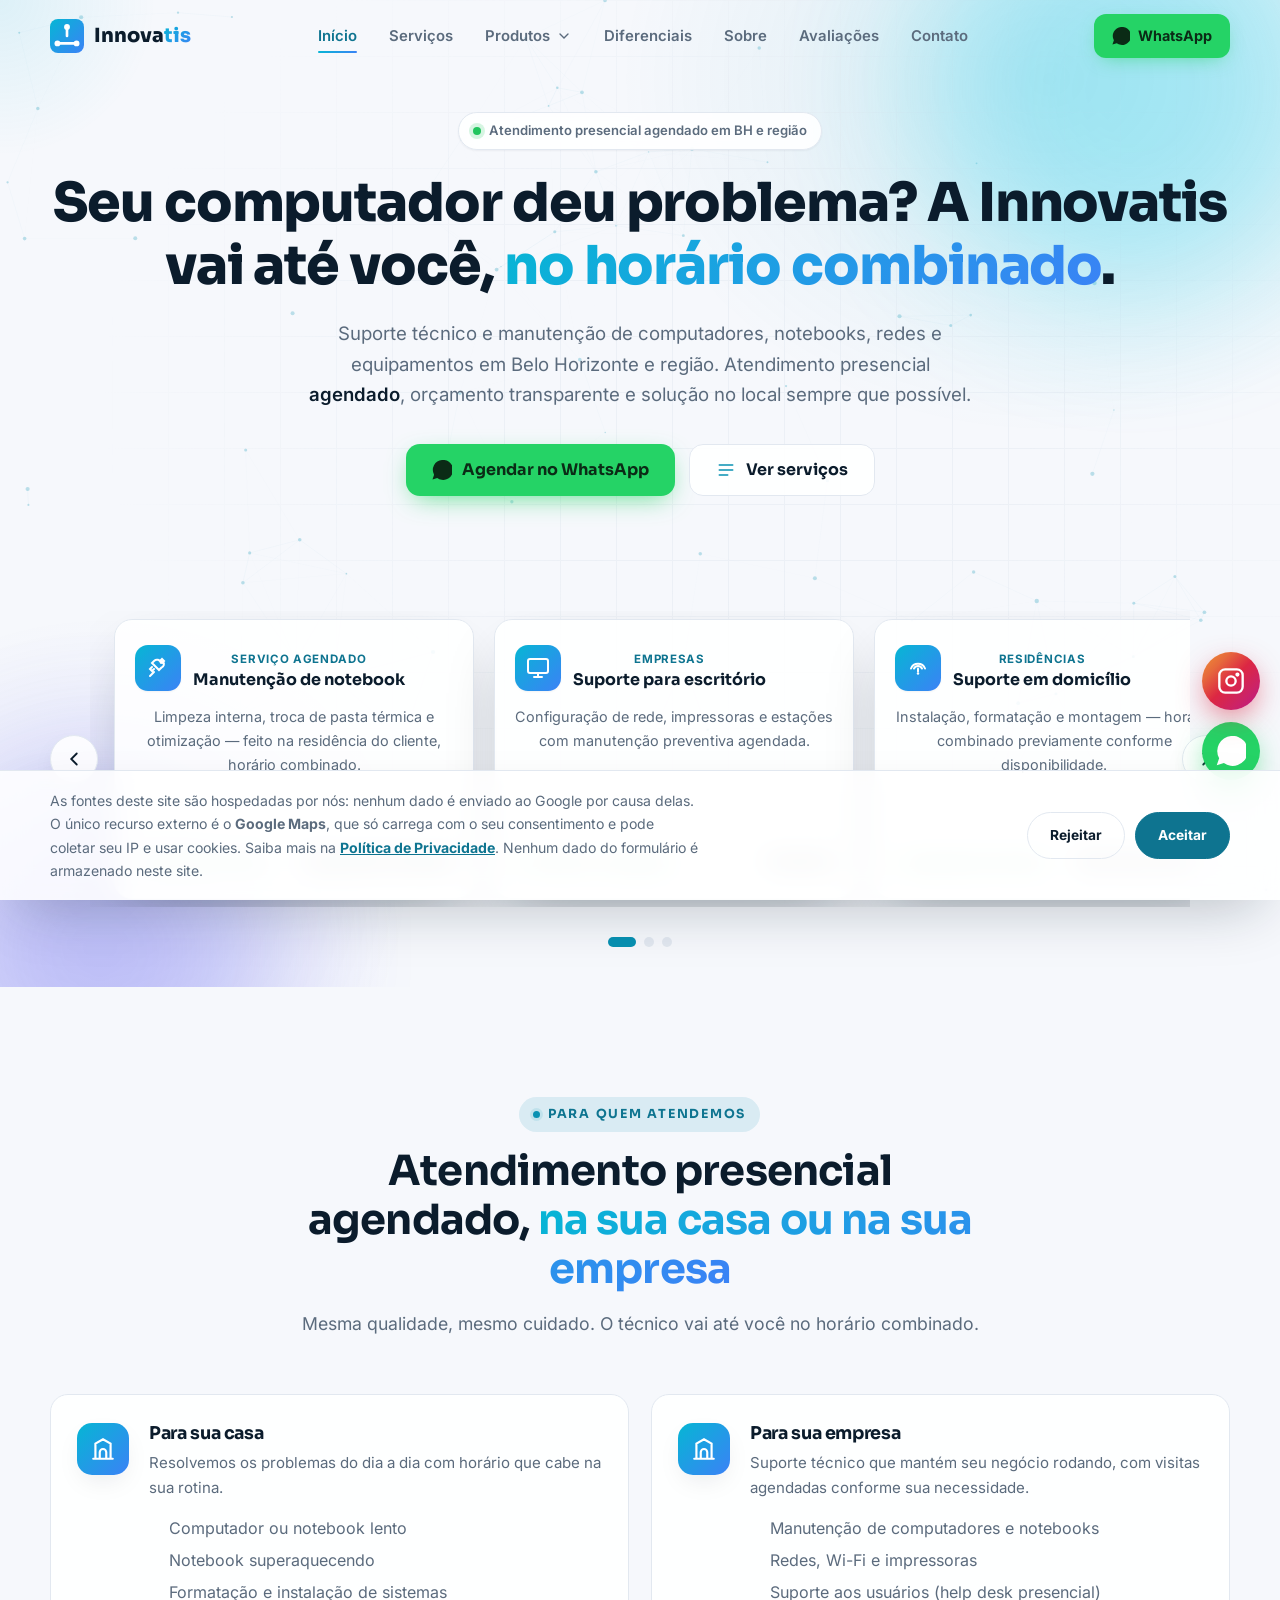
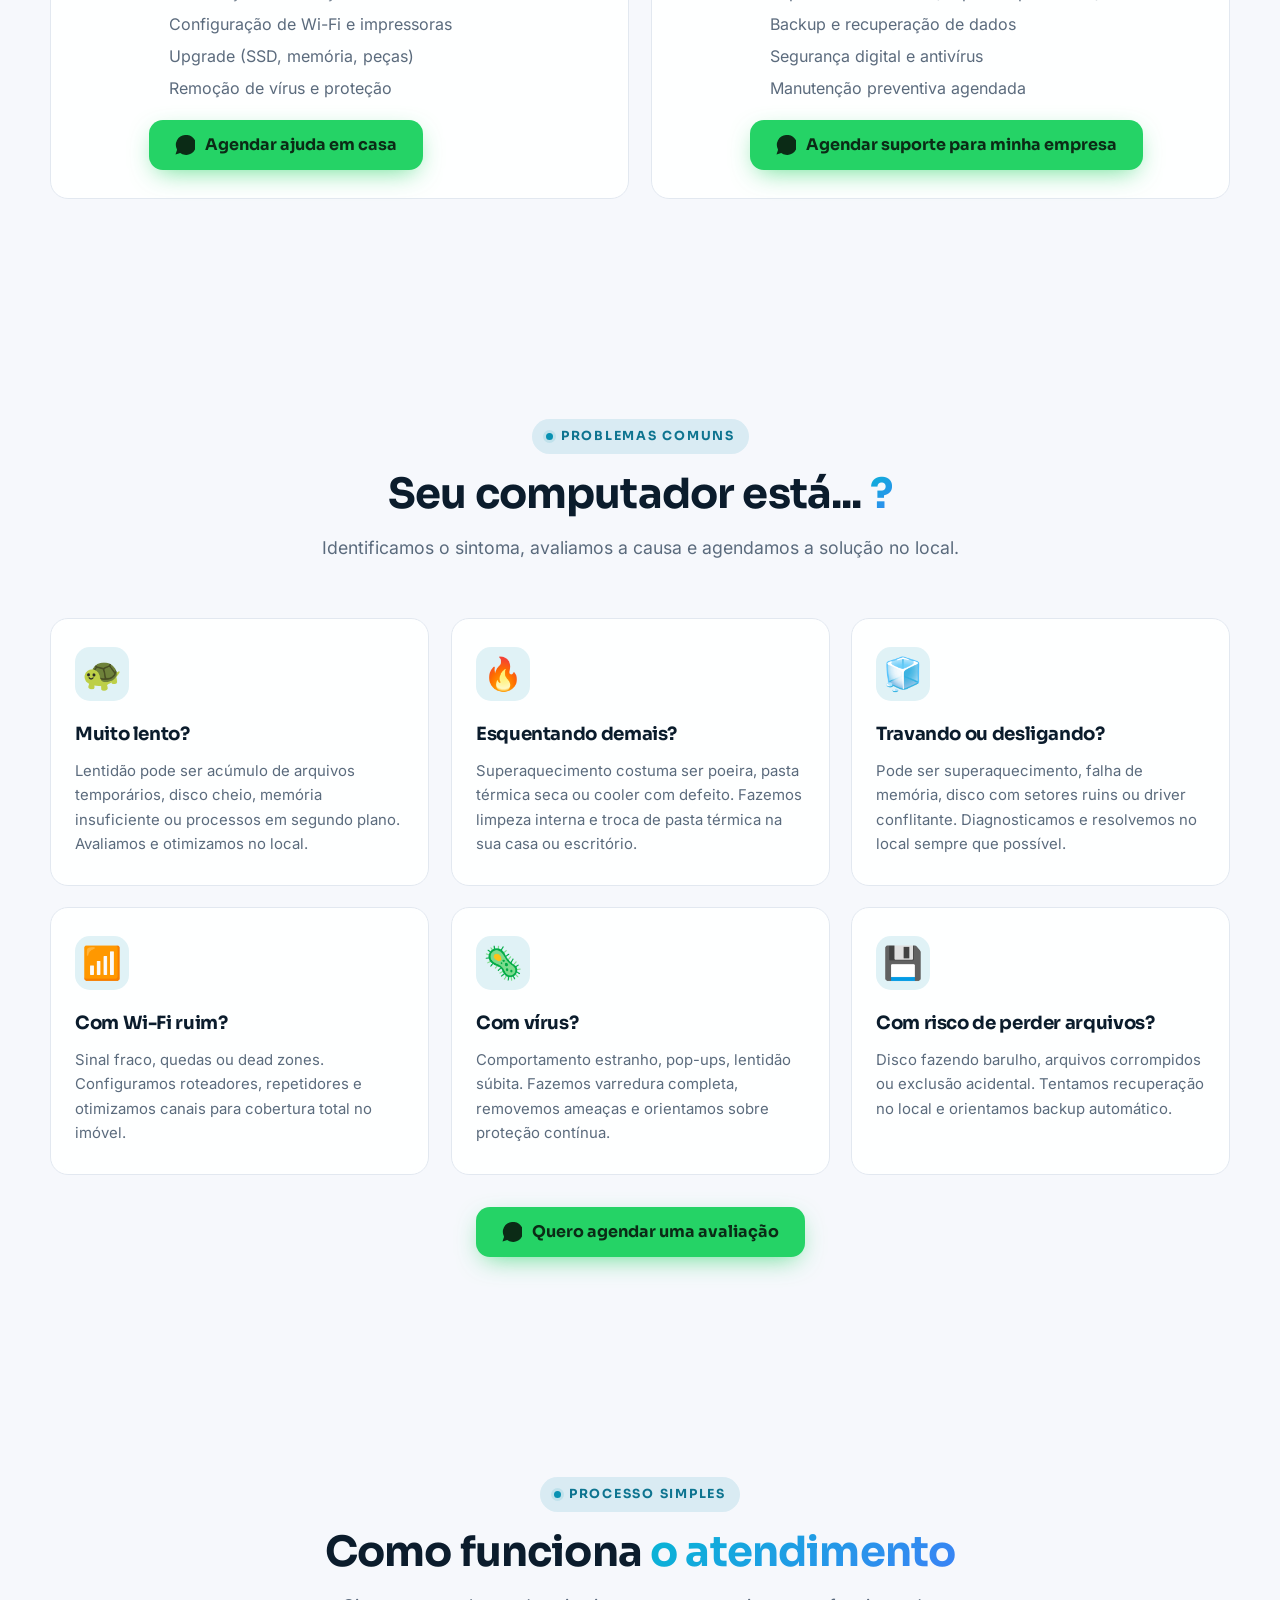
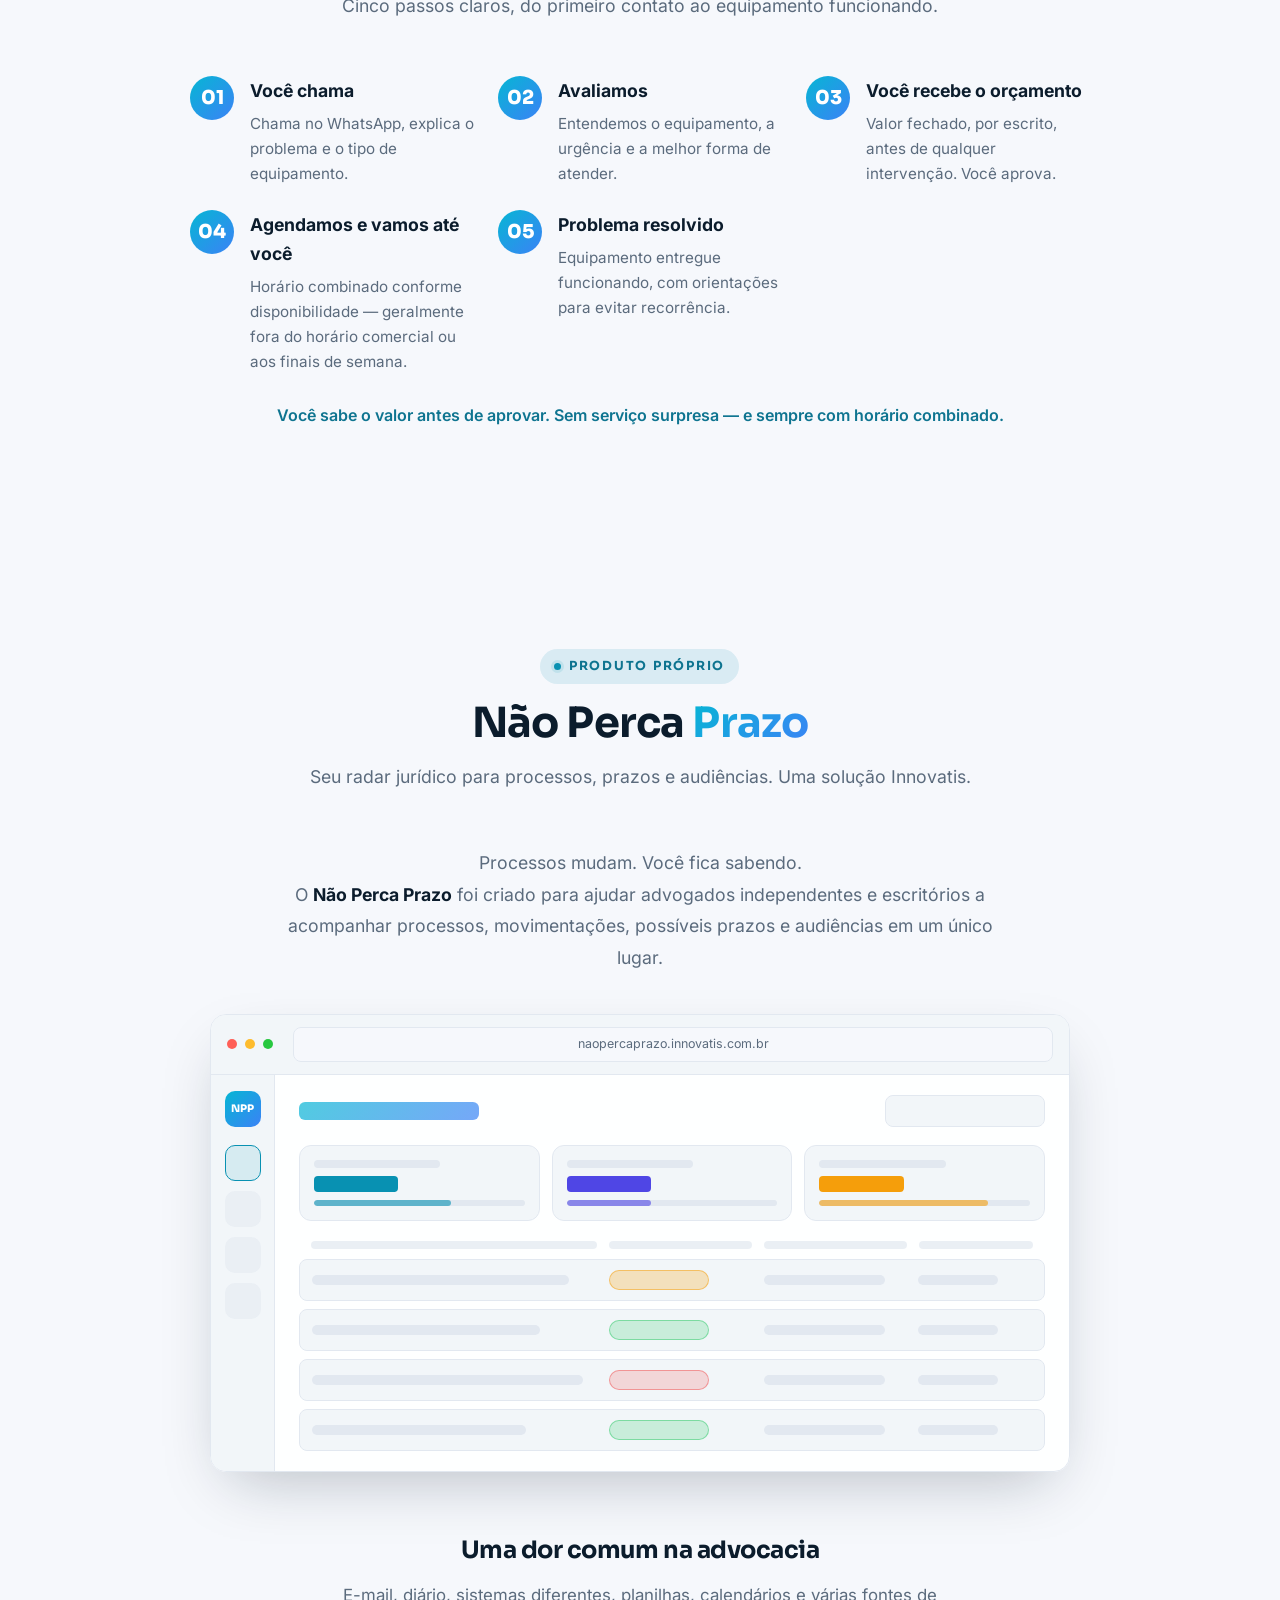
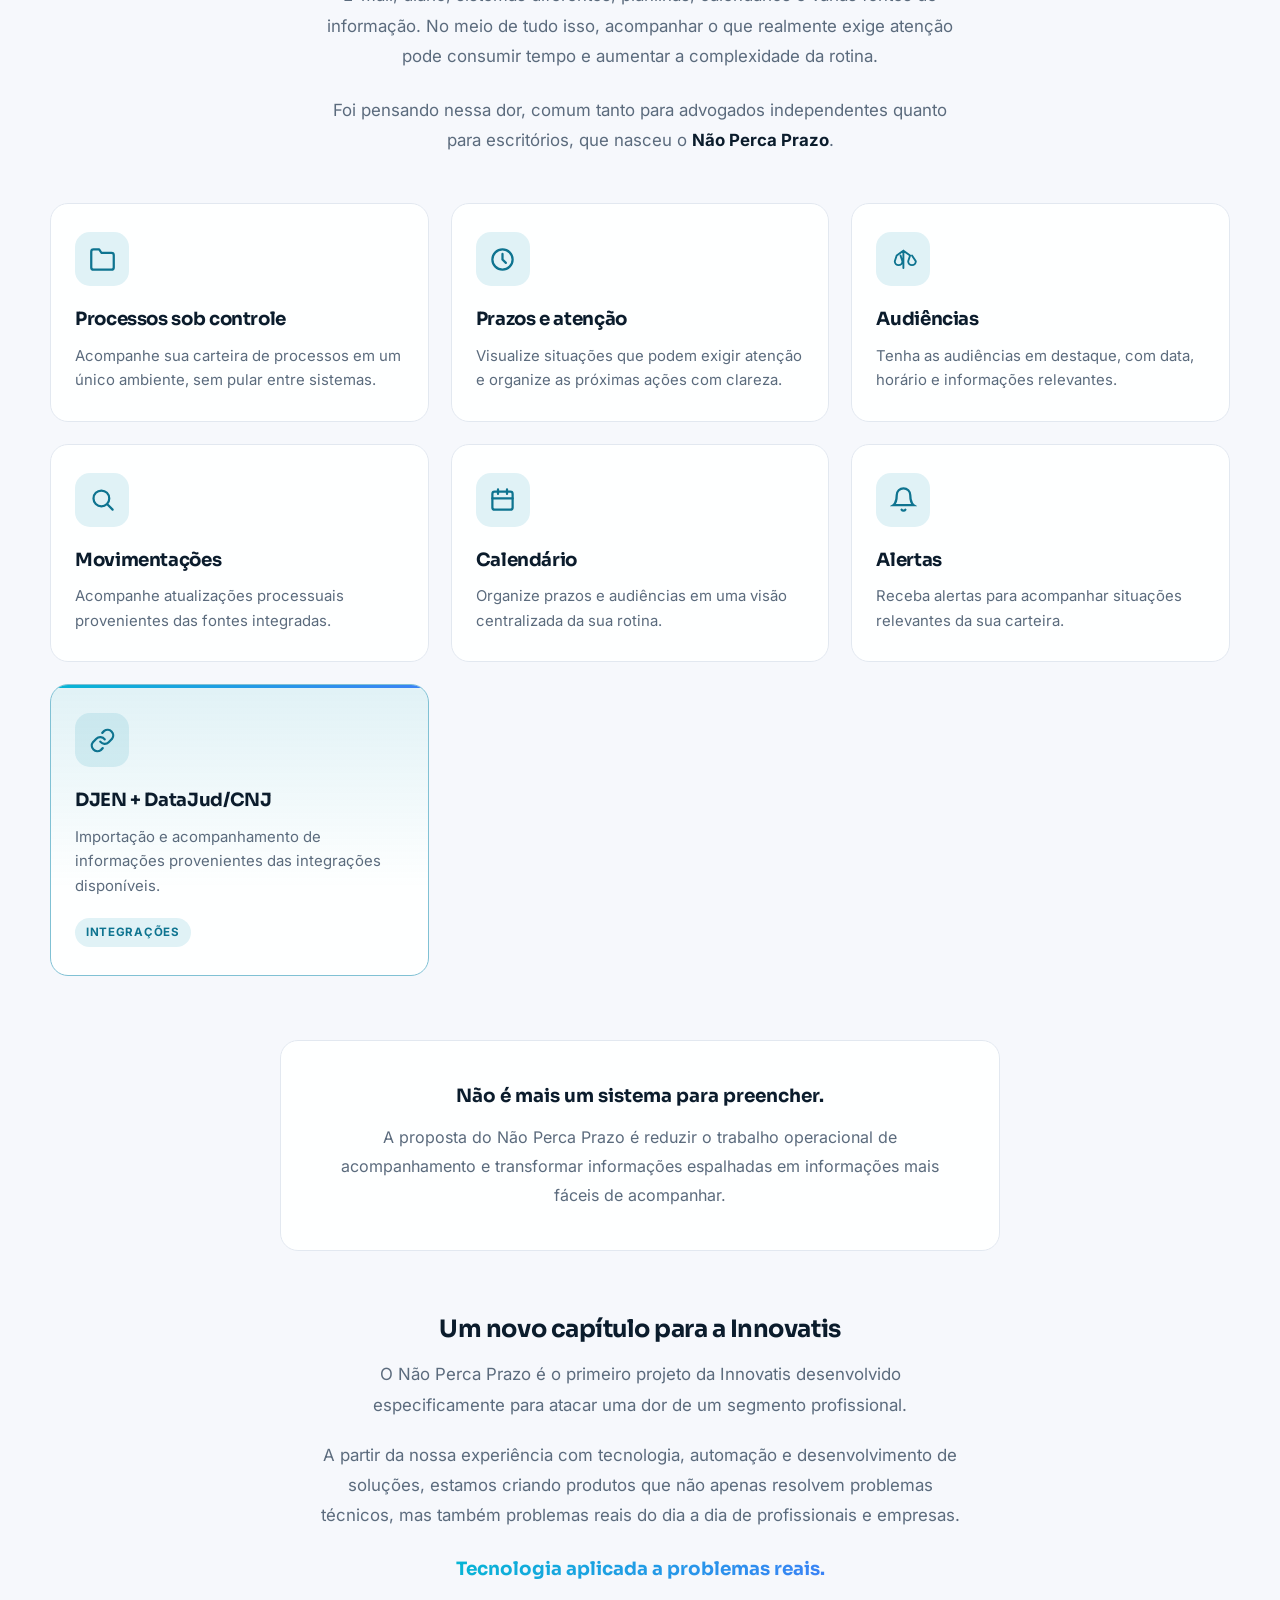
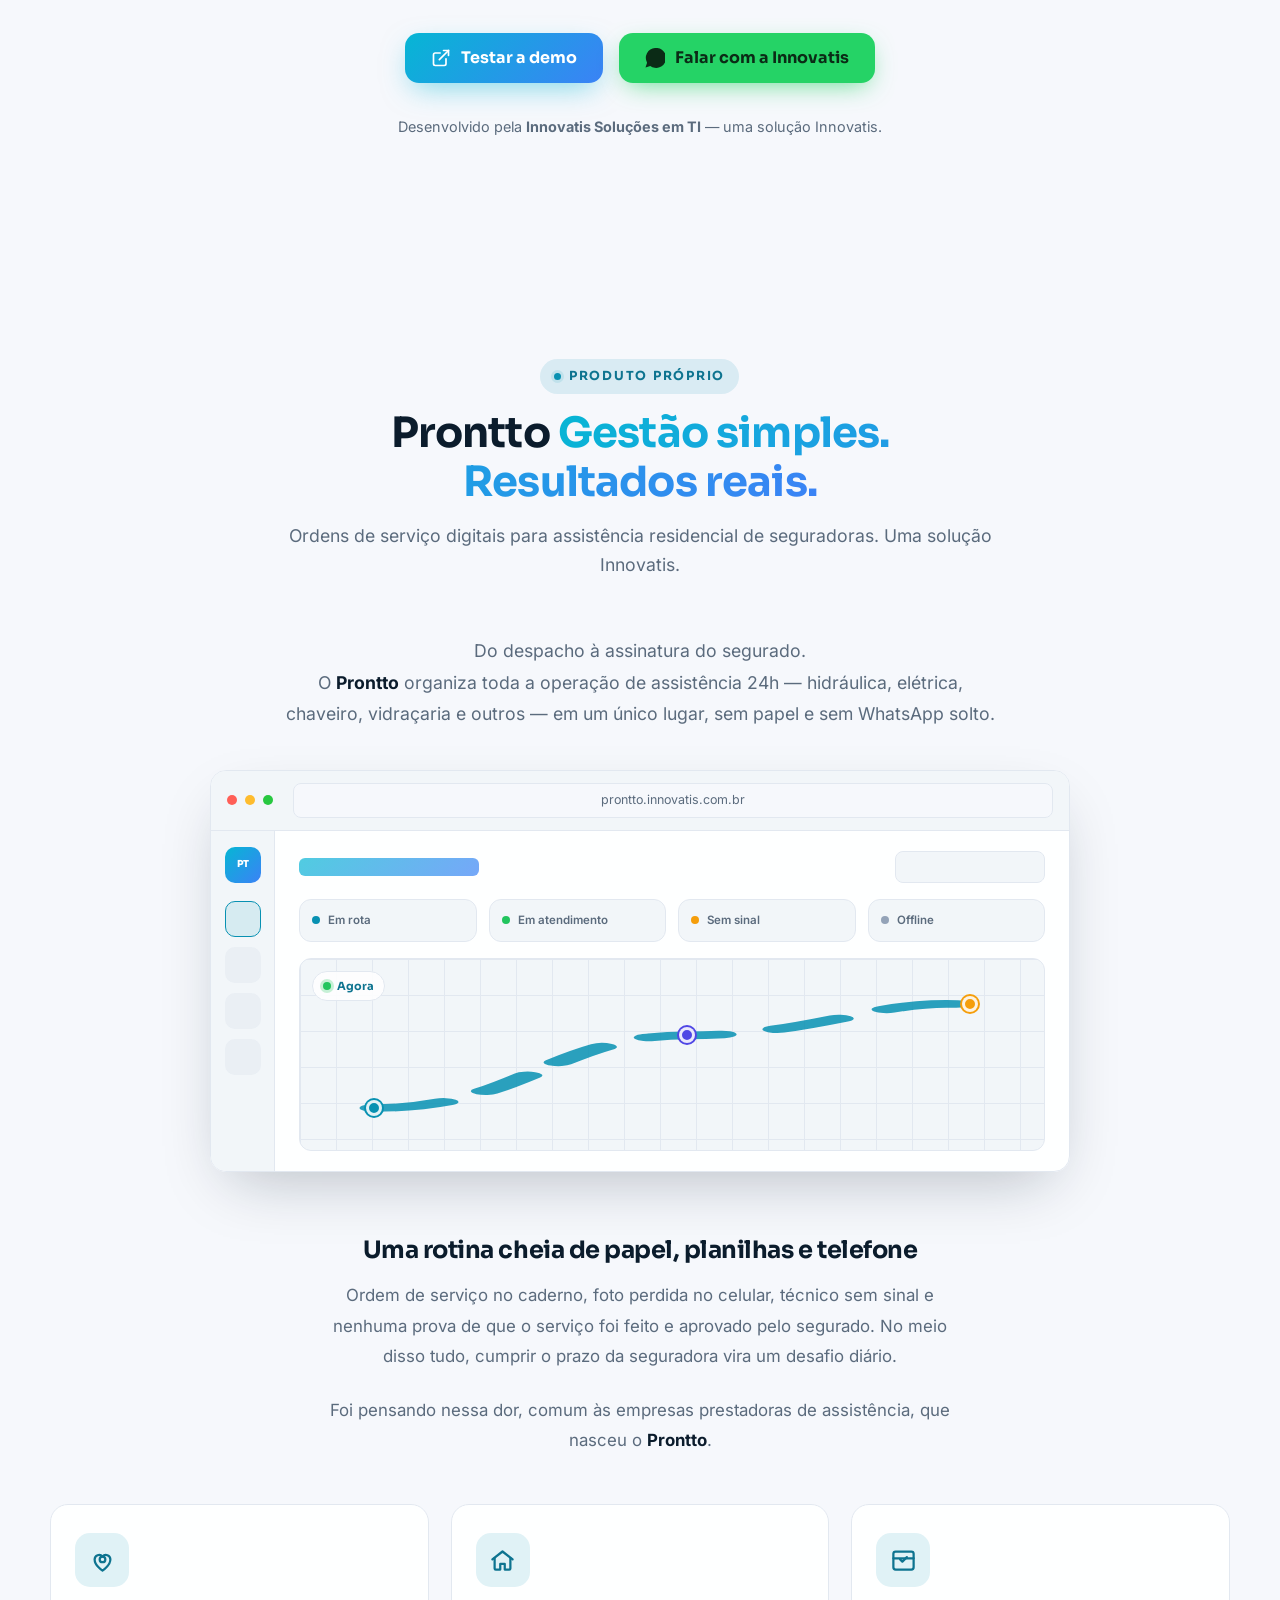
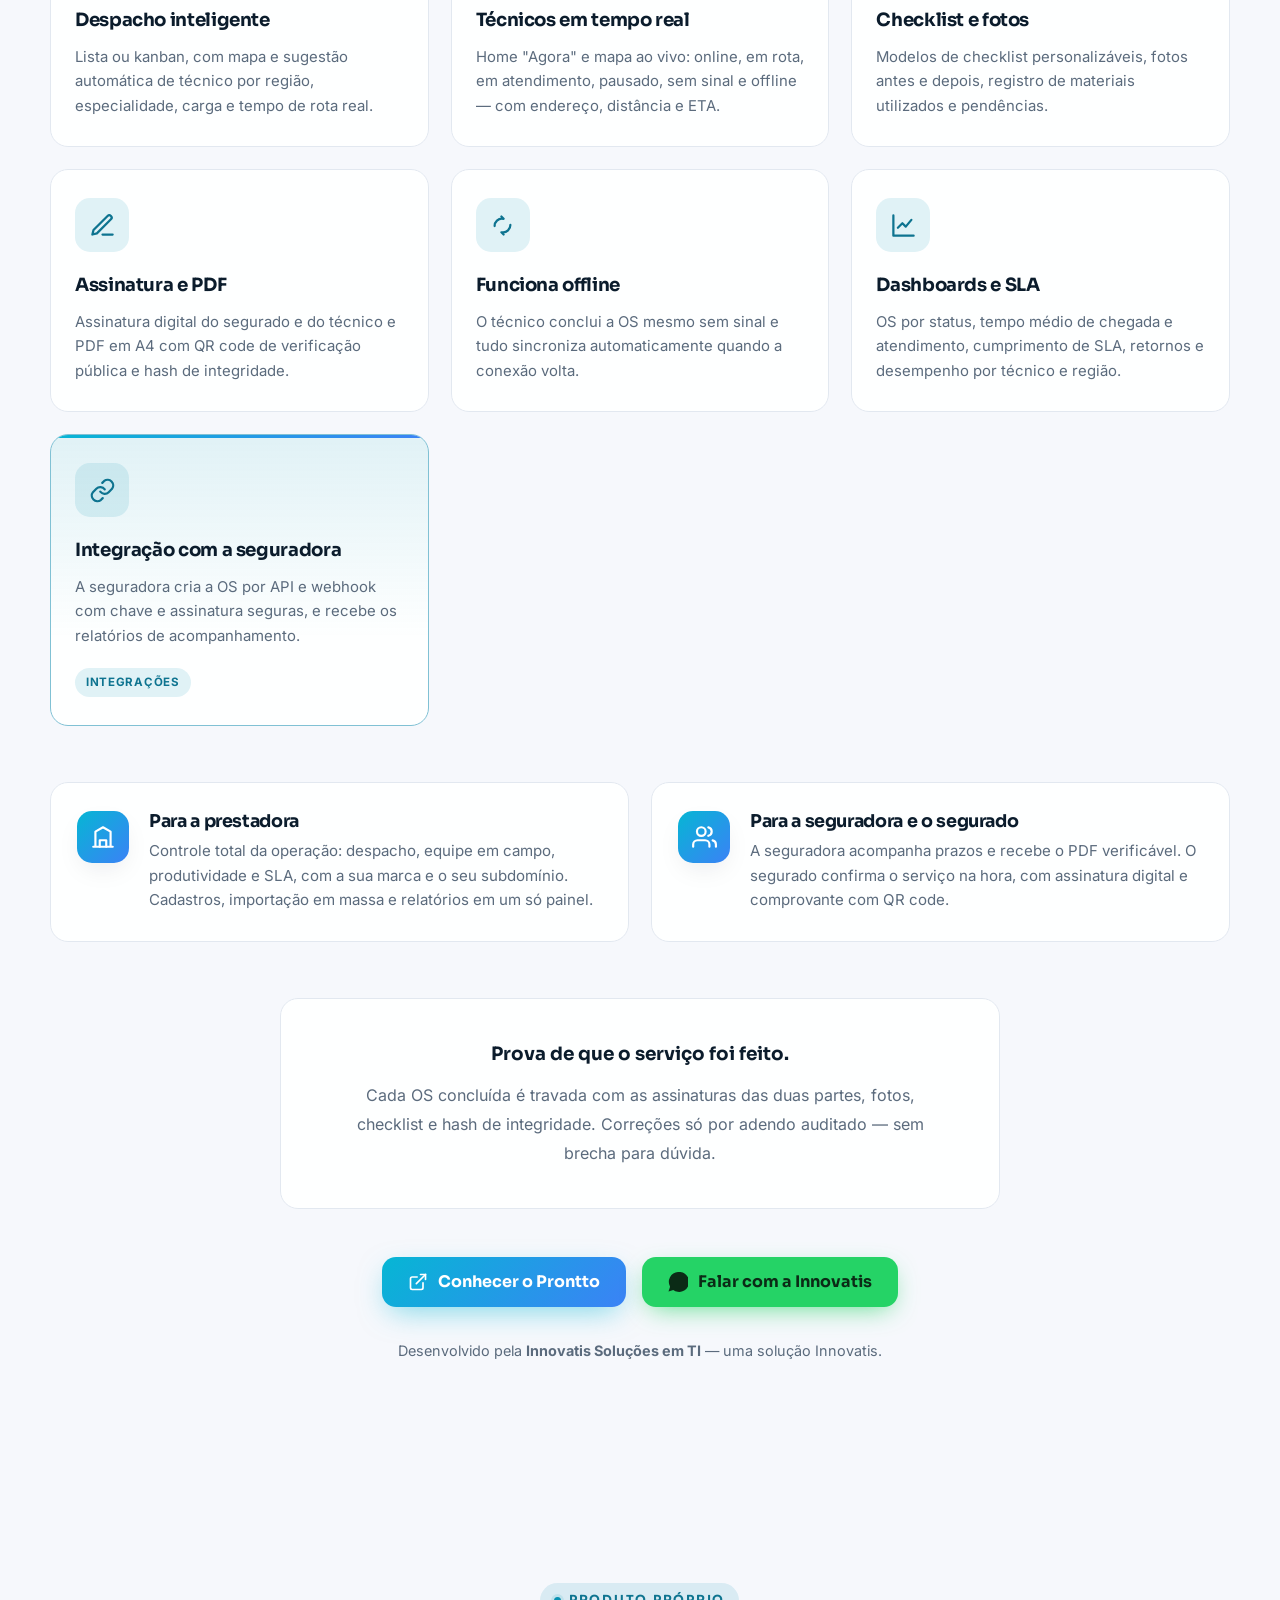
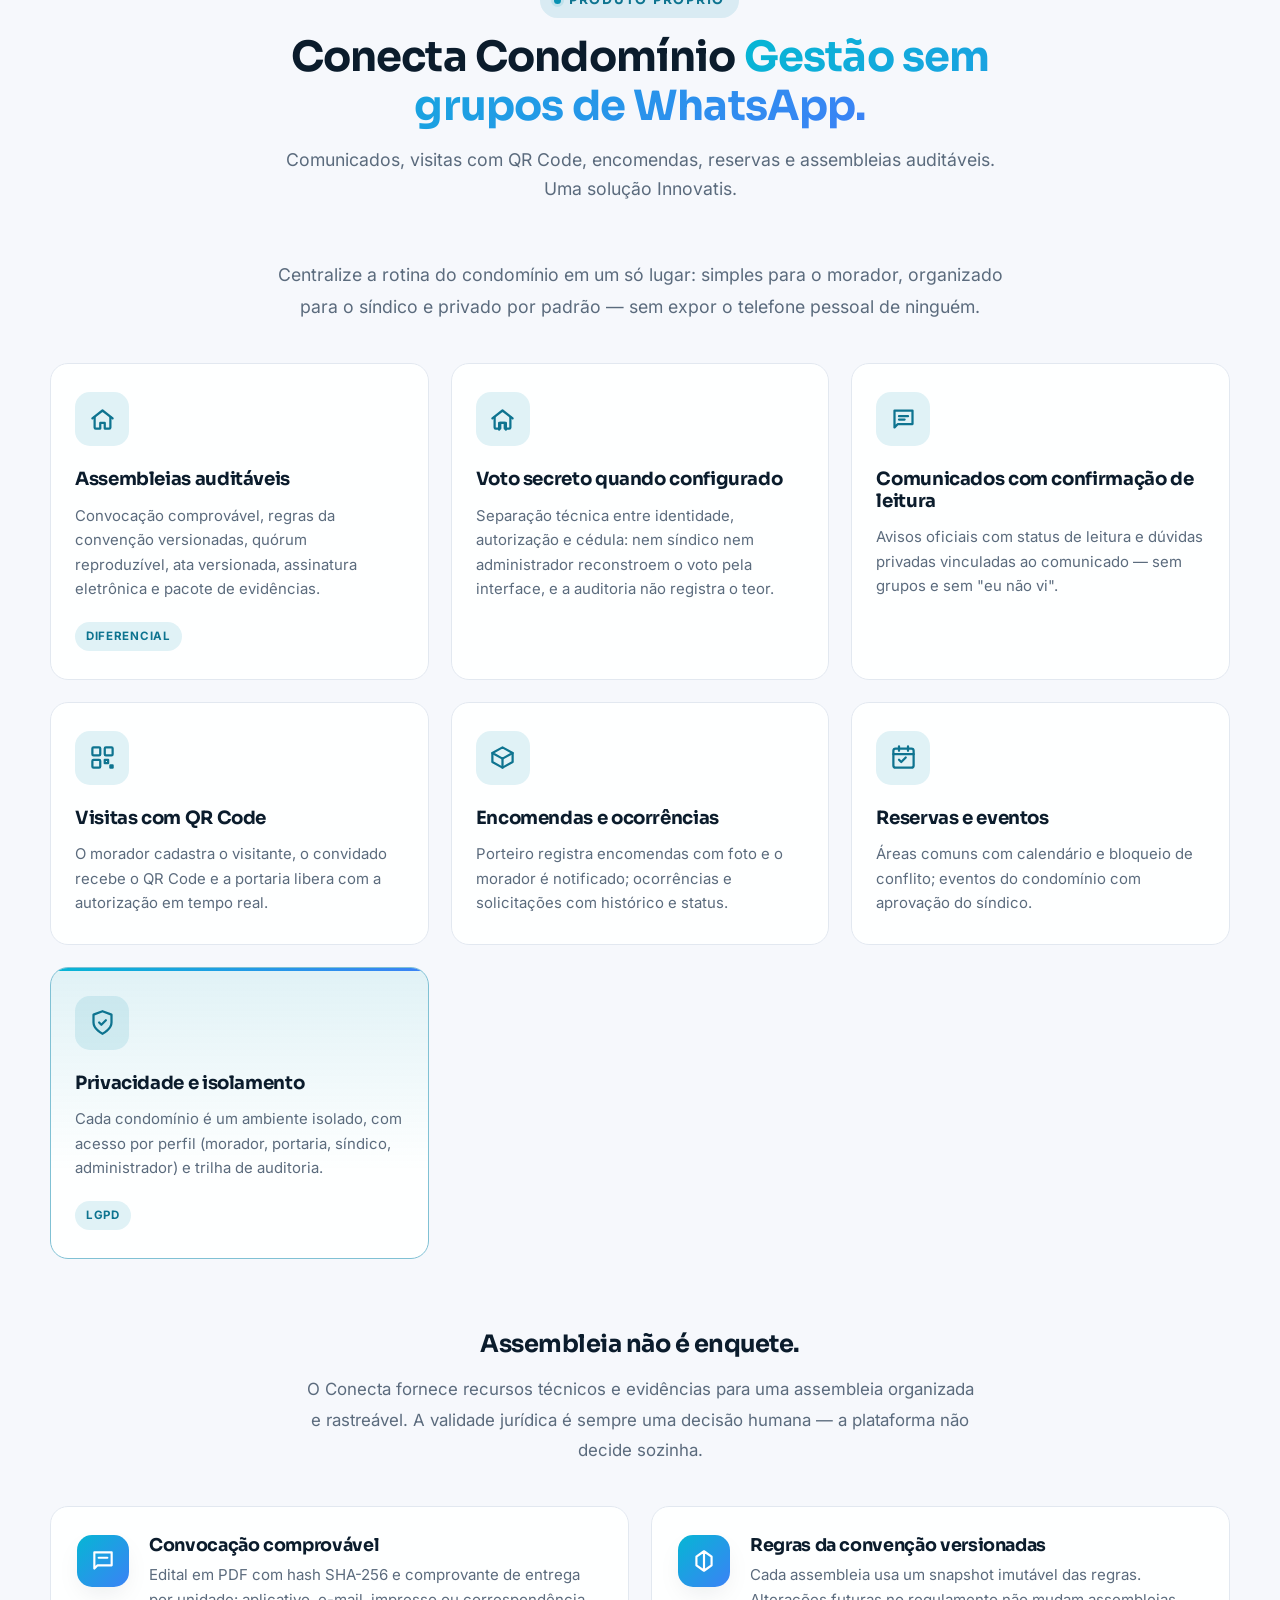
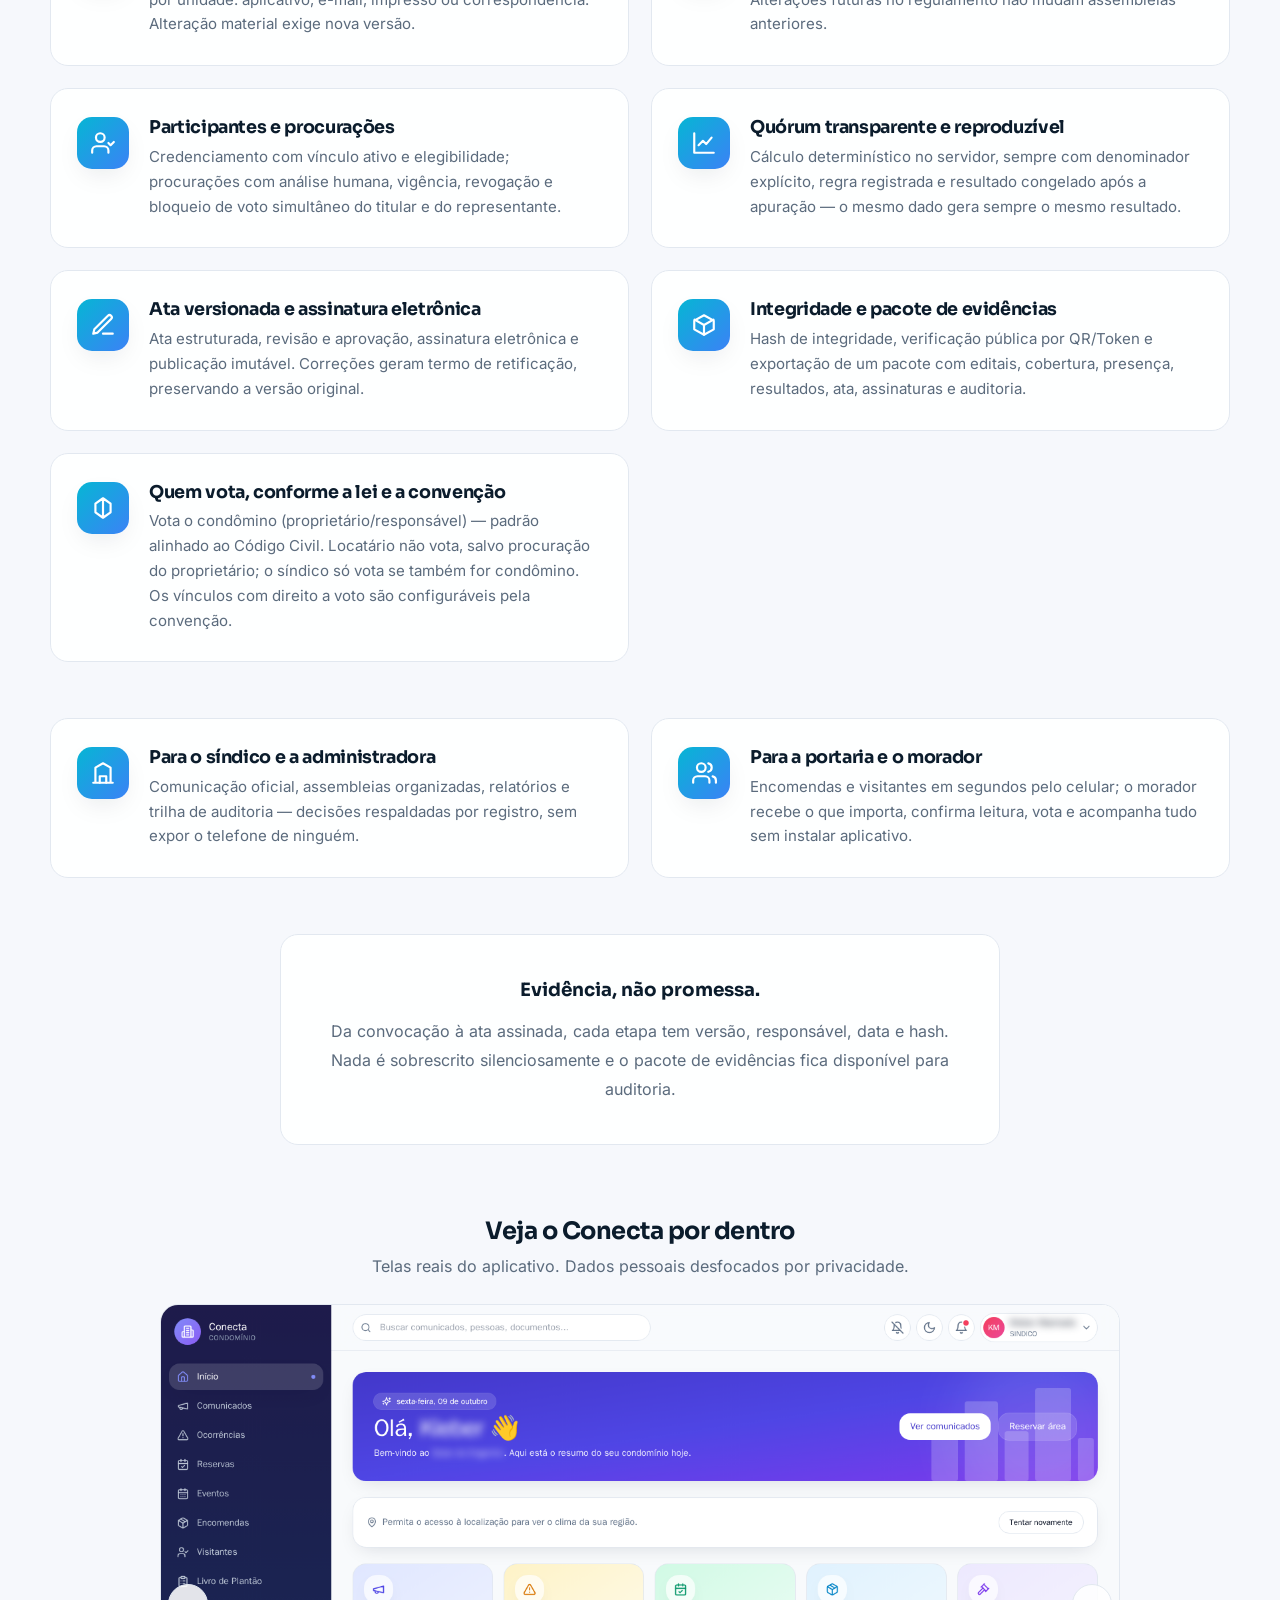
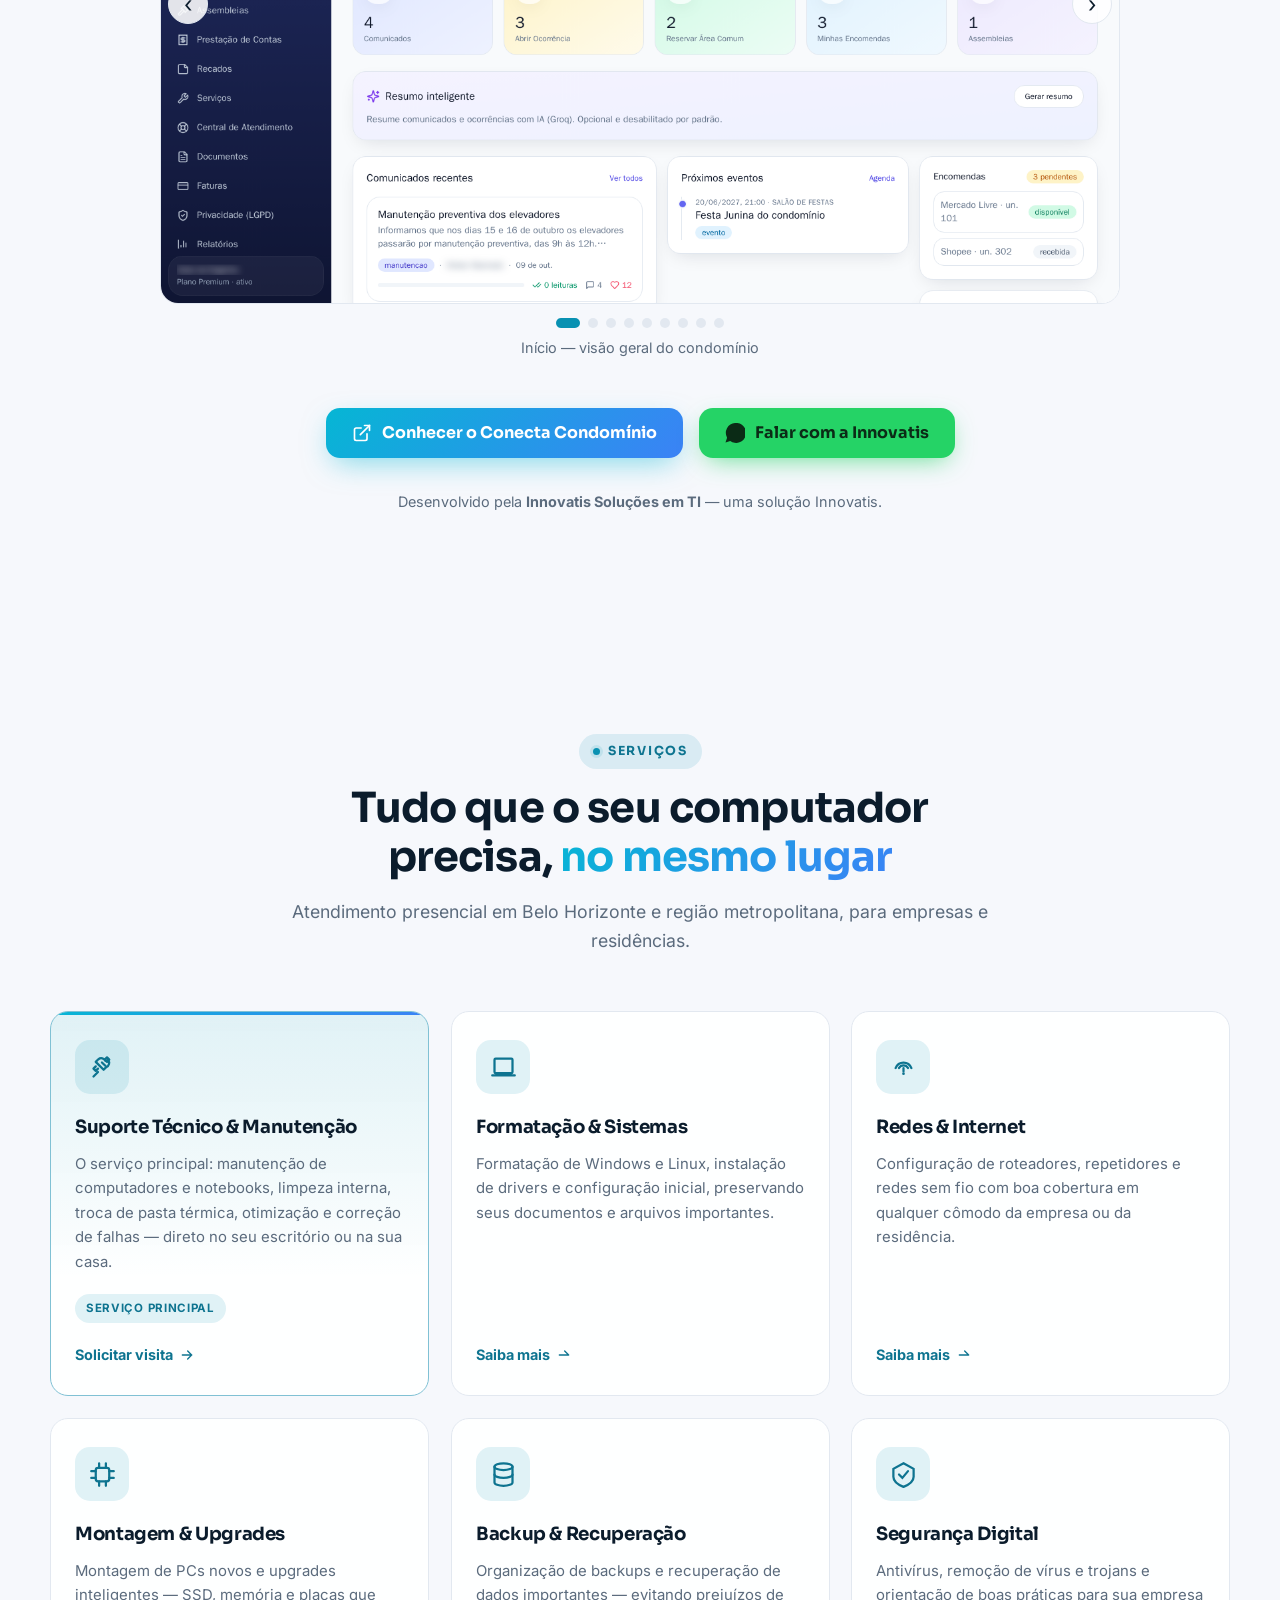
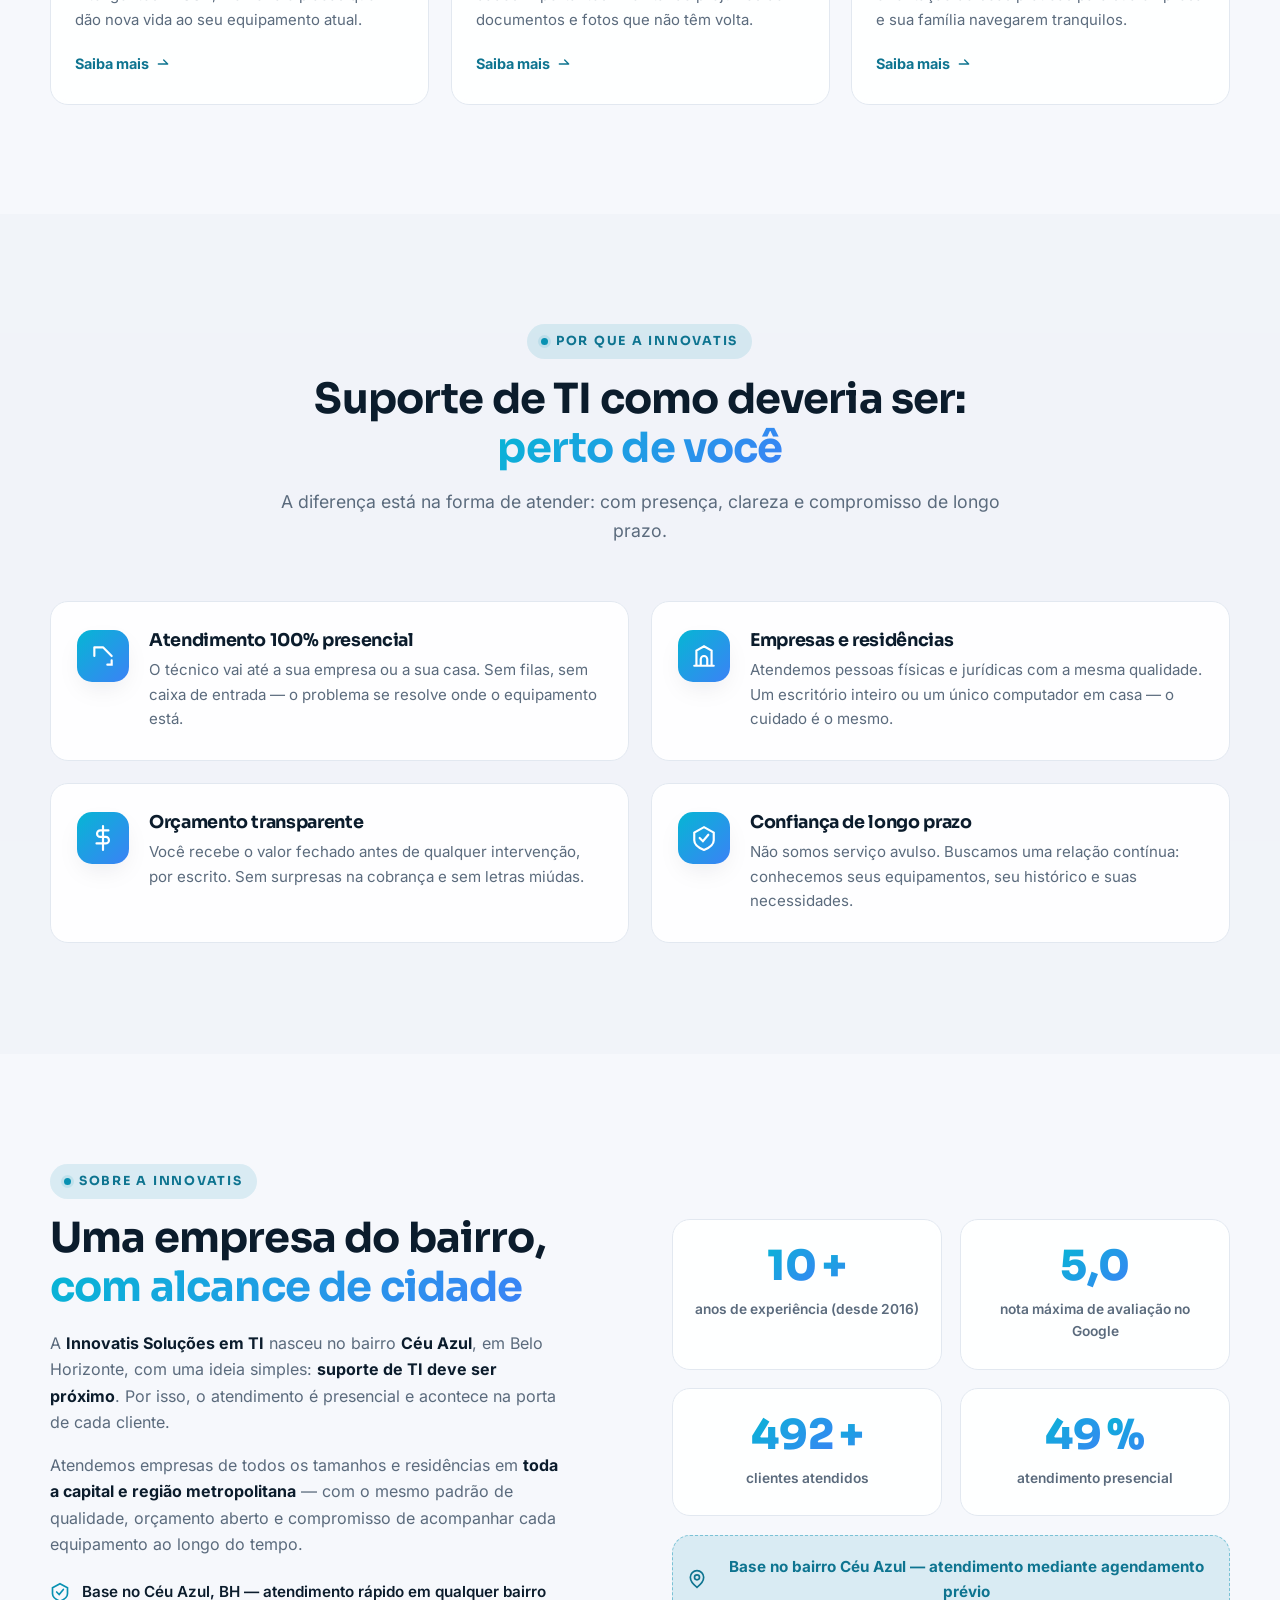
==== index.html @ 17d06a2a "feat(conecta): carrossel de telas do produto na seção Conecta Condomínio" ====
<!DOCTYPE html>
<html lang="pt-BR">
<head>
<meta charset="UTF-8">
<meta name="viewport" content="width=device-width, initial-scale=1.0">

<!-- ============================================================
     INNOVATIS SOLUÇÕES EM TI — Landing page (arquivo único)
     ============================================================ -->

<title>Suporte Técnico de TI em Belo Horizonte | Innovatis Soluções em TI</title>
<meta name="description" content="Suporte técnico de TI rápido e de confiança, para sua empresa ou sua casa, em Belo Horizonte. Atendimento presencial agendado em toda a cidade e região metropolitana — manutenção de computadores, notebooks, redes, Wi-Fi, backup e segurança. Orçamento transparente. Conheça também o Não Perca Prazo, radar jurídico para advogados, o Prontto, ordens de serviço digitais para assistência residencial de seguradoras, e o Conecta Condomínio, plataforma de gestão condominial com assembleias auditáveis.">
<meta name="keywords" content="suporte técnico de TI Belo Horizonte, manutenção de computadores BH, técnico de TI Céu Azul BH, suporte de TI para empresas BH, manutenção de notebook BH, formatação de computador BH, suporte de informática presencial BH, assistência técnica notebook Belo Horizonte, conserto computador BH, TI para pequenas empresas BH, radar jurídico, software para advogados, controle de prazos advocatícios, Não Perca Prazo, gestão de ordens de serviço, assistência residencial seguradoras, software para prestadoras de assistência 24h, Prontto, gestão condominial, software para condomínios, assembleia de condomínio, votação auditável, voto secreto em assembleia, ata de assembleia, Conecta Condomínio">
<meta name="author" content="Innovatis Soluções em TI">
<meta name="robots" content="index, follow">
<meta name="theme-color" content="#0e7490">
<link rel="canonical" href="https://innovatis.com.br/">

<!-- Open Graph -->
<meta property="og:type" content="website">
<meta property="og:locale" content="pt_BR">
<meta property="og:site_name" content="Innovatis Soluções em TI">
<meta property="og:title" content="Suporte Técnico de TI em Belo Horizonte — Innovatis Soluções em TI">
<meta property="og:description" content="Atendimento presencial agendado para empresas e residências em BH e região. Suporte rápido, orçamento transparente e relação de confiança contínua. Conheça o Não Perca Prazo, o radar jurídico da Innovatis.">
<meta property="og:url" content="https://innovatis.com.br/">
<meta property="og:image" content="https://innovatis.com.br/og-image.png">
<meta property="og:image:width" content="1200">
<meta property="og:image:height" content="630">
<meta property="og:image:alt" content="Innovatis Soluções em TI — suporte técnico de TI em Belo Horizonte">

<!-- Twitter Card -->
<meta name="twitter:card" content="summary_large_image">
<meta name="twitter:title" content="Suporte Técnico de TI em Belo Horizonte — Innovatis Soluções em TI">
<meta name="twitter:description" content="Atendimento presencial agendado para empresas e residências em BH e região. Suporte rápido, orçamento transparente e relação de confiança contínua.">
<meta name="twitter:image" content="https://innovatis.com.br/og-image.png">

<!-- Favicon (SVG inline) -->
<link rel="icon" type="image/svg+xml" href="data:image/svg+xml,%3Csvg xmlns='http://www.w3.org/2000/svg' viewBox='0 0 64 64'%3E%3Cdefs%3E%3ClinearGradient id='g' x1='0' y1='0' x2='1' y2='1'%3E%3Cstop offset='0' stop-color='%2306b6d4'/%3E%3Cstop offset='1' stop-color='%233b82f6'/%3E%3C/linearGradient%3E%3C/defs%3E%3Crect width='64' height='64' rx='15' fill='url(%23g)'/%3E%3Cg stroke='%23ffffff' stroke-width='4.5' stroke-linecap='round'%3E%3Cpath d='M32 20v12'/%3E%3Cpath d='M14 46h36'/%3E%3C/g%3E%3Cg fill='%23ffffff'%3E%3Ccircle cx='32' cy='15' r='5.5'/%3E%3Ccircle cx='14' cy='46' r='5.5'/%3E%3Ccircle cx='50' cy='46' r='5.5'/%3E%3C/g%3E%3C/svg%3E">

<!-- Fontes hospedadas localmente (Sora + Inter) — sem requisições ao Google -->
<link rel="preload" href="fonts/sora-latin.woff2" as="font" type="font/woff2" crossorigin>
<link rel="preload" href="fonts/inter-latin.woff2" as="font" type="font/woff2" crossorigin>

<!-- Schema.org -->
<script type="application/ld+json">
{
  "@context": "https://schema.org",
  "@type": "LocalBusiness",
  "@id": "https://innovatis.com.br/#business",
  "name": "Innovatis Soluções em TI",
  "description": "Suporte técnico de TI e manutenção de computadores com atendimento presencial para empresas e residências em Belo Horizonte e região metropolitana.",
  "url": "https://innovatis.com.br/",
  "telephone": "+5531982888685",
  "email": "contato@innovatis.com.br",
  "taxID": "42.042.979/0001-00",
  "priceRange": "$$",
  "image": "https://innovatis.com.br/og-image.png",
  "address": {
    "@type": "PostalAddress",
    "streetAddress": "Rua João Gualberto dos Santos, 47",
    "addressLocality": "Belo Horizonte",
    "addressRegion": "MG",
    "postalCode": "31580-500",
    "addressCountry": "BR"
  },
  "geo": {
    "@type": "GeoCoordinates",
    "latitude": -19.8258515,
    "longitude": -44.0014206
  },
  "openingHoursSpecification": [
    {
      "@type": "OpeningHoursSpecification",
      "dayOfWeek": ["Monday", "Tuesday", "Wednesday", "Thursday", "Friday"],
      "opens": "08:00",
      "closes": "18:00"
    },
    {
      "@type": "OpeningHoursSpecification",
      "dayOfWeek": "Saturday",
      "opens": "08:00",
      "closes": "12:00"
    }
  ],
  "areaServed": [
    { "@type": "City", "name": "Belo Horizonte" },
    { "@type": "Place", "name": "Região Metropolitana de Belo Horizonte" }
  ],
  "hasOfferCatalog": {
    "@type": "OfferCatalog",
    "name": "Serviços de TI",
    "itemListElement": [
      { "@type": "Offer", "itemOffered": { "@type": "Service", "name": "Suporte técnico e manutenção de computadores" } },
      { "@type": "Offer", "itemOffered": { "@type": "Service", "name": "Formatação e instalação de sistemas" } },
      { "@type": "Offer", "itemOffered": { "@type": "Service", "name": "Configuração de redes e internet" } },
      { "@type": "Offer", "itemOffered": { "@type": "Service", "name": "Montagem e upgrade de hardware" } },
      { "@type": "Offer", "itemOffered": { "@type": "Service", "name": "Backup e recuperação de dados" } },
      { "@type": "Offer", "itemOffered": { "@type": "Service", "name": "Segurança digital e remoção de vírus" } },
      { "@type": "Offer", "itemOffered": { "@type": "SoftwareApplication", "name": "Não Perca Prazo", "applicationCategory": "BusinessApplication", "operatingSystem": "Web", "url": "https://nao-perca-prazo.pages.dev", "description": "Radar jurídico para acompanhamento de processos, prazos e audiências" } },
      { "@type": "Offer", "itemOffered": { "@type": "SoftwareApplication", "name": "Prontto", "applicationCategory": "BusinessApplication", "operatingSystem": "Web", "url": "https://prontto.innovatis.com.br", "description": "Ordens de serviço digitais para assistência residencial de seguradoras: despacho, checklist, assinatura do segurado e rastreamento de técnicos" } },
      { "@type": "Offer", "itemOffered": { "@type": "SoftwareApplication", "name": "Conecta Condomínio", "applicationCategory": "BusinessApplication", "operatingSystem": "Web", "url": "https://conectacondominio.innovatis.com.br", "description": "Plataforma de gestão condominial: comunicados, visitas com QR Code, encomendas, reservas e assembleias com convocação comprovável, votação auditável e voto secreto" } }
    ]
  }
}
</script>

<script type="application/ld+json">
{
  "@context": "https://schema.org",
  "@type": "SoftwareApplication",
  "name": "Não Perca Prazo",
  "applicationCategory": "BusinessApplication",
  "applicationSubCategory": "Radar jurídico",
  "operatingSystem": "Web",
  "url": "https://nao-perca-prazo.pages.dev",
  "description": "Radar jurídico para advogados e escritórios: acompanhe processos, movimentações, prazos e audiências em um único lugar.",
  "publisher": {
    "@type": "Organization",
    "name": "Innovatis Soluções em TI",
    "url": "https://innovatis.com.br/"
  }
}
</script>

<script type="application/ld+json">
{
  "@context": "https://schema.org",
  "@type": "SoftwareApplication",
  "name": "Prontto",
  "applicationCategory": "BusinessApplication",
  "applicationSubCategory": "Gestão de ordens de serviço",
  "operatingSystem": "Web",
  "url": "https://prontto.innovatis.com.br",
  "description": "Plataforma para empresas prestadoras que atendem segurados em reparos cobertos pela apólice: despacho, checklist, assinatura digital do segurado, PDF verificável e rastreamento dos técnicos em tempo real.",
  "publisher": {
    "@type": "Organization",
    "name": "Innovatis Soluções em TI",
    "url": "https://innovatis.com.br/"
  }
}
</script>

<script type="application/ld+json">
{
  "@context": "https://schema.org",
  "@type": "SoftwareApplication",
  "name": "Conecta Condomínio",
  "applicationCategory": "BusinessApplication",
  "applicationSubCategory": "Gestão condominial e assembleias",
  "operatingSystem": "Web",
  "url": "https://conectacondominio.innovatis.com.br",
  "description": "Plataforma de gestão condominial com assembleias auditáveis: convocação comprovável, regras da convenção versionadas, procurações controladas, votação auditável, voto secreto, quórum reproduzível, ata versionada, assinatura eletrônica e pacote de evidências. Também reúne comunicados, visitas com QR Code, encomendas, reservas e ocorrências.",
  "publisher": {
    "@type": "Organization",
    "name": "Innovatis Soluções em TI",
    "url": "https://innovatis.com.br/"
  }
}
</script>

<style>
/* ============================================================
   FONTES LOCAIS (self-hosted) — Sora + Inter
   ============================================================ */
@font-face{font-family:'Inter';font-style:normal;font-weight:100 900;font-display:swap;src:url(fonts/inter-latin-ext.woff2) format('woff2');unicode-range:U+0100-02BA, U+02BD-02C5, U+02C7-02CC, U+02CE-02D7, U+02DD-02FF, U+0304, U+0308, U+0329, U+1D00-1DBF, U+1E00-1E9F, U+1EF2-1EFF, U+2020, U+20A0-20AB, U+20AD-20C4, U+2113, U+2C60-2C7F, U+A720-A7FF}
@font-face{font-family:'Inter';font-style:normal;font-weight:100 900;font-display:swap;src:url(fonts/inter-latin.woff2) format('woff2');unicode-range:U+0000-00FF, U+0131, U+0152-0153, U+02BB-02BC, U+02C6, U+02DA, U+02DC, U+0304, U+0308, U+0329, U+2000-206F, U+20AC, U+2122, U+2191, U+2193, U+2212, U+2215, U+FEFF, U+FFFD}
@font-face{font-family:'Sora';font-style:normal;font-weight:400 800;font-display:swap;src:url(fonts/sora-latin-ext.woff2) format('woff2');unicode-range:U+0100-02BA, U+02BD-02C5, U+02C7-02CC, U+02CE-02D7, U+02DD-02FF, U+0304, U+0308, U+0329, U+1D00-1DBF, U+1E00-1E9F, U+1EF2-1EFF, U+2020, U+20A0-20AB, U+20AD-20C4, U+2113, U+2C60-2C7F, U+A720-A7FF}
@font-face{font-family:'Sora';font-style:normal;font-weight:400 800;font-display:swap;src:url(fonts/sora-latin.woff2) format('woff2');unicode-range:U+0000-00FF, U+0131, U+0152-0153, U+02BB-02BC, U+02C6, U+02DA, U+02DC, U+0304, U+0308, U+0329, U+2000-206F, U+20AC, U+2122, U+2191, U+2193, U+2212, U+2215, U+FEFF, U+FFFD}

/* ============================================================
   VARIÁVEIS DE TEMA
   ============================================================ */
:root{
  --bg:#f6f8fc;
  --bg-soft:rgba(238, 242, 248, 0.65);
  --surface:rgba(255, 255, 255, 0.88);
  --surface-2:rgba(241, 245, 249, 0.9);
  --ink:#0b1c2c;
  --muted:#5b6b7d;
  --line:#e2e8f0;
  --brand:#0891b2;
  --brand-strong:#0e7490;
  --brand-soft:rgba(8,145,178,.12);
  --accent:#4f46e5;
  --accent-soft:rgba(79,70,229,.10);
  --grad:linear-gradient(135deg,#06b6d4 0%,#3b82f6 100%);
  --whats:#25d366;
  --whats-dark:#128c4a;
  --shadow-sm:0 1px 2px rgba(11,28,44,.05);
  --shadow-md:0 10px 30px -12px rgba(11,28,44,.18);
  --shadow-lg:0 24px 60px -20px rgba(11,28,44,.28);
  --header-h:72px;
  --radius:18px;
  --ease:cubic-bezier(.22,.61,.36,1);
  --stagger:.12s;
  color-scheme:light;
}
@media (prefers-color-scheme: dark){
  :root{
    --bg:#070e17;
    --bg-soft:rgba(12, 21, 33, 0.65);
    --surface:rgba(14, 26, 39, 0.88);
    --surface-2:rgba(19, 32, 47, 0.9);
    --ink:#e7f0f8;
    --muted:#93a7ba;
    --line:#1d3247;
    --brand:#22d3ee;
    --brand-strong:#06b6d4;
    --brand-soft:rgba(34,211,238,.13);
    --accent:#818cf8;
    --accent-soft:rgba(129,140,248,.12);
    --grad:linear-gradient(135deg,#06b6d4 0%,#6366f1 100%);
    --whats:#25d366;
    --whats-dark:#1dae58;
    --shadow-sm:0 1px 2px rgba(0,0,0,.3);
    --shadow-md:0 12px 34px -14px rgba(0,0,0,.5);
    --shadow-lg:0 26px 64px -22px rgba(0,0,0,.6);
    color-scheme:dark;
  }
}

/* RESET / BASE */
*,*::before,*::after{box-sizing:border-box;margin:0;padding:0}
html{scroll-behavior:smooth;-webkit-text-size-adjust:100%}
body{
  font-family:'Inter',system-ui,-apple-system,"Segoe UI",Roboto,sans-serif;
  background:var(--bg);
  color:var(--ink);
  line-height:1.65;
  overflow-x:hidden;
  -webkit-font-smoothing:antialiased;
}
img,svg{display:block;max-width:100%}
a{color:inherit;text-decoration:none}
button{font:inherit;cursor:pointer;background:none;border:none;color:inherit}
ul{list-style:none}
h1,h2,h3,h4{font-family:'Sora',sans-serif;line-height:1.18;letter-spacing:-.02em;font-weight:700}
::selection{background:var(--brand);color:#fff}

.sr-only{position:absolute;width:1px;height:1px;padding:0;margin:-1px;overflow:hidden;clip:rect(0 0 0 0);white-space:nowrap;border:0}

/* Skip link */
.skip-link{
  position:fixed;top:-100%;left:16px;z-index:2000;
  background:var(--brand-strong);color:#fff;padding:12px 18px;border-radius:10px;font-weight:600;
  transition:top .3s var(--ease);
}
.skip-link:focus{top:16px}

/* Scrollbar */
@media (pointer:fine){
  ::-webkit-scrollbar{width:11px}
  ::-webkit-scrollbar-track{background:var(--bg)}
  ::-webkit-scrollbar-thumb{background:rgba(8,145,178,.45);border-radius:20px;border:3px solid var(--bg)}
}

/* LAYOUT HELPERS */
.container{width:min(1180px,100% - 40px);margin-inline:auto}
section{position:relative;z-index:1;scroll-margin-top:calc(var(--header-h) + 8px)}
.section-pad{padding-block:clamp(64px,9vw,110px)}
.section-head{max-width:720px;margin:0 auto clamp(36px,5vw,56px);text-align:center}
.eyebrow{
  display:inline-flex;align-items:center;gap:8px;
  font-family:'Sora',sans-serif;font-size:.78rem;font-weight:700;letter-spacing:.14em;text-transform:uppercase;
  color:var(--brand-strong);background:var(--brand-soft);
  padding:7px 14px;border-radius:999px;margin-bottom:16px;
}
.eyebrow::before{content:"";width:7px;height:7px;border-radius:50%;background:var(--brand);box-shadow:0 0 0 3px var(--brand-soft)}
.section-title{font-size:clamp(1.65rem,3.6vw,2.6rem);margin-bottom:14px}
.section-sub{color:var(--muted);font-size:clamp(1rem,1.4vw,1.1rem)}
.grad-text{background:var(--grad);-webkit-background-clip:text;background-clip:text;color:transparent}

/* SCROLL REVEAL */
.reveal{opacity:1;transform:none}
.js .reveal{opacity:0;transform:translateY(26px);transition:opacity .7s var(--ease),transform .7s var(--ease);will-change:opacity,transform}
.js .reveal.is-in{opacity:1;transform:none}
.js .reveal[data-d="1"]{transition-delay:var(--stagger)}
.js .reveal[data-d="2"]{transition-delay:calc(var(--stagger) * 2)}
.js .reveal[data-d="3"]{transition-delay:calc(var(--stagger) * 3)}
.js .reveal[data-d="4"]{transition-delay:calc(var(--stagger) * 4)}

/* HEADER / NAVIGATION (CORRIGIDO: USA COR DA PÁGINA) */
.site-header{
  position:fixed;inset:0 0 auto 0;z-index:1000;height:var(--header-h);
  display:flex;align-items:center;
  transition:background .35s var(--ease),box-shadow .35s var(--ease),height .35s var(--ease),border-color .35s var(--ease);
}
.site-header.is-scrolled{
  background:color-mix(in srgb, var(--bg) 85%, transparent);
  backdrop-filter:blur(12px);-webkit-backdrop-filter:blur(12px);
  box-shadow:var(--shadow-sm);
  border-bottom:1px solid var(--line);
}
.site-header .container{display:flex;align-items:center;justify-content:space-between;gap:24px}

.brand{display:inline-flex;align-items:center;gap:10px;font-family:'Sora',sans-serif;font-weight:800;font-size:1.22rem;line-height:1}
.brand svg{width:34px;height:34px;flex:none}
.brand em{font-style:normal;background:var(--grad);-webkit-background-clip:text;background-clip:text;color:transparent}

.nav-links{display:flex;align-items:center;gap:4px}
.nav-links a{
  position:relative;padding:9px 14px;font-weight:600;font-size:.93rem;color:var(--muted);
  border-radius:10px;transition:color .25s var(--ease),background .25s var(--ease);
}
.nav-links a::after{
  content:"";position:absolute;left:14px;right:14px;bottom:4px;height:2px;border-radius:2px;
  background:var(--grad);transform:scaleX(0);transform-origin:left;transition:transform .3s var(--ease);
}
.nav-links a:hover{color:var(--ink);background:var(--surface-2)}
.nav-links a.active{color:var(--brand-strong)}
.nav-links a.active::after{transform:scaleX(1)}

/* NAV DROPDOWN */
.nav-dropdown{position:relative}
.nav-dropdown-toggle{
  display:inline-flex;align-items:center;gap:6px;
  padding:9px 14px;font-weight:600;font-size:.93rem;color:var(--muted);
  border-radius:10px;background:transparent;border:none;cursor:pointer;
  font-family:'Inter',sans-serif;
  transition:color .25s var(--ease),background .25s var(--ease);
}
.nav-dropdown-toggle:hover{color:var(--ink);background:var(--surface-2)}
.nav-dropdown-menu{
  position:absolute;top:100%;left:0;z-index:100;
  background:var(--surface);border:1px solid var(--line);border-radius:12px;
  padding:8px;min-width:220px;box-shadow:var(--shadow-lg);
  opacity:0;visibility:hidden;transform:translateY(-8px);
  transition:opacity .2s var(--ease),visibility .2s var(--ease),transform .2s var(--ease);
}
.nav-dropdown:hover .nav-dropdown-menu,
.nav-dropdown-toggle[aria-expanded="true"] + .nav-dropdown-menu{
  opacity:1;visibility:visible;transform:translateY(0);
}
.nav-dropdown-menu a{
  display:flex;align-items:center;gap:10px;
  padding:12px 16px;font-weight:500;font-size:.95rem;color:var(--ink);
  border-radius:8px;transition:background .2s var(--ease),color .2s var(--ease);
}
.nav-dropdown-menu a:hover{background:var(--brand-soft);color:var(--brand-strong)}
.nav-dropdown-menu a.active{background:var(--brand-soft);color:var(--brand-strong);font-weight:600}
.nav-dropdown-menu a.active::after{display:none}
.nav-dropdown-toggle svg{width:16px;height:16px;transition:transform .2s var(--ease)}
.nav-dropdown-toggle[aria-expanded="true"] svg{transform:rotate(180deg)}

.header-cta{
  display:inline-flex;align-items:center;gap:8px;
  background:var(--whats);color:#0b2b16;font-weight:700;font-size:.9rem;
  padding:10px 18px;border-radius:12px;
  box-shadow:0 6px 20px -8px rgba(37,211,102,.7);
  transition:transform .25s var(--ease),box-shadow .25s var(--ease),filter .25s var(--ease);
}
.header-cta:hover{transform:translateY(-2px);box-shadow:0 10px 26px -8px rgba(37,211,102,.8);filter:brightness(1.04)}
.header-cta svg{width:18px;height:18px}

.nav-toggle{display:none}

/* BUTTONS */
.btn{
  display:inline-flex;align-items:center;justify-content:center;gap:10px;
  font-weight:700;font-family:'Sora',sans-serif;
  padding:15px 26px;border-radius:14px;font-size:1rem;line-height:1;
  transition:transform .28s var(--ease),box-shadow .28s var(--ease),background .28s var(--ease),border-color .28s var(--ease);
}
.btn svg{width:20px;height:20px;flex:none}
.btn-whats{
  background:var(--whats);color:#0b2b16;
  box-shadow:0 8px 26px -8px rgba(37,211,102,.75);
}
.btn-whats:hover{transform:translateY(-2px);box-shadow:0 14px 34px -10px rgba(37,211,102,.85);filter:brightness(1.03)}
.btn-ghost{
  border:1.5px solid var(--line);color:var(--ink);background:var(--surface);
  backdrop-filter:blur(8px);-webkit-backdrop-filter:blur(8px);
}
.btn-ghost:hover{border-color:var(--brand);color:var(--brand-strong);transform:translateY(-2px);box-shadow:var(--shadow-md)}
.btn-ghost svg{color:var(--brand)}

.pulse{position:relative}
.pulse::before{
  content:"";position:absolute;inset:0;border-radius:inherit;
  box-shadow:0 0 0 0 rgba(37,211,102,.55);
  animation:pulse-ring 2.6s var(--ease) infinite;
}
@keyframes pulse-ring{
  0%{box-shadow:0 0 0 0 rgba(37,211,102,.55)}
  70%{box-shadow:0 0 0 18px rgba(37,211,102,0)}
  100%{box-shadow:0 0 0 0 rgba(37,211,102,0)}
}

/* HERO */
.hero{
  position:relative;overflow:hidden;
  min-height:100svh;display:flex;align-items:center;
  padding:calc(var(--header-h) + 40px) 0 80px;
  background:
    radial-gradient(56% 60% at 82% 8%,var(--brand-soft) 0%,transparent 60%),
    radial-gradient(40% 46% at 8% 90%,var(--accent-soft) 0%,transparent 60%),
    transparent;
}
.hero-grid-bg{
  position:absolute;inset:0;pointer-events:none;
  background-image:
    linear-gradient(var(--line) 1px,transparent 1px),
    linear-gradient(90deg,var(--line) 1px,transparent 1px);
  background-size:56px 56px;
  -webkit-mask-image:radial-gradient(70% 70% at 60% 40%,#000 30%,transparent 75%);
  mask-image:radial-gradient(70% 70% at 60% 40%,#000 30%,transparent 75%);
  opacity:.5;
}
.hero-blob{
  position:absolute;border-radius:50%;filter:blur(70px);opacity:.5;pointer-events:none;
  transition:transform 1s var(--ease);
}
.hero-blob.b1{width:420px;height:420px;top:-120px;right:-60px;background:#22d3ee;opacity:.32}
.hero-blob.b2{width:360px;height:360px;bottom:-140px;left:-80px;background:#6366f1;opacity:.32}

.hero .container{position:relative;z-index:2;display:flex;flex-direction:column;gap:clamp(40px,6vw,80px);align-items:center;text-align:center}

.hero-badge{
  display:inline-flex;align-items:center;gap:8px;
  font-size:.82rem;font-weight:600;color:var(--muted);
  border:1px solid var(--line);background:var(--surface);
  backdrop-filter:blur(8px);-webkit-backdrop-filter:blur(8px);
  padding:7px 14px;border-radius:999px;margin-bottom:22px;
  box-shadow:var(--shadow-sm);white-space:nowrap;
}
.hero-badge .dot{width:8px;height:8px;border-radius:50%;background:#22c55e;box-shadow:0 0 0 4px rgba(34,197,94,.18)}
.hero h1{font-size:clamp(2rem,4.6vw,3.35rem);font-weight:800;margin-bottom:20px}
.hero-sub{color:var(--muted);font-size:clamp(1.02rem,1.5vw,1.16rem);max-width:56ch;margin:0 auto 34px}
.hero-sub strong{color:var(--ink);font-weight:600}
.hero-actions{display:flex;flex-wrap:wrap;gap:14px;justify-content:center;margin-bottom:38px}

/* HERO CAROUSEL */
.hero-carousel{position:relative;display:flex;align-items:center;gap:16px}
.hero-carousel-viewport{
  overflow-x:auto;scroll-snap-type:x mandatory;scroll-padding:0 24px;
  -webkit-overflow-scrolling:touch;scrollbar-width:thin;
  scrollbar-color:var(--brand) transparent;
}
.hero-carousel-viewport::-webkit-scrollbar{height:8px}
.hero-carousel-viewport::-webkit-scrollbar-track{background:transparent}
.hero-carousel-viewport::-webkit-scrollbar-thumb{background:var(--brand);border-radius:4px}
.hero-carousel-track{display:flex;gap:20px;padding:8px 24px;min-width:fit-content}
.hero-carousel-card{
  flex:0 0 clamp(280px, 85vw, 360px);
  scroll-snap-align:start;
  background:var(--surface);
  backdrop-filter:blur(8px);-webkit-backdrop-filter:blur(8px);
  border:1px solid var(--line);
  border-radius:var(--radius);
  box-shadow:var(--shadow-lg);
  padding:24px 20px;
  min-height:280px;
  display:flex;
  flex-direction:column;
  transition:transform .3s var(--ease),box-shadow .3s var(--ease),border-color .3s var(--ease);
}
.hero-carousel-card:hover{transform:translateY(-6px);box-shadow:var(--shadow-lg);border-color:var(--brand)}
.hero-carousel-card .tt-head{display:flex;align-items:center;gap:12px;margin-bottom:14px}
.hero-carousel-card .tt-ico{
  width:46px;height:46px;flex:none;border-radius:13px;display:grid;place-items:center;
  background:var(--grad);color:#fff;box-shadow:var(--shadow-sm);
}
.hero-carousel-card .tt-ico svg{width:24px;height:24px}
.hero-carousel-card .tt-title{font-family:'Sora',sans-serif;font-weight:700;font-size:1rem;line-height:1.3}
.hero-carousel-card .tt-tag{font-size:.72rem;font-weight:700;letter-spacing:.06em;text-transform:uppercase;color:var(--brand-strong)}
.hero-carousel-card p{font-size:.9rem;color:var(--muted);flex:1}
.hero-carousel-card .tt-row{display:flex;align-items:center;justify-content:space-between;margin-top:12px;padding-top:12px;border-top:1px dashed var(--line)}
.hero-carousel-card .tt-status{display:inline-flex;align-items:center;gap:7px;font-size:.8rem;font-weight:700;color:#16a34a}
.hero-carousel-card .tt-status .dot{width:7px;height:7px;border-radius:50%;background:#22c55e}
.hero-carousel-card .tt-price{font-family:'Sora',sans-serif;font-weight:700;font-size:.9rem;color:var(--ink)}

.hero-carousel-btn{
  position:relative;flex:0 0 48px;height:48px;border-radius:50%;
  background:var(--surface);border:1px solid var(--line);color:var(--ink);
  display:grid;place-items:center;box-shadow:var(--shadow-md);
  transition:transform .25s var(--ease),border-color .25s var(--ease),color .25s var(--ease),box-shadow .25s var(--ease);
  z-index:1;
}
.hero-carousel-btn:hover{border-color:var(--brand);color:var(--brand-strong);transform:scale(1.07);box-shadow:var(--shadow-lg)}
.hero-carousel-btn svg{width:22px;height:22px}
.hero-carousel-prev{margin-right:-24px}
.hero-carousel-next{margin-left:-24px}

.hero-carousel-dots{
  position:absolute;bottom:-40px;left:50%;transform:translateX(-50%);display:flex;gap:8px;
}
.hero-carousel-dots button{
  width:10px;height:10px;border-radius:50%;background:var(--line);border:none;padding:0;
  transition:width .3s var(--ease),background .3s var(--ease);
}
.hero-carousel-dots button[aria-selected="true"]{width:28px;background:var(--brand);border-radius:999px}

/* CANVAS DE PARTÍCULAS FULL PAGE */
#particles[data-fullpage]{
  position:fixed;
  top:0;left:0;width:100vw;height:100vh;
  pointer-events:none;
  z-index:0;
  opacity:.50;
}
@media (prefers-color-scheme: dark){
  #particles[data-fullpage]{opacity:.40}
}
@media (prefers-reduced-motion: reduce){
  #particles[data-fullpage]{display:none !important}
}

/* SEÇÕES COM SEU FUNDO TRANSLÚCIDO E CARDS */
#diferenciais, #avaliacoes, #contato, .site-footer {
  background:var(--bg-soft);
}

.service-card,.diff-card,.contact-card,.contact-form,.t-card,.stat-card,.marker-card,.faq-item{
  background:var(--surface);
  backdrop-filter:blur(8px);
  -webkit-backdrop-filter:blur(8px);
}

/* SERVIÇOS */
#servicos{position:relative}
.services-grid{display:grid;grid-template-columns:repeat(3,1fr);gap:22px}
.service-card{
  position:relative;display:flex;flex-direction:column;gap:6px;
  border:1px solid var(--line);border-radius:var(--radius);
  padding:28px 24px;overflow:hidden;
  transition:transform .3s var(--ease),box-shadow .3s var(--ease),border-color .3s var(--ease);
}
.service-card::before{
  content:"";position:absolute;top:0;left:0;right:0;height:3px;
  background:var(--grad);transform:scaleX(0);transform-origin:left;
  transition:transform .4s var(--ease);
}
.service-card:hover{transform:translateY(-8px);box-shadow:var(--shadow-lg);border-color:var(--brand)}
.service-card:hover::before{transform:scaleX(1)}
.service-card.featured{background:linear-gradient(180deg,var(--brand-soft),transparent 70%),var(--surface);border-color:color-mix(in srgb,var(--brand) 45%,var(--line))}
.service-card.featured::before{transform:scaleX(1)}

.service-ico{
  width:54px;height:54px;border-radius:15px;display:grid;place-items:center;
  background:var(--brand-soft);color:var(--brand-strong);
  margin-bottom:16px;
  transition:transform .35s var(--ease),background .35s var(--ease),color .35s var(--ease);
}
.service-ico svg{width:27px;height:27px}
.service-card:hover .service-ico{transform:scale(1.08);background:var(--grad);color:#fff}
.service-card h3{font-size:1.14rem;margin-bottom:8px}
.service-card p{font-size:.93rem;color:var(--muted);flex:1}
.service-tag{
  align-self:flex-start;margin-top:14px;
  font-size:.72rem;font-weight:700;letter-spacing:.06em;text-transform:uppercase;
  color:var(--brand-strong);background:var(--brand-soft);padding:5px 11px;border-radius:999px;
}
.service-link{
  align-self:flex-start;margin-top:14px;
  display:inline-flex;align-items:center;gap:6px;
  font-weight:700;font-size:.9rem;color:var(--brand-strong);
}
.service-link svg{width:16px;height:16px;transition:transform .3s var(--ease)}
.service-card:hover .service-link svg{transform:translateX(4px)}

/* DIFERENCIAIS */
#diferenciais{position:relative;overflow:hidden}
.diff-grid{display:grid;grid-template-columns:repeat(2,1fr);gap:22px}
.diff-card{
  display:flex;gap:20px;align-items:flex-start;
  border:1px solid var(--line);border-radius:var(--radius);
  padding:28px 26px;
  transition:transform .3s var(--ease),box-shadow .3s var(--ease),border-color .3s var(--ease),background .3s var(--ease);
}
.diff-card:hover{transform:translateY(-6px);box-shadow:var(--shadow-lg);border-color:var(--accent);background:linear-gradient(160deg,var(--accent-soft),transparent 55%),var(--surface)}
.diff-ico{
  width:52px;height:52px;flex:none;border-radius:15px;display:grid;place-items:center;
  color:#fff;background:var(--grad);box-shadow:var(--shadow-md);
  transition:transform .35s var(--ease);
}
.diff-ico svg{width:26px;height:26px}
.diff-card:hover .diff-ico{transform:rotate(-6deg) scale(1.06)}
.diff-card h3{font-size:1.1rem;margin-bottom:7px}
.diff-card p{font-size:.94rem;color:var(--muted)}

/* NÃO PERCA PRAZO — MOCKUP */
.npp-mockup{
  max-width:860px;margin:0 auto;
  border:1px solid var(--line);border-radius:16px;overflow:hidden;
  background:var(--surface);box-shadow:var(--shadow-lg);
}
.npp-mockup-bar{
  display:flex;align-items:center;gap:8px;
  padding:12px 16px;background:var(--surface-2);border-bottom:1px solid var(--line);
}
.npp-dot{width:10px;height:10px;border-radius:50%;background:var(--line)}
.npp-dot:nth-child(1){background:#ff5f57}
.npp-dot:nth-child(2){background:#febc2e}
.npp-dot:nth-child(3){background:#28c840}
.npp-url{
  flex:1;margin-left:12px;padding:6px 14px;border-radius:8px;
  background:var(--bg);border:1px solid var(--line);
  font-size:.78rem;color:var(--muted);text-align:center;
  font-family:'Inter',sans-serif;
}
.npp-mockup-body{display:flex;min-height:340px}
.npp-mockup-side{
  width:64px;flex:none;padding:16px 12px;
  background:var(--surface-2);border-right:1px solid var(--line);
  display:flex;flex-direction:column;gap:10px;align-items:center;
}
.npp-side-logo{
  width:36px;height:36px;border-radius:10px;
  background:var(--grad);color:#fff;font-weight:800;font-size:.65rem;
  display:grid;place-items:center;font-family:'Sora',sans-serif;margin-bottom:8px;
}
.npp-side-item{width:36px;height:36px;border-radius:10px;background:var(--line);opacity:.5}
.npp-side-item.active{background:var(--brand-soft);opacity:1;border:1px solid var(--brand)}
.npp-mockup-main{flex:1;padding:20px 24px;display:flex;flex-direction:column;gap:18px}
.npp-mockup-header{display:flex;justify-content:space-between;align-items:center;gap:16px}
.npp-mockup-title{width:180px;height:18px;border-radius:6px;background:var(--grad);opacity:.7}
.npp-mockup-search{width:160px;height:32px;border-radius:8px;background:var(--surface-2);border:1px solid var(--line)}
.npp-mockup-cards{display:grid;grid-template-columns:repeat(3,1fr);gap:12px}
.npp-mini-card{
  padding:14px;border-radius:12px;
  background:var(--surface-2);border:1px solid var(--line);
  display:flex;flex-direction:column;gap:8px;
}
.npp-mini-label{width:60%;height:8px;border-radius:4px;background:var(--line)}
.npp-mini-value{width:40%;height:16px;border-radius:4px}
.npp-mini-value.v1{background:var(--brand)}
.npp-mini-value.v2{background:var(--accent)}
.npp-mini-value.v3{background:#f59e0b}
.npp-mini-bar{width:100%;height:6px;border-radius:3px;background:var(--line);position:relative;overflow:hidden}
.npp-mini-bar::after{content:"";position:absolute;left:0;top:0;bottom:0;width:65%;background:var(--brand);border-radius:3px;opacity:.6}
.npp-mini-bar.b2::after{width:40%;background:var(--accent)}
.npp-mini-bar.b3::after{width:80%;background:#f59e0b}
.npp-mockup-table{display:flex;flex-direction:column;gap:8px}
.npp-row{
  display:grid;grid-template-columns:2fr 1fr 1fr .8fr;gap:12px;align-items:center;
  padding:10px 12px;border-radius:8px;background:var(--surface-2);border:1px solid var(--line);
}
.npp-row.head{background:transparent;border:none;padding:2px 12px}
.npp-row.head span{height:8px;border-radius:4px;background:var(--line);opacity:.7}
.npp-row span{height:10px;border-radius:5px;background:var(--line)}
.npp-row span.w30{width:70%}
.npp-row span.w40{width:85%}
.npp-row span.w50{width:80%}
.npp-row span.w55{width:75%}
.npp-row span.w60{width:90%}
.npp-row span.w70{width:95%}
.npp-row .tag{height:20px;border-radius:999px;width:70%;justify-self:start}
.npp-row .tag.t-warn{background:rgba(245,158,11,.25);border:1px solid rgba(245,158,11,.5)}
.npp-row .tag.t-ok{background:rgba(34,197,94,.2);border:1px solid rgba(34,197,94,.45)}
.npp-row .tag.t-alert{background:rgba(239,68,68,.18);border:1px solid rgba(239,68,68,.45)}
@media (max-width:640px){
  .npp-mockup-body{min-height:260px}
  .npp-mockup-side{display:none}
  .npp-mockup-cards{grid-template-columns:1fr 1fr}
  .npp-mockup-cards .npp-mini-card:last-child{display:none}
  .npp-row{grid-template-columns:1.5fr 1fr .8fr}
  .npp-row span:last-child{display:none}
}

/* PRONTTO — MOCKUP */
.ptt-mockup{
  max-width:860px;margin:0 auto;
  border:1px solid var(--line);border-radius:16px;overflow:hidden;
  background:var(--surface);box-shadow:var(--shadow-lg);
}
.ptt-bar{
  display:flex;align-items:center;gap:8px;
  padding:12px 16px;background:var(--surface-2);border-bottom:1px solid var(--line);
}
.ptt-dot{width:10px;height:10px;border-radius:50%;background:var(--line)}
.ptt-dot:nth-child(1){background:#ff5f57}
.ptt-dot:nth-child(2){background:#febc2e}
.ptt-dot:nth-child(3){background:#28c840}
.ptt-url{
  flex:1;margin-left:12px;padding:6px 14px;border-radius:8px;
  background:var(--bg);border:1px solid var(--line);
  font-size:.78rem;color:var(--muted);text-align:center;
  font-family:'Inter',sans-serif;
}
.ptt-body{display:flex;min-height:340px}
.ptt-side{
  width:64px;flex:none;padding:16px 12px;
  background:var(--surface-2);border-right:1px solid var(--line);
  display:flex;flex-direction:column;gap:10px;align-items:center;
}
.ptt-side-logo{
  width:36px;height:36px;border-radius:10px;
  background:var(--grad);color:#fff;font-weight:800;font-size:.6rem;
  display:grid;place-items:center;font-family:'Sora',sans-serif;margin-bottom:8px;
}
.ptt-side-item{width:36px;height:36px;border-radius:10px;background:var(--line);opacity:.5}
.ptt-side-item.active{background:var(--brand-soft);opacity:1;border:1px solid var(--brand)}
.ptt-main{flex:1;padding:20px 24px;display:flex;flex-direction:column;gap:16px;min-width:0}
.ptt-head{display:flex;justify-content:space-between;align-items:center;gap:16px}
.ptt-title{width:180px;height:18px;border-radius:6px;background:var(--grad);opacity:.7}
.ptt-search{width:150px;height:32px;border-radius:8px;background:var(--surface-2);border:1px solid var(--line)}
.ptt-cards{display:grid;grid-template-columns:repeat(4,1fr);gap:12px}
.ptt-chip{
  padding:11px 12px;border-radius:12px;
  background:var(--surface-2);border:1px solid var(--line);
  display:flex;align-items:center;gap:8px;font-size:.72rem;font-weight:600;color:var(--muted);
  font-family:'Inter',sans-serif;
}
.ptt-chip i{width:8px;height:8px;border-radius:50%;flex:none}
.ptt-chip i.dot-run{background:var(--brand)}
.ptt-chip i.dot-ok{background:#22c55e}
.ptt-chip i.dot-warn{background:#f59e0b}
.ptt-chip i.dot-off{background:#94a3b8}
.ptt-map{
  position:relative;flex:1;min-height:180px;border-radius:12px;
  border:1px solid var(--line);overflow:hidden;background-color:var(--surface-2);
  background-image:linear-gradient(var(--line) 1px,transparent 1px),linear-gradient(90deg,var(--line) 1px,transparent 1px);
  background-size:36px 36px;
}
.ptt-route{position:absolute;inset:0;width:100%;height:100%}
.ptt-route path{fill:none;stroke:var(--brand);stroke-width:4;stroke-linecap:round;stroke-dasharray:10 8;opacity:.85}
.ptt-pin{position:absolute;width:16px;height:16px;border-radius:50%;border:3px solid var(--surface);background:var(--brand);box-shadow:0 0 0 2px var(--brand);transform:translate(-50%,-50%)}
.ptt-pin.p2{background:var(--accent);box-shadow:0 0 0 2px var(--accent)}
.ptt-pin.p3{background:#f59e0b;box-shadow:0 0 0 2px #f59e0b}
.ptt-live{
  position:absolute;top:12px;left:12px;display:flex;align-items:center;gap:6px;
  padding:5px 10px;border-radius:999px;background:var(--surface);border:1px solid var(--line);
  font-size:.7rem;font-weight:700;color:var(--brand-strong);font-family:'Sora',sans-serif;
}
.ptt-live i{width:8px;height:8px;border-radius:50%;background:#22c55e;box-shadow:0 0 0 3px rgba(34,197,94,.25)}
@media (max-width:640px){
  .ptt-body{min-height:280px}
  .ptt-side{display:none}
  .ptt-cards{grid-template-columns:1fr 1fr}
  .ptt-chip:nth-child(4){display:none}
  .ptt-map{min-height:150px}
}

/* SOBRE + ESTATÍSTICAS */
#sobre .container{display:grid;grid-template-columns:1fr 1fr;gap:clamp(36px,5vw,64px);align-items:center}
.sobre-text h2{margin-bottom:18px}
.sobre-text p{color:var(--muted);margin-bottom:16px;max-width:52ch}
.sobre-text p strong{color:var(--ink)}
.sobre-list{margin-top:22px;display:grid;gap:12px}
.sobre-list li{display:flex;gap:12px;align-items:flex-start;font-weight:600;font-size:.95rem}
.sobre-list svg{width:20px;height:20px;color:var(--brand);flex:none;margin-top:3px}

.stats-grid{display:grid;grid-template-columns:repeat(2,1fr);gap:18px}
.stat-card{
  border:1px solid var(--line);border-radius:var(--radius);
  padding:26px 22px;text-align:center;
  transition:transform .3s var(--ease),box-shadow .3s var(--ease),border-color .3s var(--ease);
}
.stat-card:hover{transform:translateY(-5px);box-shadow:var(--shadow-md);border-color:var(--brand)}
.stat-num{font-family:'Sora',sans-serif;font-weight:800;font-size:clamp(1.9rem,3.4vw,2.6rem);line-height:1;background:var(--grad);-webkit-background-clip:text;background-clip:text;color:transparent}
.stat-suffix{font-family:'Sora',sans-serif;font-weight:800;font-size:clamp(1.9rem,3.4vw,2.6rem);line-height:1;background:var(--grad);-webkit-background-clip:text;background-clip:text;color:transparent}
.stat-label{display:block;margin-top:10px;font-size:.86rem;font-weight:600;color:var(--muted)}
.map-chip{
  grid-column:1/-1;
  display:flex;align-items:center;justify-content:center;gap:10px;
  background:var(--brand-soft);color:var(--brand-strong);
  border:1px dashed color-mix(in srgb,var(--brand) 45%,transparent);
  border-radius:var(--radius);padding:18px 14px;font-weight:700;font-size:.95rem;text-align:center;
}
.map-chip svg{width:20px;height:20px;flex:none}

/* AVALIAÇÕES */
.rating-summary{
  display:flex;flex-wrap:wrap;align-items:center;justify-content:center;gap:18px;margin-bottom:38px;
}
.rating-score{font-family:'Sora',sans-serif;font-weight:800;font-size:2.4rem;line-height:1;background:var(--grad);-webkit-background-clip:text;background-clip:text;color:transparent}
.rating-stars{color:#f59e0b;display:inline-flex;gap:3px}
.rating-stars svg{width:22px;height:22px}
.rating-note{color:var(--muted);font-size:.88rem;font-weight:600}

.carousel{position:relative;max-width:980px;margin-inline:auto}
.carousel-viewport{overflow:visible}
.js .carousel-viewport{overflow:hidden}
.carousel-track{display:flex;flex-wrap:wrap;gap:20px}
.js .carousel-track{flex-wrap:nowrap;transition:transform .55s var(--ease)}
.carousel-slide{flex:0 0 100%;min-width:0}
.js .carousel-slide{flex:0 0 auto;max-width:100%}
.t-card{
  border:1px solid var(--line);border-radius:var(--radius);
  padding:30px 28px;height:100%;display:flex;flex-direction:column;gap:14px;
  box-shadow:var(--shadow-sm);
}
.t-head{display:flex;align-items:center;gap:14px}
.t-avatar{
  width:46px;height:46px;border-radius:50%;flex:none;display:grid;place-items:center;
  font-family:'Sora',sans-serif;font-weight:700;color:#fff;background:var(--grad);
  font-size:.95rem;
}
.t-who{flex:1;min-width:0}
.t-name{font-weight:700;font-size:.98rem}
.t-role{font-size:.8rem;color:var(--muted)}
.t-stars{color:#f59e0b;display:inline-flex;gap:2px}
.t-stars svg{width:16px;height:16px}
.t-text{font-size:.95rem;color:var(--muted);line-height:1.7}
.t-source{display:inline-flex;align-items:center;gap:8px;font-size:.8rem;font-weight:700;color:var(--muted)}
.t-source svg{width:15px;height:15px}

.carousel-nav{display:none;align-items:center;justify-content:center;gap:16px;margin-top:26px}
.js .carousel-nav{display:flex}
.c-arrow{
  width:44px;height:44px;border-radius:50%;display:grid;place-items:center;
  border:1px solid var(--line);background:var(--surface);color:var(--ink);
  transition:transform .25s var(--ease),border-color .25s var(--ease),color .25s var(--ease),box-shadow .25s var(--ease);
}
.c-arrow:hover{border-color:var(--brand);color:var(--brand-strong);transform:scale(1.07);box-shadow:var(--shadow-md)}
.c-arrow svg{width:19px;height:19px}
.c-dots{display:flex;gap:8px}
.c-dot{width:9px;height:9px;border-radius:999px;background:var(--line);transition:width .3s var(--ease),background .3s var(--ease)}
.c-dot.active{width:26px;background:var(--brand)}

/* FAQ */
.faq-list{display:grid;gap:12px}
.faq-item{border:1px solid var(--line);border-radius:var(--radius);overflow:hidden}
.faq-item summary{display:flex;align-items:center;justify-content:space-between;padding:18px 22px;cursor:pointer;font-weight:600;font-size:1rem;color:var(--ink);list-style:none;transition:background .2s var(--ease)}
.faq-item summary:hover{background:var(--surface-2)}
.faq-item summary::-webkit-details-marker{display:none}
.faq-item summary::after{content:"";width:22px;height:22px;border-radius:50%;border:2px solid var(--brand);display:grid;place-items:center;flex:none;transition:transform .3s var(--ease);background:var(--brand-strong);mask:url("data:image/svg+xml,%3Csvg xmlns='http://www.w3.org/2000/svg' viewBox='0 0 24 24'%3E%3Cpath d='M6 9l6 6 6-6' stroke='white' stroke-width='2.5' fill='none' stroke-linecap='round' stroke-linejoin='round'/%3E%3C/svg%3E") center/contain no-repeat}
.faq-item[open] summary::after{transform:rotate(180deg)}
.faq-item summary:focus{outline:none;box-shadow:0 0 0 3px var(--brand-soft)}
.faq-item[open] summary{border-bottom:1px solid var(--line)}
.faq-item p{padding:0 22px 20px;color:var(--muted);line-height:1.7;margin:0}

/* MAPA */
.map-frame{
  position:relative;border-radius:var(--radius);overflow:hidden;
  border:1px solid var(--line);box-shadow:var(--shadow-md);
}
.map-frame iframe{width:100%;height:440px;border:0;display:none}
.map-frame.is-loaded iframe{display:block}
.map-consent{
  min-height:440px;display:grid;place-items:center;align-content:center;gap:12px;
  text-align:center;padding:32px;background:var(--surface-2);
}
.map-consent svg{width:40px;height:40px;color:var(--brand)}
.map-consent h3{font-size:1.05rem}
.map-consent p{color:var(--muted);font-size:.9rem;max-width:48ch}
.map-consent p a{color:var(--brand-strong);font-weight:700;text-decoration:underline}
.map-frame.is-loaded .map-consent{display:none}
.marker-card{
  position:absolute;left:16px;bottom:16px;z-index:2;max-width:290px;
  border:1px solid var(--line);border-radius:14px;padding:16px 18px;
  box-shadow:var(--shadow-md);
}
.marker-card small{display:block;font-size:.72rem;font-weight:700;letter-spacing:.08em;text-transform:uppercase;color:var(--brand-strong);margin-bottom:4px}
.marker-card strong{font-family:'Sora',sans-serif;font-size:.93rem;line-height:1.4}
.marker-card a{margin-top:10px;display:inline-flex;align-items:center;gap:6px;font-size:.85rem;font-weight:700;color:var(--brand-strong)}
.marker-card a svg{width:15px;height:15px}

/* CONTATO */
.contact-grid{display:grid;grid-template-columns:.9fr 1.1fr;gap:clamp(28px,4vw,48px);align-items:start}
.contact-card{
  border:1px solid var(--line);border-radius:var(--radius);
  padding:26px 24px;margin-bottom:18px;
  display:flex;gap:16px;align-items:flex-start;
  transition:transform .3s var(--ease),box-shadow .3s var(--ease),border-color .3s var(--ease);
}
.contact-card:hover{transform:translateY(-4px);box-shadow:var(--shadow-md);border-color:var(--brand)}
.contact-card .diff-ico{width:44px;height:44px;border-radius:12px}
.contact-card .diff-ico svg{width:22px;height:22px}
.contact-card h3{font-size:.8rem;letter-spacing:.08em;text-transform:uppercase;font-weight:700;color:var(--muted);margin-bottom:3px;font-family:'Inter',sans-serif}
.contact-card a,.contact-card span{font-weight:600;font-size:.98rem;display:inline-block;line-height:1.5}
.contact-card a:hover{color:var(--brand-strong)}

.contact-form{
  border:1px solid var(--line);border-radius:var(--radius);
  padding:clamp(24px,3vw,36px);box-shadow:var(--shadow-md);
}
.contact-form h3{font-size:1.35rem;margin-bottom:6px}
.contact-form .form-sub{color:var(--muted);font-size:.93rem;margin-bottom:24px}
.field{margin-bottom:18px}
.field label{display:block;font-size:.86rem;font-weight:700;margin-bottom:7px}
.field input,.field select,.field textarea{
  width:100%;font:inherit;color:var(--ink);
  background:var(--surface-2);border:1.5px solid var(--line);border-radius:12px;
  padding:13px 15px;resize:vertical;
  transition:border-color .25s var(--ease),box-shadow .25s var(--ease),background .25s var(--ease);
}
.field input:focus,.field select:focus,.field textarea:focus{
  outline:none;border-color:var(--brand);background:var(--surface);
  box-shadow:0 0 0 4px var(--brand-soft);
}
.field textarea{min-height:120px}
.form-note{display:flex;align-items:flex-start;gap:8px;font-size:.8rem;color:var(--muted);margin-top:12px}
.form-note svg{width:15px;height:15px;color:var(--brand);flex:none;margin-top:3px}
.form-note a{color:var(--brand-strong);font-weight:700;text-decoration:underline}

/* LGPD — CONSENTIMENTO NO FORMULÁRIO */
.field .consent{
  display:flex;gap:10px;align-items:flex-start;font-size:.84rem;font-weight:500;
  color:var(--muted);line-height:1.5;margin-bottom:0;
}
.field .consent input[type="checkbox"]{
  width:20px;height:20px;flex:none;margin-top:2px;accent-color:var(--brand-strong);cursor:pointer;
}
.field .consent a{color:var(--brand-strong);font-weight:700;text-decoration:underline}

/* LGPD — POLÍTICA DE PRIVACIDADE */
.legal{max-width:860px;margin-inline:auto}
.legal-meta{
  border:1px solid var(--line);border-radius:var(--radius);padding:22px 24px;
  display:grid;gap:6px;background:var(--surface);box-shadow:var(--shadow-sm);
}
.legal-meta strong{font-family:'Sora',sans-serif;color:var(--ink);font-size:1.05rem}
.legal-meta span{font-size:.92rem;color:var(--muted)}
.legal h3{font-size:1.12rem;margin:28px 0 8px}
.legal p{color:var(--muted);font-size:.95rem}
.legal ul{list-style:disc;padding-left:22px;display:grid;gap:6px;margin-top:8px}
.legal li{color:var(--muted);font-size:.95rem}
.legal a{color:var(--brand-strong);font-weight:600;text-decoration:underline}
.legal-updated{margin-top:26px;font-size:.85rem;color:var(--muted)}

/* LGPD — BANNER DE CONSENTIMENTO */
.lgpd-banner{
  position:fixed;left:0;right:0;bottom:0;z-index:1100;
  background:var(--surface);backdrop-filter:blur(14px);-webkit-backdrop-filter:blur(14px);
  border-top:1px solid var(--line);box-shadow:var(--shadow-lg);
  padding:18px 0;transform:translateY(120%);transition:transform .4s var(--ease);
}
.lgpd-banner.is-visible{transform:none}
.lgpd-inner{
  width:min(1180px,100% - 40px);margin-inline:auto;
  display:flex;flex-wrap:wrap;gap:16px;align-items:center;justify-content:space-between;
}
.lgpd-inner p{font-size:.88rem;color:var(--muted);max-width:72ch}
.lgpd-inner p a{color:var(--brand-strong);font-weight:700;text-decoration:underline}
.lgpd-actions{display:flex;gap:10px;flex:none}
.lgpd-actions button{
  font-size:.86rem;font-weight:700;border-radius:999px;padding:11px 22px;
  border:1.5px solid var(--line);
  transition:transform .2s var(--ease),border-color .2s var(--ease),background .2s var(--ease),color .2s var(--ease);
}
.lgpd-actions .lgpd-accept{background:var(--brand-strong);color:#fff;border-color:var(--brand-strong)}
.lgpd-actions .lgpd-accept:hover{transform:translateY(-2px);filter:brightness(1.06)}
.lgpd-actions .lgpd-reject:hover{border-color:var(--brand);color:var(--brand-strong);transform:translateY(-2px)}
body.lgpd-open .wa-float{bottom:120px}
body.lgpd-open .ig-float{bottom:190px}

/* BOTÕES FLUTUANTES */
.wa-float{
  position:fixed;right:20px;bottom:20px;z-index:990;
  width:58px;height:58px;border-radius:50%;
  background:var(--whats);color:#fff;display:grid;place-items:center;
  box-shadow:0 10px 30px -6px rgba(37,211,102,.7);
  transition:transform .3s var(--ease),bottom .3s var(--ease);
  animation:wa-glow 3s var(--ease) infinite;
}
.wa-float svg{width:30px;height:30px}
.wa-float:hover{transform:scale(1.1)}
@keyframes wa-glow{
  0%,100%{box-shadow:0 10px 30px -6px rgba(37,211,102,.7)}
  50%{box-shadow:0 10px 34px -4px rgba(37,211,102,.95)}
}

.ig-float{
  position:fixed;right:20px;bottom:90px;z-index:990;
  width:58px;height:58px;border-radius:50%;
  background:linear-gradient(135deg,#f09433 0%,#e6683c 25%,#dc2743 50%,#cc2366 75%,#bc1888 100%);
  color:#fff;display:grid;place-items:center;
  box-shadow:0 10px 30px -6px rgba(220,39,67,.7);
  transition:transform .3s var(--ease),bottom .3s var(--ease);
  animation:ig-glow 3s var(--ease) infinite;
}
.ig-float svg{width:28px;height:28px}
.ig-float:hover{transform:scale(1.1)}
@keyframes ig-glow{
  0%,100%{box-shadow:0 10px 30px -6px rgba(220,39,67,.7)}
  50%{box-shadow:0 10px 34px -4px rgba(220,39,67,.95)}
}

/* FOOTER */
.site-footer{
  border-top:1px solid var(--line);
  padding:54px 0 30px;margin-top:0;
}
.footer-grid{display:grid;grid-template-columns:1.3fr 1fr 1fr;gap:clamp(28px,4vw,48px);margin-bottom:40px}
.footer-brand p{color:var(--muted);font-size:.92rem;margin-top:14px;max-width:34ch}
.footer-col h4{font-size:.82rem;letter-spacing:.1em;text-transform:uppercase;color:var(--muted);margin-bottom:16px;font-family:'Inter',sans-serif;font-weight:700}
.footer-col ul{display:grid;gap:10px}
.footer-col a,.footer-col li{font-size:.93rem;color:var(--muted);transition:color .2s}
.footer-col a:hover{color:var(--brand-strong)}
.footer-col li{display:flex;gap:9px;align-items:flex-start}
.footer-col li svg{width:16px;height:16px;flex:none;margin-top:4px;color:var(--brand)}
.footer-bottom{
  display:flex;flex-wrap:wrap;gap:12px;align-items:center;justify-content:space-between;
  border-top:1px solid var(--line);padding-top:24px;
  font-size:.85rem;color:var(--muted);
}
.footer-bottom .socials{display:flex;gap:10px}
.footer-bottom .socials a{
  width:38px;height:38px;border-radius:50%;display:grid;place-items:center;
  border:1px solid var(--line);background:var(--surface);color:var(--muted);
  transition:transform .25s var(--ease),color .25s var(--ease),border-color .25s var(--ease);
}
.footer-bottom .socials a:hover{transform:translateY(-3px);color:var(--brand-strong);border-color:var(--brand)}
.footer-bottom .socials svg{width:17px;height:17px}
.footer-brand .footer-cnpj{font-size:.85rem;margin-top:8px;color:var(--muted)}
.footer-legal{
  display:flex;flex-wrap:wrap;gap:8px;align-items:center;justify-content:center;
  margin-top:14px;font-size:.83rem;color:var(--muted);
}
.footer-legal a{color:var(--muted);text-decoration:underline}
.footer-legal a:hover{color:var(--brand-strong)}

/* RESPONSIVO */
@media (max-width:1024px){.services-grid{grid-template-columns:repeat(2,1fr)}}
@media (max-width:768px){
  .nav-toggle{
    display:grid;place-items:center;width:44px;height:44px;border-radius:12px;
    border:1px solid var(--line);background:var(--surface);color:var(--ink);
  }
  .nav-toggle svg{width:22px;height:22px}
  .nav-toggle .ic-close{display:none}
  .nav-toggle[aria-expanded="true"] .ic-open{display:none}
  .nav-toggle[aria-expanded="true"] .ic-close{display:block}
  .nav-links{
    position:fixed;top:var(--header-h);left:0;right:0;
    flex-direction:column;align-items:stretch;gap:6px;
    background:color-mix(in srgb,var(--bg) 96%,transparent);
    backdrop-filter:blur(14px);-webkit-backdrop-filter:blur(14px);
    border-bottom:1px solid var(--line);
    padding:18px 20px 24px;
    transform:translateY(-16px);opacity:0;visibility:hidden;
    transition:transform .35s var(--ease),opacity .3s var(--ease),visibility .3s;
    box-shadow:var(--shadow-lg);
  }
  .nav-links.open{transform:none;opacity:1;visibility:visible}
  .header-cta{display:none}
  /* NAV DROPDOWN MOBILE */
  .nav-dropdown{width:100%}
  .nav-dropdown-toggle{width:100%;justify-content:space-between;padding:9px 0;font-size:1rem}
  .nav-dropdown-menu{
    position:static;box-shadow:none;border:none;background:transparent;
    padding:0;min-width:0;opacity:1;visibility:visible;transform:none;
    border-top:1px solid var(--line);margin-top:4px;padding-top:4px;
  }
  .nav-dropdown-menu a{padding:12px 0 12px 12px}
  .services-grid,.diff-grid,#sobre .container,.contact-grid,.footer-grid{grid-template-columns:1fr}
  .marker-card{position:static;border-radius:0;max-width:none}
}
</style>
</head>
<body>

<a class="skip-link" href="#conteudo">Pular para o conteúdo</a>

<!-- HEADER -->
<header class="site-header" id="siteHeader">
  <div class="container">
    <a class="brand" href="#home" aria-label="Innovatis Soluções em TI — início">
      <svg viewBox="0 0 64 64" aria-hidden="true">
        <defs>
          <linearGradient id="lg-brand" x1="0" y1="0" x2="1" y2="1">
            <stop offset="0" stop-color="#06b6d4"/><stop offset="1" stop-color="#3b82f6"/>
          </linearGradient>
        </defs>
        <rect width="64" height="64" rx="15" fill="url(#lg-brand)"/>
        <g stroke="#fff" stroke-width="5" stroke-linecap="round">
          <path d="M32 20v12"/><path d="M14 46h36"/>
        </g>
        <g fill="#fff">
          <circle cx="32" cy="15" r="5.5"/><circle cx="14" cy="46" r="5.5"/><circle cx="50" cy="46" r="5.5"/>
        </g>
      </svg>
      <span>Innova<em>tis</em></span>
    </a>

    <button class="nav-toggle" id="navToggle" aria-expanded="false" aria-controls="navMenu" aria-label="Abrir menu">
      <svg class="ic-open" viewBox="0 0 24 24" fill="none" stroke="currentColor" stroke-width="2" stroke-linecap="round" aria-hidden="true"><path d="M3 6h18M3 12h18M3 18h18"/></svg>
      <svg class="ic-close" viewBox="0 0 24 24" fill="none" stroke="currentColor" stroke-width="2" stroke-linecap="round" aria-hidden="true"><path d="M6 6l12 12M18 6L6 18"/></svg>
    </button>

    <nav class="nav-links" id="navMenu" aria-label="Navegação principal">
      <a href="#home" data-spy="home">Início</a>
      <a href="#servicos" data-spy="servicos">Serviços</a>
      <div class="nav-dropdown">
        <button class="nav-dropdown-toggle" aria-expanded="false" aria-haspopup="true" aria-label="Produtos">
          Produtos
          <svg viewBox="0 0 24 24" fill="none" stroke="currentColor" stroke-width="2" stroke-linecap="round" aria-hidden="true"><path d="M6 9l6 6 6-6"/></svg>
        </button>
        <div class="nav-dropdown-menu" role="menu">
          <a href="#nao-perca-prazo" role="menuitem" data-spy="nao-perca-prazo">Não Perca Prazo</a>
          <a href="#prontto" role="menuitem" data-spy="prontto">Prontto</a>
          <a href="#conecta-condominio" role="menuitem" data-spy="conecta-condominio">Conecta Condomínio</a>
        </div>
      </div>
      <a href="#diferenciais" data-spy="diferenciais">Diferenciais</a>
      <a href="#sobre" data-spy="sobre">Sobre</a>
      <a href="#avaliacoes" data-spy="avaliacoes">Avaliações</a>
      <a href="#contato" data-spy="contato">Contato</a>
    </nav>

    <a class="header-cta" href="https://wa.me/5531982888685?text=Ol%C3%A1%2C%20Innovatis!%20Preciso%20de%20suporte%20de%20TI." target="_blank" rel="noopener">
      <svg viewBox="0 0 24 24" fill="currentColor" aria-hidden="true"><path d="M17.5 14.4l-2.2-1.1a.8.8 0 0 0-.8.1l-.9.9a.7.7 0 0 1-.8 0A11.5 11.5 0 0 1 9.8 11a.7.7 0 0 1 0-.9l.9-.9a.8.8 0 0 0 .1-.8L9.7 6.1a.7.7 0 0 0-.8-.4h-1.5c-.4 0-.8.3-.8.8A13.5 13.5 0 0 0 17.6 17.4c.5 0 .8-.4.8-.8v-1.5a.8.8 0 0 0-.9-.7zM12 0A12 12 0 0 0 2.5 17.8L.6 23.4l5.7-1.8A12 12 0 1 0 12 0z"/></svg>
      WhatsApp
    </a>
  </div>
</header>

<main id="conteudo">

<!-- Full-page particles background (fixed) -->
<canvas id="particles" aria-hidden="true" data-fullpage></canvas>

<!-- HERO -->
<section id="home" class="hero" aria-label="Apresentação">
  <div class="hero-grid-bg" aria-hidden="true"></div>
  <div class="hero-blob b1" aria-hidden="true" data-parallax="-0.12"></div>
  <div class="hero-blob b2" aria-hidden="true" data-parallax="0.10"></div>

  <div class="container">
    <div class="hero-copy">
      <span class="hero-badge reveal">
        <span class="dot" aria-hidden="true"></span>
        Atendimento presencial agendado em BH e região
      </span>
      <h1 class="reveal" data-d="1">
        Seu computador deu problema? A Innovatis vai até você, <span class="grad-text">no horário combinado</span>.
      </h1>
      <p class="hero-sub reveal" data-d="2">
        Suporte técnico e manutenção de computadores, notebooks, redes e equipamentos em Belo Horizonte e região.
        Atendimento presencial <strong>agendado</strong>, orçamento transparente e solução no local sempre que possível.
      </p>
      <div class="hero-actions reveal" data-d="3">
        <a class="btn btn-whats pulse" href="https://wa.me/5531982888685?text=Ol%C3%A1%2C%20Innovatis!%20Gostaria%20de%20agendar%20um%20atendimento%20para%20meu%20computador." target="_blank" rel="noopener">
          <svg viewBox="0 0 24 24" fill="currentColor" aria-hidden="true"><path d="M17.5 14.4l-2.2-1.1a.8.8 0 0 0-.8.1l-.9.9a.7.7 0 0 1-.8 0A11.5 11.5 0 0 1 9.8 11a.7.7 0 0 1 0-.9l.9-.9a.8.8 0 0 0 .1-.8L9.7 6.1a.7.7 0 0 0-.8-.4h-1.5c-.4 0-.8.3-.8.8A13.5 13.5 0 0 0 17.6 17.4c.5 0 .8-.4.8-.8v-1.5a.8.8 0 0 0-.9-.7zM12 0A12 12 0 0 0 2.5 17.8L.6 23.4l5.7-1.8A12 12 0 1 0 12 0z"/></svg>
          Agendar no WhatsApp
        </a>
        <a class="btn btn-ghost" href="#servicos">
          <svg viewBox="0 0 24 24" fill="none" stroke="currentColor" stroke-width="2" stroke-linecap="round" aria-hidden="true"><path d="M4 6h16M4 12h16M4 18h10"/></svg>
          Ver serviços
        </a>
      </div>
    </div>

    <!-- Hero Carousel -->
    <div class="hero-carousel-section reveal" data-d="2" aria-hidden="true">
      <div class="hero-carousel" role="region" aria-label="Exemplos de atendimentos realizados">
        <button class="hero-carousel-btn hero-carousel-prev" aria-label="Exemplo anterior" type="button">
          <svg viewBox="0 0 24 24" fill="none" stroke="currentColor" stroke-width="2" stroke-linecap="round" aria-hidden="true"><path d="M15 6l-6 6 6 6"/></svg>
        </button>
        <div class="hero-carousel-viewport">
          <div class="hero-carousel-track" id="heroCarouselTrack">
            <article class="hero-carousel-card" data-service="manutencao">
              <div class="tt-head">
                <span class="tt-ico"><svg viewBox="0 0 24 24" fill="none" stroke="currentColor" stroke-width="2" stroke-linecap="round"><path d="M14.7 6.3a4 4 0 0 0-6.4-1.6L6 7l7 7 2.3-2.3a4 4 0 0 0 1.6-6.4zM4 20l4-4M14 5l2-2 2 2-2 2M6 11l-2 2 2 2 2-2"/></svg></span>
                <div>
                  <span class="tt-tag">Serviço agendado</span>
                  <div class="tt-title">Manutenção de notebook</div>
                </div>
              </div>
              <p>Limpeza interna, troca de pasta térmica e otimização — feito na residência do cliente, horário combinado.</p>
              <div class="tt-row"><span class="tt-status"><span class="dot"></span>Concluído no local</span><span class="tt-price">Orçamento fechado</span></div>
            </article>

            <article class="hero-carousel-card" data-service="empresas">
              <div class="tt-head">
                <span class="tt-ico"><svg viewBox="0 0 24 24" fill="none" stroke="currentColor" stroke-width="2" stroke-linecap="round"><rect x="2" y="3" width="20" height="14" rx="2"/><path d="M8 21h8M12 17v4"/></svg></span>
                <div>
                  <span class="tt-tag">Empresas</span>
                  <div class="tt-title">Suporte para escritório</div>
                </div>
              </div>
              <p>Configuração de rede, impressoras e estações com manutenção preventiva agendada.</p>
              <div class="tt-row"><span class="tt-status"><span class="dot"></span>Conforme cronograma</span><span class="tt-price">Contrato</span></div>
            </article>

            <article class="hero-carousel-card" data-service="residencias">
              <div class="tt-head">
                <span class="tt-ico"><svg viewBox="0 0 24 24" fill="none" stroke="currentColor" stroke-width="2" stroke-linecap="round"><path d="M5 12.5a7.5 7.5 0 0 1 14 0"/><path d="M8 12.5a4.5 4.5 0 0 1 8 0"/><path d="M12 12.5v3"/><circle cx="12" cy="17.5" r="1.2" fill="currentColor" stroke="none"/></svg></span>
                <div>
                  <span class="tt-tag">Residências</span>
                  <div class="tt-title">Suporte em domicílio</div>
                </div>
              </div>
              <p>Instalação, formatação e montagem — horário combinado previamente conforme disponibilidade.</p>
              <div class="tt-row"><span class="tt-status"><span class="dot"></span>Agendamento flexível</span><span class="tt-price">Sem taxas ocultas</span></div>
            </article>
          </div>
        </div>
        <button class="hero-carousel-btn hero-carousel-next" aria-label="Próximo exemplo" type="button">
          <svg viewBox="0 0 24 24" fill="none" stroke="currentColor" stroke-width="2" stroke-linecap="round" aria-hidden="true"><path d="M9 6l6 6-6 6"/></svg>
        </button>
        <div class="hero-carousel-dots" role="tablist" aria-label="Navegar entre exemplos"></div>
      </div>
    </div>
  </div>
</section>

<!-- PARA SUA CASA X PARA SUA EMPRESA -->
<section id="publicos" class="section-pad" aria-labelledby="publicos-titulo">
  <div class="container">
    <div class="section-head">
      <span class="eyebrow reveal">Para quem atendemos</span>
      <h2 class="section-title reveal" id="publicos-titulo" data-d="1">Atendimento presencial agendado, <span class="grad-text">na sua casa ou na sua empresa</span></h2>
      <p class="section-sub reveal" data-d="2">Mesma qualidade, mesmo cuidado. O técnico vai até você no horário combinado.</p>
    </div>

    <div class="diff-grid">
      <article class="diff-card reveal">
        <span class="diff-ico"><svg viewBox="0 0 24 24" fill="none" stroke="currentColor" stroke-width="2" stroke-linecap="round"><path d="M3 21h18M5 21V7l7-4 7 4v14M9 21v-6a3 3 0 0 1 6 0v6"/></svg></span>
        <div>
          <h3>Para sua casa</h3>
          <p>Resolvemos os problemas do dia a dia com horário que cabe na sua rotina.</p>
          <ul style="margin-top:12px;padding-left:20px;color:var(--muted);line-height:2">
            <li>Computador ou notebook lento</li>
            <li>Notebook superaquecendo</li>
            <li>Formatação e instalação de sistemas</li>
            <li>Configuração de Wi-Fi e impressoras</li>
            <li>Upgrade (SSD, memória, peças)</li>
            <li>Remoção de vírus e proteção</li>
          </ul>
          <a class="btn btn-whats" href="https://wa.me/5531982888685?text=Ol%C3%A1%2C%20Innovatis!%20Gostaria%20de%20agendar%20um%20atendimento%20em%20minha%20casa." target="_blank" rel="noopener" style="margin-top:16px">
            <svg viewBox="0 0 24 24" fill="currentColor" aria-hidden="true"><path d="M17.5 14.4l-2.2-1.1a.8.8 0 0 0-.8.1l-.9.9a.7.7 0 0 1-.8 0A11.5 11.5 0 0 1 9.8 11a.7.7 0 0 1 0-.9l.9-.9a.8.8 0 0 0 .1-.8L9.7 6.1a.7.7 0 0 0-.8-.4h-1.5c-.4 0-.8.3-.8.8A13.5 13.5 0 0 0 17.6 17.4c.5 0 .8-.4.8-.8v-1.5a.8.8 0 0 0-.9-.7zM12 0A12 12 0 0 0 2.5 17.8L.6 23.4l5.7-1.8A12 12 0 1 0 12 0z"/></svg>
            Agendar ajuda em casa
          </a>
        </div>
      </article>

      <article class="diff-card reveal">
        <span class="diff-ico"><svg viewBox="0 0 24 24" fill="none" stroke="currentColor" stroke-width="2" stroke-linecap="round"><path d="M3 21h18M5 21V7l7-4 7 4v14M9 21v-6a3 3 0 0 1 6 0v6"/></svg></span>
        <div>
          <h3>Para sua empresa</h3>
          <p>Suporte técnico que mantém seu negócio rodando, com visitas agendadas conforme sua necessidade.</p>
          <ul style="margin-top:12px;padding-left:20px;color:var(--muted);line-height:2">
            <li>Manutenção de computadores e notebooks</li>
            <li>Redes, Wi-Fi e impressoras</li>
            <li>Suporte aos usuários (help desk presencial)</li>
            <li>Backup e recuperação de dados</li>
            <li>Segurança digital e antivírus</li>
            <li>Manutenção preventiva agendada</li>
          </ul>
          <a class="btn btn-whats" href="https://wa.me/5531982888685?text=Ol%C3%A1%2C%20Innovatis!%20Gostaria%20de%20agendar%20suporte%20t%C3%A9cnico%20para%20minha%20empresa." target="_blank" rel="noopener" style="margin-top:16px">
            <svg viewBox="0 0 24 24" fill="currentColor" aria-hidden="true"><path d="M17.5 14.4l-2.2-1.1a.8.8 0 0 0-.8.1l-.9.9a.7.7 0 0 1-.8 0A11.5 11.5 0 0 1 9.8 11a.7.7 0 0 1 0-.9l.9-.9a.8.8 0 0 0 .1-.8L9.7 6.1a.7.7 0 0 0-.8-.4h-1.5c-.4 0-.8.3-.8.8A13.5 13.5 0 0 0 17.6 17.4c.5 0 .8-.4.8-.8v-1.5a.8.8 0 0 0-.9-.7zM12 0A12 12 0 0 0 2.5 17.8L.6 23.4l5.7-1.8A12 12 0 1 0 12 0z"/></svg>
            Agendar suporte para minha empresa
          </a>
        </div>
      </article>
    </div>
  </div>
</section>

<!-- SEU COMPUTADOR ESTÁ...? -->
<section id="problemas" class="section-pad" aria-labelledby="problemas-titulo">
  <div class="container">
    <div class="section-head">
      <span class="eyebrow reveal">Problemas comuns</span>
      <h2 class="section-title reveal" id="problemas-titulo" data-d="1">Seu computador está... <span class="grad-text">?</span></h2>
      <p class="section-sub reveal" data-d="2">Identificamos o sintoma, avaliamos a causa e agendamos a solução no local.</p>
    </div>

    <div class="services-grid">
      <article class="service-card reveal">
        <span class="service-ico" style="font-size:2rem">🐢</span>
        <h3>Muito lento?</h3>
        <p>Lentidão pode ser acúmulo de arquivos temporários, disco cheio, memória insuficiente ou processos em segundo plano. Avaliamos e otimizamos no local.</p>
      </article>

      <article class="service-card reveal">
        <span class="service-ico" style="font-size:2rem">🔥</span>
        <h3>Esquentando demais?</h3>
        <p>Superaquecimento costuma ser poeira, pasta térmica seca ou cooler com defeito. Fazemos limpeza interna e troca de pasta térmica na sua casa ou escritório.</p>
      </article>

      <article class="service-card reveal">
        <span class="service-ico" style="font-size:2rem">🧊</span>
        <h3>Travando ou desligando?</h3>
        <p>Pode ser superaquecimento, falha de memória, disco com setores ruins ou driver conflitante. Diagnosticamos e resolvemos no local sempre que possível.</p>
      </article>

      <article class="service-card reveal">
        <span class="service-ico" style="font-size:2rem">📶</span>
        <h3>Com Wi-Fi ruim?</h3>
        <p>Sinal fraco, quedas ou dead zones. Configuramos roteadores, repetidores e otimizamos canais para cobertura total no imóvel.</p>
      </article>

      <article class="service-card reveal">
        <span class="service-ico" style="font-size:2rem">🦠</span>
        <h3>Com vírus?</h3>
        <p>Comportamento estranho, pop-ups, lentidão súbita. Fazemos varredura completa, removemos ameaças e orientamos sobre proteção contínua.</p>
      </article>

      <article class="service-card reveal">
        <span class="service-ico" style="font-size:2rem">💾</span>
        <h3>Com risco de perder arquivos?</h3>
        <p>Disco fazendo barulho, arquivos corrompidos ou exclusão acidental. Tentamos recuperação no local e orientamos backup automático.</p>
      </article>
    </div>

    <div style="text-align:center;margin-top:32px" class="reveal" data-d="3">
      <a class="btn btn-whats pulse" href="https://wa.me/5531982888685?text=Ol%C3%A1%2C%20Innovatis!%20Gostaria%20de%20agendar%20uma%20avalia%C3%A7%C3%A3o%20do%20meu%20computador." target="_blank" rel="noopener">
        <svg viewBox="0 0 24 24" fill="currentColor" aria-hidden="true"><path d="M17.5 14.4l-2.2-1.1a.8.8 0 0 0-.8.1l-.9.9a.7.7 0 0 1-.8 0A11.5 11.5 0 0 1 9.8 11a.7.7 0 0 1 0-.9l.9-.9a.8.8 0 0 0 .1-.8L9.7 6.1a.7.7 0 0 0-.8-.4h-1.5c-.4 0-.8.3-.8.8A13.5 13.5 0 0 0 17.6 17.4c.5 0 .8-.4.8-.8v-1.5a.8.8 0 0 0-.9-.7zM12 0A12 12 0 0 0 2.5 17.8L.6 23.4l5.7-1.8A12 12 0 1 0 12 0z"/></svg>
        Quero agendar uma avaliação
      </a>
    </div>
  </div>
</section>

<!-- COMO FUNCIONA -->
<section id="como-funciona" class="section-pad" aria-labelledby="como-titulo">
  <div class="container">
    <div class="section-head">
      <span class="eyebrow reveal">Processo simples</span>
      <h2 class="section-title reveal" id="como-titulo" data-d="1">Como funciona <span class="grad-text">o atendimento</span></h2>
      <p class="section-sub reveal" data-d="2">Cinco passos claros, do primeiro contato ao equipamento funcionando.</p>
    </div>

    <ol style="display:grid;grid-template-columns:repeat(auto-fit,minmax(220px,1fr));gap:24px;list-style:none;max-width:900px;margin:0 auto">
      <li class="reveal" style="position:relative;padding-left:60px;min-height:80px" data-d="1">
        <span style="position:absolute;left:0;top:0;width:44px;height:44px;border-radius:50%;background:var(--grad);color:#fff;display:grid;place-items:center;font-family:'Sora',sans-serif;font-weight:800;font-size:1.2rem">01</span>
        <strong style="display:block;margin-bottom:6px;font-size:1.1rem">Você chama</strong>
        <p style="color:var(--muted);font-size:.95rem">Chama no WhatsApp, explica o problema e o tipo de equipamento.</p>
      </li>
      <li class="reveal" style="position:relative;padding-left:60px;min-height:80px" data-d="2">
        <span style="position:absolute;left:0;top:0;width:44px;height:44px;border-radius:50%;background:var(--grad);color:#fff;display:grid;place-items:center;font-family:'Sora',sans-serif;font-weight:800;font-size:1.2rem">02</span>
        <strong style="display:block;margin-bottom:6px;font-size:1.1rem">Avaliamos</strong>
        <p style="color:var(--muted);font-size:.95rem">Entendemos o equipamento, a urgência e a melhor forma de atender.</p>
      </li>
      <li class="reveal" style="position:relative;padding-left:60px;min-height:80px" data-d="3">
        <span style="position:absolute;left:0;top:0;width:44px;height:44px;border-radius:50%;background:var(--grad);color:#fff;display:grid;place-items:center;font-family:'Sora',sans-serif;font-weight:800;font-size:1.2rem">03</span>
        <strong style="display:block;margin-bottom:6px;font-size:1.1rem">Você recebe o orçamento</strong>
        <p style="color:var(--muted);font-size:.95rem">Valor fechado, por escrito, antes de qualquer intervenção. Você aprova.</p>
      </li>
      <li class="reveal" style="position:relative;padding-left:60px;min-height:80px" data-d="4">
        <span style="position:absolute;left:0;top:0;width:44px;height:44px;border-radius:50%;background:var(--grad);color:#fff;display:grid;place-items:center;font-family:'Sora',sans-serif;font-weight:800;font-size:1.2rem">04</span>
        <strong style="display:block;margin-bottom:6px;font-size:1.1rem">Agendamos e vamos até você</strong>
        <p style="color:var(--muted);font-size:.95rem">Horário combinado conforme disponibilidade — geralmente fora do horário comercial ou aos finais de semana.</p>
      </li>
      <li class="reveal" style="position:relative;padding-left:60px;min-height:80px" data-d="5">
        <span style="position:absolute;left:0;top:0;width:44px;height:44px;border-radius:50%;background:var(--grad);color:#fff;display:grid;place-items:center;font-family:'Sora',sans-serif;font-weight:800;font-size:1.2rem">05</span>
        <strong style="display:block;margin-bottom:6px;font-size:1.1rem">Problema resolvido</strong>
        <p style="color:var(--muted);font-size:.95rem">Equipamento entregue funcionando, com orientações para evitar recorrência.</p>
      </li>
    </ol>

    <p class="reveal" style="text-align:center;margin-top:28px;font-weight:600;color:var(--brand-strong)" data-d="6">
      Você sabe o valor antes de aprovar. Sem serviço surpresa — e sempre com horário combinado.
    </p>
  </div>
</section>

<!-- NÃO PERCA PRAZO -->
<section id="nao-perca-prazo" class="section-pad" aria-labelledby="npp-titulo">
  <div class="container">
    <div class="section-head">
      <span class="eyebrow reveal">Produto próprio</span>
      <h2 class="section-title reveal" id="npp-titulo" data-d="1">Não Perca <span class="grad-text">Prazo</span></h2>
      <p class="section-sub reveal" data-d="2">Seu radar jurídico para processos, prazos e audiências. Uma solução Innovatis.</p>
    </div>

    <div class="reveal" data-d="1" style="max-width:720px;margin:0 auto 40px;text-align:center">
      <p style="font-size:1.1rem;color:var(--muted);line-height:1.8">
        Processos mudam. Você fica sabendo.<br>
        O <strong style="color:var(--ink)">Não Perca Prazo</strong> foi criado para ajudar advogados independentes e escritórios
        a acompanhar processos, movimentações, possíveis prazos e audiências em um único lugar.
      </p>
    </div>

    <!-- PRÉVIA VISUAL (mockup HTML/CSS) -->
    <div class="npp-mockup reveal" data-d="2" role="img" aria-label="Prévia visual da interface do Não Perca Prazo">
      <div class="npp-mockup-bar" aria-hidden="true">
        <span class="npp-dot"></span><span class="npp-dot"></span><span class="npp-dot"></span>
        <span class="npp-url">naopercaprazo.innovatis.com.br</span>
      </div>
      <div class="npp-mockup-body" aria-hidden="true">
        <aside class="npp-mockup-side">
          <div class="npp-side-logo">NPP</div>
          <div class="npp-side-item active"></div>
          <div class="npp-side-item"></div>
          <div class="npp-side-item"></div>
          <div class="npp-side-item"></div>
        </aside>
        <div class="npp-mockup-main">
          <div class="npp-mockup-header">
            <div class="npp-mockup-title"></div>
            <div class="npp-mockup-search"></div>
          </div>
          <div class="npp-mockup-cards">
            <div class="npp-mini-card">
              <div class="npp-mini-label"></div>
              <div class="npp-mini-value v1"></div>
              <div class="npp-mini-bar"></div>
            </div>
            <div class="npp-mini-card">
              <div class="npp-mini-label"></div>
              <div class="npp-mini-value v2"></div>
              <div class="npp-mini-bar b2"></div>
            </div>
            <div class="npp-mini-card">
              <div class="npp-mini-label"></div>
              <div class="npp-mini-value v3"></div>
              <div class="npp-mini-bar b3"></div>
            </div>
          </div>
          <div class="npp-mockup-table">
            <div class="npp-row head"><span></span><span></span><span></span><span></span></div>
            <div class="npp-row"><span class="w60"></span><span class="tag t-warn"></span><span class="w40"></span><span class="w30"></span></div>
            <div class="npp-row"><span class="w50"></span><span class="tag t-ok"></span><span class="w40"></span><span class="w30"></span></div>
            <div class="npp-row"><span class="w70"></span><span class="tag t-alert"></span><span class="w40"></span><span class="w30"></span></div>
            <div class="npp-row"><span class="w55"></span><span class="tag t-ok"></span><span class="w40"></span><span class="w30"></span></div>
          </div>
        </div>
      </div>
    </div>

    <!-- DOR COMUM -->
    <div class="reveal" data-d="1" style="max-width:720px;margin:64px auto 0">
      <h3 style="font-family:'Sora',sans-serif;font-weight:700;font-size:1.5rem;text-align:center;margin-bottom:16px">
        Uma dor comum na advocacia
      </h3>
      <p style="text-align:center;color:var(--muted);font-size:1.05rem;line-height:1.8;max-width:640px;margin:0 auto">
        E-mail, diário, sistemas diferentes, planilhas, calendários e várias fontes de informação.
        No meio de tudo isso, acompanhar o que realmente exige atenção pode consumir tempo
        e aumentar a complexidade da rotina.
      </p>
      <p style="text-align:center;color:var(--muted);font-size:1.05rem;line-height:1.8;max-width:640px;margin:24px auto 0">
        Foi pensando nessa dor, comum tanto para advogados independentes quanto para escritórios,
        que nasceu o <strong style="color:var(--ink)">Não Perca Prazo</strong>.
      </p>
    </div>

    <!-- BENEFÍCIOS -->
    <div class="services-grid reveal" data-d="1" style="margin-top:48px">
      <article class="service-card">
        <span class="service-ico"><svg viewBox="0 0 24 24" fill="none" stroke="currentColor" stroke-width="2" stroke-linecap="round" stroke-linejoin="round"><path d="M22 19a2 2 0 0 1-2 2H4a2 2 0 0 1-2-2V5a2 2 0 0 1 2-2h5l2 3h9a2 2 0 0 1 2 2z"/></svg></span>
        <h3>Processos sob controle</h3>
        <p>Acompanhe sua carteira de processos em um único ambiente, sem pular entre sistemas.</p>
      </article>

      <article class="service-card" data-d="1">
        <span class="service-ico"><svg viewBox="0 0 24 24" fill="none" stroke="currentColor" stroke-width="2" stroke-linecap="round"><circle cx="12" cy="12" r="9"/><path d="M12 7v5l3 3"/></svg></span>
        <h3>Prazos e atenção</h3>
        <p>Visualize situações que podem exigir atenção e organize as próximas ações com clareza.</p>
      </article>

      <article class="service-card" data-d="2">
        <span class="service-ico"><svg viewBox="0 0 24 24" fill="none" stroke="currentColor" stroke-width="2" stroke-linecap="round"><path d="M12 3v18M5 8l7-5 7 5M5 8l-2 6a4 4 0 0 0 8 0L9 8M19 8l-2 6a4 4 0 0 0 8 0L21 8" transform="scale(.85) translate(2 2)"/></svg></span>
        <h3>Audiências</h3>
        <p>Tenha as audiências em destaque, com data, horário e informações relevantes.</p>
      </article>

      <article class="service-card">
        <span class="service-ico"><svg viewBox="0 0 24 24" fill="none" stroke="currentColor" stroke-width="2" stroke-linecap="round"><circle cx="11" cy="11" r="7"/><path d="M21 21l-4.3-4.3"/></svg></span>
        <h3>Movimentações</h3>
        <p>Acompanhe atualizações processuais provenientes das fontes integradas.</p>
      </article>

      <article class="service-card" data-d="1">
        <span class="service-ico"><svg viewBox="0 0 24 24" fill="none" stroke="currentColor" stroke-width="2" stroke-linecap="round"><rect x="3" y="5" width="18" height="16" rx="2"/><path d="M16 3v4M8 3v4M3 11h18"/></svg></span>
        <h3>Calendário</h3>
        <p>Organize prazos e audiências em uma visão centralizada da sua rotina.</p>
      </article>

      <article class="service-card" data-d="2">
        <span class="service-ico"><svg viewBox="0 0 24 24" fill="none" stroke="currentColor" stroke-width="2" stroke-linecap="round"><path d="M18 8a6 6 0 1 0-12 0c0 7-3 9-3 9h18s-3-2-3-9"/><path d="M13.7 21a2 2 0 0 1-3.4 0"/></svg></span>
        <h3>Alertas</h3>
        <p>Receba alertas para acompanhar situações relevantes da sua carteira.</p>
      </article>

      <article class="service-card featured">
        <span class="service-ico"><svg viewBox="0 0 24 24" fill="none" stroke="currentColor" stroke-width="2" stroke-linecap="round"><path d="M10 13a5 5 0 0 0 7.5.5l3-3a5 5 0 0 0-7-7l-1.7 1.7"/><path d="M14 11a5 5 0 0 0-7.5-.5l-3 3a5 5 0 0 0 7 7l1.7-1.7"/></svg></span>
        <h3>DJEN + DataJud/CNJ</h3>
        <p>Importação e acompanhamento de informações provenientes das integrações disponíveis.</p>
        <span class="service-tag">Integrações</span>
      </article>
    </div>

    <!-- DIFERENCIAL -->
    <div class="reveal" data-d="2" style="max-width:720px;margin:64px auto 0;padding:40px 32px;background:var(--surface);border:1px solid var(--line);border-radius:var(--radius);text-align:center">
      <p style="font-size:1.15rem;color:var(--ink);font-weight:700;font-family:'Sora',sans-serif;margin-bottom:12px">
        Não é mais um sistema para preencher.
      </p>
      <p style="color:var(--muted);max-width:600px;margin:0 auto;line-height:1.8">
        A proposta do Não Perca Prazo é reduzir o trabalho operacional de acompanhamento
        e transformar informações espalhadas em informações mais fáceis de acompanhar.
      </p>
    </div>

    <!-- NOVO CAPÍTULO -->
    <div class="reveal" data-d="3" style="max-width:720px;margin:64px auto 0;text-align:center">
      <h3 style="font-family:'Sora',sans-serif;font-weight:700;font-size:1.5rem;margin-bottom:16px">
        Um novo capítulo para a Innovatis
      </h3>
      <p style="color:var(--muted);font-size:1.05rem;line-height:1.8;max-width:640px;margin:0 auto 20px">
        O Não Perca Prazo é o primeiro projeto da Innovatis desenvolvido especificamente
        para atacar uma dor de um segmento profissional.
      </p>
      <p style="color:var(--muted);font-size:1.05rem;line-height:1.8;max-width:640px;margin:0 auto 24px">
        A partir da nossa experiência com tecnologia, automação e desenvolvimento de soluções,
        estamos criando produtos que não apenas resolvem problemas técnicos, mas também
        problemas reais do dia a dia de profissionais e empresas.
      </p>
      <p style="font-family:'Sora',sans-serif;font-weight:700;font-size:1.15rem">
        <span class="grad-text">Tecnologia aplicada a problemas reais.</span>
      </p>
    </div>

    <!-- CTA -->
    <div class="reveal" data-d="4" style="display:flex;flex-wrap:wrap;justify-content:center;gap:16px;margin-top:48px">
      <a href="https://naopercaprazo.innovatis.com.br" target="_blank" rel="noopener" class="btn" style="background:var(--grad);color:#fff;box-shadow:0 10px 30px -8px rgba(6,182,212,.55)">
        <svg viewBox="0 0 24 24" fill="none" stroke="currentColor" stroke-width="2" stroke-linecap="round" aria-hidden="true"><path d="M18 13v6a2 2 0 0 1-2 2H5a2 2 0 0 1-2-2V8a2 2 0 0 1 2-2h6"/><path d="M15 3h6v6"/><path d="M10 14L21 3"/></svg>
        Testar a demo
      </a>
      <a class="btn btn-whats" href="https://wa.me/5531982888685?text=Ol%C3%A1%2C%20Innovatis!%20Tenho%20interesse%20no%20produto%20N%C3%A3o%20Perca%20Prazo." target="_blank" rel="noopener">
        <svg viewBox="0 0 24 24" fill="currentColor" aria-hidden="true"><path d="M17.5 14.4l-2.2-1.1a.8.8 0 0 0-.8.1l-.9.9a.7.7 0 0 1-.8 0A11.5 11.5 0 0 1 9.8 11a.7.7 0 0 1 0-.9l.9-.9a.8.8 0 0 0 .1-.8L9.7 6.1a.7.7 0 0 0-.8-.4h-1.5c-.4 0-.8.3-.8.8A13.5 13.5 0 0 0 17.6 17.4c.5 0 .8-.4.8-.8v-1.5a.8.8 0 0 0-.9-.7zM12 0A12 12 0 0 0 2.5 17.8L.6 23.4l5.7-1.8A12 12 0 1 0 12 0z"/></svg>
        Falar com a Innovatis
      </a>
    </div>

    <!-- CRÉDITO -->
    <p class="reveal" data-d="5" style="text-align:center;margin-top:32px;color:var(--muted);font-size:.9rem">
      Desenvolvido pela <strong>Innovatis Soluções em TI</strong> — uma solução Innovatis.
    </p>
  </div>
</section>

<!-- PRONTTO -->
<section id="prontto" class="section-pad" aria-labelledby="ptt-titulo">
  <div class="container">
    <div class="section-head">
      <span class="eyebrow reveal">Produto próprio</span>
      <h2 class="section-title reveal" id="ptt-titulo" data-d="1">Prontto <span class="grad-text">Gestão simples. Resultados reais.</span></h2>
      <p class="section-sub reveal" data-d="2">Ordens de serviço digitais para assistência residencial de seguradoras. Uma solução Innovatis.</p>
    </div>

    <div class="reveal" data-d="1" style="max-width:720px;margin:0 auto 40px;text-align:center">
      <p style="font-size:1.1rem;color:var(--muted);line-height:1.8">
        Do despacho à assinatura do segurado.<br>
        O <strong style="color:var(--ink)">Prontto</strong> organiza toda a operação de assistência 24h — hidráulica,
        elétrica, chaveiro, vidraçaria e outros — em um único lugar, sem papel e sem WhatsApp solto.
      </p>
    </div>

    <!-- PRÉVIA VISUAL (mockup HTML/CSS) -->
    <div class="ptt-mockup reveal" data-d="2" role="img" aria-label="Prévia visual da interface do Prontto">
      <div class="ptt-bar" aria-hidden="true">
        <span class="ptt-dot"></span><span class="ptt-dot"></span><span class="ptt-dot"></span>
        <span class="ptt-url">prontto.innovatis.com.br</span>
      </div>
      <div class="ptt-body" aria-hidden="true">
        <aside class="ptt-side">
          <div class="ptt-side-logo">PT</div>
          <div class="ptt-side-item active"></div>
          <div class="ptt-side-item"></div>
          <div class="ptt-side-item"></div>
          <div class="ptt-side-item"></div>
        </aside>
        <div class="ptt-main">
          <div class="ptt-head">
            <div class="ptt-title"></div>
            <div class="ptt-search"></div>
          </div>
          <div class="ptt-cards">
            <div class="ptt-chip"><i class="dot-run"></i>Em rota</div>
            <div class="ptt-chip"><i class="dot-ok"></i>Em atendimento</div>
            <div class="ptt-chip"><i class="dot-warn"></i>Sem sinal</div>
            <div class="ptt-chip"><i class="dot-off"></i>Offline</div>
          </div>
          <div class="ptt-map">
            <svg class="ptt-route" viewBox="0 0 100 100" preserveAspectRatio="none">
              <path d="M10 78 C 30 78, 34 40, 52 40 S 78 20, 90 24"/>
            </svg>
            <span class="ptt-live"><i></i>Agora</span>
            <span class="ptt-pin" style="left:10%;top:78%"></span>
            <span class="ptt-pin p2" style="left:52%;top:40%"></span>
            <span class="ptt-pin p3" style="left:90%;top:24%"></span>
          </div>
        </div>
      </div>
    </div>

    <!-- DOR COMUM -->
    <div class="reveal" data-d="1" style="max-width:720px;margin:64px auto 0">
      <h3 style="font-family:'Sora',sans-serif;font-weight:700;font-size:1.5rem;text-align:center;margin-bottom:16px">
        Uma rotina cheia de papel, planilhas e telefone
      </h3>
      <p style="text-align:center;color:var(--muted);font-size:1.05rem;line-height:1.8;max-width:640px;margin:0 auto">
        Ordem de serviço no caderno, foto perdida no celular, técnico sem sinal e nenhuma
        prova de que o serviço foi feito e aprovado pelo segurado. No meio disso tudo,
        cumprir o prazo da seguradora vira um desafio diário.
      </p>
      <p style="text-align:center;color:var(--muted);font-size:1.05rem;line-height:1.8;max-width:640px;margin:24px auto 0">
        Foi pensando nessa dor, comum às empresas prestadoras de assistência, que nasceu o
        <strong style="color:var(--ink)">Prontto</strong>.
      </p>
    </div>

    <!-- BENEFÍCIOS -->
    <div class="services-grid reveal" data-d="1" style="margin-top:48px">
      <article class="service-card">
        <span class="service-ico"><svg viewBox="0 0 24 24" fill="none" stroke="currentColor" stroke-width="2" stroke-linecap="round" stroke-linejoin="round"><path d="M12 21s-7-4.5-7-10a4 4 0 0 1 7-2.6A4 4 0 0 1 19 11c0 5.5-7 10-7 10z"/><circle cx="12" cy="11" r="2.5"/></svg></span>
        <h3>Despacho inteligente</h3>
        <p>Lista ou kanban, com mapa e sugestão automática de técnico por região, especialidade, carga e tempo de rota real.</p>
      </article>

      <article class="service-card" data-d="1">
        <span class="service-ico"><svg viewBox="0 0 24 24" fill="none" stroke="currentColor" stroke-width="2" stroke-linecap="round" stroke-linejoin="round"><path d="M3 11l9-7 9 7"/><path d="M5 10v9a1 1 0 0 0 1 1h4v-5h4v5h4a1 1 0 0 0 1-1v-9"/></svg></span>
        <h3>Técnicos em tempo real</h3>
        <p>Home "Agora" e mapa ao vivo: online, em rota, em atendimento, pausado, sem sinal e offline — com endereço, distância e ETA.</p>
      </article>

      <article class="service-card" data-d="2">
        <span class="service-ico"><svg viewBox="0 0 24 24" fill="none" stroke="currentColor" stroke-width="2" stroke-linecap="round" stroke-linejoin="round"><path d="M9 11l2 2 4-4"/><rect x="3" y="4" width="18" height="16" rx="2"/><path d="M3 10h18"/></svg></span>
        <h3>Checklist e fotos</h3>
        <p>Modelos de checklist personalizáveis, fotos antes e depois, registro de materiais utilizados e pendências.</p>
      </article>

      <article class="service-card">
        <span class="service-ico"><svg viewBox="0 0 24 24" fill="none" stroke="currentColor" stroke-width="2" stroke-linecap="round" stroke-linejoin="round"><path d="M12 20h9"/><path d="M16.5 3.5a2.1 2.1 0 0 1 3 3L7 19l-4 1 1-4z"/></svg></span>
        <h3>Assinatura e PDF</h3>
        <p>Assinatura digital do segurado e do técnico e PDF em A4 com QR code de verificação pública e hash de integridade.</p>
      </article>

      <article class="service-card" data-d="1">
        <span class="service-ico"><svg viewBox="0 0 24 24" fill="none" stroke="currentColor" stroke-width="2" stroke-linecap="round" stroke-linejoin="round"><path d="M5 12.5A6.5 6.5 0 0 1 12 6h1l-2-2M19 11.5A6.5 6.5 0 0 1 12 18h-1l2 2"/></svg></span>
        <h3>Funciona offline</h3>
        <p>O técnico conclui a OS mesmo sem sinal e tudo sincroniza automaticamente quando a conexão volta.</p>
      </article>

      <article class="service-card" data-d="2">
        <span class="service-ico"><svg viewBox="0 0 24 24" fill="none" stroke="currentColor" stroke-width="2" stroke-linecap="round" stroke-linejoin="round"><path d="M3 3v18h18"/><path d="M7 14l4-4 3 3 5-6"/></svg></span>
        <h3>Dashboards e SLA</h3>
        <p>OS por status, tempo médio de chegada e atendimento, cumprimento de SLA, retornos e desempenho por técnico e região.</p>
      </article>

      <article class="service-card featured">
        <span class="service-ico"><svg viewBox="0 0 24 24" fill="none" stroke="currentColor" stroke-width="2" stroke-linecap="round" stroke-linejoin="round"><path d="M10 13a5 5 0 0 0 7.5.5l3-3a5 5 0 0 0-7-7l-1.7 1.7"/><path d="M14 11a5 5 0 0 0-7.5-.5l-3 3a5 5 0 0 0 7 7l1.7-1.7"/></svg></span>
        <h3>Integração com a seguradora</h3>
        <p>A seguradora cria a OS por API e webhook com chave e assinatura seguras, e recebe os relatórios de acompanhamento.</p>
        <span class="service-tag">Integrações</span>
      </article>
    </div>

    <!-- PARA PRESTADORA E CLIENTE -->
    <div class="diff-grid reveal" data-d="1" style="margin-top:56px">
      <article class="diff-card">
        <span class="diff-ico"><svg viewBox="0 0 24 24" fill="none" stroke="currentColor" stroke-width="2" stroke-linecap="round" stroke-linejoin="round"><path d="M3 21h18M5 21V7l7-4 7 4v14"/><path d="M9 21v-6h6v6"/></svg></span>
        <div>
          <h3>Para a prestadora</h3>
          <p>Controle total da operação: despacho, equipe em campo, produtividade e SLA, com a sua marca e o seu subdomínio. Cadastros, importação em massa e relatórios em um só painel.</p>
        </div>
      </article>

      <article class="diff-card">
        <span class="diff-ico"><svg viewBox="0 0 24 24" fill="none" stroke="currentColor" stroke-width="2" stroke-linecap="round" stroke-linejoin="round"><path d="M17 21v-2a4 4 0 0 0-4-4H6a4 4 0 0 0-4 4v2"/><circle cx="9.5" cy="7" r="4"/><path d="M23 21v-2a4 4 0 0 0-3-3.9M16 3.1a4 4 0 0 1 0 7.8"/></svg></span>
        <div>
          <h3>Para a seguradora e o segurado</h3>
          <p>A seguradora acompanha prazos e recebe o PDF verificável. O segurado confirma o serviço na hora, com assinatura digital e comprovante com QR code.</p>
        </div>
      </article>
    </div>

    <!-- DIFERENCIAL -->
    <div class="reveal" data-d="2" style="max-width:720px;margin:56px auto 0;padding:40px 32px;background:var(--surface);border:1px solid var(--line);border-radius:var(--radius);text-align:center">
      <p style="font-size:1.15rem;color:var(--ink);font-weight:700;font-family:'Sora',sans-serif;margin-bottom:12px">
        Prova de que o serviço foi feito.
      </p>
      <p style="color:var(--muted);max-width:600px;margin:0 auto;line-height:1.8">
        Cada OS concluída é travada com as assinaturas das duas partes, fotos, checklist e hash
        de integridade. Correções só por adendo auditado — sem brecha para dúvida.
      </p>
    </div>

    <!-- CTA -->
    <div class="reveal" data-d="3" style="display:flex;flex-wrap:wrap;justify-content:center;gap:16px;margin-top:48px">
      <a href="https://prontto.innovatis.com.br" target="_blank" rel="noopener" class="btn" style="background:var(--grad);color:#fff;box-shadow:0 10px 30px -8px rgba(6,182,212,.55)">
        <svg viewBox="0 0 24 24" fill="none" stroke="currentColor" stroke-width="2" stroke-linecap="round" aria-hidden="true"><path d="M18 13v6a2 2 0 0 1-2 2H5a2 2 0 0 1-2-2V8a2 2 0 0 1 2-2h6"/><path d="M15 3h6v6"/><path d="M10 14L21 3"/></svg>
        Conhecer o Prontto
      </a>
      <a class="btn btn-whats" href="https://wa.me/5531982888685?text=Ol%C3%A1%2C%20Innovatis!%20Tenho%20interesse%20no%20produto%20Prontto." target="_blank" rel="noopener">
        <svg viewBox="0 0 24 24" fill="currentColor" aria-hidden="true"><path d="M17.5 14.4l-2.2-1.1a.8.8 0 0 0-.8.1l-.9.9a.7.7 0 0 1-.8 0A11.5 11.5 0 0 1 9.8 11a.7.7 0 0 1 0-.9l.9-.9a.8.8 0 0 0 .1-.8L9.7 6.1a.7.7 0 0 0-.8-.4h-1.5c-.4 0-.8.3-.8.8A13.5 13.5 0 0 0 17.6 17.4c.5 0 .8-.4.8-.8v-1.5a.8.8 0 0 0-.9-.7zM12 0A12 12 0 0 0 2.5 17.8L.6 23.4l5.7-1.8A12 12 0 1 0 12 0z"/></svg>
        Falar com a Innovatis
      </a>
    </div>

    <!-- CRÉDITO -->
    <p class="reveal" data-d="4" style="text-align:center;margin-top:32px;color:var(--muted);font-size:.9rem">
      Desenvolvido pela <strong>Innovatis Soluções em TI</strong> — uma solução Innovatis.
    </p>
  </div>
</section>

<!-- CONECTA CONDOMÍNIO -->
<section id="conecta-condominio" class="section-pad" aria-labelledby="cc-titulo">
  <div class="container">
    <div class="section-head">
      <span class="eyebrow reveal">Produto próprio</span>
      <h2 class="section-title reveal" id="cc-titulo" data-d="1">Conecta Condomínio <span class="grad-text">Gestão sem grupos de WhatsApp.</span></h2>
      <p class="section-sub reveal" data-d="2">Comunicados, visitas com QR Code, encomendas, reservas e assembleias auditáveis. Uma solução Innovatis.</p>
    </div>

    <div class="reveal" data-d="1" style="max-width:760px;margin:0 auto 40px;text-align:center">
      <p style="font-size:1.1rem;color:var(--muted);line-height:1.8">
        Centralize a rotina do condomínio em um só lugar: simples para o morador, organizado
        para o síndico e privado por padrão — sem expor o telefone pessoal de ninguém.
      </p>
    </div>

    <!-- RECURSOS -->
    <div class="services-grid reveal" data-d="1">
      <article class="service-card">
        <span class="service-ico"><svg viewBox="0 0 24 24" fill="none" stroke="currentColor" stroke-width="2" stroke-linecap="round" stroke-linejoin="round"><path d="M3 11l9-7 9 7"/><path d="M5 10v9a1 1 0 0 0 1 1h4v-5h4v5h4a1 1 0 0 0 1-1v-9"/></svg></span>
        <h3>Assembleias auditáveis</h3>
        <p>Convocação comprovável, regras da convenção versionadas, quórum reproduzível, ata versionada, assinatura eletrônica e pacote de evidências.</p>
        <span class="service-tag">Diferencial</span>
      </article>

      <article class="service-card" data-d="1">
        <span class="service-ico"><svg viewBox="0 0 24 24" fill="none" stroke="currentColor" stroke-width="2" stroke-linecap="round" stroke-linejoin="round"><path d="M3 11l9-7 9 7"/><path d="M5 10v9a1 1 0 0 0 1 1h4v-5h4v5h4a1 1 0 0 0 1-1v-9"/><path d="M9 21v-6h6v6"/></svg></span>
        <h3>Voto secreto quando configurado</h3>
        <p>Separação técnica entre identidade, autorização e cédula: nem síndico nem administrador reconstroem o voto pela interface, e a auditoria não registra o teor.</p>
      </article>

      <article class="service-card" data-d="2">
        <span class="service-ico"><svg viewBox="0 0 24 24" fill="none" stroke="currentColor" stroke-width="2" stroke-linecap="round" stroke-linejoin="round"><path d="M4 4h16v12H7l-3 3z"/><path d="M8 9h8M8 12h5"/></svg></span>
        <h3>Comunicados com confirmação de leitura</h3>
        <p>Avisos oficiais com status de leitura e dúvidas privadas vinculadas ao comunicado — sem grupos e sem "eu não vi".</p>
      </article>

      <article class="service-card">
        <span class="service-ico"><svg viewBox="0 0 24 24" fill="none" stroke="currentColor" stroke-width="2" stroke-linecap="round" stroke-linejoin="round"><rect x="3" y="3" width="7" height="7" rx="1"/><rect x="14" y="3" width="7" height="7" rx="1"/><rect x="3" y="14" width="7" height="7" rx="1"/><path d="M14 14h3v3h-3zM19 19h2v2h-2z"/></svg></span>
        <h3>Visitas com QR Code</h3>
        <p>O morador cadastra o visitante, o convidado recebe o QR Code e a portaria libera com a autorização em tempo real.</p>
      </article>

      <article class="service-card" data-d="1">
        <span class="service-ico"><svg viewBox="0 0 24 24" fill="none" stroke="currentColor" stroke-width="2" stroke-linecap="round" stroke-linejoin="round"><path d="M21 8l-9-5-9 5 9 5 9-5z"/><path d="M3 8v8l9 5 9-5V8"/><path d="M12 13v8"/></svg></span>
        <h3>Encomendas e ocorrências</h3>
        <p>Porteiro registra encomendas com foto e o morador é notificado; ocorrências e solicitações com histórico e status.</p>
      </article>

      <article class="service-card" data-d="2">
        <span class="service-ico"><svg viewBox="0 0 24 24" fill="none" stroke="currentColor" stroke-width="2" stroke-linecap="round" stroke-linejoin="round"><rect x="3" y="4" width="18" height="17" rx="2"/><path d="M3 9h18M8 2v4M16 2v4"/><path d="M8 14l2 2 4-4"/></svg></span>
        <h3>Reservas e eventos</h3>
        <p>Áreas comuns com calendário e bloqueio de conflito; eventos do condomínio com aprovação do síndico.</p>
      </article>

      <article class="service-card featured">
        <span class="service-ico"><svg viewBox="0 0 24 24" fill="none" stroke="currentColor" stroke-width="2" stroke-linecap="round" stroke-linejoin="round"><path d="M12 22s8-4 8-10V5l-8-3-8 3v7c0 6 8 10 8 10z"/><path d="M9 12l2 2 4-4"/></svg></span>
        <h3>Privacidade e isolamento</h3>
        <p>Cada condomínio é um ambiente isolado, com acesso por perfil (morador, portaria, síndico, administrador) e trilha de auditoria.</p>
        <span class="service-tag">LGPD</span>
      </article>
    </div>

    <!-- ASSEMBLEIAS — DIFERENCIAIS -->
    <div class="reveal" data-d="1" style="max-width:760px;margin:72px auto 0;text-align:center">
      <h3 style="font-family:'Sora',sans-serif;font-weight:700;font-size:1.5rem;margin-bottom:16px">
        Assembleia não é enquete.
      </h3>
      <p style="color:var(--muted);font-size:1.05rem;line-height:1.8;max-width:680px;margin:0 auto">
        O Conecta fornece recursos técnicos e evidências para uma assembleia organizada e
        rastreável. A validade jurídica é sempre uma decisão humana — a plataforma não decide
        sozinha.
      </p>
    </div>

    <div class="diff-grid reveal" data-d="1" style="margin-top:40px">
      <article class="diff-card">
        <span class="diff-ico"><svg viewBox="0 0 24 24" fill="none" stroke="currentColor" stroke-width="2" stroke-linecap="round" stroke-linejoin="round"><path d="M4 4h16v12H7l-3 3z"/><path d="M8 9h8"/></svg></span>
        <div>
          <h3>Convocação comprovável</h3>
          <p>Edital em PDF com hash SHA-256 e comprovante de entrega por unidade: aplicativo, e-mail, impresso ou correspondência. Alteração material exige nova versão.</p>
        </div>
      </article>

      <article class="diff-card">
        <span class="diff-ico"><svg viewBox="0 0 24 24" fill="none" stroke="currentColor" stroke-width="2" stroke-linecap="round" stroke-linejoin="round"><path d="M12 3v18M5 8l7-5 7 5M5 8v8l7 5 7-5V8"/></svg></span>
        <div>
          <h3>Regras da convenção versionadas</h3>
          <p>Cada assembleia usa um snapshot imutável das regras. Alterações futuras no regulamento não mudam assembleias anteriores.</p>
        </div>
      </article>

      <article class="diff-card">
        <span class="diff-ico"><svg viewBox="0 0 24 24" fill="none" stroke="currentColor" stroke-width="2" stroke-linecap="round" stroke-linejoin="round"><path d="M17 21v-2a4 4 0 0 0-4-4H6a4 4 0 0 0-4 4v2"/><circle cx="9.5" cy="7" r="4"/><path d="M22 11l-3 3-2-2"/></svg></span>
        <div>
          <h3>Participantes e procurações</h3>
          <p>Credenciamento com vínculo ativo e elegibilidade; procurações com análise humana, vigência, revogação e bloqueio de voto simultâneo do titular e do representante.</p>
        </div>
      </article>

      <article class="diff-card">
        <span class="diff-ico"><svg viewBox="0 0 24 24" fill="none" stroke="currentColor" stroke-width="2" stroke-linecap="round" stroke-linejoin="round"><path d="M3 3v18h18"/><path d="M7 14l4-4 3 3 5-6"/></svg></span>
        <div>
          <h3>Quórum transparente e reproduzível</h3>
          <p>Cálculo determinístico no servidor, sempre com denominador explícito, regra registrada e resultado congelado após a apuração — o mesmo dado gera sempre o mesmo resultado.</p>
        </div>
      </article>

      <article class="diff-card">
        <span class="diff-ico"><svg viewBox="0 0 24 24" fill="none" stroke="currentColor" stroke-width="2" stroke-linecap="round" stroke-linejoin="round"><path d="M12 20h9"/><path d="M16.5 3.5a2.1 2.1 0 0 1 3 3L7 19l-4 1 1-4z"/></svg></span>
        <div>
          <h3>Ata versionada e assinatura eletrônica</h3>
          <p>Ata estruturada, revisão e aprovação, assinatura eletrônica e publicação imutável. Correções geram termo de retificação, preservando a versão original.</p>
        </div>
      </article>

      <article class="diff-card">
        <span class="diff-ico"><svg viewBox="0 0 24 24" fill="none" stroke="currentColor" stroke-width="2" stroke-linecap="round" stroke-linejoin="round"><path d="M21 16V8l-9-5-9 5v8l9 5 9-5z"/><path d="M3.3 7L12 12l8.7-5M12 12v9"/></svg></span>
        <div>
          <h3>Integridade e pacote de evidências</h3>
          <p>Hash de integridade, verificação pública por QR/Token e exportação de um pacote com editais, cobertura, presença, resultados, ata, assinaturas e auditoria.</p>
        </div>
      </article>

      <article class="diff-card">
        <span class="diff-ico"><svg viewBox="0 0 24 24" fill="none" stroke="currentColor" stroke-width="2" stroke-linecap="round" stroke-linejoin="round"><path d="M12 3v18M5 8l7-5 7 5M5 8v8l7 5 7-5V8"/></svg></span>
        <div>
          <h3>Quem vota, conforme a lei e a convenção</h3>
          <p>Vota o condômino (proprietário/responsável) — padrão alinhado ao Código Civil. Locatário não vota, salvo procuração do proprietário; o síndico só vota se também for condômino. Os vínculos com direito a voto são configuráveis pela convenção.</p>
        </div>
      </article>
    </div>

    <!-- PARA QUEM -->
    <div class="diff-grid reveal" data-d="1" style="margin-top:56px">
      <article class="diff-card">
        <span class="diff-ico"><svg viewBox="0 0 24 24" fill="none" stroke="currentColor" stroke-width="2" stroke-linecap="round" stroke-linejoin="round"><path d="M3 21h18M5 21V7l7-4 7 4v14"/><path d="M9 21v-6h6v6"/></svg></span>
        <div>
          <h3>Para o síndico e a administradora</h3>
          <p>Comunicação oficial, assembleias organizadas, relatórios e trilha de auditoria — decisões respaldadas por registro, sem expor o telefone de ninguém.</p>
        </div>
      </article>

      <article class="diff-card">
        <span class="diff-ico"><svg viewBox="0 0 24 24" fill="none" stroke="currentColor" stroke-width="2" stroke-linecap="round" stroke-linejoin="round"><path d="M17 21v-2a4 4 0 0 0-4-4H6a4 4 0 0 0-4 4v2"/><circle cx="9.5" cy="7" r="4"/><path d="M23 21v-2a4 4 0 0 0-3-3.9M16 3.1a4 4 0 0 1 0 7.8"/></svg></span>
        <div>
          <h3>Para a portaria e o morador</h3>
          <p>Encomendas e visitantes em segundos pelo celular; o morador recebe o que importa, confirma leitura, vota e acompanha tudo sem instalar aplicativo.</p>
        </div>
      </article>
    </div>

    <!-- DIFERENCIAL -->
    <div class="reveal" data-d="2" style="max-width:720px;margin:56px auto 0;padding:40px 32px;background:var(--surface);border:1px solid var(--line);border-radius:var(--radius);text-align:center">
      <p style="font-size:1.15rem;color:var(--ink);font-weight:700;font-family:'Sora',sans-serif;margin-bottom:12px">
        Evidência, não promessa.
      </p>
      <p style="color:var(--muted);max-width:620px;margin:0 auto;line-height:1.8">
        Da convocação à ata assinada, cada etapa tem versão, responsável, data e hash. Nada é
        sobrescrito silenciosamente e o pacote de evidências fica disponível para auditoria.
      </p>
    </div>

    <!-- TELAS (carrossel) -->
    <div class="reveal" data-d="2" style="margin-top:72px">
      <h3 style="font-family:'Sora',sans-serif;font-weight:700;font-size:1.5rem;text-align:center;margin-bottom:8px">Veja o Conecta por dentro</h3>
      <p style="text-align:center;color:var(--muted);max-width:620px;margin:0 auto 24px">Telas reais do aplicativo. Dados pessoais desfocados por privacidade.</p>
      <div id="cc-carousel" style="position:relative;max-width:960px;margin:0 auto">
        <div style="overflow:hidden;border:1px solid var(--line);border-radius:var(--radius);background:var(--surface)">
          <div id="cc-slides" style="display:flex;transition:transform .5s ease"></div>
        </div>
        <button id="cc-prev" type="button" aria-label="Tela anterior" style="position:absolute;left:8px;top:50%;transform:translateY(-50%);width:40px;height:40px;border-radius:9999px;border:1px solid var(--line);background:var(--surface);color:var(--ink);cursor:pointer;font-size:22px;line-height:1">&#8249;</button>
        <button id="cc-next" type="button" aria-label="Próxima tela" style="position:absolute;right:8px;top:50%;transform:translateY(-50%);width:40px;height:40px;border-radius:9999px;border:1px solid var(--line);background:var(--surface);color:var(--ink);cursor:pointer;font-size:22px;line-height:1">&#8250;</button>
      </div>
      <div id="cc-dots" style="display:flex;justify-content:center;gap:8px;margin-top:14px"></div>
      <p id="cc-cap" style="text-align:center;color:var(--muted);margin-top:8px;font-size:.9rem"></p>
    </div>

    <!-- CTA -->
    <div class="reveal" data-d="3" style="display:flex;flex-wrap:wrap;justify-content:center;gap:16px;margin-top:48px">
      <a href="https://conectacondominio.innovatis.com.br" target="_blank" rel="noopener" class="btn" style="background:var(--grad);color:#fff;box-shadow:0 10px 30px -8px rgba(6,182,212,.55)">
        <svg viewBox="0 0 24 24" fill="none" stroke="currentColor" stroke-width="2" stroke-linecap="round" aria-hidden="true"><path d="M18 13v6a2 2 0 0 1-2 2H5a2 2 0 0 1-2-2V8a2 2 0 0 1 2-2h6"/><path d="M15 3h6v6"/><path d="M10 14L21 3"/></svg>
        Conhecer o Conecta Condomínio
      </a>
      <a class="btn btn-whats" href="https://wa.me/5531982888685?text=Ol%C3%A1%2C%20Innovatis!%20Tenho%20interesse%20no%20produto%20Conecta%20Condom%C3%ADnio." target="_blank" rel="noopener">
        <svg viewBox="0 0 24 24" fill="currentColor" aria-hidden="true"><path d="M17.5 14.4l-2.2-1.1a.8.8 0 0 0-.8.1l-.9.9a.7.7 0 0 1-.8 0A11.5 11.5 0 0 1 9.8 11a.7.7 0 0 1 0-.9l.9-.9a.8.8 0 0 0 .1-.8L9.7 6.1a.7.7 0 0 0-.8-.4h-1.5c-.4 0-.8.3-.8.8A13.5 13.5 0 0 0 17.6 17.4c.5 0 .8-.4.8-.8v-1.5a.8.8 0 0 0-.9-.7zM12 0A12 12 0 0 0 2.5 17.8L.6 23.4l5.7-1.8A12 12 0 1 0 12 0z"/></svg>
        Falar com a Innovatis
      </a>
    </div>

    <!-- CRÉDITO -->
    <p class="reveal" data-d="4" style="text-align:center;margin-top:32px;color:var(--muted);font-size:.9rem">
      Desenvolvido pela <strong>Innovatis Soluções em TI</strong> — uma solução Innovatis.
    </p>
  </div>
</section>

<!-- SERVIÇOS -->
<section id="servicos" class="section-pad" aria-labelledby="servicos-titulo">
  <div class="container">
    <div class="section-head">
      <span class="eyebrow reveal">Serviços</span>
      <h2 class="section-title reveal" id="servicos-titulo" data-d="1">Tudo que o seu computador precisa, <span class="grad-text">no mesmo lugar</span></h2>
      <p class="section-sub reveal" data-d="2">Atendimento presencial em Belo Horizonte e região metropolitana, para empresas e residências.</p>
    </div>

    <div class="services-grid">
      <article class="service-card featured reveal">
        <span class="service-ico"><svg viewBox="0 0 24 24" fill="none" stroke="currentColor" stroke-width="2" stroke-linecap="round" stroke-linejoin="round"><path d="M14.7 6.3a4 4 0 0 0-6.4-1.6L6 7l7 7 2.3-2.3a4 4 0 0 0 1.6-6.4z"/><path d="M4 20l4-4M14 5l2-2 2 2-2 2M6 11l-2 2 2 2 2-2M14.5 10.5l-3-3"/></svg></span>
        <h3>Suporte Técnico &amp; Manutenção</h3>
        <p>O serviço principal: manutenção de computadores e notebooks, limpeza interna, troca de pasta térmica, otimização e correção de falhas — direto no seu escritório ou na sua casa.</p>
        <span class="service-tag">Serviço principal</span>
        <a class="service-link" href="https://wa.me/5531982888685?text=Ol%C3%A1%2C%20Innovatis!%20Preciso%20de%20manuten%C3%A7%C3%A3o%20de%20computador." target="_blank" rel="noopener">Solicitar visita <svg viewBox="0 0 24 24" fill="none" stroke="currentColor" stroke-width="2" stroke-linecap="round" aria-hidden="true"><path d="M5 12h14M13 6l6 6-6 6"/></svg></a>
      </article>

      <article class="service-card reveal" data-d="1">
        <span class="service-ico"><svg viewBox="0 0 24 24" fill="none" stroke="currentColor" stroke-width="2" stroke-linecap="round"><path d="M4 5a1 1 0 0 1 1-1h14a1 1 0 0 1 1 1v11a1 1 0 0 1-1 1H5a1 1 0 0 1-1-1zM2 19h20"/></svg></span>
        <h3>Formatação &amp; Sistemas</h3>
        <p>Formatação de Windows e Linux, instalação de drivers e configuração inicial, preservando seus documentos e arquivos importantes.</p>
        <a class="service-link" href="#contato">Saiba mais <svg viewBox="0 0 24 24" fill="none" stroke="currentColor" stroke-width="2" stroke-linecap="round"><path d="M5 12h14M13 6l6 6-6"/></svg></a>
      </article>

      <article class="service-card reveal" data-d="2">
        <span class="service-ico"><svg viewBox="0 0 24 24" fill="none" stroke="currentColor" stroke-width="2" stroke-linecap="round"><path d="M5 12.5a7.5 7.5 0 0 1 14 0"/><path d="M8 12.5a4.5 4.5 0 0 1 8 0"/><path d="M12 12.5v3"/><circle cx="12" cy="17.5" r="1.2" fill="currentColor" stroke="none"/></svg></span>
        <h3>Redes &amp; Internet</h3>
        <p>Configuração de roteadores, repetidores e redes sem fio com boa cobertura em qualquer cômodo da empresa ou da residência.</p>
        <a class="service-link" href="#contato">Saiba mais <svg viewBox="0 0 24 24" fill="none" stroke="currentColor" stroke-width="2" stroke-linecap="round"><path d="M5 12h14M13 6l6 6-6"/></svg></a>
      </article>

      <article class="service-card reveal">
        <span class="service-ico"><svg viewBox="0 0 24 24" fill="none" stroke="currentColor" stroke-width="2" stroke-linecap="round"><rect x="6" y="6" width="12" height="12" rx="2"/><path d="M9 2v4M15 2v4M9 18v4M15 18v4M2 9h4M2 15h4M18 9h4M18 15h4"/></svg></span>
        <h3>Montagem &amp; Upgrades</h3>
        <p>Montagem de PCs novos e upgrades inteligentes — SSD, memória e placas que dão nova vida ao seu equipamento atual.</p>
        <a class="service-link" href="#contato">Saiba mais <svg viewBox="0 0 24 24" fill="none" stroke="currentColor" stroke-width="2" stroke-linecap="round"><path d="M5 12h14M13 6l6 6-6"/></svg></a>
      </article>

      <article class="service-card reveal" data-d="1">
        <span class="service-ico"><svg viewBox="0 0 24 24" fill="none" stroke="currentColor" stroke-width="2" stroke-linecap="round"><ellipse cx="12" cy="5" rx="8" ry="3"/><path d="M4 5v14c0 1.7 3.6 3 8 3s8-1.3 8-3V5"/><path d="M4 12c0 1.7 3.6 3 8 3s8-1.3 8-3"/></svg></span>
        <h3>Backup &amp; Recuperação</h3>
        <p>Organização de backups e recuperação de dados importantes — evitando prejuízos de documentos e fotos que não têm volta.</p>
        <a class="service-link" href="#contato">Saiba mais <svg viewBox="0 0 24 24" fill="none" stroke="currentColor" stroke-width="2" stroke-linecap="round"><path d="M5 12h14M13 6l6 6-6"/></svg></a>
      </article>

      <article class="service-card reveal" data-d="2">
        <span class="service-ico"><svg viewBox="0 0 24 24" fill="none" stroke="currentColor" stroke-width="2" stroke-linecap="round"><path d="M12 2l9 5v7c0 4-4 7-9 9-5-2-9-5-9-9V7z"/><path d="M8 12l3 3 5-6"/></svg></span>
        <h3>Segurança Digital</h3>
        <p>Antivírus, remoção de vírus e trojans e orientação de boas práticas para sua empresa e sua família navegarem tranquilos.</p>
        <a class="service-link" href="#contato">Saiba mais <svg viewBox="0 0 24 24" fill="none" stroke="currentColor" stroke-width="2" stroke-linecap="round"><path d="M5 12h14M13 6l6 6-6"/></svg></a>
      </article>
    </div>
  </div>
</section>

<!-- DIFERENCIAIS -->
<section id="diferenciais" class="section-pad" aria-labelledby="dif-titulo">
  <div class="container">
    <div class="section-head">
      <span class="eyebrow reveal">Por que a Innovatis</span>
      <h2 class="section-title reveal" id="dif-titulo" data-d="1">Suporte de TI como deveria ser: <span class="grad-text">perto de você</span></h2>
      <p class="section-sub reveal" data-d="2">A diferença está na forma de atender: com presença, clareza e compromisso de longo prazo.</p>
    </div>

    <div class="diff-grid">
      <article class="diff-card reveal">
        <span class="diff-ico"><svg viewBox="0 0 24 24" fill="none" stroke="currentColor" stroke-width="2" stroke-linecap="round"><path d="M20 12l-8-8M4 12V4m0 0h8M16 20h4v-4"/></svg></span>
        <div>
          <h3>Atendimento 100% presencial</h3>
          <p>O técnico vai até a sua empresa ou a sua casa. Sem filas, sem caixa de entrada — o problema se resolve onde o equipamento está.</p>
        </div>
      </article>

      <article class="diff-card reveal" data-d="1">
        <span class="diff-ico"><svg viewBox="0 0 24 24" fill="none" stroke="currentColor" stroke-width="2" stroke-linecap="round"><path d="M3 21h18M5 21V7l7-4 7 4v14M9 21v-6a3 3 0 0 1 6 0v6"/></svg></span>
        <div>
          <h3>Empresas e residências</h3>
          <p>Atendemos pessoas físicas e jurídicas com a mesma qualidade. Um escritório inteiro ou um único computador em casa — o cuidado é o mesmo.</p>
        </div>
      </article>

      <article class="diff-card reveal" data-d="2">
        <span class="diff-ico"><svg viewBox="0 0 24 24" fill="none" stroke="currentColor" stroke-width="2" stroke-linecap="round"><path d="M12 1v22M17 5H9.5a3 3 0 0 0 0 6h5a3 3 0 0 1 0 6H6"/></svg></span>
        <div>
          <h3>Orçamento transparente</h3>
          <p>Você recebe o valor fechado antes de qualquer intervenção, por escrito. Sem surpresas na cobrança e sem letras miúdas.</p>
        </div>
      </article>

      <article class="diff-card reveal" data-d="3">
        <span class="diff-ico"><svg viewBox="0 0 24 24" fill="none" stroke="currentColor" stroke-width="2" stroke-linecap="round"><path d="M12 2l9 5v7c0 4-4 7-9 9-5-2-9-5-9-9V7z"/><path d="M8 12l3 3 5-6"/></svg></span>
        <div>
          <h3>Confiança de longo prazo</h3>
          <p>Não somos serviço avulso. Buscamos uma relação contínua: conhecemos seus equipamentos, seu histórico e suas necessidades.</p>
        </div>
      </article>
    </div>
  </div>
</section>

<!-- SOBRE + ESTATÍSTICAS -->
<section id="sobre" class="section-pad" aria-labelledby="sobre-titulo">
  <div class="container">
    <div class="sobre-text">
      <span class="eyebrow reveal">Sobre a Innovatis</span>
      <h2 class="section-title reveal" id="sobre-titulo" data-d="1">Uma empresa do bairro, <span class="grad-text">com alcance de cidade</span></h2>
      <p class="reveal" data-d="2">
        A <strong>Innovatis Soluções em TI</strong> nasceu no bairro <strong>Céu Azul</strong>, em Belo Horizonte,
        com uma ideia simples: <strong>suporte de TI deve ser próximo</strong>. Por isso, o atendimento é presencial
        e acontece na porta de cada cliente.
      </p>
      <p class="reveal" data-d="3">
        Atendemos empresas de todos os tamanhos e residências em <strong>toda a capital e região metropolitana</strong> —
        com o mesmo padrão de qualidade, orçamento aberto e compromisso de acompanhar cada equipamento ao longo do tempo.
      </p>
      <ul class="sobre-list reveal" data-d="4">
        <li><svg viewBox="0 0 24 24" fill="none" stroke="currentColor" stroke-width="2" stroke-linecap="round"><path d="M12 2l9 5v7c0 4-4 7-9 9-5-2-9-5-9-9V7z"/><path d="M8 12l3 3 5-6"/></svg> Base no Céu Azul, BH — atendimento rápido em qualquer bairro</li>
        <li><svg viewBox="0 0 24 24" fill="none" stroke="currentColor" stroke-width="2" stroke-linecap="round"><path d="M5 12.5a7.5 7.5 0 0 1 14 0M8 12.5a4.5 4.5 0 0 1 8 0"/></svg> Cobertura em toda BH e cidades da região metropolitana</li>
        <li><svg viewBox="0 0 24 24" fill="none" stroke="currentColor" stroke-width="2" stroke-linecap="round"><path d="M17 8h2a2 2 0 0 1 2 2v8a2 2 0 0 1-2 2H5a2 2 0 0 1-2-2v-8a2 2 0 0 1 2-2h2M12 1v4"/></svg> Empresas e residências com o mesmo tratamento</li>
      </ul>
    </div>

    <div class="stats-grid" role="list" aria-label="Números da Innovatis">
      <div class="stat-card reveal" role="listitem">
        <span class="stat-num" data-count="10">10</span>
        <span class="stat-suffix">+</span>
        <span class="stat-label">anos de experiência (desde 2016)</span>
      </div>
      <div class="stat-card reveal" data-d="1" role="listitem">
        <span class="stat-num">5,0</span>
        <span class="stat-suffix"></span>
        <span class="stat-label">nota máxima de avaliação no Google</span>
      </div>
      <div class="stat-card reveal" data-d="2" role="listitem">
        <span class="stat-num" data-count="500">500</span>
        <span class="stat-suffix">+</span>
        <span class="stat-label">clientes atendidos</span>
      </div>
      <div class="stat-card reveal" data-d="3" role="listitem">
        <span class="stat-num" data-count="50" data-format="0">50</span>
        <span class="stat-suffix">%</span>
        <span class="stat-label">atendimento presencial</span>
      </div>
      <div class="map-chip reveal" data-d="3">
        <svg viewBox="0 0 24 24" fill="none" stroke="currentColor" stroke-width="2" stroke-linecap="round"><path d="M20 10c0 6-8 12-8 12s-8-6-8-12a8 8 0 0 1 16 0z"/><circle cx="12" cy="10" r="3"/></svg>
        Base no bairro Céu Azul — atendimento mediante agendamento prévio
      </div>
    </div>
  </div>
</section>

<!-- AVALIAÇÕES DO GOOGLE -->
<section id="avaliacoes" class="section-pad" aria-labelledby="aval-titulo">
  <div class="container">
    <div class="section-head">
      <span class="eyebrow reveal">Avaliações</span>
      <h2 class="section-title reveal" id="aval-titulo" data-d="1">O que nossos clientes <span class="grad-text">dizem</span></h2>
      <div class="rating-summary reveal" data-d="2">
        <span class="rating-score">5,0</span>
        <span class="rating-stars" role="img" aria-label="Nota 5,0 de 5">
          <svg viewBox="0 0 24 24" fill="currentColor"><path d="M12 2l3 6.6 7 .9-5.2 4.8 1.4 7L12 17.8 5.8 21l1.4-7L2 9.5l7-.9z"/></svg>
          <svg viewBox="0 0 24 24" fill="currentColor"><path d="M12 2l3 6.6 7 .9-5.2 4.8 1.4 7L12 17.8 5.8 21l1.4-7L2 9.5l7-.9z"/></svg>
          <svg viewBox="0 0 24 24" fill="currentColor"><path d="M12 2l3 6.6 7 .9-5.2 4.8 1.4 7L12 17.8 5.8 21l1.4-7L2 9.5l7-.9z"/></svg>
          <svg viewBox="0 0 24 24" fill="currentColor"><path d="M12 2l3 6.6 7 .9-5.2 4.8 1.4 7L12 17.8 5.8 21l1.4-7L2 9.5l7-.9z"/></svg>
          <svg viewBox="0 0 24 24" fill="currentColor"><path d="M12 2l3 6.6 7 .9-5.2 4.8 1.4 7L12 17.8 5.8 21l1.4-7L2 9.5l7-.9z"/></svg>
        </span>
        <span class="rating-note">Baseado em avaliações no Google · 12 avaliações</span>
      </div>
    </div>

    <div class="carousel reveal" data-carousel>
      <div class="carousel-viewport">
        <div class="carousel-track" id="carouselTrack">
          <!-- Fallback de Avaliações em HTML -->
          <article class="carousel-slide">
            <div class="t-card">
              <div class="t-head">
                <span class="t-avatar" aria-hidden="true">MR</span>
                <div class="t-who">
                  <div class="t-name">Maria Rita</div>
                  <div class="t-role">Cliente residencial · Céu Azul</div>
                </div>
              </div>
              <div class="t-stars" role="img" aria-label="5 estrelas">
                <svg viewBox="0 0 24 24" fill="currentColor"><path d="M12 2l3 6.6 7 .9-5.2 4.8 1.4 7L12 17.8 5.8 21l1.4-7L2 9.5l7-.9z"/></svg>
                <svg viewBox="0 0 24 24" fill="currentColor"><path d="M12 2l3 6.6 7 .9-5.2 4.8 1.4 7L12 17.8 5.8 21l1.4-7L2 9.5l7-.9z"/></svg>
                <svg viewBox="0 0 24 24" fill="currentColor"><path d="M12 2l3 6.6 7 .9-5.2 4.8 1.4 7L12 17.8 5.8 21l1.4-7L2 9.5l7-.9z"/></svg>
                <svg viewBox="0 0 24 24" fill="currentColor"><path d="M12 2l3 6.6 7 .9-5.2 4.8 1.4 7L12 17.8 5.8 21l1.4-7L2 9.5l7-.9z"/></svg>
                <svg viewBox="0 0 24 24" fill="currentColor"><path d="M12 2l3 6.6 7 .9-5.2 4.8 1.4 7L12 17.8 5.8 21l1.4-7L2 9.5l7-.9z"/></svg>
              </div>
              <p class="t-text">"O técnico veio até minha casa, resolveu o problema do notebook no mesmo dia e ainda explicou como evitar que acontecesse de novo. Recomendo demais."</p>
              <span class="t-source"><svg viewBox="0 0 24 24" fill="currentColor" aria-hidden="true"><path d="M21.4 12.4a9.5 9.5 0 1 0-8.4 8.4c.3 0 .5-.2.5-.5v-2.3c0-.3-.2-.5-.5-.5A6.6 6.6 0 1 1 18.6 11v1.5a1.4 1.4 0 0 1-2.8 0V8.9a.6.6 0 0 0-1.2 0v.5a3.8 3.8 0 1 0-.1 5.6.6.6 0 0 1 1 .5v2.5c0 .3.2.5.5.5a9.5 9.5 0 0 0 4.6-6.1z"/></svg>Avaliação no Google</span>
            </div>
          </article>

          <article class="carousel-slide">
            <div class="t-card">
              <div class="t-head">
                <span class="t-avatar" aria-hidden="true">CS</span>
                <div class="t-who">
                  <div class="t-name">Carlos Sampaio</div>
                  <div class="t-role">Pequena empresa · Venda Nova</div>
                </div>
              </div>
              <div class="t-stars" role="img" aria-label="5 estrelas">
                <svg viewBox="0 0 24 24" fill="currentColor"><path d="M12 2l3 6.6 7 .9-5.2 4.8 1.4 7L12 17.8 5.8 21l1.4-7L2 9.5l7-.9z"/></svg>
                <svg viewBox="0 0 24 24" fill="currentColor"><path d="M12 2l3 6.6 7 .9-5.2 4.8 1.4 7L12 17.8 5.8 21l1.4-7L2 9.5l7-.9z"/></svg>
                <svg viewBox="0 0 24 24" fill="currentColor"><path d="M12 2l3 6.6 7 .9-5.2 4.8 1.4 7L12 17.8 5.8 21l1.4-7L2 9.5l7-.9z"/></svg>
                <svg viewBox="0 0 24 24" fill="currentColor"><path d="M12 2l3 6.6 7 .9-5.2 4.8 1.4 7L12 17.8 5.8 21l1.4-7L2 9.5l7-.9z"/></svg>
                <svg viewBox="0 0 24 24" fill="currentColor"><path d="M12 2l3 6.6 7 .9-5.2 4.8 1.4 7L12 17.8 5.8 21l1.4-7L2 9.5l7-.9z"/></svg>
              </div>
              <p class="t-text">"Cuidam da TI da nossa empresa há mais de um ano. Visitas periódicas, tudo documentado e orçamento sempre antes do serviço. Hoje não dispensamos."</p>
              <span class="t-source"><svg viewBox="0 0 24 24" fill="currentColor" aria-hidden="true"><path d="M21.4 12.4a9.5 9.5 0 1 0-8.4 8.4c.3 0 .5-.2.5-.5v-2.3c0-.3-.2-.5-.5-.5A6.6 6.6 0 1 1 18.6 11v1.5a1.4 1.4 0 0 1-2.8 0V8.9a.6.6 0 0 0-1.2 0v.5a3.8 3.8 0 1 0-.1 5.6.6.6 0 0 1 1 .5v2.5c0 .3.2.5.5.5a9.5 9.5 0 0 0 4.6-6.1z"/></svg>Avaliação no Google</span>
            </div>
          </article>

          <article class="carousel-slide">
            <div class="t-card">
              <div class="t-head">
                <span class="t-avatar" aria-hidden="true">AL</span>
                <div class="t-who">
                  <div class="t-name">Ana Lúcia</div>
                  <div class="t-role">Cliente residencial · Pampulha</div>
                </div>
              </div>
              <div class="t-stars" role="img" aria-label="5 estrelas">
                <svg viewBox="0 0 24 24" fill="currentColor"><path d="M12 2l3 6.6 7 .9-5.2 4.8 1.4 7L12 17.8 5.8 21l1.4-7L2 9.5l7-.9z"/></svg>
                <svg viewBox="0 0 24 24" fill="currentColor"><path d="M12 2l3 6.6 7 .9-5.2 4.8 1.4 7L12 17.8 5.8 21l1.4-7L2 9.5l7-.9z"/></svg>
                <svg viewBox="0 0 24 24" fill="currentColor"><path d="M12 2l3 6.6 7 .9-5.2 4.8 1.4 7L12 17.8 5.8 21l1.4-7L2 9.5l7-.9z"/></svg>
                <svg viewBox="0 0 24 24" fill="currentColor"><path d="M12 2l3 6.6 7 .9-5.2 4.8 1.4 7L12 17.8 5.8 21l1.4-7L2 9.5l7-.9z"/></svg>
                <svg viewBox="0 0 24 24" fill="currentColor"><path d="M12 2l3 6.6 7 .9-5.2 4.8 1.4 7L12 17.8 5.8 21l1.4-7L2 9.5l7-.9z"/></svg>
              </div>
              <p class="t-text">"Precisei formatar meu computador e estava com medo de perder as fotos. Ele fez o backup antes, formatou tudo e ainda deixou mais rápido. Atendimento nota 10."</p>
              <span class="t-source"><svg viewBox="0 0 24 24" fill="currentColor" aria-hidden="true"><path d="M21.4 12.4a9.5 9.5 0 1 0-8.4 8.4c.3 0 .5-.2.5-.5v-2.3c0-.3-.2-.5-.5-.5A6.6 6.6 0 1 1 18.6 11v1.5a1.4 1.4 0 0 1-2.8 0V8.9a.6.6 0 0 0-1.2 0v.5a3.8 3.8 0 1 0-.1 5.6.6.6 0 0 1 1 .5v2.5c0 .3.2.5.5.5a9.5 9.5 0 0 0 4.6-6.1z"/></svg>Avaliação no Google</span>
            </div>
          </article>
        </div>
      </div>

      <div class="carousel-nav">
        <button class="c-arrow" type="button" data-carousel-prev aria-label="Avaliação anterior">
          <svg viewBox="0 0 24 24" fill="none" stroke="currentColor" stroke-width="2" stroke-linecap="round"><path d="M15 6l-6 6 6 6"/></svg>
        </button>
        <div class="c-dots" data-carousel-dots role="tablist" aria-label="Ir para avaliação"></div>
        <button class="c-arrow" type="button" data-carousel-next aria-label="Próxima avaliação">
          <svg viewBox="0 0 24 24" fill="none" stroke="currentColor" stroke-width="2" stroke-linecap="round"><path d="M9 6l6 6-6 6"/></svg>
        </button>
      </div>

      <p class="reveal" style="text-align:center;margin-top:24px" data-d="3">
        <a href="https://www.google.com/search?q=Innovatis+Solu%C3%A7%C3%B5es+em+TI+Belo+Horizonte" target="_blank" rel="noopener" class="btn btn-ghost" style="max-width:300px">
          <svg viewBox="0 0 24 24" fill="none" stroke="currentColor" stroke-width="2" stroke-linecap="round" aria-hidden="true"><path d="M18 11.08a18.1 18.1 0 0 0-3.14-.47 12 12 0 0 1-12-12 1.5 1.5 0 0 1 1.41-2.16A15 15 0 0 1 15.74 8a15 15 0 0 1 4.89 2.92 1.5 1.5 0 0 1 1.64 2.38 12 12 0 0 0 3.38 9.1 1.5 1.5 0 0 1-1.41 2.16 6.7 6.7 0 0 1-4.41 1.08 1.5 1.5 0 0 1-1.41-2.16 3.9 3.9 0 0 0-.71-1.52 4.6 4.6 0 0 1-2.42-.91 1.5 1.5 0 0 1-.66-2.54"/></svg>
          Ver avaliações no Google
        </a>
      </p>
    </div>
  </div>
</section>

<!-- ORÇAMENTO TRANSPARENTE -->
<section id="orcamento" class="section-pad" aria-labelledby="orcamento-titulo">
  <div class="container">
    <div class="section-head">
      <span class="eyebrow reveal">Transparência total</span>
      <h2 class="section-title reveal" id="orcamento-titulo" data-d="1">Você aprova antes. <span class="grad-text">A gente executa depois.</span></h2>
      <p class="section-sub reveal" data-d="2">Nada de surpresa na fatura. O orçamento é fechado, por escrito, e só começamos depois do seu ok.</p>
    </div>

    <div class="diff-grid">
      <article class="diff-card reveal">
        <span class="diff-ico"><svg viewBox="0 0 24 24" fill="none" stroke="currentColor" stroke-width="2" stroke-linecap="round"><path d="M12 1v22M17 5H9.5a3 3 0 0 0 0 6h5a3 3 0 0 1 0 6H6"/></svg></span>
        <div>
          <h3>Sem serviço surpresa</h3>
          <p>Você sabe exatamente o que será feito e quanto custa antes de qualquer intervenção. Nada de "enquanto estava lá aproveitei e fiz mais isso".</p>
        </div>
      </article>

      <article class="diff-card reveal">
        <span class="diff-ico"><svg viewBox="0 0 24 24" fill="none" stroke="currentColor" stroke-width="2" stroke-linecap="round"><path d="M12 1v22M17 5H9.5a3 3 0 0 0 0 6h5a3 3 0 0 1 0 6H6"/></svg></span>
        <div>
          <h3>Sem cobrança escondida</h3>
          <p>O valor acordado é o valor final. Não há taxas de deslocamento ocultas, hora extra não combinada ou "pequenas taxas" que somam no final.</p>
        </div>
      </article>

      <article class="diff-card reveal">
        <span class="diff-ico"><svg viewBox="0 0 24 24" fill="none" stroke="currentColor" stroke-width="2" stroke-linecap="round"><path d="M12 1v22M17 5H9.5a3 3 0 0 0 0 6h5a3 3 0 0 1 0 6H6"/></svg></span>
        <div>
          <h3>Sem troca de peça sem autorização</h3>
          <p>Se durante o atendimento for necessária alguma peça ou serviço extra, paramos, explicamos o custo e só prosseguimos com sua autorização.</p>
        </div>
      </article>
    </div>

    <div style="text-align:center;margin-top:32px" class="reveal" data-d="4">
      <a class="btn btn-whats pulse" href="https://wa.me/5531982888685?text=Ol%C3%A1%2C%20Innovatis!%20Gostaria%20de%20solicitar%20um%20or%C3%A7amento%20para%20meu%20computador." target="_blank" rel="noopener">
        <svg viewBox="0 0 24 24" fill="currentColor" aria-hidden="true"><path d="M17.5 14.4l-2.2-1.1a.8.8 0 0 0-.8.1l-.9.9a.7.7 0 0 1-.8 0A11.5 11.5 0 0 1 9.8 11a.7.7 0 0 1 0-.9l.9-.9a.8.8 0 0 0 .1-.8L9.7 6.1a.7.7 0 0 0-.8-.4h-1.5c-.4 0-.8.3-.8.8A13.5 13.5 0 0 0 17.6 17.4c.5 0 .8-.4.8-.8v-1.5a.8.8 0 0 0-.9-.7zM12 0A12 12 0 0 0 2.5 17.8L.6 23.4l5.7-1.8A12 12 0 1 0 12 0z"/></svg>
        Solicitar orçamento
      </a>
    </div>
  </div>
</section>

<!-- TI PARA PEQUENAS EMPRESAS -->
<section id="ti-pequenas-empresas" class="section-pad" aria-labelledby="ti-empresas-titulo">
  <div class="container">
    <div class="section-head">
      <span class="eyebrow reveal">Para empresas</span>
      <h2 class="section-title reveal" id="ti-empresas-titulo" data-d="1">TI para <span class="grad-text">pequenas empresas</span></h2>
      <p class="section-sub reveal" data-d="2">Sua empresa não precisa de um departamento de TI para ter suporte profissional.</p>
    </div>

    <div class="diff-grid">
      <article class="diff-card reveal">
        <span class="diff-ico"><svg viewBox="0 0 24 24" fill="none" stroke="currentColor" stroke-width="2" stroke-linecap="round"><path d="M12 2l9 5v7c0 4-4 7-9 9-5-2-9-5-9-9V7z"/><path d="M8 12l3 3 5-6"/></svg></span>
        <div>
          <h3>Manutenção preventiva e corretiva</h3>
          <p>Manutenção de computadores e notebooks, limpeza interna, troca de pasta térmica, otimização — para que a equipe não pare.</p>
        </div>
      </article>

      <article class="diff-card reveal">
        <span class="diff-ico"><svg viewBox="0 0 24 24" fill="none" stroke="currentColor" stroke-width="2" stroke-linecap="round"><path d="M5 12.5a7.5 7.5 0 0 1 14 0"/><path d="M8 12.5a4.5 4.5 0 0 1 8 0"/><path d="M12 12.5v3"/><circle cx="12" cy="17.5" r="1.2" fill="currentColor" stroke="none"/></svg></span>
        <div>
          <h3>Redes, Wi-Fi e impressoras</h3>
          <p>Configuração, expansão e estabilidade de rede cabeada e sem fio. Impressoras em rede funcionando sem dor de cabeça.</p>
        </div>
      </article>

      <article class="diff-card reveal">
        <span class="diff-ico"><svg viewBox="0 0 24 24" fill="none" stroke="currentColor" stroke-width="2" stroke-linecap="round"><ellipse cx="12" cy="5" rx="8" ry="3"/><path d="M4 5v14c0 1.7 3.6 3 8 3s8-1.3 8-3V5"/><path d="M4 12c0 1.7 3.6 3 8 3s8-1.3 8-3"/></svg></span>
        <div>
          <h3>Backup e recuperação de dados</h3>
          <p>Estratégia de backup automático, teste de restauração e recuperação em caso de perda — seus dados protegidos.</p>
        </div>
      </article>

      <article class="diff-card reveal">
        <span class="diff-ico"><svg viewBox="0 0 24 24" fill="none" stroke="currentColor" stroke-width="2" stroke-linecap="round"><path d="M12 2l9 5v7c0 4-4 7-9 9-5-2-9-5-9-9V7z"/><path d="M8 12l3 3 5-6"/></svg></span>
        <div>
          <h3>Segurança digital e antivírus</h3>
          <p>Antivírus corporativo, política de senhas, bloqueio de ameaças e orientação de boas práticas para a equipe.</p>
        </div>
      </article>

      <article class="diff-card reveal">
        <span class="diff-ico"><svg viewBox="0 0 24 24" fill="none" stroke="currentColor" stroke-width="2" stroke-linecap="round"><rect x="2" y="3" width="20" height="14" rx="2"/><path d="M8 21h8M12 17v4"/></svg></span>
        <div>
          <h3>Suporte aos usuários (help desk presencial)</h3>
          <p>Dúvidas do dia a dia, configuração de e-mail, acesso a sistemas, impressão — resolvemos no local.</p>
        </div>
      </article>

      <article class="diff-card reveal">
        <span class="diff-ico"><svg viewBox="0 0 24 24" fill="none" stroke="currentColor" stroke-width="2" stroke-linecap="round"><rect x="6" y="6" width="12" height="12" rx="2"/><path d="M9 2v4M15 2v4M9 18v4M15 18v4M2 9h4M2 15h4M18 9h4M18 15h4"/></svg></span>
        <div>
          <h3>Instalação, configuração e upgrades</h3>
          <p>Novos equipamentos prontos para uso: Windows, drivers, softwares, SSD, memória, monitores.</p>
        </div>
      </article>

      <article class="diff-card reveal">
        <span class="diff-ico"><svg viewBox="0 0 24 24" fill="none" stroke="currentColor" stroke-width="2" stroke-linecap="round"><ellipse cx="12" cy="5" rx="8" ry="3"/><path d="M4 5v14c0 1.7 3.6 3 8 3s8-1.3 8-3V5"/><path d="M4 12c0 1.7 3.6 3 8 3s8-1.3 8-3"/></svg></span>
        <div>
          <h3>Manutenção preventiva agendada</h3>
          <p>Visitas periódicas para limpeza, atualizações e verificação de saúde dos equipamentos — antes que algo pare.</p>
        </div>
      </article>

      <article class="diff-card reveal">
        <span class="diff-ico"><svg viewBox="0 0 24 24" fill="none" stroke="currentColor" stroke-width="2" stroke-linecap="round"><path d="M12 2l9 5v7c0 4-4 7-9 9-5-2-9-5-9-9V7z"/><path d="M8 12l3 3 5-6"/></svg></span>
        <div>
          <h3>Inventário de equipamentos</h3>
          <p>Levantamento completo do parque de TI: modelos, garantias, vida útil — base para decisões de compra.</p>
        </div>
      </article>
    </div>

    <p style="text-align:center;margin-top:24px;font-weight:600;color:var(--muted)" class="reveal" data-d="3">
      Atendimentos podem ser pontuais ou recorrentes, <strong>conforme agenda disponível</strong>. Não prometemos SLA fixo nem disponibilidade garantida — é uma operação de uma pessoa, em horário parcial.
    </p>

    <div style="text-align:center;margin-top:28px" class="reveal" data-d="4">
      <a class="btn btn-whats pulse" href="https://wa.me/5531982888685?text=Ol%C3%A1%2C%20Innovatis!%20Gostaria%20de%20agendar%20suporte%20t%C3%A9cnico%20para%20minha%20empresa." target="_blank" rel="noopener">
        <svg viewBox="0 0 24 24" fill="currentColor" aria-hidden="true"><path d="M17.5 14.4l-2.2-1.1a.8.8 0 0 0-.8.1l-.9.9a.7.7 0 0 1-.8 0A11.5 11.5 0 0 1 9.8 11a.7.7 0 0 1 0-.9l.9-.9a.8.8 0 0 0 .1-.8L9.7 6.1a.7.7 0 0 0-.8-.4h-1.5c-.4 0-.8.3-.8.8A13.5 13.5 0 0 0 17.6 17.4c.5 0 .8-.4.8-.8v-1.5a.8.8 0 0 0-.9-.7zM12 0A12 12 0 0 0 2.5 17.8L.6 23.4l5.7-1.8A12 12 0 1 0 12 0z"/></svg>
        Agendar suporte para minha empresa
      </a>
    </div>
  </div>
</section>

<!-- FAQ ACCORDION -->
<section id="faq" class="section-pad" aria-labelledby="faq-titulo">
  <div class="container">
    <div class="section-head">
      <span class="eyebrow reveal">Dúvidas frequentes</span>
      <h2 class="section-title reveal" id="faq-titulo" data-d="1">Perguntas <span class="grad-text">frequentes</span></h2>
      <p class="section-sub reveal" data-d="2">Respostas diretas para as principais dúvidas. Se não encontrar a sua, chame no WhatsApp.</p>
    </div>

    <div style="max-width:800px;margin:0 auto" class="faq-list">
      <details class="faq-item reveal" data-d="1">
        <summary>Vocês atendem em domicílio?</summary>
        <p>Sim, mediante agendamento prévio pelo WhatsApp.</p>
      </details>

      <details class="faq-item reveal" data-d="2">
        <summary>Vocês atendem fora de Belo Horizonte?</summary>
        <p>Sim, conforme disponibilidade e região de atendimento.</p>
      </details>

      <details class="faq-item reveal" data-d="3">
        <summary>Vocês fazem orçamento antes do serviço?</summary>
        <p>Sim. O orçamento é aprovado antes da execução do serviço.</p>
      </details>

      <details class="faq-item reveal" data-d="4">
        <summary>Vocês formatam computador sem perder meus arquivos?</summary>
        <p>Primeiro avaliamos os dados existentes. Quando necessário, recomendamos backup antes da formatação.</p>
      </details>

      <details class="faq-item reveal" data-d="5">
        <summary>Vocês atendem empresas?</summary>
        <p>Sim, em demandas pontuais ou manutenção recorrente, conforme disponibilidade de agenda.</p>
      </details>

      <details class="faq-item reveal" data-d="6">
        <summary>Vocês trabalham com notebook?</summary>
        <p>Sim: manutenção, limpeza interna, troca de pasta térmica, upgrades, formatação, configuração e diagnóstico.</p>
      </details>

      <details class="faq-item reveal" data-d="7">
        <summary>Vocês configuram Wi-Fi?</summary>
        <p>Sim: configuração e análise de roteadores, repetidores e redes sem fio.</p>
      </details>

      <details class="faq-item reveal" data-d="8">
        <summary>Posso chamar a Innovatis mesmo sem saber qual é o problema?</summary>
        <p>Sim. Explique os sintomas pelo WhatsApp — a avaliação inicial ajuda a definir o próximo passo, incluindo o agendamento do atendimento.</p>
      </details>
    </div>
  </div>
</section>

<!-- SEO LOCAL -->
<section id="regiao-atendimento" class="section-pad" aria-labelledby="regiao-titulo">
  <div class="container">
    <div class="section-head">
      <span class="eyebrow reveal">Cobertura</span>
      <h2 class="section-title reveal" id="regiao-titulo" data-d="1">Atendimento em <span class="grad-text">Belo Horizonte e região</span></h2>
      <p class="section-sub reveal" data-d="2">Suporte técnico de TI presencial agendado, com cobertura nas principais regiões da capital e cidades vizinhas.</p>
    </div>

    <div class="diff-grid">
      <article class="diff-card reveal">
        <span class="diff-ico"><svg viewBox="0 0 24 24" fill="none" stroke="currentColor" stroke-width="2" stroke-linecap="round"><path d="M20 10c0 6-8 12-8 12s-8-6-8-12a8 8 0 0 1 16 0z"/><circle cx="12" cy="10" r="3"/></svg></span>
        <div>
          <h3>Belo Horizonte</h3>
          <p>Céu Azul · Venda Nova · Pampulha · Castelo · Ouro Preto · Centro · Savassi · Lourdes · Funcionários · Santa Efigênia · Barroca · Buritis · Belvedere · Cidade Nova · São Luiz · Padre Eustáquio · São Cristóvão · e demais bairros da capital.</p>
        </div>
      </article>

      <article class="diff-card reveal">
        <span class="diff-ico"><svg viewBox="0 0 24 24" fill="none" stroke="currentColor" stroke-width="2" stroke-linecap="round"><path d="M20 10c0 6-8 12-8 12s-8-6-8-12a8 8 0 0 1 16 0z"/><circle cx="12" cy="10" r="3"/></svg></span>
        <div>
          <h3>Região Metropolitana</h3>
          <p>Contagem · Betim · Sabará · Santa Luzia · Ribeirão das Neves · Ibirité · Vespasiano · Lagoa Santa · e demais cidades — atendimento conforme disponibilidade e deslocamento.</p>
        </div>
      </article>
    </div>

    <p class="reveal" style="text-align:center;margin-top:24px;color:var(--muted);font-size:.95rem" data-d="3">
      <strong>Suporte técnico de TI Belo Horizonte</strong>, <strong>manutenção de computadores BH</strong>, <strong>assistência técnica notebook Belo Horizonte</strong>, <strong>manutenção de notebook BH</strong>, <strong>formatação de computador BH</strong>, <strong>TI para pequenas empresas BH</strong> — atendimento presencial agendado onde você estiver.
    </p>
  </div>
</section>

<!-- MAPA -->
<section id="localizacao" class="section-pad" aria-labelledby="mapa-titulo">
  <div class="container">
    <div class="section-head">
      <span class="eyebrow reveal">Onde estamos</span>
      <h2 class="section-title reveal" id="mapa-titulo" data-d="1">Base no Céu Azul, <span class="grad-text">BH</span></h2>
      <p class="section-sub reveal" data-d="2">Atendimento presencial mediante agendamento prévio pelo WhatsApp. Não há visitas sem hora marcada.</p>
    </div>

    <div class="map-frame reveal" data-d="1">
      <div class="map-consent" id="mapConsent">
        <svg viewBox="0 0 24 24" fill="none" stroke="currentColor" stroke-width="1.7" stroke-linecap="round" stroke-linejoin="round" aria-hidden="true"><path d="M20 10c0 6-8 12-8 12s-8-6-8-12a8 8 0 0 1 16 0z"/><circle cx="12" cy="10" r="3"/></svg>
        <h3>Mapa carregado do Google</h3>
        <p>Para exibir o mapa, o Google pode coletar seu endereço IP e usar cookies. Ao carregar, você concorda com a <a href="#privacidade">Política de Privacidade</a>.</p>
        <button type="button" class="btn btn-ghost" id="mapLoadBtn">Carregar mapa</button>
      </div>
      <iframe
        title="Mapa — Innovatis Soluções em TI, Rua João Gualberto dos Santos, 47, Céu Azul, Belo Horizonte"
        data-src="https://www.google.com/maps?q=Rua+Jo%C3%A3o+Gualberto+dos+Santos+47,+C%C3%A9u+Azul,+Belo+Horizonte+-+MG,+31580-500&output=embed"
        loading="lazy" referrerpolicy="no-referrer-when-downgrade" allowfullscreen></iframe>
      <div class="marker-card">
        <small>Innovatis Soluções em TI</small>
        <strong>Rua João Gualberto dos Santos, 47<br>Céu Azul · Belo Horizonte/MG · 31580-500</strong>
        <p style="margin-top:8px;color:var(--brand-strong);font-weight:600;font-size:.85rem">⚠ Base operacional — atendimento presencial mediante agendamento prévio pelo WhatsApp</p>
        <a href="https://www.google.com/maps/dir/?api=1&destination=Rua+Jo%C3%A3o+Gualberto+dos+Santos+47,+C%C3%A9u+Azul,+Belo+Horizonte+-+MG,+31580-500" target="_blank" rel="noopener">
          <svg viewBox="0 0 24 24" fill="none" stroke="currentColor" stroke-width="2" stroke-linecap="round"><path d="M20 10c0 6-8 12-8 12s-8-6-8-12a8 8 0 0 1 16 0z"/><circle cx="12" cy="10" r="3"/></svg>
          Traçar rota no Google Maps
        </a>
      </div>
    </div>
  </div>
</section>

<!-- CONTATO -->
<section id="contato" class="section-pad" aria-labelledby="contato-titulo">
  <div class="container">
    <div class="section-head">
      <span class="eyebrow reveal">Contato</span>
      <h2 class="section-title reveal" id="contato-titulo" data-d="1">Vamos resolver o seu problema <span class="grad-text">hoje?</span></h2>
      <p class="section-sub reveal" data-d="2">Chame no WhatsApp, ligue ou escreva sua mensagem — respondemos rápido.</p>
    </div>

    <div class="contact-grid">
      <div class="contact-info reveal" data-d="1">
        <div class="contact-card">
          <span class="diff-ico"><svg viewBox="0 0 24 24" fill="currentColor"><path d="M17.5 14.4l-2.2-1.1a.8.8 0 0 0-.8.1l-.9.9a.7.7 0 0 1-.8 0A11.5 11.5 0 0 1 9.8 11a.7.7 0 0 1 0-.9l.9-.9a.8.8 0 0 0 .1-.8L9.7 6.1a.7.7 0 0 0-.8-.4h-1.5c-.4 0-.8.3-.8.8A13.5 13.5 0 0 0 17.6 17.4c.5 0 .8-.4.8-.8v-1.5a.8.8 0 0 0-.9-.7zM12 0A12 12 0 0 0 2.5 17.8L.6 23.4l5.7-1.8A12 12 0 1 0 12 0z"/></svg></span>
          <div>
            <h3>WhatsApp</h3>
            <a href="https://wa.me/5531982888685" target="_blank" rel="noopener">(31) 98288-8685</a>
          </div>
        </div>

        <div class="contact-card">
          <span class="diff-ico"><svg viewBox="0 0 24 24" fill="none" stroke="currentColor" stroke-width="2" stroke-linecap="round"><path d="M22 16.9v3a2 2 0 0 1-2.2 2 19.8 19.8 0 0 1-8.6-3.1 19.5 19.5 0 0 1-6-6A19.8 19.8 0 0 1 2.1 4.2a2 2 0 0 1 2-2.2h3a2 2 0 0 1 2 1.7c.1.8.4 1.6.7 2.4a2 2 0 0 1-.5 2.1L8 9.6a16 16 0 0 0 6 6l1.4-1.3a2 2 0 0 1 2.1-.5c.8.3 1.6.6 2.4.7a2 2 0 0 1 1.7 2z"/></svg></span>
          <div>
            <h3>Telefone</h3>
            <a href="tel:+5531982888685">(31) 98288-8685</a>
          </div>
        </div>

        <div class="contact-card">
          <span class="diff-ico"><svg viewBox="0 0 24 24" fill="none" stroke="currentColor" stroke-width="2" stroke-linecap="round"><rect x="2" y="4" width="20" height="16" rx="2"/><path d="M2 6l10 7L22 6"/></svg></span>
          <div>
            <h3>E-mail</h3>
            <a href="mailto:contato@innovatis.com.br">contato@innovatis.com.br</a>
          </div>
        </div>

        <div class="contact-card">
          <span class="diff-ico"><svg viewBox="0 0 24 24" fill="none" stroke="currentColor" stroke-width="2" stroke-linecap="round"><circle cx="12" cy="12" r="9"/><path d="M12 7v5l3 2"/></svg></span>
          <div>
            <h3>Horário</h3>
            <span>Seg–Sex: 8h às 18h<br>Sáb: 8h às 12h</span>
          </div>
        </div>
      </div>

      <form class="contact-form reveal" data-d="2" id="contactForm" novalidate>
        <h3>Solicite seu agendamento</h3>
        <p class="form-sub">Preencha abaixo — sua mensagem abre direto no WhatsApp já com o contexto de agendamento.</p>

        <div class="field">
          <label for="f-nome">Seu nome</label>
          <input type="text" id="f-nome" name="nome" autocomplete="name" placeholder="Ex.: Maria da Silva" required>
        </div>

        <div class="field">
          <label for="f-fone">Seu telefone / WhatsApp</label>
          <input type="tel" id="f-fone" name="telefone" autocomplete="tel" inputmode="tel" placeholder="(31) 90000-0000" required>
        </div>

        <div class="field">
          <label for="f-onde">Onde será o atendimento? <span style="color:var(--brand-strong)" aria-hidden="true">*</span></label>
          <select id="f-onde" name="onde" required>
            <option value="">Selecione</option>
            <option value="casa">Minha casa</option>
            <option value="empresa">Minha empresa</option>
          </select>
        </div>

        <div class="field">
          <label for="f-equipamento">Qual equipamento/serviço? <span style="color:var(--brand-strong)" aria-hidden="true">*</span></label>
          <select id="f-equipamento" name="equipamento" required>
            <option value="">Selecione</option>
            <option value="notebook">Notebook</option>
            <option value="computador">Computador (desktop)</option>
            <option value="rede-wifi">Rede / Wi-Fi</option>
            <option value="impressora">Impressora</option>
            <option value="backup-dados">Backup / Recuperação de dados</option>
            <option value="outro">Outro</option>
          </select>
        </div>

        <div class="field">
          <label for="f-msg">O que está acontecendo? <span style="color:var(--brand-strong)" aria-hidden="true">*</span></label>
          <textarea id="f-msg" name="mensagem" placeholder="Ex.: Meu notebook está muito lento e travando. Gostaria de agendar uma manutenção em casa." required></textarea>
        </div>

        <div class="field">
          <label class="consent" for="f-consent">
            <input type="checkbox" id="f-consent" name="consentimento" required>
            <span>Li e concordo com a <a href="#privacidade">Política de Privacidade</a> e autorizo o tratamento dos meus dados para retorno do contato e agendamento, incluindo o envio da mensagem via WhatsApp (Meta), conforme a LGPD.</span>
          </label>
        </div>

        <button class="btn btn-whats" type="submit" id="formSubmit">
          <svg viewBox="0 0 24 24" fill="currentColor" aria-hidden="true"><path d="M17.5 14.4l-2.2-1.1a.8.8 0 0 0-.8.1l-.9.9a.7.7 0 0 1-.8 0A11.5 11.5 0 0 1 9.8 11a.7.7 0 0 1 0-.9l.9-.9a.8.8 0 0 0 .1-.8L9.7 6.1a.7.7 0 0 0-.8-.4h-1.5c-.4 0-.8.3-.8.8A13.5 13.5 0 0 0 17.6 17.4c.5 0 .8-.4.8-.8v-1.5a.8.8 0 0 0-.9-.7zM12 0A12 12 0 0 0 2.5 17.8L.6 23.4l5.7-1.8A12 12 0 1 0 12 0z"/></svg>
          Enviar e agendar no WhatsApp
        </button>
        <p class="form-note">
          <svg viewBox="0 0 24 24" fill="none" stroke="currentColor" stroke-width="2" stroke-linecap="round"><rect x="3" y="11" width="18" height="11" rx="2"/><path d="M7 11V7a5 5 0 0 1 10 0v4"/></svg>
          <span>Nenhum dado é armazenado neste site: você é redirecionado ao WhatsApp com a mensagem pronta. Veja como tratamos seus dados na <a href="#privacidade">Política de Privacidade</a>.</span>
        </p>
      </form>
    </div>
  </div>
</section>

<!-- LGPD — POLÍTICA DE PRIVACIDADE -->
<section id="privacidade" class="section-pad" aria-labelledby="privacidade-titulo">
  <div class="container">
    <div class="section-head">
      <span class="eyebrow">Privacidade e LGPD</span>
      <h2 class="section-title" id="privacidade-titulo">Política de Privacidade</h2>
      <p class="section-sub">Como a Innovatis Soluções em TI trata seus dados pessoais, em conformidade com a Lei nº 13.709/2018 (LGPD).</p>
    </div>

    <div class="legal">
      <div class="legal-meta">
        <strong>Controlador dos dados</strong>
        <span>Innovatis Soluções em TI — CNPJ 42.042.979/0001-00</span>
        <span>Rua João Gualberto dos Santos, 47 — Céu Azul, Belo Horizonte/MG, CEP 31580-500</span>
        <span>Contato: <a href="mailto:contato@innovatis.com.br">contato@innovatis.com.br</a></span>
        <span>Encarregado pelo Tratamento de Dados Pessoais (DPO): <a href="mailto:dpo@innovatis.com.br">dpo@innovatis.com.br</a></span>
      </div>

      <h3>1. Quais dados tratamos</h3>
      <p>Ao preencher o formulário de agendamento, você nos fornece: nome, telefone/WhatsApp, local do atendimento, equipamento ou serviço desejado e a mensagem descritiva. Também podem ser tratados dados técnicos de navegação (como endereço IP e data/hora de acesso) gerados automaticamente pelos provedores de hospedagem e de fontes utilizados pelo site.</p>

      <h3>2. Finalidades do tratamento</h3>
      <ul>
        <li>Responder à sua solicitação e entrar em contato;</li>
        <li>Agendar, orçar e prestar o atendimento técnico solicitado;</li>
        <li>Cumprir obrigações legais, regulatórias e contratuais aplicáveis;</li>
        <li>Garantir a segurança e o funcionamento adequado do site.</li>
      </ul>

      <h3>3. Bases legais</h3>
      <p>O tratamento dos dados do formulário é realizado com base no seu <strong>consentimento</strong> (art. 7º, I, da LGPD), manifestado no momento do envio. Dados necessários à execução dos serviços podem ser tratados para a <strong>execução de contrato</strong> (art. 7º, V) e para o <strong>cumprimento de obrigação legal</strong> (art. 7º, II), quando aplicável.</p>

      <h3>4. Compartilhamento e transferência internacional de dados</h3>
      <p>Não vendemos nem alugamos seus dados pessoais. Ao enviar o formulário, a mensagem é encaminhada diretamente ao nosso WhatsApp, serviço operado pela Meta Platforms, sujeito à política de privacidade do WhatsApp. O mapa exibido na página é fornecido pelo Google Maps e só é carregado com o seu consentimento. As fontes tipográficas do site são hospedadas por nós, não havendo envio de dados ao Google por esse motivo.</p>
      <p>O WhatsApp (Meta) e o Google Maps podem tratar dados em servidores localizados fora do Brasil, o que configura <strong>transferência internacional de dados</strong> (arts. 33 a 36 da LGPD). Essa transferência ocorre com base no seu <strong>consentimento específico</strong>, manifestado ao enviar o formulário ou ao aceitar/carregar o mapa. Você pode revogar esse consentimento a qualquer momento (ver item 7).</p>

      <h3>5. Cookies e tecnologias similares</h3>
      <p>Este site não utiliza cookies de rastreamento, publicidade ou análise comportamental. Empregamos apenas o armazenamento local do navegador para registrar a sua preferência de consentimento, o que é estritamente necessário para respeitar sua escolha.</p>
      <p>O único recurso de terceiros é o mapa do <strong>Google Maps</strong>, que <strong>não é carregado automaticamente</strong>: ele permanece bloqueado até que você clique em “Carregar mapa” ou aceite o aviso de consentimento. Ao carregá-lo, o Google pode registrar seu endereço IP e utilizar cookies próprios, conforme a política de privacidade do Google.</p>

      <h3>6. Retenção dos dados</h3>
      <p>Os dados preenchidos no formulário não são armazenados neste site — eles são apenas encaminhados ao WhatsApp para viabilizar o atendimento. As conversas e informações decorrentes do serviço são mantidas pelo período necessário à prestação do atendimento e ao cumprimento de eventuais obrigações legais.</p>

      <h3>7. Seus direitos como titular</h3>
      <p>Nos termos do art. 18 da LGPD, você pode, a qualquer momento, solicitar:</p>
      <ul>
        <li>Confirmação da existência de tratamento e acesso aos seus dados;</li>
        <li>Correção de dados incompletos, inexatos ou desatualizados;</li>
        <li>Anonimização, bloqueio ou eliminação de dados desnecessários ou excessivos;</li>
        <li>Portabilidade dos dados a outro fornecedor, mediante requisição expressa;</li>
        <li>Informação sobre as entidades com as quais seus dados foram compartilhados;</li>
        <li>Revogação do consentimento e eliminação dos dados tratados com base nele.</li>
      </ul>
      <p>Para exercer seus direitos, envie um e-mail ao nosso encarregado (DPO): <a href="mailto:dpo@innovatis.com.br">dpo@innovatis.com.br</a>. Responderemos no prazo de até <strong>15 (quinze) dias</strong> contados da sua solicitação. Caso entenda que sua solicitação não foi atendida adequadamente, você também pode peticionar à <strong>Autoridade Nacional de Proteção de Dados (ANPD)</strong>.</p>

      <h3>8. Segurança</h3>
      <p>Adotamos medidas técnicas e administrativas razoáveis para proteger seus dados pessoais contra acessos não autorizados, perda, alteração ou divulgação indevida. O site é servido por conexão segura (HTTPS).</p>

      <h3>9. Alterações desta política</h3>
      <p>Esta política pode ser atualizada para refletir mudanças em nossas práticas ou na legislação. A versão vigente será sempre publicada nesta página, com a data de atualização indicada abaixo.</p>

      <p class="legal-updated">Última atualização: 07 de outubro de 2026.</p>
    </div>
  </div>
</section>

</main>

<!-- WHATSAPP FLUTUANTE -->
<a class="wa-float" href="https://wa.me/5531982888685?text=Ol%C3%A1%2C%20Innovatis!%20Gostaria%20de%20agendar%20um%20atendimento." target="_blank" rel="noopener" aria-label="Falar com a Innovatis no WhatsApp">
  <svg viewBox="0 0 24 24" fill="currentColor" aria-hidden="true"><path d="M17.5 14.4l-2.2-1.1a.8.8 0 0 0-.8.1l-.9.9a.7.7 0 0 1-.8 0A11.5 11.5 0 0 1 9.8 11a.7.7 0 0 1 0-.9l.9-.9a.8.8 0 0 0 .1-.8L9.7 6.1a.7.7 0 0 0-.8-.4h-1.5c-.4 0-.8.3-.8.8A13.5 13.5 0 0 0 17.6 17.4c.5 0 .8-.4.8-.8v-1.5a.8.8 0 0 0-.9-.7zM12 0A12 12 0 0 0 2.5 17.8L.6 23.4l5.7-1.8A12 12 0 1 0 12 0z"/></svg>
</a>

<!-- INSTAGRAM FLUTUANTE -->
<a class="ig-float" href="https://www.instagram.com/innovatis.solucoes" target="_blank" rel="noopener" aria-label="Seguir a Innovatis no Instagram">
  <svg viewBox="0 0 24 24" fill="none" stroke="currentColor" stroke-width="2" stroke-linecap="round" stroke-linejoin="round" aria-hidden="true"><rect x="2" y="2" width="20" height="20" rx="5"/><circle cx="12" cy="12" r="4"/><circle cx="17.5" cy="6.5" r=".8" fill="currentColor"/></svg>
</a>

<!-- FOOTER -->
<footer class="site-footer">
  <div class="container">
    <div class="footer-grid">
      <div class="footer-brand">
        <a class="brand" href="#home" aria-label="Innovatis Soluções em TI">
          <svg viewBox="0 0 64 64" aria-hidden="true">
            <defs>
              <linearGradient id="lg-brand-f" x1="0" y1="0" x2="1" y2="1">
                <stop offset="0" stop-color="#06b6d4"/><stop offset="1" stop-color="#3b82f6"/>
              </linearGradient>
            </defs>
            <rect width="64" height="64" rx="15" fill="url(#lg-brand-f)"/>
            <g stroke="#fff" stroke-width="5" stroke-linecap="round"><path d="M32 20v12"/><path d="M14 46h36"/></g>
            <g fill="#fff"><circle cx="32" cy="15" r="5.5"/><circle cx="14" cy="46" r="5.5"/><circle cx="50" cy="46" r="5.5"/></g>
          </svg>
          <span>Innova<em>tis</em></span>
        </a>
        <p>Suporte técnico de TI rápido e de confiança para empresas e residências em Belo Horizonte e região metropolitana.</p>
        <p class="footer-cnpj">CNPJ 42.042.979/0001-00</p>
      </div>

      <div class="footer-col">
        <h4>Navegação</h4>
        <ul>
          <li><a href="#servicos">Serviços</a></li>
          <li><a href="#diferenciais">Diferenciais</a></li>
          <li><a href="#sobre">Sobre</a></li>
          <li><a href="#avaliacoes">Avaliações</a></li>
          <li><a href="#contato">Contato</a></li>
          <li><a href="#privacidade">Política de Privacidade</a></li>
        </ul>
      </div>

      <div class="footer-col">
        <h4>Atendimento</h4>
        <ul>
          <li>
            <svg viewBox="0 0 24 24" fill="none" stroke="currentColor" stroke-width="2" stroke-linecap="round"><path d="M20 10c0 6-8 12-8 12s-8-6-8-12a8 8 0 0 1 16 0z"/><circle cx="12" cy="10" r="3"/></svg>
            <span>Rua João Gualberto dos Santos, 47<br>Céu Azul · Belo Horizonte/MG<br>31580-500</span>
          </li>
          <li>
            <svg viewBox="0 0 24 24" fill="none" stroke="currentColor" stroke-width="2" stroke-linecap="round"><path d="M22 16.9v3a2 2 0 0 1-2.2 2 19.8 19.8 0 0 1-8.6-3.1 19.5 19.5 0 0 1-6-6A19.8 19.8 0 0 1 2.1 4.2a2 2 0 0 1 2-2.2h3a2 2 0 0 1 2 1.7c.1.8.4 1.6.7 2.4a2 2 0 0 1-.5 2.1L8 9.6a16 16 0 0 0 6 6l1.4-1.3a2 2 0 0 1 2.1-.5c.8.3 1.6.6 2.4.7a2 2 0 0 1 1.7 2z"/></svg>
            <a href="tel:+5531982888685">(31) 98288-8685</a>
          </li>
          <li>
            <svg viewBox="0 0 24 24" fill="none" stroke="currentColor" stroke-width="2" stroke-linecap="round"><rect x="2" y="4" width="20" height="16" rx="2"/><path d="M2 6l10 7L22 6"/></svg>
            <a href="mailto:contato@innovatis.com.br">contato@innovatis.com.br</a>
          </li>
          <li>
            <svg viewBox="0 0 24 24" fill="none" stroke="currentColor" stroke-width="2" stroke-linecap="round"><path d="M12 2l8 4v6c0 5-3.4 8.5-8 10-4.6-1.5-8-5-8-10V6z"/><path d="M9.5 12l2 2 3.5-4"/></svg>
            <a href="mailto:dpo@innovatis.com.br">DPO: dpo@innovatis.com.br</a>
          </li>
        </ul>
      </div>
    </div>

    <div class="footer-bottom">
      <div class="socials" aria-label="Redes sociais">
        <a href="https://www.instagram.com/innovatis.solucoes" target="_blank" rel="noopener" aria-label="Instagram da Innovatis"><svg viewBox="0 0 24 24" fill="none" stroke="currentColor" stroke-width="2" stroke-linecap="round"><rect x="2" y="2" width="20" height="20" rx="5"/><circle cx="12" cy="12" r="4"/><circle cx="17.5" cy="6.5" r=".8" fill="currentColor"/></svg></a>
      </div>
      <span>© <span id="anoAtual">2026</span> Innovatis Soluções em TI — CNPJ 42.042.979/0001-00. Todos os direitos reservados.</span>
    </div>
    <div class="footer-legal">
      <a href="#privacidade">Política de Privacidade</a>
      <span aria-hidden="true">·</span>
      <a href="mailto:dpo@innovatis.com.br">Encarregado de Dados (DPO)</a>
    </div>
  </div>
</footer>

<!-- LGPD — AVISO DE PRIVACIDADE E CONSENTIMENTO -->
<div class="lgpd-banner" id="lgpdBanner" role="dialog" aria-live="polite" aria-label="Aviso de privacidade e consentimento" hidden>
  <div class="lgpd-inner">
    <p>As fontes deste site são hospedadas por nós: nenhum dado é enviado ao Google por causa delas. O único recurso externo é o <strong>Google Maps</strong>, que só carrega com o seu consentimento e pode coletar seu IP e usar cookies. Saiba mais na <a href="#privacidade">Política de Privacidade</a>. Nenhum dado do formulário é armazenado neste site.</p>
    <div class="lgpd-actions">
      <button type="button" class="lgpd-reject" id="lgpdReject">Rejeitar</button>
      <button type="button" class="lgpd-accept" id="lgpdAccept">Aceitar</button>
    </div>
  </div>
</div>

<script>
(function () {
  'use strict';
  document.documentElement.classList.add('js');

  var reduceMotion = window.matchMedia('(prefers-reduced-motion: reduce)').matches;
  var finePointer = window.matchMedia('(hover: hover) and (pointer: fine)').matches;
  var WA_NUMBER = '5531982888685';

  /* 1. HEADER — sombra ao rolar */
  var header = document.getElementById('siteHeader');
  function onHeaderScroll() {
    header.classList.toggle('is-scrolled', window.scrollY > 12);
  }
  window.addEventListener('scroll', onHeaderScroll, { passive: true });
  onHeaderScroll();

  /* 2. MENU MOBILE */
  var navToggle = document.getElementById('navToggle');
  var navMenu = document.getElementById('navMenu');
  navToggle.addEventListener('click', function () {
    var open = navMenu.classList.toggle('open');
    navToggle.setAttribute('aria-expanded', open ? 'true' : 'false');
    navToggle.setAttribute('aria-label', open ? 'Fechar menu' : 'Abrir menu');
  });
  navMenu.querySelectorAll('a').forEach(function (a) {
    a.addEventListener('click', function () {
      navMenu.classList.remove('open');
      navToggle.setAttribute('aria-expanded', 'false');
      var ddToggle = a.closest('.nav-dropdown') && a.closest('.nav-dropdown').querySelector('.nav-dropdown-toggle');
      if (ddToggle) ddToggle.setAttribute('aria-expanded', 'false');
    });
  });

  /* NAV DROPDOWN */
  var dropdownToggle = document.querySelector('.nav-dropdown-toggle');
  var dropdownMenu = document.querySelector('.nav-dropdown-menu');
  if (dropdownToggle && dropdownMenu) {
    dropdownToggle.addEventListener('click', function (e) {
      e.stopPropagation();
      var expanded = dropdownToggle.getAttribute('aria-expanded') === 'true';
      dropdownToggle.setAttribute('aria-expanded', expanded ? 'false' : 'true');
    });
    document.addEventListener('click', function (e) {
      if (!dropdownMenu.contains(e.target) && !dropdownToggle.contains(e.target)) {
        dropdownToggle.setAttribute('aria-expanded', 'false');
      }
    });
    document.addEventListener('keydown', function (e) {
      if (e.key === 'Escape') dropdownToggle.setAttribute('aria-expanded', 'false');
    });
  }

  /* 3. SCROLL SPY */
  var spyLinks = Array.prototype.slice.call(document.querySelectorAll('[data-spy]'));
  var sections = [];
  spyLinks.forEach(function (a) {
    var el = document.getElementById(a.getAttribute('data-spy'));
    if (el) sections.push({ link: a, el: el });
  });
  var spyTimer = null;
  function spy() {
    var pos = window.scrollY + header.offsetHeight + 60;
    var current = sections[0];
    for (var i = 0; i < sections.length; i++) {
      if (sections[i].el.offsetTop <= pos) current = sections[i];
    }
    sections.forEach(function (s) {
      s.link.classList.toggle('active', s === current);
    });
  }
  window.addEventListener('scroll', function () {
    if (spyTimer) return;
    spyTimer = window.requestAnimationFrame(function () {
      spy();
      spyTimer = null;
    });
  }, { passive: true });
  spy();

  /* 4. REVEAL ON SCROLL */
  var reveals = document.querySelectorAll('.reveal');
  if ('IntersectionObserver' in window && !reduceMotion) {
    var io = new IntersectionObserver(function (entries) {
      entries.forEach(function (e) {
        if (e.isIntersecting) {
          e.target.classList.add('is-in');
          io.unobserve(e.target);
        }
      });
    }, { threshold: 0.14, rootMargin: '0px 0px -8% 0px' });
    reveals.forEach(function (el) { io.observe(el); });
  } else {
    reveals.forEach(function (el) { el.classList.add('is-in'); });
  }

  /* 5. COUNT-UP ESTATÍSTICAS */
  var stats = document.querySelectorAll('[data-count]');
  if (stats.length && 'IntersectionObserver' in window && !reduceMotion) {
    function easeOutCubic(t) { return 1 - Math.pow(1 - t, 3); }
    function runCount(el) {
      var target = parseFloat(el.getAttribute('data-count'));
      var minDigits = (el.getAttribute('data-format') === '0') ? 0 : 1;
      var dur = 1400;
      var start = null;
      function frame(ts) {
        if (start === null) start = ts;
        var p = Math.min((ts - start) / dur, 1);
        var val = Math.round(easeOutCubic(p) * target);
        el.textContent = val.toLocaleString('pt-BR');
        if (p < 1) window.requestAnimationFrame(frame);
        else el.textContent = target.toLocaleString('pt-BR');
      }
      window.requestAnimationFrame(frame);
    }
    var statIO = new IntersectionObserver(function (entries) {
      entries.forEach(function (e) {
        if (e.isIntersecting) { runCount(e.target); statIO.unobserve(e.target); }
      });
    }, { threshold: 0.5 });
    stats.forEach(function (el) { statIO.observe(el); });
  }

  /* 6. PARTÍCULAS FULL-PAGE */
  var canvas = document.getElementById('particles');
  if (canvas && !reduceMotion) {
    var ctx = canvas.getContext('2d');
    var particles = [];
    var rafId = null;
    var running = true;
    var mouse = { x: null, y: null };
    var COUNT = 80;
    var W = 0, H = 0, DPR = 1;

    function readColors() {
      var cs = getComputedStyle(document.documentElement);
      return {
        dot: cs.getPropertyValue('--brand').trim() || '#0891b2',
        line: 'rgba(8,145,178,0.20)',
        accent: cs.getPropertyValue('--accent').trim()
      };
    }

    function resize() {
      DPR = Math.min(window.devicePixelRatio || 1, 2);
      W = window.innerWidth; H = window.innerHeight;
      canvas.width = W * DPR; canvas.height = H * DPR;
      canvas.style.width = W + 'px'; canvas.style.height = H + 'px';
      ctx.setTransform(DPR, 0, 0, DPR, 0, 0);
      seed();
    }

    function seed() {
      particles = [];
      for (var i = 0; i < COUNT; i++) {
        particles.push({
          x: Math.random() * W,
          y: Math.random() * H,
          vx: (Math.random() - 0.5) * 0.3,
          vy: (Math.random() - 0.5) * 0.3,
          r: Math.random() * 1.6 + 0.6
        });
      }
    }

    function step() {
      ctx.clearRect(0, 0, W, H);
      var colors = readColors();
      var i, j, p;
      for (i = 0; i < particles.length; i++) {
        p = particles[i];
        p.x += p.vx; p.y += p.vy;
        if (p.x < 0 || p.x > W) p.vx *= -1;
        if (p.y < 0 || p.y > H) p.vy *= -1;
        ctx.beginPath();
        ctx.arc(p.x, p.y, p.r, 0, Math.PI * 2);
        ctx.fillStyle = colors.dot;
        ctx.globalAlpha = 0.5;
        ctx.fill();
      }
      ctx.globalAlpha = 1;
      for (i = 0; i < particles.length; i++) {
        for (j = i + 1; j < particles.length; j++) {
          var a = particles[i], b = particles[j];
          var dx = a.x - b.x, dy = a.y - b.y;
          var d2 = dx * dx + dy * dy;
          if (d2 < 150 * 150) {
            var alpha = (1 - Math.sqrt(d2) / 150) * 0.4;
            ctx.beginPath();
            ctx.moveTo(a.x, a.y);
            ctx.lineTo(b.x, b.y);
            ctx.strokeStyle = colors.line;
            ctx.globalAlpha = alpha;
            ctx.lineWidth = 1;
            ctx.stroke();
          }
        }
        ctx.globalAlpha = 1;
      }
      if (mouse.x !== null && mouse.y !== null) {
        ctx.globalAlpha = 0.4;
        ctx.beginPath();
        ctx.arc(mouse.x, mouse.y, 30, 0, Math.PI * 2);
        ctx.fillStyle = colors.accent;
        ctx.fill();
        ctx.globalAlpha = 1;
      }
      if (running) rafId = window.requestAnimationFrame(step);
    }

    window.addEventListener('mousemove', function (ev) {
      mouse.x = ev.clientX;
      mouse.y = ev.clientY;
    });
    window.addEventListener('mouseleave', function () { mouse.x = null; mouse.y = null; });

    document.addEventListener('visibilitychange', function () {
      if (document.hidden) { running = false; if (rafId) cancelAnimationFrame(rafId); }
      else { running = true; rafId = window.requestAnimationFrame(step); }
    });

    window.addEventListener('resize', resize, { passive: true });
    resize();
    running = true;
    rafId = window.requestAnimationFrame(step);
  }

  /* 7. HERO TICKETS CAROUSEL */
  var heroCarousel = document.querySelector('.hero-carousel');
  if (heroCarousel && !reduceMotion) {
    var heroTrack = document.getElementById('heroCarouselTrack');
    var heroPrevBtn = heroCarousel.querySelector('.hero-carousel-prev');
    var heroNextBtn = heroCarousel.querySelector('.hero-carousel-next');
    var heroDotsWrap = heroCarousel.querySelector('.hero-carousel-dots');
    var heroCards = Array.prototype.slice.call(heroTrack.children);
    var heroIndex = 0;
    var heroCardWidth = 0;

    function heroUpdateLayout() {
      var viewport = heroCarousel.querySelector('.hero-carousel-viewport');
      var vpWidth = viewport.clientWidth;
      heroCardWidth = heroCards[0] ? heroCards[0].offsetWidth : vpWidth;
      heroCards.forEach(function (c) {
        c.style.flex = '0 0 ' + heroCardWidth + 'px';
      });
      heroUpdateDots();
    }

    function heroUpdateDots() {
      heroDotsWrap.innerHTML = '';
      heroCards.forEach(function (_, i) {
        var btn = document.createElement('button');
        btn.setAttribute('type', 'button');
        btn.setAttribute('role', 'tab');
        btn.setAttribute('aria-label', 'Ir para exemplo ' + (i + 1));
        btn.setAttribute('aria-selected', i === heroIndex ? 'true' : 'false');
        btn.addEventListener('click', function () { heroGo(i); });
        heroDotsWrap.appendChild(btn);
      });
    }

    function heroGo(n) {
      var max = heroCards.length - 1;
      heroIndex = Math.max(0, Math.min(n, max));
      var track = document.getElementById('heroCarouselTrack');
      track.style.transform = 'translateX(-' + (heroIndex * (heroCardWidth + 20)) + 'px)';
      heroUpdateDots();
    }

    heroPrevBtn.addEventListener('click', function () { heroGo(heroIndex - 1); });
    heroNextBtn.addEventListener('click', function () { heroGo(heroIndex + 1); });

    heroCards.forEach(function (card) {
      card.style.cursor = 'pointer';
      card.addEventListener('click', function () {
        var target = document.getElementById('servicos');
        if (target) target.scrollIntoView({ behavior: 'smooth', block: 'start' });
      });
    });

    window.addEventListener('resize', function () {
      heroUpdateLayout();
      heroGo(heroIndex);
    });

    heroUpdateLayout();
    heroGo(0);
  }

  /* 8. CARROSSEL DE AVALIAÇÕES (com Fetch para reviews.json) */
  var carousel = document.querySelector('[data-carousel]');
  if (carousel) {
    var track = document.getElementById('carouselTrack');
    var prevBtn = carousel.querySelector('[data-carousel-prev]');
    var nextBtn = carousel.querySelector('[data-carousel-next]');
    var dotsWrap = carousel.querySelector('[data-carousel-dots]');
    var index = 0;
    var autoTimer = null;
    var perView = 1;
    var step = 0;
    var slides = [];

    function currentPerView() {
      if (window.innerWidth >= 1024) return 3;
      if (window.innerWidth >= 620) return 2;
      return 1;
    }

    function renderStars(rating) {
      var full = Math.floor(rating);
      var html = '';
      for (var i = 0; i < 5; i++) {
        html += '<svg viewBox="0 0 24 24" fill="' + (i < full ? '#f59e0b' : '#e2e8f0') + '"><path d="M12 2l3 6.6 7 .9-5.2 4.8 1.4 7L12 17.8 5.8 21l1.4-7L2 9.5l7-.9z"/></svg>';
      }
      return html;
    }

    function initCarousel(data) {
      var scoreEl = document.querySelector('.rating-score');
      var noteEl = document.querySelector('.rating-note');
      if (scoreEl) scoreEl.textContent = data.rating.toFixed(1).replace('.', ',');
      if (noteEl) noteEl.textContent = 'Baseado em ' + data.user_ratings_total + ' avaliações no Google';

      var reviews = data.reviews || [];
      track.innerHTML = reviews.map(function (r) {
        var initials = r.author.split(' ').map(function (w) { return w[0]; }).join('').slice(0, 2).toUpperCase();
        return (
          '<article class="carousel-slide">' +
            '<div class="t-card">' +
              '<div class="t-head">' +
                '<span class="t-avatar" aria-hidden="true">' + initials + '</span>' +
                '<div class="t-who">' +
                  '<div class="t-name">' + r.author + '</div>' +
                  '<div class="t-role">Cliente Google</div>' +
                '</div>' +
              '</div>' +
              '<div class="t-stars" role="img" aria-label="' + r.rating + ' estrelas">' + renderStars(r.rating) + '</div>' +
              '<p class="t-text">' + r.text + '</p>' +
              '<span class="t-source"><svg viewBox="0 0 24 24" fill="currentColor" aria-hidden="true"><path d="M21.4 12.4a9.5 9.5 0 1 0-8.4 8.4c.3 0 .5-.2.5-.5v-2.3c0-.3-.2-.5-.5-.5A6.6 6.6 0 1 1 18.6 11v1.5a1.4 1.4 0 0 1-2.8 0V8.9a.6.6 0 0 0-1.2 0v.5a3.8 3.8 0 1 0-.1 5.6.6.6 0 0 1 1 .5v2.5c0 .3.2.5.5.5a9.5 9.5 0 0 0 4.6-6.1z"/></svg>Avaliação no Google</span>' +
            '</div>' +
          '</article>'
        );
      }).join('');

      slides = Array.prototype.slice.call(track.children);
      layout();
      buildDots();
      go(0);
      restartAuto();
    }

    function layout() {
      perView = currentPerView();
      var gap = 20;
      var viewportW = carousel.querySelector('.carousel-viewport').clientWidth;
      var slideW = (viewportW - gap * (perView - 1)) / perView;
      step = slideW + gap;
      slides.forEach(function (s) {
        s.style.flex = '0 0 ' + slideW + 'px';
        s.style.maxWidth = slideW + 'px';
      });
    }

    function buildDots() {
      dotsWrap.innerHTML = '';
      var n = Math.max(1, slides.length - perView + 1);
      for (var i = 0; i < n; i++) {
        var d = document.createElement('button');
        d.className = 'c-dot' + (i === index ? ' active' : '');
        d.setAttribute('type', 'button');
        d.setAttribute('role', 'tab');
        d.setAttribute('aria-label', 'Ir para avaliação ' + (i + 1));
        (function (idx) {
          d.addEventListener('click', function () { go(idx); restartAuto(); });
        })(i);
        dotsWrap.appendChild(d);
      }
    }

    function go(n) {
      var max = Math.max(0, slides.length - perView);
      index = Math.max(0, Math.min(n, max));
      track.style.transform = 'translateX(-' + (index * step) + 'px)';
      buildDots();
    }

    function next() {
      var max = Math.max(0, slides.length - perView);
      go(index >= max ? 0 : index + 1);
    }
    function prev() {
      var max = Math.max(0, slides.length - perView);
      go(index <= 0 ? max : index - 1);
    }

    function restartAuto() {
      if (reduceMotion) return;
      if (autoTimer) clearInterval(autoTimer);
      autoTimer = setInterval(next, 4200);
    }
    function stopAuto() {
      if (autoTimer) clearInterval(autoTimer);
      autoTimer = null;
    }

    prevBtn.addEventListener('click', function () { prev(); restartAuto(); });
    nextBtn.addEventListener('click', function () { next(); restartAuto(); });

    carousel.addEventListener('mouseenter', stopAuto);
    carousel.addEventListener('mouseleave', restartAuto);

    var cResize;
    window.addEventListener('resize', function () {
      clearTimeout(cResize);
      cResize = setTimeout(function () {
        layout();
        go(index);
        restartAuto();
      }, 200);
    });

    // Carrega reviews.json dinamicamente
    fetch('reviews.json?v=' + Date.now(), { cache: 'no-cache' })
      .then(function (r) {
        if (!r.ok) throw new Error('HTTP ' + r.status);
        return r.json();
      })
      .then(function (data) { initCarousel(data); })
      .catch(function (err) {
        console.warn('Falha ao carregar reviews.json, usando fallback estático', err);
        slides = Array.prototype.slice.call(track.children);
        layout();
        buildDots();
        go(0);
        restartAuto();
      });
  }

  /* 9. FORMULÁRIO DE CONTATO */
  var form = document.getElementById('contactForm');
  if (form) {
    form.addEventListener('submit', function (ev) {
      ev.preventDefault();
      var nome = document.getElementById('f-nome').value.trim();
      var fone = document.getElementById('f-fone').value.trim();
      var msg = document.getElementById('f-msg').value.trim();
      var onde = document.getElementById('f-onde').value;
      var equip = document.getElementById('f-equipamento').value;
      var consent = document.getElementById('f-consent').checked;

      if (!nome || !fone || !onde || !equip || !msg || !consent) {
        var first = form.querySelector(':invalid');
        if (first) first.focus();
        return;
      }

      var ondeLabel = onde === 'casa' ? 'Minha casa' : (onde === 'empresa' ? 'Minha empresa' : onde);
      var equipLabel = {
        'notebook': 'Notebook',
        'computador': 'Computador (desktop)',
        'rede-wifi': 'Rede / Wi-Fi',
        'impressora': 'Impressora',
        'backup-dados': 'Backup / Recuperação de dados',
        'outro': 'Outro'
      }[equip] || equip;

      var texto =
        'Olá, Innovatis! Me chamo ' + nome + '.\n' +
        'Telefone: ' + fone + '\n' +
        'Local do atendimento: ' + ondeLabel + '\n' +
        'Equipamento/Serviço: ' + equipLabel + '\n\n' +
        'Mensagem:\n' + msg;

      window.open('https://wa.me/' + WA_NUMBER + '?text=' + encodeURIComponent(texto), '_blank', 'noopener');
    });
  }

  /* 10. CURSOR GLOW */
  if (finePointer && !reduceMotion) {
    var cursor = document.createElement('div');
    cursor.className = 'cursor-glow';
    cursor.setAttribute('aria-hidden', 'true');
    document.body.appendChild(cursor);
    var style = document.createElement('style');
    style.textContent =
      '.cursor-glow{position:fixed;top:0;left:0;width:340px;height:340px;border-radius:50%;' +
      'background:radial-gradient(circle,rgba(6,182,212,.10),transparent 65%);' +
      'pointer-events:none;z-index:1;transform:translate(-50%,-50%);' +
      'transition:opacity .4s ease;will-change:transform}';
    document.head.appendChild(style);

    document.addEventListener('mousemove', function (ev) {
      cursor.style.opacity = '1';
      cursor.style.left = ev.clientX + 'px';
      cursor.style.top = ev.clientY + 'px';
    });
    document.addEventListener('mouseleave', function () { cursor.style.opacity = '0'; });
  }

  /* 11. ANO NO FOOTER */
  var anoEl = document.getElementById('anoAtual');
  if (anoEl) anoEl.textContent = new Date().getFullYear();

  /* 12. CONSENTIMENTO LGPD */
  var LGPD_KEY = 'innovatis-lgpd-consent';
  var lgpdBanner = document.getElementById('lgpdBanner');
  if (lgpdBanner) {
    var lgpdChoice = null;
    try { lgpdChoice = window.localStorage.getItem(LGPD_KEY); } catch (e) {}

    if (!lgpdChoice) {
      lgpdBanner.hidden = false;
      window.requestAnimationFrame(function () {
        lgpdBanner.classList.add('is-visible');
        document.body.classList.add('lgpd-open');
      });
    }

    function closeLgpd(value) {
      try { window.localStorage.setItem(LGPD_KEY, value); } catch (e) {}
      lgpdBanner.classList.remove('is-visible');
      document.body.classList.remove('lgpd-open');
      window.setTimeout(function () { lgpdBanner.hidden = true; }, 400);
      if (value === 'accepted') loadMap();
    }

    document.getElementById('lgpdAccept').addEventListener('click', function () { closeLgpd('accepted'); });
    document.getElementById('lgpdReject').addEventListener('click', function () { closeLgpd('rejected'); });
  }

  /* 13. MAPA — CARREGAMENTO SOB CONSENTIMENTO (click-to-load) */
  function loadMap() {
    var mapFrame = document.querySelector('.map-frame');
    if (!mapFrame || mapFrame.classList.contains('is-loaded')) return;
    var mapIframe = mapFrame.querySelector('iframe[data-src]');
    if (!mapIframe) return;
    mapIframe.src = mapIframe.getAttribute('data-src');
    mapFrame.classList.add('is-loaded');
  }

  var mapLoadBtn = document.getElementById('mapLoadBtn');
  if (mapLoadBtn) mapLoadBtn.addEventListener('click', loadMap);

  var lgpdStored = null;
  try { lgpdStored = window.localStorage.getItem(LGPD_KEY); } catch (e) {}
  if (lgpdStored === 'accepted') loadMap();
})();
</script>
<script>
(function () {
  var slides = [
    ['00-inicio.png', 'Início — visão geral do condomínio'],
    ['01-comunicados.png', 'Comunicados com confirmação de leitura'],
    ['05-visitantes.png', 'Visitantes com QR Code'],
    ['04-encomendas.png', 'Encomendas na portaria'],
    ['02-ocorrencias.png', 'Ocorrências e solicitações'],
    ['03-reservas.png', 'Reservas de áreas comuns'],
    ['06-assembleias.png', 'Assembleias auditáveis'],
    ['07-relatorios.png', 'Relatórios para a gestão'],
    ['08-gestao.png', 'Gestão de unidades e moradores']
  ];
  var track = document.getElementById('cc-slides');
  var dots = document.getElementById('cc-dots');
  var cap = document.getElementById('cc-cap');
  var wrap = document.getElementById('cc-carousel');
  if (!track || !wrap) return;

  function paintDots() {
    Array.prototype.forEach.call(dots.children, function (d, idx) {
      d.style.width = idx === i ? '24px' : '10px';
      d.style.background = idx === i ? 'var(--brand)' : 'var(--line)';
    });
  }
  function render() {
    track.style.transform = 'translateX(-' + (i * 100) + '%)';
    if (cap) cap.textContent = slides[i][1];
    paintDots();
  }
  function go(x) { i = (x + slides.length) % slides.length; render(); }
  var i = 0;

  slides.forEach(function (s, idx) {
    var fig = document.createElement('figure');
    fig.style.cssText = 'width:100%;flex:0 0 100%;margin:0';
    var img = document.createElement('img');
    img.src = 'screens/' + s[0];
    img.alt = 'Tela do Conecta: ' + s[1];
    img.loading = idx === 0 ? 'eager' : 'lazy';
    img.style.cssText = 'display:block;width:100%;height:auto';
    fig.appendChild(img);
    track.appendChild(fig);

    var d = document.createElement('button');
    d.type = 'button';
    d.setAttribute('aria-label', 'Ir para: ' + s[1]);
    d.style.cssText = 'height:10px;width:10px;border:0;border-radius:9999px;cursor:pointer;background:var(--line);transition:all .2s';
    d.addEventListener('click', function () { go(idx); });
    dots.appendChild(d);
  });

  document.getElementById('cc-prev').addEventListener('click', function () { go(i - 1); });
  document.getElementById('cc-next').addEventListener('click', function () { go(i + 1); });

  var timer = setInterval(function () { go(i + 1); }, 6000);
  wrap.addEventListener('mouseenter', function () { clearInterval(timer); });
  wrap.addEventListener('mouseleave', function () { timer = setInterval(function () { go(i + 1); }, 6000); });

  render();
})();
</script>
</body>
</html>
<!-- Deploy 2026-10-05 -->
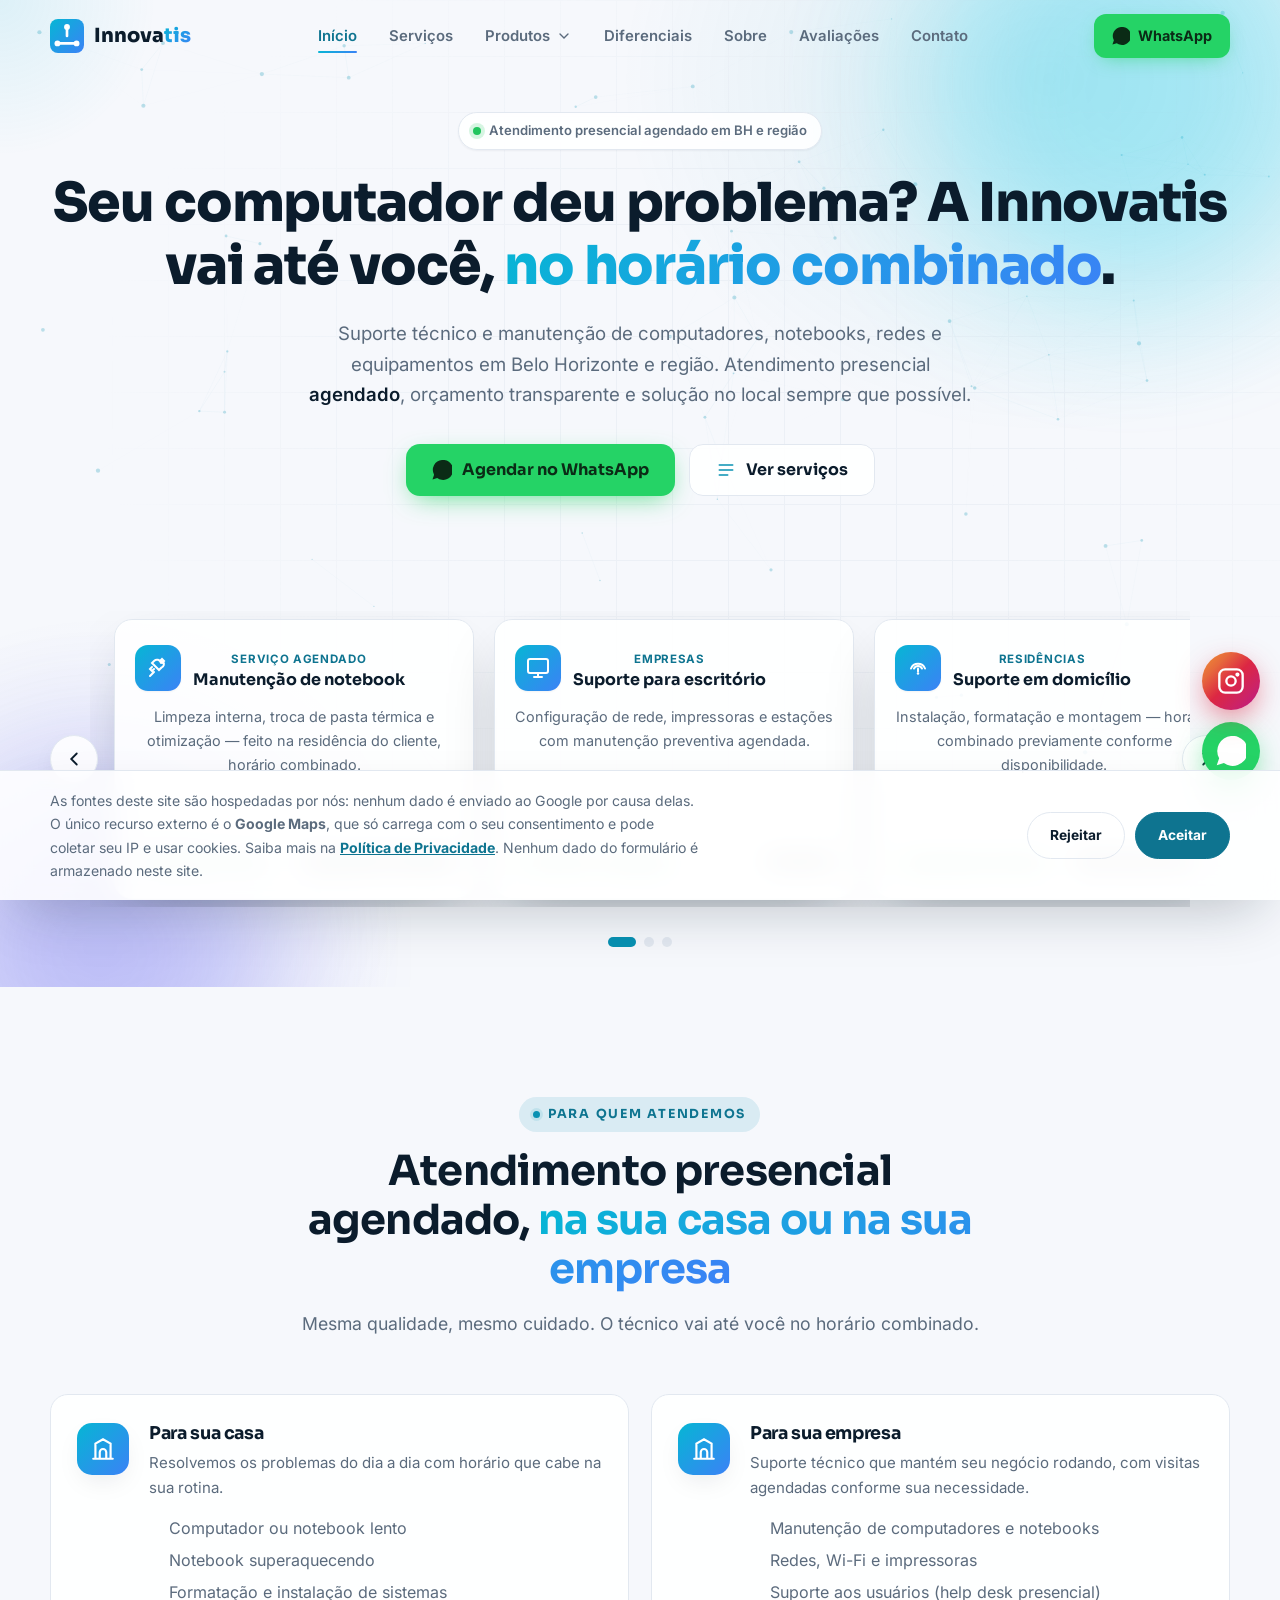
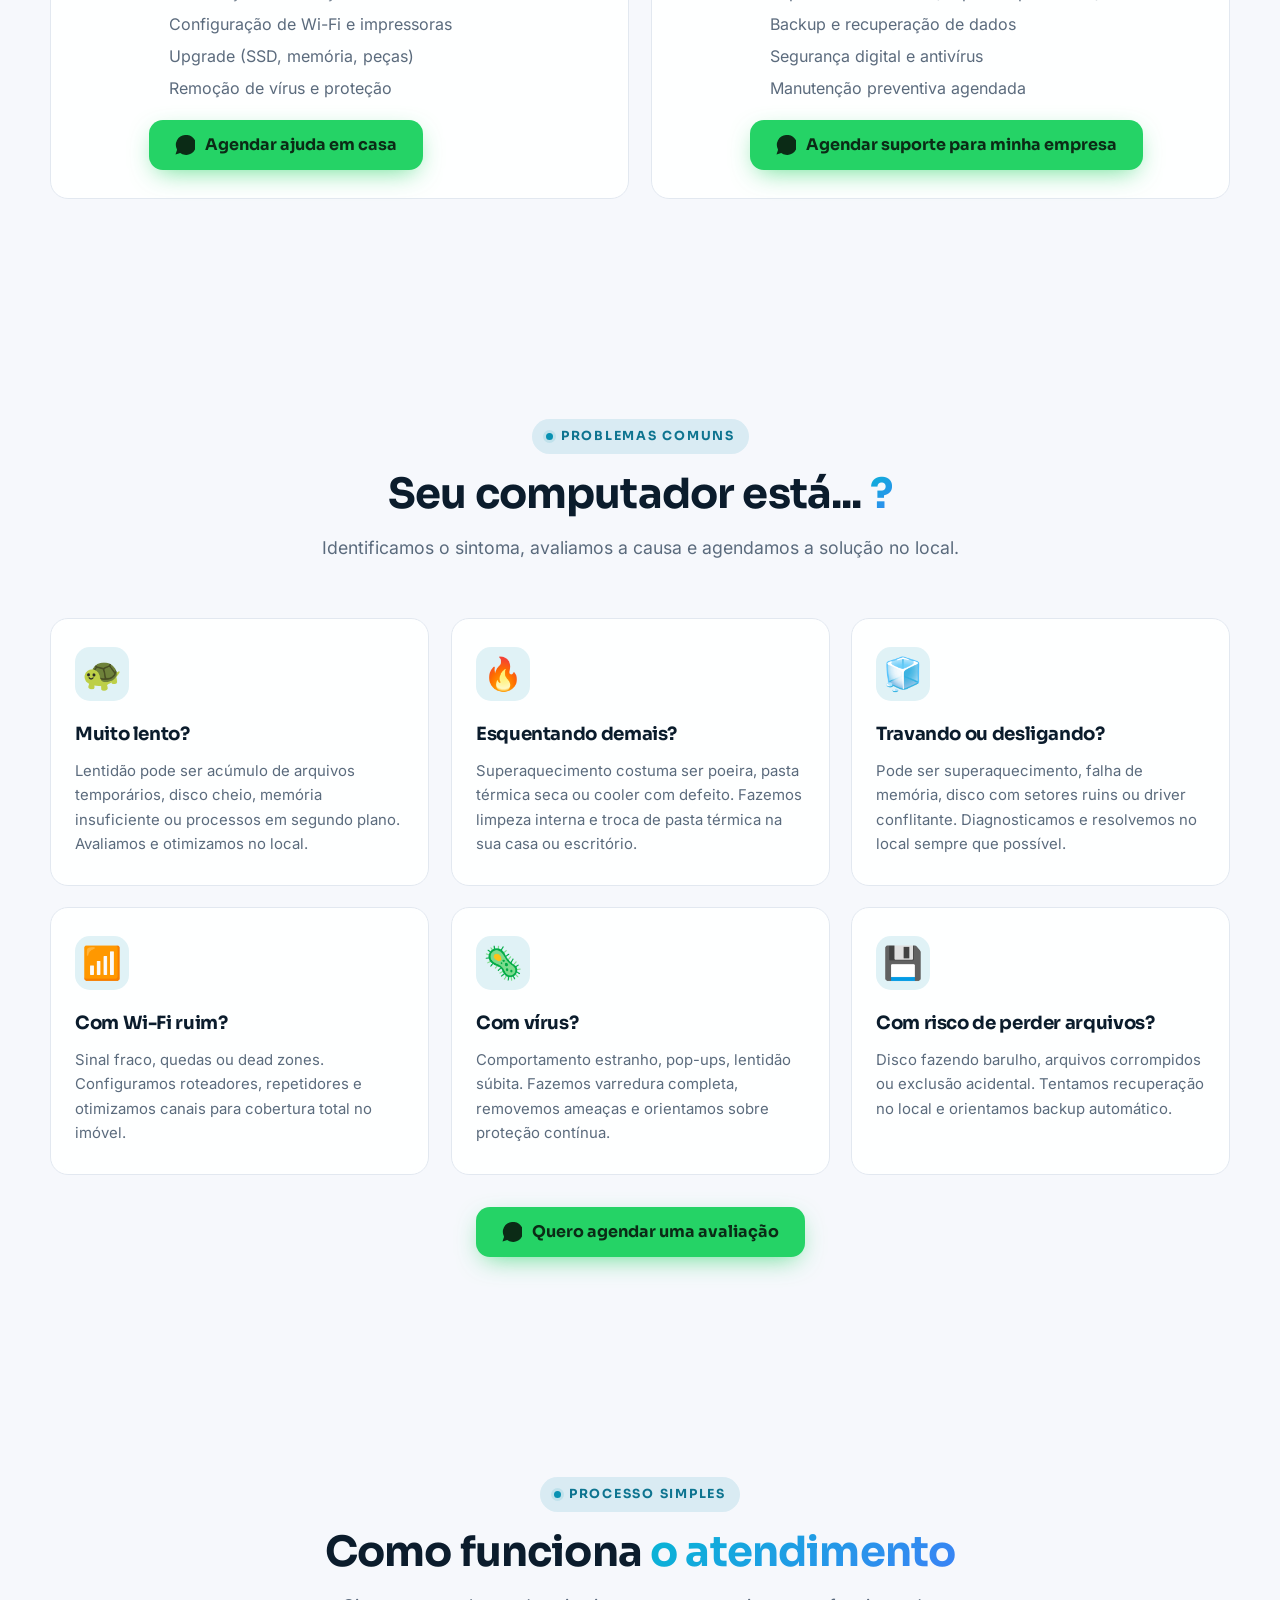
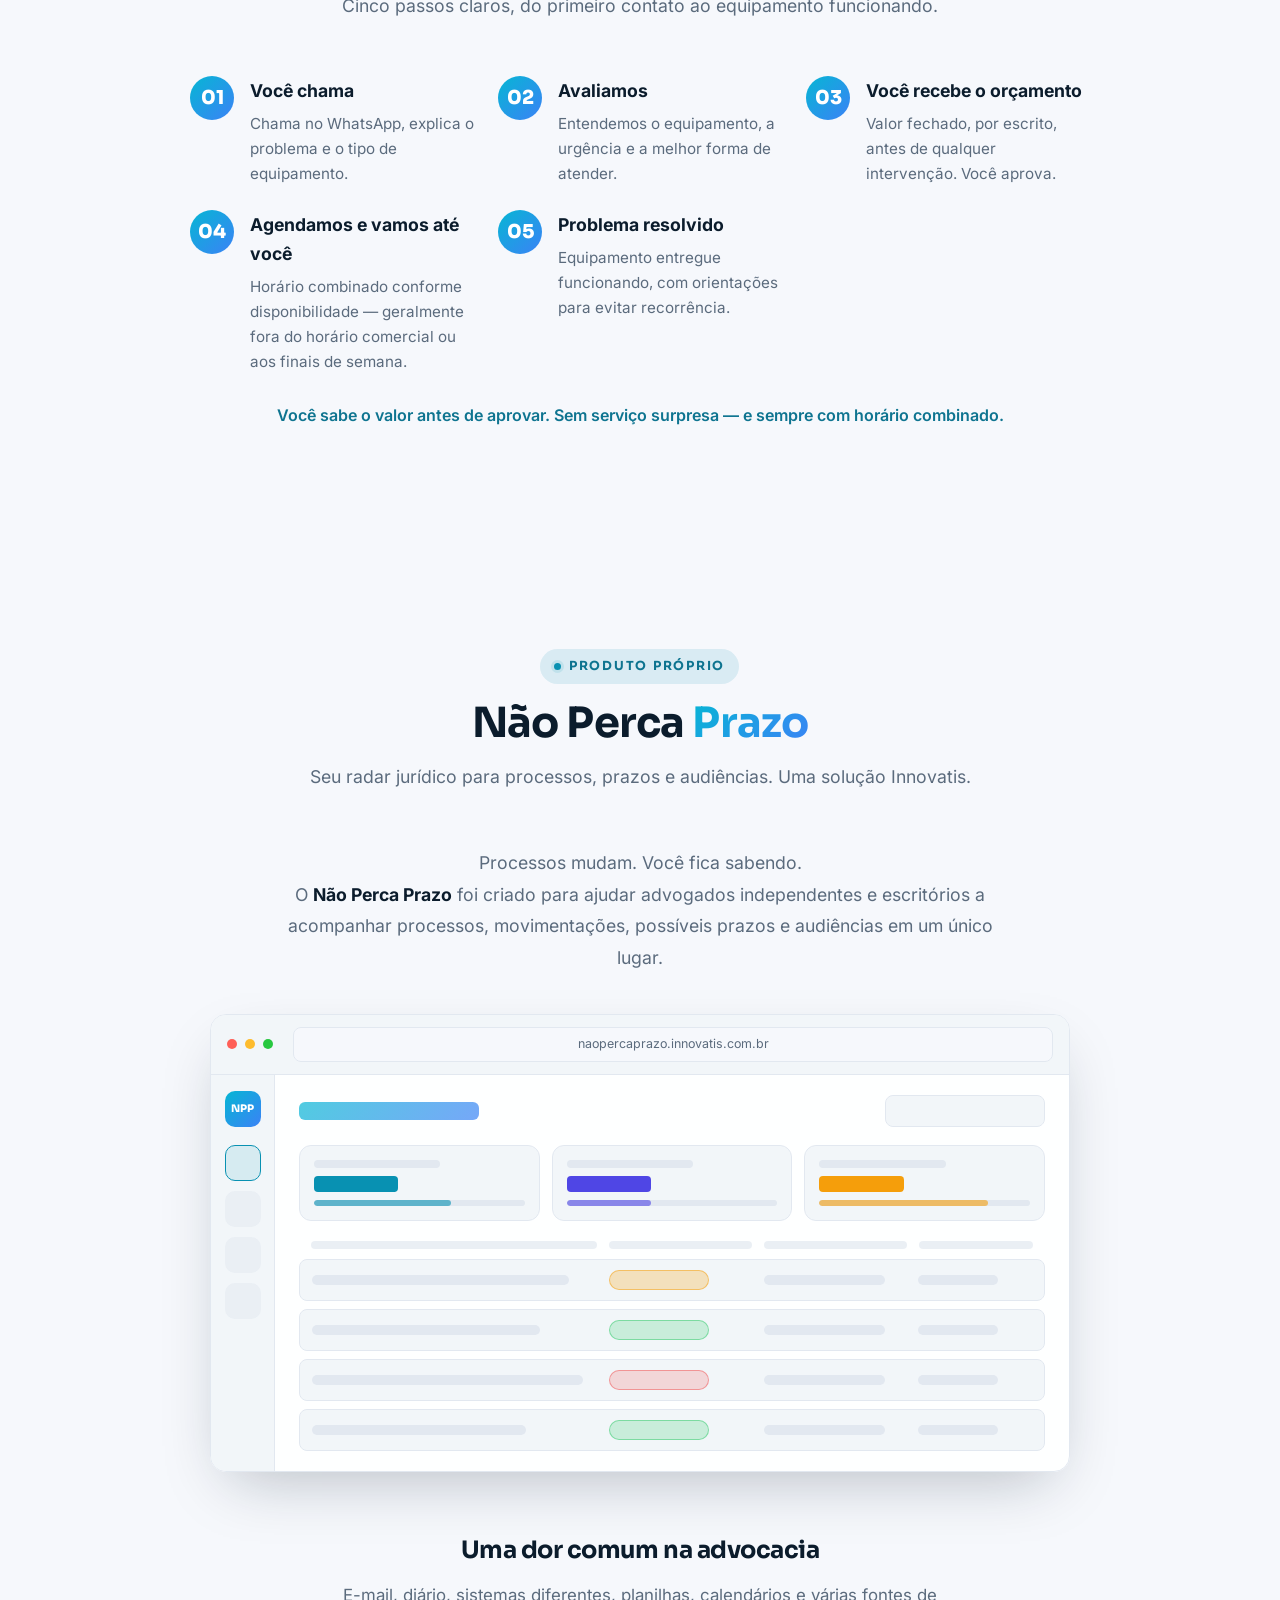
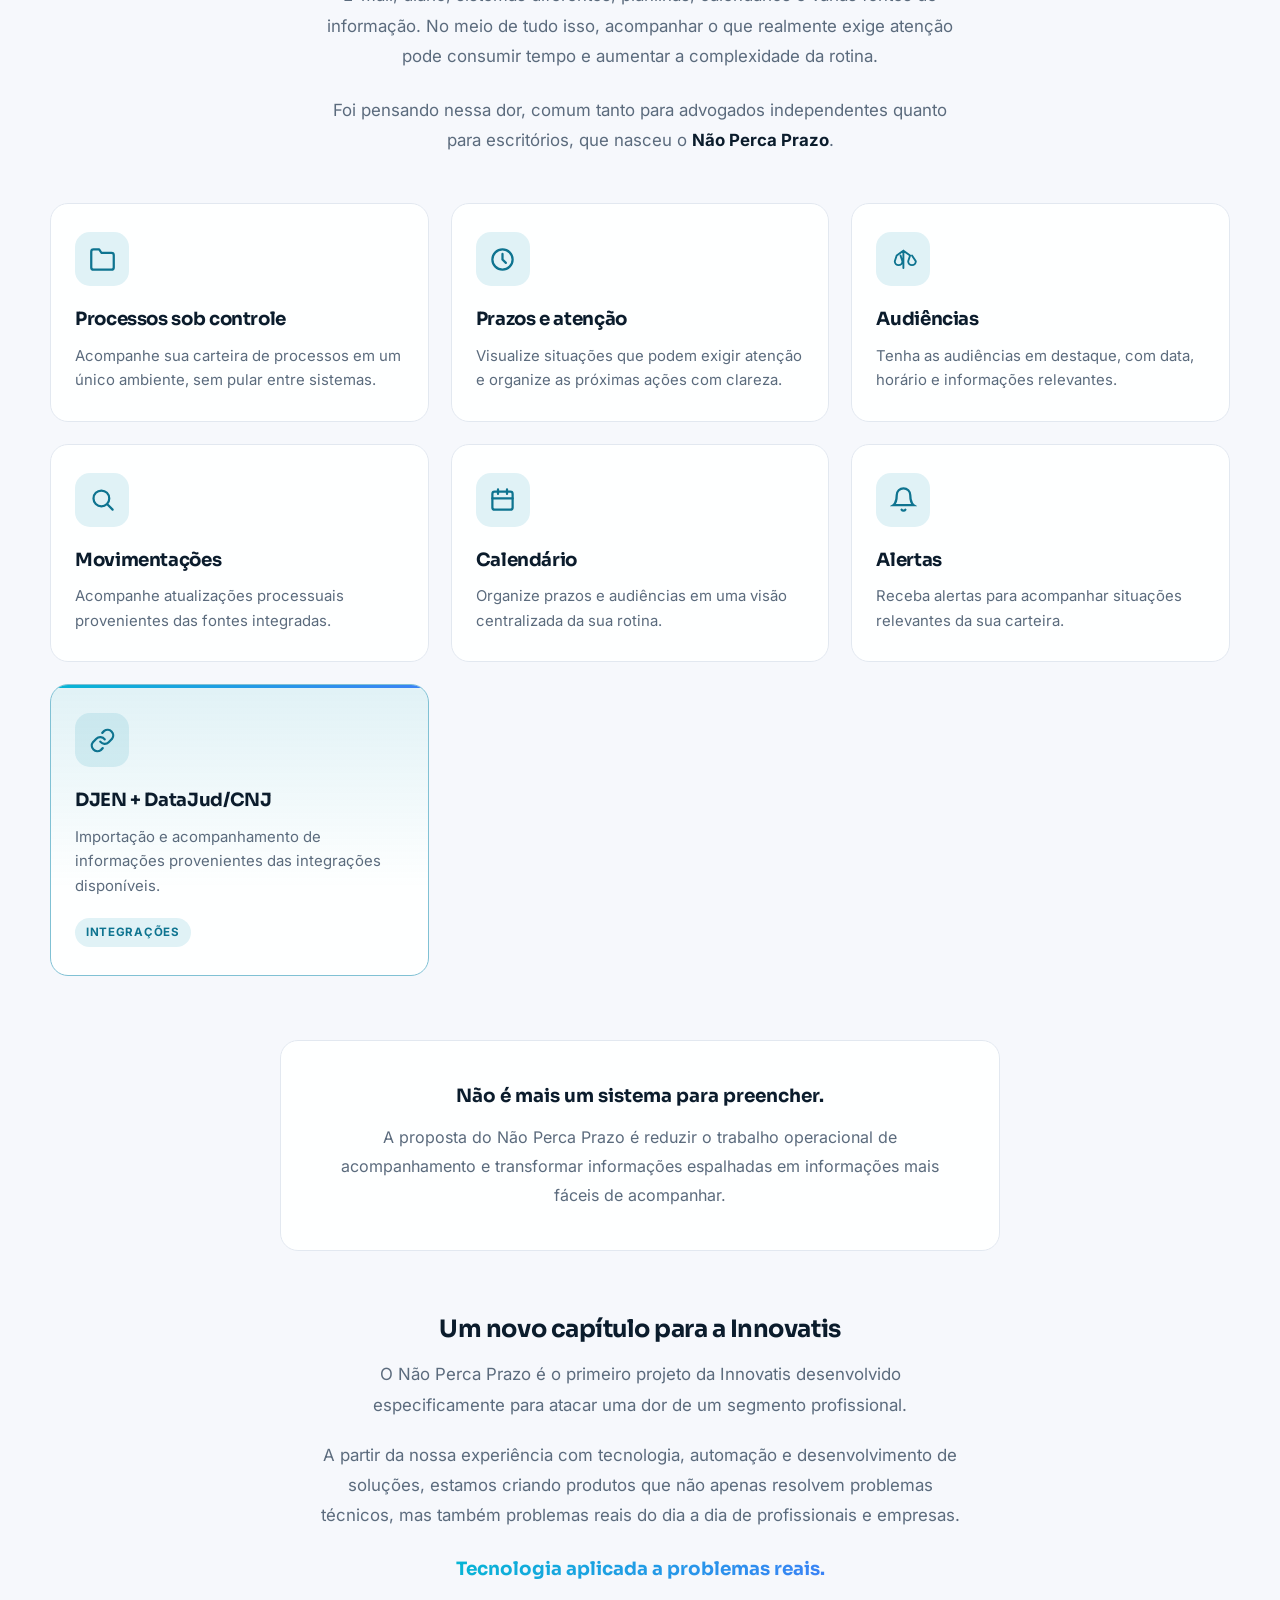
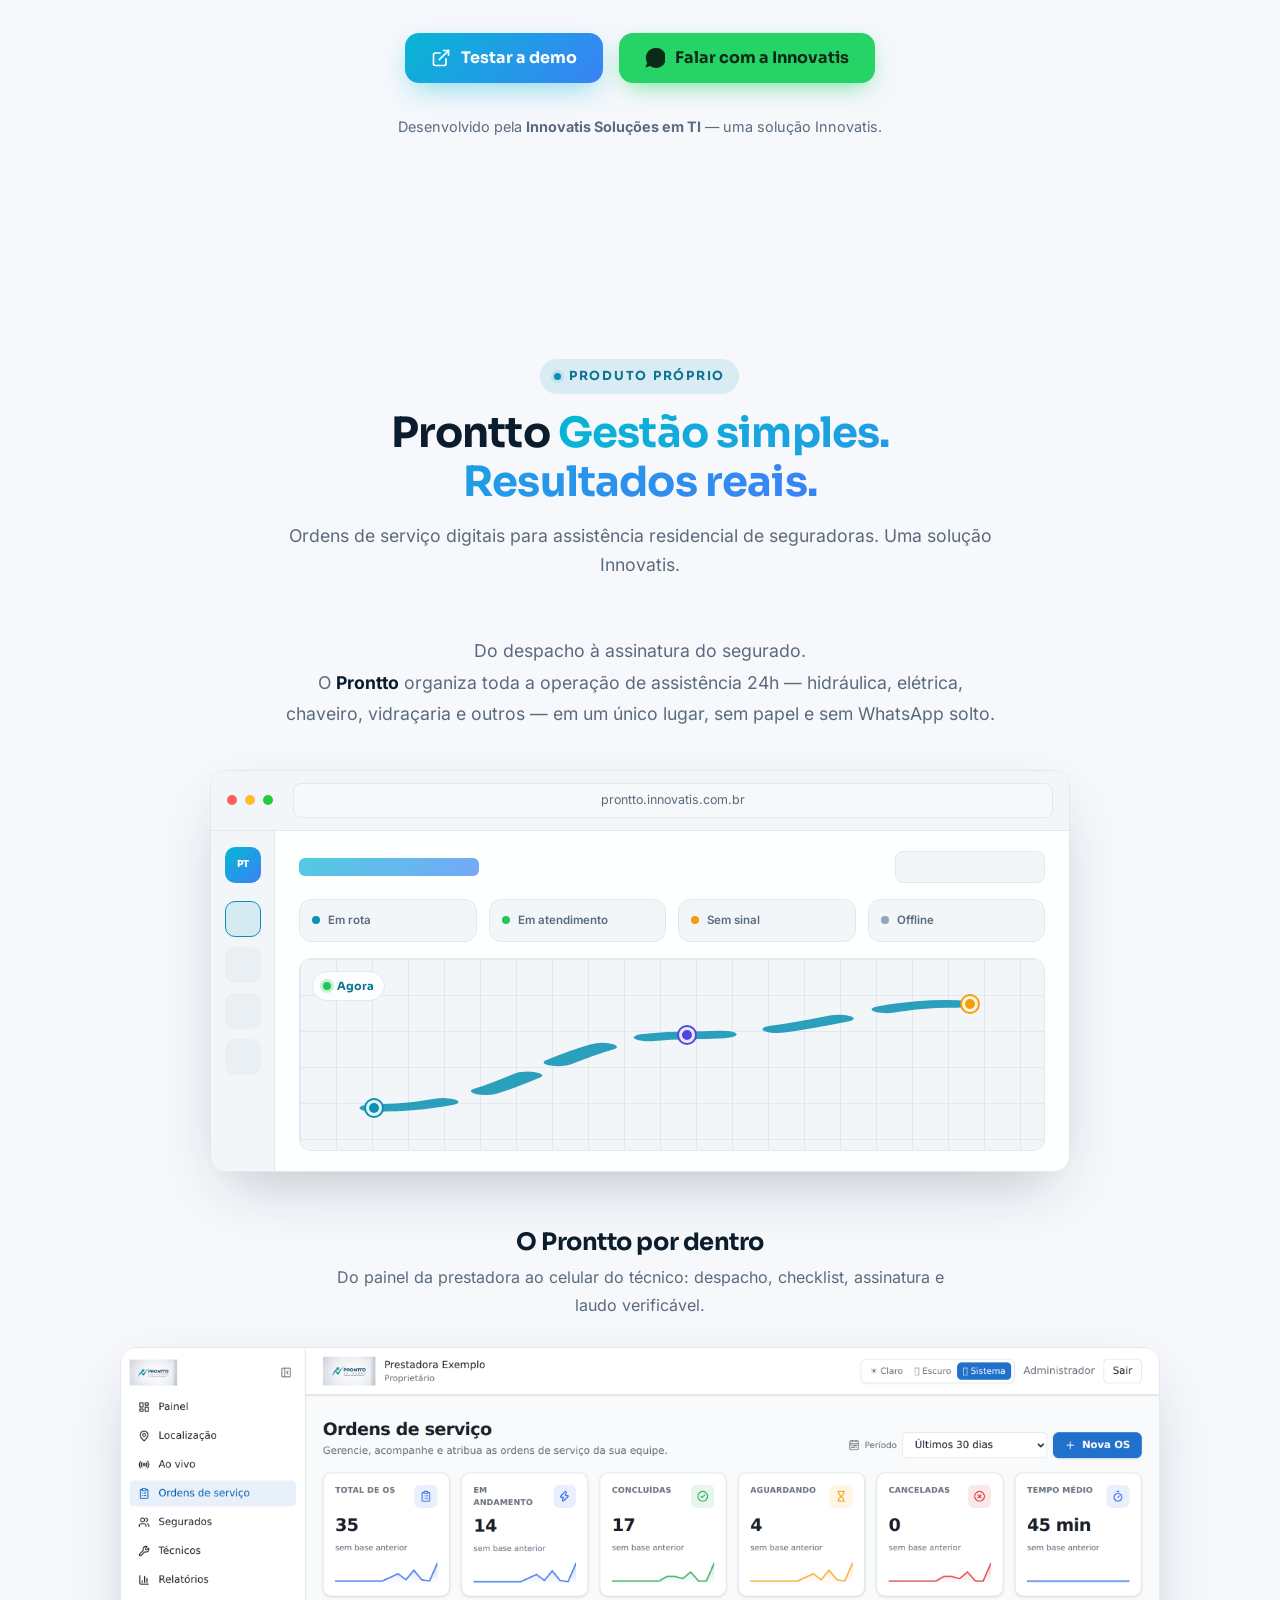
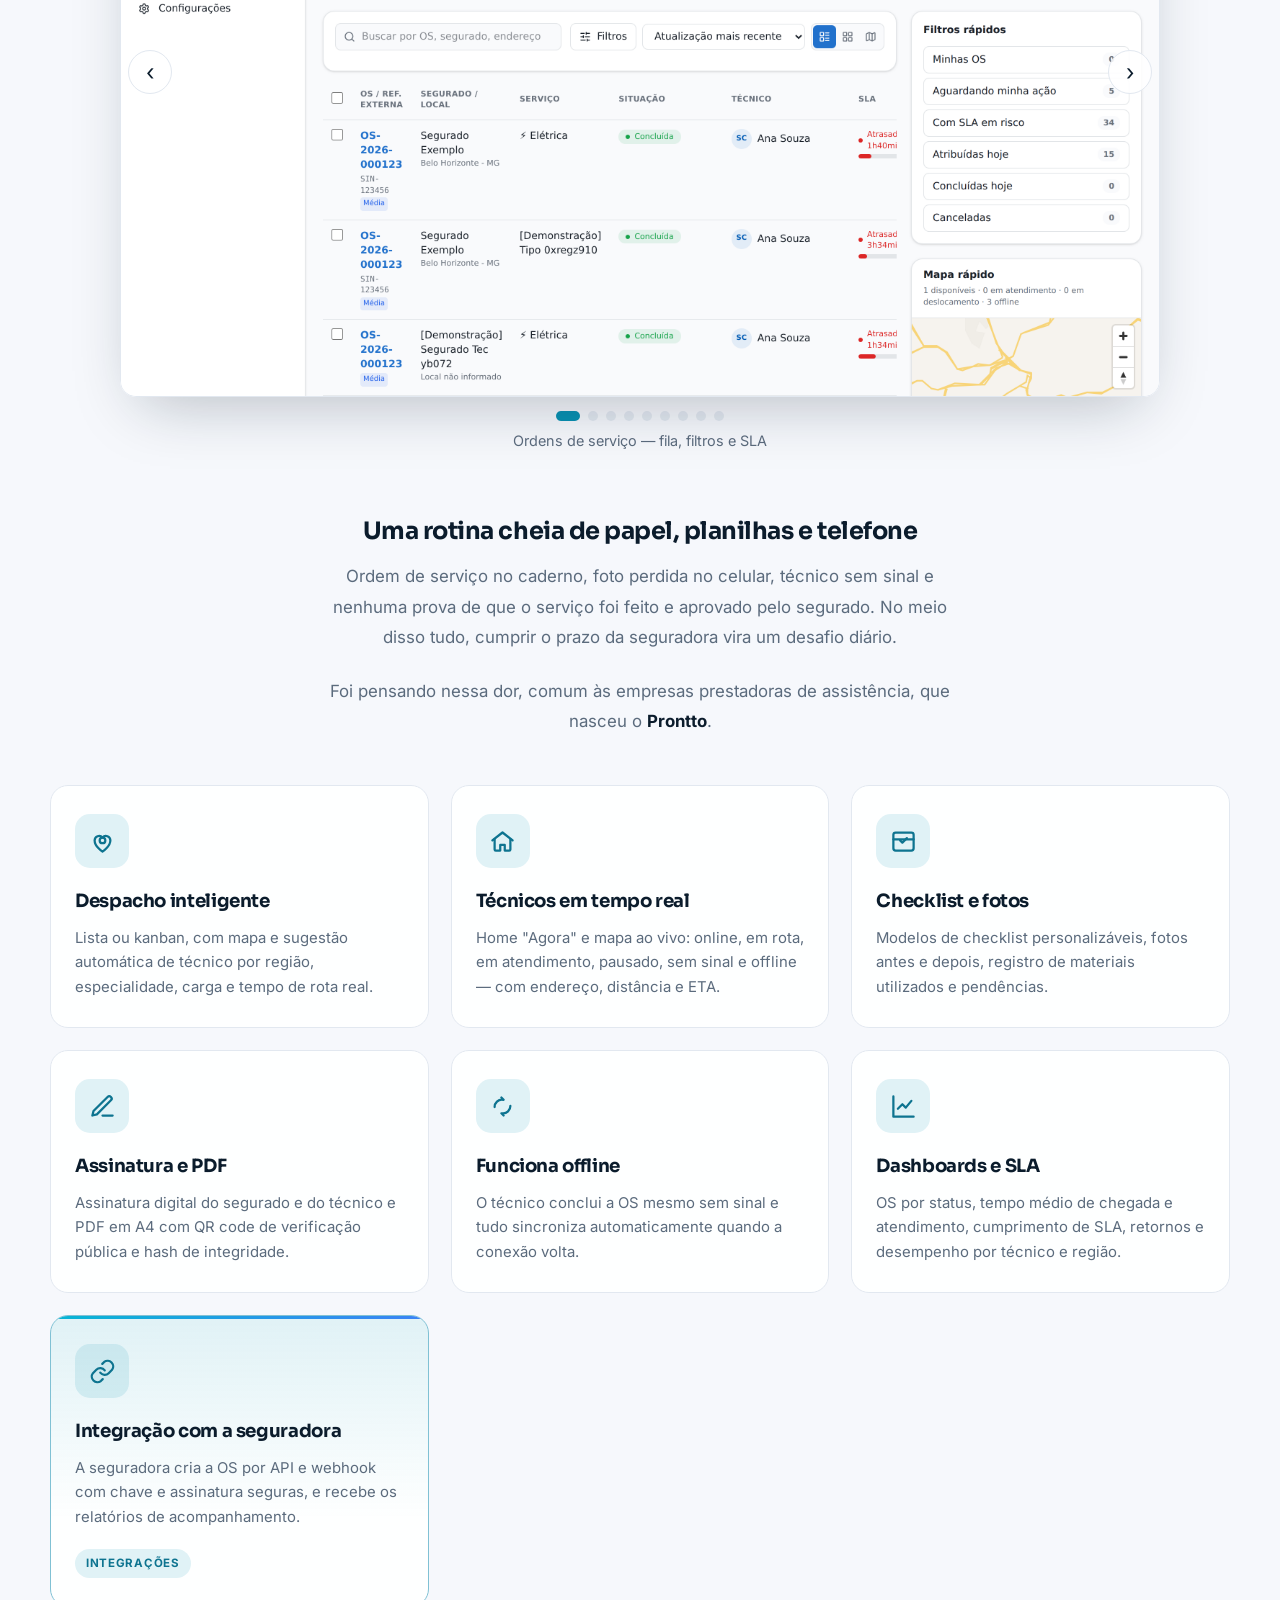
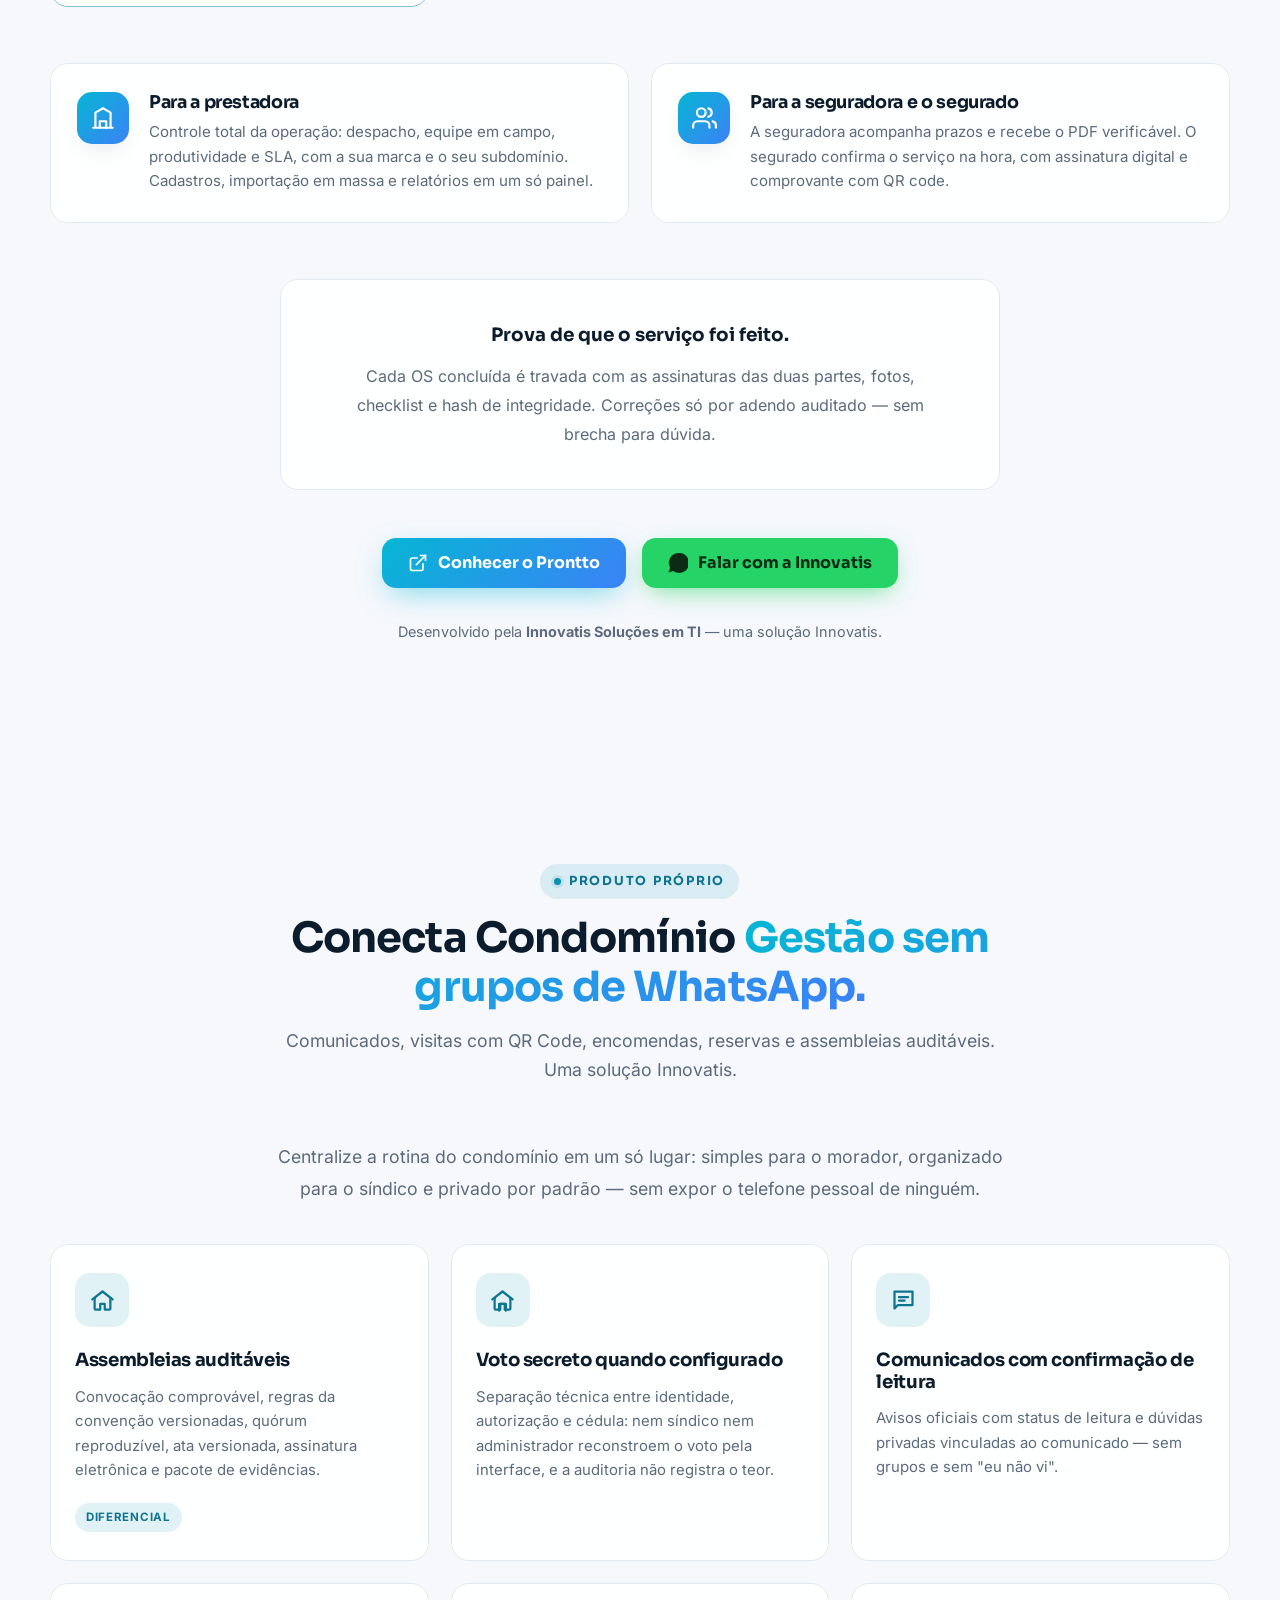
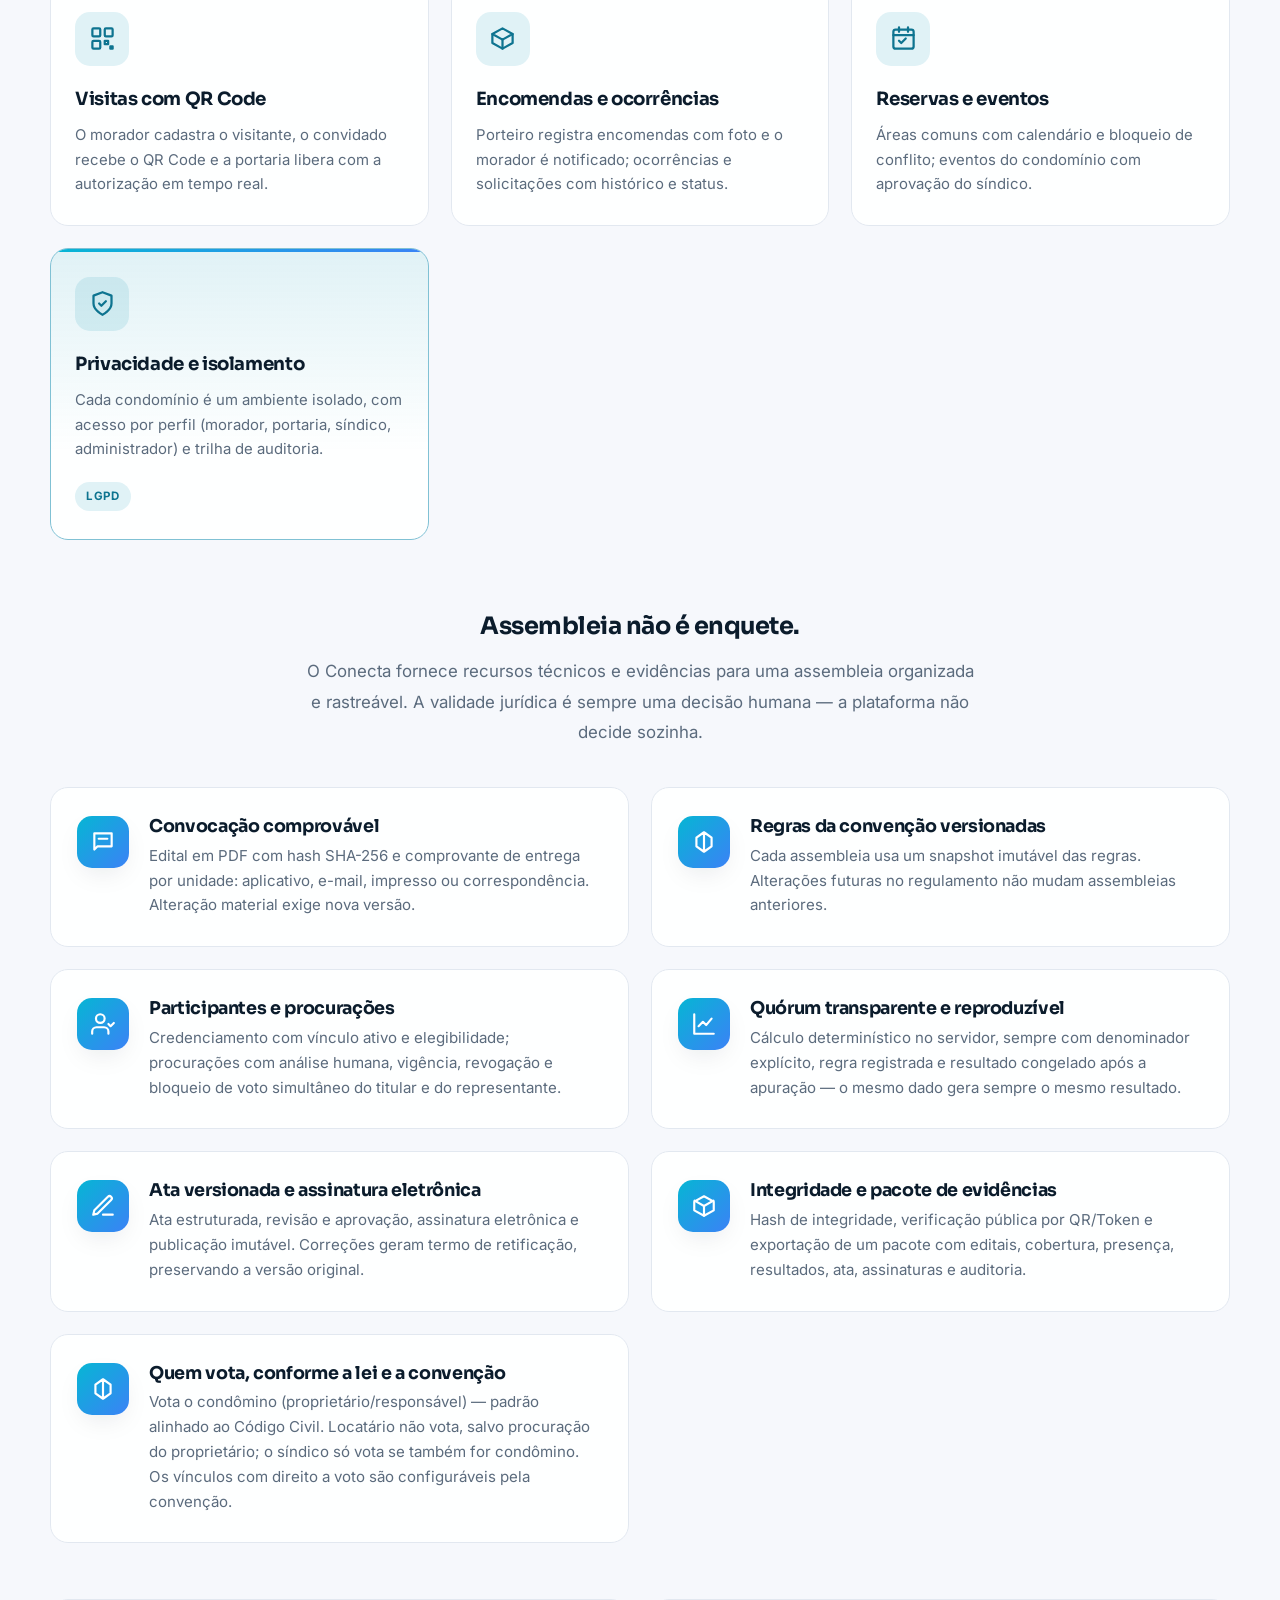
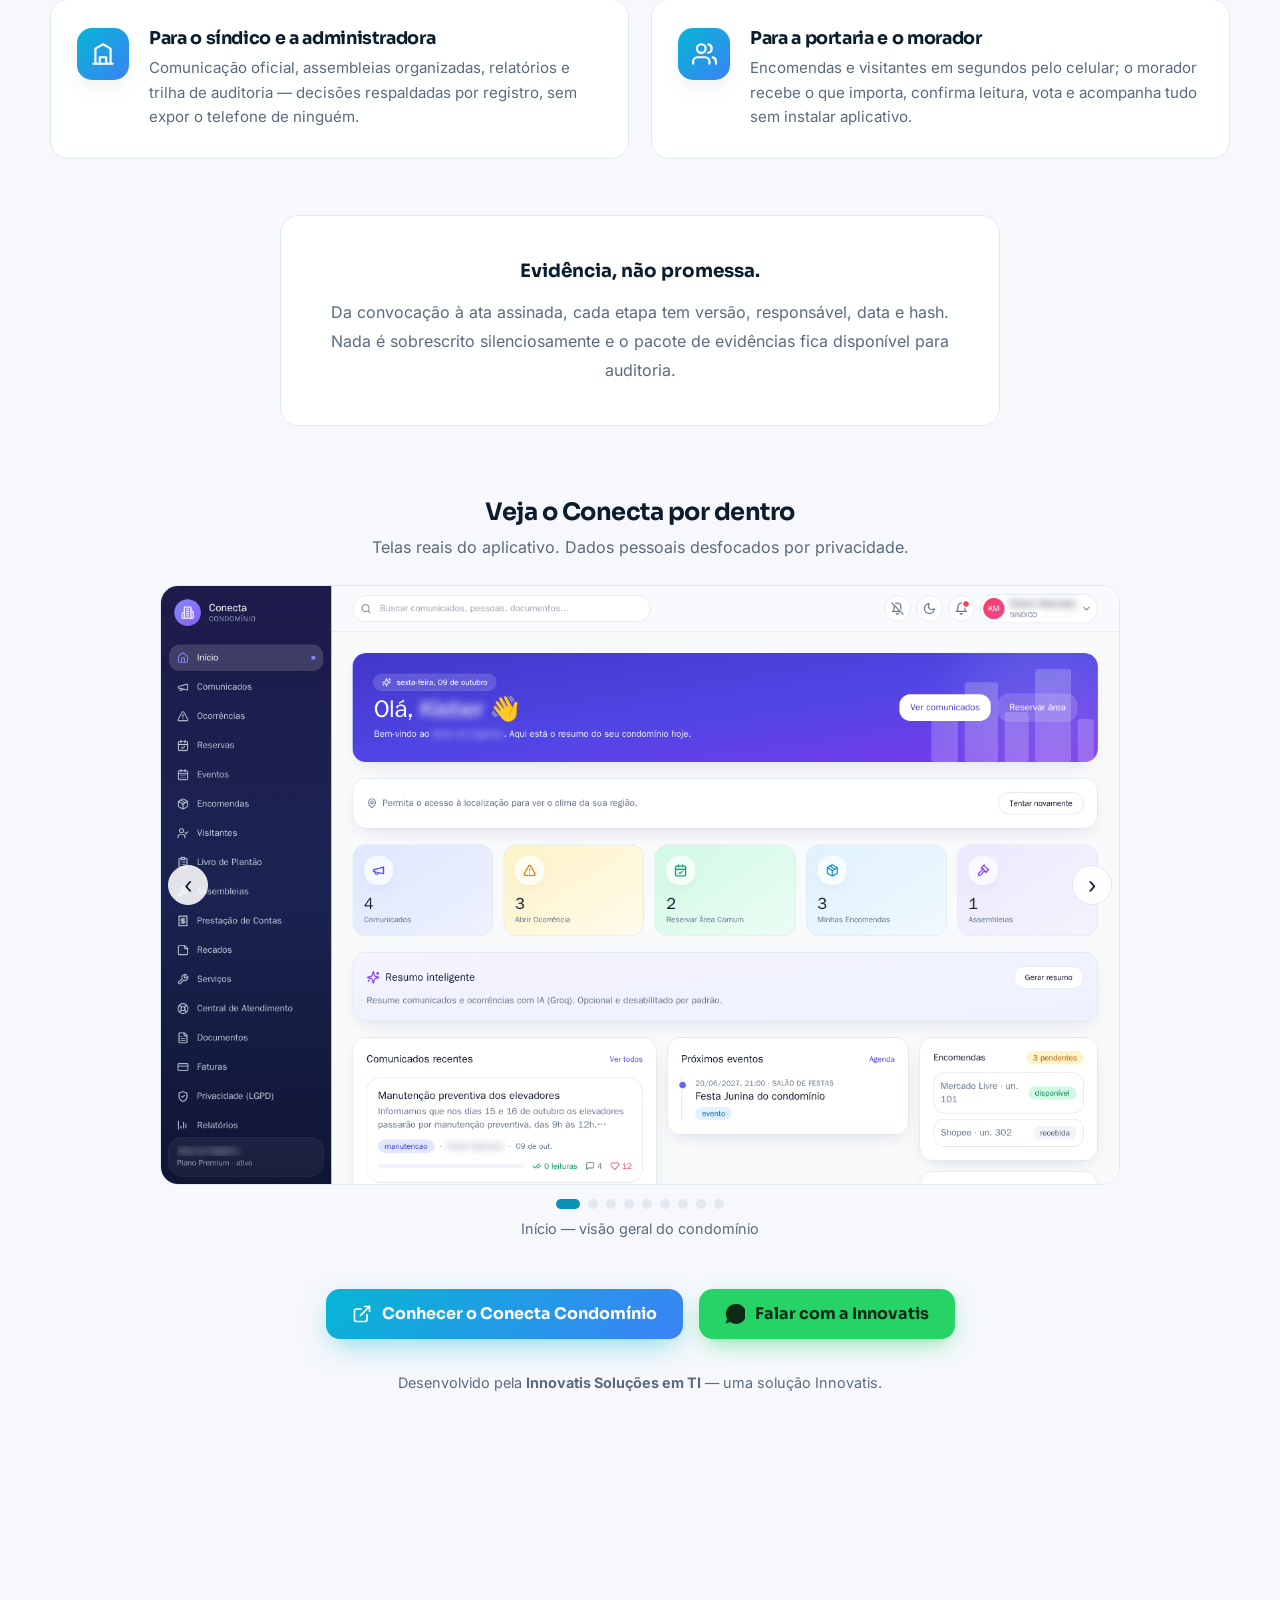
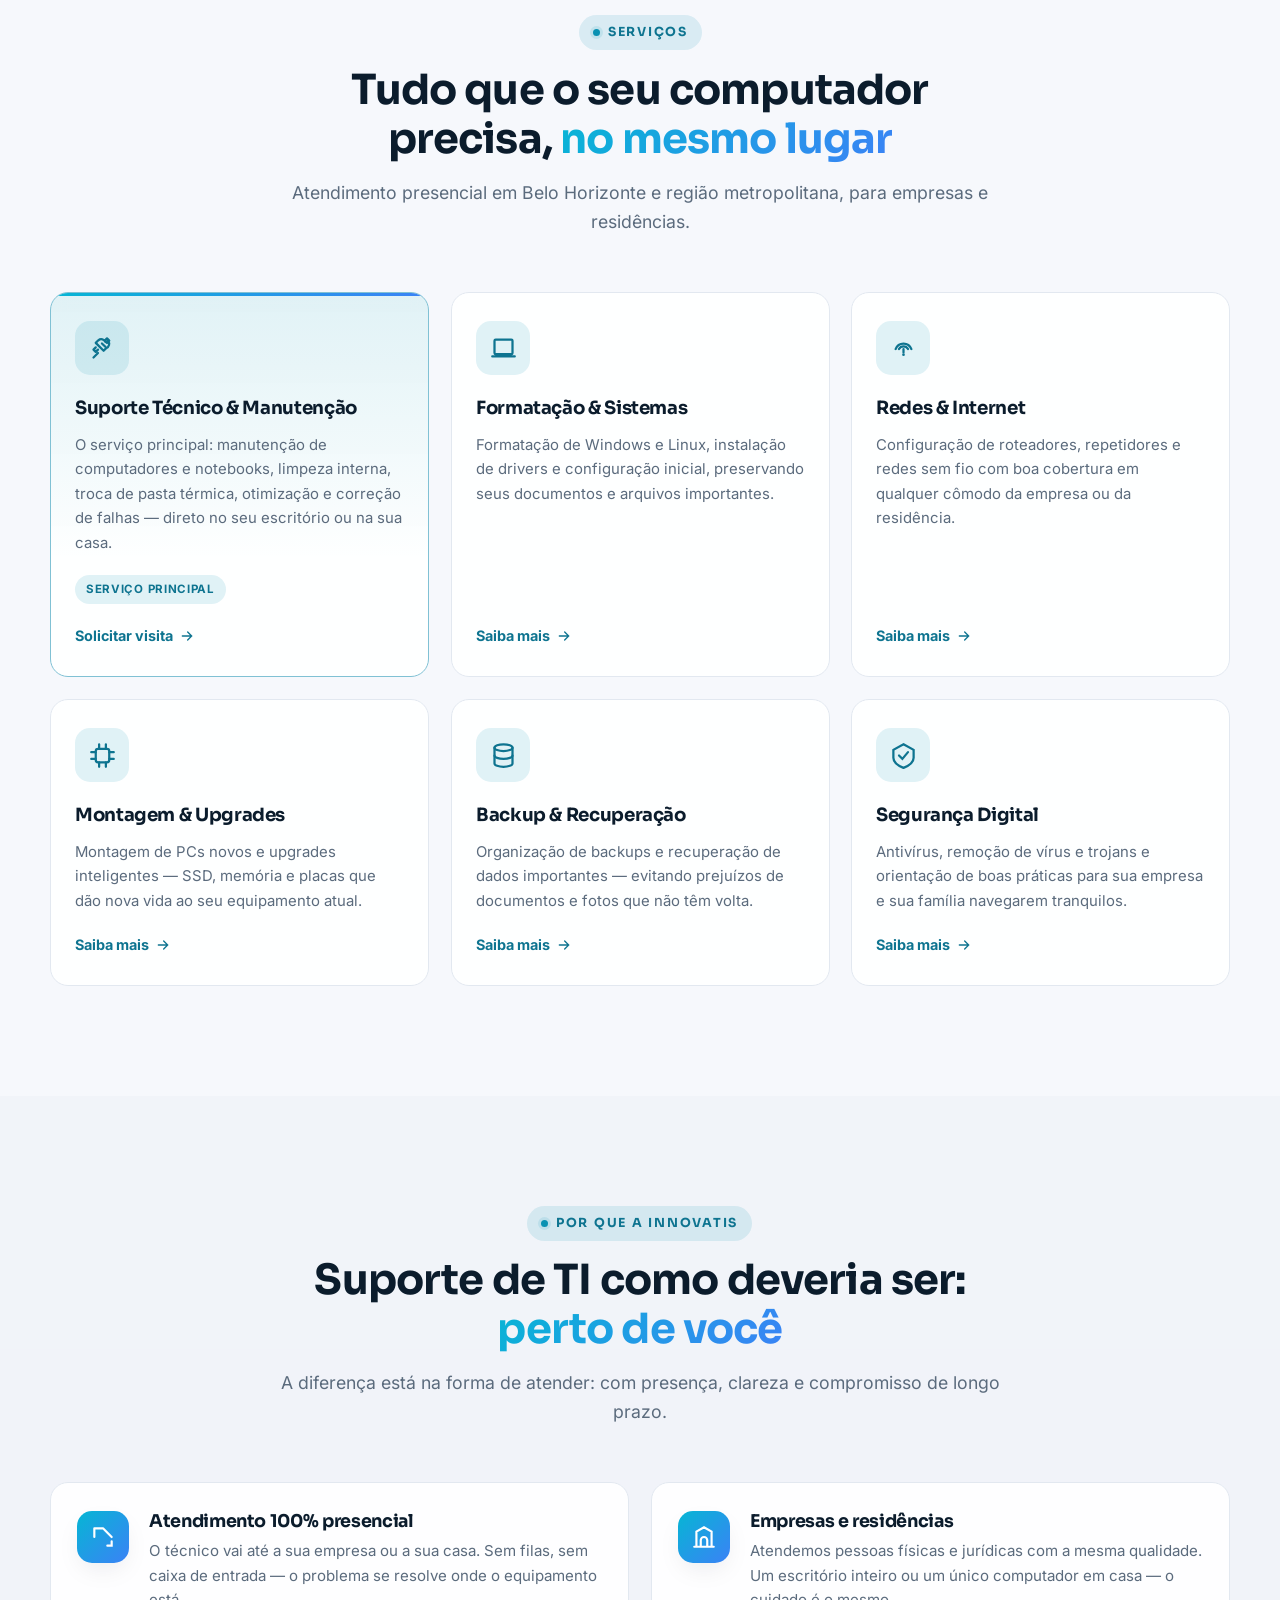
==== commit 9084472f: "feat(prontto): carrossel de telas do produto na seção Prontto - adiciona carrossel com 9 telas reais" ====
--- a/index.html
+++ b/index.html
@@ -1568,6 +1568,25 @@
       </div>
     </div>
 
+    <!-- CARROSSEL DE TELAS DO PRODUTO -->
+    <div class="reveal" data-d="2" style="margin-top:56px">
+      <h3 style="font-family:'Sora',sans-serif;font-weight:700;font-size:1.5rem;text-align:center;margin-bottom:8px">
+        O Prontto por dentro
+      </h3>
+      <p style="text-align:center;color:var(--muted);font-size:1rem;line-height:1.7;max-width:640px;margin:0 auto 28px">
+        Do painel da prestadora ao celular do técnico: despacho, checklist, assinatura e laudo verificável.
+      </p>
+      <div id="ptt-carousel" style="position:relative;max-width:1040px;margin:0 auto">
+        <div style="overflow:hidden;border-radius:16px;border:1px solid var(--line);background:var(--surface);box-shadow:var(--shadow-lg)">
+          <div id="ptt-slides" style="display:flex;transition:transform .5s ease"></div>
+        </div>
+        <button id="ptt-prev" type="button" aria-label="Tela anterior" style="position:absolute;left:8px;top:50%;transform:translateY(-50%);width:44px;height:44px;border-radius:9999px;border:1px solid var(--line);background:var(--surface);color:var(--ink);cursor:pointer;font-size:22px;line-height:1;box-shadow:var(--shadow-lg)">&#8249;</button>
+        <button id="ptt-next" type="button" aria-label="Próxima tela" style="position:absolute;right:8px;top:50%;transform:translateY(-50%);width:44px;height:44px;border-radius:9999px;border:1px solid var(--line);background:var(--surface);color:var(--ink);cursor:pointer;font-size:22px;line-height:1;box-shadow:var(--shadow-lg)">&#8250;</button>
+      </div>
+      <div id="ptt-dots" style="display:flex;justify-content:center;gap:8px;margin-top:14px"></div>
+      <p id="ptt-cap" style="text-align:center;color:var(--muted);margin-top:8px;font-size:.9rem"></p>
+    </div>
+
     <!-- DOR COMUM -->
     <div class="reveal" data-d="1" style="max-width:720px;margin:64px auto 0">
       <h3 style="font-family:'Sora',sans-serif;font-weight:700;font-size:1.5rem;text-align:center;margin-bottom:16px">
@@ -1898,35 +1917,35 @@
         <span class="service-ico"><svg viewBox="0 0 24 24" fill="none" stroke="currentColor" stroke-width="2" stroke-linecap="round"><path d="M4 5a1 1 0 0 1 1-1h14a1 1 0 0 1 1 1v11a1 1 0 0 1-1 1H5a1 1 0 0 1-1-1zM2 19h20"/></svg></span>
         <h3>Formatação &amp; Sistemas</h3>
         <p>Formatação de Windows e Linux, instalação de drivers e configuração inicial, preservando seus documentos e arquivos importantes.</p>
-        <a class="service-link" href="#contato">Saiba mais <svg viewBox="0 0 24 24" fill="none" stroke="currentColor" stroke-width="2" stroke-linecap="round"><path d="M5 12h14M13 6l6 6-6"/></svg></a>
+        <a class="service-link" href="#contato">Saiba mais <svg viewBox="0 0 24 24" fill="none" stroke="currentColor" stroke-width="2" stroke-linecap="round"><path d="M5 12h14M13 6l6 6-6 6"/></svg></a>
       </article>
 
       <article class="service-card reveal" data-d="2">
         <span class="service-ico"><svg viewBox="0 0 24 24" fill="none" stroke="currentColor" stroke-width="2" stroke-linecap="round"><path d="M5 12.5a7.5 7.5 0 0 1 14 0"/><path d="M8 12.5a4.5 4.5 0 0 1 8 0"/><path d="M12 12.5v3"/><circle cx="12" cy="17.5" r="1.2" fill="currentColor" stroke="none"/></svg></span>
         <h3>Redes &amp; Internet</h3>
         <p>Configuração de roteadores, repetidores e redes sem fio com boa cobertura em qualquer cômodo da empresa ou da residência.</p>
-        <a class="service-link" href="#contato">Saiba mais <svg viewBox="0 0 24 24" fill="none" stroke="currentColor" stroke-width="2" stroke-linecap="round"><path d="M5 12h14M13 6l6 6-6"/></svg></a>
+        <a class="service-link" href="#contato">Saiba mais <svg viewBox="0 0 24 24" fill="none" stroke="currentColor" stroke-width="2" stroke-linecap="round"><path d="M5 12h14M13 6l6 6-6 6"/></svg></a>
       </article>
 
       <article class="service-card reveal">
         <span class="service-ico"><svg viewBox="0 0 24 24" fill="none" stroke="currentColor" stroke-width="2" stroke-linecap="round"><rect x="6" y="6" width="12" height="12" rx="2"/><path d="M9 2v4M15 2v4M9 18v4M15 18v4M2 9h4M2 15h4M18 9h4M18 15h4"/></svg></span>
         <h3>Montagem &amp; Upgrades</h3>
         <p>Montagem de PCs novos e upgrades inteligentes — SSD, memória e placas que dão nova vida ao seu equipamento atual.</p>
-        <a class="service-link" href="#contato">Saiba mais <svg viewBox="0 0 24 24" fill="none" stroke="currentColor" stroke-width="2" stroke-linecap="round"><path d="M5 12h14M13 6l6 6-6"/></svg></a>
+        <a class="service-link" href="#contato">Saiba mais <svg viewBox="0 0 24 24" fill="none" stroke="currentColor" stroke-width="2" stroke-linecap="round"><path d="M5 12h14M13 6l6 6-6 6"/></svg></a>
       </article>
 
       <article class="service-card reveal" data-d="1">
         <span class="service-ico"><svg viewBox="0 0 24 24" fill="none" stroke="currentColor" stroke-width="2" stroke-linecap="round"><ellipse cx="12" cy="5" rx="8" ry="3"/><path d="M4 5v14c0 1.7 3.6 3 8 3s8-1.3 8-3V5"/><path d="M4 12c0 1.7 3.6 3 8 3s8-1.3 8-3"/></svg></span>
         <h3>Backup &amp; Recuperação</h3>
         <p>Organização de backups e recuperação de dados importantes — evitando prejuízos de documentos e fotos que não têm volta.</p>
-        <a class="service-link" href="#contato">Saiba mais <svg viewBox="0 0 24 24" fill="none" stroke="currentColor" stroke-width="2" stroke-linecap="round"><path d="M5 12h14M13 6l6 6-6"/></svg></a>
+        <a class="service-link" href="#contato">Saiba mais <svg viewBox="0 0 24 24" fill="none" stroke="currentColor" stroke-width="2" stroke-linecap="round"><path d="M5 12h14M13 6l6 6-6 6"/></svg></a>
       </article>
 
       <article class="service-card reveal" data-d="2">
         <span class="service-ico"><svg viewBox="0 0 24 24" fill="none" stroke="currentColor" stroke-width="2" stroke-linecap="round"><path d="M12 2l9 5v7c0 4-4 7-9 9-5-2-9-5-9-9V7z"/><path d="M8 12l3 3 5-6"/></svg></span>
         <h3>Segurança Digital</h3>
         <p>Antivírus, remoção de vírus e trojans e orientação de boas práticas para sua empresa e sua família navegarem tranquilos.</p>
-        <a class="service-link" href="#contato">Saiba mais <svg viewBox="0 0 24 24" fill="none" stroke="currentColor" stroke-width="2" stroke-linecap="round"><path d="M5 12h14M13 6l6 6-6"/></svg></a>
+        <a class="service-link" href="#contato">Saiba mais <svg viewBox="0 0 24 24" fill="none" stroke="currentColor" stroke-width="2" stroke-linecap="round"><path d="M5 12h14M13 6l6 6-6 6"/></svg></a>
       </article>
     </div>
   </div>
@@ -3262,6 +3281,77 @@
   render();
 })();
 </script>
+<script>
+(function () {
+  var slides = [
+    ['01-ordens.png', 'Ordens de serviço — fila, filtros e SLA'],
+    ['02-relatorios.png', 'Relatórios e indicadores (TMA, TMD, SLA)'],
+    ['03-checklist.png', 'Modelos de checklist por tipo de serviço'],
+    ['04-localizacao.png', 'Mapa com a equipe em tempo real'],
+    ['05-os-detalhe.png', 'Detalhe da OS com laudo em PDF verificável'],
+    ['06-tech-painel.png', 'App do técnico — painel do dia'],
+    ['07-tech-os.png', 'OS no celular do técnico'],
+    ['08-tech-checklist.png', 'Checklist e fotos em campo'],
+    ['09-tech-assinatura.png', 'Assinatura digital do segurado e do técnico']
+  ];
+  var track = document.getElementById('ptt-slides');
+  var dots = document.getElementById('ptt-dots');
+  var cap = document.getElementById('ptt-cap');
+  var wrap = document.getElementById('ptt-carousel');
+  if (!track || !wrap) return;
+
+  function paintDots() {
+    Array.prototype.forEach.call(dots.children, function (d, idx) {
+      d.style.width = idx === i ? '24px' : '10px';
+      d.style.background = idx === i ? 'var(--brand)' : 'var(--line)';
+    });
+  }
+  function render() {
+    track.style.transform = 'translateX(-' + (i * 100) + '%)';
+    if (cap) cap.textContent = slides[i][1];
+    paintDots();
+  }
+  function go(x) { i = (x + slides.length) % slides.length; render(); }
+  var i = 0;
+
+  slides.forEach(function (s, idx) {
+    var fig = document.createElement('figure');
+    fig.style.cssText = 'width:100%;flex:0 0 100%;margin:0';
+    var img = document.createElement('img');
+    img.src = 'screens-prontto/' + s[0];
+    img.alt = 'Tela do Prontto: ' + s[1];
+    img.loading = idx === 0 ? 'eager' : 'lazy';
+    img.style.cssText = 'display:block;width:100%;height:auto';
+    fig.appendChild(img);
+    track.appendChild(fig);
+
+    var d = document.createElement('button');
+    d.type = 'button';
+    d.setAttribute('aria-label', 'Ir para: ' + s[1]);
+    d.style.cssText = 'height:10px;width:10px;border:0;border-radius:9999px;cursor:pointer;background:var(--line);transition:all .2s';
+    d.addEventListener('click', function () { go(idx); });
+    dots.appendChild(d);
+  });
+
+  document.getElementById('ptt-prev').addEventListener('click', function () { go(i - 1); });
+  document.getElementById('ptt-next').addEventListener('click', function () { go(i + 1); });
+
+  var startX = null;
+  wrap.addEventListener('touchstart', function (e) { startX = e.touches[0].clientX; }, { passive: true });
+  wrap.addEventListener('touchend', function (e) {
+    if (startX === null) return;
+    var dx = e.changedTouches[0].clientX - startX;
+    if (dx < -40) go(i + 1); else if (dx > 40) go(i - 1);
+    startX = null;
+  }, { passive: true });
+
+  var timer = setInterval(function () { go(i + 1); }, 6000);
+  wrap.addEventListener('mouseenter', function () { clearInterval(timer); });
+  wrap.addEventListener('mouseleave', function () { timer = setInterval(function () { go(i + 1); }, 6000); });
+
+  render();
+})();
+</script>
 </body>
 </html>
 <!-- Deploy 2026-10-05 -->
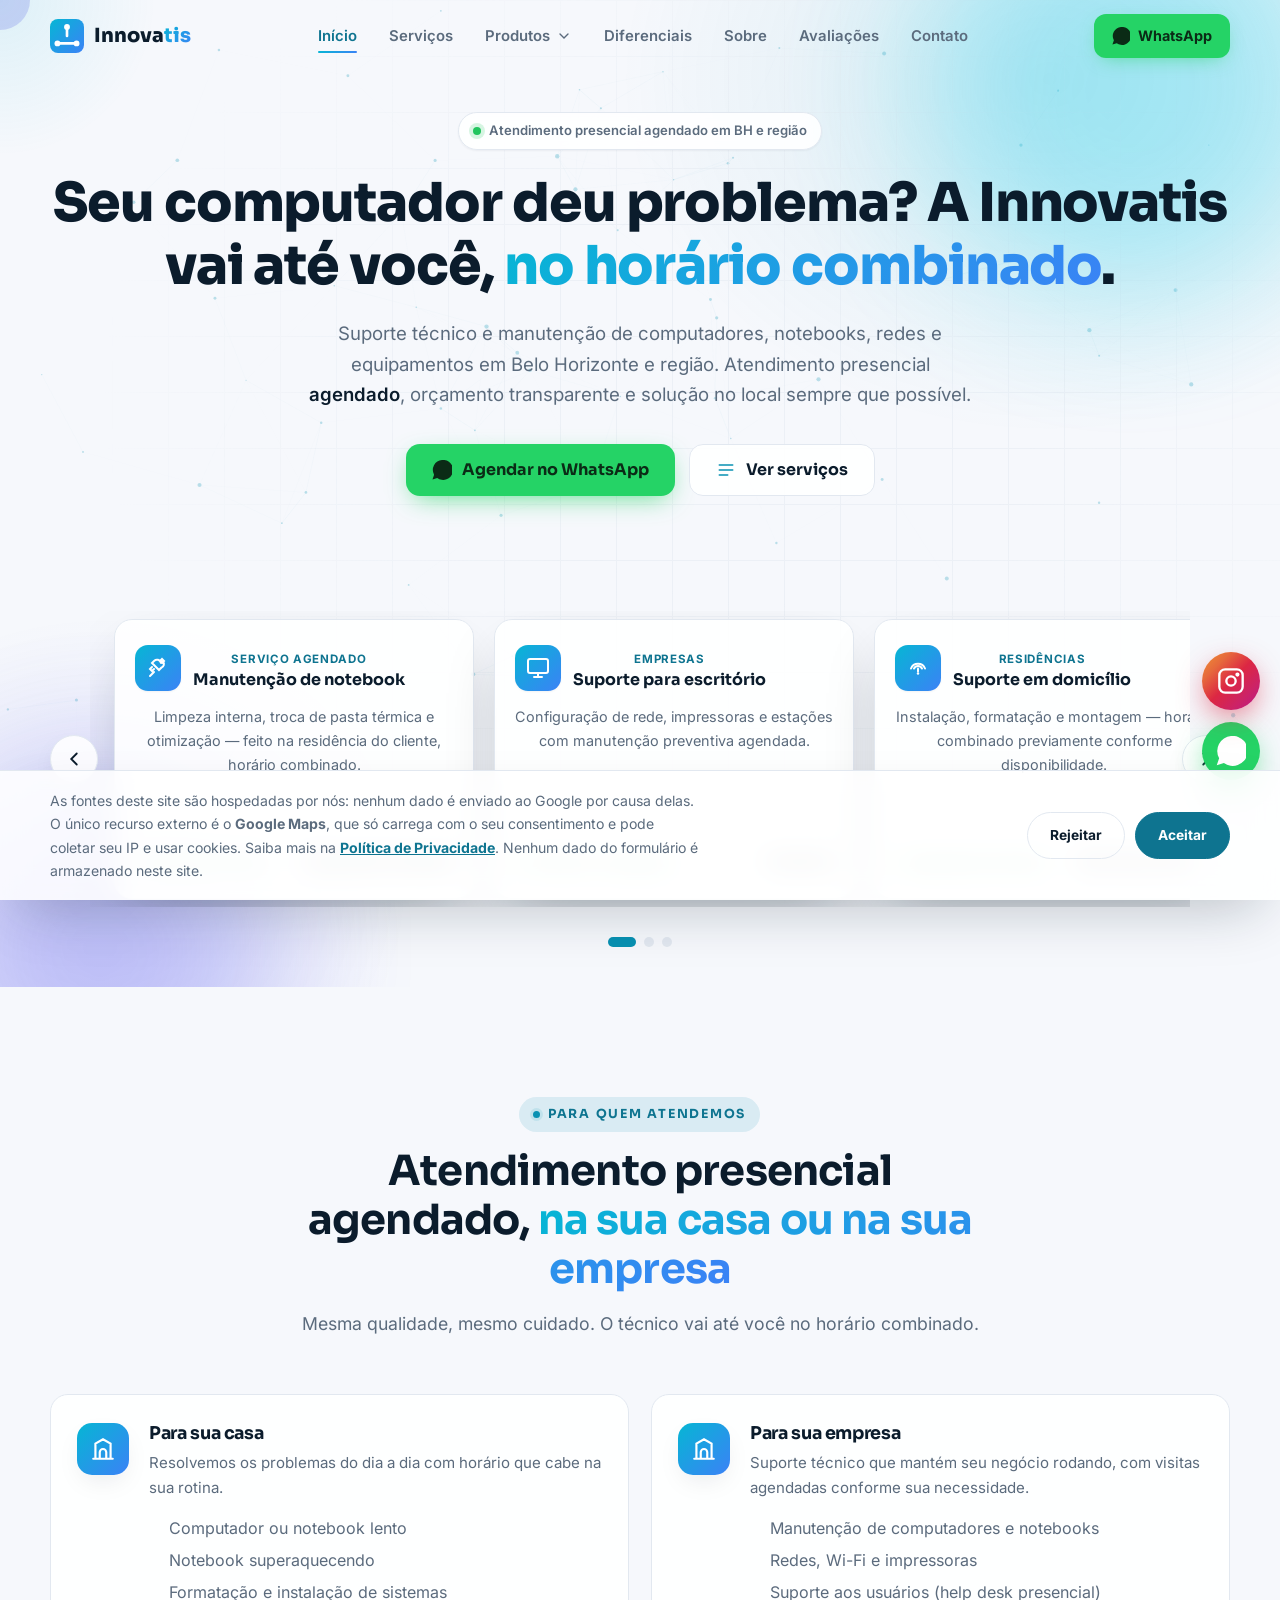
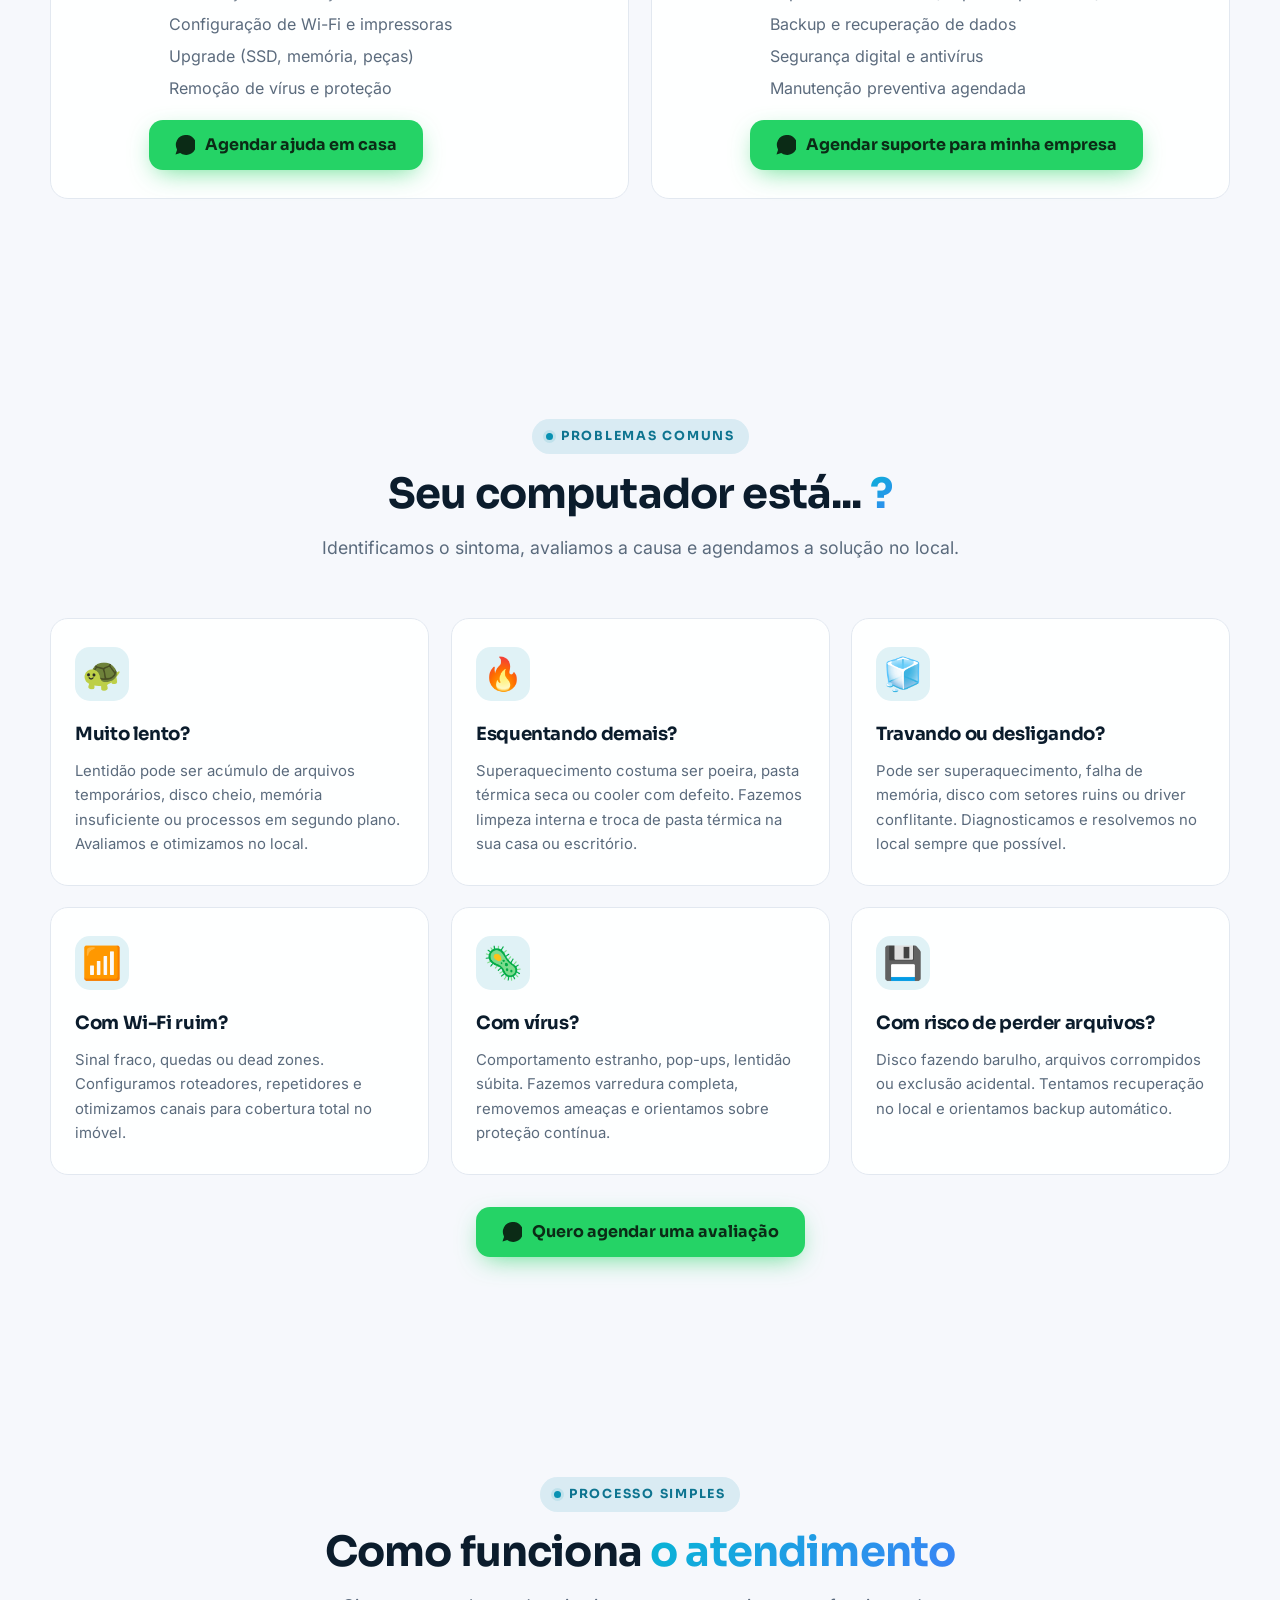
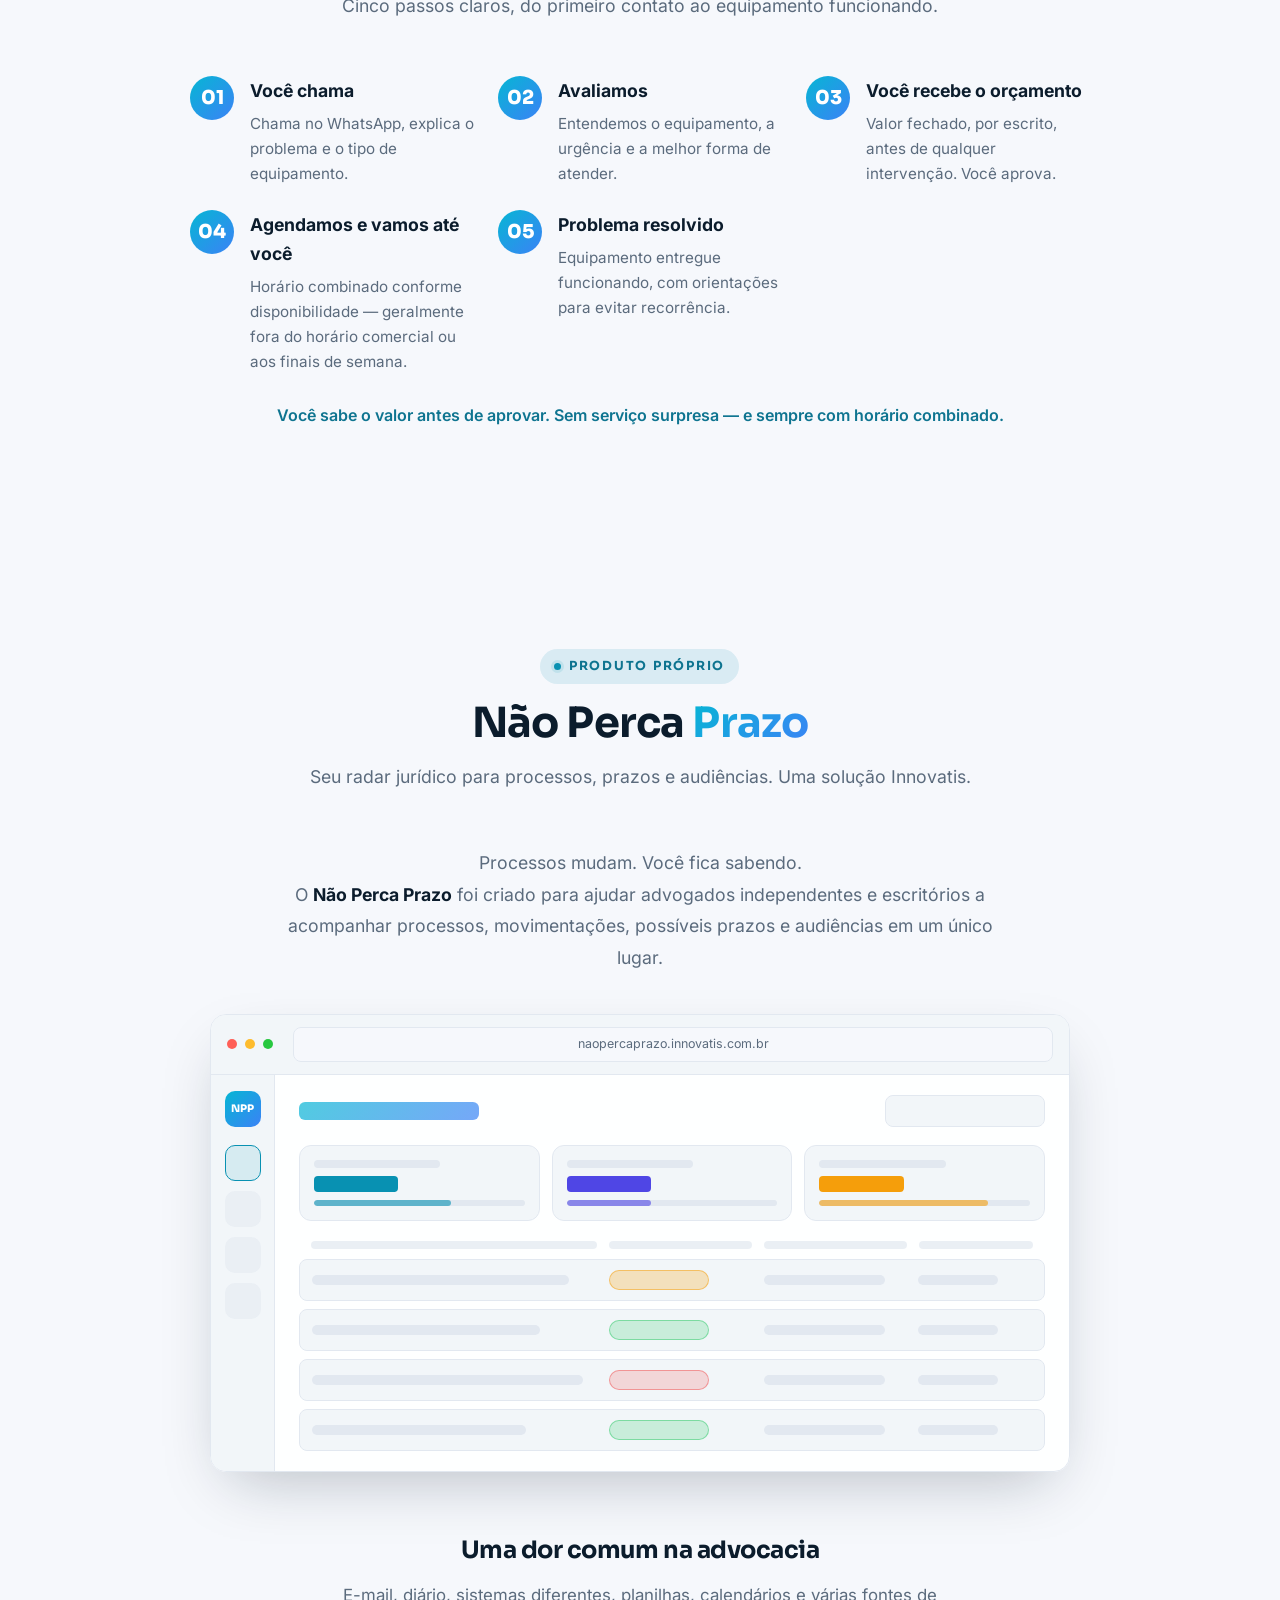
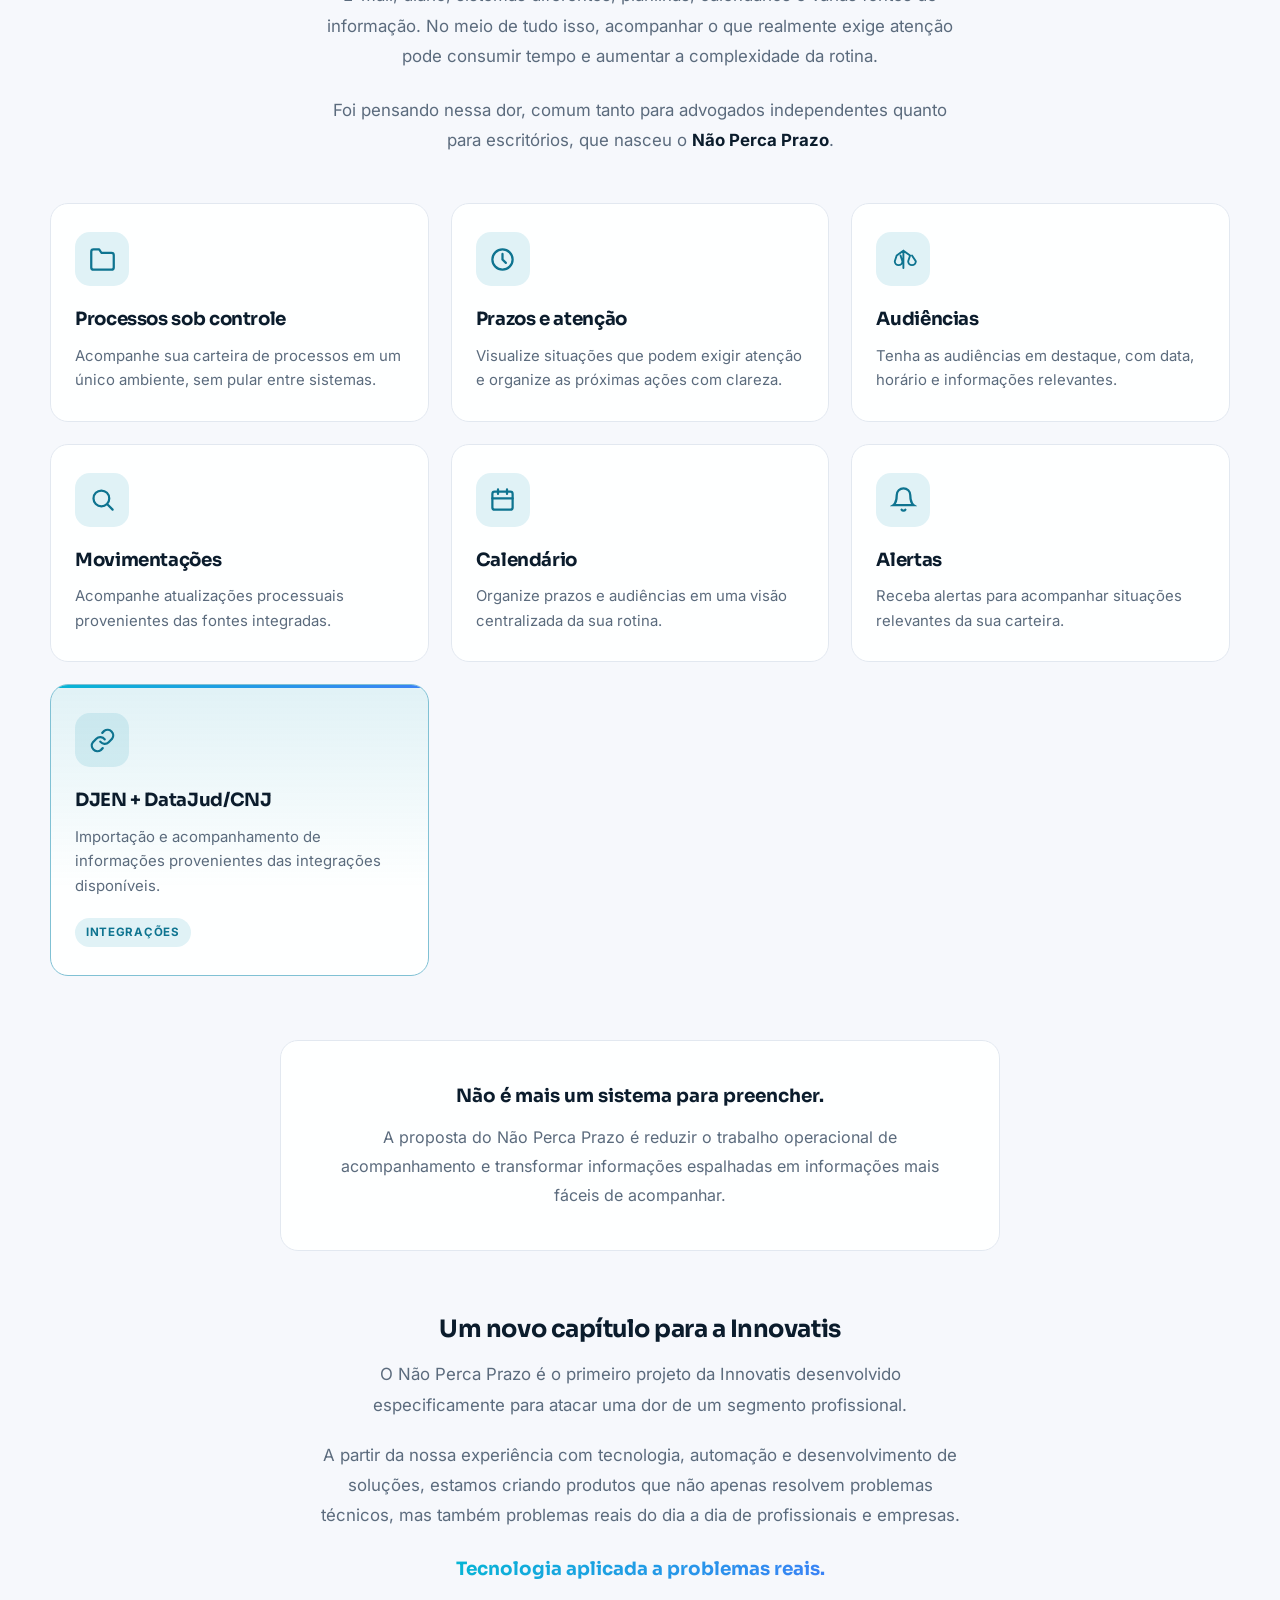
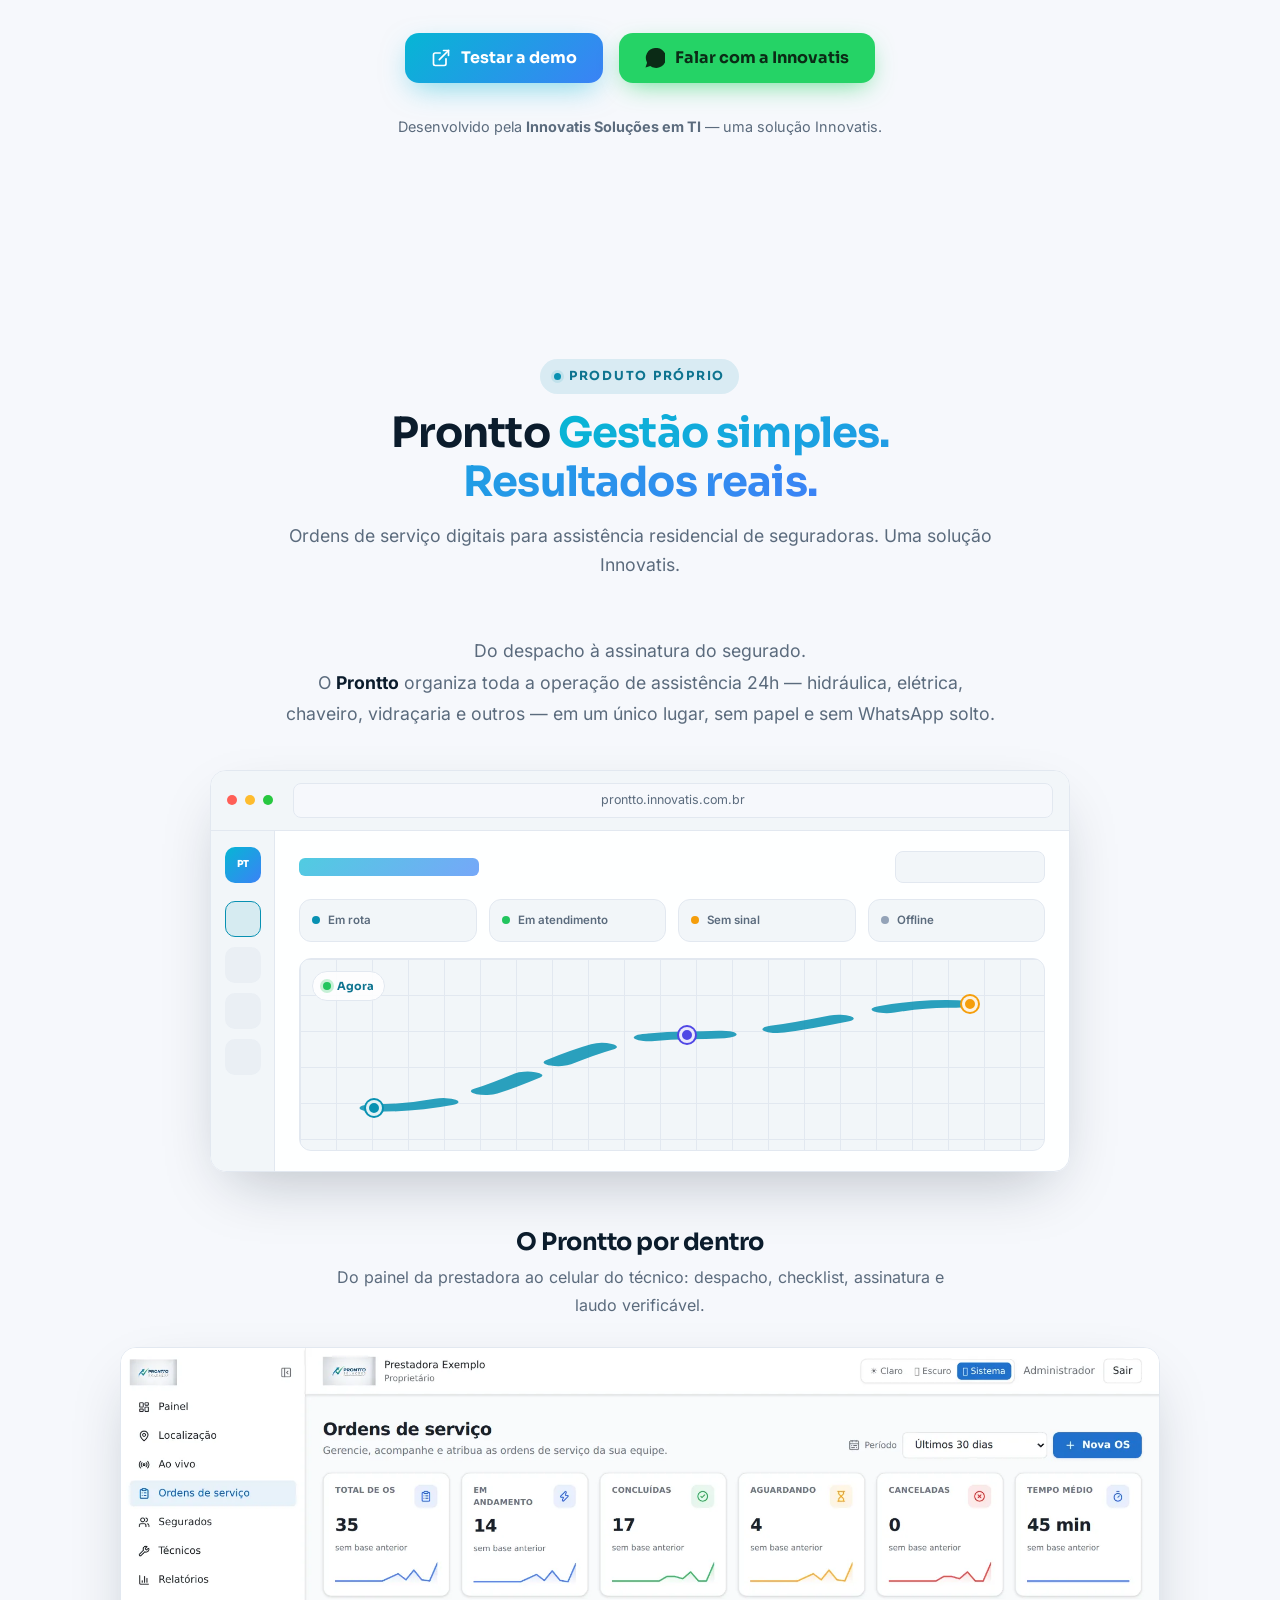
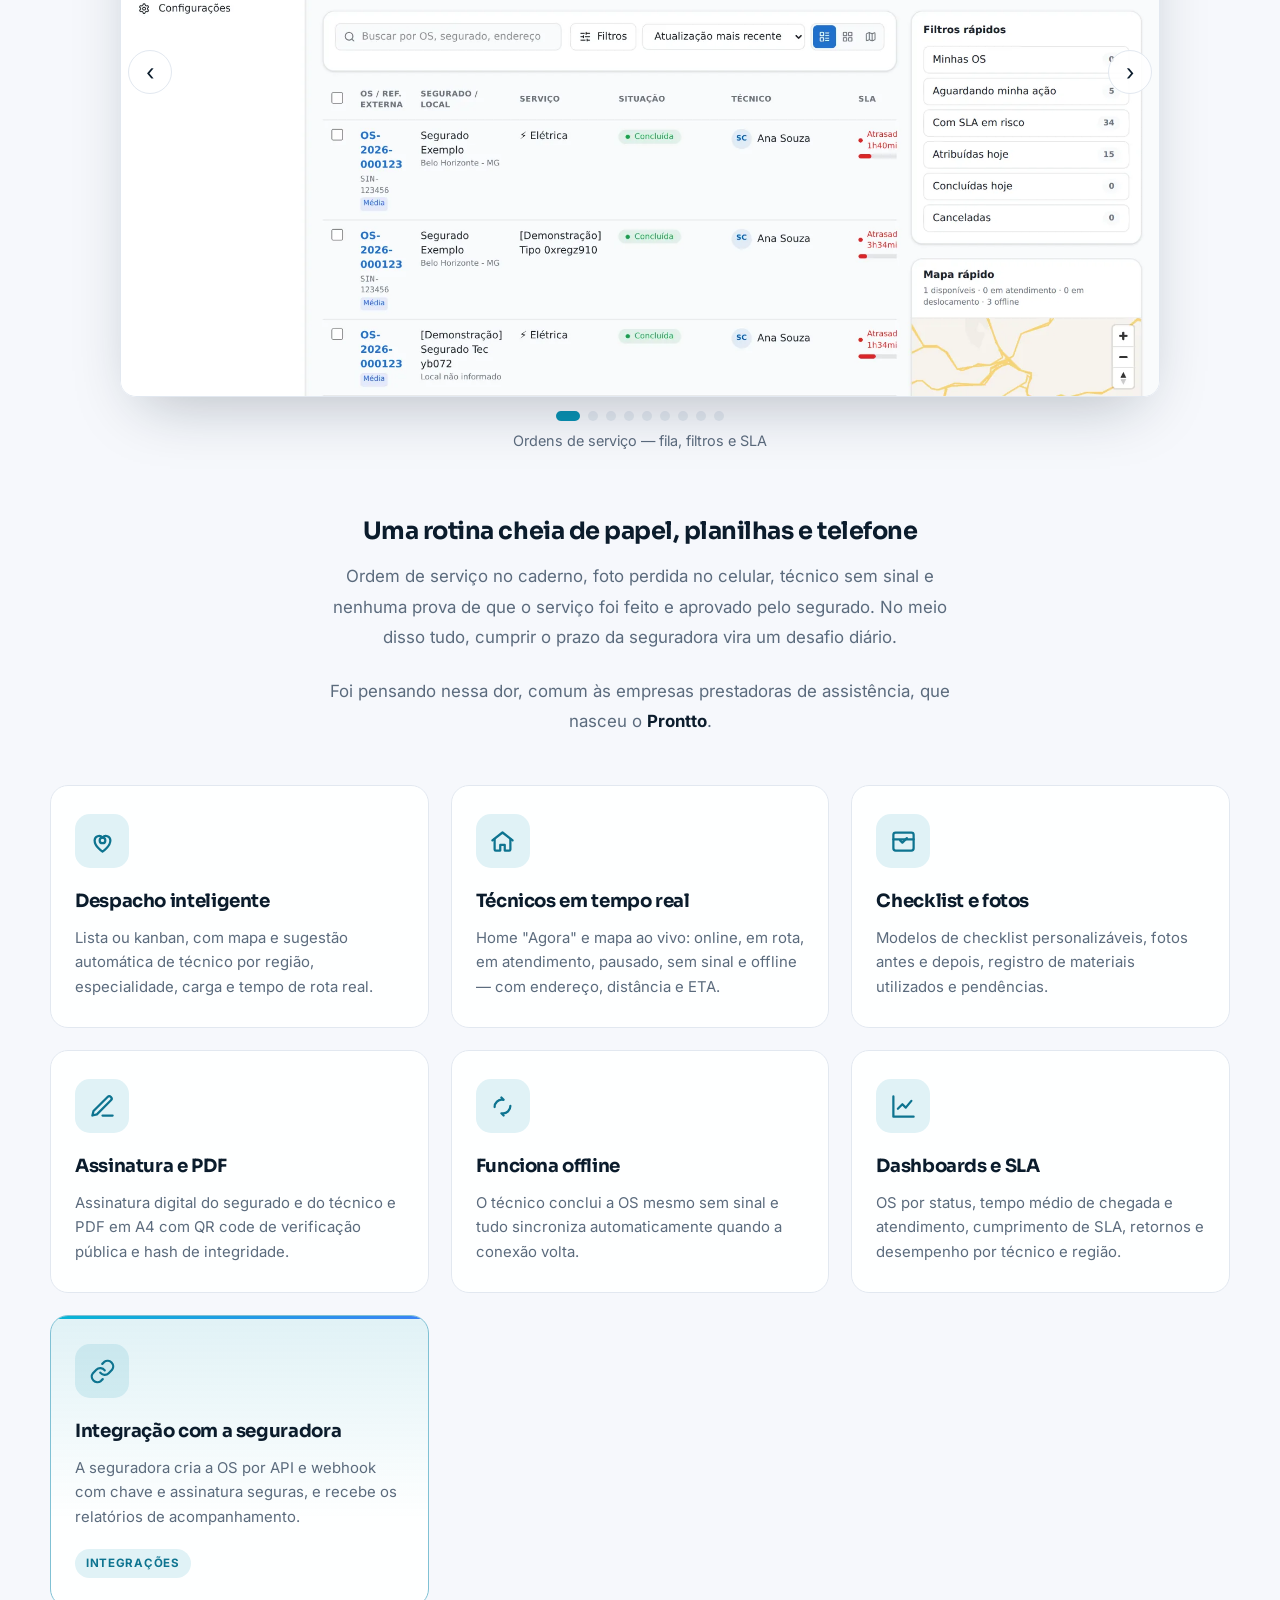
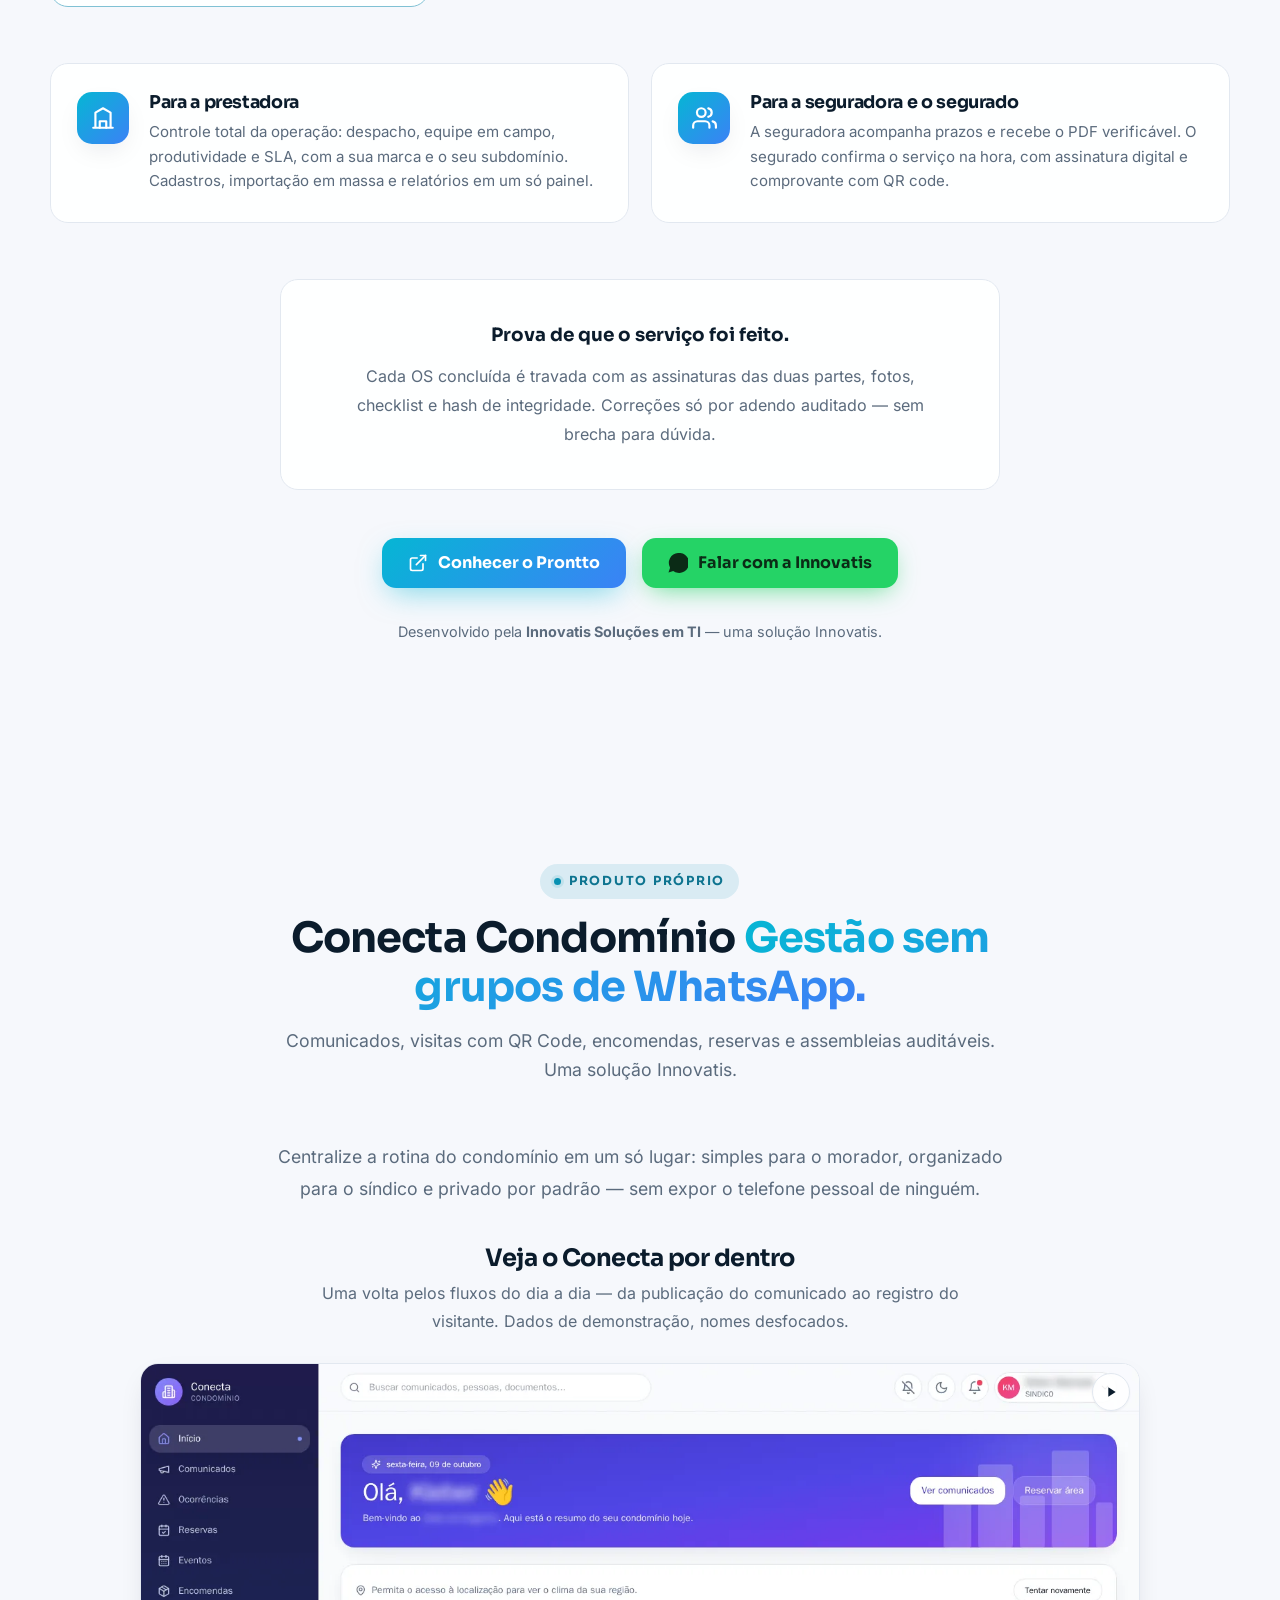
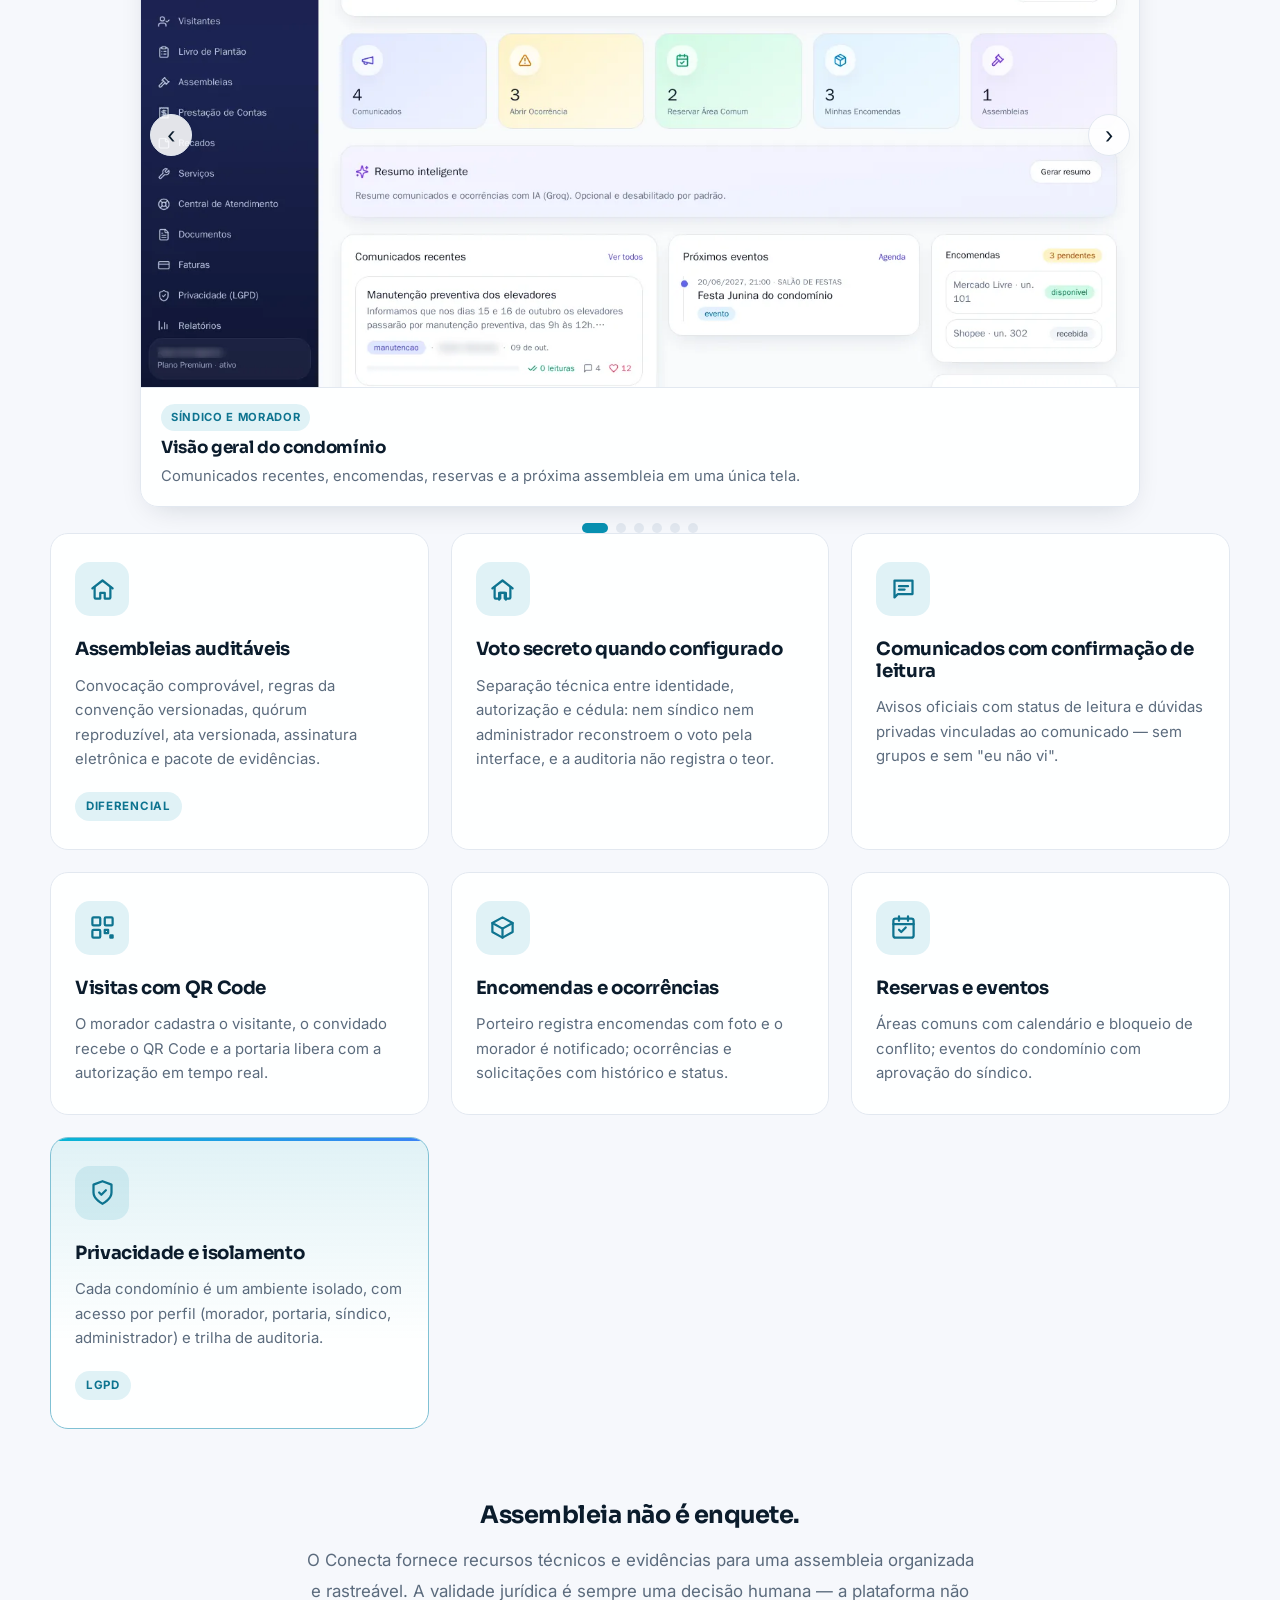
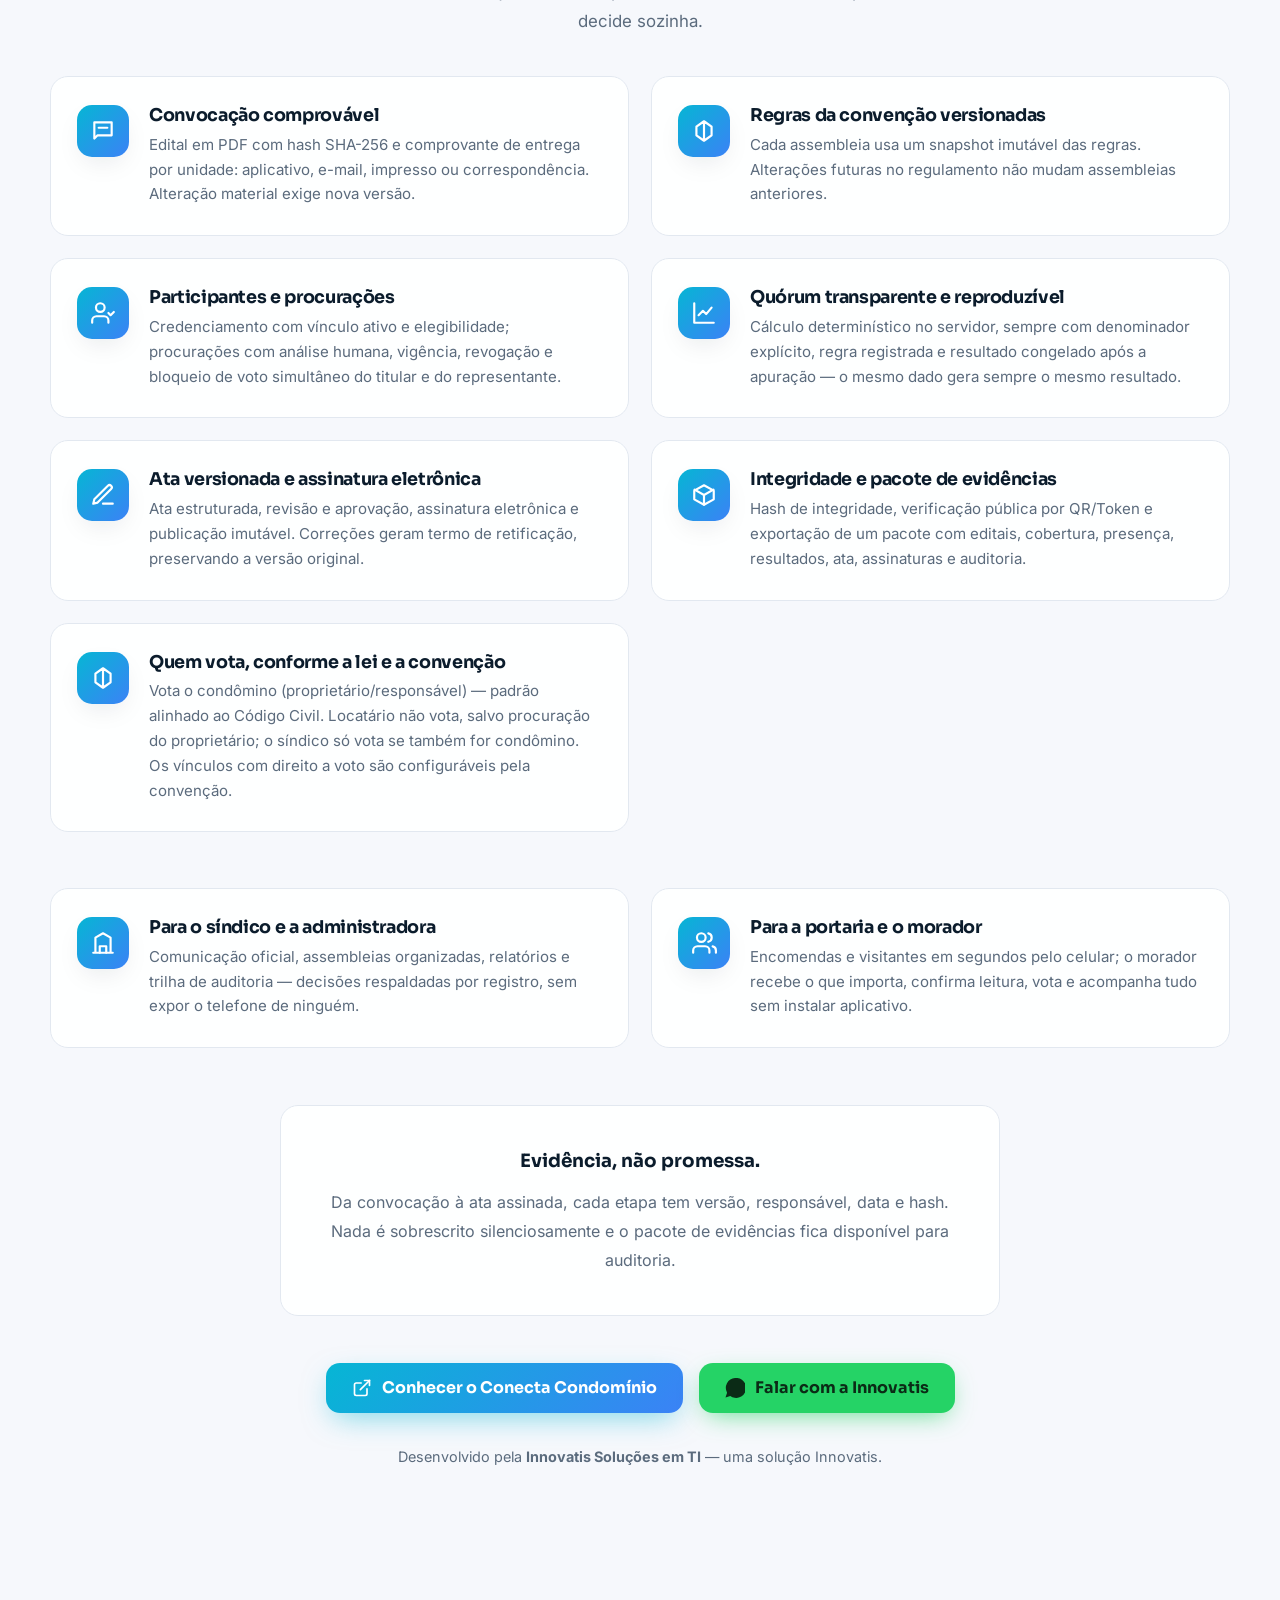
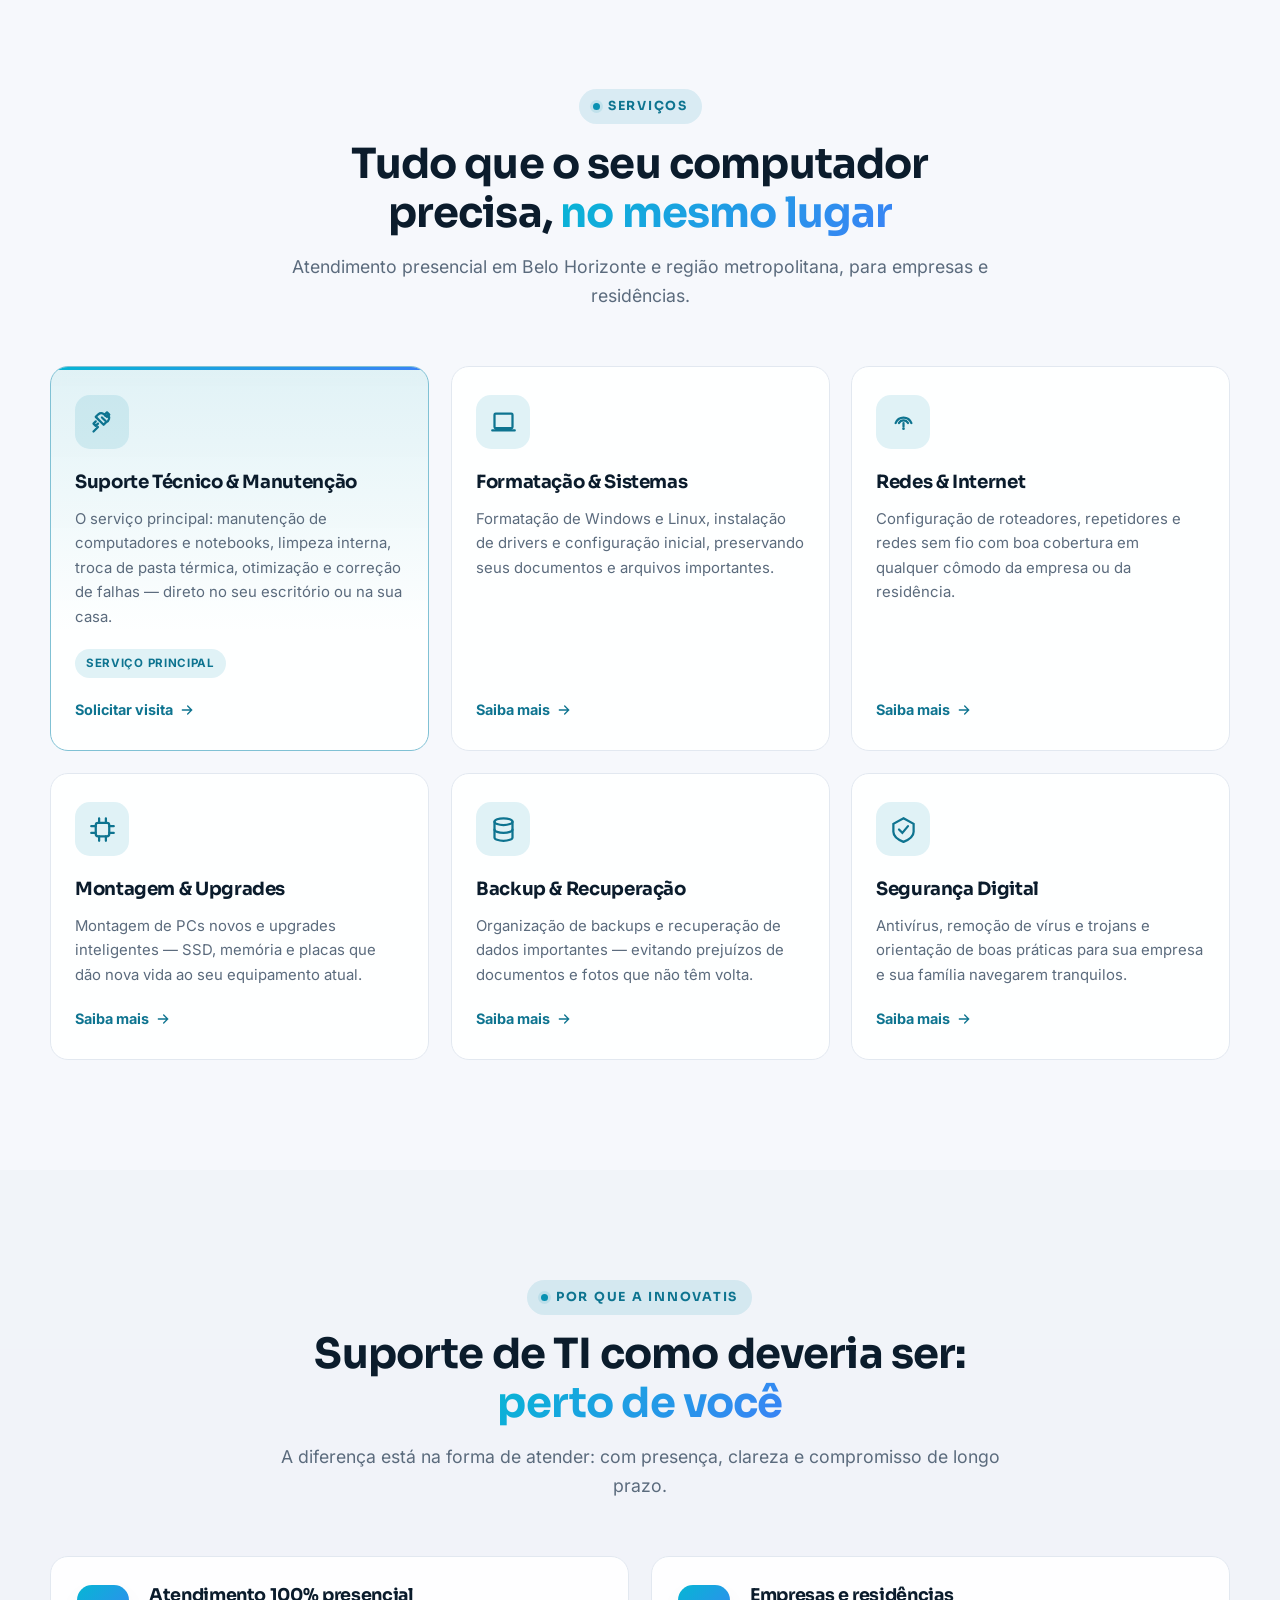
==== commit 2e39177c: "feat(seo): fortalece SEO da landing e otimiza telas para WebP Refina title/description, amplia robot" ====
--- a/index.html
+++ b/index.html
@@ -9,12 +9,19 @@
      ============================================================ -->
 
 <title>Suporte Técnico de TI em Belo Horizonte | Innovatis Soluções em TI</title>
-<meta name="description" content="Suporte técnico de TI rápido e de confiança, para sua empresa ou sua casa, em Belo Horizonte. Atendimento presencial agendado em toda a cidade e região metropolitana — manutenção de computadores, notebooks, redes, Wi-Fi, backup e segurança. Orçamento transparente. Conheça também o Não Perca Prazo, radar jurídico para advogados, o Prontto, ordens de serviço digitais para assistência residencial de seguradoras, e o Conecta Condomínio, plataforma de gestão condominial com assembleias auditáveis.">
+<meta name="description" content="Suporte técnico de TI em Belo Horizonte: manutenção de computadores e notebooks, redes, backup, segurança e orçamento transparente.">
 <meta name="keywords" content="suporte técnico de TI Belo Horizonte, manutenção de computadores BH, técnico de TI Céu Azul BH, suporte de TI para empresas BH, manutenção de notebook BH, formatação de computador BH, suporte de informática presencial BH, assistência técnica notebook Belo Horizonte, conserto computador BH, TI para pequenas empresas BH, radar jurídico, software para advogados, controle de prazos advocatícios, Não Perca Prazo, gestão de ordens de serviço, assistência residencial seguradoras, software para prestadoras de assistência 24h, Prontto, gestão condominial, software para condomínios, assembleia de condomínio, votação auditável, voto secreto em assembleia, ata de assembleia, Conecta Condomínio">
 <meta name="author" content="Innovatis Soluções em TI">
-<meta name="robots" content="index, follow">
+<meta name="robots" content="index, follow, max-snippet:-1, max-image-preview:large, max-video-preview:-1">
+<meta name="googlebot" content="index, follow, max-snippet:-1, max-image-preview:large, max-video-preview:-1">
 <meta name="theme-color" content="#0e7490">
+<meta name="geo.region" content="BR-MG">
+<meta name="geo.placename" content="Belo Horizonte">
+<meta name="geo.position" content="-19.8258515;-44.0014206">
+<meta name="ICBM" content="-19.8258515, -44.0014206">
 <link rel="canonical" href="https://innovatis.com.br/">
+<link rel="alternate" hreflang="pt-BR" href="https://innovatis.com.br/">
+<link rel="alternate" hreflang="x-default" href="https://innovatis.com.br/">
 
 <!-- Open Graph -->
 <meta property="og:type" content="website">
@@ -24,6 +31,9 @@
 <meta property="og:description" content="Atendimento presencial agendado para empresas e residências em BH e região. Suporte rápido, orçamento transparente e relação de confiança contínua. Conheça o Não Perca Prazo, o radar jurídico da Innovatis.">
 <meta property="og:url" content="https://innovatis.com.br/">
 <meta property="og:image" content="https://innovatis.com.br/og-image.png">
+<meta property="og:image:url" content="https://innovatis.com.br/og-image.png">
+<meta property="og:image:secure_url" content="https://innovatis.com.br/og-image.png">
+<meta property="og:image:type" content="image/png">
 <meta property="og:image:width" content="1200">
 <meta property="og:image:height" content="630">
 <meta property="og:image:alt" content="Innovatis Soluções em TI — suporte técnico de TI em Belo Horizonte">
@@ -33,6 +43,7 @@
 <meta name="twitter:title" content="Suporte Técnico de TI em Belo Horizonte — Innovatis Soluções em TI">
 <meta name="twitter:description" content="Atendimento presencial agendado para empresas e residências em BH e região. Suporte rápido, orçamento transparente e relação de confiança contínua.">
 <meta name="twitter:image" content="https://innovatis.com.br/og-image.png">
+<meta name="twitter:image:alt" content="Innovatis Soluções em TI — suporte técnico de TI em Belo Horizonte">
 
 <!-- Favicon (SVG inline) -->
 <link rel="icon" type="image/svg+xml" href="data:image/svg+xml,%3Csvg xmlns='http://www.w3.org/2000/svg' viewBox='0 0 64 64'%3E%3Cdefs%3E%3ClinearGradient id='g' x1='0' y1='0' x2='1' y2='1'%3E%3Cstop offset='0' stop-color='%2306b6d4'/%3E%3Cstop offset='1' stop-color='%233b82f6'/%3E%3C/linearGradient%3E%3C/defs%3E%3Crect width='64' height='64' rx='15' fill='url(%23g)'/%3E%3Cg stroke='%23ffffff' stroke-width='4.5' stroke-linecap='round'%3E%3Cpath d='M32 20v12'/%3E%3Cpath d='M14 46h36'/%3E%3C/g%3E%3Cg fill='%23ffffff'%3E%3Ccircle cx='32' cy='15' r='5.5'/%3E%3Ccircle cx='14' cy='46' r='5.5'/%3E%3Ccircle cx='50' cy='46' r='5.5'/%3E%3C/g%3E%3C/svg%3E">
@@ -86,6 +97,28 @@
     { "@type": "City", "name": "Belo Horizonte" },
     { "@type": "Place", "name": "Região Metropolitana de Belo Horizonte" }
   ],
+  "logo": "https://innovatis.com.br/og-image.png",
+  "image": ["https://innovatis.com.br/og-image.png"],
+  "sameAs": ["https://www.instagram.com/innovatis.solucoes"],
+  "hasMap": "https://www.google.com/maps/dir/?api=1&destination=Rua+Jo%C3%A3o+Gualberto+dos+Santos+47,+C%C3%A9u+Azul,+Belo+Horizonte+-+MG,+31580-500",
+  "currenciesAccepted": "BRL",
+  "paymentAccepted": "PIX, Cartão de crédito, Dinheiro",
+  "contactPoint": [
+    {
+      "@type": "ContactPoint",
+      "telephone": "+5531982888685",
+      "contactType": "customer service",
+      "areaServed": "BR",
+      "availableLanguage": ["Portuguese"]
+    }
+  ],
+  "aggregateRating": {
+    "@type": "AggregateRating",
+    "ratingValue": "5.0",
+    "bestRating": "5",
+    "worstRating": "1",
+    "reviewCount": "89"
+  },
   "hasOfferCatalog": {
     "@type": "OfferCatalog",
     "name": "Serviços de TI",
@@ -96,11 +129,76 @@
       { "@type": "Offer", "itemOffered": { "@type": "Service", "name": "Montagem e upgrade de hardware" } },
       { "@type": "Offer", "itemOffered": { "@type": "Service", "name": "Backup e recuperação de dados" } },
       { "@type": "Offer", "itemOffered": { "@type": "Service", "name": "Segurança digital e remoção de vírus" } },
-      { "@type": "Offer", "itemOffered": { "@type": "SoftwareApplication", "name": "Não Perca Prazo", "applicationCategory": "BusinessApplication", "operatingSystem": "Web", "url": "https://nao-perca-prazo.pages.dev", "description": "Radar jurídico para acompanhamento de processos, prazos e audiências" } },
+      { "@type": "Offer", "itemOffered": { "@type": "SoftwareApplication", "name": "Não Perca Prazo", "applicationCategory": "BusinessApplication", "operatingSystem": "Web", "url": "https://naopercaprazo.innovatis.com.br", "description": "Radar jurídico para acompanhamento de processos, prazos e audiências" } },
       { "@type": "Offer", "itemOffered": { "@type": "SoftwareApplication", "name": "Prontto", "applicationCategory": "BusinessApplication", "operatingSystem": "Web", "url": "https://prontto.innovatis.com.br", "description": "Ordens de serviço digitais para assistência residencial de seguradoras: despacho, checklist, assinatura do segurado e rastreamento de técnicos" } },
       { "@type": "Offer", "itemOffered": { "@type": "SoftwareApplication", "name": "Conecta Condomínio", "applicationCategory": "BusinessApplication", "operatingSystem": "Web", "url": "https://conectacondominio.innovatis.com.br", "description": "Plataforma de gestão condominial: comunicados, visitas com QR Code, encomendas, reservas e assembleias com convocação comprovável, votação auditável e voto secreto" } }
     ]
   }
+}
+</script>
+
+<script type="application/ld+json">
+{
+  "@context": "https://schema.org",
+  "@type": "Organization",
+  "@id": "https://innovatis.com.br/#organization",
+  "name": "Innovatis Soluções em TI",
+  "legalName": "Innovatis Soluções em TI",
+  "url": "https://innovatis.com.br/",
+  "logo": {
+    "@type": "ImageObject",
+    "url": "https://innovatis.com.br/og-image.png",
+    "width": 1200,
+    "height": 630
+  },
+  "taxID": "42.042.979/0001-00",
+  "email": "contato@innovatis.com.br",
+  "telephone": "+5531982888685",
+  "address": {
+    "@type": "PostalAddress",
+    "streetAddress": "Rua João Gualberto dos Santos, 47",
+    "addressLocality": "Belo Horizonte",
+    "addressRegion": "MG",
+    "postalCode": "31580-500",
+    "addressCountry": "BR"
+  },
+  "sameAs": ["https://www.instagram.com/innovatis.solucoes"],
+  "contactPoint": [
+    {
+      "@type": "ContactPoint",
+      "telephone": "+5531982888685",
+      "contactType": "customer service",
+      "areaServed": "BR",
+      "availableLanguage": ["Portuguese"]
+    }
+  ]
+}
+</script>
+
+<script type="application/ld+json">
+{
+  "@context": "https://schema.org",
+  "@type": "WebSite",
+  "@id": "https://innovatis.com.br/#website",
+  "url": "https://innovatis.com.br/",
+  "name": "Innovatis Soluções em TI",
+  "inLanguage": "pt-BR",
+  "publisher": { "@id": "https://innovatis.com.br/#organization" }
+}
+</script>
+
+<script type="application/ld+json">
+{
+  "@context": "https://schema.org",
+  "@type": "WebPage",
+  "@id": "https://innovatis.com.br/#webpage",
+  "url": "https://innovatis.com.br/",
+  "name": "Suporte Técnico de TI em Belo Horizonte | Innovatis Soluções em TI",
+  "description": "Suporte técnico de TI em Belo Horizonte: manutenção de computadores e notebooks, redes, backup, segurança e orçamento transparente.",
+  "inLanguage": "pt-BR",
+  "isPartOf": { "@id": "https://innovatis.com.br/#website" },
+  "about": { "@id": "https://innovatis.com.br/#business" },
+  "primaryImageOfPage": "https://innovatis.com.br/og-image.png"
 }
 </script>
 
@@ -112,7 +210,7 @@
   "applicationCategory": "BusinessApplication",
   "applicationSubCategory": "Radar jurídico",
   "operatingSystem": "Web",
-  "url": "https://nao-perca-prazo.pages.dev",
+  "url": "https://naopercaprazo.innovatis.com.br",
   "description": "Radar jurídico para advogados e escritórios: acompanhe processos, movimentações, prazos e audiências em um único lugar.",
   "publisher": {
     "@type": "Organization",
@@ -132,6 +230,8 @@
   "operatingSystem": "Web",
   "url": "https://prontto.innovatis.com.br",
   "description": "Plataforma para empresas prestadoras que atendem segurados em reparos cobertos pela apólice: despacho, checklist, assinatura digital do segurado, PDF verificável e rastreamento dos técnicos em tempo real.",
+  "screenshot": "https://innovatis.com.br/screens-prontto/01-ordens.webp",
+  "featureList": ["Despacho inteligente", "Técnicos em tempo real", "Checklist e fotos", "Assinatura digital e PDF verificável", "Funcionamento offline", "Dashboards e SLA", "Integração com a seguradora"],
   "publisher": {
     "@type": "Organization",
     "name": "Innovatis Soluções em TI",
@@ -150,11 +250,62 @@
   "operatingSystem": "Web",
   "url": "https://conectacondominio.innovatis.com.br",
   "description": "Plataforma de gestão condominial com assembleias auditáveis: convocação comprovável, regras da convenção versionadas, procurações controladas, votação auditável, voto secreto, quórum reproduzível, ata versionada, assinatura eletrônica e pacote de evidências. Também reúne comunicados, visitas com QR Code, encomendas, reservas e ocorrências.",
+  "screenshot": "https://innovatis.com.br/screens/00-inicio.webp",
+  "featureList": ["Comunicados com confirmação de leitura", "Visitas com QR Code", "Encomendas", "Reservas de áreas comuns", "Ocorrências e atendimento com protocolo", "Assembleias auditáveis", "Relatórios de gestão"],
   "publisher": {
     "@type": "Organization",
     "name": "Innovatis Soluções em TI",
     "url": "https://innovatis.com.br/"
   }
+}
+</script>
+
+<script type="application/ld+json">
+{
+  "@context": "https://schema.org",
+  "@type": "FAQPage",
+  "mainEntity": [
+    {
+      "@type": "Question",
+      "name": "Vocês atendem em domicílio?",
+      "acceptedAnswer": { "@type": "Answer", "text": "Sim, mediante agendamento prévio pelo WhatsApp." }
+    },
+    {
+      "@type": "Question",
+      "name": "Vocês atendem fora de Belo Horizonte?",
+      "acceptedAnswer": { "@type": "Answer", "text": "Sim, conforme disponibilidade e região de atendimento." }
+    },
+    {
+      "@type": "Question",
+      "name": "Vocês fazem orçamento antes do serviço?",
+      "acceptedAnswer": { "@type": "Answer", "text": "Sim. O orçamento é aprovado antes da execução do serviço." }
+    },
+    {
+      "@type": "Question",
+      "name": "Vocês formatam computador sem perder meus arquivos?",
+      "acceptedAnswer": { "@type": "Answer", "text": "Primeiro avaliamos os dados existentes. Quando necessário, recomendamos backup antes da formatação." }
+    },
+    {
+      "@type": "Question",
+      "name": "Vocês atendem empresas?",
+      "acceptedAnswer": { "@type": "Answer", "text": "Sim, em demandas pontuais ou manutenção recorrente, conforme disponibilidade de agenda." }
+    },
+    {
+      "@type": "Question",
+      "name": "Vocês trabalham com notebook?",
+      "acceptedAnswer": { "@type": "Answer", "text": "Sim: manutenção, limpeza interna, troca de pasta térmica, upgrades, formatação, configuração e diagnóstico." }
+    },
+    {
+      "@type": "Question",
+      "name": "Vocês configuram Wi-Fi?",
+      "acceptedAnswer": { "@type": "Answer", "text": "Sim: configuração e análise de roteadores, repetidores e redes sem fio." }
+    },
+    {
+      "@type": "Question",
+      "name": "Posso chamar a Innovatis mesmo sem saber qual é o problema?",
+      "acceptedAnswer": { "@type": "Answer", "text": "Sim. Explique os sintomas pelo WhatsApp — a avaliação inicial ajuda a definir o próximo passo, incluindo o agendamento do atendimento." }
+    }
+  ]
 }
 </script>
 
@@ -489,6 +640,41 @@
   transition:width .3s var(--ease),background .3s var(--ease);
 }
 .hero-carousel-dots button[aria-selected="true"]{width:28px;background:var(--brand);border-radius:999px}
+
+/* CONECTA — CARROSSEL DE TELAS DO PRODUTO */
+.cc-demo{margin-top:8px}
+.cc-demo-title{font-family:'Sora',sans-serif;font-weight:700;font-size:1.5rem;text-align:center;margin:0 0 8px}
+.cc-demo-sub{text-align:center;color:var(--muted);max-width:660px;margin:0 auto 28px;line-height:1.7}
+.cc-carousel{position:relative;max-width:1000px;margin:0 auto}
+.cc-frame{position:relative}
+.cc-viewport{overflow:hidden;border:1px solid var(--line);border-radius:var(--radius);background:var(--surface);box-shadow:var(--shadow-md)}
+.cc-track{display:flex;transition:transform .5s var(--ease)}
+.cc-slide{flex:0 0 100%;min-width:0;margin:0}
+.cc-shot{position:relative;aspect-ratio:16/10;overflow:hidden;background:var(--surface-2)}
+.cc-shot img{display:block;width:100%;height:100%;object-fit:cover;object-position:var(--focus,center)}
+.cc-cap{display:flex;flex-direction:column;gap:7px;padding:16px 20px 18px;border-top:1px solid var(--line)}
+.cc-badge{align-self:flex-start;font-size:.7rem;font-weight:700;letter-spacing:.06em;text-transform:uppercase;color:var(--brand-strong);background:var(--brand-soft);padding:4px 10px;border-radius:999px}
+.cc-cap-title{font-family:'Sora',sans-serif;font-weight:700;font-size:1.05rem;margin:0;color:var(--ink)}
+.cc-cap-benefit{color:var(--muted);font-size:.92rem;line-height:1.6;margin:0}
+.cc-arrow{position:absolute;top:50%;transform:translateY(-50%);z-index:2;width:42px;height:42px;border-radius:999px;border:1px solid var(--line);background:var(--surface);color:var(--ink);cursor:pointer;font-size:22px;line-height:1;display:flex;align-items:center;justify-content:center;box-shadow:var(--shadow-md)}
+.cc-prev{left:10px}
+.cc-next{right:10px}
+.cc-arrow:hover{border-color:var(--brand);color:var(--brand-strong)}
+.cc-arrow:focus-visible,.cc-dots button:focus-visible,.cc-toggle:focus-visible{outline:2px solid var(--brand);outline-offset:2px}
+.cc-toggle{position:absolute;top:10px;right:10px;z-index:2;width:38px;height:38px;border-radius:999px;border:1px solid var(--line);background:var(--surface);color:var(--ink);cursor:pointer;display:flex;align-items:center;justify-content:center;box-shadow:var(--shadow-sm)}
+.cc-toggle svg{width:16px;height:16px}
+.cc-dots{display:flex;justify-content:center;gap:8px;margin-top:16px}
+.cc-dots button{width:10px;height:10px;border:0;border-radius:999px;background:var(--line);padding:0;cursor:pointer;transition:width .3s var(--ease),background .3s var(--ease)}
+.cc-dots button[aria-selected="true"]{width:26px;background:var(--brand)}
+@media (max-width:640px){
+  .cc-shot{aspect-ratio:4/3}
+  .cc-shot img{object-position:64% center}
+  .cc-cap{padding:14px 16px 16px}
+  .cc-arrow{width:38px;height:38px}
+}
+@media (prefers-reduced-motion: reduce){
+  .cc-track{transition:none}
+}
 
 /* CANVAS DE PARTÍCULAS FULL PAGE */
 #particles[data-fullpage]{
@@ -1714,6 +1900,23 @@
       </p>
     </div>
 
+    <!-- TELAS DO PRODUTO (carrossel) -->
+    <div class="reveal cc-demo" data-d="2" id="telas">
+      <h3 class="cc-demo-title">Veja o Conecta por dentro</h3>
+      <p class="cc-demo-sub">Uma volta pelos fluxos do dia a dia — da publicação do comunicado ao registro do visitante. Dados de demonstração, nomes desfocados.</p>
+      <div id="cc-carousel" class="cc-carousel" role="group" aria-roledescription="carrossel" aria-label="Telas do Conecta Condomínio">
+        <div class="cc-frame">
+          <div class="cc-viewport">
+            <div id="cc-slides" class="cc-track" aria-live="polite"></div>
+          </div>
+          <button id="cc-prev" class="cc-arrow cc-prev" type="button" aria-label="Tela anterior">&#8249;</button>
+          <button id="cc-next" class="cc-arrow cc-next" type="button" aria-label="Próxima tela">&#8250;</button>
+          <button id="cc-toggle" class="cc-toggle" type="button" aria-label="Pausar apresentação" aria-pressed="false"></button>
+        </div>
+        <div id="cc-dots" class="cc-dots" role="tablist" aria-label="Escolher tela"></div>
+      </div>
+    </div>
+
     <!-- RECURSOS -->
     <div class="services-grid reveal" data-d="1">
       <article class="service-card">
@@ -1859,21 +2062,6 @@
         Da convocação à ata assinada, cada etapa tem versão, responsável, data e hash. Nada é
         sobrescrito silenciosamente e o pacote de evidências fica disponível para auditoria.
       </p>
-    </div>
-
-    <!-- TELAS (carrossel) -->
-    <div class="reveal" data-d="2" style="margin-top:72px">
-      <h3 style="font-family:'Sora',sans-serif;font-weight:700;font-size:1.5rem;text-align:center;margin-bottom:8px">Veja o Conecta por dentro</h3>
-      <p style="text-align:center;color:var(--muted);max-width:620px;margin:0 auto 24px">Telas reais do aplicativo. Dados pessoais desfocados por privacidade.</p>
-      <div id="cc-carousel" style="position:relative;max-width:960px;margin:0 auto">
-        <div style="overflow:hidden;border:1px solid var(--line);border-radius:var(--radius);background:var(--surface)">
-          <div id="cc-slides" style="display:flex;transition:transform .5s ease"></div>
-        </div>
-        <button id="cc-prev" type="button" aria-label="Tela anterior" style="position:absolute;left:8px;top:50%;transform:translateY(-50%);width:40px;height:40px;border-radius:9999px;border:1px solid var(--line);background:var(--surface);color:var(--ink);cursor:pointer;font-size:22px;line-height:1">&#8249;</button>
-        <button id="cc-next" type="button" aria-label="Próxima tela" style="position:absolute;right:8px;top:50%;transform:translateY(-50%);width:40px;height:40px;border-radius:9999px;border:1px solid var(--line);background:var(--surface);color:var(--ink);cursor:pointer;font-size:22px;line-height:1">&#8250;</button>
-      </div>
-      <div id="cc-dots" style="display:flex;justify-content:center;gap:8px;margin-top:14px"></div>
-      <p id="cc-cap" style="text-align:center;color:var(--muted);margin-top:8px;font-size:.9rem"></p>
     </div>
 
     <!-- CTA -->
@@ -2062,7 +2250,7 @@
           <svg viewBox="0 0 24 24" fill="currentColor"><path d="M12 2l3 6.6 7 .9-5.2 4.8 1.4 7L12 17.8 5.8 21l1.4-7L2 9.5l7-.9z"/></svg>
           <svg viewBox="0 0 24 24" fill="currentColor"><path d="M12 2l3 6.6 7 .9-5.2 4.8 1.4 7L12 17.8 5.8 21l1.4-7L2 9.5l7-.9z"/></svg>
         </span>
-        <span class="rating-note">Baseado em avaliações no Google · 12 avaliações</span>
+        <span class="rating-note">Baseado em 89 avaliações no Google</span>
       </div>
     </div>
 
@@ -3222,20 +3410,151 @@
 <script>
 (function () {
   var slides = [
-    ['00-inicio.png', 'Início — visão geral do condomínio'],
-    ['01-comunicados.png', 'Comunicados com confirmação de leitura'],
-    ['05-visitantes.png', 'Visitantes com QR Code'],
-    ['04-encomendas.png', 'Encomendas na portaria'],
-    ['02-ocorrencias.png', 'Ocorrências e solicitações'],
-    ['03-reservas.png', 'Reservas de áreas comuns'],
-    ['06-assembleias.png', 'Assembleias auditáveis'],
-    ['07-relatorios.png', 'Relatórios para a gestão'],
-    ['08-gestao.png', 'Gestão de unidades e moradores']
+    { f: '00-inicio.webp', aud: 'Síndico e morador', t: 'Visão geral do condomínio', b: 'Comunicados recentes, encomendas, reservas e a próxima assembleia em uma única tela.' },
+    { f: '01-comunicados.webp', aud: 'Síndico e administração', t: 'Comunicados com confirmação de leitura', b: 'Publique para todo o condomínio ou só para os públicos necessários — e veja quem confirmou a leitura.' },
+    { f: '02-atendimento.webp', aud: 'Síndico, portaria e morador', t: 'Cada solicitação vira um protocolo', b: 'Abertura, categoria, responsável, histórico e status: nada se perde em conversa particular.' },
+    { f: '03-visitantes.webp', aud: 'Portaria e morador', t: 'Visitas autorizadas por QR Code', b: 'O morador cadastra o visitante e a portaria valida o QR Code, sem expor telefone ou documento.' },
+    { f: '04-relatorios.webp', aud: 'Síndico e administração', t: 'Indicadores da gestão', b: 'Taxa de leitura, adesão dos moradores, participação e pendências operacionais no mesmo painel.' },
+    { f: '05-gestao.webp', aud: 'Administração', t: 'Adesão de moradores sem planilha', b: 'Blocos e unidades, convites e autocadastro por QR Code, com o progresso de adesão por bloco.' }
   ];
   var track = document.getElementById('cc-slides');
   var dots = document.getElementById('cc-dots');
-  var cap = document.getElementById('cc-cap');
   var wrap = document.getElementById('cc-carousel');
+  if (!track || !wrap) return;
+  var prev = document.getElementById('cc-prev');
+  var next = document.getElementById('cc-next');
+  var toggle = document.getElementById('cc-toggle');
+  var reduce = window.matchMedia && window.matchMedia('(prefers-reduced-motion: reduce)').matches;
+  var ICON_PAUSE = '<svg viewBox="0 0 24 24" fill="currentColor" aria-hidden="true"><rect x="6" y="5" width="4" height="14" rx="1"/><rect x="14" y="5" width="4" height="14" rx="1"/></svg>';
+  var ICON_PLAY = '<svg viewBox="0 0 24 24" fill="currentColor" aria-hidden="true"><path d="M8 5v14l11-7z"/></svg>';
+  var i = 0, timer = null, playing = false, manual = false;
+
+  function updateToggle() {
+    if (!toggle) return;
+    toggle.innerHTML = playing ? ICON_PAUSE : ICON_PLAY;
+    toggle.setAttribute('aria-label', playing ? 'Pausar apresentação' : 'Reproduzir apresentação');
+    toggle.setAttribute('aria-pressed', playing ? 'true' : 'false');
+  }
+  function render() {
+    track.style.transform = 'translateX(-' + (i * 100) + '%)';
+    Array.prototype.forEach.call(dots.children, function (d, idx) {
+      var on = idx === i;
+      d.setAttribute('aria-selected', on ? 'true' : 'false');
+      d.tabIndex = on ? 0 : -1;
+    });
+    Array.prototype.forEach.call(track.children, function (fig, idx) {
+      fig.setAttribute('aria-hidden', idx === i ? 'false' : 'true');
+    });
+  }
+  function go(x, isManual) {
+    i = (x + slides.length) % slides.length;
+    render();
+    if (isManual) { manual = true; stop(); }
+  }
+  function start() {
+    if (reduce || playing || manual) return;
+    playing = true;
+    timer = setInterval(function () { i = (i + 1) % slides.length; render(); }, 7000);
+    updateToggle();
+  }
+  function stop() {
+    playing = false;
+    if (timer) { clearInterval(timer); timer = null; }
+    updateToggle();
+  }
+
+  slides.forEach(function (s, idx) {
+    var fig = document.createElement('figure');
+    fig.className = 'cc-slide';
+    fig.setAttribute('role', 'group');
+    fig.setAttribute('aria-roledescription', 'slide');
+    fig.setAttribute('aria-label', (idx + 1) + ' de ' + slides.length + ': ' + s.t);
+
+    var shot = document.createElement('div');
+    shot.className = 'cc-shot';
+    var img = document.createElement('img');
+    img.src = 'screens/' + s.f;
+    img.alt = 'Tela do Conecta Condomínio: ' + s.t;
+    img.loading = idx === 0 ? 'eager' : 'lazy';
+    img.decoding = 'async';
+    shot.appendChild(img);
+
+    var cap = document.createElement('figcaption');
+    cap.className = 'cc-cap';
+    var badge = document.createElement('span');
+    badge.className = 'cc-badge';
+    badge.textContent = s.aud;
+    var h = document.createElement('h4');
+    h.className = 'cc-cap-title';
+    h.textContent = s.t;
+    var p = document.createElement('p');
+    p.className = 'cc-cap-benefit';
+    p.textContent = s.b;
+    cap.appendChild(badge); cap.appendChild(h); cap.appendChild(p);
+
+    fig.appendChild(shot); fig.appendChild(cap);
+    track.appendChild(fig);
+
+    var d = document.createElement('button');
+    d.type = 'button';
+    d.setAttribute('role', 'tab');
+    d.setAttribute('aria-label', 'Ir para: ' + s.t);
+    d.addEventListener('click', function () { go(idx, true); });
+    dots.appendChild(d);
+  });
+
+  prev.addEventListener('click', function () { go(i - 1, true); });
+  next.addEventListener('click', function () { go(i + 1, true); });
+  if (toggle) toggle.addEventListener('click', function () {
+    if (playing) { manual = true; stop(); }
+    else { manual = false; start(); }
+  });
+
+  wrap.addEventListener('keydown', function (e) {
+    if (e.key === 'ArrowLeft') { e.preventDefault(); go(i - 1, true); }
+    else if (e.key === 'ArrowRight') { e.preventDefault(); go(i + 1, true); }
+  });
+
+  var sx = null;
+  wrap.addEventListener('touchstart', function (e) { sx = e.touches[0].clientX; }, { passive: true });
+  wrap.addEventListener('touchend', function (e) {
+    if (sx === null) return;
+    var dx = e.changedTouches[0].clientX - sx;
+    sx = null;
+    if (dx < -40) go(i + 1, true); else if (dx > 40) go(i - 1, true);
+  }, { passive: true });
+
+  wrap.addEventListener('mouseenter', stop);
+  wrap.addEventListener('focusin', stop);
+  document.addEventListener('visibilitychange', function () { if (document.hidden) stop(); });
+
+  render();
+  updateToggle();
+  if (!reduce && 'IntersectionObserver' in window) {
+    var io = new IntersectionObserver(function (entries) {
+      entries.forEach(function (en) { if (en.isIntersecting) start(); else stop(); });
+    }, { threshold: 0.4 });
+    io.observe(wrap);
+  }
+})();
+</script>
+<script>
+(function () {
+  var slides = [
+    ['01-ordens.webp', 'Ordens de serviço — fila, filtros e SLA'],
+    ['02-relatorios.webp', 'Relatórios e indicadores (TMA, TMD, SLA)'],
+    ['03-checklist.webp', 'Modelos de checklist por tipo de serviço'],
+    ['04-localizacao.webp', 'Mapa com a equipe em tempo real'],
+    ['05-os-detalhe.webp', 'Detalhe da OS com laudo em PDF verificável'],
+    ['06-tech-painel.webp', 'App do técnico — painel do dia'],
+    ['07-tech-os.webp', 'OS no celular do técnico'],
+    ['08-tech-checklist.webp', 'Checklist e fotos em campo'],
+    ['09-tech-assinatura.webp', 'Assinatura digital do segurado e do técnico']
+  ];
+  var track = document.getElementById('ptt-slides');
+  var dots = document.getElementById('ptt-dots');
+  var cap = document.getElementById('ptt-cap');
+  var wrap = document.getElementById('ptt-carousel');
   if (!track || !wrap) return;
 
   function paintDots() {
@@ -3256,68 +3575,6 @@
     var fig = document.createElement('figure');
     fig.style.cssText = 'width:100%;flex:0 0 100%;margin:0';
     var img = document.createElement('img');
-    img.src = 'screens/' + s[0];
-    img.alt = 'Tela do Conecta: ' + s[1];
-    img.loading = idx === 0 ? 'eager' : 'lazy';
-    img.style.cssText = 'display:block;width:100%;height:auto';
-    fig.appendChild(img);
-    track.appendChild(fig);
-
-    var d = document.createElement('button');
-    d.type = 'button';
-    d.setAttribute('aria-label', 'Ir para: ' + s[1]);
-    d.style.cssText = 'height:10px;width:10px;border:0;border-radius:9999px;cursor:pointer;background:var(--line);transition:all .2s';
-    d.addEventListener('click', function () { go(idx); });
-    dots.appendChild(d);
-  });
-
-  document.getElementById('cc-prev').addEventListener('click', function () { go(i - 1); });
-  document.getElementById('cc-next').addEventListener('click', function () { go(i + 1); });
-
-  var timer = setInterval(function () { go(i + 1); }, 6000);
-  wrap.addEventListener('mouseenter', function () { clearInterval(timer); });
-  wrap.addEventListener('mouseleave', function () { timer = setInterval(function () { go(i + 1); }, 6000); });
-
-  render();
-})();
-</script>
-<script>
-(function () {
-  var slides = [
-    ['01-ordens.png', 'Ordens de serviço — fila, filtros e SLA'],
-    ['02-relatorios.png', 'Relatórios e indicadores (TMA, TMD, SLA)'],
-    ['03-checklist.png', 'Modelos de checklist por tipo de serviço'],
-    ['04-localizacao.png', 'Mapa com a equipe em tempo real'],
-    ['05-os-detalhe.png', 'Detalhe da OS com laudo em PDF verificável'],
-    ['06-tech-painel.png', 'App do técnico — painel do dia'],
-    ['07-tech-os.png', 'OS no celular do técnico'],
-    ['08-tech-checklist.png', 'Checklist e fotos em campo'],
-    ['09-tech-assinatura.png', 'Assinatura digital do segurado e do técnico']
-  ];
-  var track = document.getElementById('ptt-slides');
-  var dots = document.getElementById('ptt-dots');
-  var cap = document.getElementById('ptt-cap');
-  var wrap = document.getElementById('ptt-carousel');
-  if (!track || !wrap) return;
-
-  function paintDots() {
-    Array.prototype.forEach.call(dots.children, function (d, idx) {
-      d.style.width = idx === i ? '24px' : '10px';
-      d.style.background = idx === i ? 'var(--brand)' : 'var(--line)';
-    });
-  }
-  function render() {
-    track.style.transform = 'translateX(-' + (i * 100) + '%)';
-    if (cap) cap.textContent = slides[i][1];
-    paintDots();
-  }
-  function go(x) { i = (x + slides.length) % slides.length; render(); }
-  var i = 0;
-
-  slides.forEach(function (s, idx) {
-    var fig = document.createElement('figure');
-    fig.style.cssText = 'width:100%;flex:0 0 100%;margin:0';
-    var img = document.createElement('img');
     img.src = 'screens-prontto/' + s[0];
     img.alt = 'Tela do Prontto: ' + s[1];
     img.loading = idx === 0 ? 'eager' : 'lazy';
@@ -3345,9 +3602,11 @@
     startX = null;
   }, { passive: true });
 
-  var timer = setInterval(function () { go(i + 1); }, 6000);
-  wrap.addEventListener('mouseenter', function () { clearInterval(timer); });
-  wrap.addEventListener('mouseleave', function () { timer = setInterval(function () { go(i + 1); }, 6000); });
+  if (!(window.matchMedia && window.matchMedia('(prefers-reduced-motion: reduce)').matches)) {
+    var timer = setInterval(function () { go(i + 1); }, 6000);
+    wrap.addEventListener('mouseenter', function () { clearInterval(timer); });
+    wrap.addEventListener('mouseleave', function () { timer = setInterval(function () { go(i + 1); }, 6000); });
+  }
 
   render();
 })();
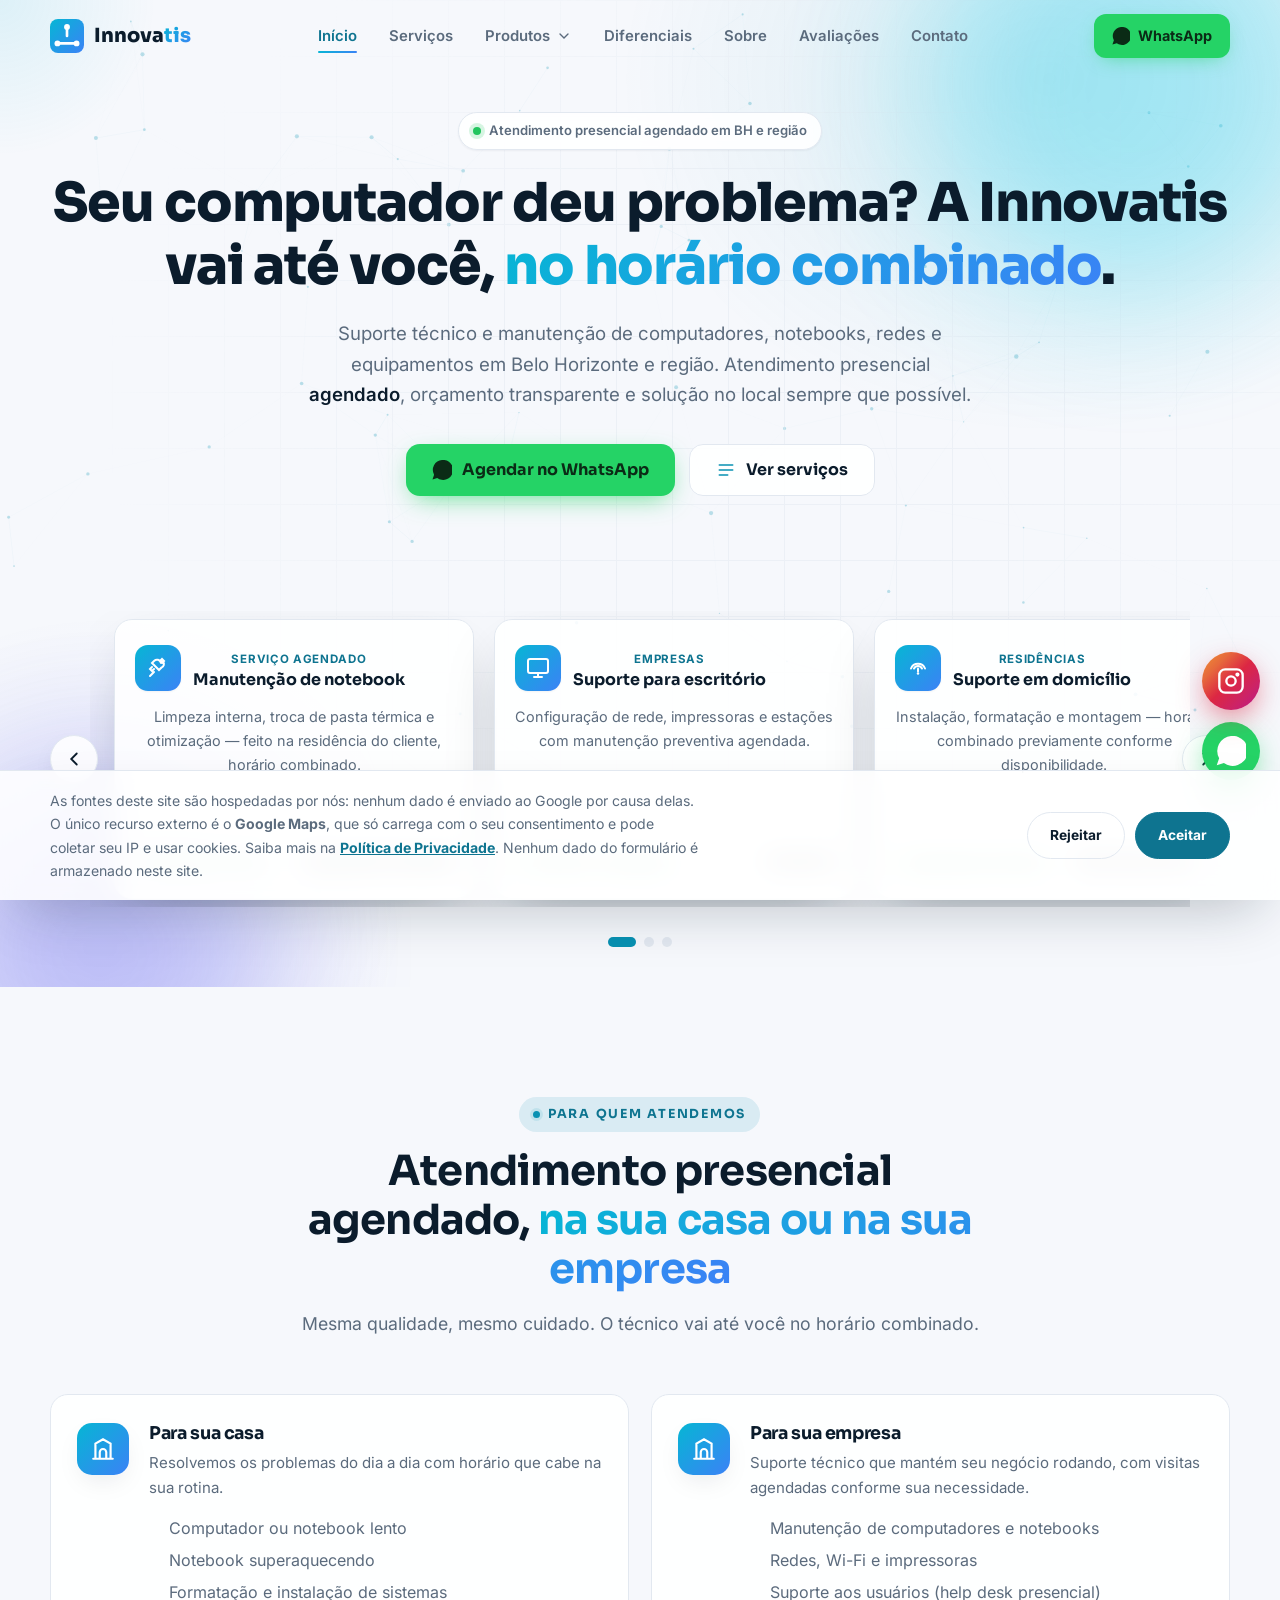
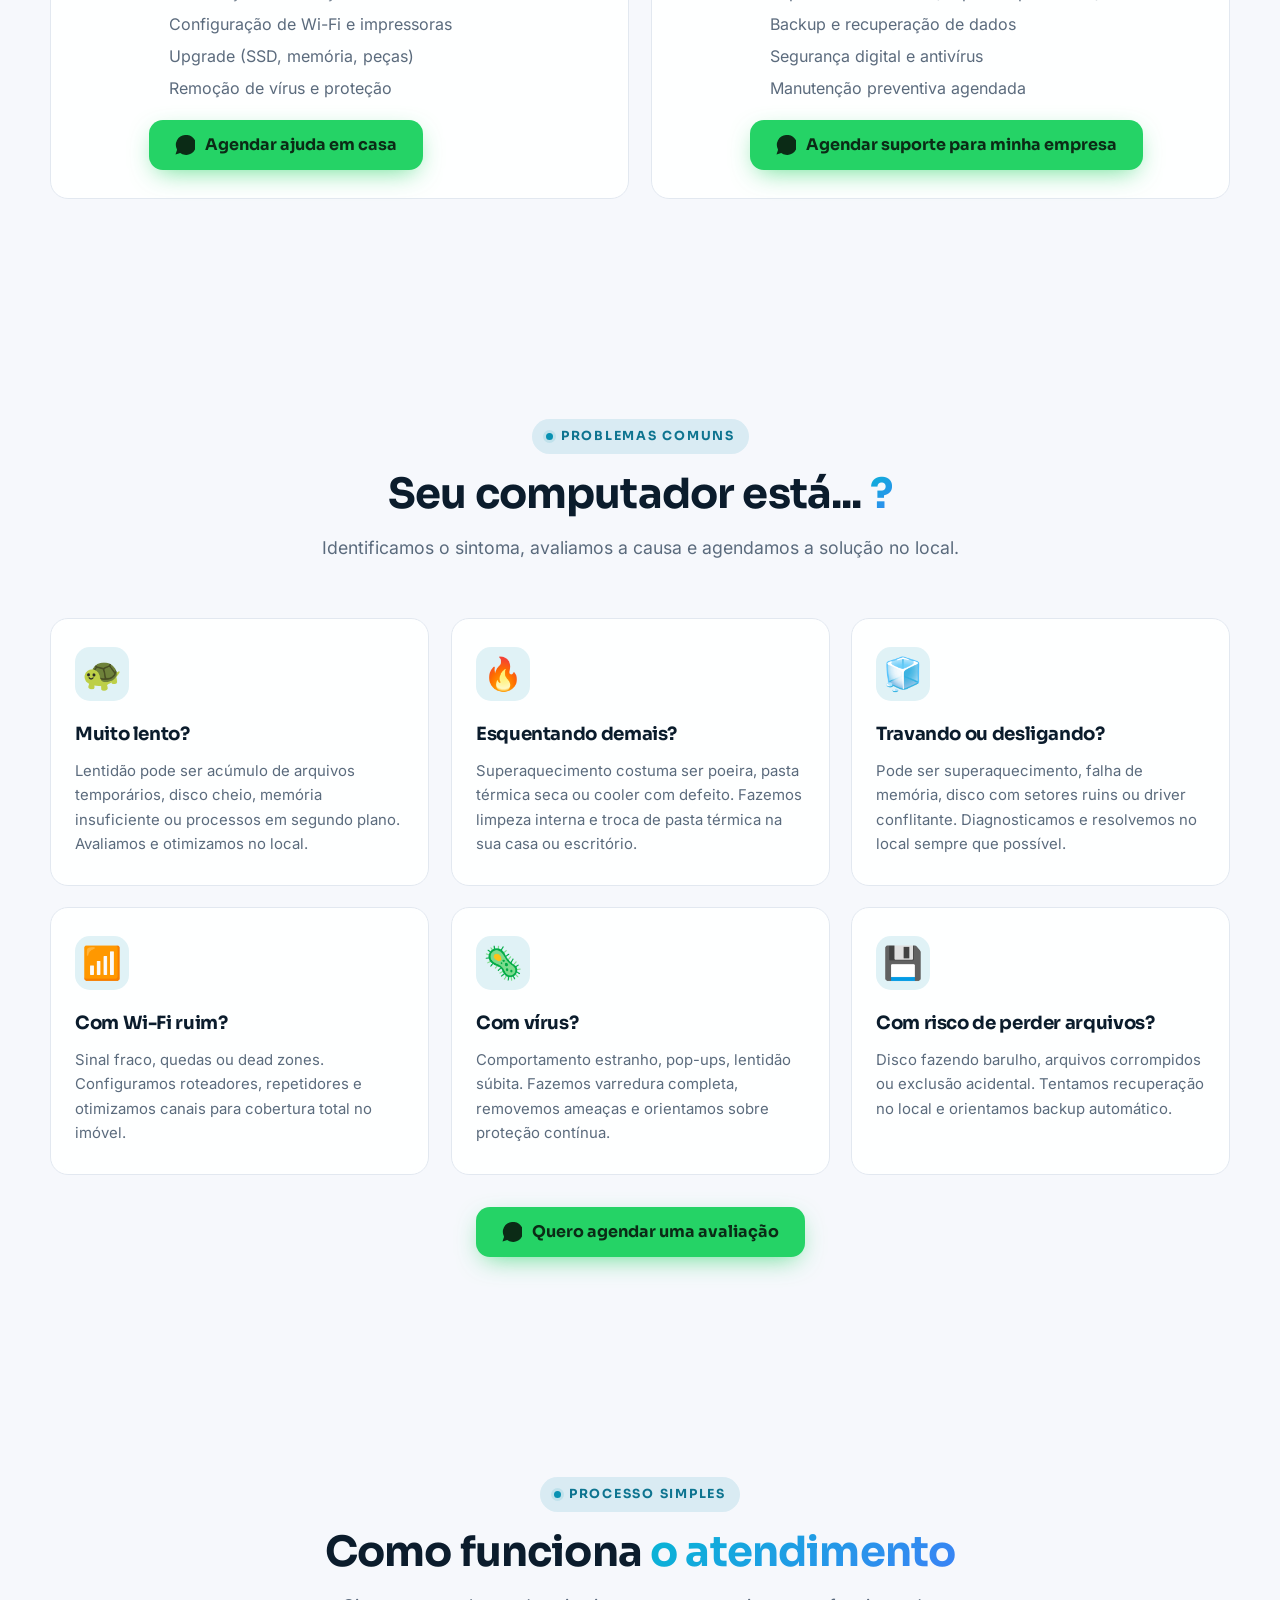
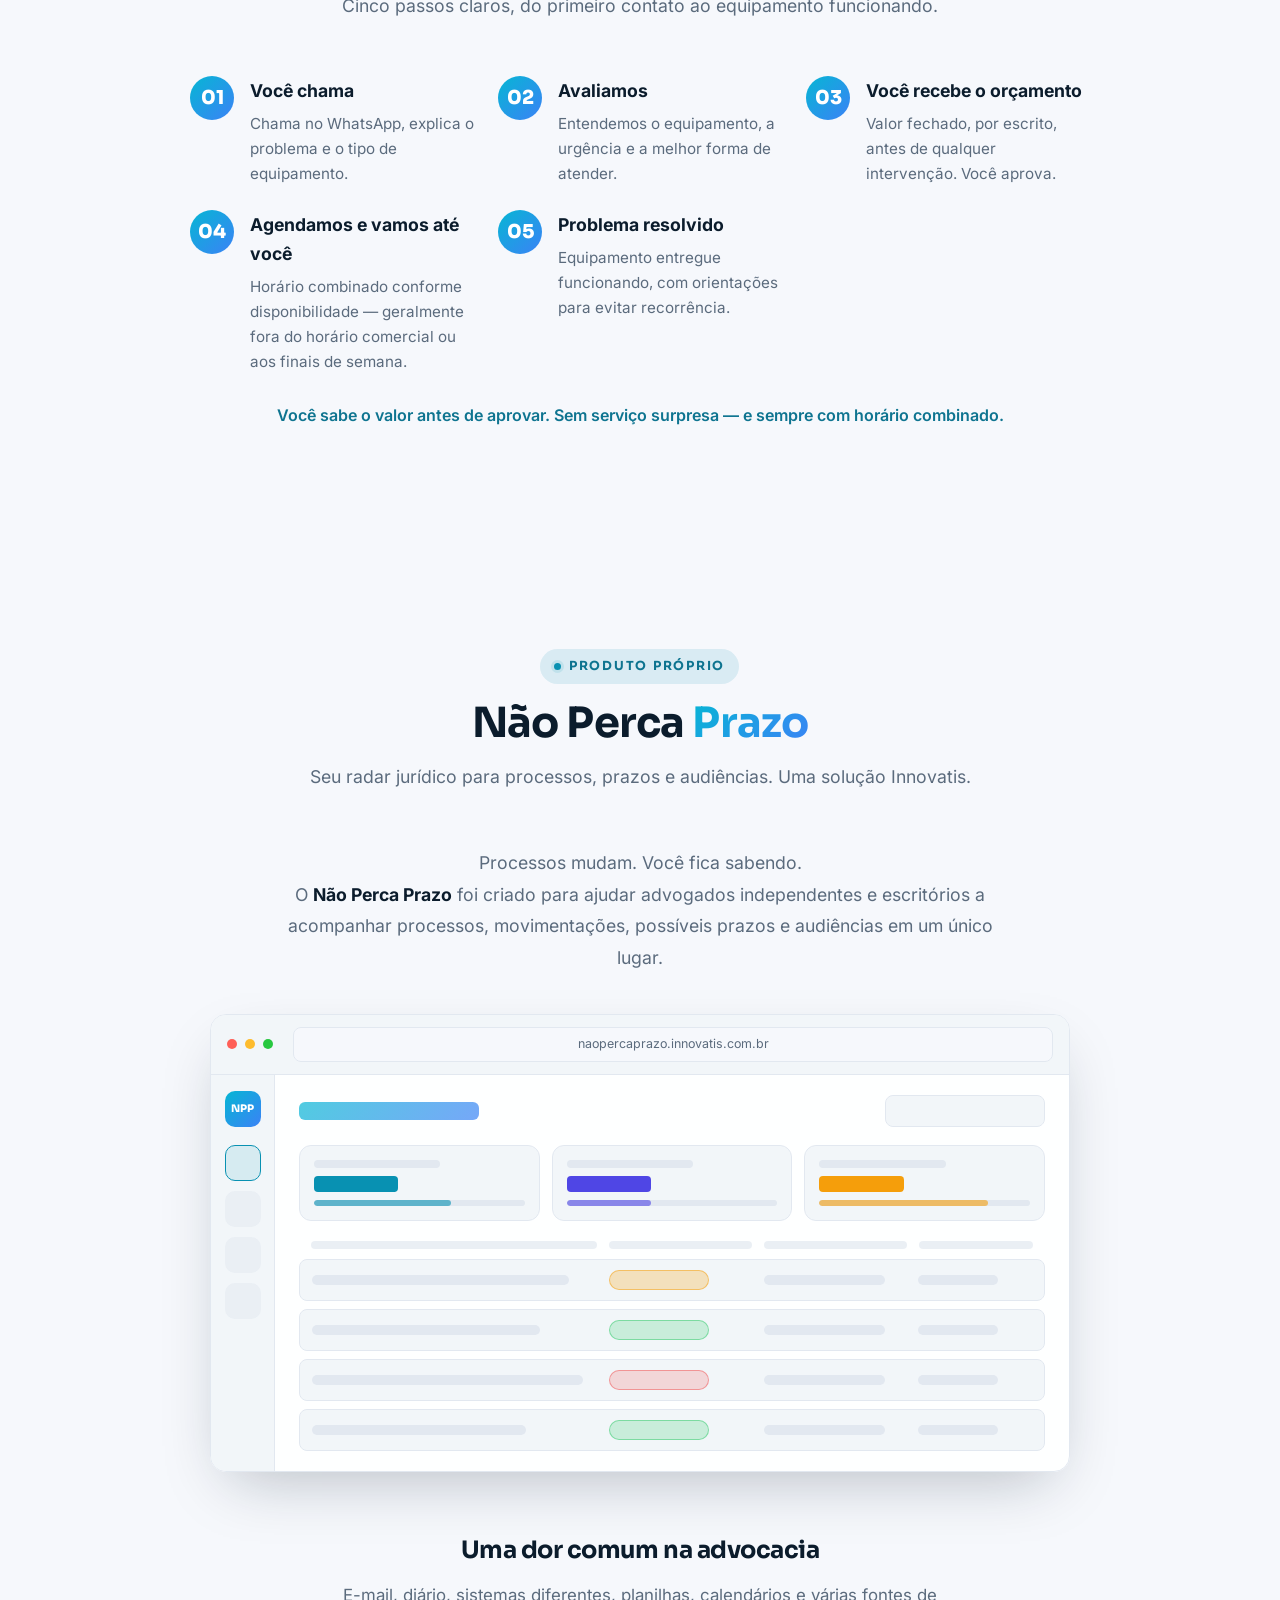
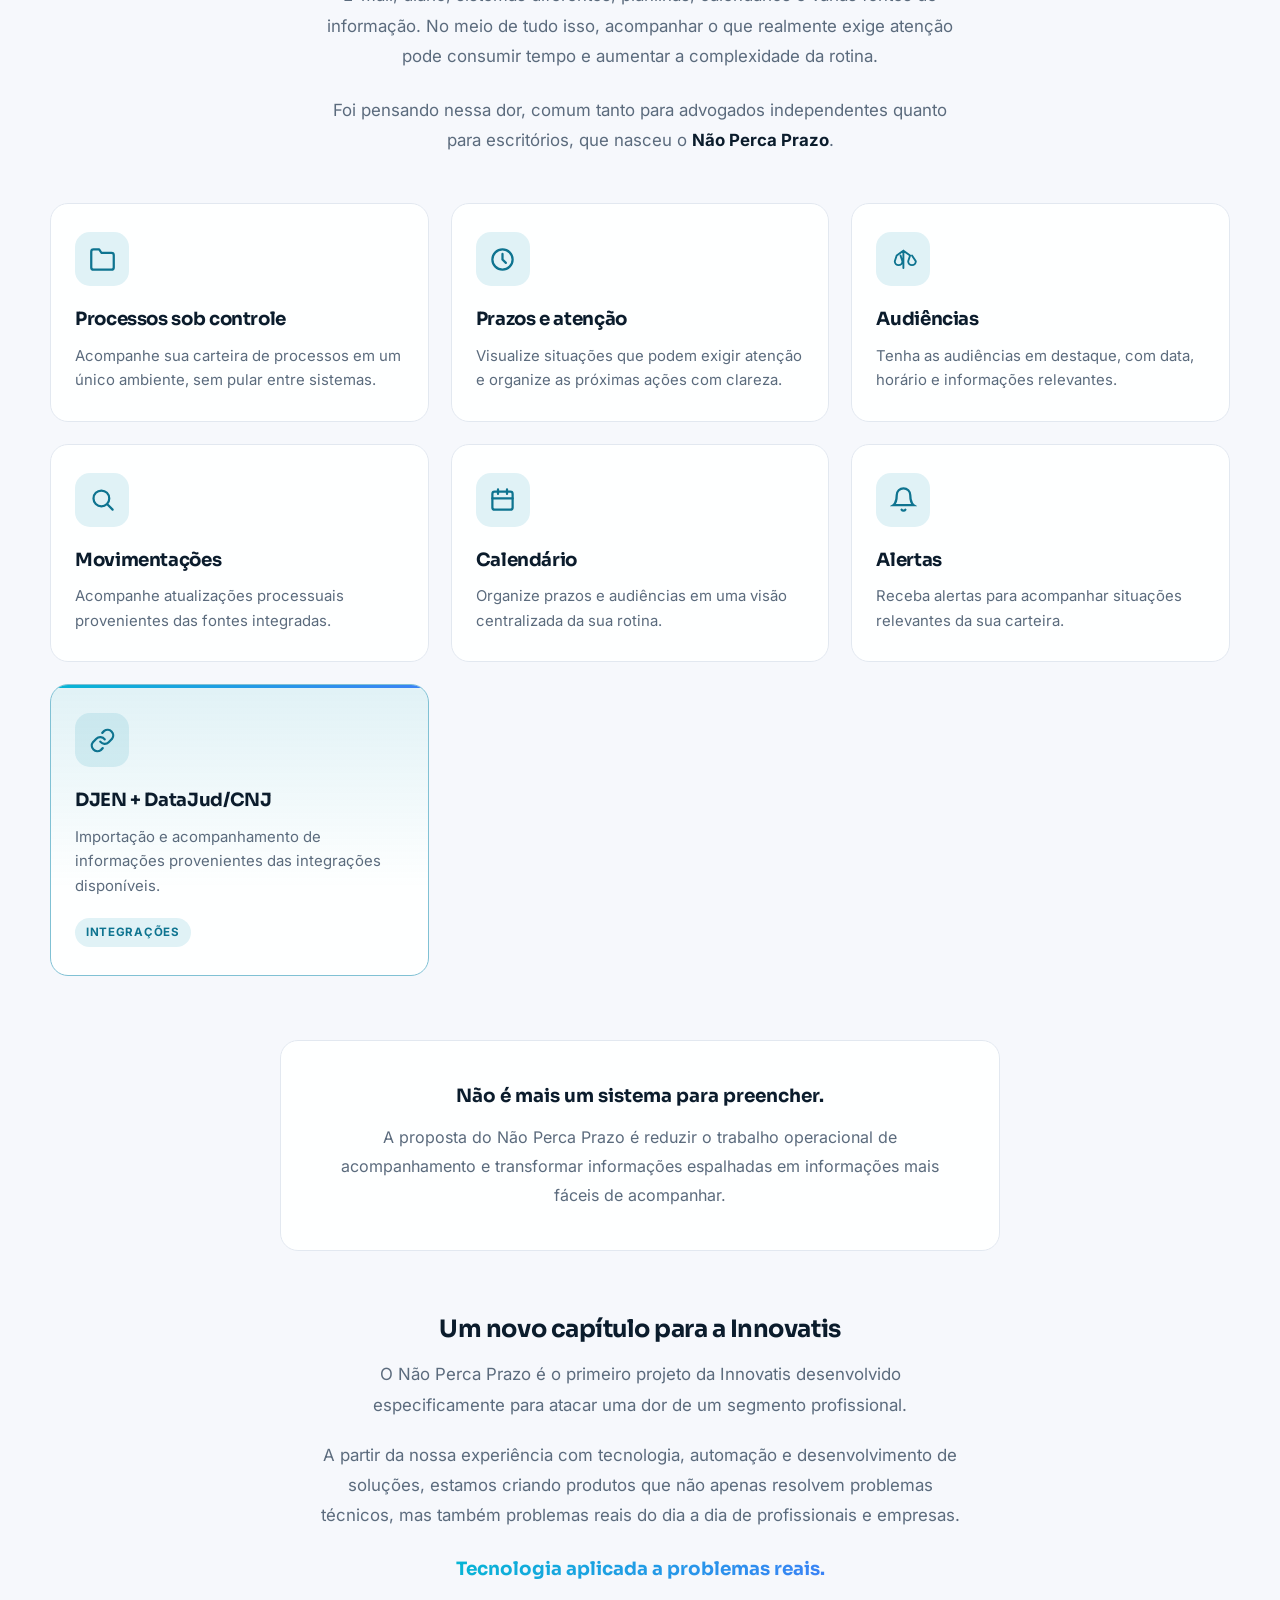
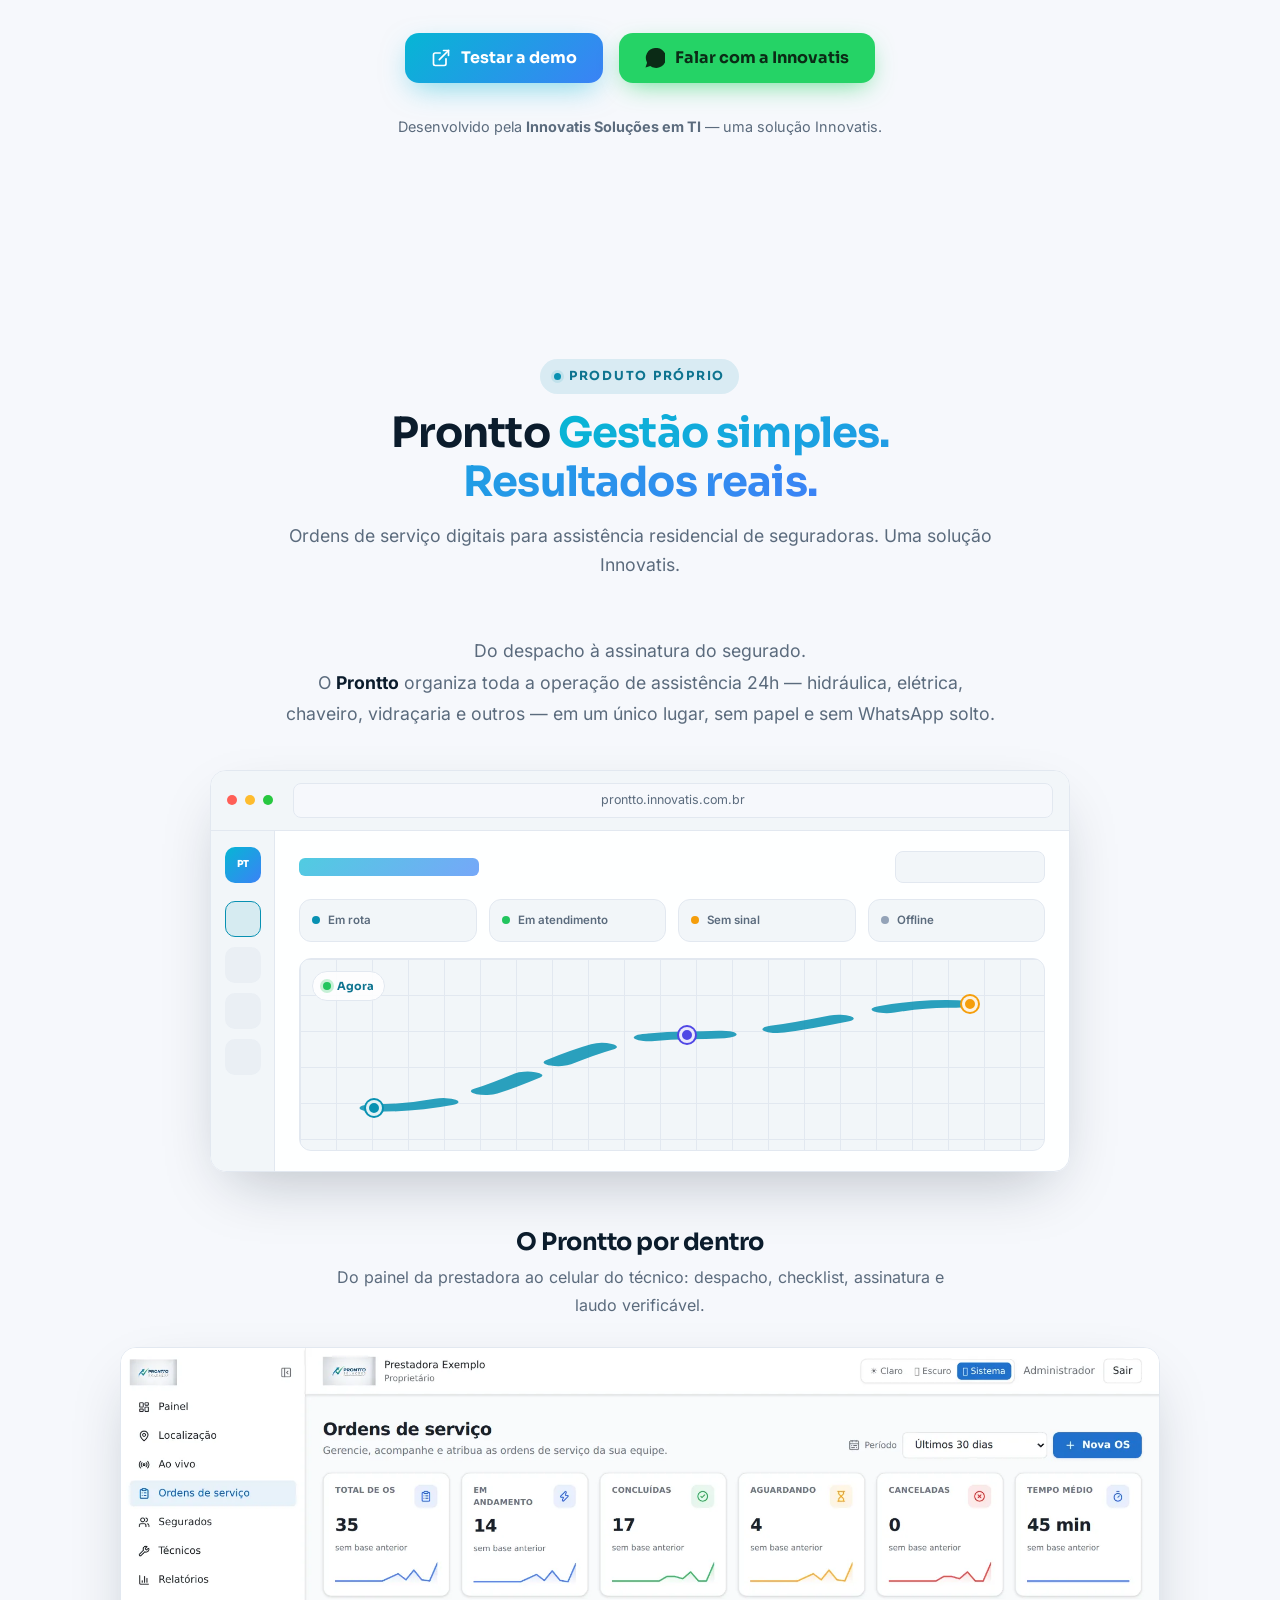
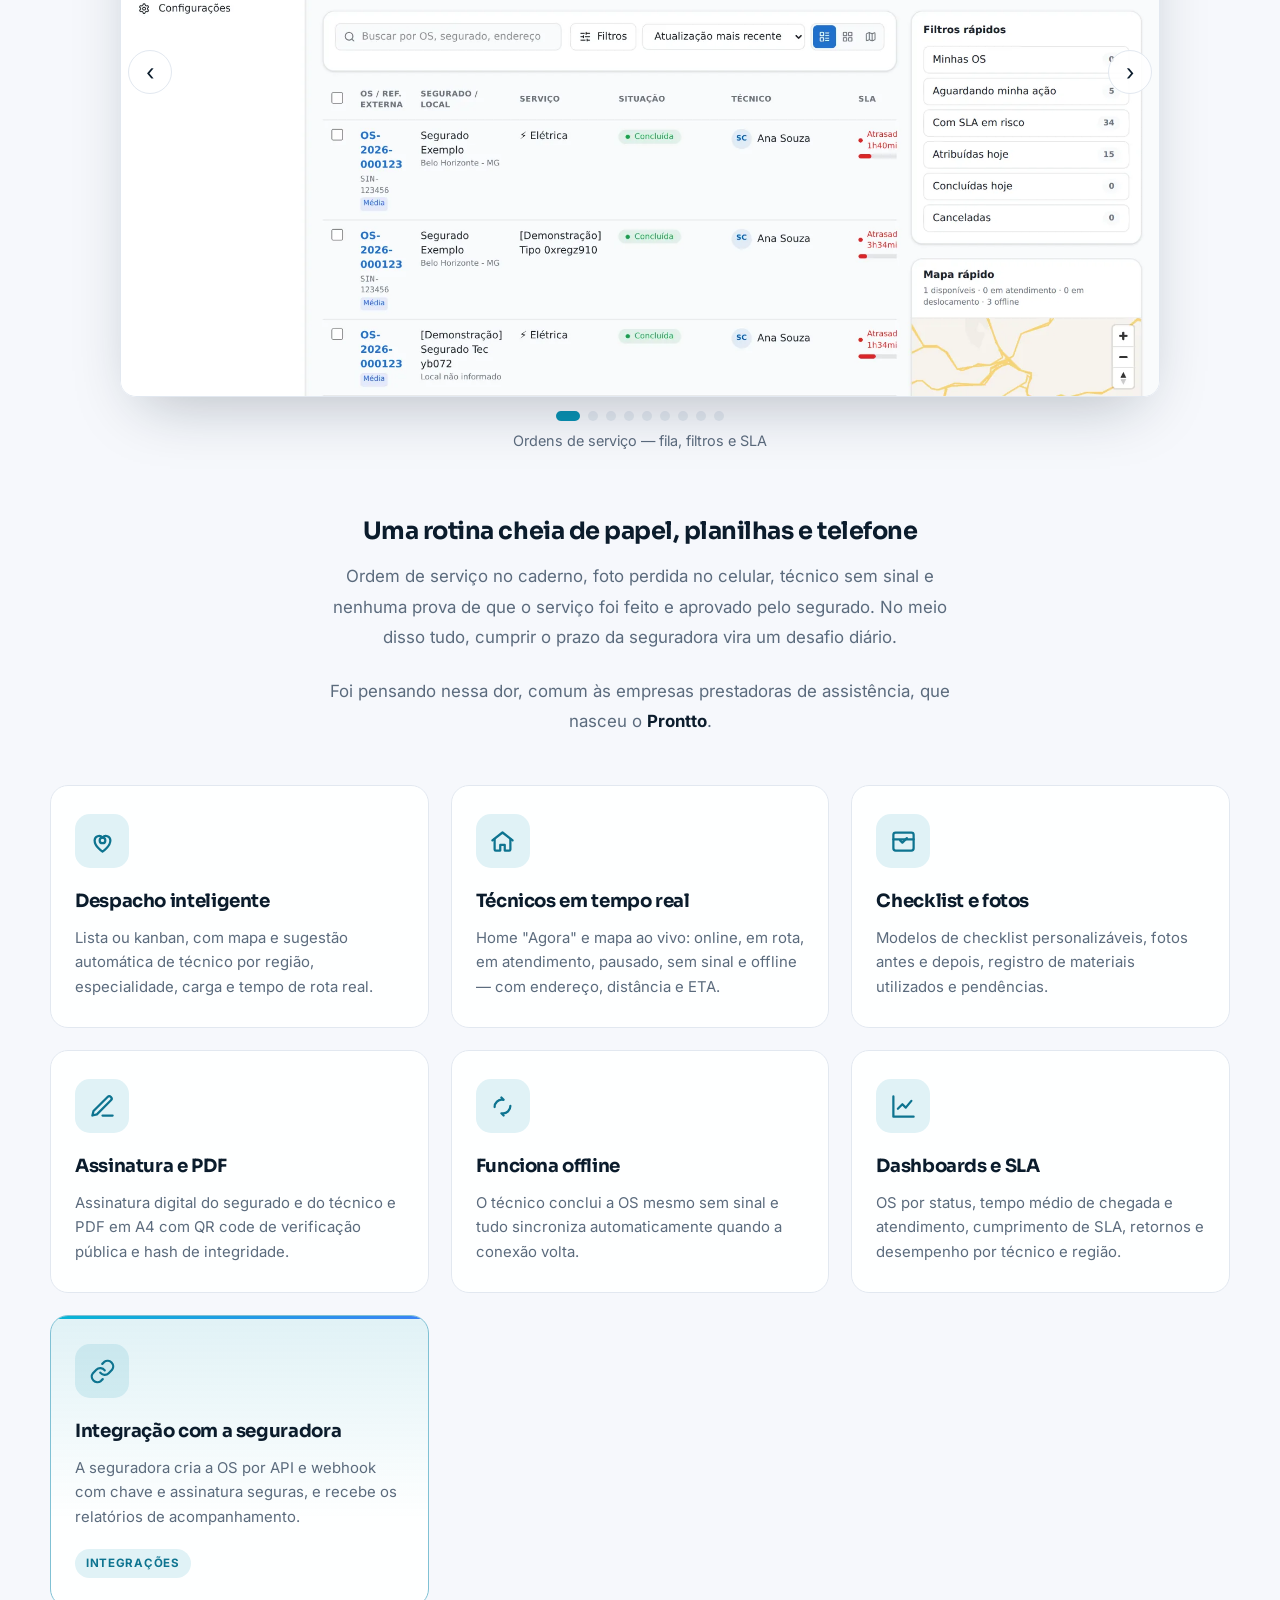
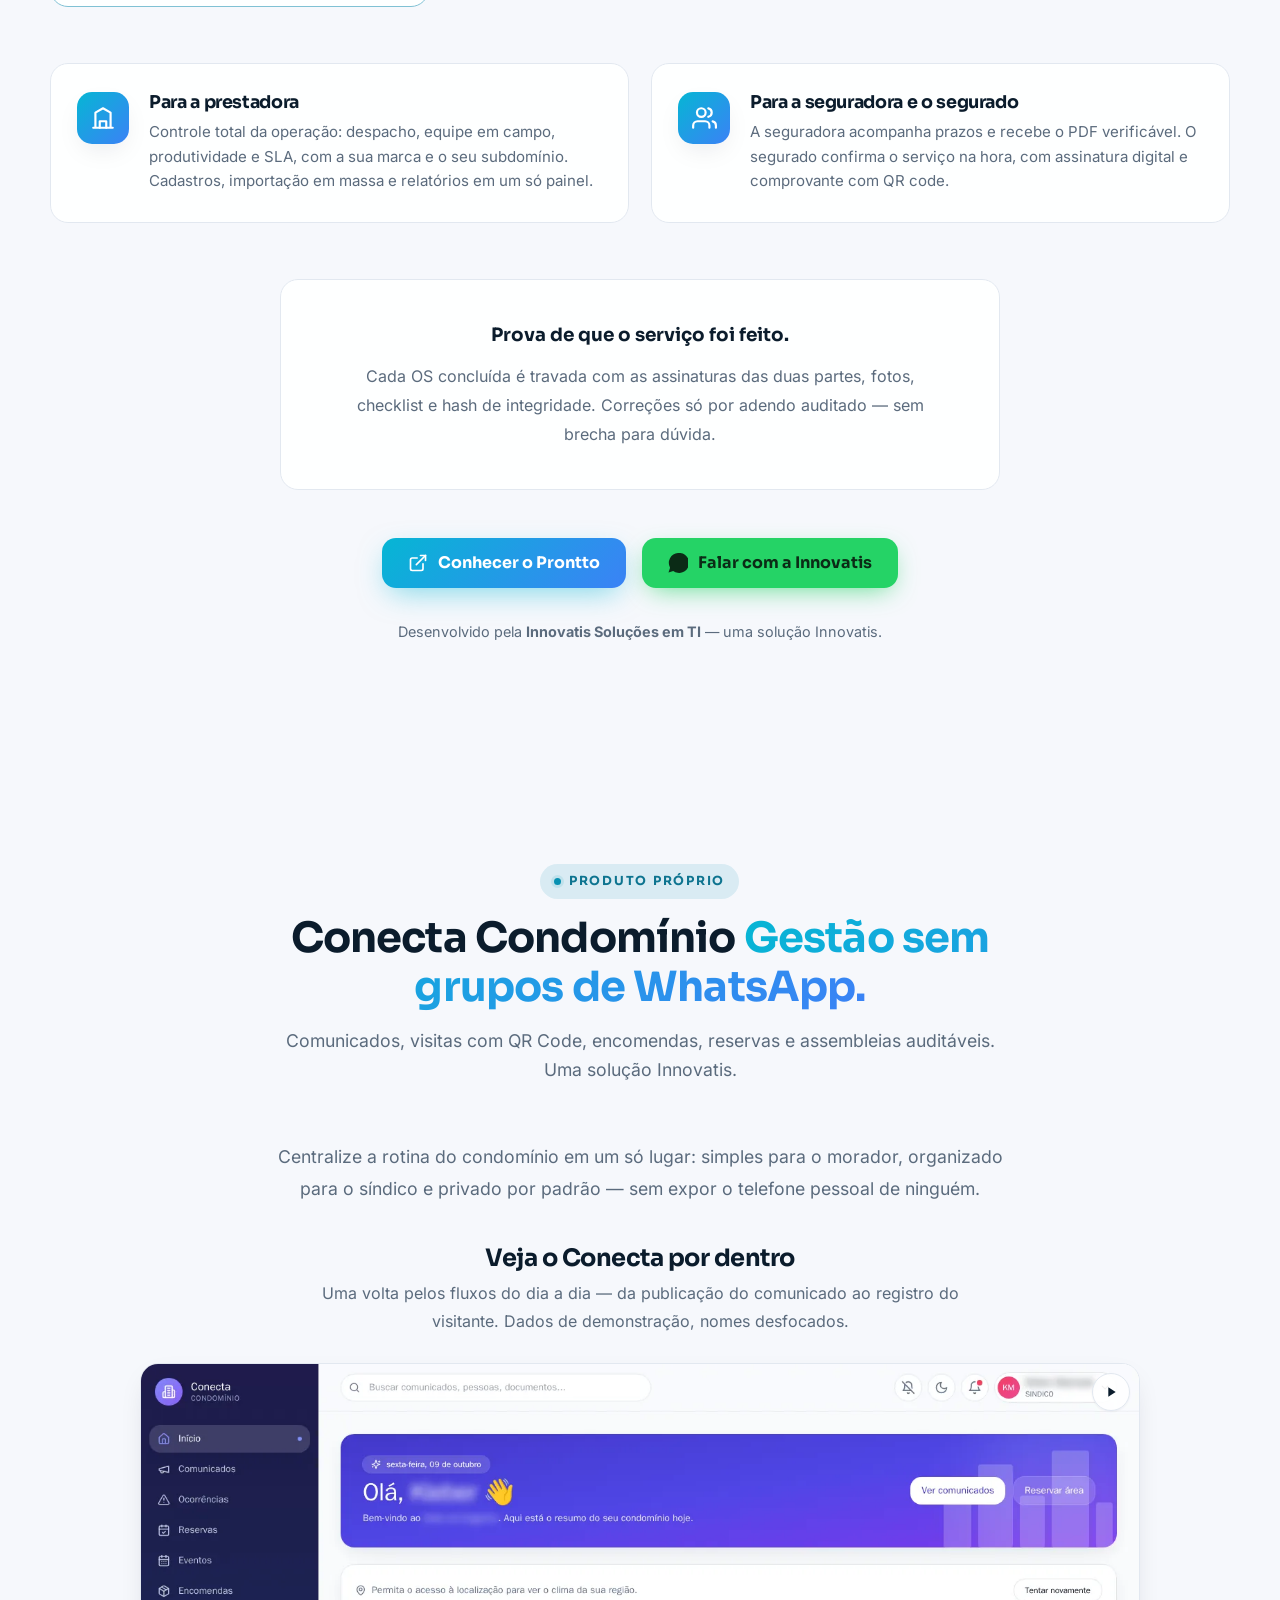
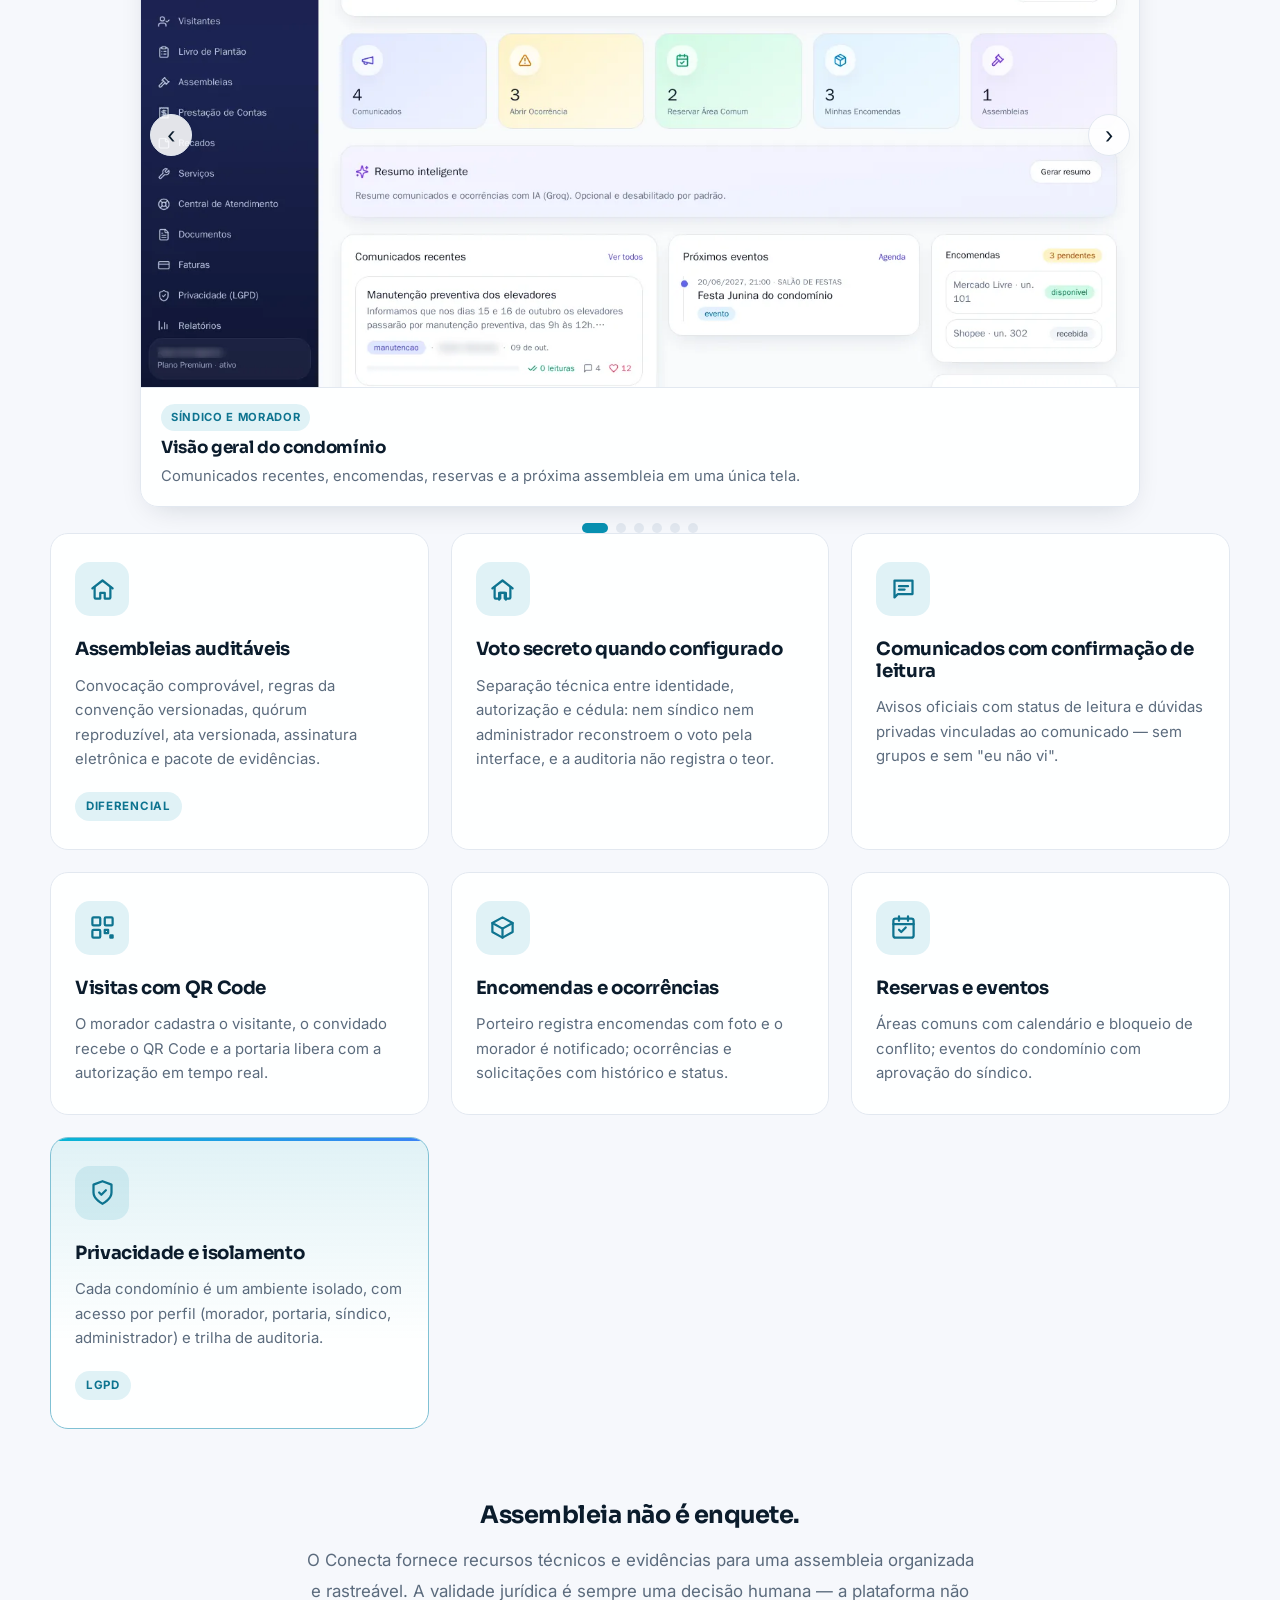
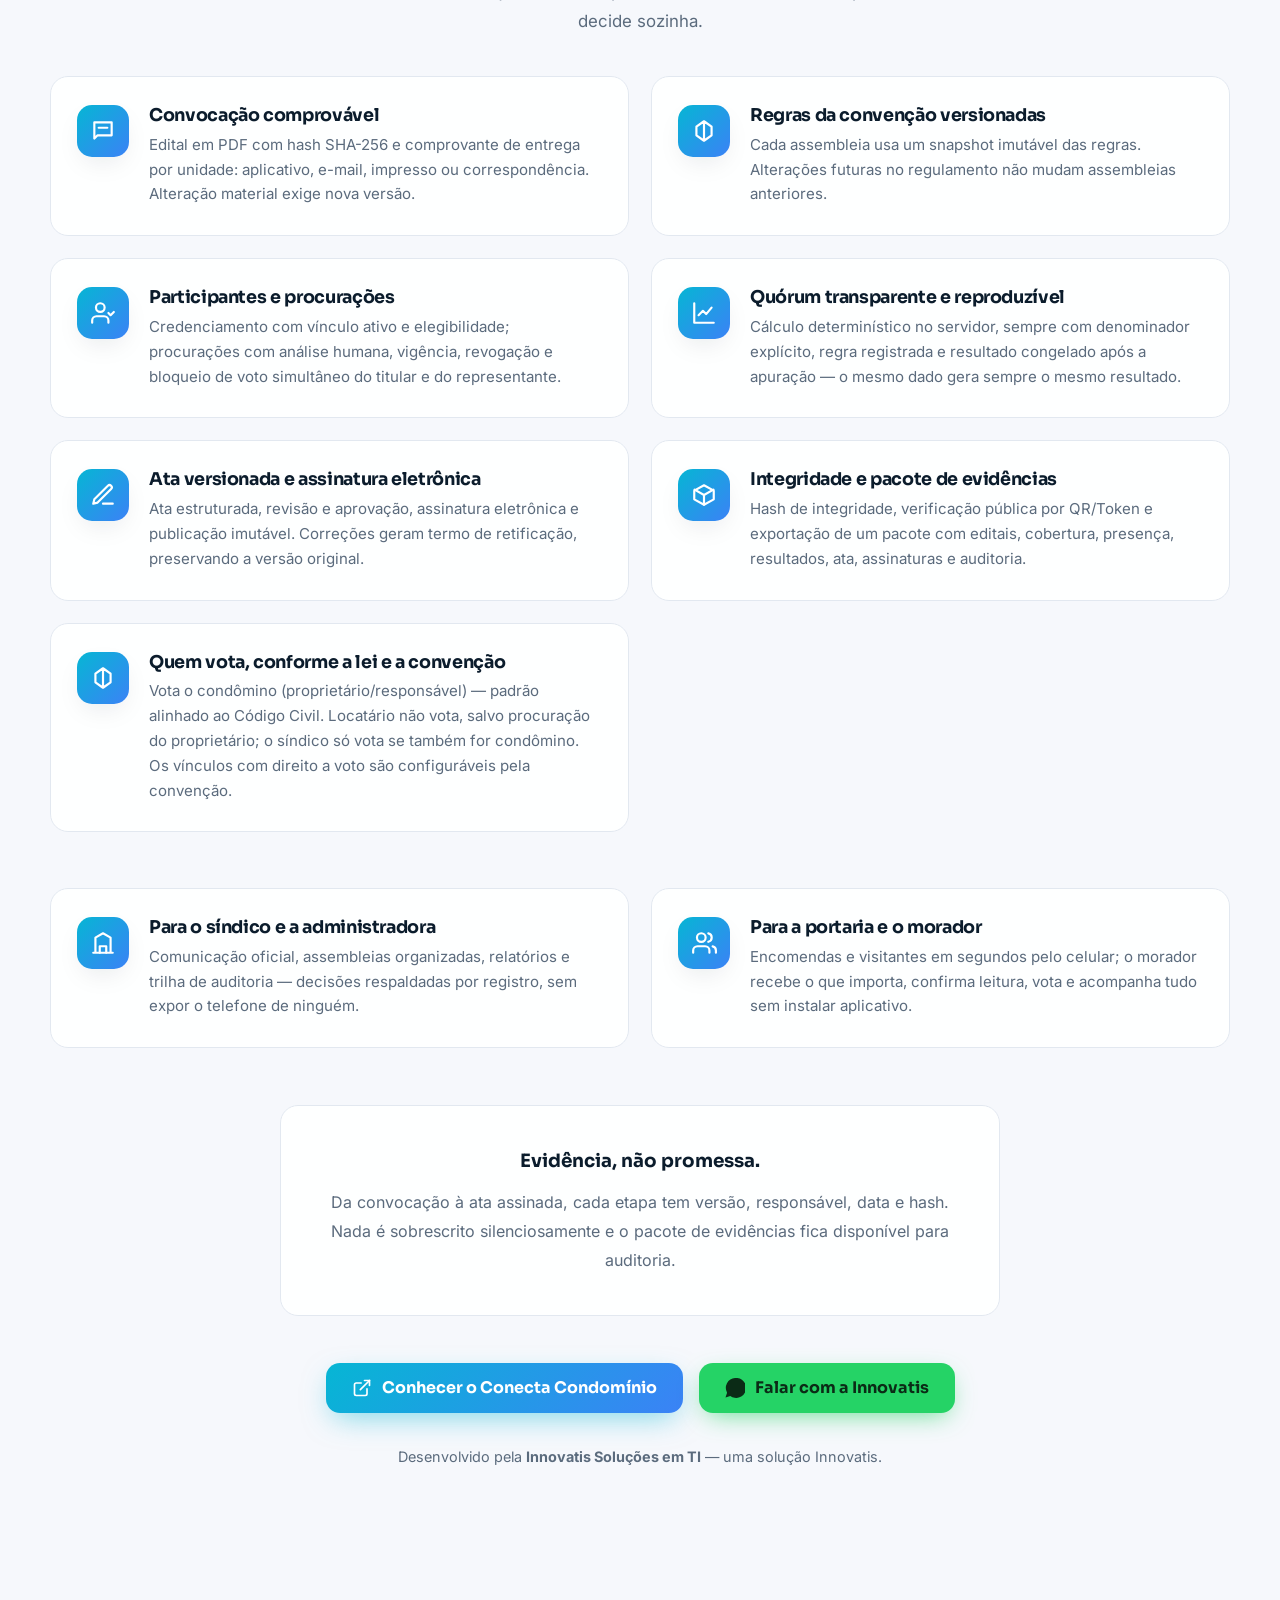
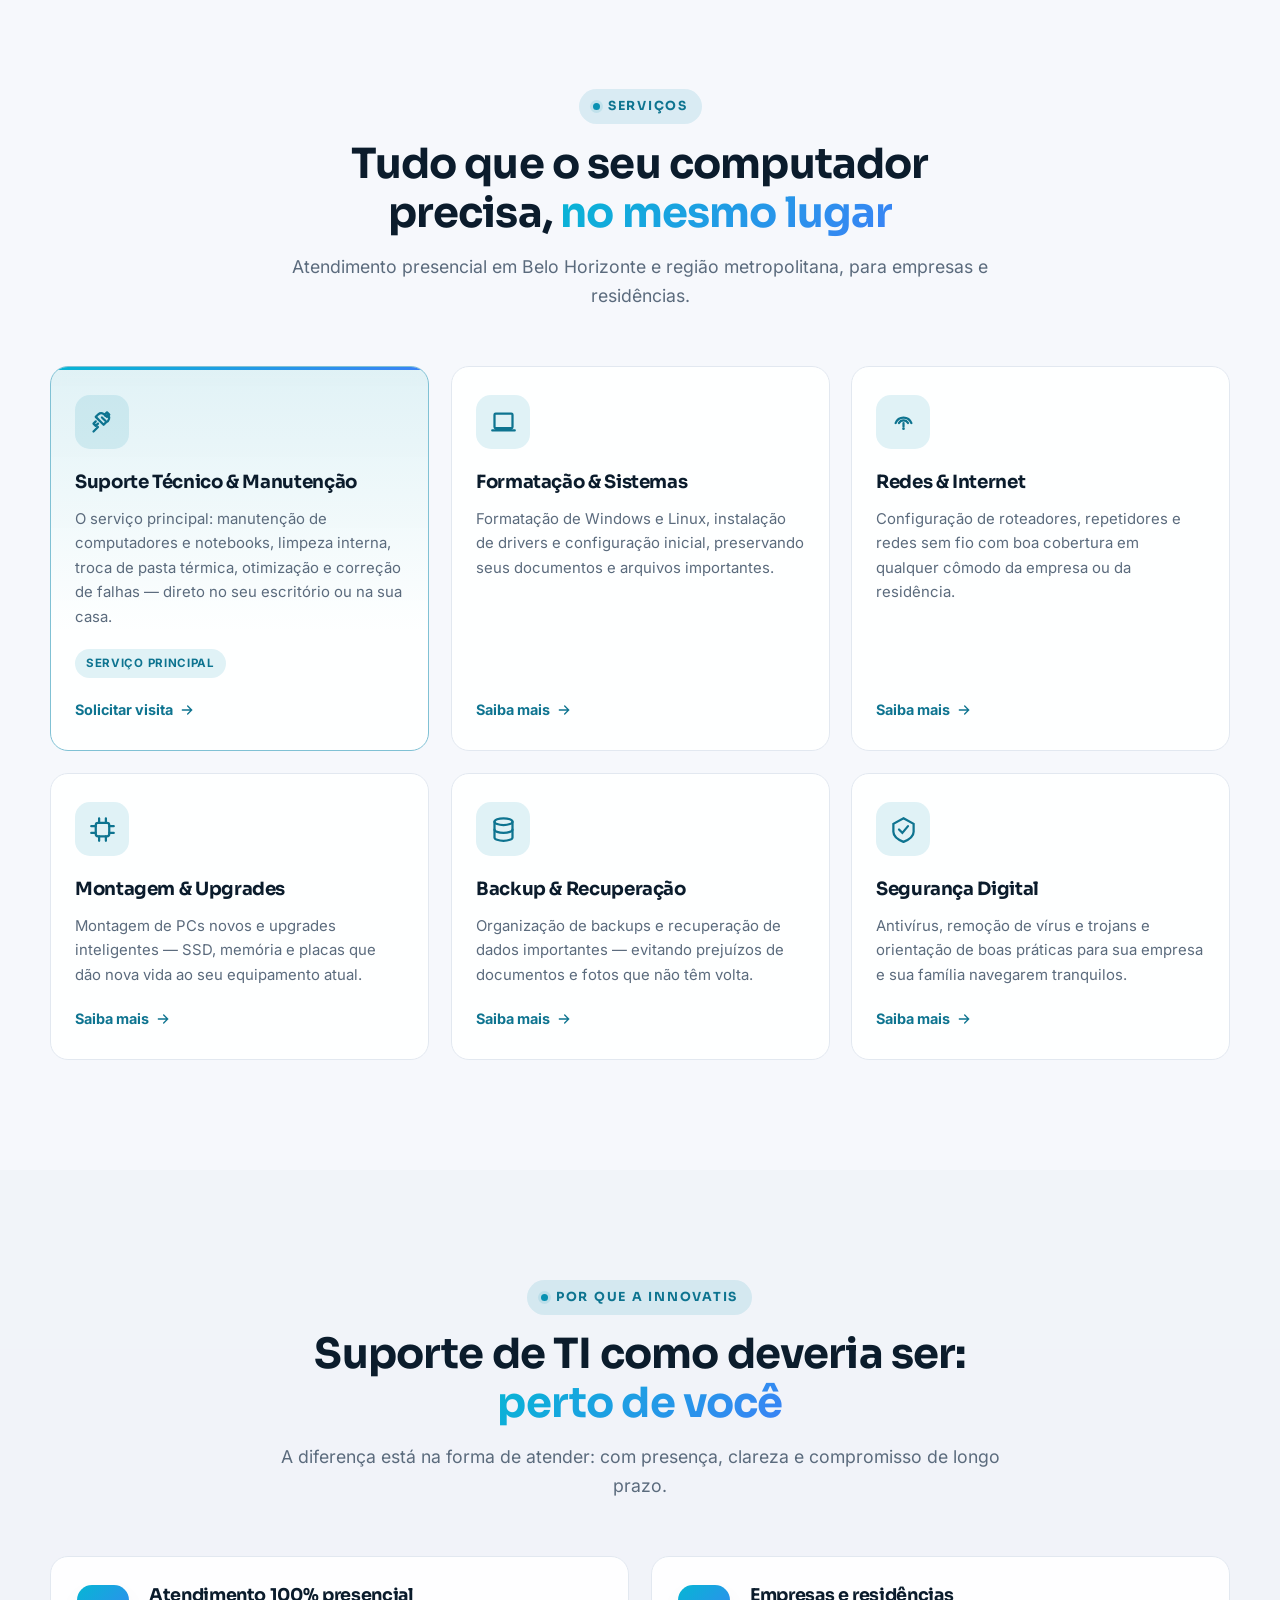
==== commit f17b98d2: "fix(favicon): usa arquivos reais de favicon e apple-touch-icon Substitui o favicon data-URI (ignorad" ====
--- a/index.html
+++ b/index.html
@@ -45,8 +45,12 @@
 <meta name="twitter:image" content="https://innovatis.com.br/og-image.png">
 <meta name="twitter:image:alt" content="Innovatis Soluções em TI — suporte técnico de TI em Belo Horizonte">
 
-<!-- Favicon (SVG inline) -->
-<link rel="icon" type="image/svg+xml" href="data:image/svg+xml,%3Csvg xmlns='http://www.w3.org/2000/svg' viewBox='0 0 64 64'%3E%3Cdefs%3E%3ClinearGradient id='g' x1='0' y1='0' x2='1' y2='1'%3E%3Cstop offset='0' stop-color='%2306b6d4'/%3E%3Cstop offset='1' stop-color='%233b82f6'/%3E%3C/linearGradient%3E%3C/defs%3E%3Crect width='64' height='64' rx='15' fill='url(%23g)'/%3E%3Cg stroke='%23ffffff' stroke-width='4.5' stroke-linecap='round'%3E%3Cpath d='M32 20v12'/%3E%3Cpath d='M14 46h36'/%3E%3C/g%3E%3Cg fill='%23ffffff'%3E%3Ccircle cx='32' cy='15' r='5.5'/%3E%3Ccircle cx='14' cy='46' r='5.5'/%3E%3Ccircle cx='50' cy='46' r='5.5'/%3E%3C/g%3E%3C/svg%3E">
+<!-- Favicon -->
+<link rel="icon" href="/favicon.ico" sizes="any">
+<link rel="icon" type="image/svg+xml" href="/favicon.svg">
+<link rel="icon" type="image/png" sizes="32x32" href="/favicon-32.png">
+<link rel="apple-touch-icon" href="/apple-touch-icon.png">
+<meta name="msapplication-TileColor" content="#0e7490">
 
 <!-- Fontes hospedadas localmente (Sora + Inter) — sem requisições ao Google -->
 <link rel="preload" href="fonts/sora-latin.woff2" as="font" type="font/woff2" crossorigin>
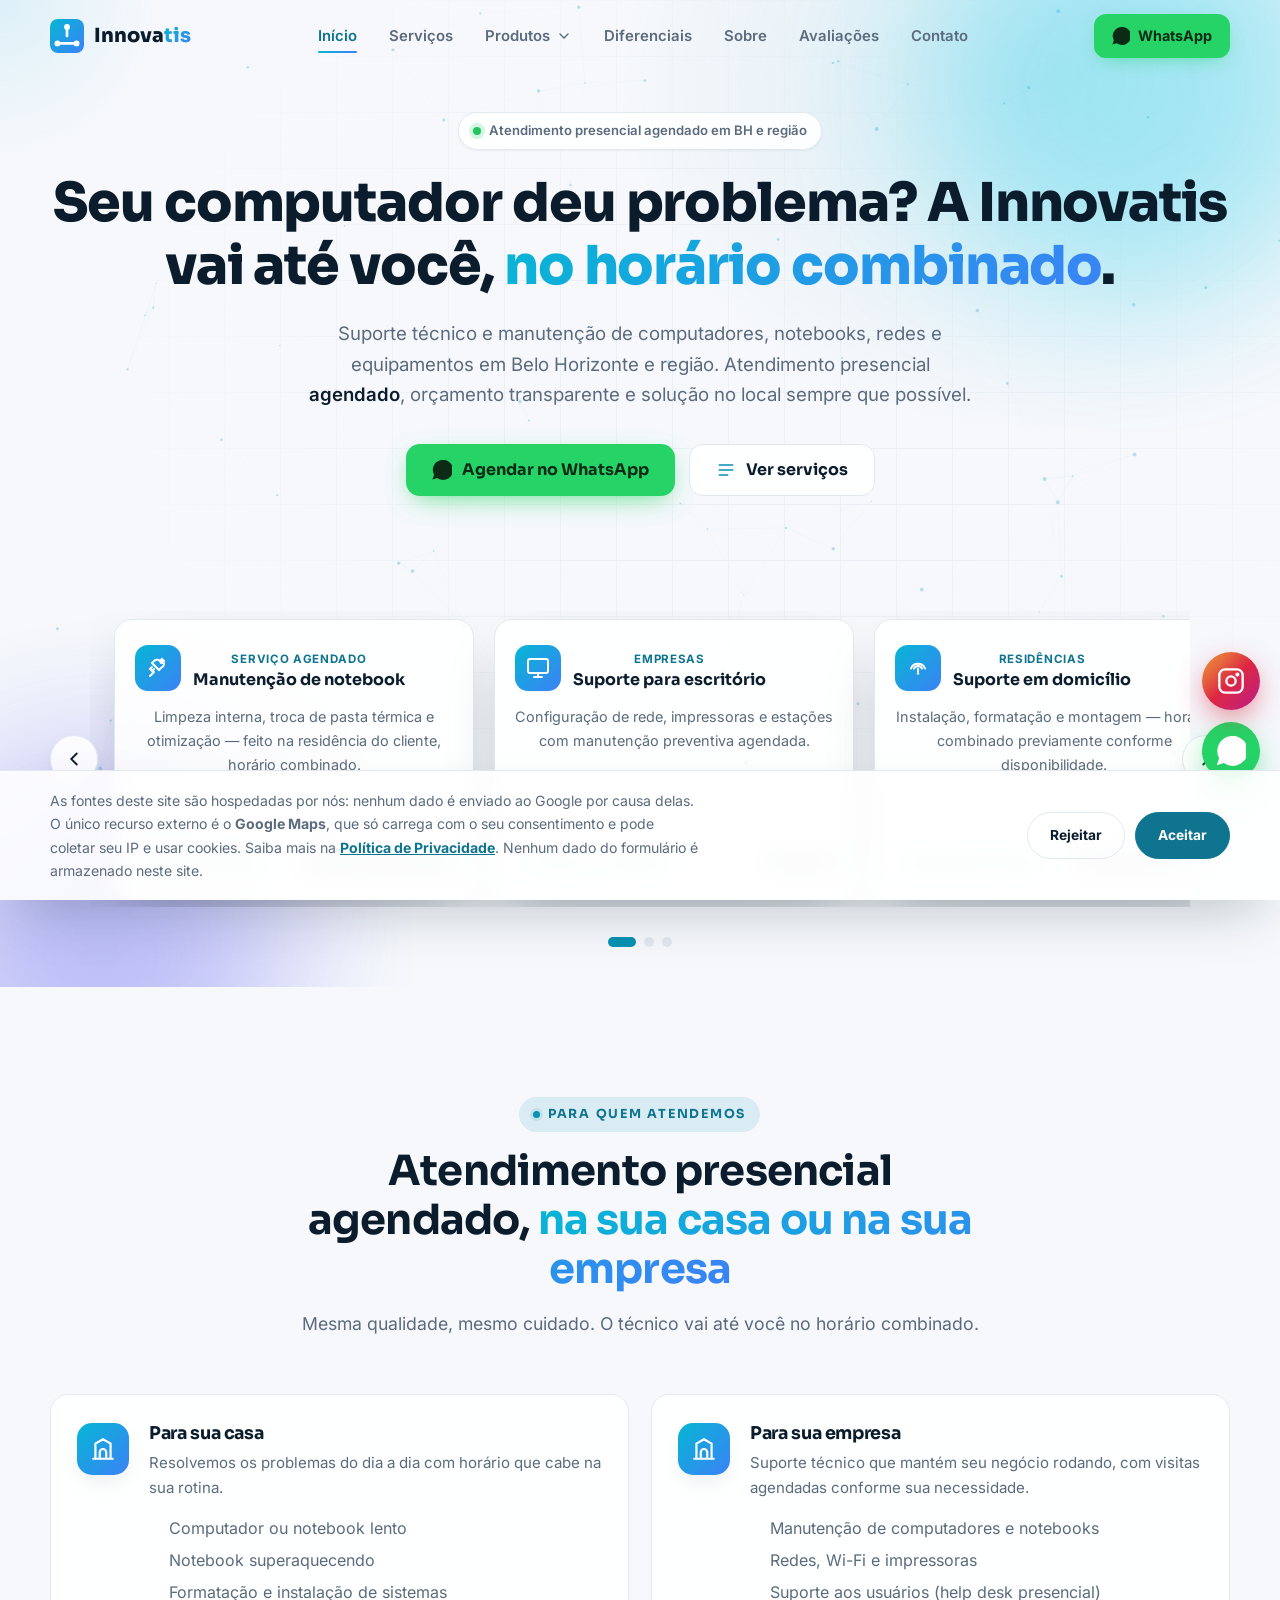
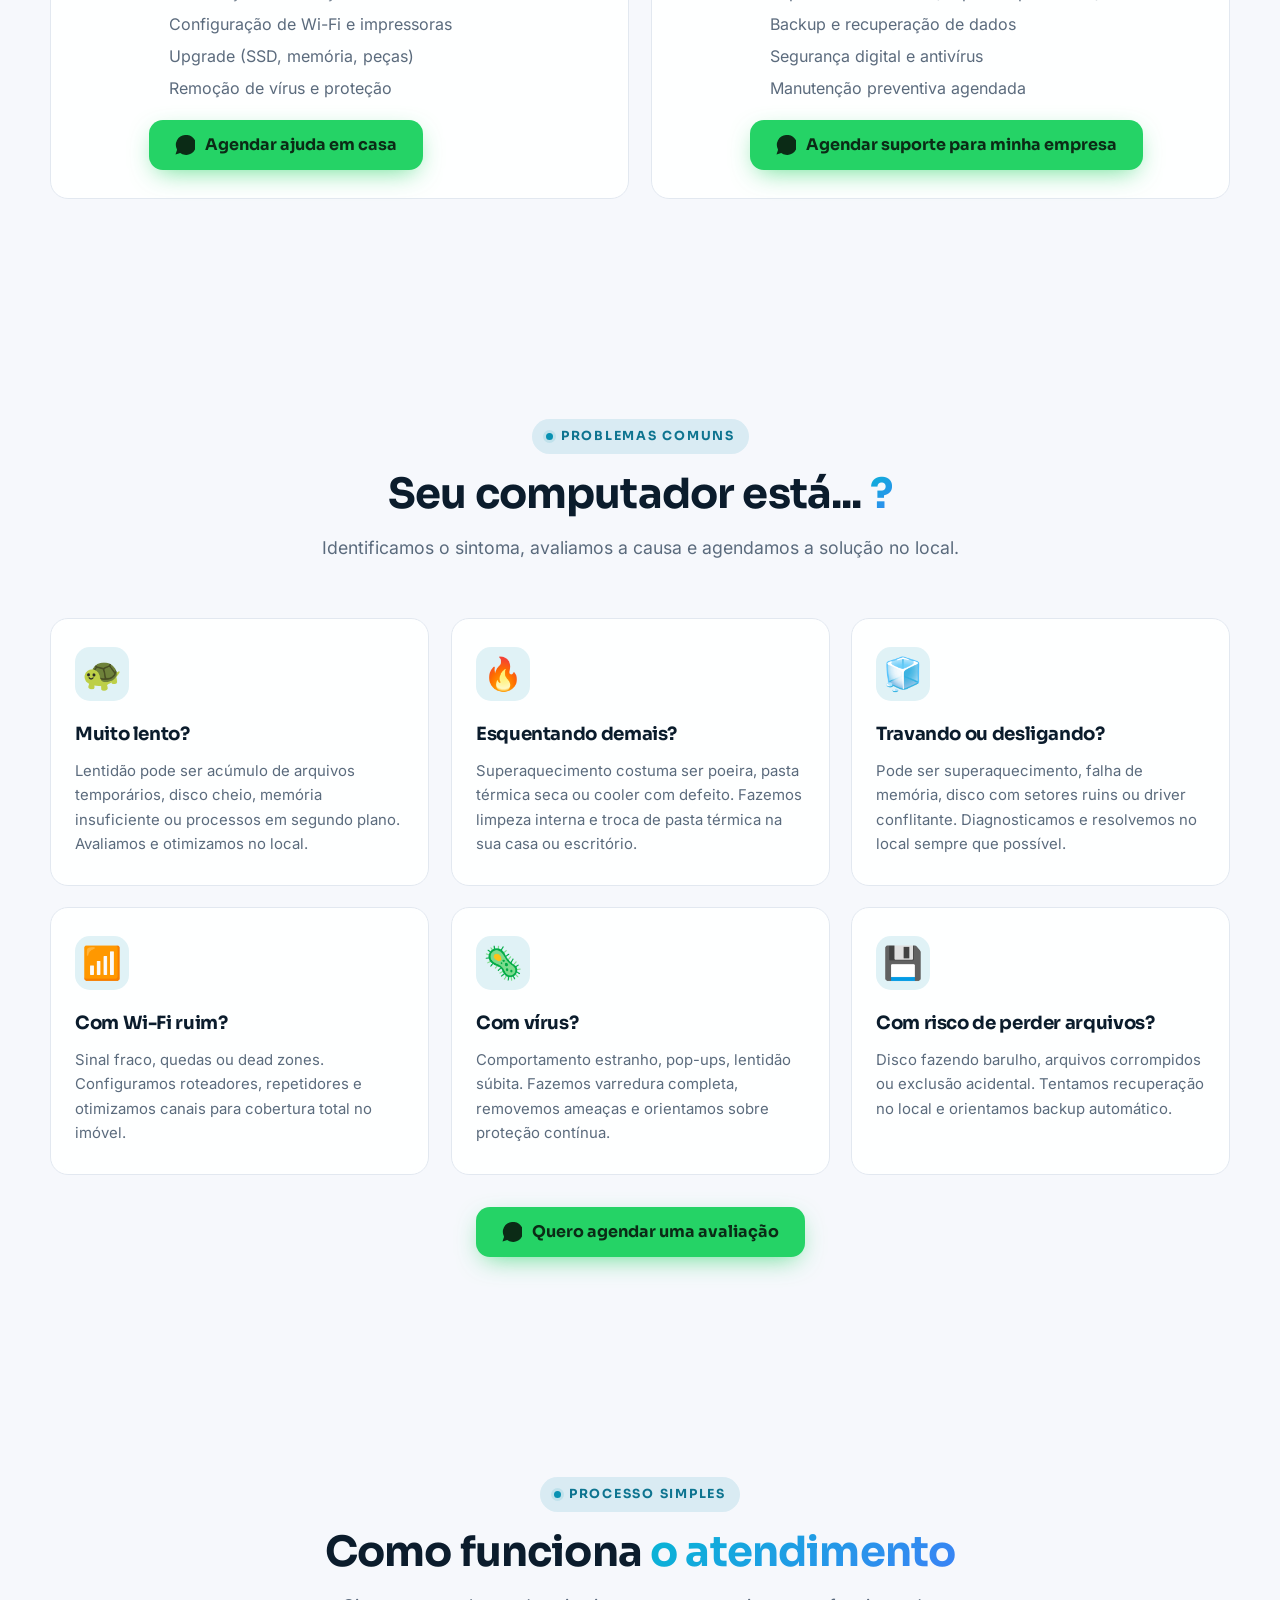
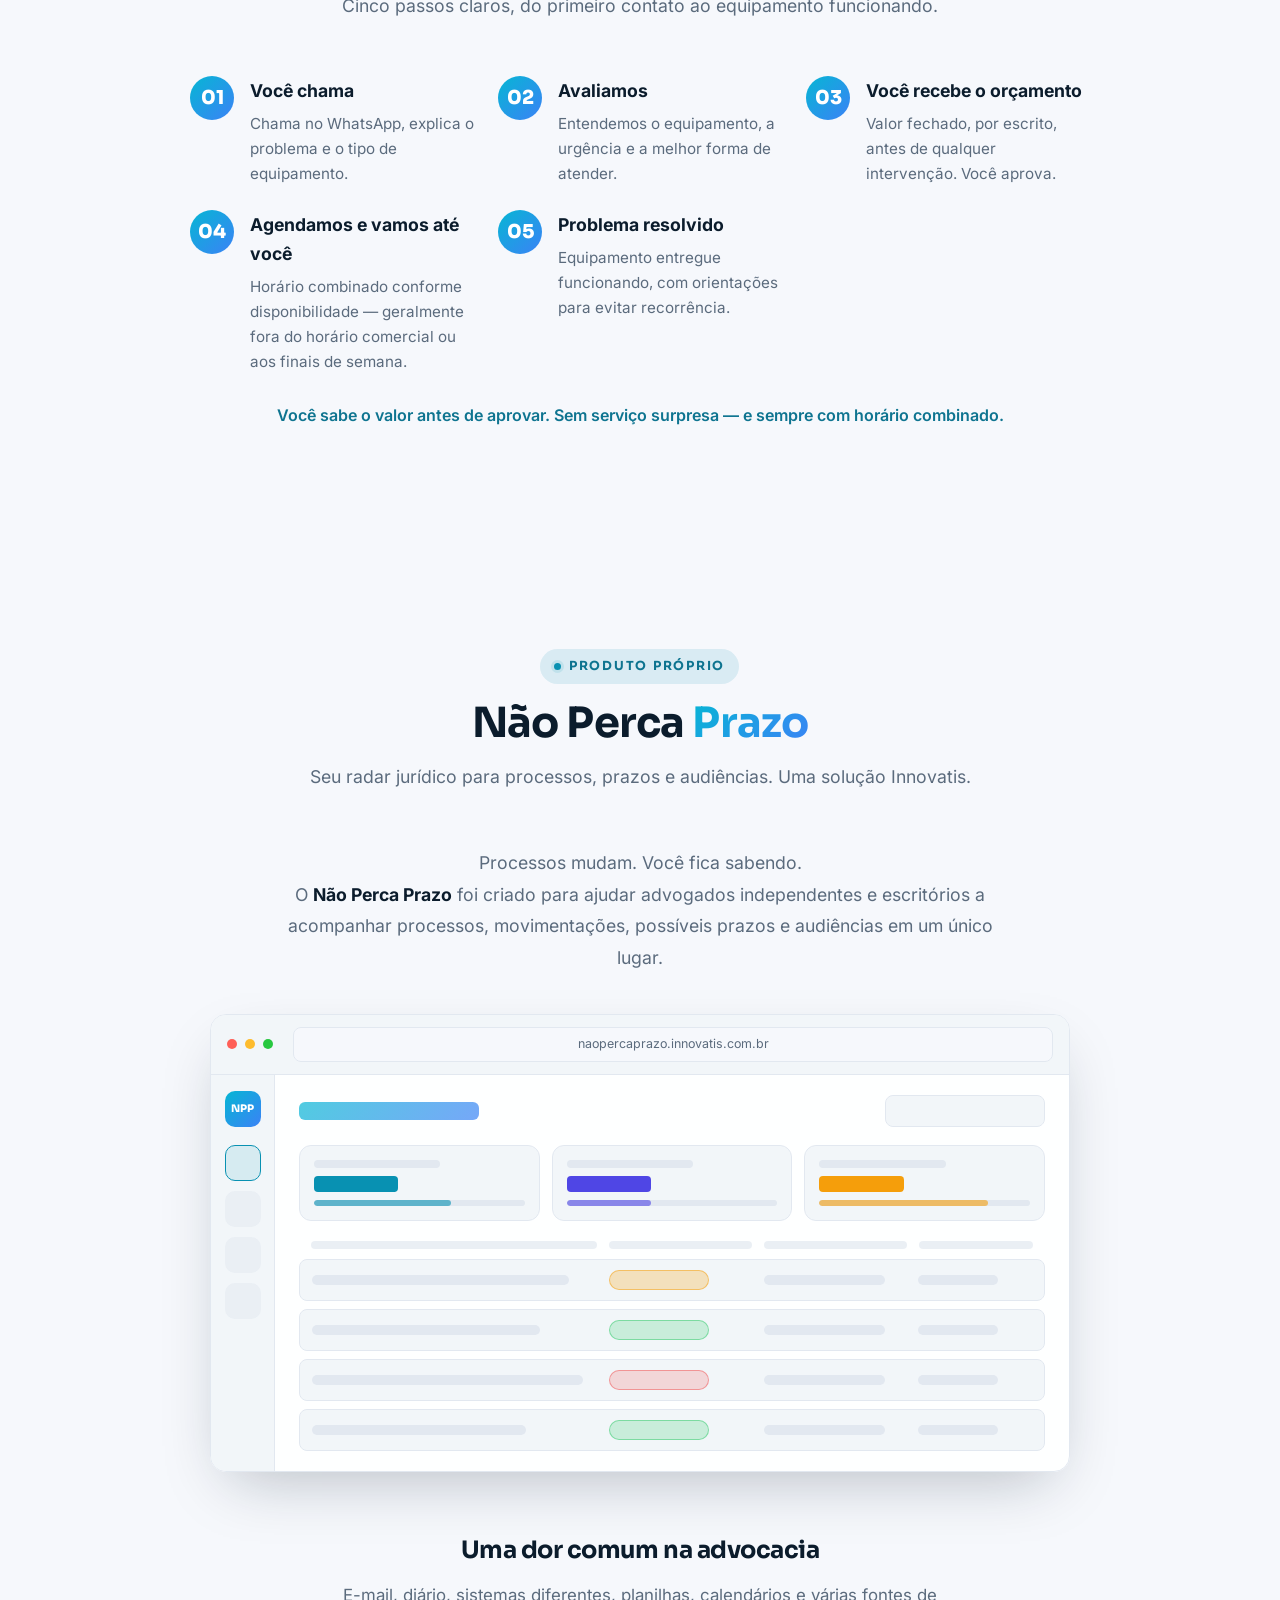
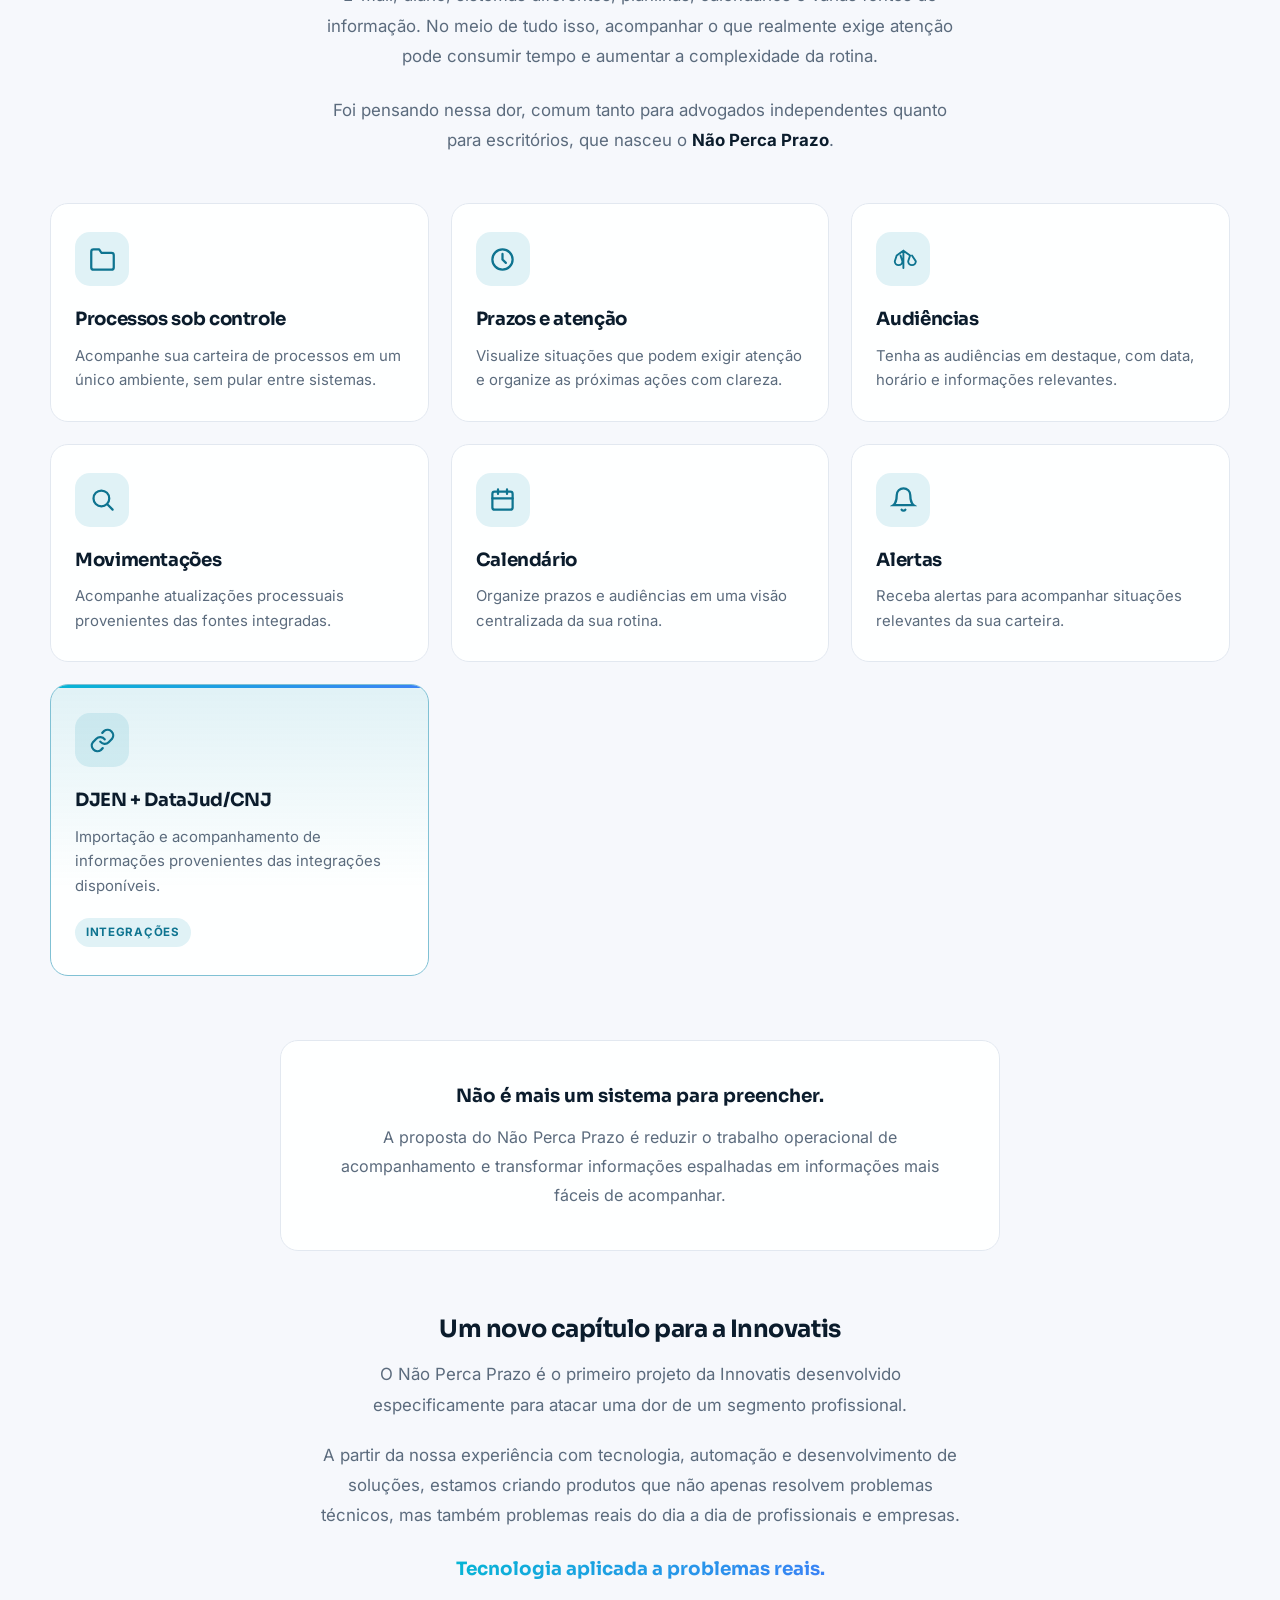
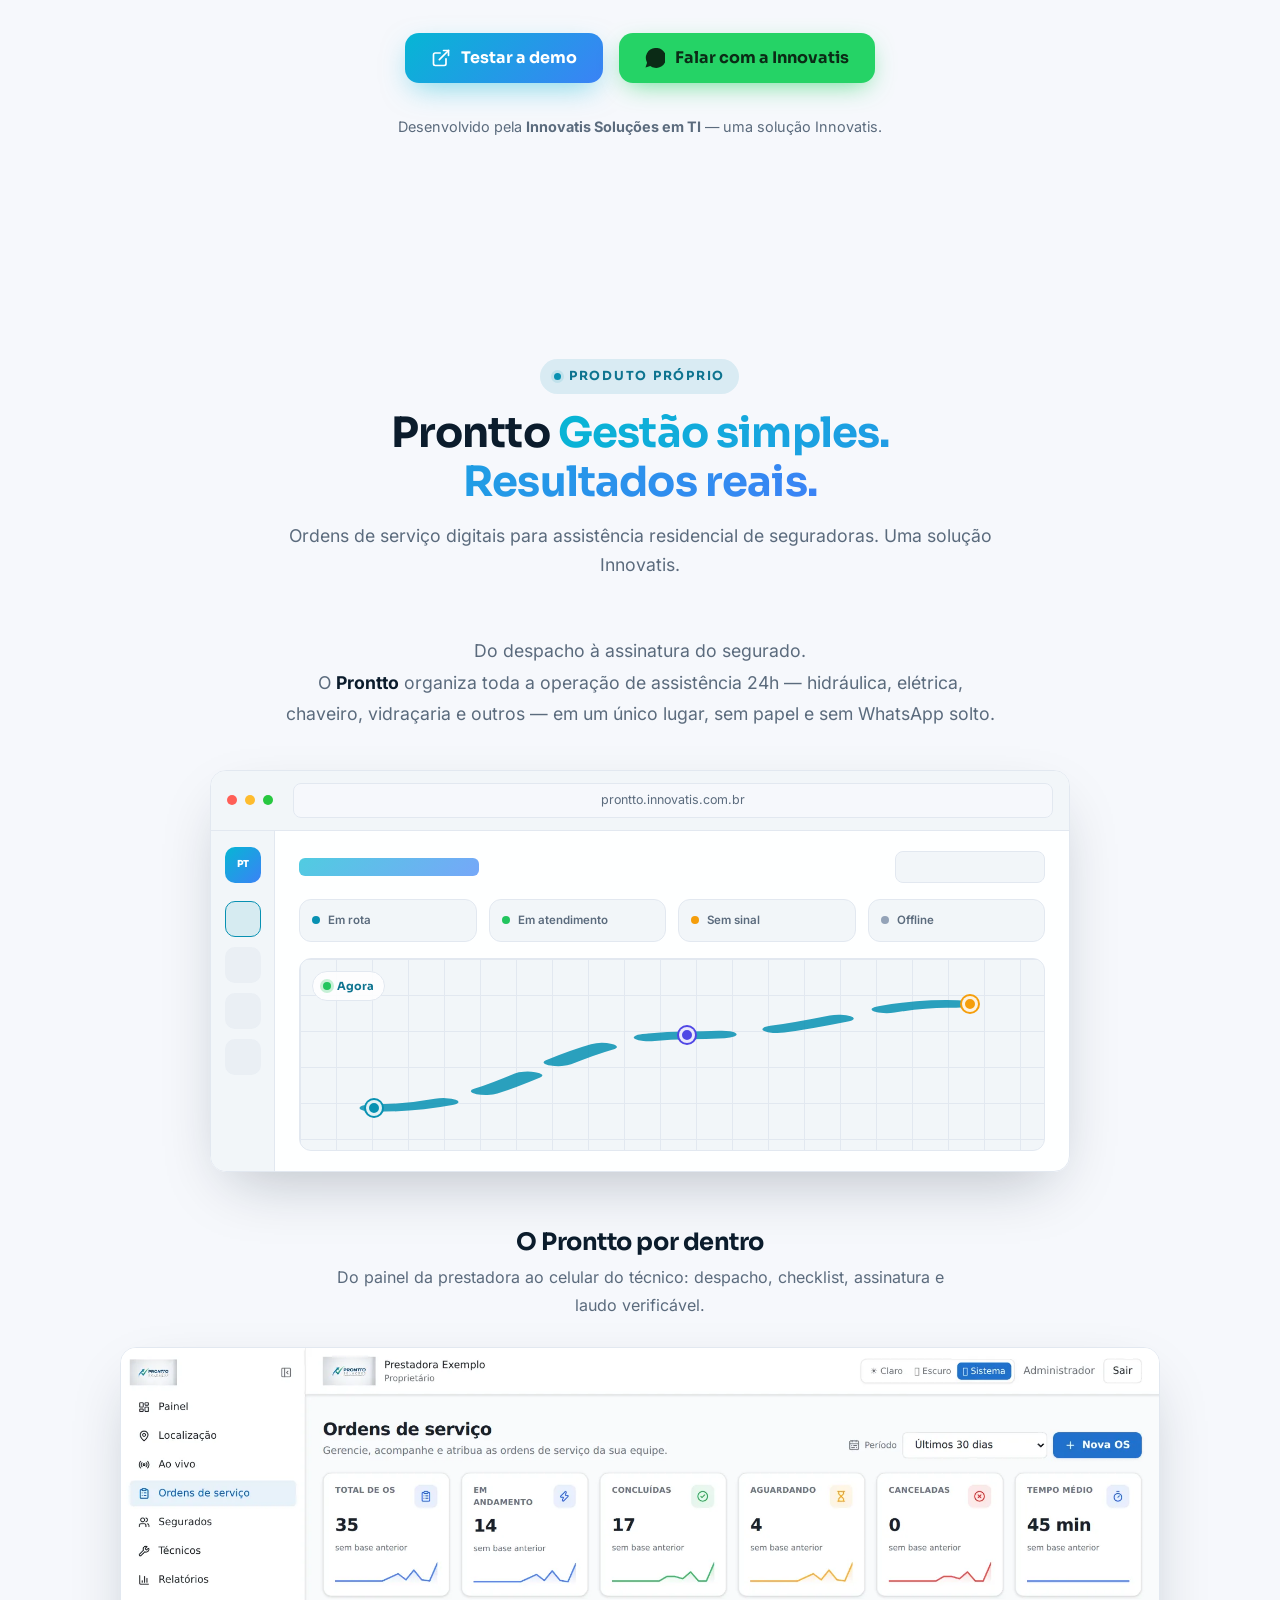
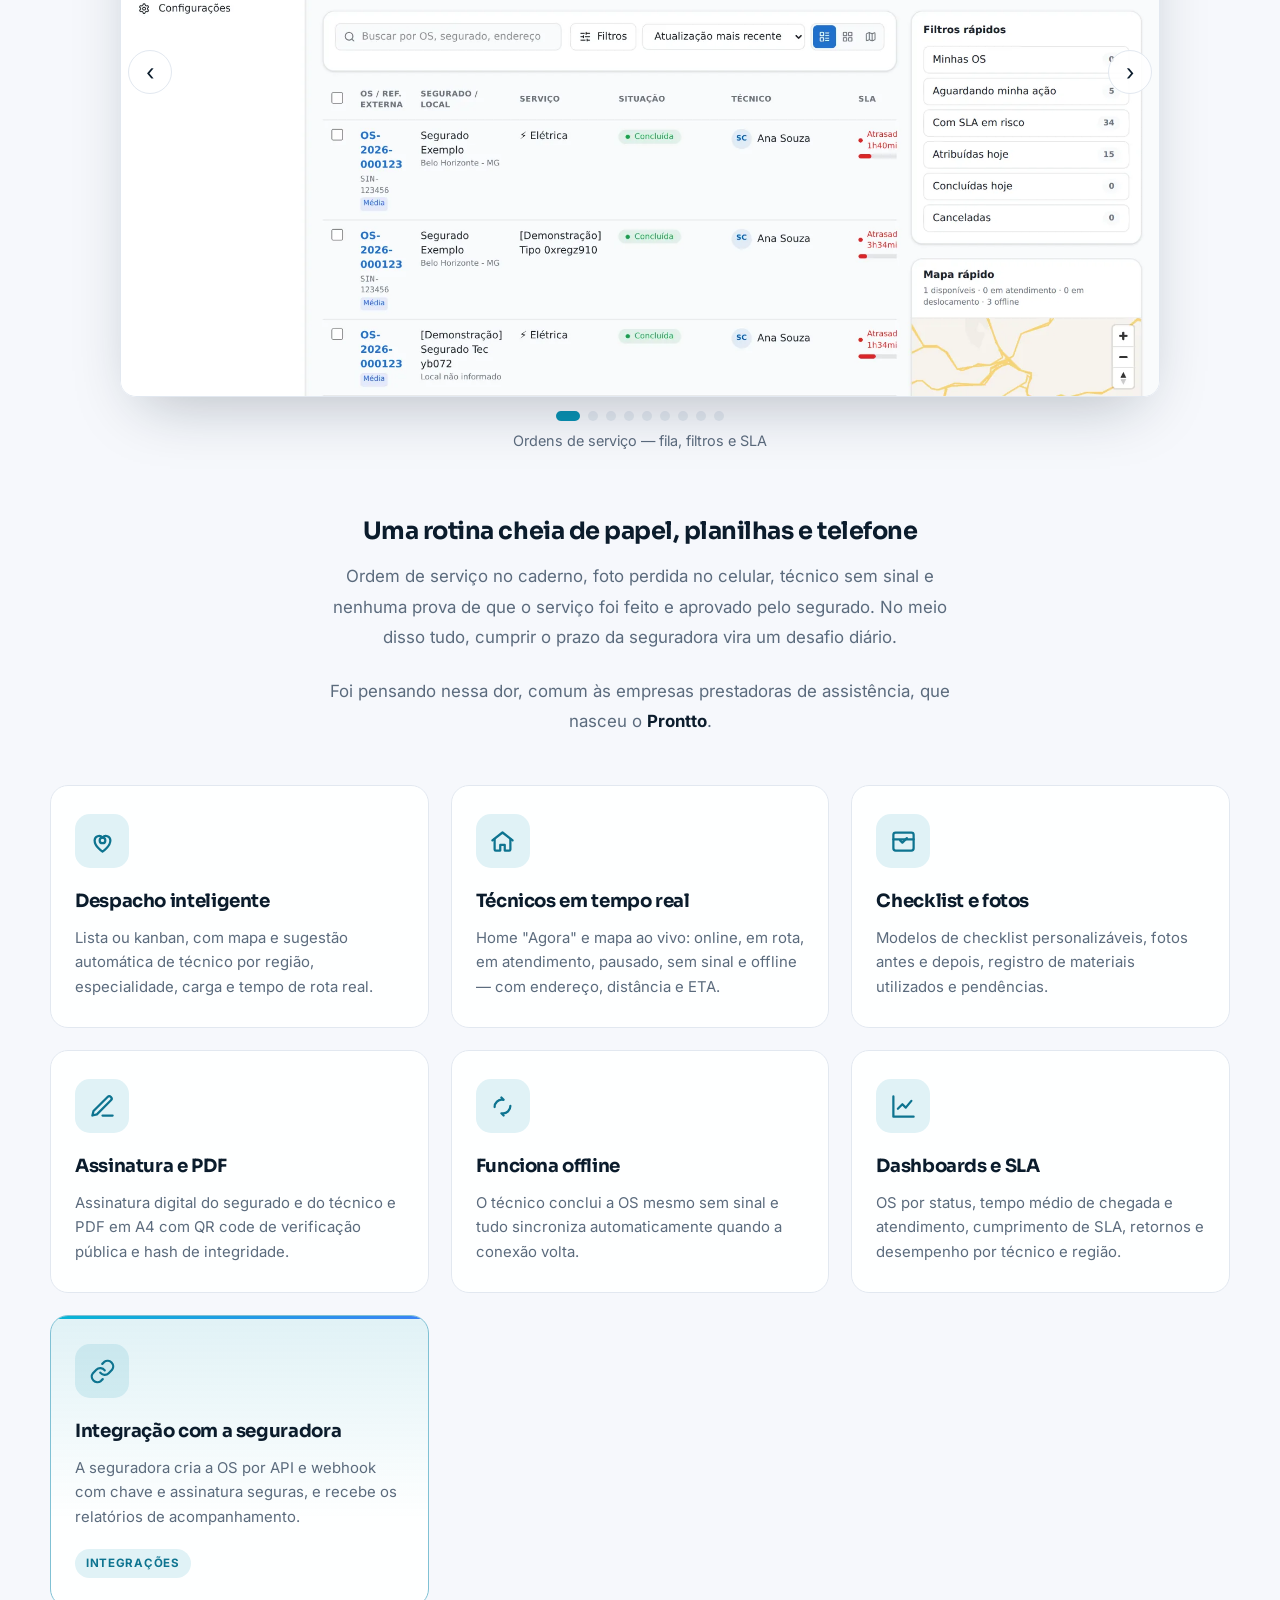
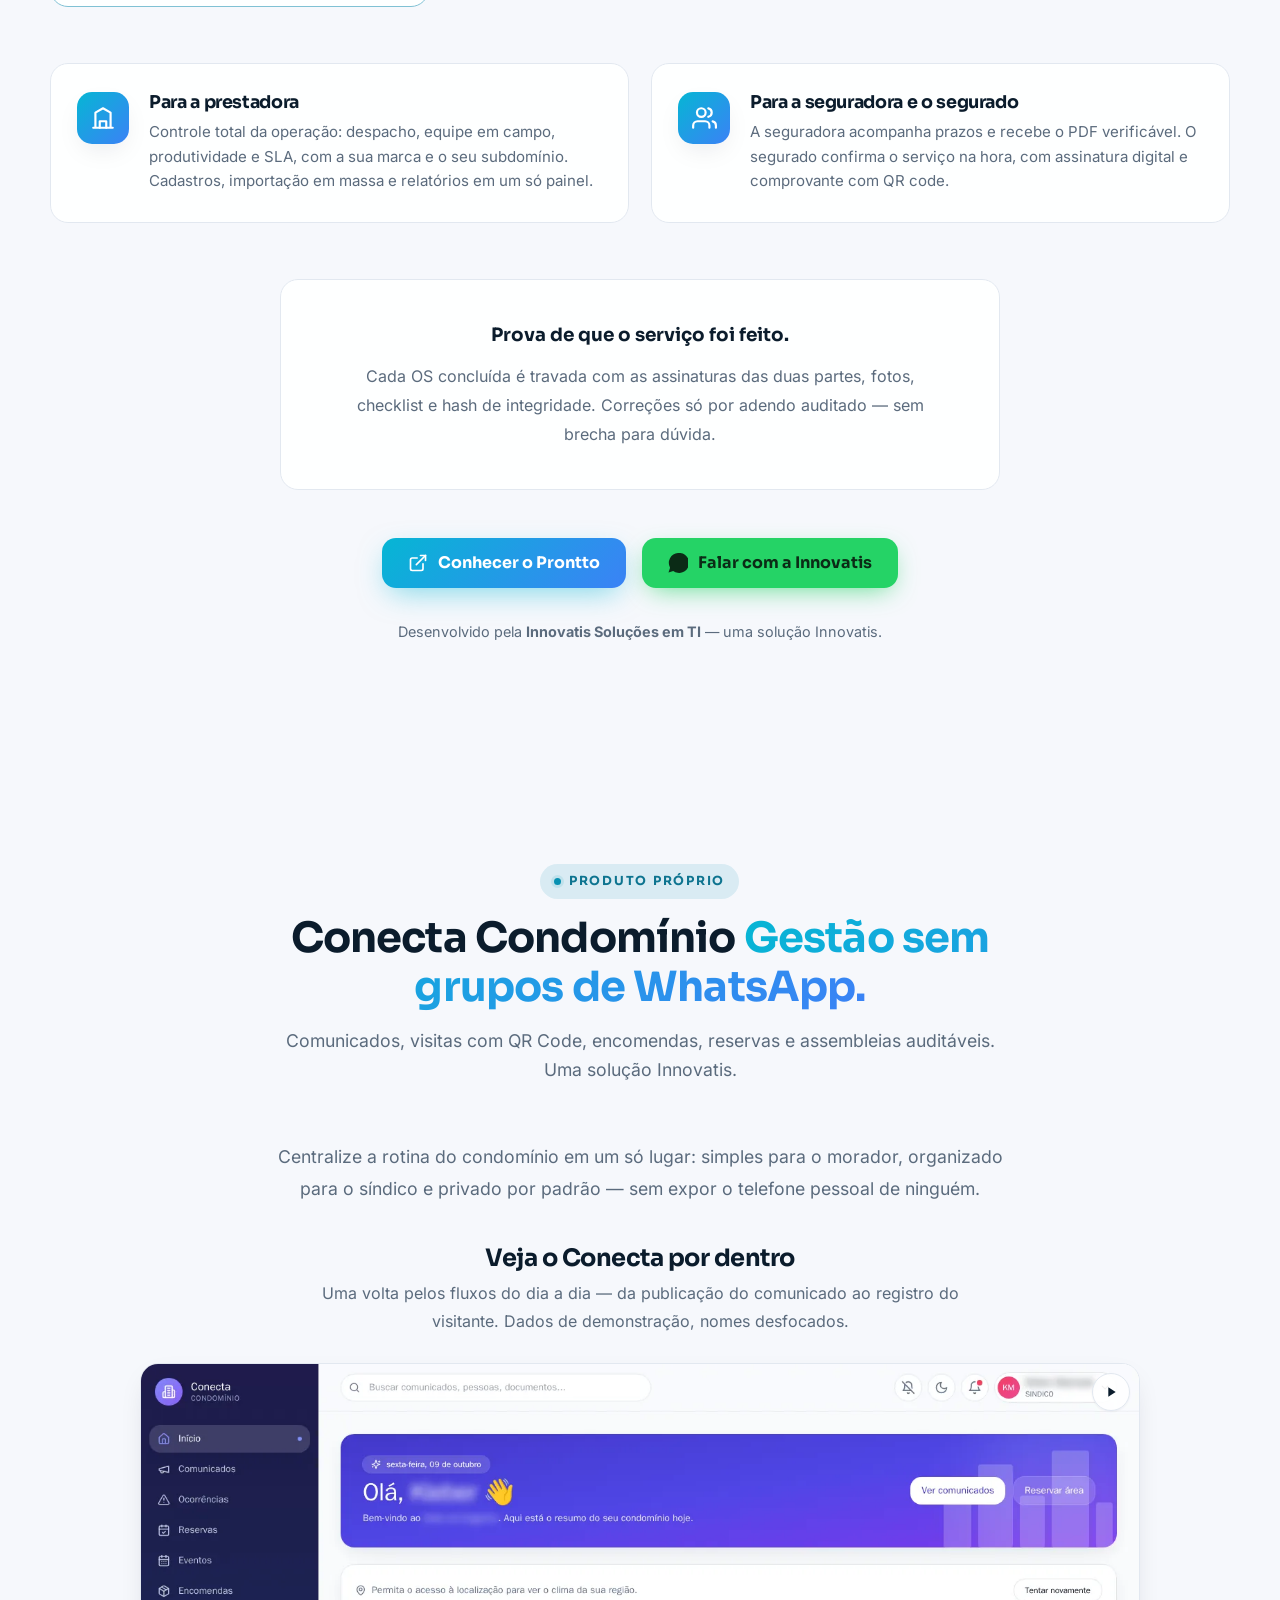
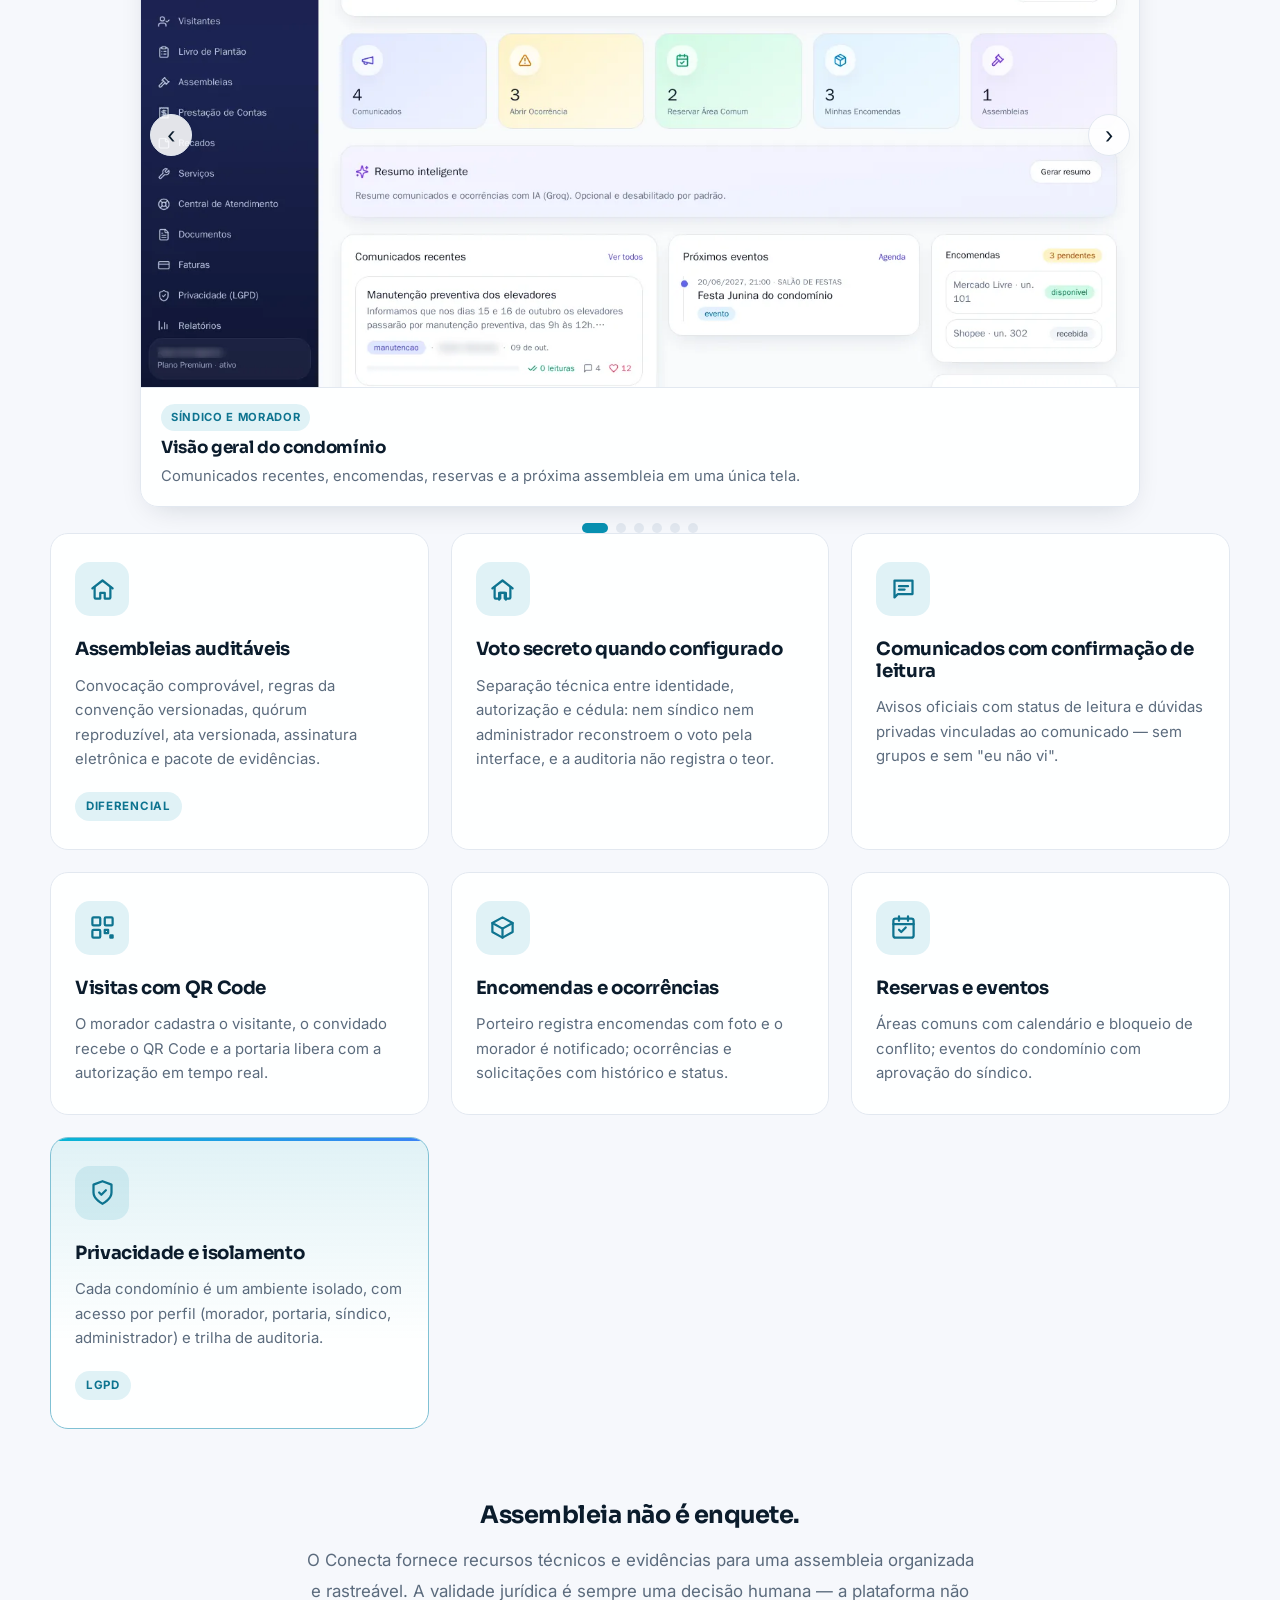
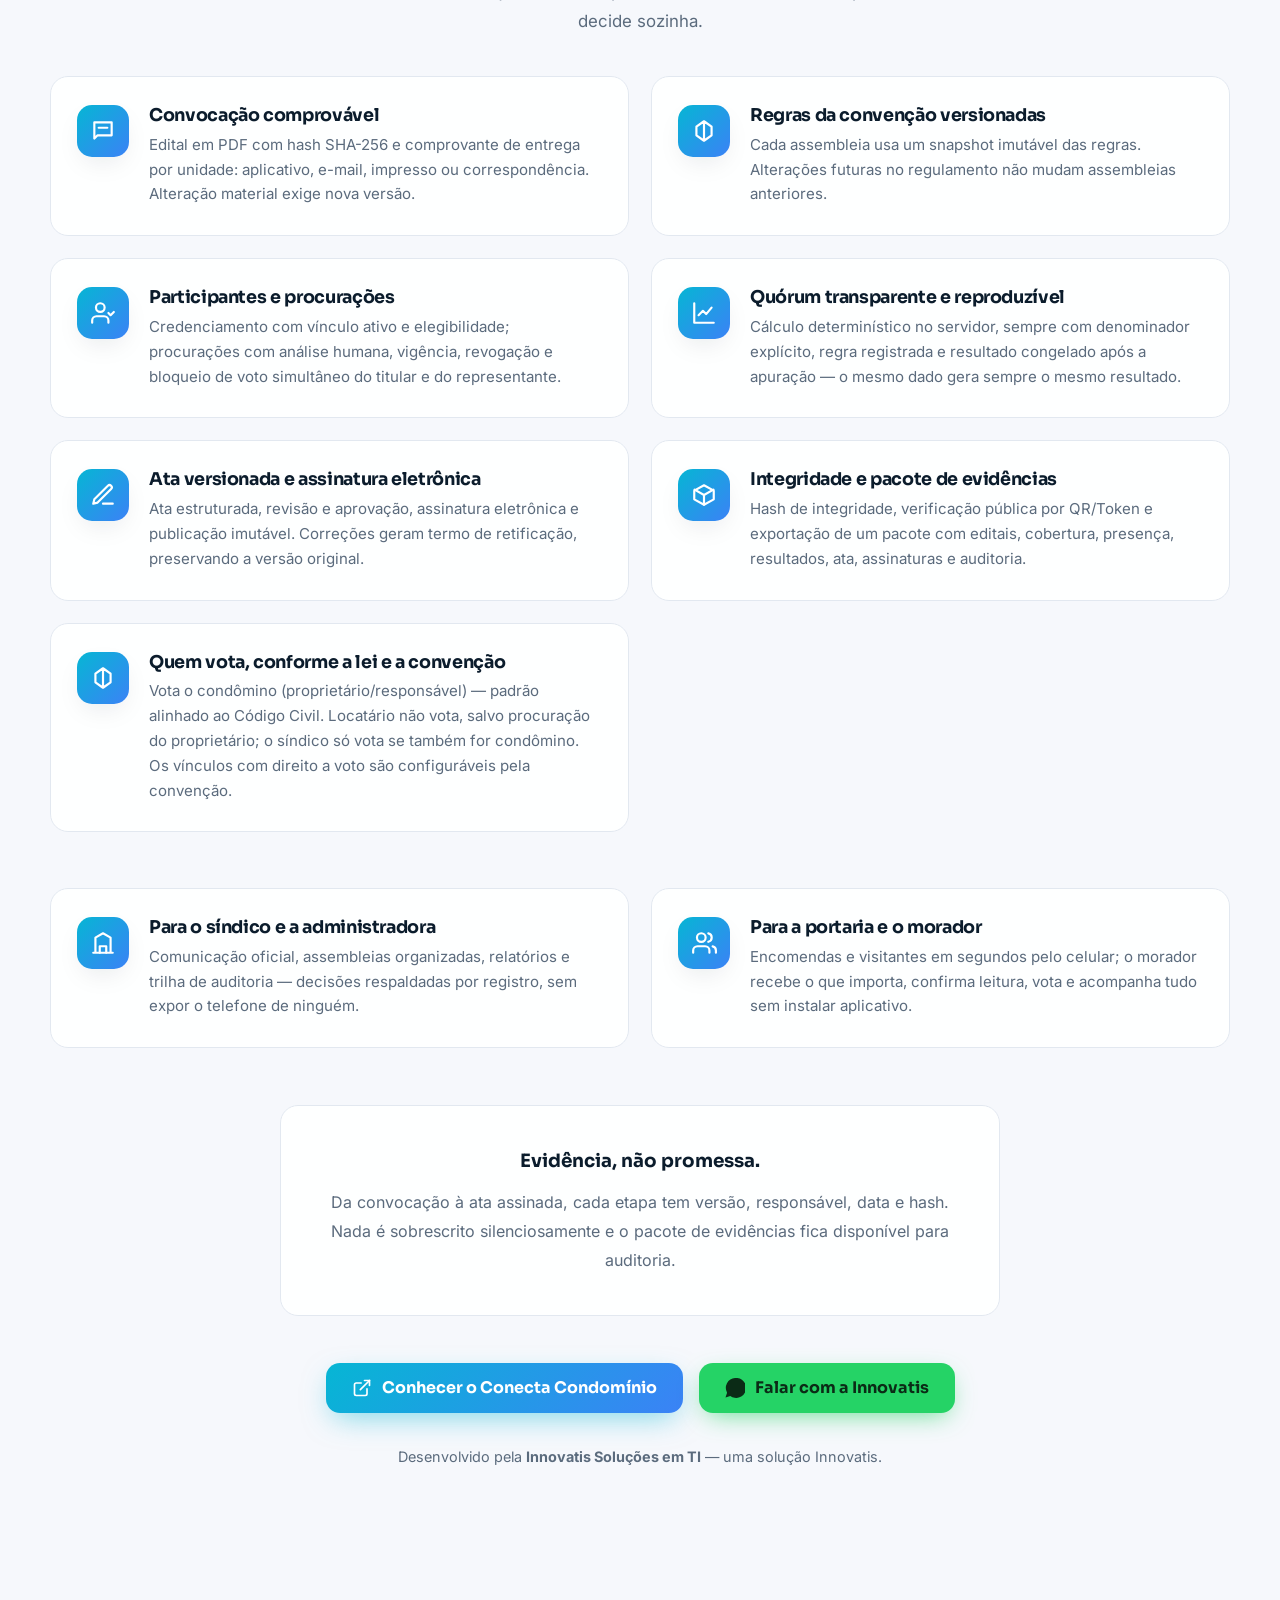
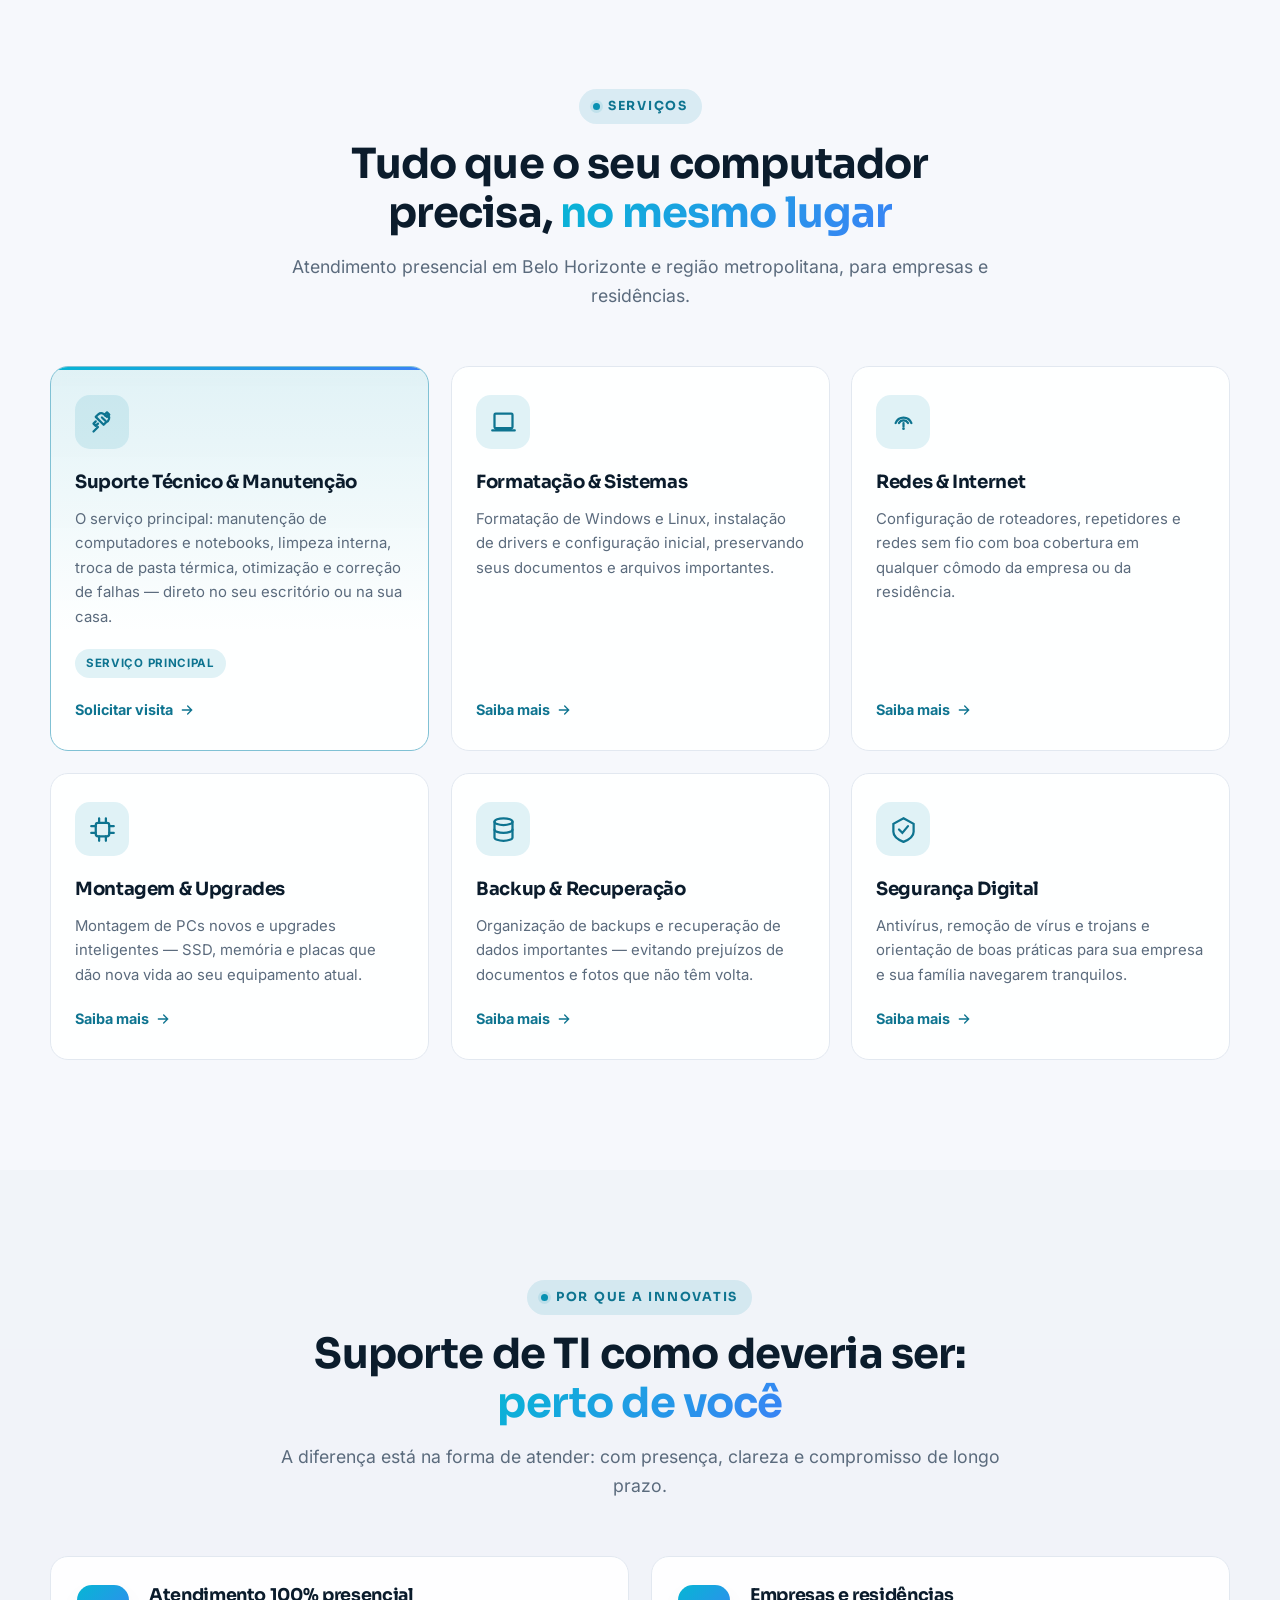
==== commit 2cc2372b: "feat(seo): paginas /produtos, /sobre e /contato + CSS externo Extrai o CSS para styles.css, cria hub" ====
--- a/index.html
+++ b/index.html
@@ -313,921 +313,7 @@
 }
 </script>
 
-<style>
-/* ============================================================
-   FONTES LOCAIS (self-hosted) — Sora + Inter
-   ============================================================ */
-@font-face{font-family:'Inter';font-style:normal;font-weight:100 900;font-display:swap;src:url(fonts/inter-latin-ext.woff2) format('woff2');unicode-range:U+0100-02BA, U+02BD-02C5, U+02C7-02CC, U+02CE-02D7, U+02DD-02FF, U+0304, U+0308, U+0329, U+1D00-1DBF, U+1E00-1E9F, U+1EF2-1EFF, U+2020, U+20A0-20AB, U+20AD-20C4, U+2113, U+2C60-2C7F, U+A720-A7FF}
-@font-face{font-family:'Inter';font-style:normal;font-weight:100 900;font-display:swap;src:url(fonts/inter-latin.woff2) format('woff2');unicode-range:U+0000-00FF, U+0131, U+0152-0153, U+02BB-02BC, U+02C6, U+02DA, U+02DC, U+0304, U+0308, U+0329, U+2000-206F, U+20AC, U+2122, U+2191, U+2193, U+2212, U+2215, U+FEFF, U+FFFD}
-@font-face{font-family:'Sora';font-style:normal;font-weight:400 800;font-display:swap;src:url(fonts/sora-latin-ext.woff2) format('woff2');unicode-range:U+0100-02BA, U+02BD-02C5, U+02C7-02CC, U+02CE-02D7, U+02DD-02FF, U+0304, U+0308, U+0329, U+1D00-1DBF, U+1E00-1E9F, U+1EF2-1EFF, U+2020, U+20A0-20AB, U+20AD-20C4, U+2113, U+2C60-2C7F, U+A720-A7FF}
-@font-face{font-family:'Sora';font-style:normal;font-weight:400 800;font-display:swap;src:url(fonts/sora-latin.woff2) format('woff2');unicode-range:U+0000-00FF, U+0131, U+0152-0153, U+02BB-02BC, U+02C6, U+02DA, U+02DC, U+0304, U+0308, U+0329, U+2000-206F, U+20AC, U+2122, U+2191, U+2193, U+2212, U+2215, U+FEFF, U+FFFD}
-
-/* ============================================================
-   VARIÁVEIS DE TEMA
-   ============================================================ */
-:root{
-  --bg:#f6f8fc;
-  --bg-soft:rgba(238, 242, 248, 0.65);
-  --surface:rgba(255, 255, 255, 0.88);
-  --surface-2:rgba(241, 245, 249, 0.9);
-  --ink:#0b1c2c;
-  --muted:#5b6b7d;
-  --line:#e2e8f0;
-  --brand:#0891b2;
-  --brand-strong:#0e7490;
-  --brand-soft:rgba(8,145,178,.12);
-  --accent:#4f46e5;
-  --accent-soft:rgba(79,70,229,.10);
-  --grad:linear-gradient(135deg,#06b6d4 0%,#3b82f6 100%);
-  --whats:#25d366;
-  --whats-dark:#128c4a;
-  --shadow-sm:0 1px 2px rgba(11,28,44,.05);
-  --shadow-md:0 10px 30px -12px rgba(11,28,44,.18);
-  --shadow-lg:0 24px 60px -20px rgba(11,28,44,.28);
-  --header-h:72px;
-  --radius:18px;
-  --ease:cubic-bezier(.22,.61,.36,1);
-  --stagger:.12s;
-  color-scheme:light;
-}
-@media (prefers-color-scheme: dark){
-  :root{
-    --bg:#070e17;
-    --bg-soft:rgba(12, 21, 33, 0.65);
-    --surface:rgba(14, 26, 39, 0.88);
-    --surface-2:rgba(19, 32, 47, 0.9);
-    --ink:#e7f0f8;
-    --muted:#93a7ba;
-    --line:#1d3247;
-    --brand:#22d3ee;
-    --brand-strong:#06b6d4;
-    --brand-soft:rgba(34,211,238,.13);
-    --accent:#818cf8;
-    --accent-soft:rgba(129,140,248,.12);
-    --grad:linear-gradient(135deg,#06b6d4 0%,#6366f1 100%);
-    --whats:#25d366;
-    --whats-dark:#1dae58;
-    --shadow-sm:0 1px 2px rgba(0,0,0,.3);
-    --shadow-md:0 12px 34px -14px rgba(0,0,0,.5);
-    --shadow-lg:0 26px 64px -22px rgba(0,0,0,.6);
-    color-scheme:dark;
-  }
-}
-
-/* RESET / BASE */
-*,*::before,*::after{box-sizing:border-box;margin:0;padding:0}
-html{scroll-behavior:smooth;-webkit-text-size-adjust:100%}
-body{
-  font-family:'Inter',system-ui,-apple-system,"Segoe UI",Roboto,sans-serif;
-  background:var(--bg);
-  color:var(--ink);
-  line-height:1.65;
-  overflow-x:hidden;
-  -webkit-font-smoothing:antialiased;
-}
-img,svg{display:block;max-width:100%}
-a{color:inherit;text-decoration:none}
-button{font:inherit;cursor:pointer;background:none;border:none;color:inherit}
-ul{list-style:none}
-h1,h2,h3,h4{font-family:'Sora',sans-serif;line-height:1.18;letter-spacing:-.02em;font-weight:700}
-::selection{background:var(--brand);color:#fff}
-
-.sr-only{position:absolute;width:1px;height:1px;padding:0;margin:-1px;overflow:hidden;clip:rect(0 0 0 0);white-space:nowrap;border:0}
-
-/* Skip link */
-.skip-link{
-  position:fixed;top:-100%;left:16px;z-index:2000;
-  background:var(--brand-strong);color:#fff;padding:12px 18px;border-radius:10px;font-weight:600;
-  transition:top .3s var(--ease);
-}
-.skip-link:focus{top:16px}
-
-/* Scrollbar */
-@media (pointer:fine){
-  ::-webkit-scrollbar{width:11px}
-  ::-webkit-scrollbar-track{background:var(--bg)}
-  ::-webkit-scrollbar-thumb{background:rgba(8,145,178,.45);border-radius:20px;border:3px solid var(--bg)}
-}
-
-/* LAYOUT HELPERS */
-.container{width:min(1180px,100% - 40px);margin-inline:auto}
-section{position:relative;z-index:1;scroll-margin-top:calc(var(--header-h) + 8px)}
-.section-pad{padding-block:clamp(64px,9vw,110px)}
-.section-head{max-width:720px;margin:0 auto clamp(36px,5vw,56px);text-align:center}
-.eyebrow{
-  display:inline-flex;align-items:center;gap:8px;
-  font-family:'Sora',sans-serif;font-size:.78rem;font-weight:700;letter-spacing:.14em;text-transform:uppercase;
-  color:var(--brand-strong);background:var(--brand-soft);
-  padding:7px 14px;border-radius:999px;margin-bottom:16px;
-}
-.eyebrow::before{content:"";width:7px;height:7px;border-radius:50%;background:var(--brand);box-shadow:0 0 0 3px var(--brand-soft)}
-.section-title{font-size:clamp(1.65rem,3.6vw,2.6rem);margin-bottom:14px}
-.section-sub{color:var(--muted);font-size:clamp(1rem,1.4vw,1.1rem)}
-.grad-text{background:var(--grad);-webkit-background-clip:text;background-clip:text;color:transparent}
-
-/* SCROLL REVEAL */
-.reveal{opacity:1;transform:none}
-.js .reveal{opacity:0;transform:translateY(26px);transition:opacity .7s var(--ease),transform .7s var(--ease);will-change:opacity,transform}
-.js .reveal.is-in{opacity:1;transform:none}
-.js .reveal[data-d="1"]{transition-delay:var(--stagger)}
-.js .reveal[data-d="2"]{transition-delay:calc(var(--stagger) * 2)}
-.js .reveal[data-d="3"]{transition-delay:calc(var(--stagger) * 3)}
-.js .reveal[data-d="4"]{transition-delay:calc(var(--stagger) * 4)}
-
-/* HEADER / NAVIGATION (CORRIGIDO: USA COR DA PÁGINA) */
-.site-header{
-  position:fixed;inset:0 0 auto 0;z-index:1000;height:var(--header-h);
-  display:flex;align-items:center;
-  transition:background .35s var(--ease),box-shadow .35s var(--ease),height .35s var(--ease),border-color .35s var(--ease);
-}
-.site-header.is-scrolled{
-  background:color-mix(in srgb, var(--bg) 85%, transparent);
-  backdrop-filter:blur(12px);-webkit-backdrop-filter:blur(12px);
-  box-shadow:var(--shadow-sm);
-  border-bottom:1px solid var(--line);
-}
-.site-header .container{display:flex;align-items:center;justify-content:space-between;gap:24px}
-
-.brand{display:inline-flex;align-items:center;gap:10px;font-family:'Sora',sans-serif;font-weight:800;font-size:1.22rem;line-height:1}
-.brand svg{width:34px;height:34px;flex:none}
-.brand em{font-style:normal;background:var(--grad);-webkit-background-clip:text;background-clip:text;color:transparent}
-
-.nav-links{display:flex;align-items:center;gap:4px}
-.nav-links a{
-  position:relative;padding:9px 14px;font-weight:600;font-size:.93rem;color:var(--muted);
-  border-radius:10px;transition:color .25s var(--ease),background .25s var(--ease);
-}
-.nav-links a::after{
-  content:"";position:absolute;left:14px;right:14px;bottom:4px;height:2px;border-radius:2px;
-  background:var(--grad);transform:scaleX(0);transform-origin:left;transition:transform .3s var(--ease);
-}
-.nav-links a:hover{color:var(--ink);background:var(--surface-2)}
-.nav-links a.active{color:var(--brand-strong)}
-.nav-links a.active::after{transform:scaleX(1)}
-
-/* NAV DROPDOWN */
-.nav-dropdown{position:relative}
-.nav-dropdown-toggle{
-  display:inline-flex;align-items:center;gap:6px;
-  padding:9px 14px;font-weight:600;font-size:.93rem;color:var(--muted);
-  border-radius:10px;background:transparent;border:none;cursor:pointer;
-  font-family:'Inter',sans-serif;
-  transition:color .25s var(--ease),background .25s var(--ease);
-}
-.nav-dropdown-toggle:hover{color:var(--ink);background:var(--surface-2)}
-.nav-dropdown-menu{
-  position:absolute;top:100%;left:0;z-index:100;
-  background:var(--surface);border:1px solid var(--line);border-radius:12px;
-  padding:8px;min-width:220px;box-shadow:var(--shadow-lg);
-  opacity:0;visibility:hidden;transform:translateY(-8px);
-  transition:opacity .2s var(--ease),visibility .2s var(--ease),transform .2s var(--ease);
-}
-.nav-dropdown:hover .nav-dropdown-menu,
-.nav-dropdown-toggle[aria-expanded="true"] + .nav-dropdown-menu{
-  opacity:1;visibility:visible;transform:translateY(0);
-}
-.nav-dropdown-menu a{
-  display:flex;align-items:center;gap:10px;
-  padding:12px 16px;font-weight:500;font-size:.95rem;color:var(--ink);
-  border-radius:8px;transition:background .2s var(--ease),color .2s var(--ease);
-}
-.nav-dropdown-menu a:hover{background:var(--brand-soft);color:var(--brand-strong)}
-.nav-dropdown-menu a.active{background:var(--brand-soft);color:var(--brand-strong);font-weight:600}
-.nav-dropdown-menu a.active::after{display:none}
-.nav-dropdown-toggle svg{width:16px;height:16px;transition:transform .2s var(--ease)}
-.nav-dropdown-toggle[aria-expanded="true"] svg{transform:rotate(180deg)}
-
-.header-cta{
-  display:inline-flex;align-items:center;gap:8px;
-  background:var(--whats);color:#0b2b16;font-weight:700;font-size:.9rem;
-  padding:10px 18px;border-radius:12px;
-  box-shadow:0 6px 20px -8px rgba(37,211,102,.7);
-  transition:transform .25s var(--ease),box-shadow .25s var(--ease),filter .25s var(--ease);
-}
-.header-cta:hover{transform:translateY(-2px);box-shadow:0 10px 26px -8px rgba(37,211,102,.8);filter:brightness(1.04)}
-.header-cta svg{width:18px;height:18px}
-
-.nav-toggle{display:none}
-
-/* BUTTONS */
-.btn{
-  display:inline-flex;align-items:center;justify-content:center;gap:10px;
-  font-weight:700;font-family:'Sora',sans-serif;
-  padding:15px 26px;border-radius:14px;font-size:1rem;line-height:1;
-  transition:transform .28s var(--ease),box-shadow .28s var(--ease),background .28s var(--ease),border-color .28s var(--ease);
-}
-.btn svg{width:20px;height:20px;flex:none}
-.btn-whats{
-  background:var(--whats);color:#0b2b16;
-  box-shadow:0 8px 26px -8px rgba(37,211,102,.75);
-}
-.btn-whats:hover{transform:translateY(-2px);box-shadow:0 14px 34px -10px rgba(37,211,102,.85);filter:brightness(1.03)}
-.btn-ghost{
-  border:1.5px solid var(--line);color:var(--ink);background:var(--surface);
-  backdrop-filter:blur(8px);-webkit-backdrop-filter:blur(8px);
-}
-.btn-ghost:hover{border-color:var(--brand);color:var(--brand-strong);transform:translateY(-2px);box-shadow:var(--shadow-md)}
-.btn-ghost svg{color:var(--brand)}
-
-.pulse{position:relative}
-.pulse::before{
-  content:"";position:absolute;inset:0;border-radius:inherit;
-  box-shadow:0 0 0 0 rgba(37,211,102,.55);
-  animation:pulse-ring 2.6s var(--ease) infinite;
-}
-@keyframes pulse-ring{
-  0%{box-shadow:0 0 0 0 rgba(37,211,102,.55)}
-  70%{box-shadow:0 0 0 18px rgba(37,211,102,0)}
-  100%{box-shadow:0 0 0 0 rgba(37,211,102,0)}
-}
-
-/* HERO */
-.hero{
-  position:relative;overflow:hidden;
-  min-height:100svh;display:flex;align-items:center;
-  padding:calc(var(--header-h) + 40px) 0 80px;
-  background:
-    radial-gradient(56% 60% at 82% 8%,var(--brand-soft) 0%,transparent 60%),
-    radial-gradient(40% 46% at 8% 90%,var(--accent-soft) 0%,transparent 60%),
-    transparent;
-}
-.hero-grid-bg{
-  position:absolute;inset:0;pointer-events:none;
-  background-image:
-    linear-gradient(var(--line) 1px,transparent 1px),
-    linear-gradient(90deg,var(--line) 1px,transparent 1px);
-  background-size:56px 56px;
-  -webkit-mask-image:radial-gradient(70% 70% at 60% 40%,#000 30%,transparent 75%);
-  mask-image:radial-gradient(70% 70% at 60% 40%,#000 30%,transparent 75%);
-  opacity:.5;
-}
-.hero-blob{
-  position:absolute;border-radius:50%;filter:blur(70px);opacity:.5;pointer-events:none;
-  transition:transform 1s var(--ease);
-}
-.hero-blob.b1{width:420px;height:420px;top:-120px;right:-60px;background:#22d3ee;opacity:.32}
-.hero-blob.b2{width:360px;height:360px;bottom:-140px;left:-80px;background:#6366f1;opacity:.32}
-
-.hero .container{position:relative;z-index:2;display:flex;flex-direction:column;gap:clamp(40px,6vw,80px);align-items:center;text-align:center}
-
-.hero-badge{
-  display:inline-flex;align-items:center;gap:8px;
-  font-size:.82rem;font-weight:600;color:var(--muted);
-  border:1px solid var(--line);background:var(--surface);
-  backdrop-filter:blur(8px);-webkit-backdrop-filter:blur(8px);
-  padding:7px 14px;border-radius:999px;margin-bottom:22px;
-  box-shadow:var(--shadow-sm);white-space:nowrap;
-}
-.hero-badge .dot{width:8px;height:8px;border-radius:50%;background:#22c55e;box-shadow:0 0 0 4px rgba(34,197,94,.18)}
-.hero h1{font-size:clamp(2rem,4.6vw,3.35rem);font-weight:800;margin-bottom:20px}
-.hero-sub{color:var(--muted);font-size:clamp(1.02rem,1.5vw,1.16rem);max-width:56ch;margin:0 auto 34px}
-.hero-sub strong{color:var(--ink);font-weight:600}
-.hero-actions{display:flex;flex-wrap:wrap;gap:14px;justify-content:center;margin-bottom:38px}
-
-/* HERO CAROUSEL */
-.hero-carousel{position:relative;display:flex;align-items:center;gap:16px}
-.hero-carousel-viewport{
-  overflow-x:auto;scroll-snap-type:x mandatory;scroll-padding:0 24px;
-  -webkit-overflow-scrolling:touch;scrollbar-width:thin;
-  scrollbar-color:var(--brand) transparent;
-}
-.hero-carousel-viewport::-webkit-scrollbar{height:8px}
-.hero-carousel-viewport::-webkit-scrollbar-track{background:transparent}
-.hero-carousel-viewport::-webkit-scrollbar-thumb{background:var(--brand);border-radius:4px}
-.hero-carousel-track{display:flex;gap:20px;padding:8px 24px;min-width:fit-content}
-.hero-carousel-card{
-  flex:0 0 clamp(280px, 85vw, 360px);
-  scroll-snap-align:start;
-  background:var(--surface);
-  backdrop-filter:blur(8px);-webkit-backdrop-filter:blur(8px);
-  border:1px solid var(--line);
-  border-radius:var(--radius);
-  box-shadow:var(--shadow-lg);
-  padding:24px 20px;
-  min-height:280px;
-  display:flex;
-  flex-direction:column;
-  transition:transform .3s var(--ease),box-shadow .3s var(--ease),border-color .3s var(--ease);
-}
-.hero-carousel-card:hover{transform:translateY(-6px);box-shadow:var(--shadow-lg);border-color:var(--brand)}
-.hero-carousel-card .tt-head{display:flex;align-items:center;gap:12px;margin-bottom:14px}
-.hero-carousel-card .tt-ico{
-  width:46px;height:46px;flex:none;border-radius:13px;display:grid;place-items:center;
-  background:var(--grad);color:#fff;box-shadow:var(--shadow-sm);
-}
-.hero-carousel-card .tt-ico svg{width:24px;height:24px}
-.hero-carousel-card .tt-title{font-family:'Sora',sans-serif;font-weight:700;font-size:1rem;line-height:1.3}
-.hero-carousel-card .tt-tag{font-size:.72rem;font-weight:700;letter-spacing:.06em;text-transform:uppercase;color:var(--brand-strong)}
-.hero-carousel-card p{font-size:.9rem;color:var(--muted);flex:1}
-.hero-carousel-card .tt-row{display:flex;align-items:center;justify-content:space-between;margin-top:12px;padding-top:12px;border-top:1px dashed var(--line)}
-.hero-carousel-card .tt-status{display:inline-flex;align-items:center;gap:7px;font-size:.8rem;font-weight:700;color:#16a34a}
-.hero-carousel-card .tt-status .dot{width:7px;height:7px;border-radius:50%;background:#22c55e}
-.hero-carousel-card .tt-price{font-family:'Sora',sans-serif;font-weight:700;font-size:.9rem;color:var(--ink)}
-
-.hero-carousel-btn{
-  position:relative;flex:0 0 48px;height:48px;border-radius:50%;
-  background:var(--surface);border:1px solid var(--line);color:var(--ink);
-  display:grid;place-items:center;box-shadow:var(--shadow-md);
-  transition:transform .25s var(--ease),border-color .25s var(--ease),color .25s var(--ease),box-shadow .25s var(--ease);
-  z-index:1;
-}
-.hero-carousel-btn:hover{border-color:var(--brand);color:var(--brand-strong);transform:scale(1.07);box-shadow:var(--shadow-lg)}
-.hero-carousel-btn svg{width:22px;height:22px}
-.hero-carousel-prev{margin-right:-24px}
-.hero-carousel-next{margin-left:-24px}
-
-.hero-carousel-dots{
-  position:absolute;bottom:-40px;left:50%;transform:translateX(-50%);display:flex;gap:8px;
-}
-.hero-carousel-dots button{
-  width:10px;height:10px;border-radius:50%;background:var(--line);border:none;padding:0;
-  transition:width .3s var(--ease),background .3s var(--ease);
-}
-.hero-carousel-dots button[aria-selected="true"]{width:28px;background:var(--brand);border-radius:999px}
-
-/* CONECTA — CARROSSEL DE TELAS DO PRODUTO */
-.cc-demo{margin-top:8px}
-.cc-demo-title{font-family:'Sora',sans-serif;font-weight:700;font-size:1.5rem;text-align:center;margin:0 0 8px}
-.cc-demo-sub{text-align:center;color:var(--muted);max-width:660px;margin:0 auto 28px;line-height:1.7}
-.cc-carousel{position:relative;max-width:1000px;margin:0 auto}
-.cc-frame{position:relative}
-.cc-viewport{overflow:hidden;border:1px solid var(--line);border-radius:var(--radius);background:var(--surface);box-shadow:var(--shadow-md)}
-.cc-track{display:flex;transition:transform .5s var(--ease)}
-.cc-slide{flex:0 0 100%;min-width:0;margin:0}
-.cc-shot{position:relative;aspect-ratio:16/10;overflow:hidden;background:var(--surface-2)}
-.cc-shot img{display:block;width:100%;height:100%;object-fit:cover;object-position:var(--focus,center)}
-.cc-cap{display:flex;flex-direction:column;gap:7px;padding:16px 20px 18px;border-top:1px solid var(--line)}
-.cc-badge{align-self:flex-start;font-size:.7rem;font-weight:700;letter-spacing:.06em;text-transform:uppercase;color:var(--brand-strong);background:var(--brand-soft);padding:4px 10px;border-radius:999px}
-.cc-cap-title{font-family:'Sora',sans-serif;font-weight:700;font-size:1.05rem;margin:0;color:var(--ink)}
-.cc-cap-benefit{color:var(--muted);font-size:.92rem;line-height:1.6;margin:0}
-.cc-arrow{position:absolute;top:50%;transform:translateY(-50%);z-index:2;width:42px;height:42px;border-radius:999px;border:1px solid var(--line);background:var(--surface);color:var(--ink);cursor:pointer;font-size:22px;line-height:1;display:flex;align-items:center;justify-content:center;box-shadow:var(--shadow-md)}
-.cc-prev{left:10px}
-.cc-next{right:10px}
-.cc-arrow:hover{border-color:var(--brand);color:var(--brand-strong)}
-.cc-arrow:focus-visible,.cc-dots button:focus-visible,.cc-toggle:focus-visible{outline:2px solid var(--brand);outline-offset:2px}
-.cc-toggle{position:absolute;top:10px;right:10px;z-index:2;width:38px;height:38px;border-radius:999px;border:1px solid var(--line);background:var(--surface);color:var(--ink);cursor:pointer;display:flex;align-items:center;justify-content:center;box-shadow:var(--shadow-sm)}
-.cc-toggle svg{width:16px;height:16px}
-.cc-dots{display:flex;justify-content:center;gap:8px;margin-top:16px}
-.cc-dots button{width:10px;height:10px;border:0;border-radius:999px;background:var(--line);padding:0;cursor:pointer;transition:width .3s var(--ease),background .3s var(--ease)}
-.cc-dots button[aria-selected="true"]{width:26px;background:var(--brand)}
-@media (max-width:640px){
-  .cc-shot{aspect-ratio:4/3}
-  .cc-shot img{object-position:64% center}
-  .cc-cap{padding:14px 16px 16px}
-  .cc-arrow{width:38px;height:38px}
-}
-@media (prefers-reduced-motion: reduce){
-  .cc-track{transition:none}
-}
-
-/* CANVAS DE PARTÍCULAS FULL PAGE */
-#particles[data-fullpage]{
-  position:fixed;
-  top:0;left:0;width:100vw;height:100vh;
-  pointer-events:none;
-  z-index:0;
-  opacity:.50;
-}
-@media (prefers-color-scheme: dark){
-  #particles[data-fullpage]{opacity:.40}
-}
-@media (prefers-reduced-motion: reduce){
-  #particles[data-fullpage]{display:none !important}
-}
-
-/* SEÇÕES COM SEU FUNDO TRANSLÚCIDO E CARDS */
-#diferenciais, #avaliacoes, #contato, .site-footer {
-  background:var(--bg-soft);
-}
-
-.service-card,.diff-card,.contact-card,.contact-form,.t-card,.stat-card,.marker-card,.faq-item{
-  background:var(--surface);
-  backdrop-filter:blur(8px);
-  -webkit-backdrop-filter:blur(8px);
-}
-
-/* SERVIÇOS */
-#servicos{position:relative}
-.services-grid{display:grid;grid-template-columns:repeat(3,1fr);gap:22px}
-.service-card{
-  position:relative;display:flex;flex-direction:column;gap:6px;
-  border:1px solid var(--line);border-radius:var(--radius);
-  padding:28px 24px;overflow:hidden;
-  transition:transform .3s var(--ease),box-shadow .3s var(--ease),border-color .3s var(--ease);
-}
-.service-card::before{
-  content:"";position:absolute;top:0;left:0;right:0;height:3px;
-  background:var(--grad);transform:scaleX(0);transform-origin:left;
-  transition:transform .4s var(--ease);
-}
-.service-card:hover{transform:translateY(-8px);box-shadow:var(--shadow-lg);border-color:var(--brand)}
-.service-card:hover::before{transform:scaleX(1)}
-.service-card.featured{background:linear-gradient(180deg,var(--brand-soft),transparent 70%),var(--surface);border-color:color-mix(in srgb,var(--brand) 45%,var(--line))}
-.service-card.featured::before{transform:scaleX(1)}
-
-.service-ico{
-  width:54px;height:54px;border-radius:15px;display:grid;place-items:center;
-  background:var(--brand-soft);color:var(--brand-strong);
-  margin-bottom:16px;
-  transition:transform .35s var(--ease),background .35s var(--ease),color .35s var(--ease);
-}
-.service-ico svg{width:27px;height:27px}
-.service-card:hover .service-ico{transform:scale(1.08);background:var(--grad);color:#fff}
-.service-card h3{font-size:1.14rem;margin-bottom:8px}
-.service-card p{font-size:.93rem;color:var(--muted);flex:1}
-.service-tag{
-  align-self:flex-start;margin-top:14px;
-  font-size:.72rem;font-weight:700;letter-spacing:.06em;text-transform:uppercase;
-  color:var(--brand-strong);background:var(--brand-soft);padding:5px 11px;border-radius:999px;
-}
-.service-link{
-  align-self:flex-start;margin-top:14px;
-  display:inline-flex;align-items:center;gap:6px;
-  font-weight:700;font-size:.9rem;color:var(--brand-strong);
-}
-.service-link svg{width:16px;height:16px;transition:transform .3s var(--ease)}
-.service-card:hover .service-link svg{transform:translateX(4px)}
-
-/* DIFERENCIAIS */
-#diferenciais{position:relative;overflow:hidden}
-.diff-grid{display:grid;grid-template-columns:repeat(2,1fr);gap:22px}
-.diff-card{
-  display:flex;gap:20px;align-items:flex-start;
-  border:1px solid var(--line);border-radius:var(--radius);
-  padding:28px 26px;
-  transition:transform .3s var(--ease),box-shadow .3s var(--ease),border-color .3s var(--ease),background .3s var(--ease);
-}
-.diff-card:hover{transform:translateY(-6px);box-shadow:var(--shadow-lg);border-color:var(--accent);background:linear-gradient(160deg,var(--accent-soft),transparent 55%),var(--surface)}
-.diff-ico{
-  width:52px;height:52px;flex:none;border-radius:15px;display:grid;place-items:center;
-  color:#fff;background:var(--grad);box-shadow:var(--shadow-md);
-  transition:transform .35s var(--ease);
-}
-.diff-ico svg{width:26px;height:26px}
-.diff-card:hover .diff-ico{transform:rotate(-6deg) scale(1.06)}
-.diff-card h3{font-size:1.1rem;margin-bottom:7px}
-.diff-card p{font-size:.94rem;color:var(--muted)}
-
-/* NÃO PERCA PRAZO — MOCKUP */
-.npp-mockup{
-  max-width:860px;margin:0 auto;
-  border:1px solid var(--line);border-radius:16px;overflow:hidden;
-  background:var(--surface);box-shadow:var(--shadow-lg);
-}
-.npp-mockup-bar{
-  display:flex;align-items:center;gap:8px;
-  padding:12px 16px;background:var(--surface-2);border-bottom:1px solid var(--line);
-}
-.npp-dot{width:10px;height:10px;border-radius:50%;background:var(--line)}
-.npp-dot:nth-child(1){background:#ff5f57}
-.npp-dot:nth-child(2){background:#febc2e}
-.npp-dot:nth-child(3){background:#28c840}
-.npp-url{
-  flex:1;margin-left:12px;padding:6px 14px;border-radius:8px;
-  background:var(--bg);border:1px solid var(--line);
-  font-size:.78rem;color:var(--muted);text-align:center;
-  font-family:'Inter',sans-serif;
-}
-.npp-mockup-body{display:flex;min-height:340px}
-.npp-mockup-side{
-  width:64px;flex:none;padding:16px 12px;
-  background:var(--surface-2);border-right:1px solid var(--line);
-  display:flex;flex-direction:column;gap:10px;align-items:center;
-}
-.npp-side-logo{
-  width:36px;height:36px;border-radius:10px;
-  background:var(--grad);color:#fff;font-weight:800;font-size:.65rem;
-  display:grid;place-items:center;font-family:'Sora',sans-serif;margin-bottom:8px;
-}
-.npp-side-item{width:36px;height:36px;border-radius:10px;background:var(--line);opacity:.5}
-.npp-side-item.active{background:var(--brand-soft);opacity:1;border:1px solid var(--brand)}
-.npp-mockup-main{flex:1;padding:20px 24px;display:flex;flex-direction:column;gap:18px}
-.npp-mockup-header{display:flex;justify-content:space-between;align-items:center;gap:16px}
-.npp-mockup-title{width:180px;height:18px;border-radius:6px;background:var(--grad);opacity:.7}
-.npp-mockup-search{width:160px;height:32px;border-radius:8px;background:var(--surface-2);border:1px solid var(--line)}
-.npp-mockup-cards{display:grid;grid-template-columns:repeat(3,1fr);gap:12px}
-.npp-mini-card{
-  padding:14px;border-radius:12px;
-  background:var(--surface-2);border:1px solid var(--line);
-  display:flex;flex-direction:column;gap:8px;
-}
-.npp-mini-label{width:60%;height:8px;border-radius:4px;background:var(--line)}
-.npp-mini-value{width:40%;height:16px;border-radius:4px}
-.npp-mini-value.v1{background:var(--brand)}
-.npp-mini-value.v2{background:var(--accent)}
-.npp-mini-value.v3{background:#f59e0b}
-.npp-mini-bar{width:100%;height:6px;border-radius:3px;background:var(--line);position:relative;overflow:hidden}
-.npp-mini-bar::after{content:"";position:absolute;left:0;top:0;bottom:0;width:65%;background:var(--brand);border-radius:3px;opacity:.6}
-.npp-mini-bar.b2::after{width:40%;background:var(--accent)}
-.npp-mini-bar.b3::after{width:80%;background:#f59e0b}
-.npp-mockup-table{display:flex;flex-direction:column;gap:8px}
-.npp-row{
-  display:grid;grid-template-columns:2fr 1fr 1fr .8fr;gap:12px;align-items:center;
-  padding:10px 12px;border-radius:8px;background:var(--surface-2);border:1px solid var(--line);
-}
-.npp-row.head{background:transparent;border:none;padding:2px 12px}
-.npp-row.head span{height:8px;border-radius:4px;background:var(--line);opacity:.7}
-.npp-row span{height:10px;border-radius:5px;background:var(--line)}
-.npp-row span.w30{width:70%}
-.npp-row span.w40{width:85%}
-.npp-row span.w50{width:80%}
-.npp-row span.w55{width:75%}
-.npp-row span.w60{width:90%}
-.npp-row span.w70{width:95%}
-.npp-row .tag{height:20px;border-radius:999px;width:70%;justify-self:start}
-.npp-row .tag.t-warn{background:rgba(245,158,11,.25);border:1px solid rgba(245,158,11,.5)}
-.npp-row .tag.t-ok{background:rgba(34,197,94,.2);border:1px solid rgba(34,197,94,.45)}
-.npp-row .tag.t-alert{background:rgba(239,68,68,.18);border:1px solid rgba(239,68,68,.45)}
-@media (max-width:640px){
-  .npp-mockup-body{min-height:260px}
-  .npp-mockup-side{display:none}
-  .npp-mockup-cards{grid-template-columns:1fr 1fr}
-  .npp-mockup-cards .npp-mini-card:last-child{display:none}
-  .npp-row{grid-template-columns:1.5fr 1fr .8fr}
-  .npp-row span:last-child{display:none}
-}
-
-/* PRONTTO — MOCKUP */
-.ptt-mockup{
-  max-width:860px;margin:0 auto;
-  border:1px solid var(--line);border-radius:16px;overflow:hidden;
-  background:var(--surface);box-shadow:var(--shadow-lg);
-}
-.ptt-bar{
-  display:flex;align-items:center;gap:8px;
-  padding:12px 16px;background:var(--surface-2);border-bottom:1px solid var(--line);
-}
-.ptt-dot{width:10px;height:10px;border-radius:50%;background:var(--line)}
-.ptt-dot:nth-child(1){background:#ff5f57}
-.ptt-dot:nth-child(2){background:#febc2e}
-.ptt-dot:nth-child(3){background:#28c840}
-.ptt-url{
-  flex:1;margin-left:12px;padding:6px 14px;border-radius:8px;
-  background:var(--bg);border:1px solid var(--line);
-  font-size:.78rem;color:var(--muted);text-align:center;
-  font-family:'Inter',sans-serif;
-}
-.ptt-body{display:flex;min-height:340px}
-.ptt-side{
-  width:64px;flex:none;padding:16px 12px;
-  background:var(--surface-2);border-right:1px solid var(--line);
-  display:flex;flex-direction:column;gap:10px;align-items:center;
-}
-.ptt-side-logo{
-  width:36px;height:36px;border-radius:10px;
-  background:var(--grad);color:#fff;font-weight:800;font-size:.6rem;
-  display:grid;place-items:center;font-family:'Sora',sans-serif;margin-bottom:8px;
-}
-.ptt-side-item{width:36px;height:36px;border-radius:10px;background:var(--line);opacity:.5}
-.ptt-side-item.active{background:var(--brand-soft);opacity:1;border:1px solid var(--brand)}
-.ptt-main{flex:1;padding:20px 24px;display:flex;flex-direction:column;gap:16px;min-width:0}
-.ptt-head{display:flex;justify-content:space-between;align-items:center;gap:16px}
-.ptt-title{width:180px;height:18px;border-radius:6px;background:var(--grad);opacity:.7}
-.ptt-search{width:150px;height:32px;border-radius:8px;background:var(--surface-2);border:1px solid var(--line)}
-.ptt-cards{display:grid;grid-template-columns:repeat(4,1fr);gap:12px}
-.ptt-chip{
-  padding:11px 12px;border-radius:12px;
-  background:var(--surface-2);border:1px solid var(--line);
-  display:flex;align-items:center;gap:8px;font-size:.72rem;font-weight:600;color:var(--muted);
-  font-family:'Inter',sans-serif;
-}
-.ptt-chip i{width:8px;height:8px;border-radius:50%;flex:none}
-.ptt-chip i.dot-run{background:var(--brand)}
-.ptt-chip i.dot-ok{background:#22c55e}
-.ptt-chip i.dot-warn{background:#f59e0b}
-.ptt-chip i.dot-off{background:#94a3b8}
-.ptt-map{
-  position:relative;flex:1;min-height:180px;border-radius:12px;
-  border:1px solid var(--line);overflow:hidden;background-color:var(--surface-2);
-  background-image:linear-gradient(var(--line) 1px,transparent 1px),linear-gradient(90deg,var(--line) 1px,transparent 1px);
-  background-size:36px 36px;
-}
-.ptt-route{position:absolute;inset:0;width:100%;height:100%}
-.ptt-route path{fill:none;stroke:var(--brand);stroke-width:4;stroke-linecap:round;stroke-dasharray:10 8;opacity:.85}
-.ptt-pin{position:absolute;width:16px;height:16px;border-radius:50%;border:3px solid var(--surface);background:var(--brand);box-shadow:0 0 0 2px var(--brand);transform:translate(-50%,-50%)}
-.ptt-pin.p2{background:var(--accent);box-shadow:0 0 0 2px var(--accent)}
-.ptt-pin.p3{background:#f59e0b;box-shadow:0 0 0 2px #f59e0b}
-.ptt-live{
-  position:absolute;top:12px;left:12px;display:flex;align-items:center;gap:6px;
-  padding:5px 10px;border-radius:999px;background:var(--surface);border:1px solid var(--line);
-  font-size:.7rem;font-weight:700;color:var(--brand-strong);font-family:'Sora',sans-serif;
-}
-.ptt-live i{width:8px;height:8px;border-radius:50%;background:#22c55e;box-shadow:0 0 0 3px rgba(34,197,94,.25)}
-@media (max-width:640px){
-  .ptt-body{min-height:280px}
-  .ptt-side{display:none}
-  .ptt-cards{grid-template-columns:1fr 1fr}
-  .ptt-chip:nth-child(4){display:none}
-  .ptt-map{min-height:150px}
-}
-
-/* SOBRE + ESTATÍSTICAS */
-#sobre .container{display:grid;grid-template-columns:1fr 1fr;gap:clamp(36px,5vw,64px);align-items:center}
-.sobre-text h2{margin-bottom:18px}
-.sobre-text p{color:var(--muted);margin-bottom:16px;max-width:52ch}
-.sobre-text p strong{color:var(--ink)}
-.sobre-list{margin-top:22px;display:grid;gap:12px}
-.sobre-list li{display:flex;gap:12px;align-items:flex-start;font-weight:600;font-size:.95rem}
-.sobre-list svg{width:20px;height:20px;color:var(--brand);flex:none;margin-top:3px}
-
-.stats-grid{display:grid;grid-template-columns:repeat(2,1fr);gap:18px}
-.stat-card{
-  border:1px solid var(--line);border-radius:var(--radius);
-  padding:26px 22px;text-align:center;
-  transition:transform .3s var(--ease),box-shadow .3s var(--ease),border-color .3s var(--ease);
-}
-.stat-card:hover{transform:translateY(-5px);box-shadow:var(--shadow-md);border-color:var(--brand)}
-.stat-num{font-family:'Sora',sans-serif;font-weight:800;font-size:clamp(1.9rem,3.4vw,2.6rem);line-height:1;background:var(--grad);-webkit-background-clip:text;background-clip:text;color:transparent}
-.stat-suffix{font-family:'Sora',sans-serif;font-weight:800;font-size:clamp(1.9rem,3.4vw,2.6rem);line-height:1;background:var(--grad);-webkit-background-clip:text;background-clip:text;color:transparent}
-.stat-label{display:block;margin-top:10px;font-size:.86rem;font-weight:600;color:var(--muted)}
-.map-chip{
-  grid-column:1/-1;
-  display:flex;align-items:center;justify-content:center;gap:10px;
-  background:var(--brand-soft);color:var(--brand-strong);
-  border:1px dashed color-mix(in srgb,var(--brand) 45%,transparent);
-  border-radius:var(--radius);padding:18px 14px;font-weight:700;font-size:.95rem;text-align:center;
-}
-.map-chip svg{width:20px;height:20px;flex:none}
-
-/* AVALIAÇÕES */
-.rating-summary{
-  display:flex;flex-wrap:wrap;align-items:center;justify-content:center;gap:18px;margin-bottom:38px;
-}
-.rating-score{font-family:'Sora',sans-serif;font-weight:800;font-size:2.4rem;line-height:1;background:var(--grad);-webkit-background-clip:text;background-clip:text;color:transparent}
-.rating-stars{color:#f59e0b;display:inline-flex;gap:3px}
-.rating-stars svg{width:22px;height:22px}
-.rating-note{color:var(--muted);font-size:.88rem;font-weight:600}
-
-.carousel{position:relative;max-width:980px;margin-inline:auto}
-.carousel-viewport{overflow:visible}
-.js .carousel-viewport{overflow:hidden}
-.carousel-track{display:flex;flex-wrap:wrap;gap:20px}
-.js .carousel-track{flex-wrap:nowrap;transition:transform .55s var(--ease)}
-.carousel-slide{flex:0 0 100%;min-width:0}
-.js .carousel-slide{flex:0 0 auto;max-width:100%}
-.t-card{
-  border:1px solid var(--line);border-radius:var(--radius);
-  padding:30px 28px;height:100%;display:flex;flex-direction:column;gap:14px;
-  box-shadow:var(--shadow-sm);
-}
-.t-head{display:flex;align-items:center;gap:14px}
-.t-avatar{
-  width:46px;height:46px;border-radius:50%;flex:none;display:grid;place-items:center;
-  font-family:'Sora',sans-serif;font-weight:700;color:#fff;background:var(--grad);
-  font-size:.95rem;
-}
-.t-who{flex:1;min-width:0}
-.t-name{font-weight:700;font-size:.98rem}
-.t-role{font-size:.8rem;color:var(--muted)}
-.t-stars{color:#f59e0b;display:inline-flex;gap:2px}
-.t-stars svg{width:16px;height:16px}
-.t-text{font-size:.95rem;color:var(--muted);line-height:1.7}
-.t-source{display:inline-flex;align-items:center;gap:8px;font-size:.8rem;font-weight:700;color:var(--muted)}
-.t-source svg{width:15px;height:15px}
-
-.carousel-nav{display:none;align-items:center;justify-content:center;gap:16px;margin-top:26px}
-.js .carousel-nav{display:flex}
-.c-arrow{
-  width:44px;height:44px;border-radius:50%;display:grid;place-items:center;
-  border:1px solid var(--line);background:var(--surface);color:var(--ink);
-  transition:transform .25s var(--ease),border-color .25s var(--ease),color .25s var(--ease),box-shadow .25s var(--ease);
-}
-.c-arrow:hover{border-color:var(--brand);color:var(--brand-strong);transform:scale(1.07);box-shadow:var(--shadow-md)}
-.c-arrow svg{width:19px;height:19px}
-.c-dots{display:flex;gap:8px}
-.c-dot{width:9px;height:9px;border-radius:999px;background:var(--line);transition:width .3s var(--ease),background .3s var(--ease)}
-.c-dot.active{width:26px;background:var(--brand)}
-
-/* FAQ */
-.faq-list{display:grid;gap:12px}
-.faq-item{border:1px solid var(--line);border-radius:var(--radius);overflow:hidden}
-.faq-item summary{display:flex;align-items:center;justify-content:space-between;padding:18px 22px;cursor:pointer;font-weight:600;font-size:1rem;color:var(--ink);list-style:none;transition:background .2s var(--ease)}
-.faq-item summary:hover{background:var(--surface-2)}
-.faq-item summary::-webkit-details-marker{display:none}
-.faq-item summary::after{content:"";width:22px;height:22px;border-radius:50%;border:2px solid var(--brand);display:grid;place-items:center;flex:none;transition:transform .3s var(--ease);background:var(--brand-strong);mask:url("data:image/svg+xml,%3Csvg xmlns='http://www.w3.org/2000/svg' viewBox='0 0 24 24'%3E%3Cpath d='M6 9l6 6 6-6' stroke='white' stroke-width='2.5' fill='none' stroke-linecap='round' stroke-linejoin='round'/%3E%3C/svg%3E") center/contain no-repeat}
-.faq-item[open] summary::after{transform:rotate(180deg)}
-.faq-item summary:focus{outline:none;box-shadow:0 0 0 3px var(--brand-soft)}
-.faq-item[open] summary{border-bottom:1px solid var(--line)}
-.faq-item p{padding:0 22px 20px;color:var(--muted);line-height:1.7;margin:0}
-
-/* MAPA */
-.map-frame{
-  position:relative;border-radius:var(--radius);overflow:hidden;
-  border:1px solid var(--line);box-shadow:var(--shadow-md);
-}
-.map-frame iframe{width:100%;height:440px;border:0;display:none}
-.map-frame.is-loaded iframe{display:block}
-.map-consent{
-  min-height:440px;display:grid;place-items:center;align-content:center;gap:12px;
-  text-align:center;padding:32px;background:var(--surface-2);
-}
-.map-consent svg{width:40px;height:40px;color:var(--brand)}
-.map-consent h3{font-size:1.05rem}
-.map-consent p{color:var(--muted);font-size:.9rem;max-width:48ch}
-.map-consent p a{color:var(--brand-strong);font-weight:700;text-decoration:underline}
-.map-frame.is-loaded .map-consent{display:none}
-.marker-card{
-  position:absolute;left:16px;bottom:16px;z-index:2;max-width:290px;
-  border:1px solid var(--line);border-radius:14px;padding:16px 18px;
-  box-shadow:var(--shadow-md);
-}
-.marker-card small{display:block;font-size:.72rem;font-weight:700;letter-spacing:.08em;text-transform:uppercase;color:var(--brand-strong);margin-bottom:4px}
-.marker-card strong{font-family:'Sora',sans-serif;font-size:.93rem;line-height:1.4}
-.marker-card a{margin-top:10px;display:inline-flex;align-items:center;gap:6px;font-size:.85rem;font-weight:700;color:var(--brand-strong)}
-.marker-card a svg{width:15px;height:15px}
-
-/* CONTATO */
-.contact-grid{display:grid;grid-template-columns:.9fr 1.1fr;gap:clamp(28px,4vw,48px);align-items:start}
-.contact-card{
-  border:1px solid var(--line);border-radius:var(--radius);
-  padding:26px 24px;margin-bottom:18px;
-  display:flex;gap:16px;align-items:flex-start;
-  transition:transform .3s var(--ease),box-shadow .3s var(--ease),border-color .3s var(--ease);
-}
-.contact-card:hover{transform:translateY(-4px);box-shadow:var(--shadow-md);border-color:var(--brand)}
-.contact-card .diff-ico{width:44px;height:44px;border-radius:12px}
-.contact-card .diff-ico svg{width:22px;height:22px}
-.contact-card h3{font-size:.8rem;letter-spacing:.08em;text-transform:uppercase;font-weight:700;color:var(--muted);margin-bottom:3px;font-family:'Inter',sans-serif}
-.contact-card a,.contact-card span{font-weight:600;font-size:.98rem;display:inline-block;line-height:1.5}
-.contact-card a:hover{color:var(--brand-strong)}
-
-.contact-form{
-  border:1px solid var(--line);border-radius:var(--radius);
-  padding:clamp(24px,3vw,36px);box-shadow:var(--shadow-md);
-}
-.contact-form h3{font-size:1.35rem;margin-bottom:6px}
-.contact-form .form-sub{color:var(--muted);font-size:.93rem;margin-bottom:24px}
-.field{margin-bottom:18px}
-.field label{display:block;font-size:.86rem;font-weight:700;margin-bottom:7px}
-.field input,.field select,.field textarea{
-  width:100%;font:inherit;color:var(--ink);
-  background:var(--surface-2);border:1.5px solid var(--line);border-radius:12px;
-  padding:13px 15px;resize:vertical;
-  transition:border-color .25s var(--ease),box-shadow .25s var(--ease),background .25s var(--ease);
-}
-.field input:focus,.field select:focus,.field textarea:focus{
-  outline:none;border-color:var(--brand);background:var(--surface);
-  box-shadow:0 0 0 4px var(--brand-soft);
-}
-.field textarea{min-height:120px}
-.form-note{display:flex;align-items:flex-start;gap:8px;font-size:.8rem;color:var(--muted);margin-top:12px}
-.form-note svg{width:15px;height:15px;color:var(--brand);flex:none;margin-top:3px}
-.form-note a{color:var(--brand-strong);font-weight:700;text-decoration:underline}
-
-/* LGPD — CONSENTIMENTO NO FORMULÁRIO */
-.field .consent{
-  display:flex;gap:10px;align-items:flex-start;font-size:.84rem;font-weight:500;
-  color:var(--muted);line-height:1.5;margin-bottom:0;
-}
-.field .consent input[type="checkbox"]{
-  width:20px;height:20px;flex:none;margin-top:2px;accent-color:var(--brand-strong);cursor:pointer;
-}
-.field .consent a{color:var(--brand-strong);font-weight:700;text-decoration:underline}
-
-/* LGPD — POLÍTICA DE PRIVACIDADE */
-.legal{max-width:860px;margin-inline:auto}
-.legal-meta{
-  border:1px solid var(--line);border-radius:var(--radius);padding:22px 24px;
-  display:grid;gap:6px;background:var(--surface);box-shadow:var(--shadow-sm);
-}
-.legal-meta strong{font-family:'Sora',sans-serif;color:var(--ink);font-size:1.05rem}
-.legal-meta span{font-size:.92rem;color:var(--muted)}
-.legal h3{font-size:1.12rem;margin:28px 0 8px}
-.legal p{color:var(--muted);font-size:.95rem}
-.legal ul{list-style:disc;padding-left:22px;display:grid;gap:6px;margin-top:8px}
-.legal li{color:var(--muted);font-size:.95rem}
-.legal a{color:var(--brand-strong);font-weight:600;text-decoration:underline}
-.legal-updated{margin-top:26px;font-size:.85rem;color:var(--muted)}
-
-/* LGPD — BANNER DE CONSENTIMENTO */
-.lgpd-banner{
-  position:fixed;left:0;right:0;bottom:0;z-index:1100;
-  background:var(--surface);backdrop-filter:blur(14px);-webkit-backdrop-filter:blur(14px);
-  border-top:1px solid var(--line);box-shadow:var(--shadow-lg);
-  padding:18px 0;transform:translateY(120%);transition:transform .4s var(--ease);
-}
-.lgpd-banner.is-visible{transform:none}
-.lgpd-inner{
-  width:min(1180px,100% - 40px);margin-inline:auto;
-  display:flex;flex-wrap:wrap;gap:16px;align-items:center;justify-content:space-between;
-}
-.lgpd-inner p{font-size:.88rem;color:var(--muted);max-width:72ch}
-.lgpd-inner p a{color:var(--brand-strong);font-weight:700;text-decoration:underline}
-.lgpd-actions{display:flex;gap:10px;flex:none}
-.lgpd-actions button{
-  font-size:.86rem;font-weight:700;border-radius:999px;padding:11px 22px;
-  border:1.5px solid var(--line);
-  transition:transform .2s var(--ease),border-color .2s var(--ease),background .2s var(--ease),color .2s var(--ease);
-}
-.lgpd-actions .lgpd-accept{background:var(--brand-strong);color:#fff;border-color:var(--brand-strong)}
-.lgpd-actions .lgpd-accept:hover{transform:translateY(-2px);filter:brightness(1.06)}
-.lgpd-actions .lgpd-reject:hover{border-color:var(--brand);color:var(--brand-strong);transform:translateY(-2px)}
-body.lgpd-open .wa-float{bottom:120px}
-body.lgpd-open .ig-float{bottom:190px}
-
-/* BOTÕES FLUTUANTES */
-.wa-float{
-  position:fixed;right:20px;bottom:20px;z-index:990;
-  width:58px;height:58px;border-radius:50%;
-  background:var(--whats);color:#fff;display:grid;place-items:center;
-  box-shadow:0 10px 30px -6px rgba(37,211,102,.7);
-  transition:transform .3s var(--ease),bottom .3s var(--ease);
-  animation:wa-glow 3s var(--ease) infinite;
-}
-.wa-float svg{width:30px;height:30px}
-.wa-float:hover{transform:scale(1.1)}
-@keyframes wa-glow{
-  0%,100%{box-shadow:0 10px 30px -6px rgba(37,211,102,.7)}
-  50%{box-shadow:0 10px 34px -4px rgba(37,211,102,.95)}
-}
-
-.ig-float{
-  position:fixed;right:20px;bottom:90px;z-index:990;
-  width:58px;height:58px;border-radius:50%;
-  background:linear-gradient(135deg,#f09433 0%,#e6683c 25%,#dc2743 50%,#cc2366 75%,#bc1888 100%);
-  color:#fff;display:grid;place-items:center;
-  box-shadow:0 10px 30px -6px rgba(220,39,67,.7);
-  transition:transform .3s var(--ease),bottom .3s var(--ease);
-  animation:ig-glow 3s var(--ease) infinite;
-}
-.ig-float svg{width:28px;height:28px}
-.ig-float:hover{transform:scale(1.1)}
-@keyframes ig-glow{
-  0%,100%{box-shadow:0 10px 30px -6px rgba(220,39,67,.7)}
-  50%{box-shadow:0 10px 34px -4px rgba(220,39,67,.95)}
-}
-
-/* FOOTER */
-.site-footer{
-  border-top:1px solid var(--line);
-  padding:54px 0 30px;margin-top:0;
-}
-.footer-grid{display:grid;grid-template-columns:1.3fr 1fr 1fr;gap:clamp(28px,4vw,48px);margin-bottom:40px}
-.footer-brand p{color:var(--muted);font-size:.92rem;margin-top:14px;max-width:34ch}
-.footer-col h4{font-size:.82rem;letter-spacing:.1em;text-transform:uppercase;color:var(--muted);margin-bottom:16px;font-family:'Inter',sans-serif;font-weight:700}
-.footer-col ul{display:grid;gap:10px}
-.footer-col a,.footer-col li{font-size:.93rem;color:var(--muted);transition:color .2s}
-.footer-col a:hover{color:var(--brand-strong)}
-.footer-col li{display:flex;gap:9px;align-items:flex-start}
-.footer-col li svg{width:16px;height:16px;flex:none;margin-top:4px;color:var(--brand)}
-.footer-bottom{
-  display:flex;flex-wrap:wrap;gap:12px;align-items:center;justify-content:space-between;
-  border-top:1px solid var(--line);padding-top:24px;
-  font-size:.85rem;color:var(--muted);
-}
-.footer-bottom .socials{display:flex;gap:10px}
-.footer-bottom .socials a{
-  width:38px;height:38px;border-radius:50%;display:grid;place-items:center;
-  border:1px solid var(--line);background:var(--surface);color:var(--muted);
-  transition:transform .25s var(--ease),color .25s var(--ease),border-color .25s var(--ease);
-}
-.footer-bottom .socials a:hover{transform:translateY(-3px);color:var(--brand-strong);border-color:var(--brand)}
-.footer-bottom .socials svg{width:17px;height:17px}
-.footer-brand .footer-cnpj{font-size:.85rem;margin-top:8px;color:var(--muted)}
-.footer-legal{
-  display:flex;flex-wrap:wrap;gap:8px;align-items:center;justify-content:center;
-  margin-top:14px;font-size:.83rem;color:var(--muted);
-}
-.footer-legal a{color:var(--muted);text-decoration:underline}
-.footer-legal a:hover{color:var(--brand-strong)}
-
-/* RESPONSIVO */
-@media (max-width:1024px){.services-grid{grid-template-columns:repeat(2,1fr)}}
-@media (max-width:768px){
-  .nav-toggle{
-    display:grid;place-items:center;width:44px;height:44px;border-radius:12px;
-    border:1px solid var(--line);background:var(--surface);color:var(--ink);
-  }
-  .nav-toggle svg{width:22px;height:22px}
-  .nav-toggle .ic-close{display:none}
-  .nav-toggle[aria-expanded="true"] .ic-open{display:none}
-  .nav-toggle[aria-expanded="true"] .ic-close{display:block}
-  .nav-links{
-    position:fixed;top:var(--header-h);left:0;right:0;
-    flex-direction:column;align-items:stretch;gap:6px;
-    background:color-mix(in srgb,var(--bg) 96%,transparent);
-    backdrop-filter:blur(14px);-webkit-backdrop-filter:blur(14px);
-    border-bottom:1px solid var(--line);
-    padding:18px 20px 24px;
-    transform:translateY(-16px);opacity:0;visibility:hidden;
-    transition:transform .35s var(--ease),opacity .3s var(--ease),visibility .3s;
-    box-shadow:var(--shadow-lg);
-  }
-  .nav-links.open{transform:none;opacity:1;visibility:visible}
-  .header-cta{display:none}
-  /* NAV DROPDOWN MOBILE */
-  .nav-dropdown{width:100%}
-  .nav-dropdown-toggle{width:100%;justify-content:space-between;padding:9px 0;font-size:1rem}
-  .nav-dropdown-menu{
-    position:static;box-shadow:none;border:none;background:transparent;
-    padding:0;min-width:0;opacity:1;visibility:visible;transform:none;
-    border-top:1px solid var(--line);margin-top:4px;padding-top:4px;
-  }
-  .nav-dropdown-menu a{padding:12px 0 12px 12px}
-  .services-grid,.diff-grid,#sobre .container,.contact-grid,.footer-grid{grid-template-columns:1fr}
-  .marker-card{position:static;border-radius:0;max-width:none}
-}
-</style>
+<link rel="stylesheet" href="/styles.css">
 </head>
 <body>
 
@@ -2812,6 +1898,18 @@
           <li><a href="#avaliacoes">Avaliações</a></li>
           <li><a href="#contato">Contato</a></li>
           <li><a href="#privacidade">Política de Privacidade</a></li>
+        </ul>
+      </div>
+
+      <div class="footer-col">
+        <h4>Produtos</h4>
+        <ul>
+          <li><a href="/produtos/">Todos os produtos</a></li>
+          <li><a href="/produtos/nao-perca-prazo/">Não Perca Prazo</a></li>
+          <li><a href="/produtos/prontto/">Prontto</a></li>
+          <li><a href="/produtos/conecta-condominio/">Conecta Condomínio</a></li>
+          <li><a href="/sobre/">Sobre a Innovatis</a></li>
+          <li><a href="/contato/">Contato</a></li>
         </ul>
       </div>
 
--- a/styles.css
+++ b/styles.css
@@ -0,0 +1,939 @@
+/* ============================================================
+   FONTES LOCAIS (self-hosted) — Sora + Inter
+   ============================================================ */
+@font-face{font-family:'Inter';font-style:normal;font-weight:100 900;font-display:swap;src:url(fonts/inter-latin-ext.woff2) format('woff2');unicode-range:U+0100-02BA, U+02BD-02C5, U+02C7-02CC, U+02CE-02D7, U+02DD-02FF, U+0304, U+0308, U+0329, U+1D00-1DBF, U+1E00-1E9F, U+1EF2-1EFF, U+2020, U+20A0-20AB, U+20AD-20C4, U+2113, U+2C60-2C7F, U+A720-A7FF}
+@font-face{font-family:'Inter';font-style:normal;font-weight:100 900;font-display:swap;src:url(fonts/inter-latin.woff2) format('woff2');unicode-range:U+0000-00FF, U+0131, U+0152-0153, U+02BB-02BC, U+02C6, U+02DA, U+02DC, U+0304, U+0308, U+0329, U+2000-206F, U+20AC, U+2122, U+2191, U+2193, U+2212, U+2215, U+FEFF, U+FFFD}
+@font-face{font-family:'Sora';font-style:normal;font-weight:400 800;font-display:swap;src:url(fonts/sora-latin-ext.woff2) format('woff2');unicode-range:U+0100-02BA, U+02BD-02C5, U+02C7-02CC, U+02CE-02D7, U+02DD-02FF, U+0304, U+0308, U+0329, U+1D00-1DBF, U+1E00-1E9F, U+1EF2-1EFF, U+2020, U+20A0-20AB, U+20AD-20C4, U+2113, U+2C60-2C7F, U+A720-A7FF}
+@font-face{font-family:'Sora';font-style:normal;font-weight:400 800;font-display:swap;src:url(fonts/sora-latin.woff2) format('woff2');unicode-range:U+0000-00FF, U+0131, U+0152-0153, U+02BB-02BC, U+02C6, U+02DA, U+02DC, U+0304, U+0308, U+0329, U+2000-206F, U+20AC, U+2122, U+2191, U+2193, U+2212, U+2215, U+FEFF, U+FFFD}
+
+/* ============================================================
+   VARIÁVEIS DE TEMA
+   ============================================================ */
+:root{
+  --bg:#f6f8fc;
+  --bg-soft:rgba(238, 242, 248, 0.65);
+  --surface:rgba(255, 255, 255, 0.88);
+  --surface-2:rgba(241, 245, 249, 0.9);
+  --ink:#0b1c2c;
+  --muted:#5b6b7d;
+  --line:#e2e8f0;
+  --brand:#0891b2;
+  --brand-strong:#0e7490;
+  --brand-soft:rgba(8,145,178,.12);
+  --accent:#4f46e5;
+  --accent-soft:rgba(79,70,229,.10);
+  --grad:linear-gradient(135deg,#06b6d4 0%,#3b82f6 100%);
+  --whats:#25d366;
+  --whats-dark:#128c4a;
+  --shadow-sm:0 1px 2px rgba(11,28,44,.05);
+  --shadow-md:0 10px 30px -12px rgba(11,28,44,.18);
+  --shadow-lg:0 24px 60px -20px rgba(11,28,44,.28);
+  --header-h:72px;
+  --radius:18px;
+  --ease:cubic-bezier(.22,.61,.36,1);
+  --stagger:.12s;
+  color-scheme:light;
+}
+@media (prefers-color-scheme: dark){
+  :root{
+    --bg:#070e17;
+    --bg-soft:rgba(12, 21, 33, 0.65);
+    --surface:rgba(14, 26, 39, 0.88);
+    --surface-2:rgba(19, 32, 47, 0.9);
+    --ink:#e7f0f8;
+    --muted:#93a7ba;
+    --line:#1d3247;
+    --brand:#22d3ee;
+    --brand-strong:#06b6d4;
+    --brand-soft:rgba(34,211,238,.13);
+    --accent:#818cf8;
+    --accent-soft:rgba(129,140,248,.12);
+    --grad:linear-gradient(135deg,#06b6d4 0%,#6366f1 100%);
+    --whats:#25d366;
+    --whats-dark:#1dae58;
+    --shadow-sm:0 1px 2px rgba(0,0,0,.3);
+    --shadow-md:0 12px 34px -14px rgba(0,0,0,.5);
+    --shadow-lg:0 26px 64px -22px rgba(0,0,0,.6);
+    color-scheme:dark;
+  }
+}
+
+/* RESET / BASE */
+*,*::before,*::after{box-sizing:border-box;margin:0;padding:0}
+html{scroll-behavior:smooth;-webkit-text-size-adjust:100%}
+body{
+  font-family:'Inter',system-ui,-apple-system,"Segoe UI",Roboto,sans-serif;
+  background:var(--bg);
+  color:var(--ink);
+  line-height:1.65;
+  overflow-x:hidden;
+  -webkit-font-smoothing:antialiased;
+}
+img,svg{display:block;max-width:100%}
+a{color:inherit;text-decoration:none}
+button{font:inherit;cursor:pointer;background:none;border:none;color:inherit}
+ul{list-style:none}
+h1,h2,h3,h4{font-family:'Sora',sans-serif;line-height:1.18;letter-spacing:-.02em;font-weight:700}
+::selection{background:var(--brand);color:#fff}
+
+.sr-only{position:absolute;width:1px;height:1px;padding:0;margin:-1px;overflow:hidden;clip:rect(0 0 0 0);white-space:nowrap;border:0}
+
+/* Skip link */
+.skip-link{
+  position:fixed;top:-100%;left:16px;z-index:2000;
+  background:var(--brand-strong);color:#fff;padding:12px 18px;border-radius:10px;font-weight:600;
+  transition:top .3s var(--ease);
+}
+.skip-link:focus{top:16px}
+
+/* Scrollbar */
+@media (pointer:fine){
+  ::-webkit-scrollbar{width:11px}
+  ::-webkit-scrollbar-track{background:var(--bg)}
+  ::-webkit-scrollbar-thumb{background:rgba(8,145,178,.45);border-radius:20px;border:3px solid var(--bg)}
+}
+
+/* LAYOUT HELPERS */
+.container{width:min(1180px,100% - 40px);margin-inline:auto}
+section{position:relative;z-index:1;scroll-margin-top:calc(var(--header-h) + 8px)}
+.section-pad{padding-block:clamp(64px,9vw,110px)}
+.section-head{max-width:720px;margin:0 auto clamp(36px,5vw,56px);text-align:center}
+.eyebrow{
+  display:inline-flex;align-items:center;gap:8px;
+  font-family:'Sora',sans-serif;font-size:.78rem;font-weight:700;letter-spacing:.14em;text-transform:uppercase;
+  color:var(--brand-strong);background:var(--brand-soft);
+  padding:7px 14px;border-radius:999px;margin-bottom:16px;
+}
+.eyebrow::before{content:"";width:7px;height:7px;border-radius:50%;background:var(--brand);box-shadow:0 0 0 3px var(--brand-soft)}
+.section-title{font-size:clamp(1.65rem,3.6vw,2.6rem);margin-bottom:14px}
+.section-sub{color:var(--muted);font-size:clamp(1rem,1.4vw,1.1rem)}
+.grad-text{background:var(--grad);-webkit-background-clip:text;background-clip:text;color:transparent}
+
+/* SCROLL REVEAL */
+.reveal{opacity:1;transform:none}
+.js .reveal{opacity:0;transform:translateY(26px);transition:opacity .7s var(--ease),transform .7s var(--ease);will-change:opacity,transform}
+.js .reveal.is-in{opacity:1;transform:none}
+.js .reveal[data-d="1"]{transition-delay:var(--stagger)}
+.js .reveal[data-d="2"]{transition-delay:calc(var(--stagger) * 2)}
+.js .reveal[data-d="3"]{transition-delay:calc(var(--stagger) * 3)}
+.js .reveal[data-d="4"]{transition-delay:calc(var(--stagger) * 4)}
+
+/* HEADER / NAVIGATION (CORRIGIDO: USA COR DA PÁGINA) */
+.site-header{
+  position:fixed;inset:0 0 auto 0;z-index:1000;height:var(--header-h);
+  display:flex;align-items:center;
+  transition:background .35s var(--ease),box-shadow .35s var(--ease),height .35s var(--ease),border-color .35s var(--ease);
+}
+.site-header.is-scrolled{
+  background:color-mix(in srgb, var(--bg) 85%, transparent);
+  backdrop-filter:blur(12px);-webkit-backdrop-filter:blur(12px);
+  box-shadow:var(--shadow-sm);
+  border-bottom:1px solid var(--line);
+}
+.site-header .container{display:flex;align-items:center;justify-content:space-between;gap:24px}
+
+.brand{display:inline-flex;align-items:center;gap:10px;font-family:'Sora',sans-serif;font-weight:800;font-size:1.22rem;line-height:1}
+.brand svg{width:34px;height:34px;flex:none}
+.brand em{font-style:normal;background:var(--grad);-webkit-background-clip:text;background-clip:text;color:transparent}
+
+.nav-links{display:flex;align-items:center;gap:4px}
+.nav-links a{
+  position:relative;padding:9px 14px;font-weight:600;font-size:.93rem;color:var(--muted);
+  border-radius:10px;transition:color .25s var(--ease),background .25s var(--ease);
+}
+.nav-links a::after{
+  content:"";position:absolute;left:14px;right:14px;bottom:4px;height:2px;border-radius:2px;
+  background:var(--grad);transform:scaleX(0);transform-origin:left;transition:transform .3s var(--ease);
+}
+.nav-links a:hover{color:var(--ink);background:var(--surface-2)}
+.nav-links a.active{color:var(--brand-strong)}
+.nav-links a.active::after{transform:scaleX(1)}
+
+/* NAV DROPDOWN */
+.nav-dropdown{position:relative}
+.nav-dropdown-toggle{
+  display:inline-flex;align-items:center;gap:6px;
+  padding:9px 14px;font-weight:600;font-size:.93rem;color:var(--muted);
+  border-radius:10px;background:transparent;border:none;cursor:pointer;
+  font-family:'Inter',sans-serif;
+  transition:color .25s var(--ease),background .25s var(--ease);
+}
+.nav-dropdown-toggle:hover{color:var(--ink);background:var(--surface-2)}
+.nav-dropdown-menu{
+  position:absolute;top:100%;left:0;z-index:100;
+  background:var(--surface);border:1px solid var(--line);border-radius:12px;
+  padding:8px;min-width:220px;box-shadow:var(--shadow-lg);
+  opacity:0;visibility:hidden;transform:translateY(-8px);
+  transition:opacity .2s var(--ease),visibility .2s var(--ease),transform .2s var(--ease);
+}
+.nav-dropdown:hover .nav-dropdown-menu,
+.nav-dropdown-toggle[aria-expanded="true"] + .nav-dropdown-menu{
+  opacity:1;visibility:visible;transform:translateY(0);
+}
+.nav-dropdown-menu a{
+  display:flex;align-items:center;gap:10px;
+  padding:12px 16px;font-weight:500;font-size:.95rem;color:var(--ink);
+  border-radius:8px;transition:background .2s var(--ease),color .2s var(--ease);
+}
+.nav-dropdown-menu a:hover{background:var(--brand-soft);color:var(--brand-strong)}
+.nav-dropdown-menu a.active{background:var(--brand-soft);color:var(--brand-strong);font-weight:600}
+.nav-dropdown-menu a.active::after{display:none}
+.nav-dropdown-toggle svg{width:16px;height:16px;transition:transform .2s var(--ease)}
+.nav-dropdown-toggle[aria-expanded="true"] svg{transform:rotate(180deg)}
+
+.header-cta{
+  display:inline-flex;align-items:center;gap:8px;
+  background:var(--whats);color:#0b2b16;font-weight:700;font-size:.9rem;
+  padding:10px 18px;border-radius:12px;
+  box-shadow:0 6px 20px -8px rgba(37,211,102,.7);
+  transition:transform .25s var(--ease),box-shadow .25s var(--ease),filter .25s var(--ease);
+}
+.header-cta:hover{transform:translateY(-2px);box-shadow:0 10px 26px -8px rgba(37,211,102,.8);filter:brightness(1.04)}
+.header-cta svg{width:18px;height:18px}
+
+.nav-toggle{display:none}
+
+/* BUTTONS */
+.btn{
+  display:inline-flex;align-items:center;justify-content:center;gap:10px;
+  font-weight:700;font-family:'Sora',sans-serif;
+  padding:15px 26px;border-radius:14px;font-size:1rem;line-height:1;
+  transition:transform .28s var(--ease),box-shadow .28s var(--ease),background .28s var(--ease),border-color .28s var(--ease);
+}
+.btn svg{width:20px;height:20px;flex:none}
+.btn-whats{
+  background:var(--whats);color:#0b2b16;
+  box-shadow:0 8px 26px -8px rgba(37,211,102,.75);
+}
+.btn-whats:hover{transform:translateY(-2px);box-shadow:0 14px 34px -10px rgba(37,211,102,.85);filter:brightness(1.03)}
+.btn-ghost{
+  border:1.5px solid var(--line);color:var(--ink);background:var(--surface);
+  backdrop-filter:blur(8px);-webkit-backdrop-filter:blur(8px);
+}
+.btn-ghost:hover{border-color:var(--brand);color:var(--brand-strong);transform:translateY(-2px);box-shadow:var(--shadow-md)}
+.btn-ghost svg{color:var(--brand)}
+
+.pulse{position:relative}
+.pulse::before{
+  content:"";position:absolute;inset:0;border-radius:inherit;
+  box-shadow:0 0 0 0 rgba(37,211,102,.55);
+  animation:pulse-ring 2.6s var(--ease) infinite;
+}
+@keyframes pulse-ring{
+  0%{box-shadow:0 0 0 0 rgba(37,211,102,.55)}
+  70%{box-shadow:0 0 0 18px rgba(37,211,102,0)}
+  100%{box-shadow:0 0 0 0 rgba(37,211,102,0)}
+}
+
+/* HERO */
+.hero{
+  position:relative;overflow:hidden;
+  min-height:100svh;display:flex;align-items:center;
+  padding:calc(var(--header-h) + 40px) 0 80px;
+  background:
+    radial-gradient(56% 60% at 82% 8%,var(--brand-soft) 0%,transparent 60%),
+    radial-gradient(40% 46% at 8% 90%,var(--accent-soft) 0%,transparent 60%),
+    transparent;
+}
+.hero-grid-bg{
+  position:absolute;inset:0;pointer-events:none;
+  background-image:
+    linear-gradient(var(--line) 1px,transparent 1px),
+    linear-gradient(90deg,var(--line) 1px,transparent 1px);
+  background-size:56px 56px;
+  -webkit-mask-image:radial-gradient(70% 70% at 60% 40%,#000 30%,transparent 75%);
+  mask-image:radial-gradient(70% 70% at 60% 40%,#000 30%,transparent 75%);
+  opacity:.5;
+}
+.hero-blob{
+  position:absolute;border-radius:50%;filter:blur(70px);opacity:.5;pointer-events:none;
+  transition:transform 1s var(--ease);
+}
+.hero-blob.b1{width:420px;height:420px;top:-120px;right:-60px;background:#22d3ee;opacity:.32}
+.hero-blob.b2{width:360px;height:360px;bottom:-140px;left:-80px;background:#6366f1;opacity:.32}
+
+.hero .container{position:relative;z-index:2;display:flex;flex-direction:column;gap:clamp(40px,6vw,80px);align-items:center;text-align:center}
+
+.hero-badge{
+  display:inline-flex;align-items:center;gap:8px;
+  font-size:.82rem;font-weight:600;color:var(--muted);
+  border:1px solid var(--line);background:var(--surface);
+  backdrop-filter:blur(8px);-webkit-backdrop-filter:blur(8px);
+  padding:7px 14px;border-radius:999px;margin-bottom:22px;
+  box-shadow:var(--shadow-sm);white-space:nowrap;
+}
+.hero-badge .dot{width:8px;height:8px;border-radius:50%;background:#22c55e;box-shadow:0 0 0 4px rgba(34,197,94,.18)}
+.hero h1{font-size:clamp(2rem,4.6vw,3.35rem);font-weight:800;margin-bottom:20px}
+.hero-sub{color:var(--muted);font-size:clamp(1.02rem,1.5vw,1.16rem);max-width:56ch;margin:0 auto 34px}
+.hero-sub strong{color:var(--ink);font-weight:600}
+.hero-actions{display:flex;flex-wrap:wrap;gap:14px;justify-content:center;margin-bottom:38px}
+
+/* HERO CAROUSEL */
+.hero-carousel{position:relative;display:flex;align-items:center;gap:16px}
+.hero-carousel-viewport{
+  overflow-x:auto;scroll-snap-type:x mandatory;scroll-padding:0 24px;
+  -webkit-overflow-scrolling:touch;scrollbar-width:thin;
+  scrollbar-color:var(--brand) transparent;
+}
+.hero-carousel-viewport::-webkit-scrollbar{height:8px}
+.hero-carousel-viewport::-webkit-scrollbar-track{background:transparent}
+.hero-carousel-viewport::-webkit-scrollbar-thumb{background:var(--brand);border-radius:4px}
+.hero-carousel-track{display:flex;gap:20px;padding:8px 24px;min-width:fit-content}
+.hero-carousel-card{
+  flex:0 0 clamp(280px, 85vw, 360px);
+  scroll-snap-align:start;
+  background:var(--surface);
+  backdrop-filter:blur(8px);-webkit-backdrop-filter:blur(8px);
+  border:1px solid var(--line);
+  border-radius:var(--radius);
+  box-shadow:var(--shadow-lg);
+  padding:24px 20px;
+  min-height:280px;
+  display:flex;
+  flex-direction:column;
+  transition:transform .3s var(--ease),box-shadow .3s var(--ease),border-color .3s var(--ease);
+}
+.hero-carousel-card:hover{transform:translateY(-6px);box-shadow:var(--shadow-lg);border-color:var(--brand)}
+.hero-carousel-card .tt-head{display:flex;align-items:center;gap:12px;margin-bottom:14px}
+.hero-carousel-card .tt-ico{
+  width:46px;height:46px;flex:none;border-radius:13px;display:grid;place-items:center;
+  background:var(--grad);color:#fff;box-shadow:var(--shadow-sm);
+}
+.hero-carousel-card .tt-ico svg{width:24px;height:24px}
+.hero-carousel-card .tt-title{font-family:'Sora',sans-serif;font-weight:700;font-size:1rem;line-height:1.3}
+.hero-carousel-card .tt-tag{font-size:.72rem;font-weight:700;letter-spacing:.06em;text-transform:uppercase;color:var(--brand-strong)}
+.hero-carousel-card p{font-size:.9rem;color:var(--muted);flex:1}
+.hero-carousel-card .tt-row{display:flex;align-items:center;justify-content:space-between;margin-top:12px;padding-top:12px;border-top:1px dashed var(--line)}
+.hero-carousel-card .tt-status{display:inline-flex;align-items:center;gap:7px;font-size:.8rem;font-weight:700;color:#16a34a}
+.hero-carousel-card .tt-status .dot{width:7px;height:7px;border-radius:50%;background:#22c55e}
+.hero-carousel-card .tt-price{font-family:'Sora',sans-serif;font-weight:700;font-size:.9rem;color:var(--ink)}
+
+.hero-carousel-btn{
+  position:relative;flex:0 0 48px;height:48px;border-radius:50%;
+  background:var(--surface);border:1px solid var(--line);color:var(--ink);
+  display:grid;place-items:center;box-shadow:var(--shadow-md);
+  transition:transform .25s var(--ease),border-color .25s var(--ease),color .25s var(--ease),box-shadow .25s var(--ease);
+  z-index:1;
+}
+.hero-carousel-btn:hover{border-color:var(--brand);color:var(--brand-strong);transform:scale(1.07);box-shadow:var(--shadow-lg)}
+.hero-carousel-btn svg{width:22px;height:22px}
+.hero-carousel-prev{margin-right:-24px}
+.hero-carousel-next{margin-left:-24px}
+
+.hero-carousel-dots{
+  position:absolute;bottom:-40px;left:50%;transform:translateX(-50%);display:flex;gap:8px;
+}
+.hero-carousel-dots button{
+  width:10px;height:10px;border-radius:50%;background:var(--line);border:none;padding:0;
+  transition:width .3s var(--ease),background .3s var(--ease);
+}
+.hero-carousel-dots button[aria-selected="true"]{width:28px;background:var(--brand);border-radius:999px}
+
+/* CONECTA — CARROSSEL DE TELAS DO PRODUTO */
+.cc-demo{margin-top:8px}
+.cc-demo-title{font-family:'Sora',sans-serif;font-weight:700;font-size:1.5rem;text-align:center;margin:0 0 8px}
+.cc-demo-sub{text-align:center;color:var(--muted);max-width:660px;margin:0 auto 28px;line-height:1.7}
+.cc-carousel{position:relative;max-width:1000px;margin:0 auto}
+.cc-frame{position:relative}
+.cc-viewport{overflow:hidden;border:1px solid var(--line);border-radius:var(--radius);background:var(--surface);box-shadow:var(--shadow-md)}
+.cc-track{display:flex;transition:transform .5s var(--ease)}
+.cc-slide{flex:0 0 100%;min-width:0;margin:0}
+.cc-shot{position:relative;aspect-ratio:16/10;overflow:hidden;background:var(--surface-2)}
+.cc-shot img{display:block;width:100%;height:100%;object-fit:cover;object-position:var(--focus,center)}
+.cc-cap{display:flex;flex-direction:column;gap:7px;padding:16px 20px 18px;border-top:1px solid var(--line)}
+.cc-badge{align-self:flex-start;font-size:.7rem;font-weight:700;letter-spacing:.06em;text-transform:uppercase;color:var(--brand-strong);background:var(--brand-soft);padding:4px 10px;border-radius:999px}
+.cc-cap-title{font-family:'Sora',sans-serif;font-weight:700;font-size:1.05rem;margin:0;color:var(--ink)}
+.cc-cap-benefit{color:var(--muted);font-size:.92rem;line-height:1.6;margin:0}
+.cc-arrow{position:absolute;top:50%;transform:translateY(-50%);z-index:2;width:42px;height:42px;border-radius:999px;border:1px solid var(--line);background:var(--surface);color:var(--ink);cursor:pointer;font-size:22px;line-height:1;display:flex;align-items:center;justify-content:center;box-shadow:var(--shadow-md)}
+.cc-prev{left:10px}
+.cc-next{right:10px}
+.cc-arrow:hover{border-color:var(--brand);color:var(--brand-strong)}
+.cc-arrow:focus-visible,.cc-dots button:focus-visible,.cc-toggle:focus-visible{outline:2px solid var(--brand);outline-offset:2px}
+.cc-toggle{position:absolute;top:10px;right:10px;z-index:2;width:38px;height:38px;border-radius:999px;border:1px solid var(--line);background:var(--surface);color:var(--ink);cursor:pointer;display:flex;align-items:center;justify-content:center;box-shadow:var(--shadow-sm)}
+.cc-toggle svg{width:16px;height:16px}
+.cc-dots{display:flex;justify-content:center;gap:8px;margin-top:16px}
+.cc-dots button{width:10px;height:10px;border:0;border-radius:999px;background:var(--line);padding:0;cursor:pointer;transition:width .3s var(--ease),background .3s var(--ease)}
+.cc-dots button[aria-selected="true"]{width:26px;background:var(--brand)}
+@media (max-width:640px){
+  .cc-shot{aspect-ratio:4/3}
+  .cc-shot img{object-position:64% center}
+  .cc-cap{padding:14px 16px 16px}
+  .cc-arrow{width:38px;height:38px}
+}
+@media (prefers-reduced-motion: reduce){
+  .cc-track{transition:none}
+}
+
+/* CANVAS DE PARTÍCULAS FULL PAGE */
+#particles[data-fullpage]{
+  position:fixed;
+  top:0;left:0;width:100vw;height:100vh;
+  pointer-events:none;
+  z-index:0;
+  opacity:.50;
+}
+@media (prefers-color-scheme: dark){
+  #particles[data-fullpage]{opacity:.40}
+}
+@media (prefers-reduced-motion: reduce){
+  #particles[data-fullpage]{display:none !important}
+}
+
+/* SEÇÕES COM SEU FUNDO TRANSLÚCIDO E CARDS */
+#diferenciais, #avaliacoes, #contato, .site-footer {
+  background:var(--bg-soft);
+}
+
+.service-card,.diff-card,.contact-card,.contact-form,.t-card,.stat-card,.marker-card,.faq-item{
+  background:var(--surface);
+  backdrop-filter:blur(8px);
+  -webkit-backdrop-filter:blur(8px);
+}
+
+/* SERVIÇOS */
+#servicos{position:relative}
+.services-grid{display:grid;grid-template-columns:repeat(3,1fr);gap:22px}
+.service-card{
+  position:relative;display:flex;flex-direction:column;gap:6px;
+  border:1px solid var(--line);border-radius:var(--radius);
+  padding:28px 24px;overflow:hidden;
+  transition:transform .3s var(--ease),box-shadow .3s var(--ease),border-color .3s var(--ease);
+}
+.service-card::before{
+  content:"";position:absolute;top:0;left:0;right:0;height:3px;
+  background:var(--grad);transform:scaleX(0);transform-origin:left;
+  transition:transform .4s var(--ease);
+}
+.service-card:hover{transform:translateY(-8px);box-shadow:var(--shadow-lg);border-color:var(--brand)}
+.service-card:hover::before{transform:scaleX(1)}
+.service-card.featured{background:linear-gradient(180deg,var(--brand-soft),transparent 70%),var(--surface);border-color:color-mix(in srgb,var(--brand) 45%,var(--line))}
+.service-card.featured::before{transform:scaleX(1)}
+
+.service-ico{
+  width:54px;height:54px;border-radius:15px;display:grid;place-items:center;
+  background:var(--brand-soft);color:var(--brand-strong);
+  margin-bottom:16px;
+  transition:transform .35s var(--ease),background .35s var(--ease),color .35s var(--ease);
+}
+.service-ico svg{width:27px;height:27px}
+.service-card:hover .service-ico{transform:scale(1.08);background:var(--grad);color:#fff}
+.service-card h3{font-size:1.14rem;margin-bottom:8px}
+.service-card p{font-size:.93rem;color:var(--muted);flex:1}
+.service-tag{
+  align-self:flex-start;margin-top:14px;
+  font-size:.72rem;font-weight:700;letter-spacing:.06em;text-transform:uppercase;
+  color:var(--brand-strong);background:var(--brand-soft);padding:5px 11px;border-radius:999px;
+}
+.service-link{
+  align-self:flex-start;margin-top:14px;
+  display:inline-flex;align-items:center;gap:6px;
+  font-weight:700;font-size:.9rem;color:var(--brand-strong);
+}
+.service-link svg{width:16px;height:16px;transition:transform .3s var(--ease)}
+.service-card:hover .service-link svg{transform:translateX(4px)}
+
+/* DIFERENCIAIS */
+#diferenciais{position:relative;overflow:hidden}
+.diff-grid{display:grid;grid-template-columns:repeat(2,1fr);gap:22px}
+.diff-card{
+  display:flex;gap:20px;align-items:flex-start;
+  border:1px solid var(--line);border-radius:var(--radius);
+  padding:28px 26px;
+  transition:transform .3s var(--ease),box-shadow .3s var(--ease),border-color .3s var(--ease),background .3s var(--ease);
+}
+.diff-card:hover{transform:translateY(-6px);box-shadow:var(--shadow-lg);border-color:var(--accent);background:linear-gradient(160deg,var(--accent-soft),transparent 55%),var(--surface)}
+.diff-ico{
+  width:52px;height:52px;flex:none;border-radius:15px;display:grid;place-items:center;
+  color:#fff;background:var(--grad);box-shadow:var(--shadow-md);
+  transition:transform .35s var(--ease);
+}
+.diff-ico svg{width:26px;height:26px}
+.diff-card:hover .diff-ico{transform:rotate(-6deg) scale(1.06)}
+.diff-card h3{font-size:1.1rem;margin-bottom:7px}
+.diff-card p{font-size:.94rem;color:var(--muted)}
+
+/* NÃO PERCA PRAZO — MOCKUP */
+.npp-mockup{
+  max-width:860px;margin:0 auto;
+  border:1px solid var(--line);border-radius:16px;overflow:hidden;
+  background:var(--surface);box-shadow:var(--shadow-lg);
+}
+.npp-mockup-bar{
+  display:flex;align-items:center;gap:8px;
+  padding:12px 16px;background:var(--surface-2);border-bottom:1px solid var(--line);
+}
+.npp-dot{width:10px;height:10px;border-radius:50%;background:var(--line)}
+.npp-dot:nth-child(1){background:#ff5f57}
+.npp-dot:nth-child(2){background:#febc2e}
+.npp-dot:nth-child(3){background:#28c840}
+.npp-url{
+  flex:1;margin-left:12px;padding:6px 14px;border-radius:8px;
+  background:var(--bg);border:1px solid var(--line);
+  font-size:.78rem;color:var(--muted);text-align:center;
+  font-family:'Inter',sans-serif;
+}
+.npp-mockup-body{display:flex;min-height:340px}
+.npp-mockup-side{
+  width:64px;flex:none;padding:16px 12px;
+  background:var(--surface-2);border-right:1px solid var(--line);
+  display:flex;flex-direction:column;gap:10px;align-items:center;
+}
+.npp-side-logo{
+  width:36px;height:36px;border-radius:10px;
+  background:var(--grad);color:#fff;font-weight:800;font-size:.65rem;
+  display:grid;place-items:center;font-family:'Sora',sans-serif;margin-bottom:8px;
+}
+.npp-side-item{width:36px;height:36px;border-radius:10px;background:var(--line);opacity:.5}
+.npp-side-item.active{background:var(--brand-soft);opacity:1;border:1px solid var(--brand)}
+.npp-mockup-main{flex:1;padding:20px 24px;display:flex;flex-direction:column;gap:18px}
+.npp-mockup-header{display:flex;justify-content:space-between;align-items:center;gap:16px}
+.npp-mockup-title{width:180px;height:18px;border-radius:6px;background:var(--grad);opacity:.7}
+.npp-mockup-search{width:160px;height:32px;border-radius:8px;background:var(--surface-2);border:1px solid var(--line)}
+.npp-mockup-cards{display:grid;grid-template-columns:repeat(3,1fr);gap:12px}
+.npp-mini-card{
+  padding:14px;border-radius:12px;
+  background:var(--surface-2);border:1px solid var(--line);
+  display:flex;flex-direction:column;gap:8px;
+}
+.npp-mini-label{width:60%;height:8px;border-radius:4px;background:var(--line)}
+.npp-mini-value{width:40%;height:16px;border-radius:4px}
+.npp-mini-value.v1{background:var(--brand)}
+.npp-mini-value.v2{background:var(--accent)}
+.npp-mini-value.v3{background:#f59e0b}
+.npp-mini-bar{width:100%;height:6px;border-radius:3px;background:var(--line);position:relative;overflow:hidden}
+.npp-mini-bar::after{content:"";position:absolute;left:0;top:0;bottom:0;width:65%;background:var(--brand);border-radius:3px;opacity:.6}
+.npp-mini-bar.b2::after{width:40%;background:var(--accent)}
+.npp-mini-bar.b3::after{width:80%;background:#f59e0b}
+.npp-mockup-table{display:flex;flex-direction:column;gap:8px}
+.npp-row{
+  display:grid;grid-template-columns:2fr 1fr 1fr .8fr;gap:12px;align-items:center;
+  padding:10px 12px;border-radius:8px;background:var(--surface-2);border:1px solid var(--line);
+}
+.npp-row.head{background:transparent;border:none;padding:2px 12px}
+.npp-row.head span{height:8px;border-radius:4px;background:var(--line);opacity:.7}
+.npp-row span{height:10px;border-radius:5px;background:var(--line)}
+.npp-row span.w30{width:70%}
+.npp-row span.w40{width:85%}
+.npp-row span.w50{width:80%}
+.npp-row span.w55{width:75%}
+.npp-row span.w60{width:90%}
+.npp-row span.w70{width:95%}
+.npp-row .tag{height:20px;border-radius:999px;width:70%;justify-self:start}
+.npp-row .tag.t-warn{background:rgba(245,158,11,.25);border:1px solid rgba(245,158,11,.5)}
+.npp-row .tag.t-ok{background:rgba(34,197,94,.2);border:1px solid rgba(34,197,94,.45)}
+.npp-row .tag.t-alert{background:rgba(239,68,68,.18);border:1px solid rgba(239,68,68,.45)}
+@media (max-width:640px){
+  .npp-mockup-body{min-height:260px}
+  .npp-mockup-side{display:none}
+  .npp-mockup-cards{grid-template-columns:1fr 1fr}
+  .npp-mockup-cards .npp-mini-card:last-child{display:none}
+  .npp-row{grid-template-columns:1.5fr 1fr .8fr}
+  .npp-row span:last-child{display:none}
+}
+
+/* PRONTTO — MOCKUP */
+.ptt-mockup{
+  max-width:860px;margin:0 auto;
+  border:1px solid var(--line);border-radius:16px;overflow:hidden;
+  background:var(--surface);box-shadow:var(--shadow-lg);
+}
+.ptt-bar{
+  display:flex;align-items:center;gap:8px;
+  padding:12px 16px;background:var(--surface-2);border-bottom:1px solid var(--line);
+}
+.ptt-dot{width:10px;height:10px;border-radius:50%;background:var(--line)}
+.ptt-dot:nth-child(1){background:#ff5f57}
+.ptt-dot:nth-child(2){background:#febc2e}
+.ptt-dot:nth-child(3){background:#28c840}
+.ptt-url{
+  flex:1;margin-left:12px;padding:6px 14px;border-radius:8px;
+  background:var(--bg);border:1px solid var(--line);
+  font-size:.78rem;color:var(--muted);text-align:center;
+  font-family:'Inter',sans-serif;
+}
+.ptt-body{display:flex;min-height:340px}
+.ptt-side{
+  width:64px;flex:none;padding:16px 12px;
+  background:var(--surface-2);border-right:1px solid var(--line);
+  display:flex;flex-direction:column;gap:10px;align-items:center;
+}
+.ptt-side-logo{
+  width:36px;height:36px;border-radius:10px;
+  background:var(--grad);color:#fff;font-weight:800;font-size:.6rem;
+  display:grid;place-items:center;font-family:'Sora',sans-serif;margin-bottom:8px;
+}
+.ptt-side-item{width:36px;height:36px;border-radius:10px;background:var(--line);opacity:.5}
+.ptt-side-item.active{background:var(--brand-soft);opacity:1;border:1px solid var(--brand)}
+.ptt-main{flex:1;padding:20px 24px;display:flex;flex-direction:column;gap:16px;min-width:0}
+.ptt-head{display:flex;justify-content:space-between;align-items:center;gap:16px}
+.ptt-title{width:180px;height:18px;border-radius:6px;background:var(--grad);opacity:.7}
+.ptt-search{width:150px;height:32px;border-radius:8px;background:var(--surface-2);border:1px solid var(--line)}
+.ptt-cards{display:grid;grid-template-columns:repeat(4,1fr);gap:12px}
+.ptt-chip{
+  padding:11px 12px;border-radius:12px;
+  background:var(--surface-2);border:1px solid var(--line);
+  display:flex;align-items:center;gap:8px;font-size:.72rem;font-weight:600;color:var(--muted);
+  font-family:'Inter',sans-serif;
+}
+.ptt-chip i{width:8px;height:8px;border-radius:50%;flex:none}
+.ptt-chip i.dot-run{background:var(--brand)}
+.ptt-chip i.dot-ok{background:#22c55e}
+.ptt-chip i.dot-warn{background:#f59e0b}
+.ptt-chip i.dot-off{background:#94a3b8}
+.ptt-map{
+  position:relative;flex:1;min-height:180px;border-radius:12px;
+  border:1px solid var(--line);overflow:hidden;background-color:var(--surface-2);
+  background-image:linear-gradient(var(--line) 1px,transparent 1px),linear-gradient(90deg,var(--line) 1px,transparent 1px);
+  background-size:36px 36px;
+}
+.ptt-route{position:absolute;inset:0;width:100%;height:100%}
+.ptt-route path{fill:none;stroke:var(--brand);stroke-width:4;stroke-linecap:round;stroke-dasharray:10 8;opacity:.85}
+.ptt-pin{position:absolute;width:16px;height:16px;border-radius:50%;border:3px solid var(--surface);background:var(--brand);box-shadow:0 0 0 2px var(--brand);transform:translate(-50%,-50%)}
+.ptt-pin.p2{background:var(--accent);box-shadow:0 0 0 2px var(--accent)}
+.ptt-pin.p3{background:#f59e0b;box-shadow:0 0 0 2px #f59e0b}
+.ptt-live{
+  position:absolute;top:12px;left:12px;display:flex;align-items:center;gap:6px;
+  padding:5px 10px;border-radius:999px;background:var(--surface);border:1px solid var(--line);
+  font-size:.7rem;font-weight:700;color:var(--brand-strong);font-family:'Sora',sans-serif;
+}
+.ptt-live i{width:8px;height:8px;border-radius:50%;background:#22c55e;box-shadow:0 0 0 3px rgba(34,197,94,.25)}
+@media (max-width:640px){
+  .ptt-body{min-height:280px}
+  .ptt-side{display:none}
+  .ptt-cards{grid-template-columns:1fr 1fr}
+  .ptt-chip:nth-child(4){display:none}
+  .ptt-map{min-height:150px}
+}
+
+/* SOBRE + ESTATÍSTICAS */
+#sobre .container{display:grid;grid-template-columns:1fr 1fr;gap:clamp(36px,5vw,64px);align-items:center}
+.sobre-text h2{margin-bottom:18px}
+.sobre-text p{color:var(--muted);margin-bottom:16px;max-width:52ch}
+.sobre-text p strong{color:var(--ink)}
+.sobre-list{margin-top:22px;display:grid;gap:12px}
+.sobre-list li{display:flex;gap:12px;align-items:flex-start;font-weight:600;font-size:.95rem}
+.sobre-list svg{width:20px;height:20px;color:var(--brand);flex:none;margin-top:3px}
+
+.stats-grid{display:grid;grid-template-columns:repeat(2,1fr);gap:18px}
+.stat-card{
+  border:1px solid var(--line);border-radius:var(--radius);
+  padding:26px 22px;text-align:center;
+  transition:transform .3s var(--ease),box-shadow .3s var(--ease),border-color .3s var(--ease);
+}
+.stat-card:hover{transform:translateY(-5px);box-shadow:var(--shadow-md);border-color:var(--brand)}
+.stat-num{font-family:'Sora',sans-serif;font-weight:800;font-size:clamp(1.9rem,3.4vw,2.6rem);line-height:1;background:var(--grad);-webkit-background-clip:text;background-clip:text;color:transparent}
+.stat-suffix{font-family:'Sora',sans-serif;font-weight:800;font-size:clamp(1.9rem,3.4vw,2.6rem);line-height:1;background:var(--grad);-webkit-background-clip:text;background-clip:text;color:transparent}
+.stat-label{display:block;margin-top:10px;font-size:.86rem;font-weight:600;color:var(--muted)}
+.map-chip{
+  grid-column:1/-1;
+  display:flex;align-items:center;justify-content:center;gap:10px;
+  background:var(--brand-soft);color:var(--brand-strong);
+  border:1px dashed color-mix(in srgb,var(--brand) 45%,transparent);
+  border-radius:var(--radius);padding:18px 14px;font-weight:700;font-size:.95rem;text-align:center;
+}
+.map-chip svg{width:20px;height:20px;flex:none}
+
+/* AVALIAÇÕES */
+.rating-summary{
+  display:flex;flex-wrap:wrap;align-items:center;justify-content:center;gap:18px;margin-bottom:38px;
+}
+.rating-score{font-family:'Sora',sans-serif;font-weight:800;font-size:2.4rem;line-height:1;background:var(--grad);-webkit-background-clip:text;background-clip:text;color:transparent}
+.rating-stars{color:#f59e0b;display:inline-flex;gap:3px}
+.rating-stars svg{width:22px;height:22px}
+.rating-note{color:var(--muted);font-size:.88rem;font-weight:600}
+
+.carousel{position:relative;max-width:980px;margin-inline:auto}
+.carousel-viewport{overflow:visible}
+.js .carousel-viewport{overflow:hidden}
+.carousel-track{display:flex;flex-wrap:wrap;gap:20px}
+.js .carousel-track{flex-wrap:nowrap;transition:transform .55s var(--ease)}
+.carousel-slide{flex:0 0 100%;min-width:0}
+.js .carousel-slide{flex:0 0 auto;max-width:100%}
+.t-card{
+  border:1px solid var(--line);border-radius:var(--radius);
+  padding:30px 28px;height:100%;display:flex;flex-direction:column;gap:14px;
+  box-shadow:var(--shadow-sm);
+}
+.t-head{display:flex;align-items:center;gap:14px}
+.t-avatar{
+  width:46px;height:46px;border-radius:50%;flex:none;display:grid;place-items:center;
+  font-family:'Sora',sans-serif;font-weight:700;color:#fff;background:var(--grad);
+  font-size:.95rem;
+}
+.t-who{flex:1;min-width:0}
+.t-name{font-weight:700;font-size:.98rem}
+.t-role{font-size:.8rem;color:var(--muted)}
+.t-stars{color:#f59e0b;display:inline-flex;gap:2px}
+.t-stars svg{width:16px;height:16px}
+.t-text{font-size:.95rem;color:var(--muted);line-height:1.7}
+.t-source{display:inline-flex;align-items:center;gap:8px;font-size:.8rem;font-weight:700;color:var(--muted)}
+.t-source svg{width:15px;height:15px}
+
+.carousel-nav{display:none;align-items:center;justify-content:center;gap:16px;margin-top:26px}
+.js .carousel-nav{display:flex}
+.c-arrow{
+  width:44px;height:44px;border-radius:50%;display:grid;place-items:center;
+  border:1px solid var(--line);background:var(--surface);color:var(--ink);
+  transition:transform .25s var(--ease),border-color .25s var(--ease),color .25s var(--ease),box-shadow .25s var(--ease);
+}
+.c-arrow:hover{border-color:var(--brand);color:var(--brand-strong);transform:scale(1.07);box-shadow:var(--shadow-md)}
+.c-arrow svg{width:19px;height:19px}
+.c-dots{display:flex;gap:8px}
+.c-dot{width:9px;height:9px;border-radius:999px;background:var(--line);transition:width .3s var(--ease),background .3s var(--ease)}
+.c-dot.active{width:26px;background:var(--brand)}
+
+/* FAQ */
+.faq-list{display:grid;gap:12px}
+.faq-item{border:1px solid var(--line);border-radius:var(--radius);overflow:hidden}
+.faq-item summary{display:flex;align-items:center;justify-content:space-between;padding:18px 22px;cursor:pointer;font-weight:600;font-size:1rem;color:var(--ink);list-style:none;transition:background .2s var(--ease)}
+.faq-item summary:hover{background:var(--surface-2)}
+.faq-item summary::-webkit-details-marker{display:none}
+.faq-item summary::after{content:"";width:22px;height:22px;border-radius:50%;border:2px solid var(--brand);display:grid;place-items:center;flex:none;transition:transform .3s var(--ease);background:var(--brand-strong);mask:url("data:image/svg+xml,%3Csvg xmlns='http://www.w3.org/2000/svg' viewBox='0 0 24 24'%3E%3Cpath d='M6 9l6 6 6-6' stroke='white' stroke-width='2.5' fill='none' stroke-linecap='round' stroke-linejoin='round'/%3E%3C/svg%3E") center/contain no-repeat}
+.faq-item[open] summary::after{transform:rotate(180deg)}
+.faq-item summary:focus{outline:none;box-shadow:0 0 0 3px var(--brand-soft)}
+.faq-item[open] summary{border-bottom:1px solid var(--line)}
+.faq-item p{padding:0 22px 20px;color:var(--muted);line-height:1.7;margin:0}
+
+/* MAPA */
+.map-frame{
+  position:relative;border-radius:var(--radius);overflow:hidden;
+  border:1px solid var(--line);box-shadow:var(--shadow-md);
+}
+.map-frame iframe{width:100%;height:440px;border:0;display:none}
+.map-frame.is-loaded iframe{display:block}
+.map-consent{
+  min-height:440px;display:grid;place-items:center;align-content:center;gap:12px;
+  text-align:center;padding:32px;background:var(--surface-2);
+}
+.map-consent svg{width:40px;height:40px;color:var(--brand)}
+.map-consent h3{font-size:1.05rem}
+.map-consent p{color:var(--muted);font-size:.9rem;max-width:48ch}
+.map-consent p a{color:var(--brand-strong);font-weight:700;text-decoration:underline}
+.map-frame.is-loaded .map-consent{display:none}
+.marker-card{
+  position:absolute;left:16px;bottom:16px;z-index:2;max-width:290px;
+  border:1px solid var(--line);border-radius:14px;padding:16px 18px;
+  box-shadow:var(--shadow-md);
+}
+.marker-card small{display:block;font-size:.72rem;font-weight:700;letter-spacing:.08em;text-transform:uppercase;color:var(--brand-strong);margin-bottom:4px}
+.marker-card strong{font-family:'Sora',sans-serif;font-size:.93rem;line-height:1.4}
+.marker-card a{margin-top:10px;display:inline-flex;align-items:center;gap:6px;font-size:.85rem;font-weight:700;color:var(--brand-strong)}
+.marker-card a svg{width:15px;height:15px}
+
+/* CONTATO */
+.contact-grid{display:grid;grid-template-columns:.9fr 1.1fr;gap:clamp(28px,4vw,48px);align-items:start}
+.contact-card{
+  border:1px solid var(--line);border-radius:var(--radius);
+  padding:26px 24px;margin-bottom:18px;
+  display:flex;gap:16px;align-items:flex-start;
+  transition:transform .3s var(--ease),box-shadow .3s var(--ease),border-color .3s var(--ease);
+}
+.contact-card:hover{transform:translateY(-4px);box-shadow:var(--shadow-md);border-color:var(--brand)}
+.contact-card .diff-ico{width:44px;height:44px;border-radius:12px}
+.contact-card .diff-ico svg{width:22px;height:22px}
+.contact-card h3{font-size:.8rem;letter-spacing:.08em;text-transform:uppercase;font-weight:700;color:var(--muted);margin-bottom:3px;font-family:'Inter',sans-serif}
+.contact-card a,.contact-card span{font-weight:600;font-size:.98rem;display:inline-block;line-height:1.5}
+.contact-card a:hover{color:var(--brand-strong)}
+
+.contact-form{
+  border:1px solid var(--line);border-radius:var(--radius);
+  padding:clamp(24px,3vw,36px);box-shadow:var(--shadow-md);
+}
+.contact-form h3{font-size:1.35rem;margin-bottom:6px}
+.contact-form .form-sub{color:var(--muted);font-size:.93rem;margin-bottom:24px}
+.field{margin-bottom:18px}
+.field label{display:block;font-size:.86rem;font-weight:700;margin-bottom:7px}
+.field input,.field select,.field textarea{
+  width:100%;font:inherit;color:var(--ink);
+  background:var(--surface-2);border:1.5px solid var(--line);border-radius:12px;
+  padding:13px 15px;resize:vertical;
+  transition:border-color .25s var(--ease),box-shadow .25s var(--ease),background .25s var(--ease);
+}
+.field input:focus,.field select:focus,.field textarea:focus{
+  outline:none;border-color:var(--brand);background:var(--surface);
+  box-shadow:0 0 0 4px var(--brand-soft);
+}
+.field textarea{min-height:120px}
+.form-note{display:flex;align-items:flex-start;gap:8px;font-size:.8rem;color:var(--muted);margin-top:12px}
+.form-note svg{width:15px;height:15px;color:var(--brand);flex:none;margin-top:3px}
+.form-note a{color:var(--brand-strong);font-weight:700;text-decoration:underline}
+
+/* LGPD — CONSENTIMENTO NO FORMULÁRIO */
+.field .consent{
+  display:flex;gap:10px;align-items:flex-start;font-size:.84rem;font-weight:500;
+  color:var(--muted);line-height:1.5;margin-bottom:0;
+}
+.field .consent input[type="checkbox"]{
+  width:20px;height:20px;flex:none;margin-top:2px;accent-color:var(--brand-strong);cursor:pointer;
+}
+.field .consent a{color:var(--brand-strong);font-weight:700;text-decoration:underline}
+
+/* LGPD — POLÍTICA DE PRIVACIDADE */
+.legal{max-width:860px;margin-inline:auto}
+.legal-meta{
+  border:1px solid var(--line);border-radius:var(--radius);padding:22px 24px;
+  display:grid;gap:6px;background:var(--surface);box-shadow:var(--shadow-sm);
+}
+.legal-meta strong{font-family:'Sora',sans-serif;color:var(--ink);font-size:1.05rem}
+.legal-meta span{font-size:.92rem;color:var(--muted)}
+.legal h3{font-size:1.12rem;margin:28px 0 8px}
+.legal p{color:var(--muted);font-size:.95rem}
+.legal ul{list-style:disc;padding-left:22px;display:grid;gap:6px;margin-top:8px}
+.legal li{color:var(--muted);font-size:.95rem}
+.legal a{color:var(--brand-strong);font-weight:600;text-decoration:underline}
+.legal-updated{margin-top:26px;font-size:.85rem;color:var(--muted)}
+
+/* LGPD — BANNER DE CONSENTIMENTO */
+.lgpd-banner{
+  position:fixed;left:0;right:0;bottom:0;z-index:1100;
+  background:var(--surface);backdrop-filter:blur(14px);-webkit-backdrop-filter:blur(14px);
+  border-top:1px solid var(--line);box-shadow:var(--shadow-lg);
+  padding:18px 0;transform:translateY(120%);transition:transform .4s var(--ease);
+}
+.lgpd-banner.is-visible{transform:none}
+.lgpd-inner{
+  width:min(1180px,100% - 40px);margin-inline:auto;
+  display:flex;flex-wrap:wrap;gap:16px;align-items:center;justify-content:space-between;
+}
+.lgpd-inner p{font-size:.88rem;color:var(--muted);max-width:72ch}
+.lgpd-inner p a{color:var(--brand-strong);font-weight:700;text-decoration:underline}
+.lgpd-actions{display:flex;gap:10px;flex:none}
+.lgpd-actions button{
+  font-size:.86rem;font-weight:700;border-radius:999px;padding:11px 22px;
+  border:1.5px solid var(--line);
+  transition:transform .2s var(--ease),border-color .2s var(--ease),background .2s var(--ease),color .2s var(--ease);
+}
+.lgpd-actions .lgpd-accept{background:var(--brand-strong);color:#fff;border-color:var(--brand-strong)}
+.lgpd-actions .lgpd-accept:hover{transform:translateY(-2px);filter:brightness(1.06)}
+.lgpd-actions .lgpd-reject:hover{border-color:var(--brand);color:var(--brand-strong);transform:translateY(-2px)}
+body.lgpd-open .wa-float{bottom:120px}
+body.lgpd-open .ig-float{bottom:190px}
+
+/* BOTÕES FLUTUANTES */
+.wa-float{
+  position:fixed;right:20px;bottom:20px;z-index:990;
+  width:58px;height:58px;border-radius:50%;
+  background:var(--whats);color:#fff;display:grid;place-items:center;
+  box-shadow:0 10px 30px -6px rgba(37,211,102,.7);
+  transition:transform .3s var(--ease),bottom .3s var(--ease);
+  animation:wa-glow 3s var(--ease) infinite;
+}
+.wa-float svg{width:30px;height:30px}
+.wa-float:hover{transform:scale(1.1)}
+@keyframes wa-glow{
+  0%,100%{box-shadow:0 10px 30px -6px rgba(37,211,102,.7)}
+  50%{box-shadow:0 10px 34px -4px rgba(37,211,102,.95)}
+}
+
+.ig-float{
+  position:fixed;right:20px;bottom:90px;z-index:990;
+  width:58px;height:58px;border-radius:50%;
+  background:linear-gradient(135deg,#f09433 0%,#e6683c 25%,#dc2743 50%,#cc2366 75%,#bc1888 100%);
+  color:#fff;display:grid;place-items:center;
+  box-shadow:0 10px 30px -6px rgba(220,39,67,.7);
+  transition:transform .3s var(--ease),bottom .3s var(--ease);
+  animation:ig-glow 3s var(--ease) infinite;
+}
+.ig-float svg{width:28px;height:28px}
+.ig-float:hover{transform:scale(1.1)}
+@keyframes ig-glow{
+  0%,100%{box-shadow:0 10px 30px -6px rgba(220,39,67,.7)}
+  50%{box-shadow:0 10px 34px -4px rgba(220,39,67,.95)}
+}
+
+/* FOOTER */
+.site-footer{
+  border-top:1px solid var(--line);
+  padding:54px 0 30px;margin-top:0;
+}
+.footer-grid{display:grid;grid-template-columns:1.3fr 1fr 1fr;gap:clamp(28px,4vw,48px);margin-bottom:40px}
+.footer-brand p{color:var(--muted);font-size:.92rem;margin-top:14px;max-width:34ch}
+.footer-col h4{font-size:.82rem;letter-spacing:.1em;text-transform:uppercase;color:var(--muted);margin-bottom:16px;font-family:'Inter',sans-serif;font-weight:700}
+.footer-col ul{display:grid;gap:10px}
+.footer-col a,.footer-col li{font-size:.93rem;color:var(--muted);transition:color .2s}
+.footer-col a:hover{color:var(--brand-strong)}
+.footer-col li{display:flex;gap:9px;align-items:flex-start}
+.footer-col li svg{width:16px;height:16px;flex:none;margin-top:4px;color:var(--brand)}
+.footer-bottom{
+  display:flex;flex-wrap:wrap;gap:12px;align-items:center;justify-content:space-between;
+  border-top:1px solid var(--line);padding-top:24px;
+  font-size:.85rem;color:var(--muted);
+}
+.footer-bottom .socials{display:flex;gap:10px}
+.footer-bottom .socials a{
+  width:38px;height:38px;border-radius:50%;display:grid;place-items:center;
+  border:1px solid var(--line);background:var(--surface);color:var(--muted);
+  transition:transform .25s var(--ease),color .25s var(--ease),border-color .25s var(--ease);
+}
+.footer-bottom .socials a:hover{transform:translateY(-3px);color:var(--brand-strong);border-color:var(--brand)}
+.footer-bottom .socials svg{width:17px;height:17px}
+.footer-brand .footer-cnpj{font-size:.85rem;margin-top:8px;color:var(--muted)}
+.footer-legal{
+  display:flex;flex-wrap:wrap;gap:8px;align-items:center;justify-content:center;
+  margin-top:14px;font-size:.83rem;color:var(--muted);
+}
+.footer-legal a{color:var(--muted);text-decoration:underline}
+.footer-legal a:hover{color:var(--brand-strong)}
+
+/* RESPONSIVO */
+@media (max-width:1024px){.services-grid{grid-template-columns:repeat(2,1fr)}}
+@media (max-width:768px){
+  .nav-toggle{
+    display:grid;place-items:center;width:44px;height:44px;border-radius:12px;
+    border:1px solid var(--line);background:var(--surface);color:var(--ink);
+  }
+  .nav-toggle svg{width:22px;height:22px}
+  .nav-toggle .ic-close{display:none}
+  .nav-toggle[aria-expanded="true"] .ic-open{display:none}
+  .nav-toggle[aria-expanded="true"] .ic-close{display:block}
+  .nav-links{
+    position:fixed;top:var(--header-h);left:0;right:0;
+    flex-direction:column;align-items:stretch;gap:6px;
+    background:color-mix(in srgb,var(--bg) 96%,transparent);
+    backdrop-filter:blur(14px);-webkit-backdrop-filter:blur(14px);
+    border-bottom:1px solid var(--line);
+    padding:18px 20px 24px;
+    transform:translateY(-16px);opacity:0;visibility:hidden;
+    transition:transform .35s var(--ease),opacity .3s var(--ease),visibility .3s;
+    box-shadow:var(--shadow-lg);
+  }
+  .nav-links.open{transform:none;opacity:1;visibility:visible}
+  .header-cta{display:none}
+  /* NAV DROPDOWN MOBILE */
+  .nav-dropdown{width:100%}
+  .nav-dropdown-toggle{width:100%;justify-content:space-between;padding:9px 0;font-size:1rem}
+  .nav-dropdown-menu{
+    position:static;box-shadow:none;border:none;background:transparent;
+    padding:0;min-width:0;opacity:1;visibility:visible;transform:none;
+    border-top:1px solid var(--line);margin-top:4px;padding-top:4px;
+  }
+  .nav-dropdown-menu a{padding:12px 0 12px 12px}
+  .services-grid,.diff-grid,#sobre .container,.contact-grid,.footer-grid{grid-template-columns:1fr}
+  .marker-card{position:static;border-radius:0;max-width:none}
+}
+
+/* ============================================================
+   SUBPÁGINAS (produtos, sobre, contato)
+   ============================================================ */
+.lp-hero{padding:calc(var(--header-h) + 56px) 0 8px}
+.lp-crumb{font-size:.85rem;color:var(--muted);margin:0 0 16px}
+.lp-crumb a{color:var(--brand);text-decoration:none}
+.lp-crumb a:hover{text-decoration:underline}
+.lp-prose p{color:var(--muted);max-width:72ch;margin:14px 0 0}
+.lp-grid{display:grid;gap:18px;grid-template-columns:repeat(auto-fit,minmax(250px,1fr));margin-top:30px}
+.lp-card{background:var(--surface);border:1px solid var(--line);border-radius:var(--radius);padding:24px;box-shadow:var(--shadow-sm)}
+.lp-card h3{margin:0 0 8px;font-size:1.08rem}
+.lp-card p{margin:0;color:var(--muted)}
+.lp-card a.lp-link{display:inline-block;margin-top:14px;color:var(--brand-strong);font-weight:700;text-decoration:none}
+.lp-card a.lp-link:hover{text-decoration:underline}
+.lp-list{margin:18px 0 0;padding:0;list-style:none;display:grid;gap:10px}
+.lp-list li{position:relative;padding-left:26px;color:var(--muted);max-width:70ch}
+.lp-list li::before{content:"\2713";position:absolute;left:0;top:0;color:var(--brand);font-weight:800}
+.lp-related{margin-top:38px;padding:22px;border:1px dashed var(--line);border-radius:var(--radius)}
+.lp-related h3{margin:0 0 10px;font-size:1rem}
+.lp-related a{display:inline-block;margin:6px 8px 0 0;padding:8px 14px;border:1px solid var(--line);border-radius:999px;color:var(--ink);text-decoration:none;font-size:.9rem}
+.lp-related a:hover{border-color:var(--brand);color:var(--brand-strong)}
+.lp-cta{margin-top:40px;padding:28px;border-radius:var(--radius);background:var(--grad);color:#fff}
+.lp-cta h3{margin:0 0 8px;font-size:1.25rem}
+.lp-cta p{margin:0 0 18px;opacity:.9}
+.lp-cta a{display:inline-block;padding:12px 22px;border-radius:999px;background:#fff;color:var(--brand-strong);font-weight:700;text-decoration:none}
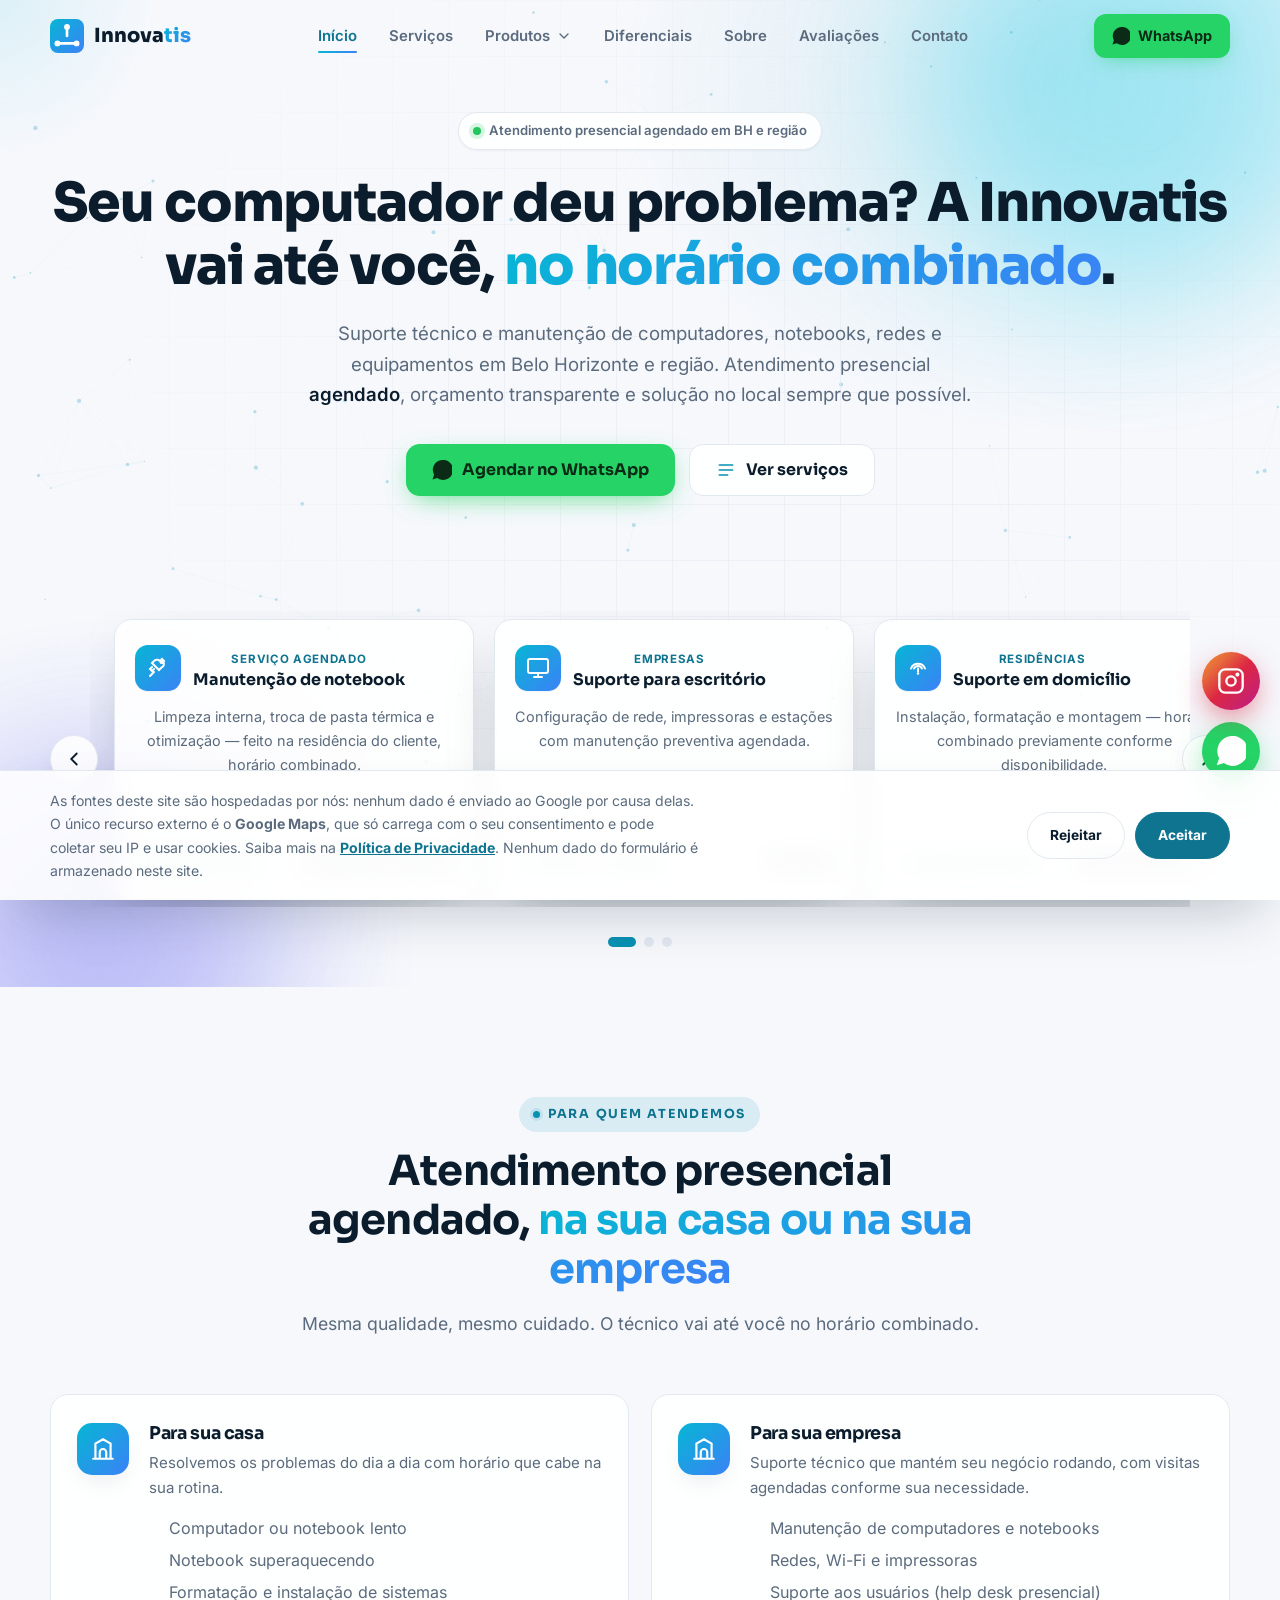
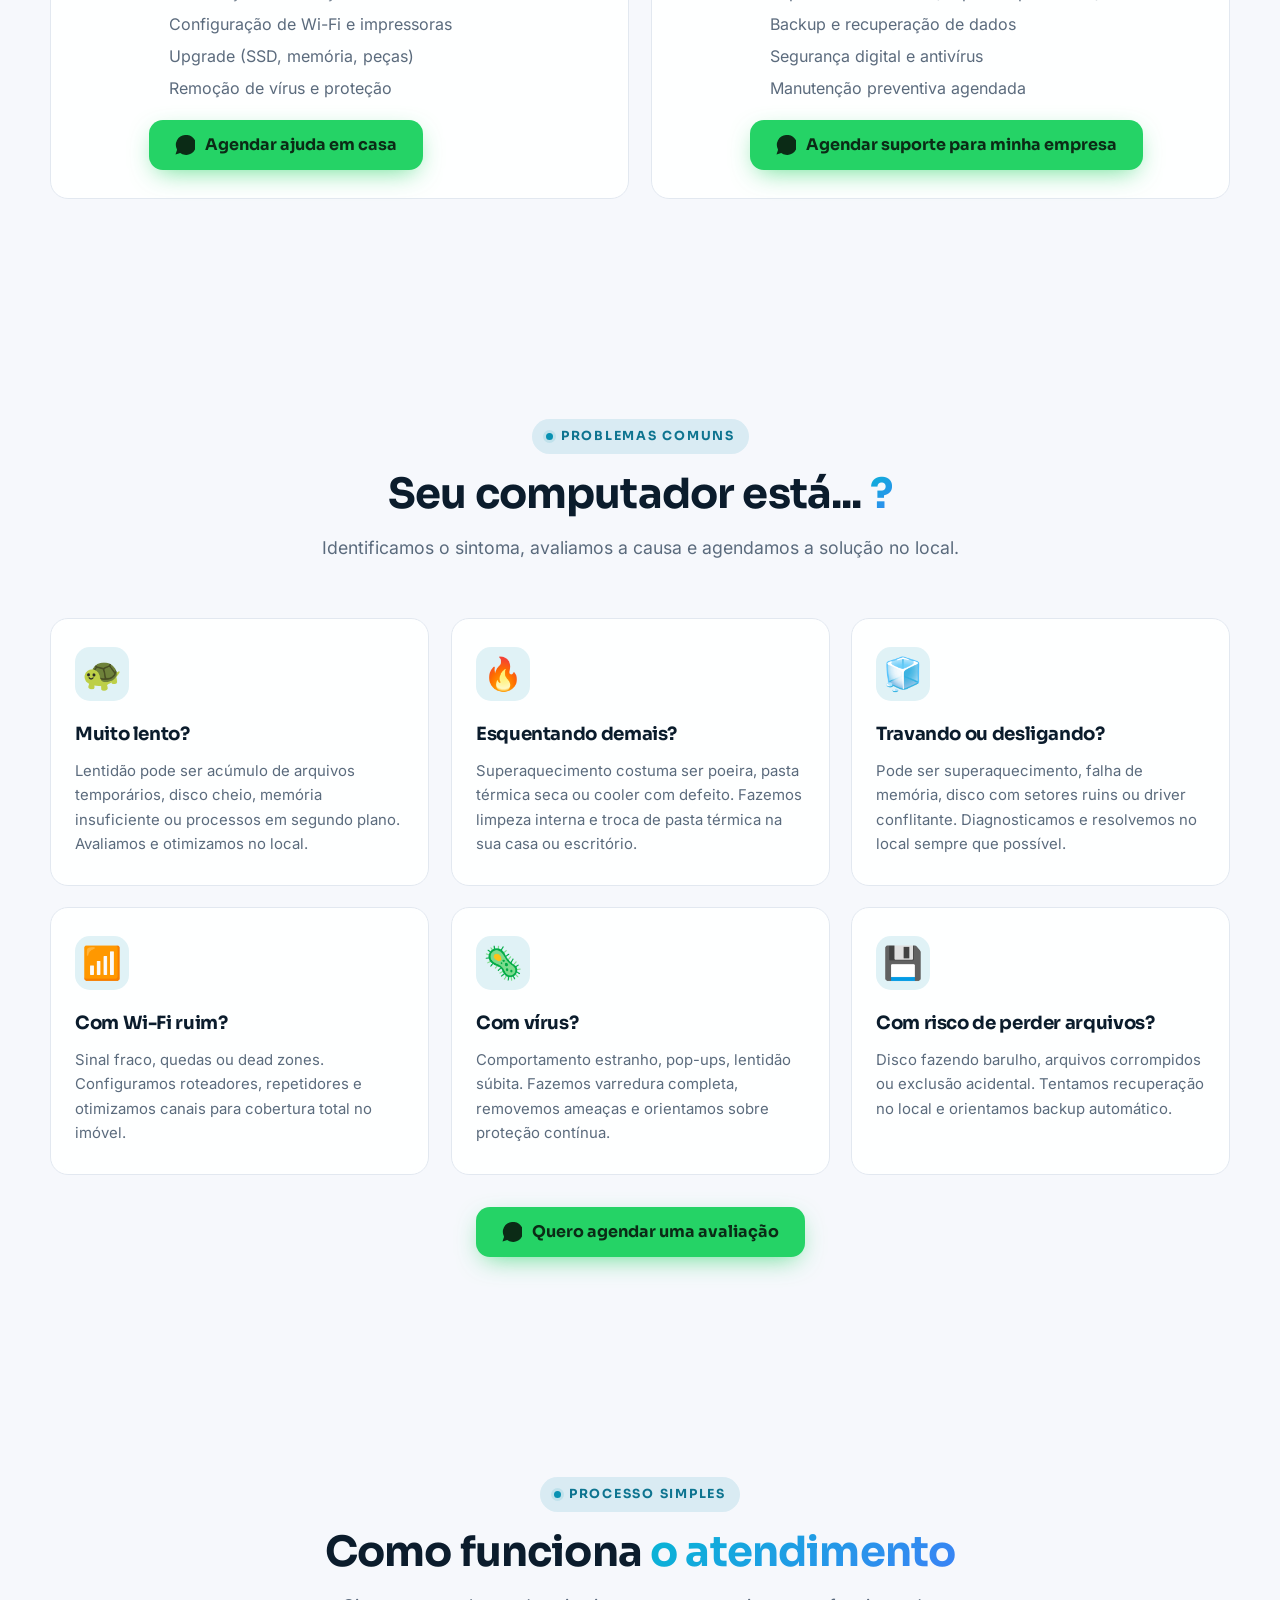
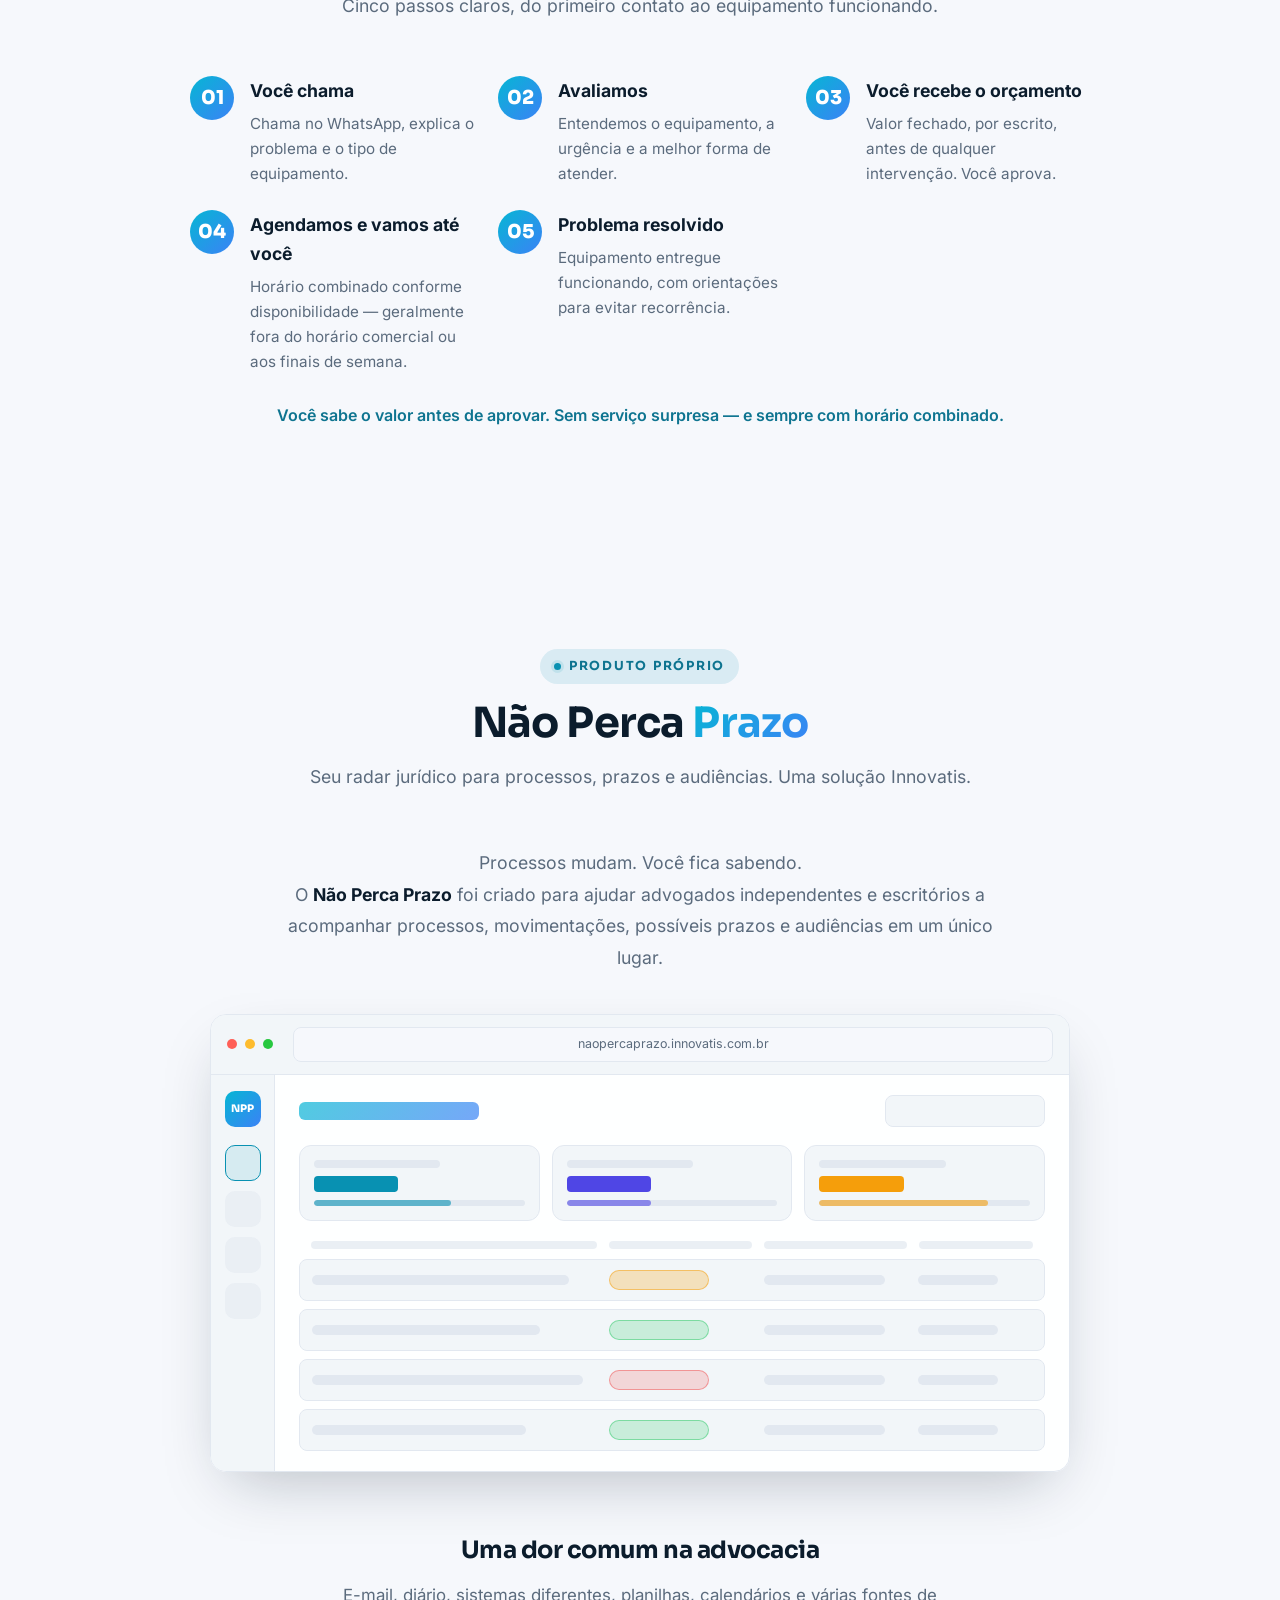
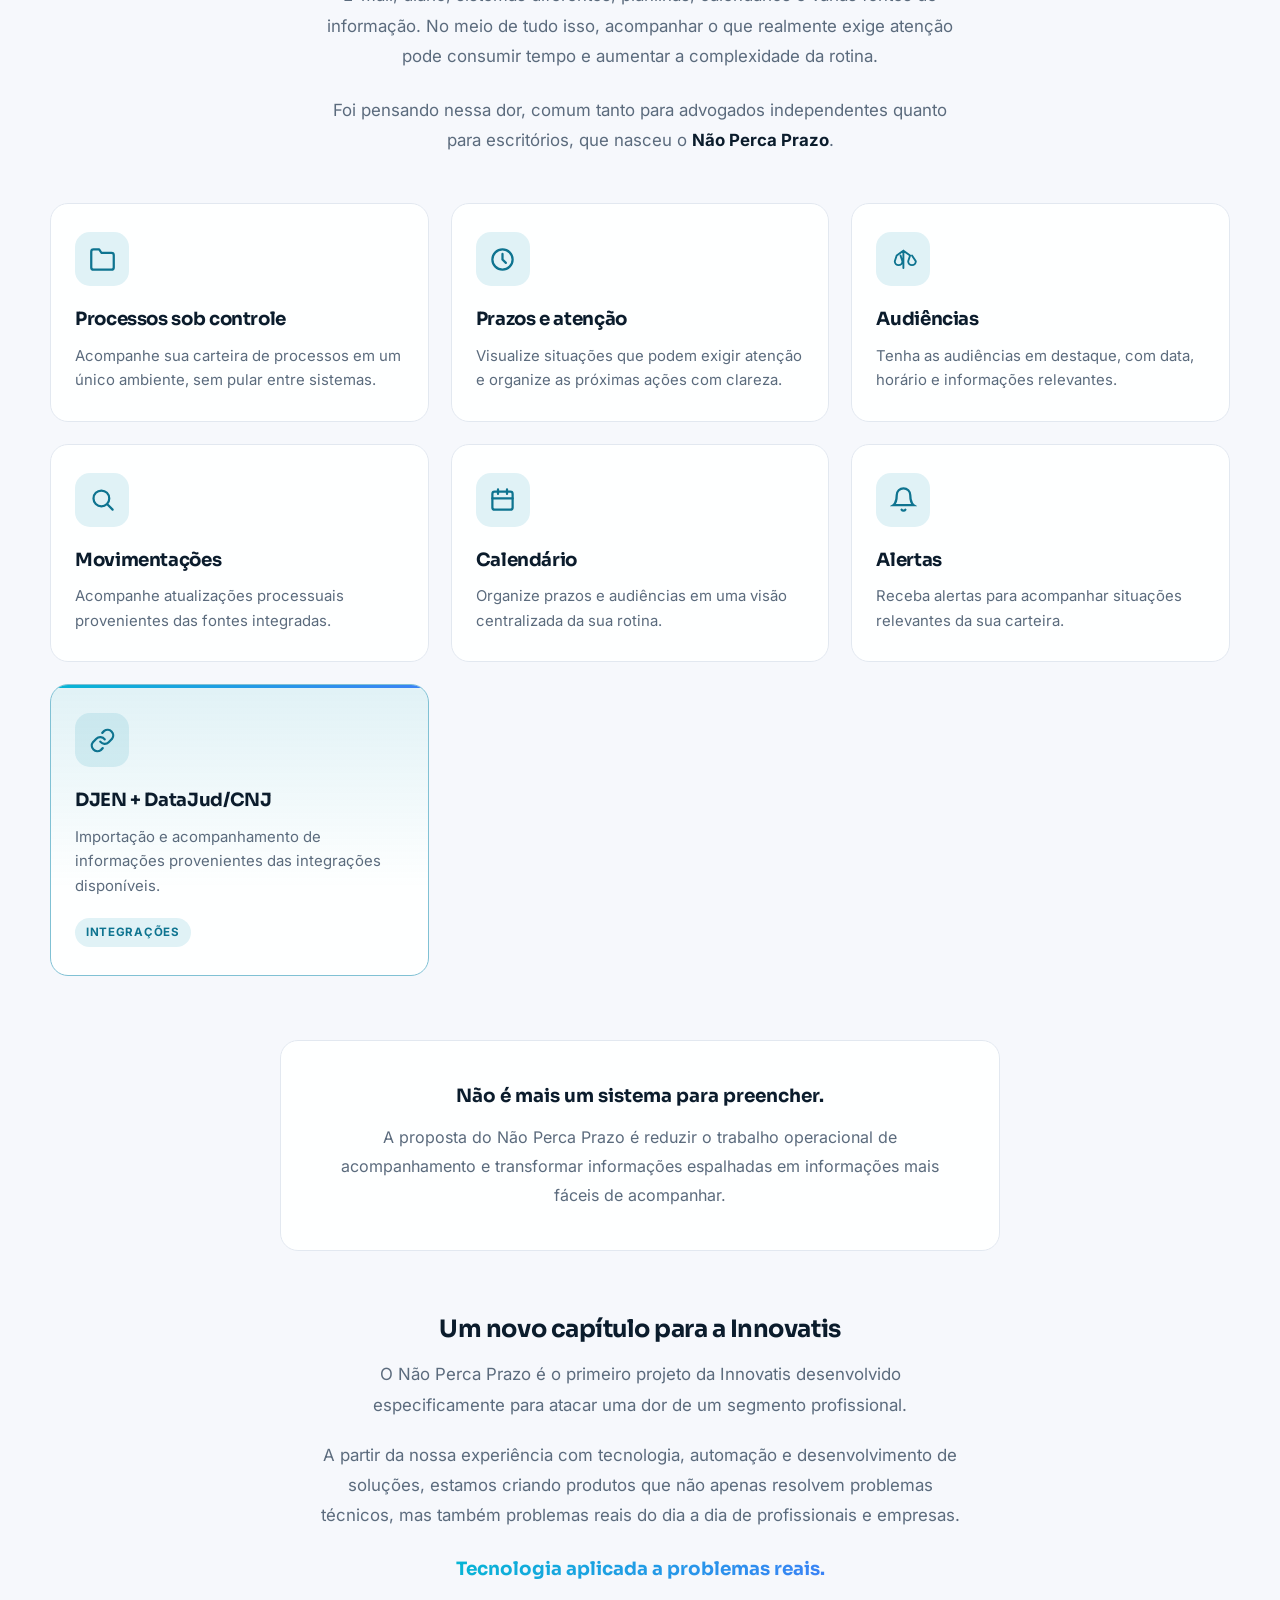
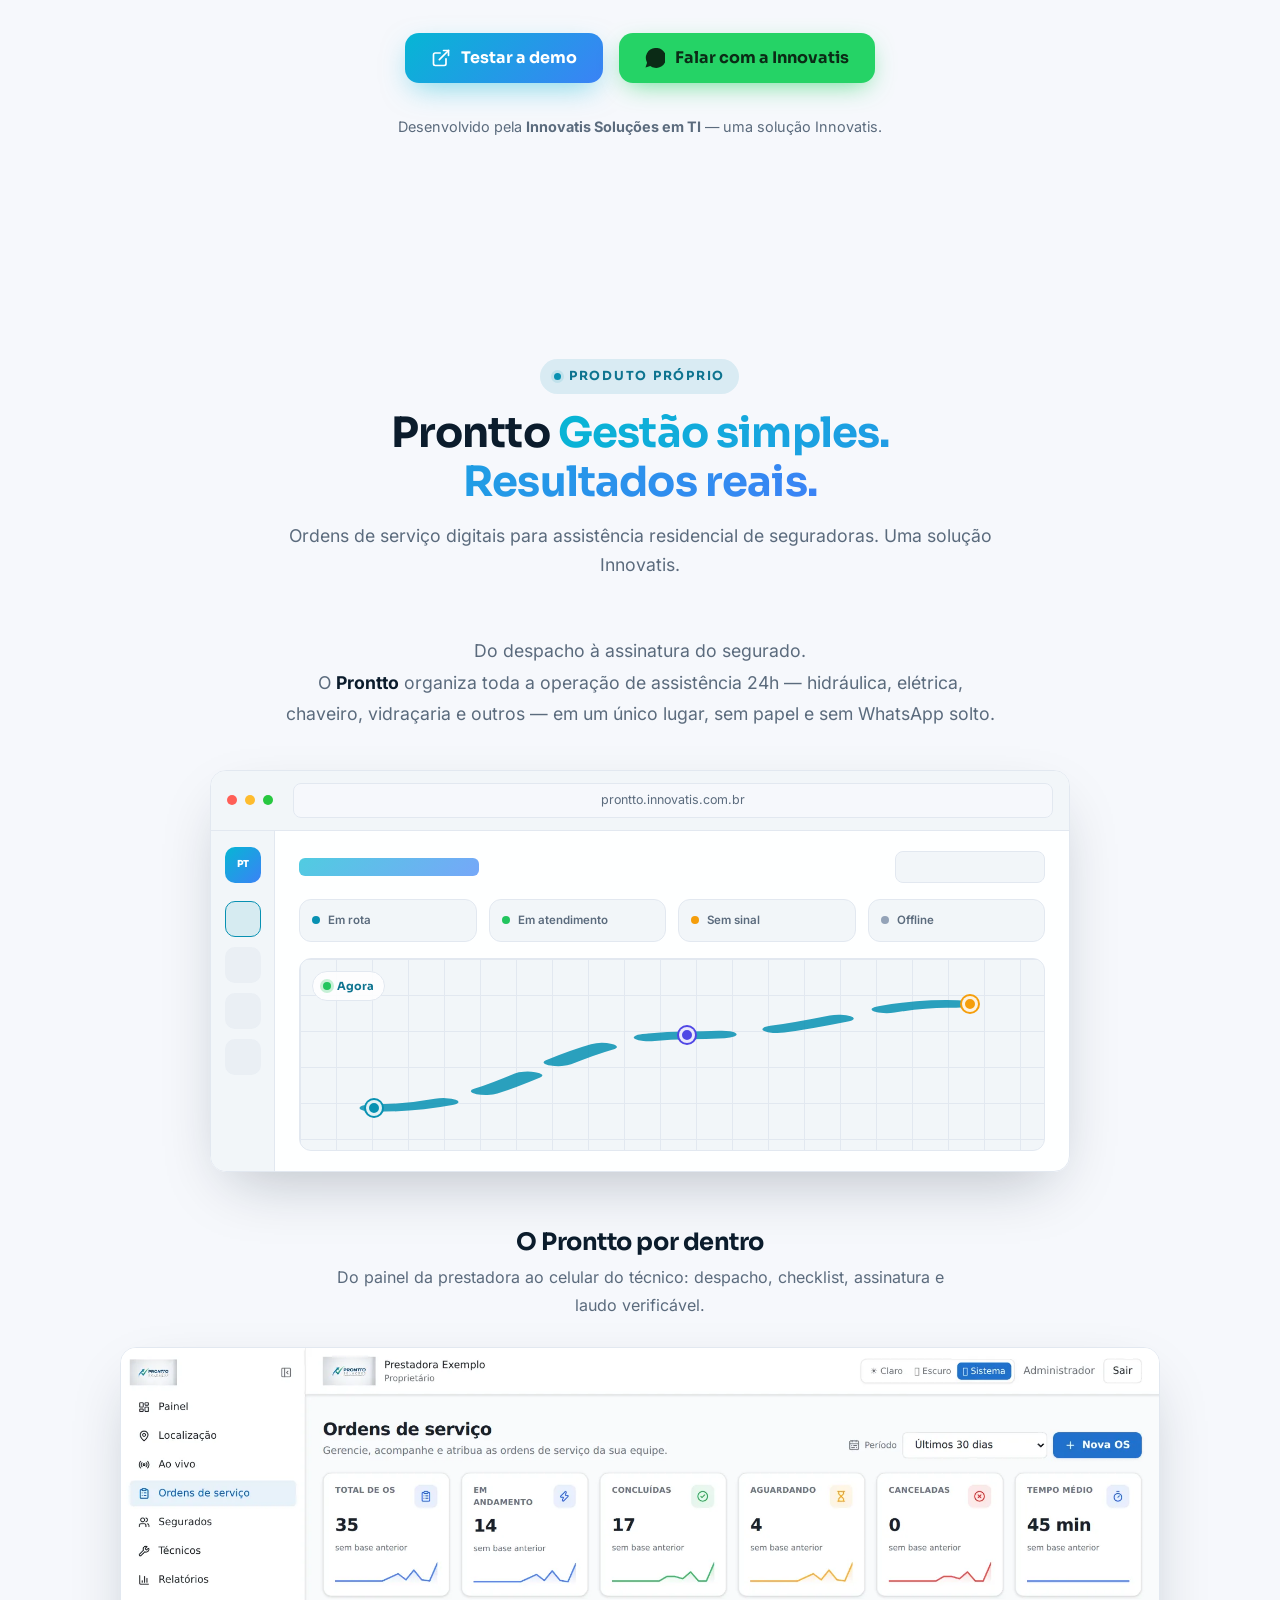
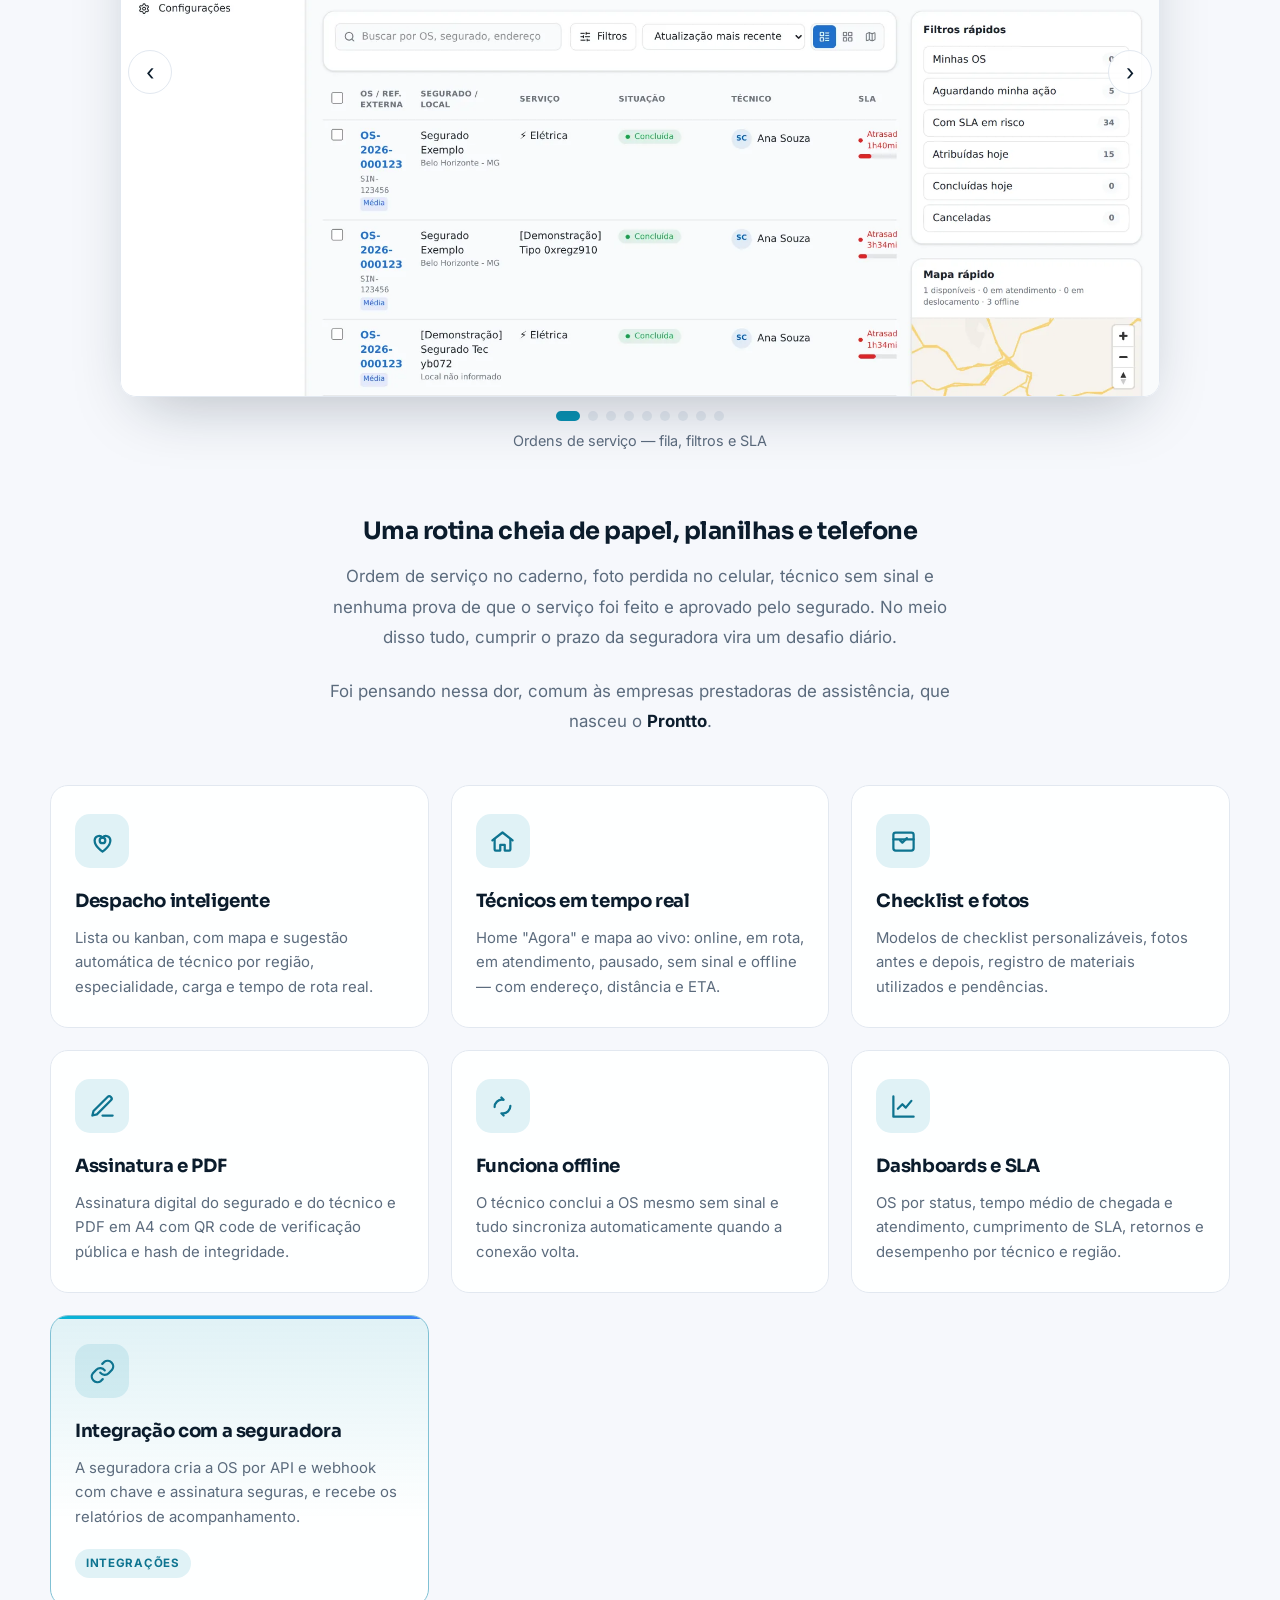
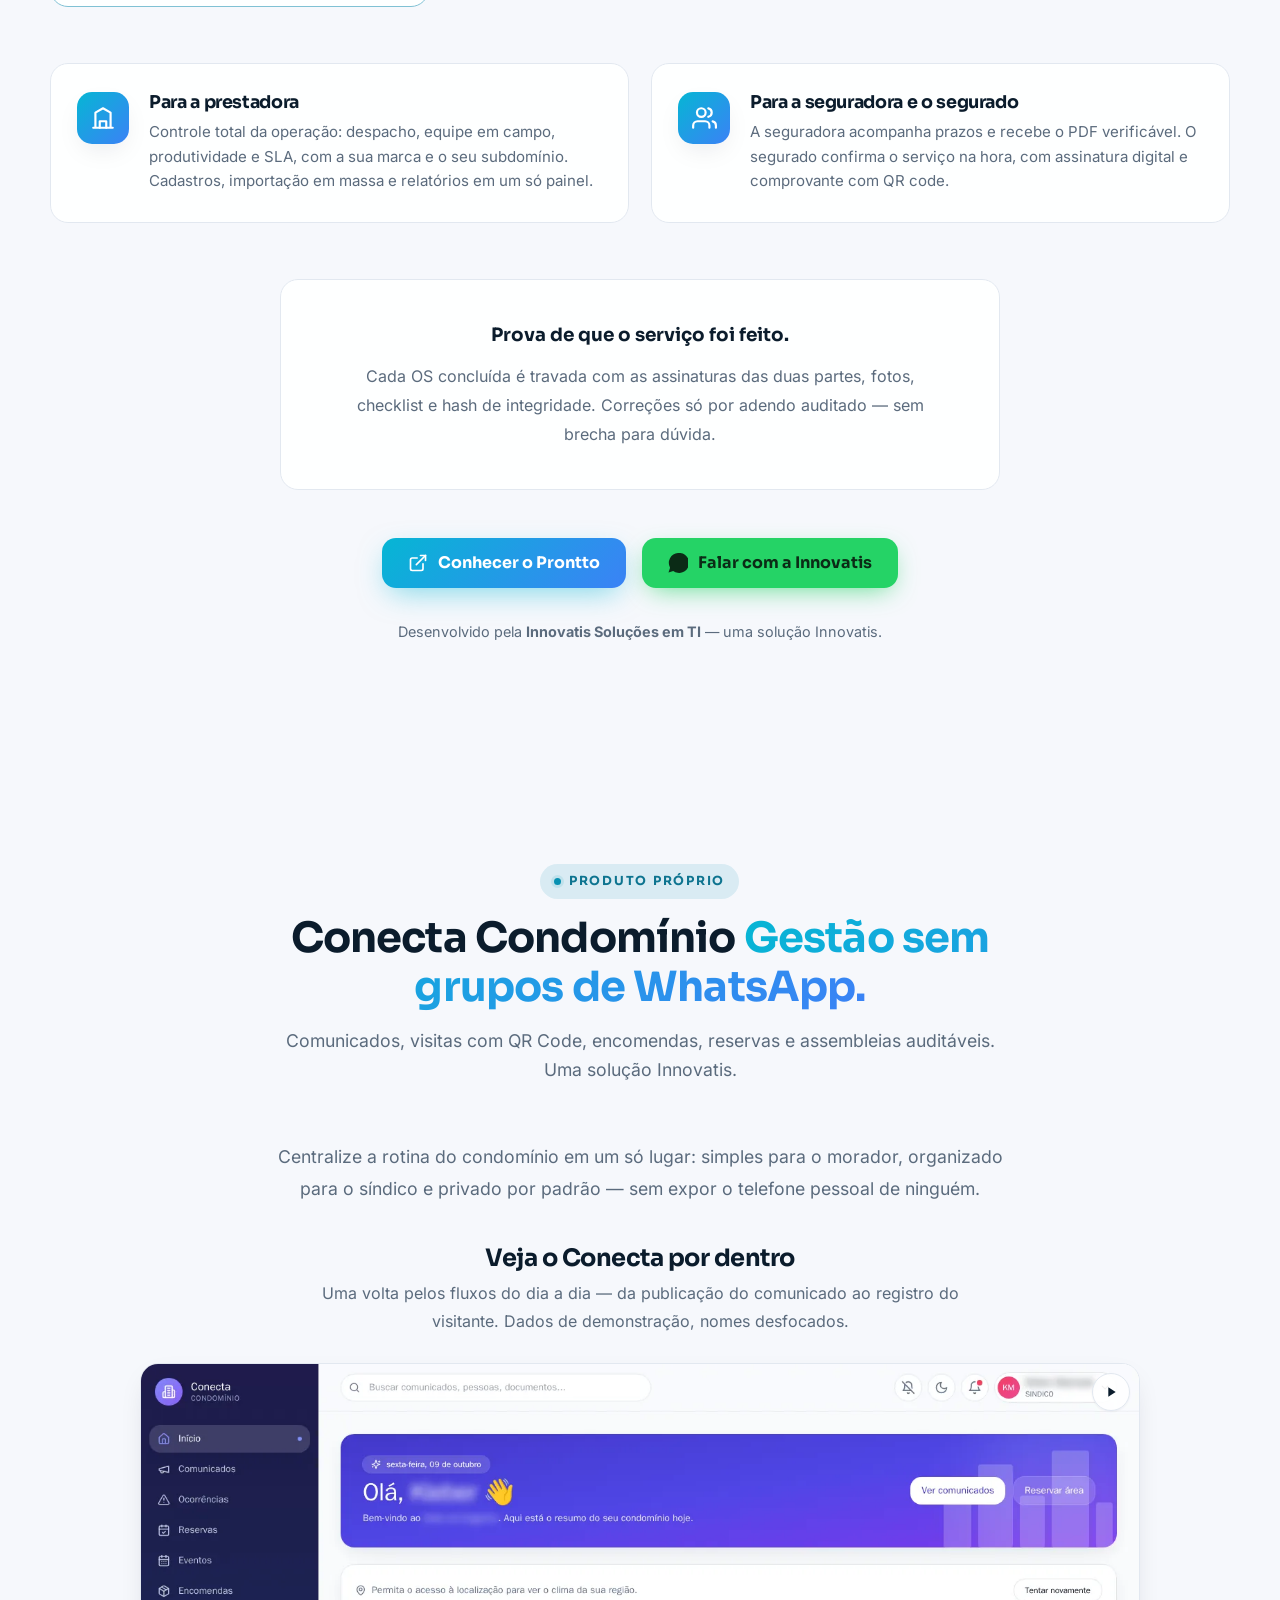
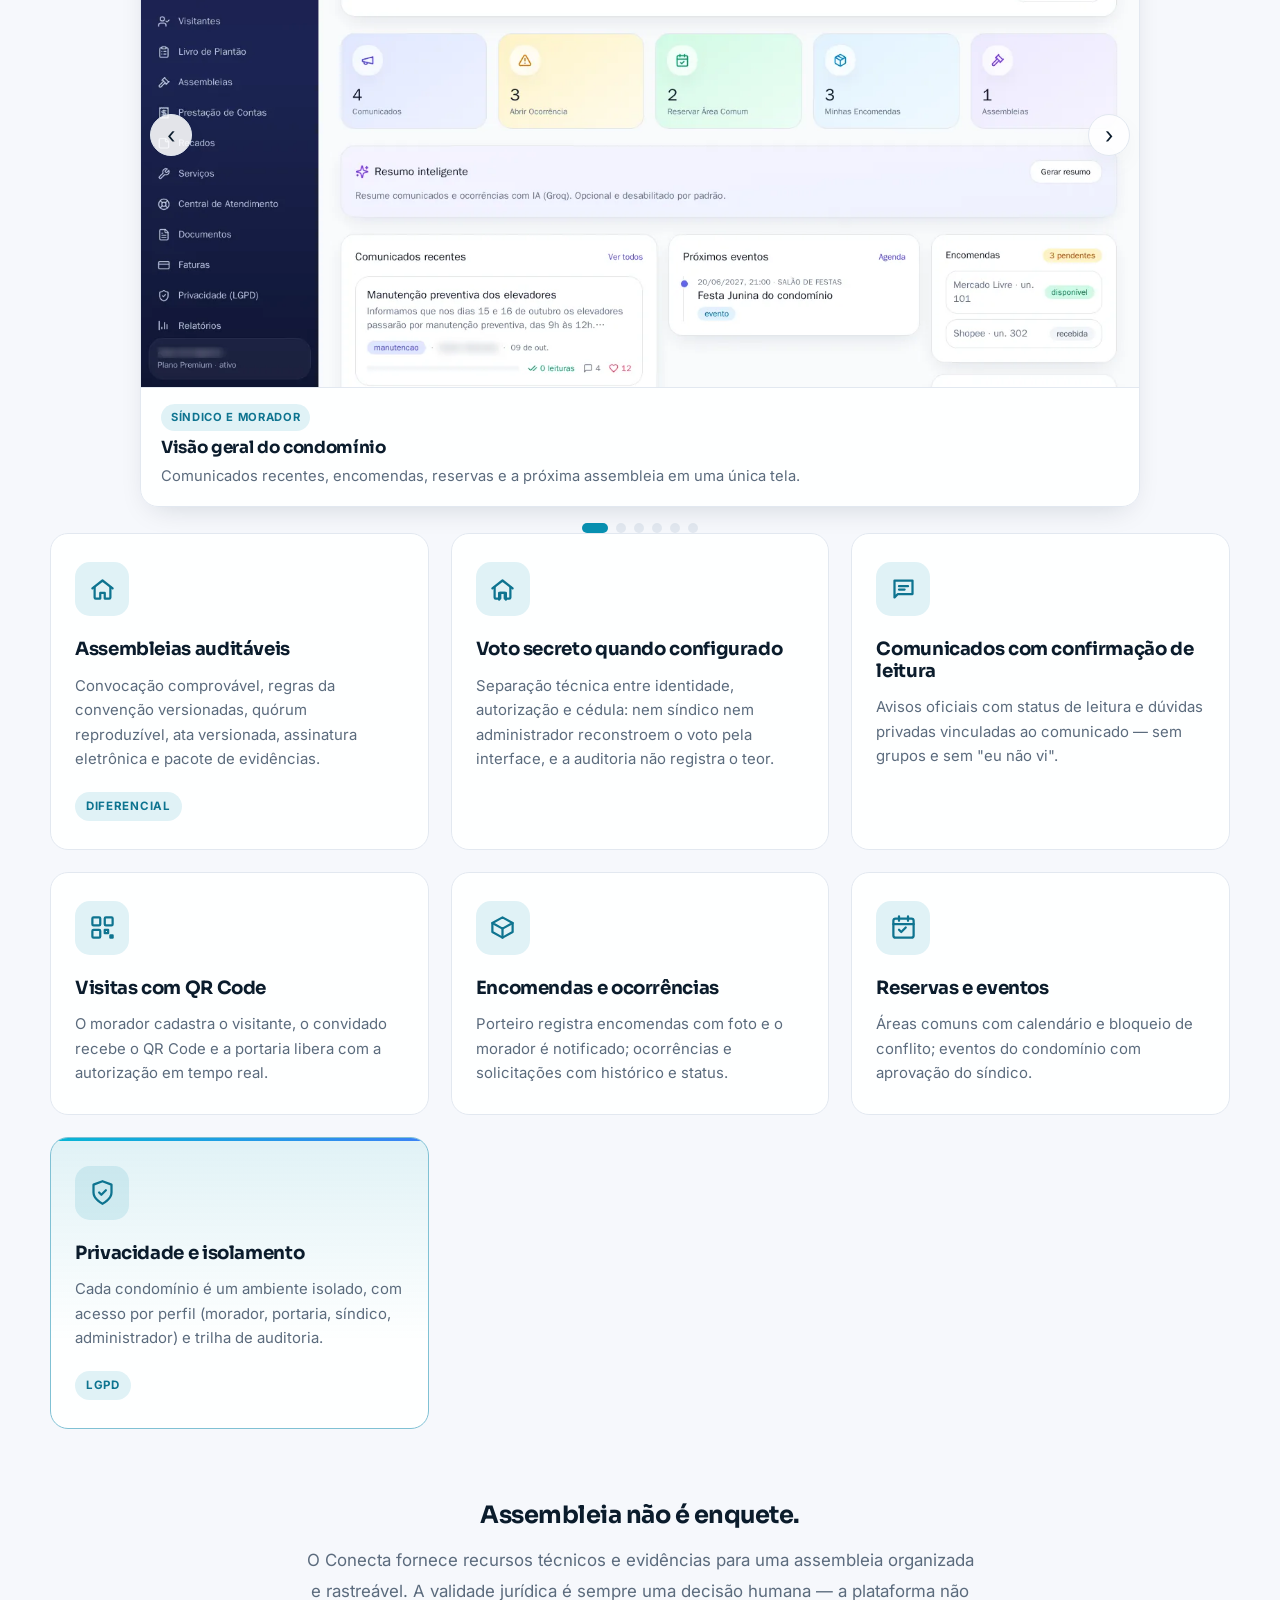
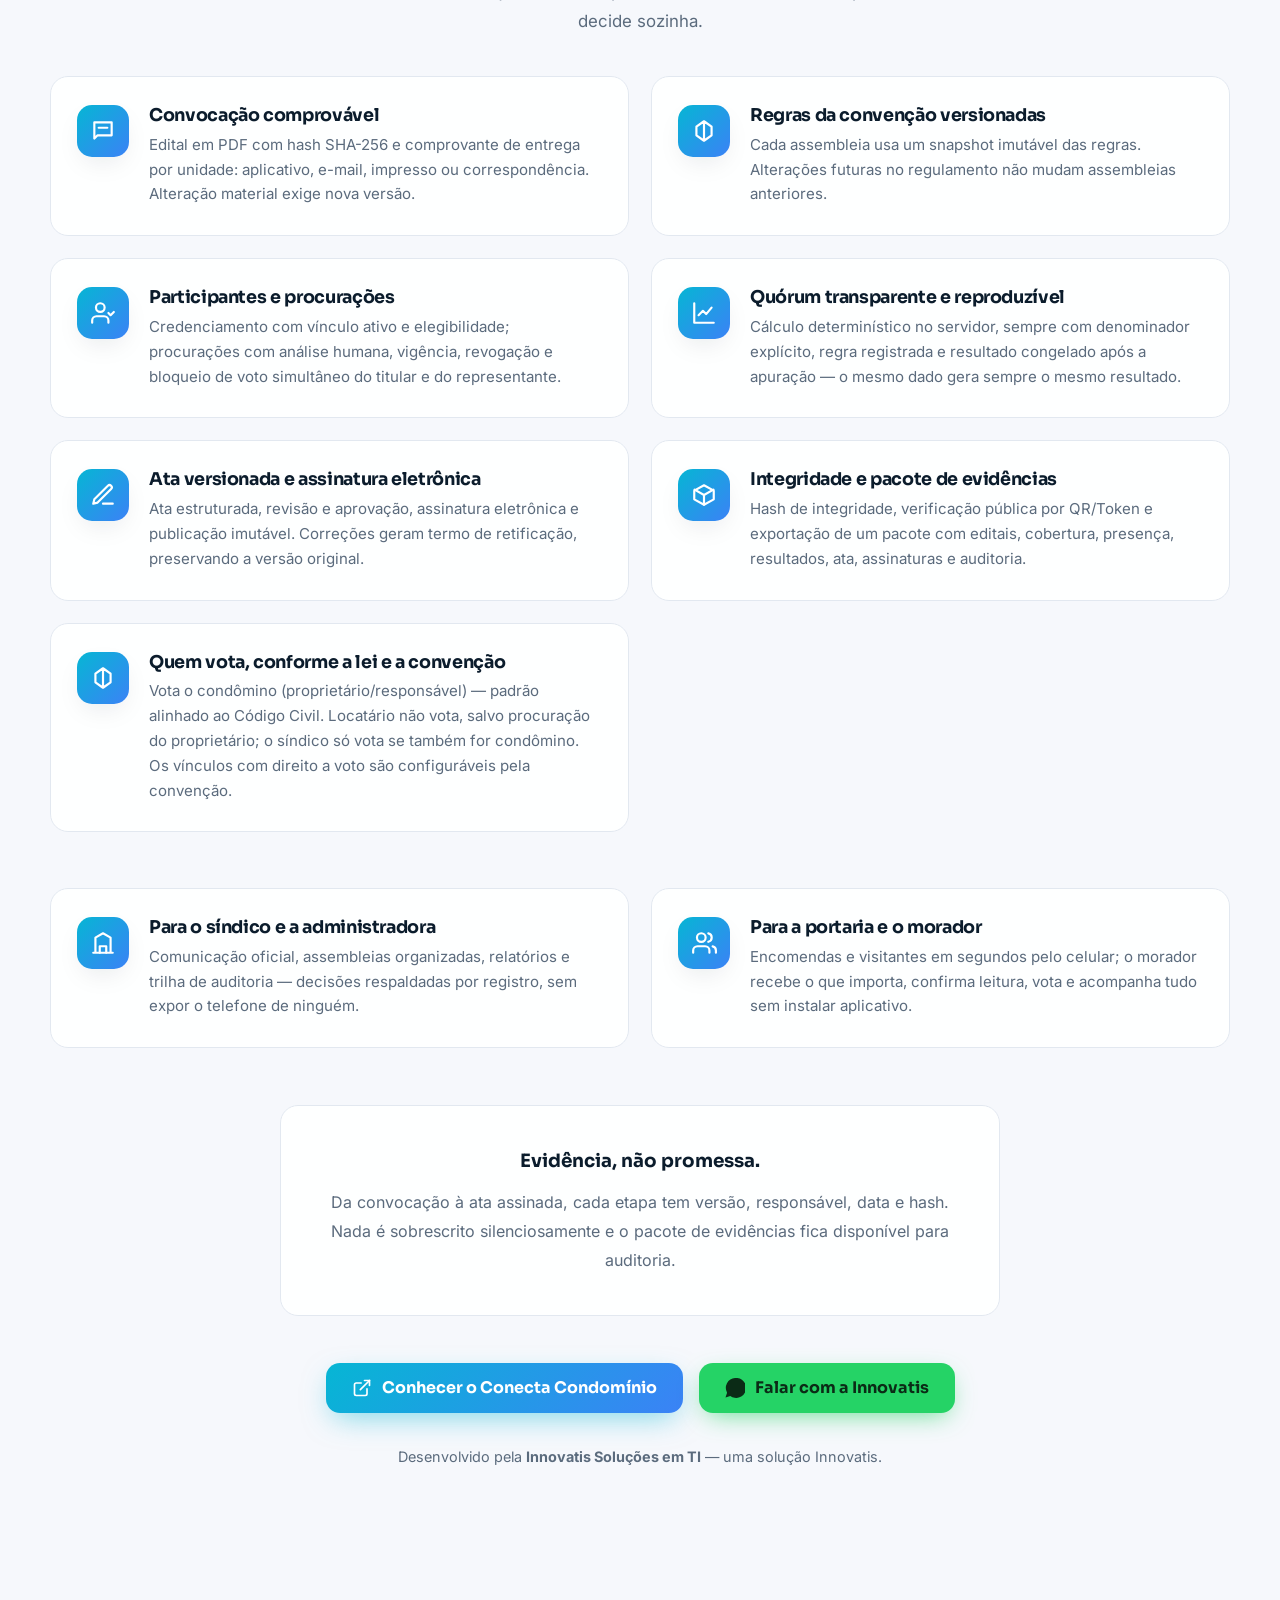
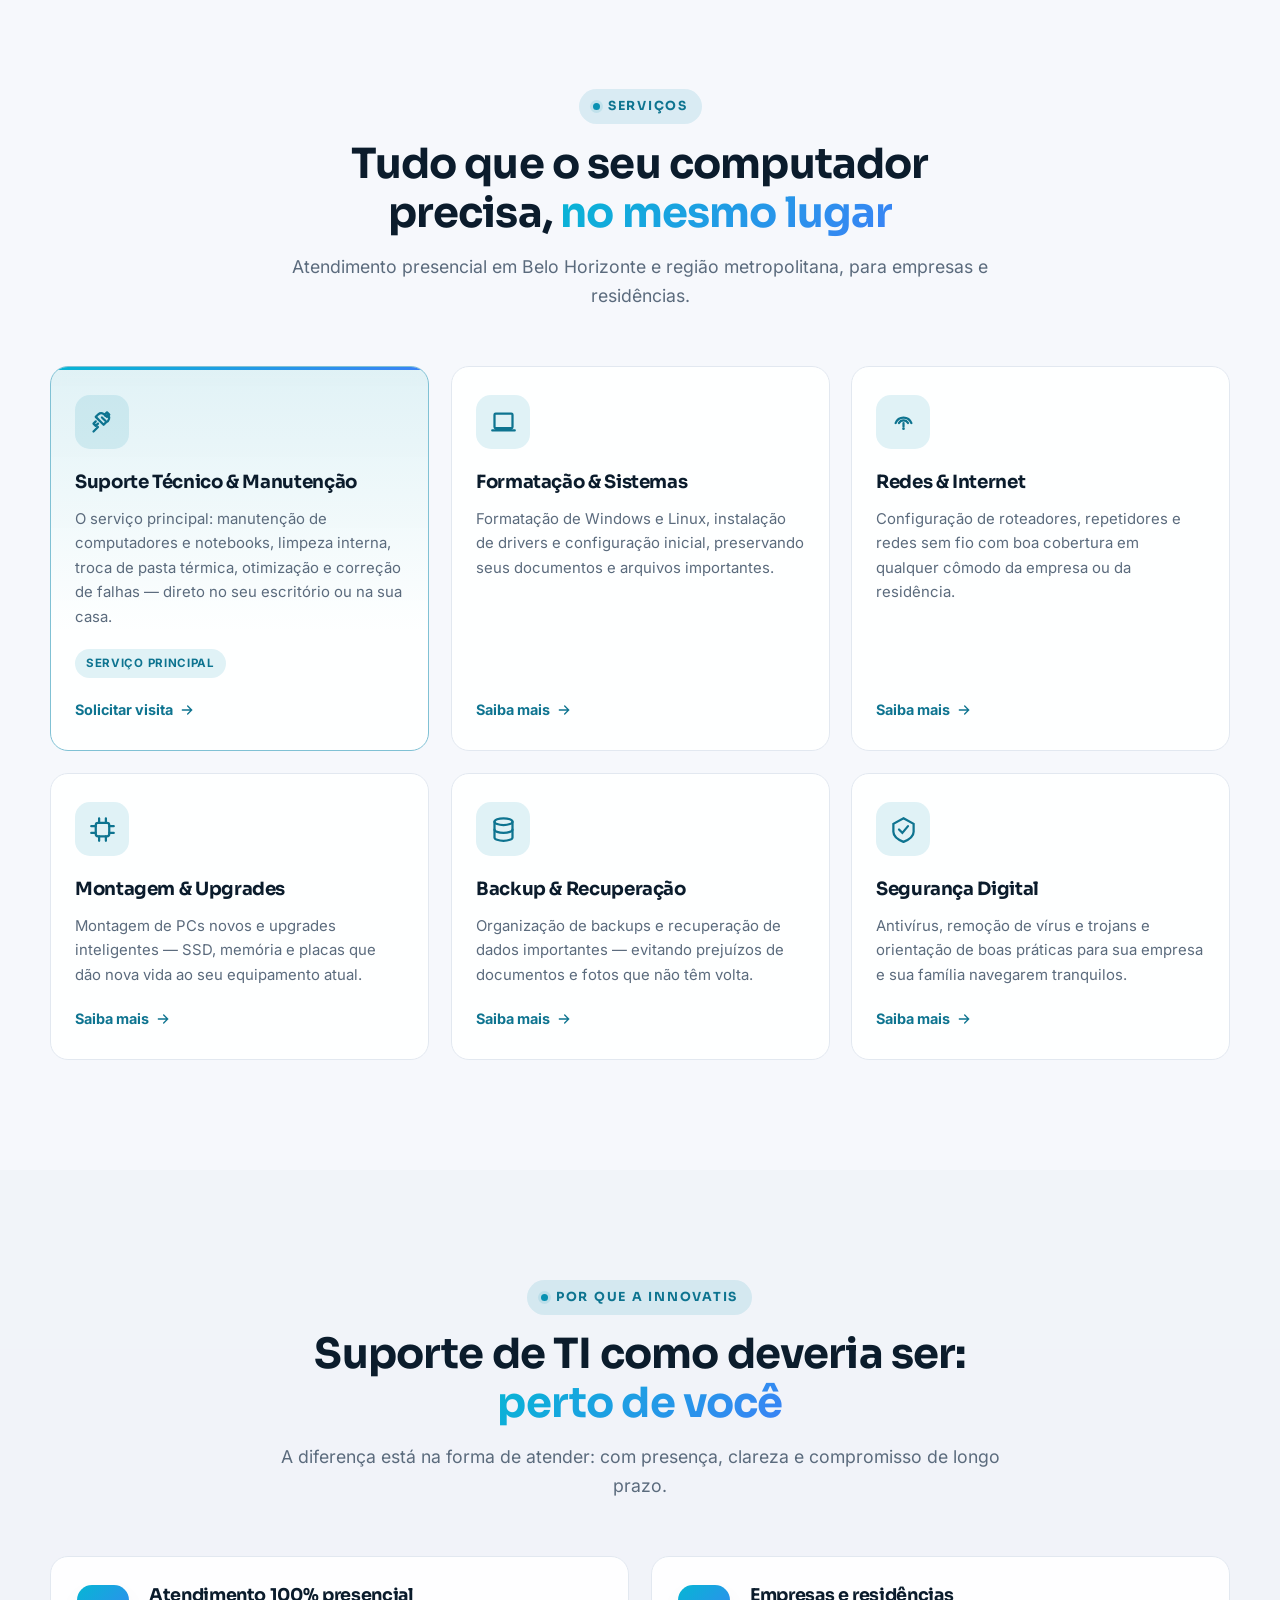
==== commit ab76b940: "feat(analytics): adiciona Google Analytics (G-0DYPJMRBHM) em todas as paginas Insere a tag gtag.js n" ====
--- a/index.html
+++ b/index.html
@@ -314,6 +314,14 @@
 </script>
 
 <link rel="stylesheet" href="/styles.css">
+<!-- Google tag (gtag.js) -->
+<script async src="https://www.googletagmanager.com/gtag/js?id=G-0DYPJMRBHM"></script>
+<script>
+  window.dataLayer = window.dataLayer || [];
+  function gtag(){dataLayer.push(arguments);}
+  gtag('js', new Date());
+  gtag('config', 'G-0DYPJMRBHM');
+</script>
 </head>
 <body>
 
@@ -1826,7 +1834,7 @@
       <p>O WhatsApp (Meta) e o Google Maps podem tratar dados em servidores localizados fora do Brasil, o que configura <strong>transferência internacional de dados</strong> (arts. 33 a 36 da LGPD). Essa transferência ocorre com base no seu <strong>consentimento específico</strong>, manifestado ao enviar o formulário ou ao aceitar/carregar o mapa. Você pode revogar esse consentimento a qualquer momento (ver item 7).</p>
 
       <h3>5. Cookies e tecnologias similares</h3>
-      <p>Este site não utiliza cookies de rastreamento, publicidade ou análise comportamental. Empregamos apenas o armazenamento local do navegador para registrar a sua preferência de consentimento, o que é estritamente necessário para respeitar sua escolha.</p>
+      <p>Este site utiliza o <strong>Google Analytics</strong> para medir audiência de forma agregada (pode definir cookies de medição). Não utilizamos cookies para publicidade ou retargeting. Empregamos também o armazenamento local do navegador para registrar a sua preferência de consentimento, o que é estritamente necessário para respeitar sua escolha.</p>
       <p>O único recurso de terceiros é o mapa do <strong>Google Maps</strong>, que <strong>não é carregado automaticamente</strong>: ele permanece bloqueado até que você clique em “Carregar mapa” ou aceite o aviso de consentimento. Ao carregá-lo, o Google pode registrar seu endereço IP e utilizar cookies próprios, conforme a política de privacidade do Google.</p>
 
       <h3>6. Retenção dos dados</h3>
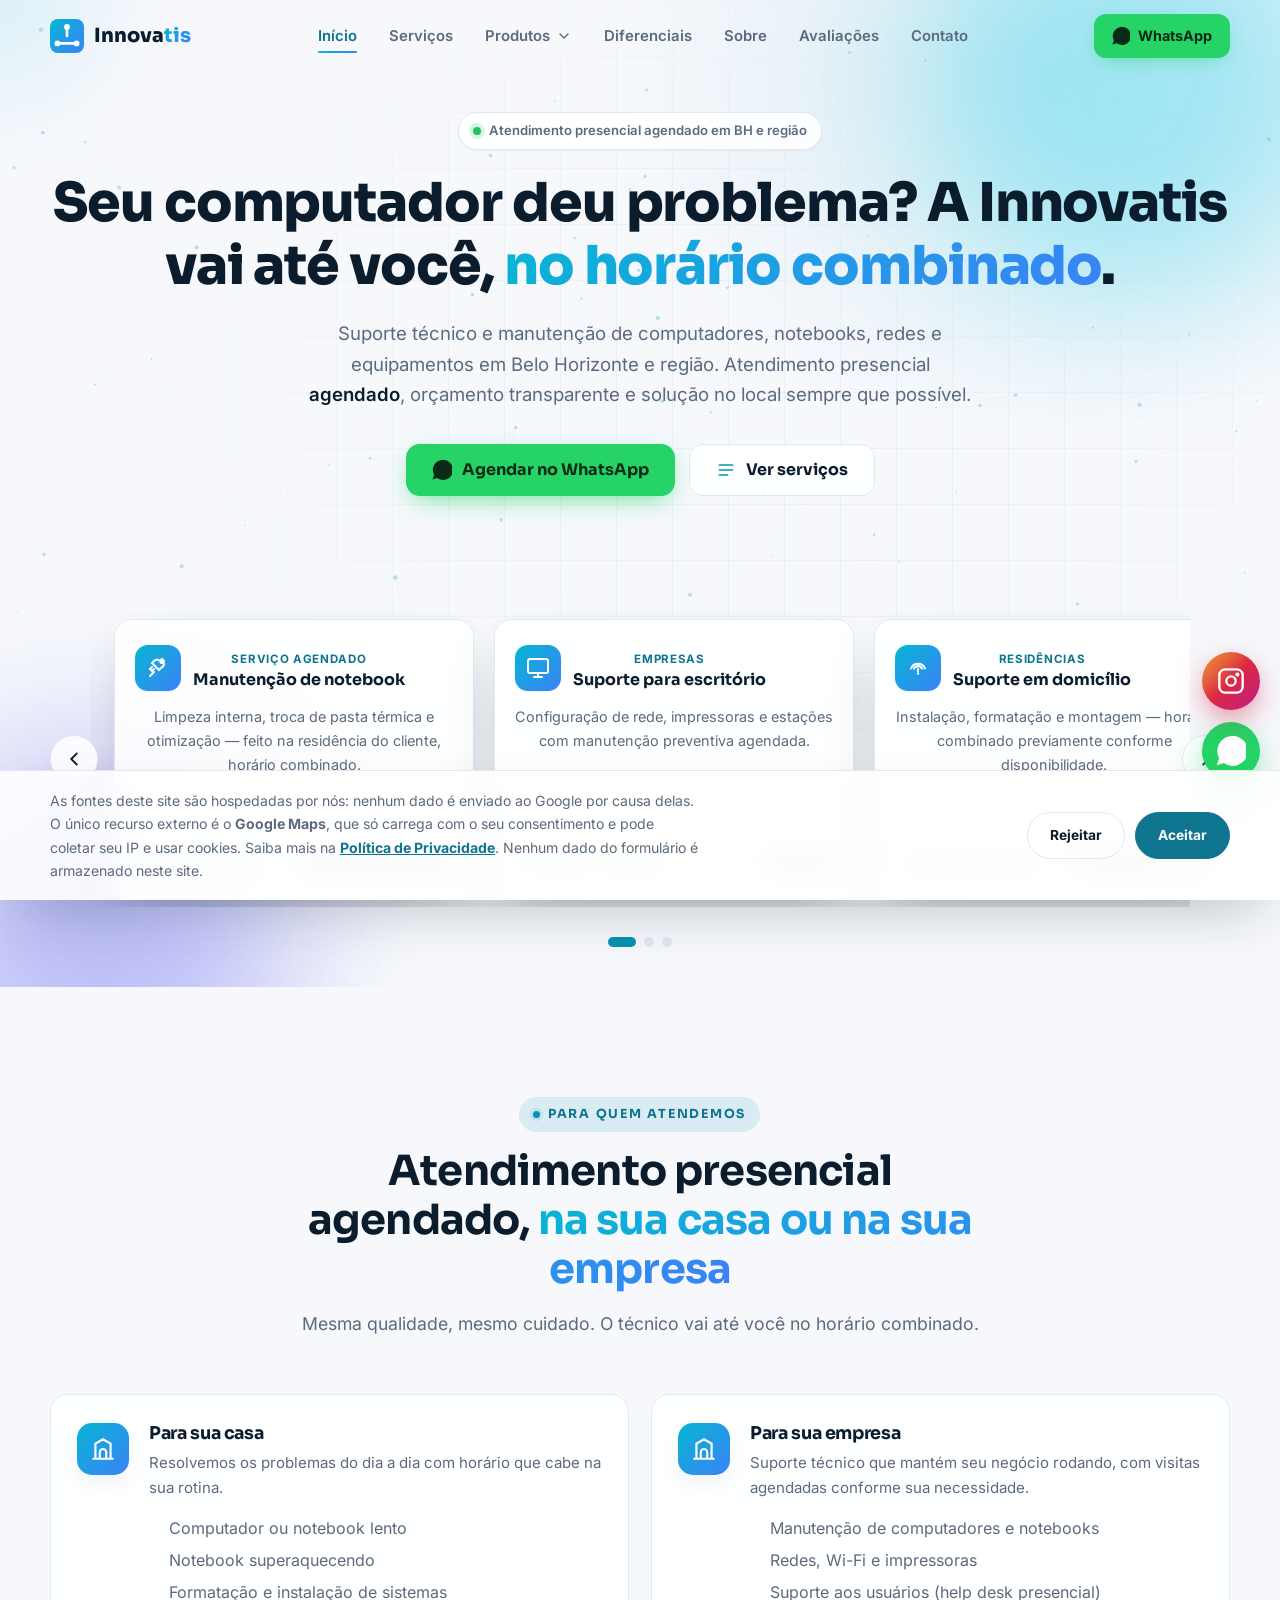
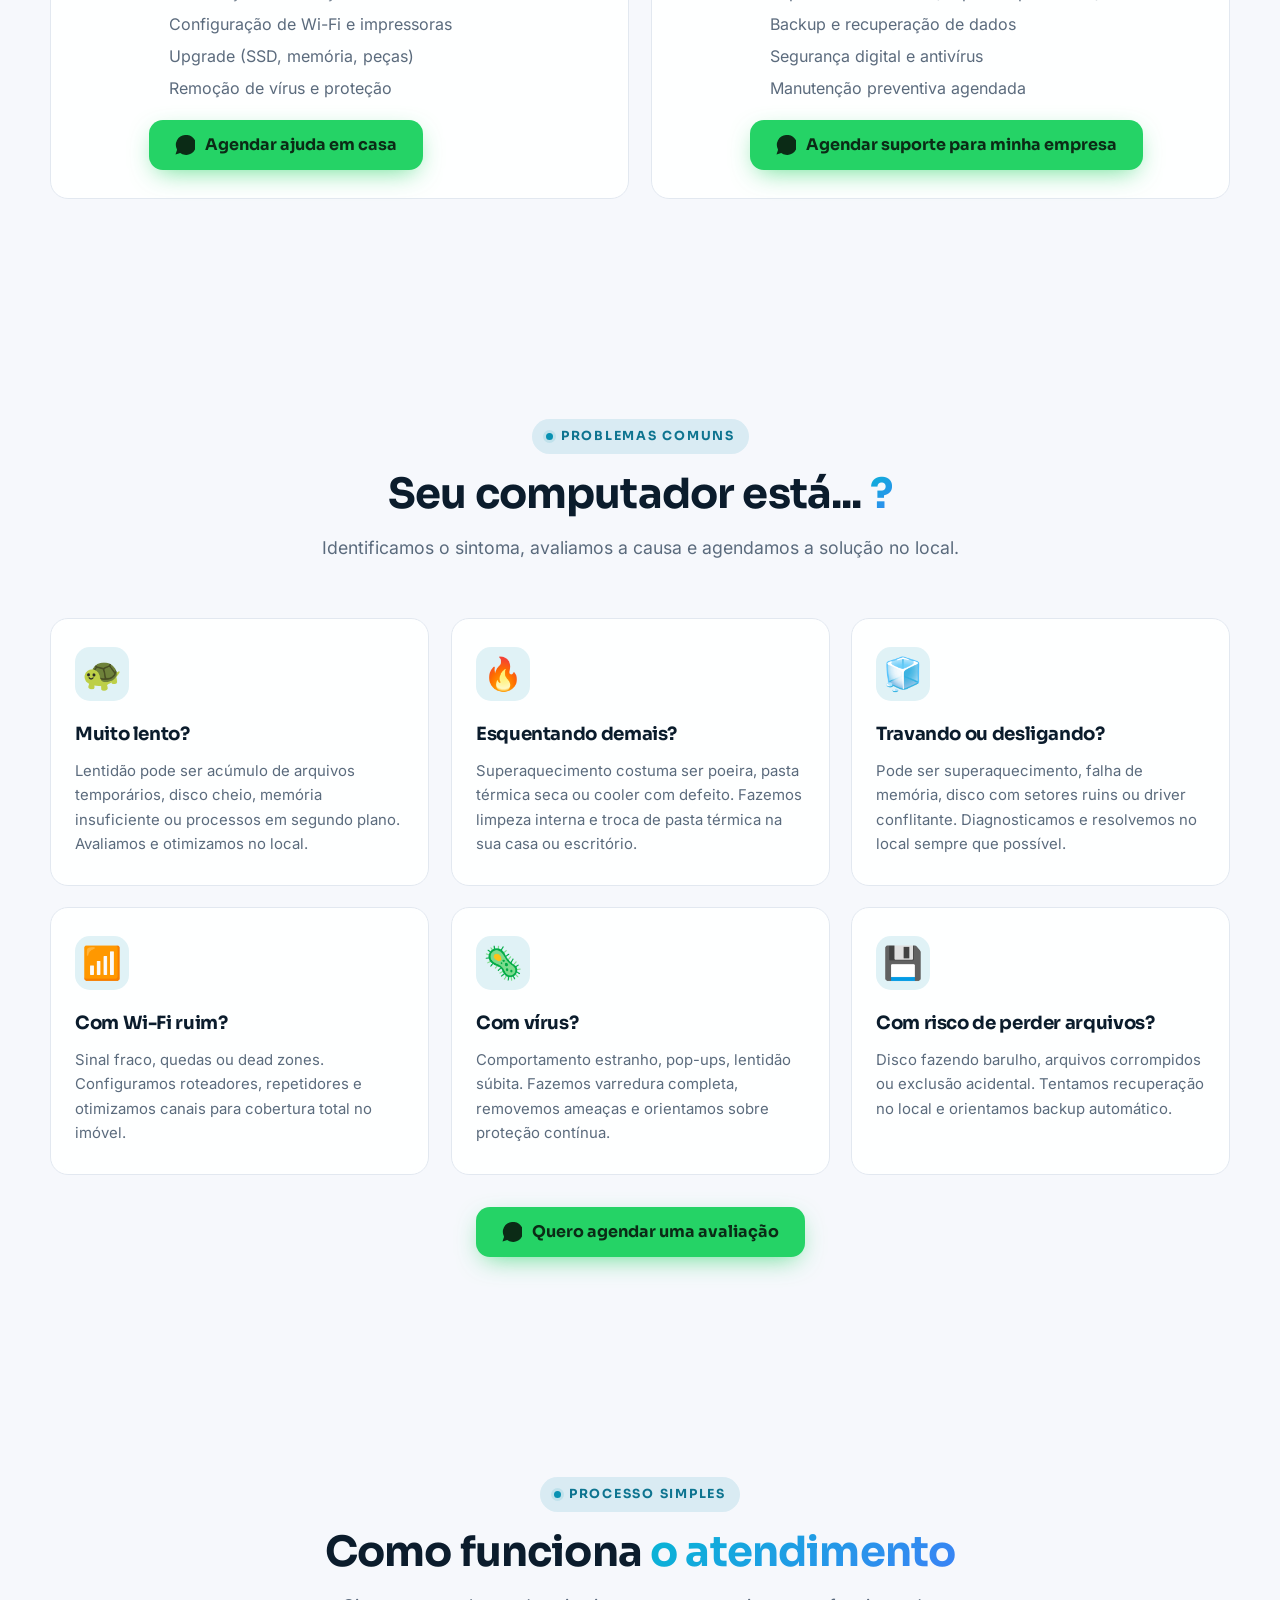
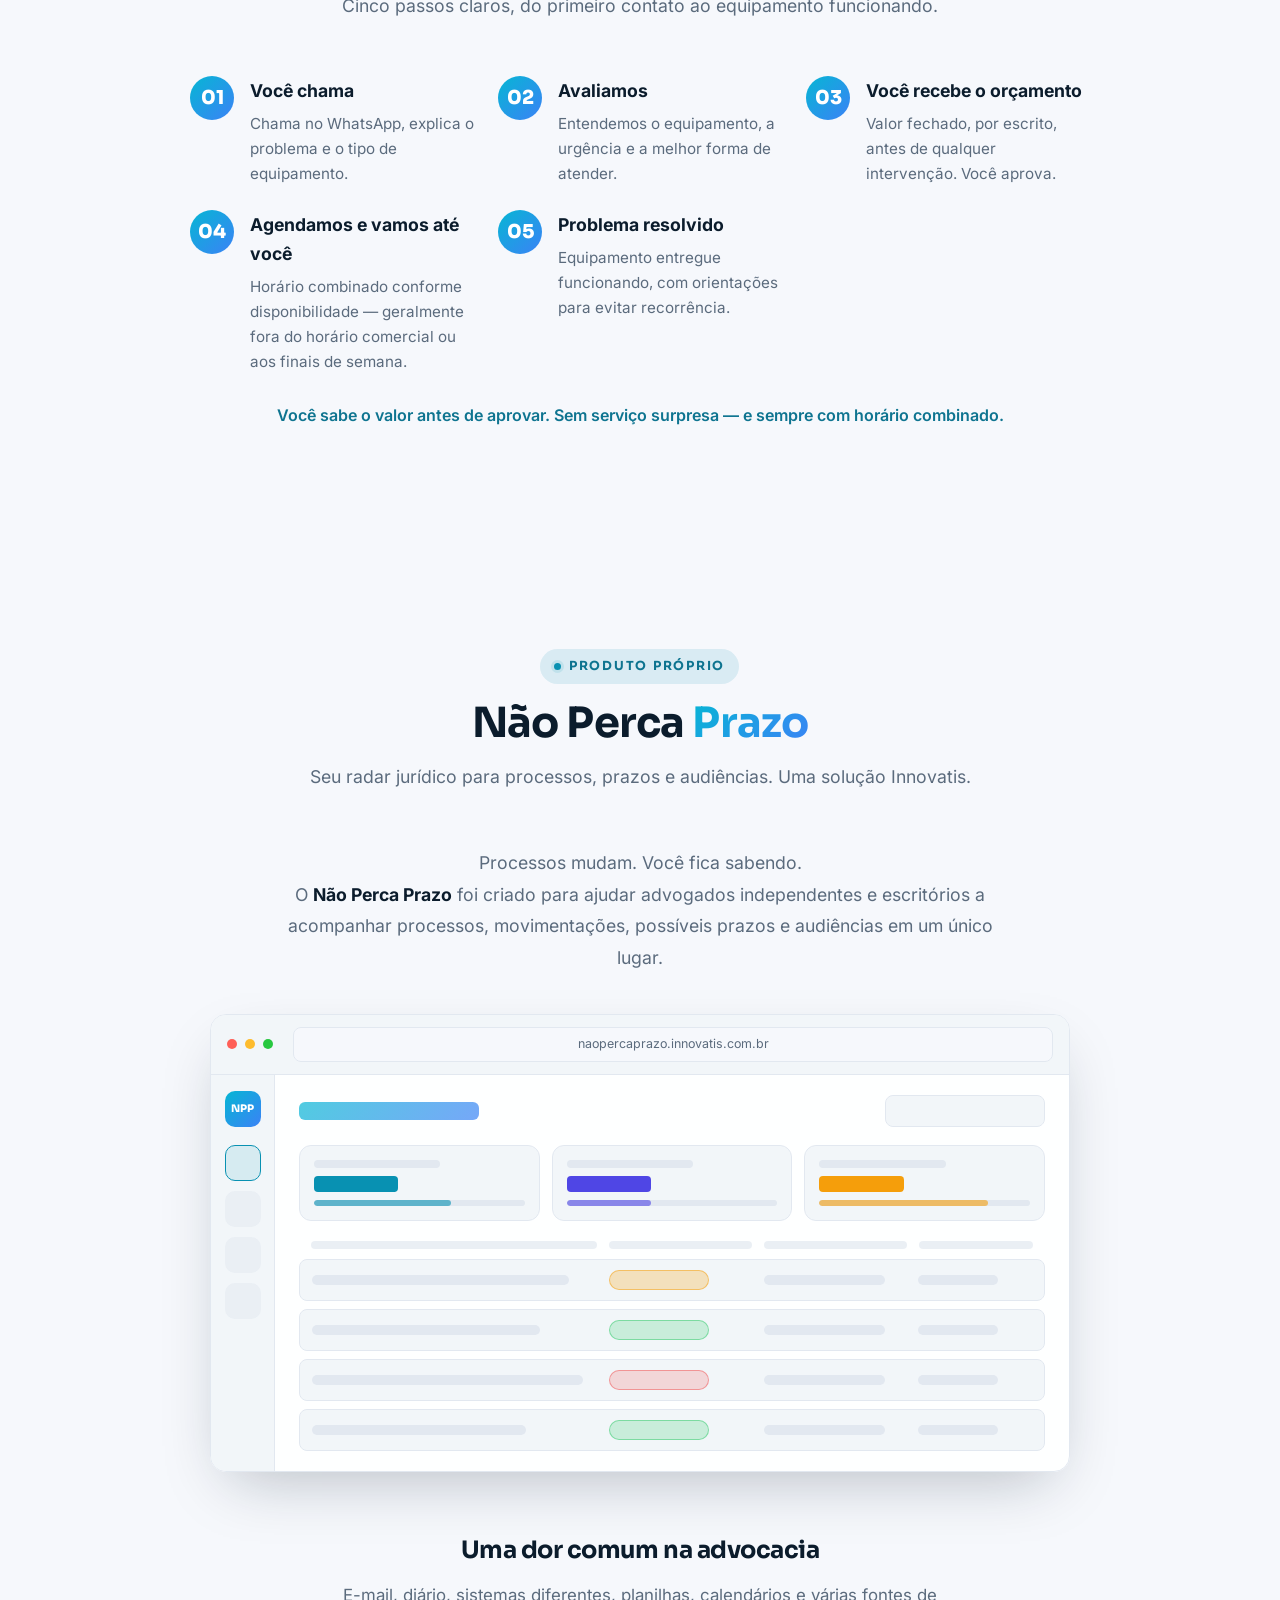
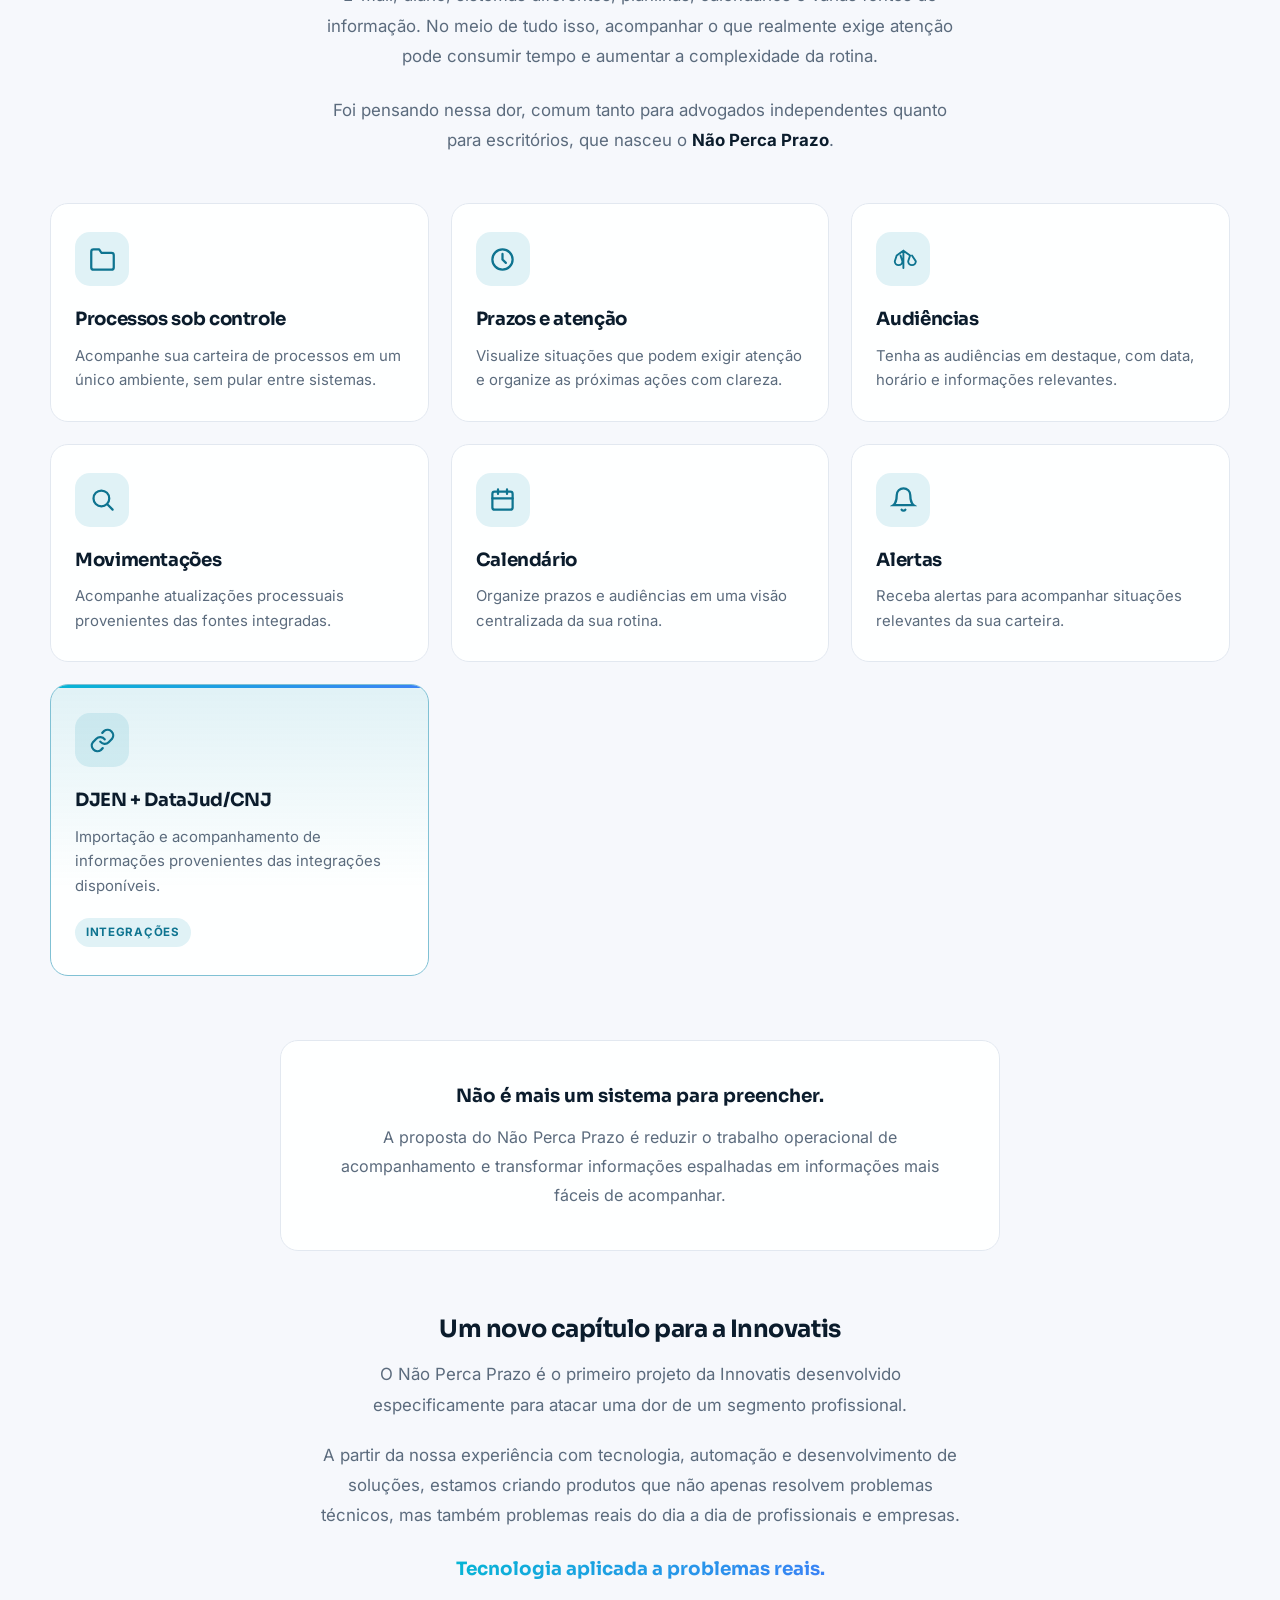
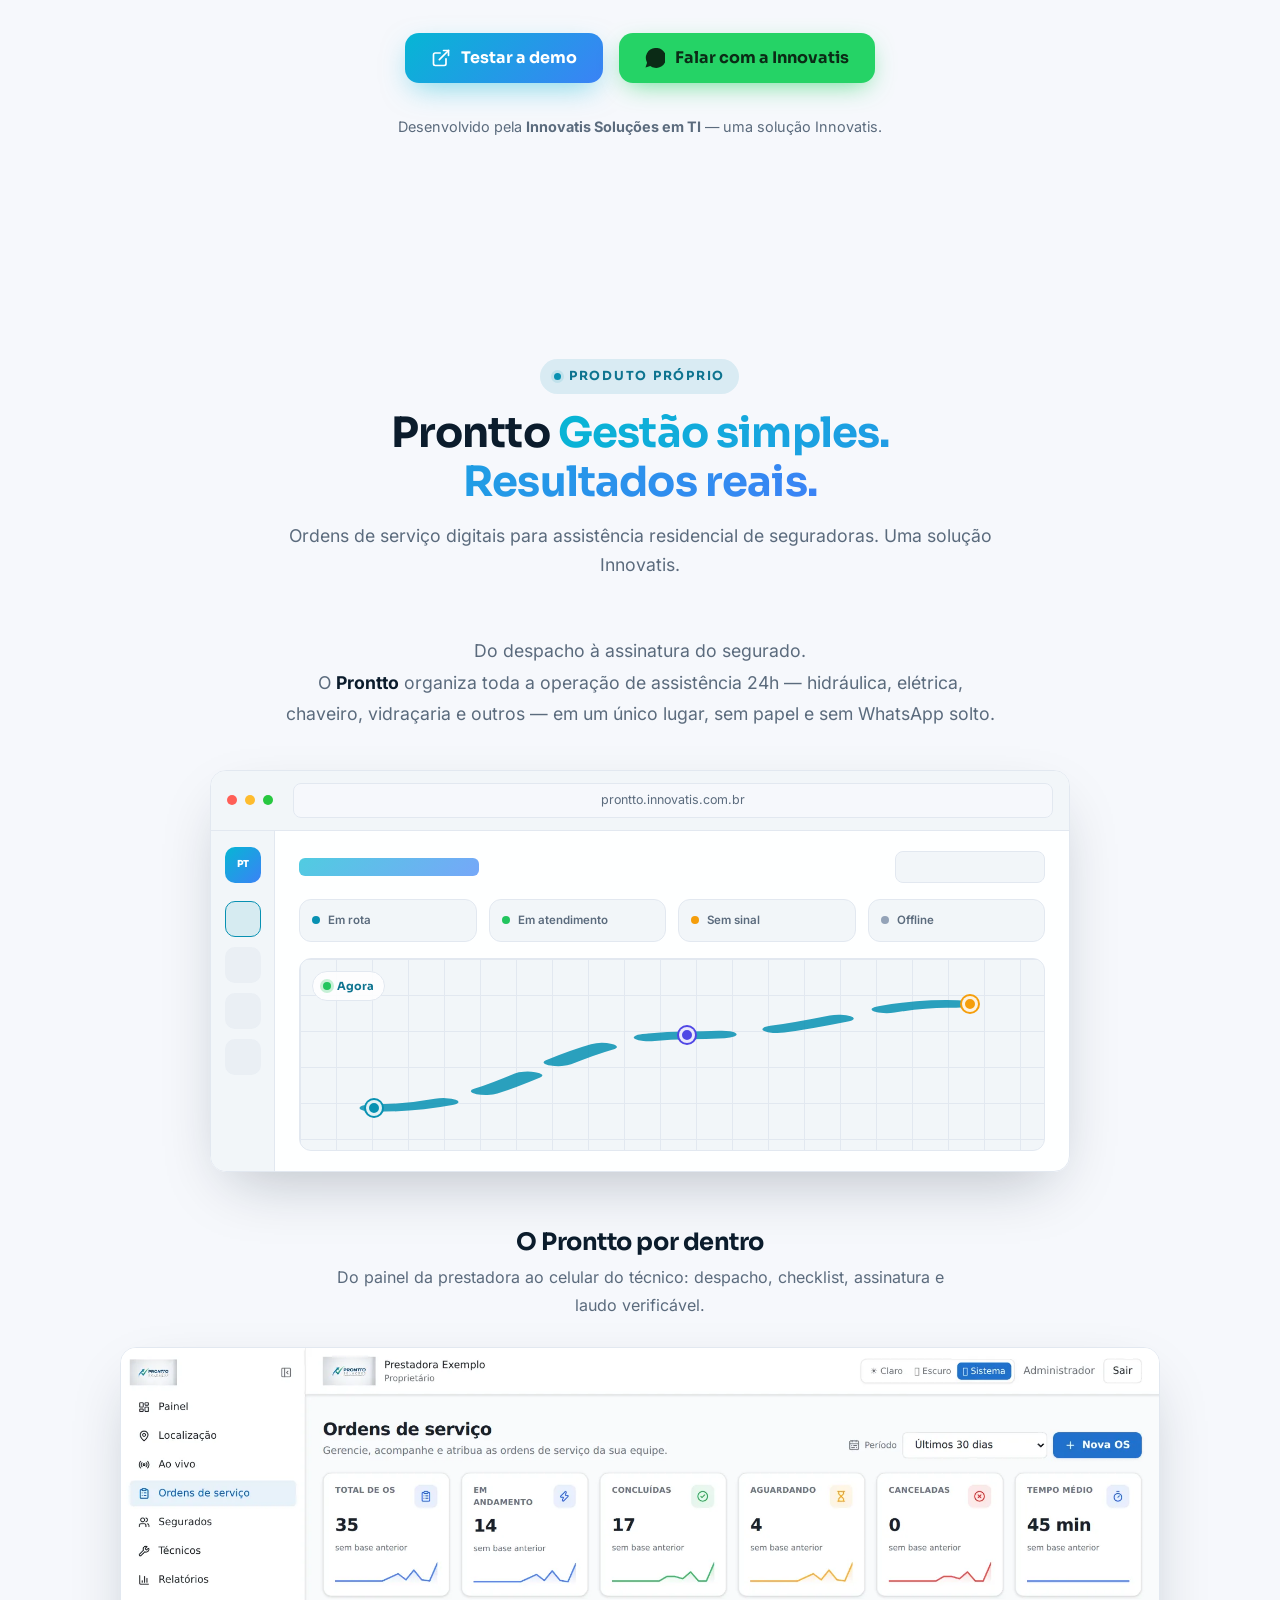
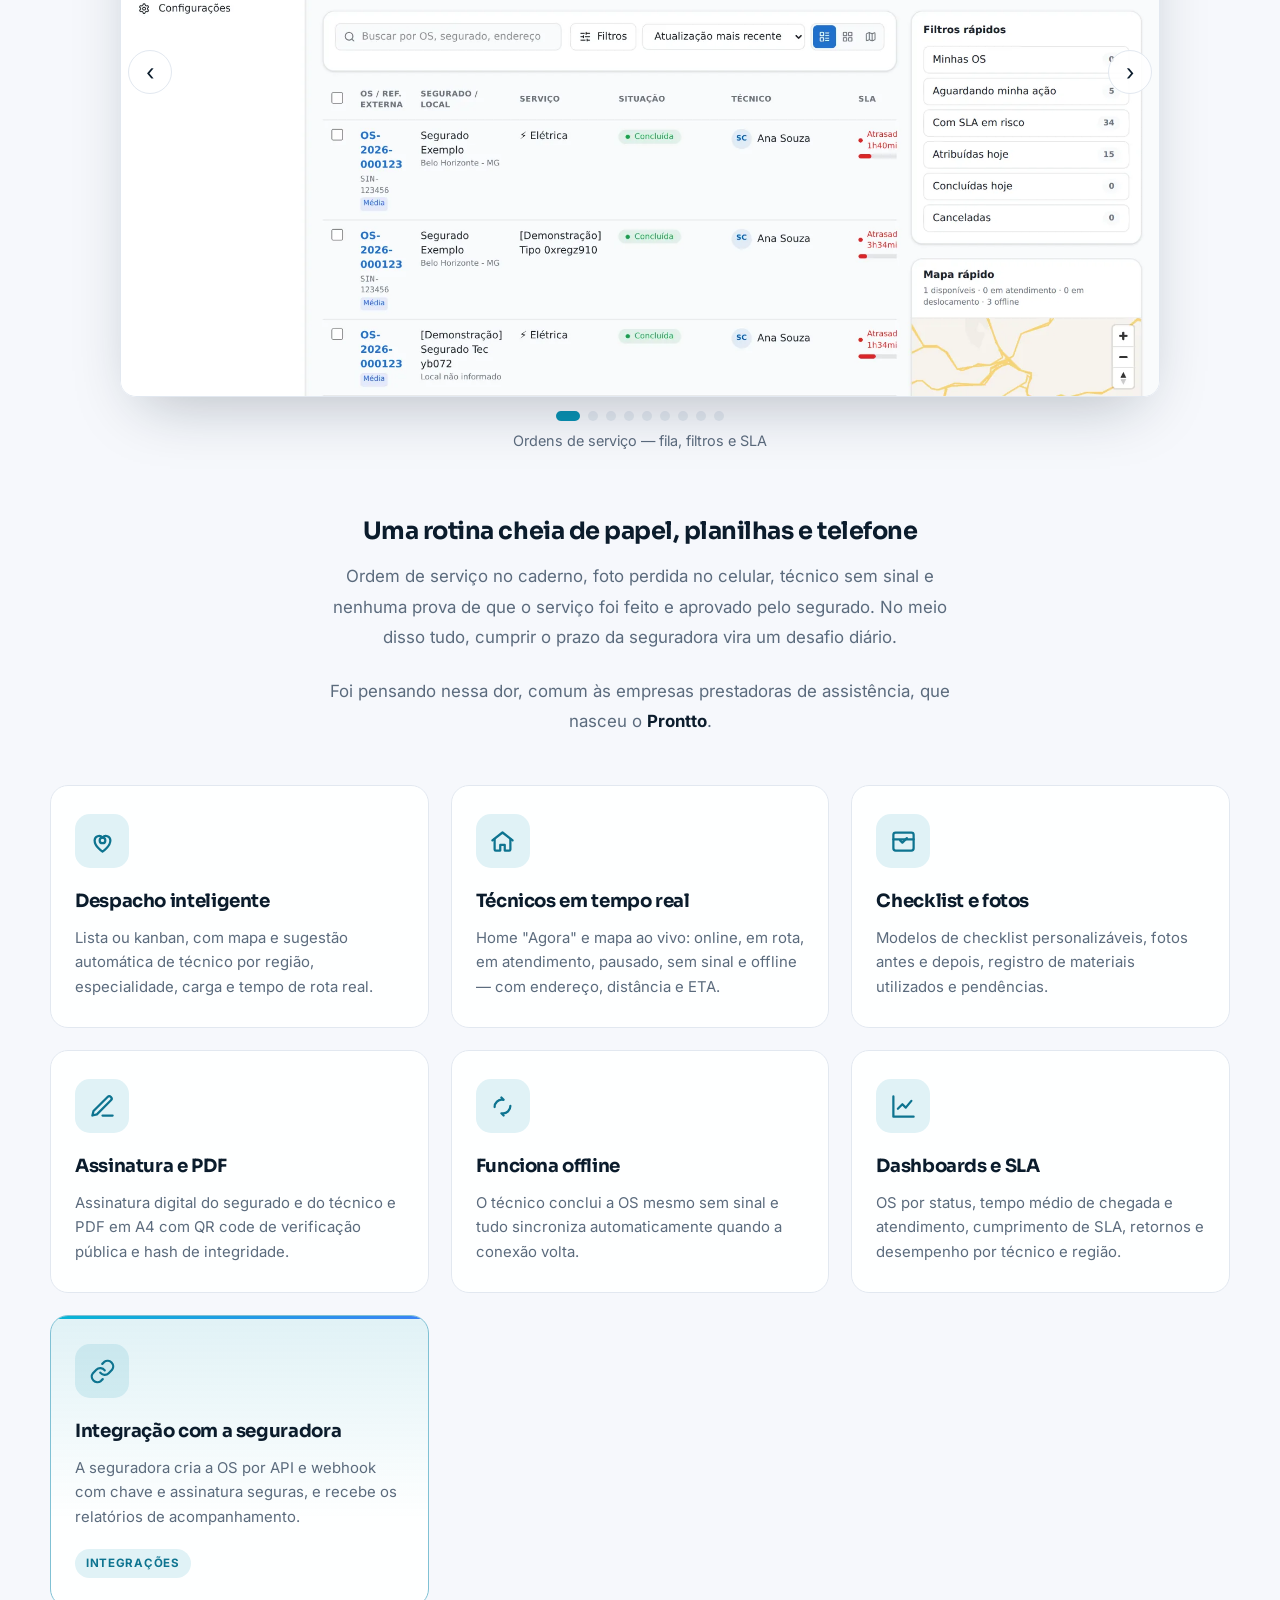
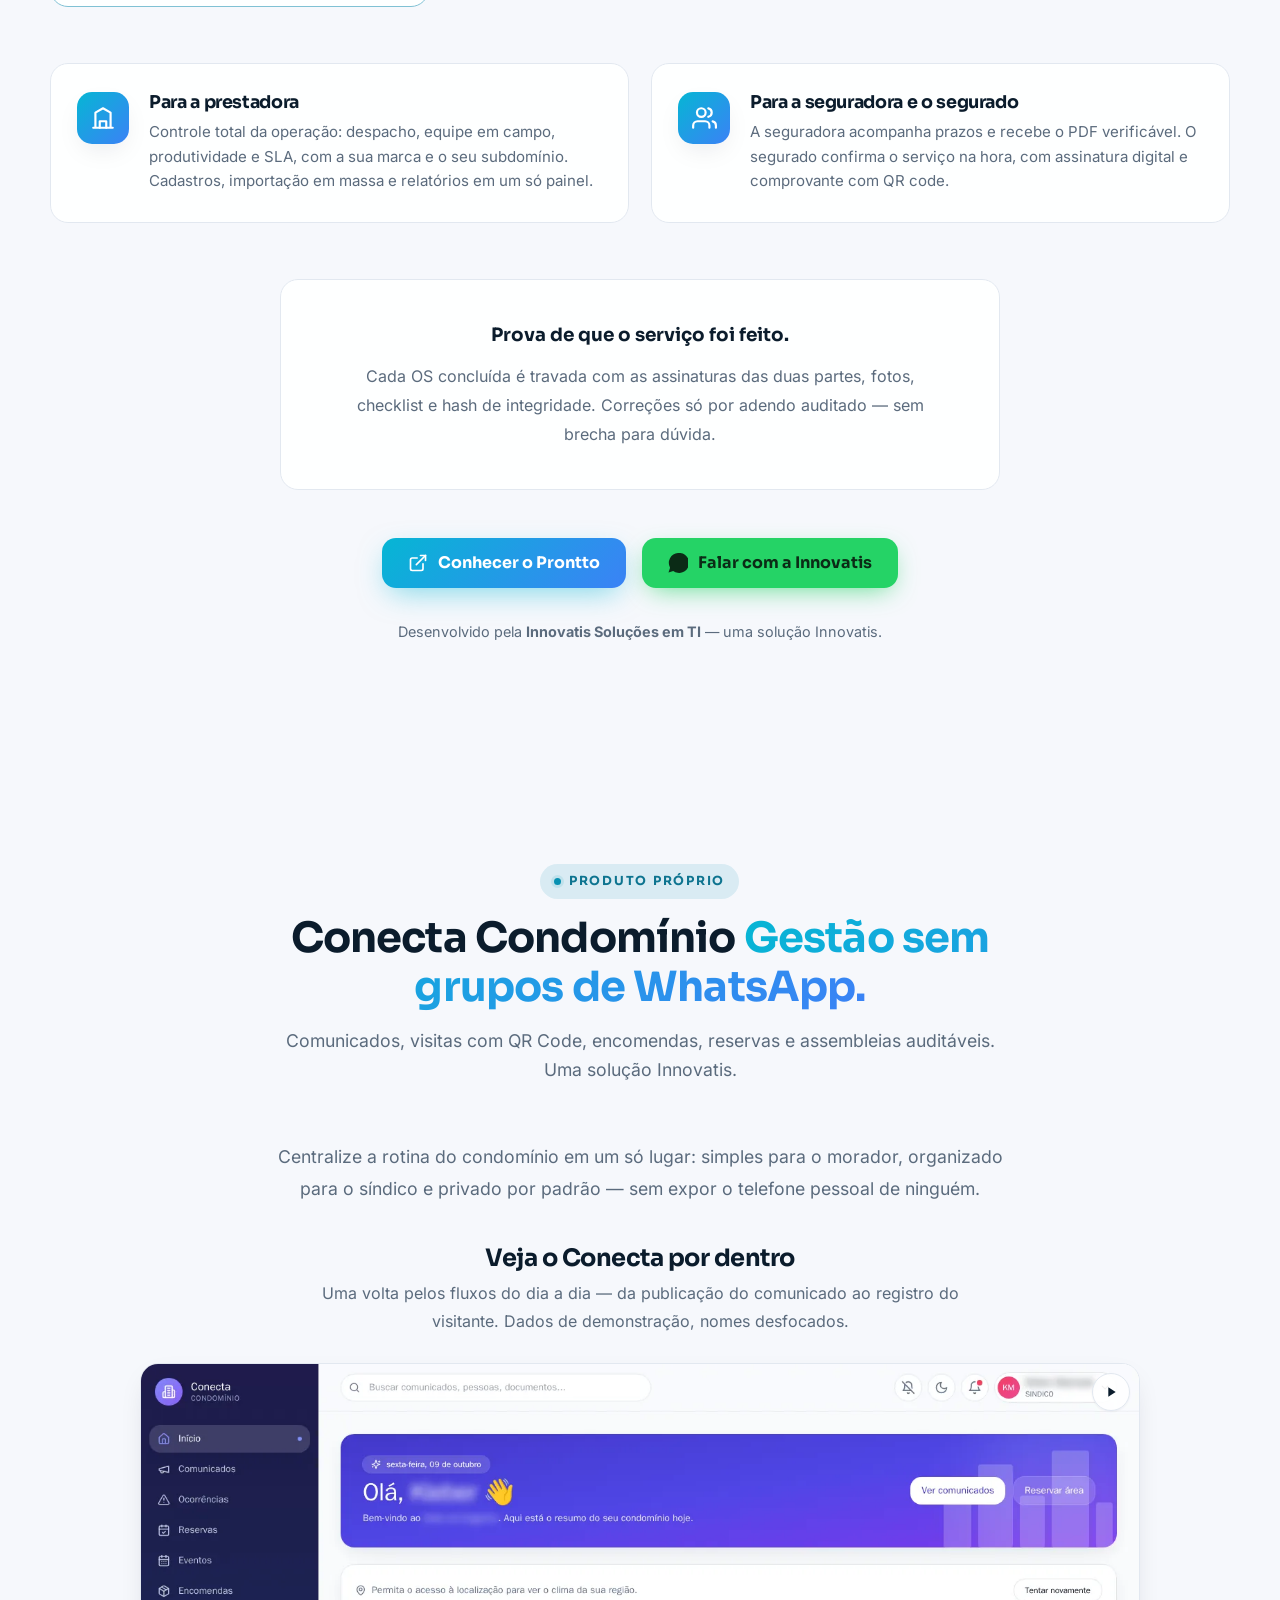
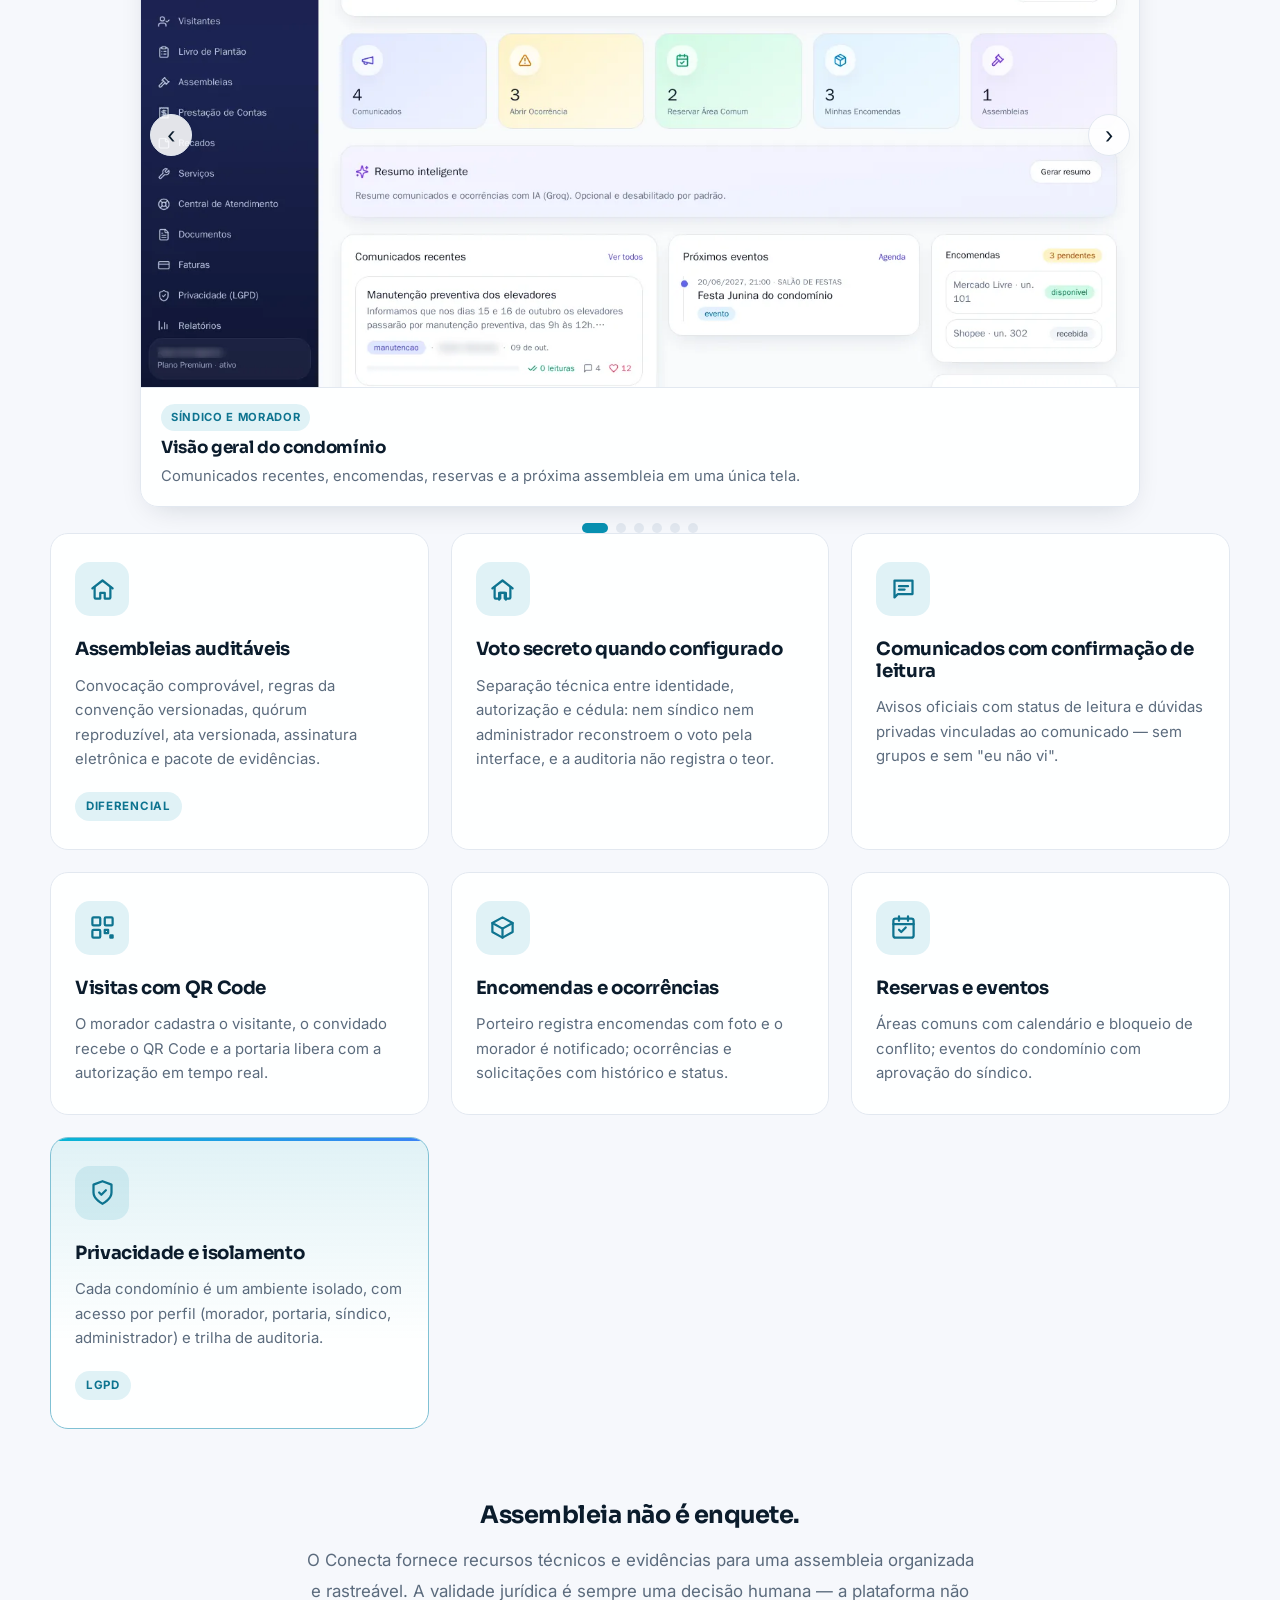
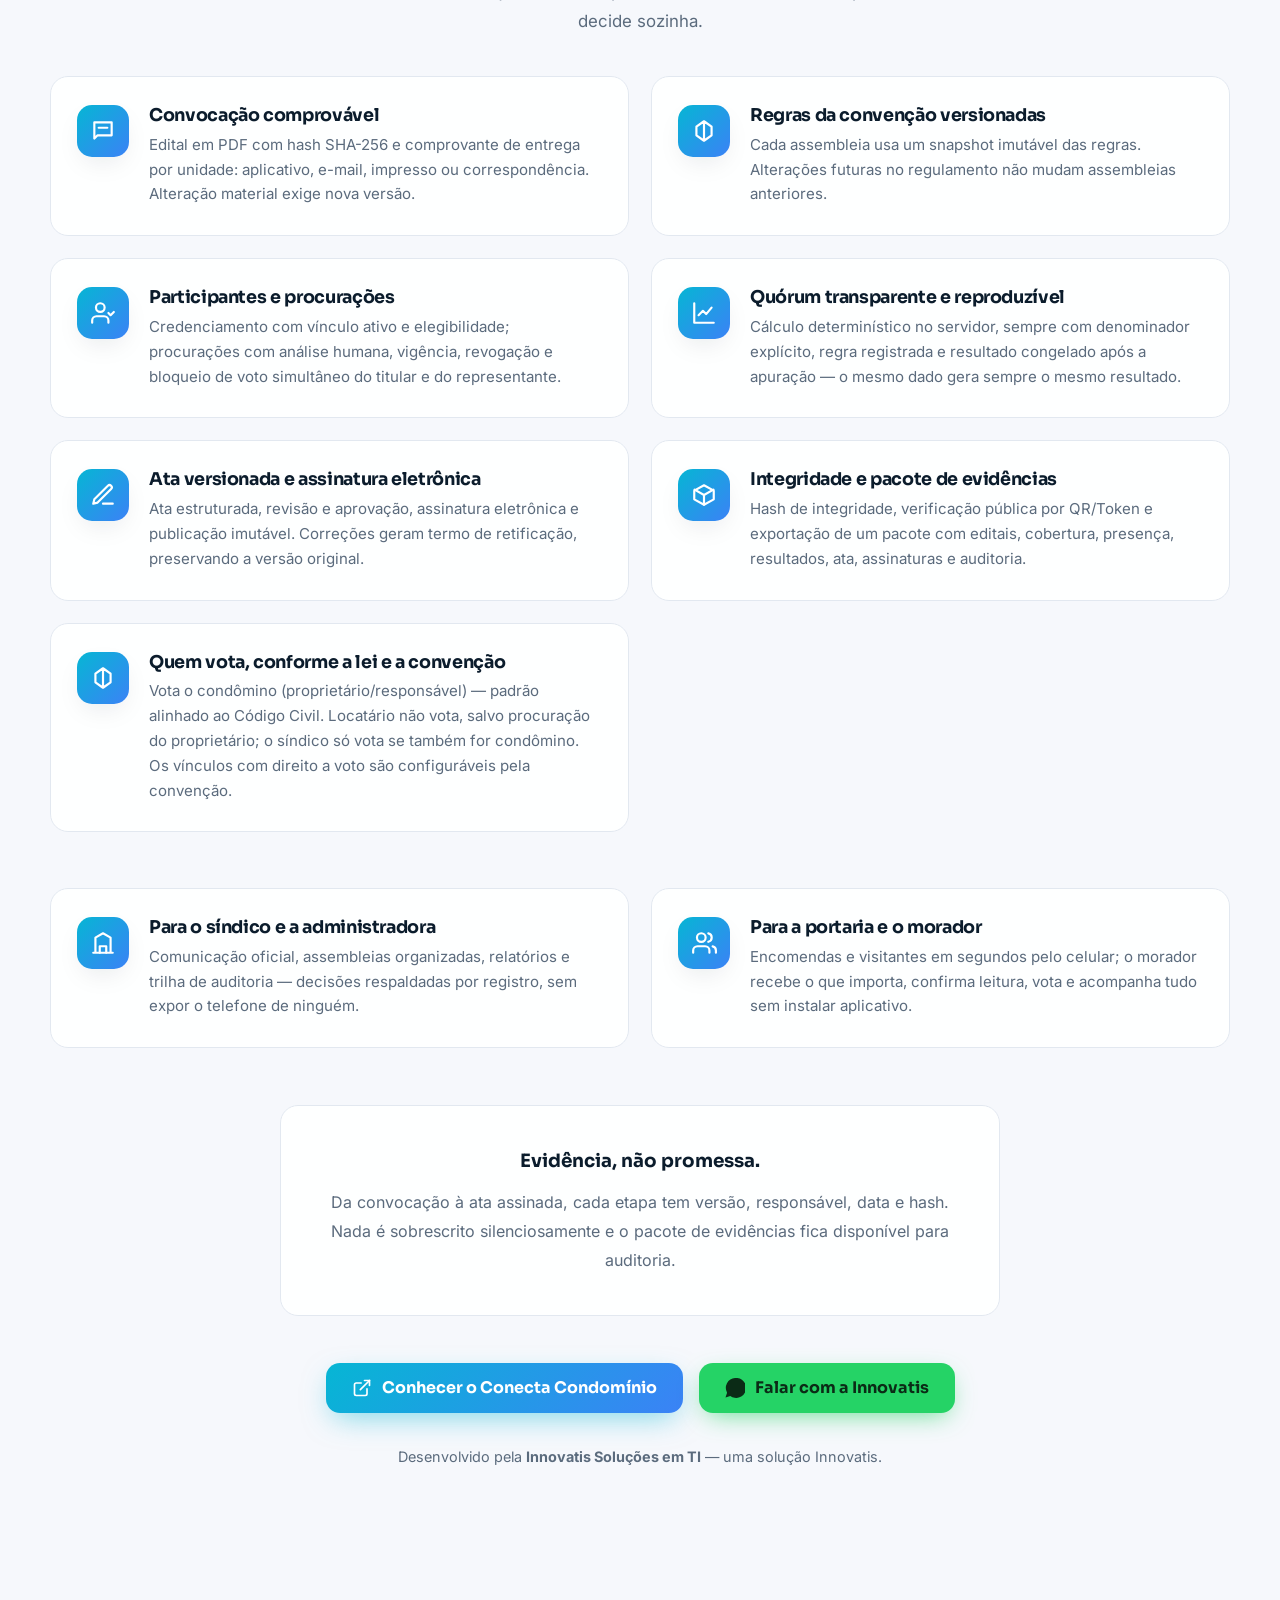
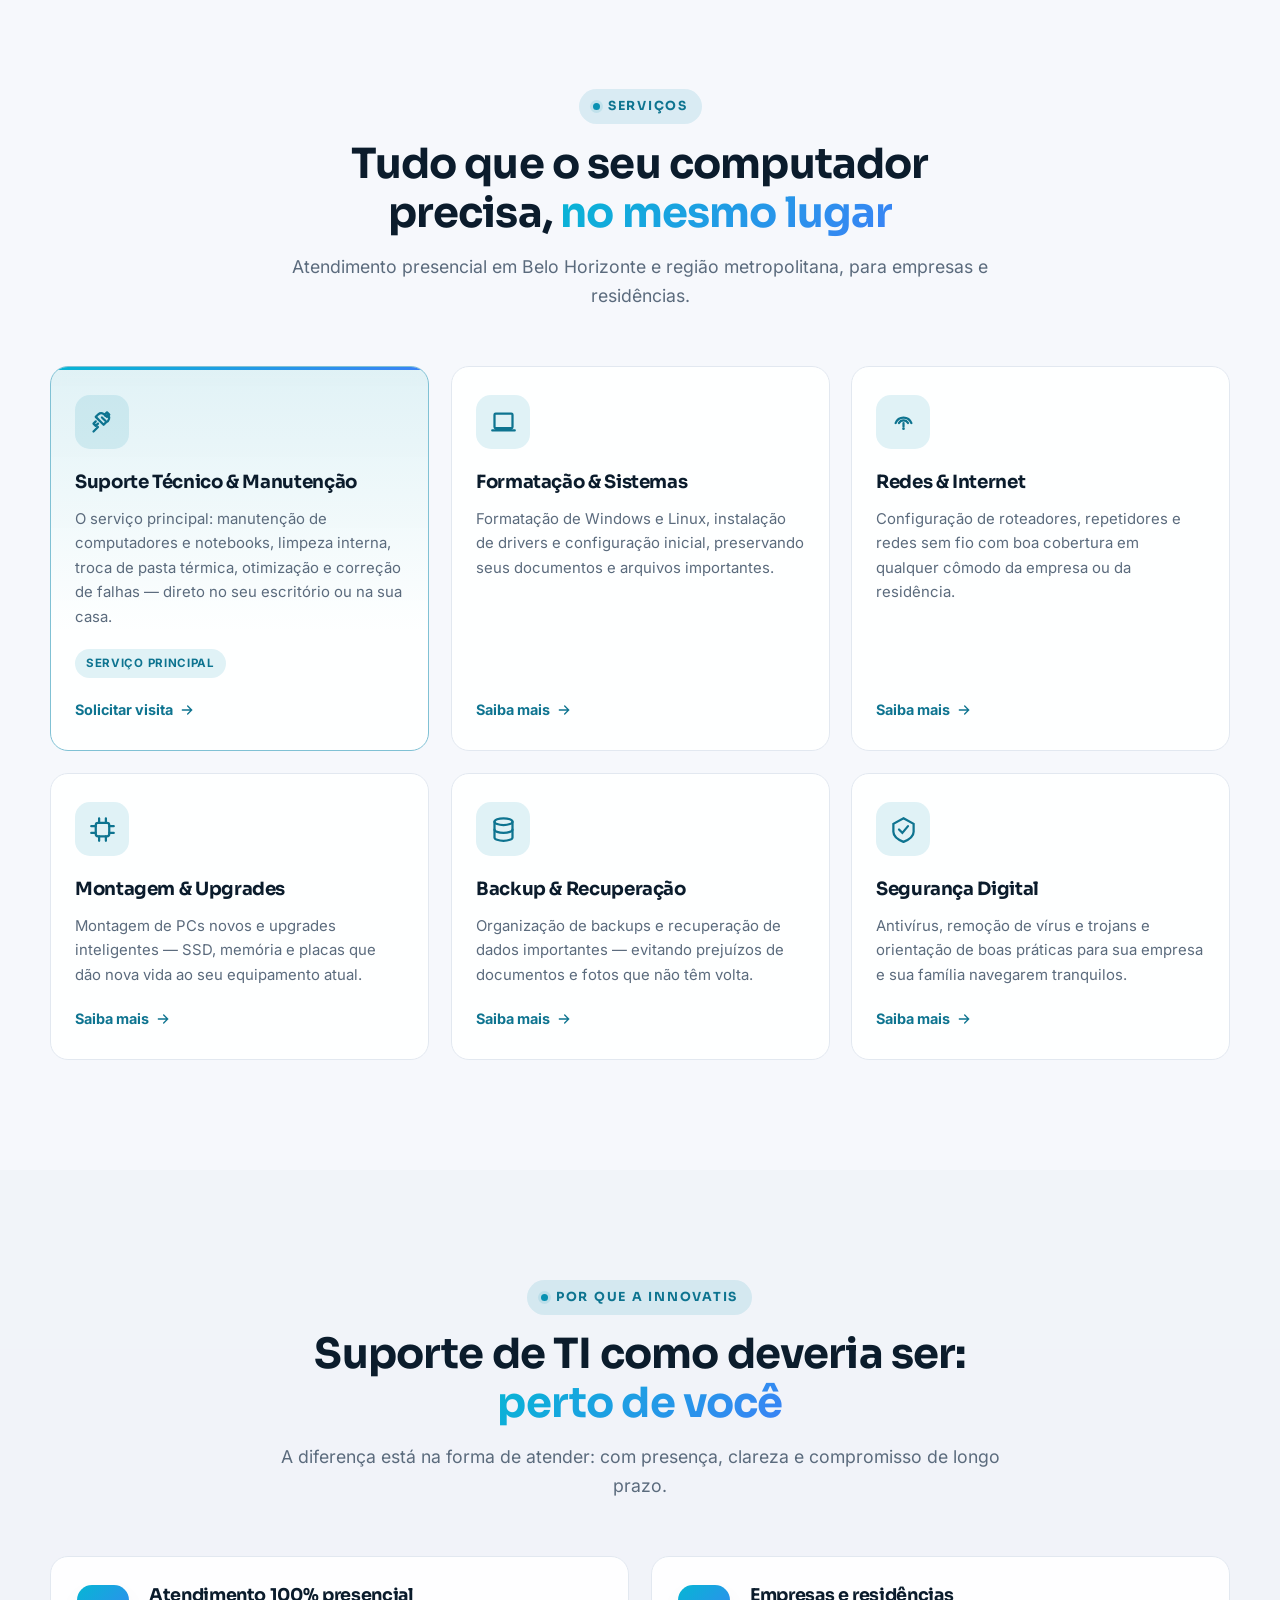
==== commit 24576896: "feat(seo): consent mode v2, blog (esqueleto+artigo) e remove reviews do schema Remove aggregateRatin" ====
--- a/index.html
+++ b/index.html
@@ -103,7 +103,10 @@
   ],
   "logo": "https://innovatis.com.br/og-image.png",
   "image": ["https://innovatis.com.br/og-image.png"],
-  "sameAs": ["https://www.instagram.com/innovatis.solucoes"],
+  "sameAs": [
+    "https://www.instagram.com/innovatis.solucoes",
+    "https://share.google/FIsoLqVRDLWe3jOEu"
+  ],
   "hasMap": "https://www.google.com/maps/dir/?api=1&destination=Rua+Jo%C3%A3o+Gualberto+dos+Santos+47,+C%C3%A9u+Azul,+Belo+Horizonte+-+MG,+31580-500",
   "currenciesAccepted": "BRL",
   "paymentAccepted": "PIX, Cartão de crédito, Dinheiro",
@@ -116,13 +119,6 @@
       "availableLanguage": ["Portuguese"]
     }
   ],
-  "aggregateRating": {
-    "@type": "AggregateRating",
-    "ratingValue": "5.0",
-    "bestRating": "5",
-    "worstRating": "1",
-    "reviewCount": "89"
-  },
   "hasOfferCatalog": {
     "@type": "OfferCatalog",
     "name": "Serviços de TI",
@@ -314,11 +310,25 @@
 </script>
 
 <link rel="stylesheet" href="/styles.css">
-<!-- Google tag (gtag.js) -->
-<script async src="https://www.googletagmanager.com/gtag/js?id=G-0DYPJMRBHM"></script>
+<!-- Google tag (gtag.js) com Consent Mode v2 -->
 <script>
   window.dataLayer = window.dataLayer || [];
   function gtag(){dataLayer.push(arguments);}
+  gtag('consent', 'default', {
+    ad_storage: 'denied',
+    ad_user_data: 'denied',
+    ad_personalization: 'denied',
+    analytics_storage: 'denied',
+    wait_for_update: 500
+  });
+  try {
+    if (window.localStorage.getItem('innovatis-lgpd-consent') === 'accepted') {
+      gtag('consent', 'update', { ad_storage:'granted', ad_user_data:'granted', ad_personalization:'granted', analytics_storage:'granted' });
+    }
+  } catch (e) {}
+</script>
+<script async src="https://www.googletagmanager.com/gtag/js?id=G-0DYPJMRBHM"></script>
+<script>
   gtag('js', new Date());
   gtag('config', 'G-0DYPJMRBHM');
 </script>
@@ -1916,6 +1926,7 @@
           <li><a href="/produtos/nao-perca-prazo/">Não Perca Prazo</a></li>
           <li><a href="/produtos/prontto/">Prontto</a></li>
           <li><a href="/produtos/conecta-condominio/">Conecta Condomínio</a></li>
+          <li><a href="/blog/">Blog</a></li>
           <li><a href="/sobre/">Sobre a Innovatis</a></li>
           <li><a href="/contato/">Contato</a></li>
         </ul>
@@ -2489,6 +2500,10 @@
 
     function closeLgpd(value) {
       try { window.localStorage.setItem(LGPD_KEY, value); } catch (e) {}
+      if (typeof gtag === 'function') {
+        var state = value === 'accepted' ? 'granted' : 'denied';
+        gtag('consent', 'update', { ad_storage: state, ad_user_data: state, ad_personalization: state, analytics_storage: state });
+      }
       lgpdBanner.classList.remove('is-visible');
       document.body.classList.remove('lgpd-open');
       window.setTimeout(function () { lgpdBanner.hidden = true; }, 400);
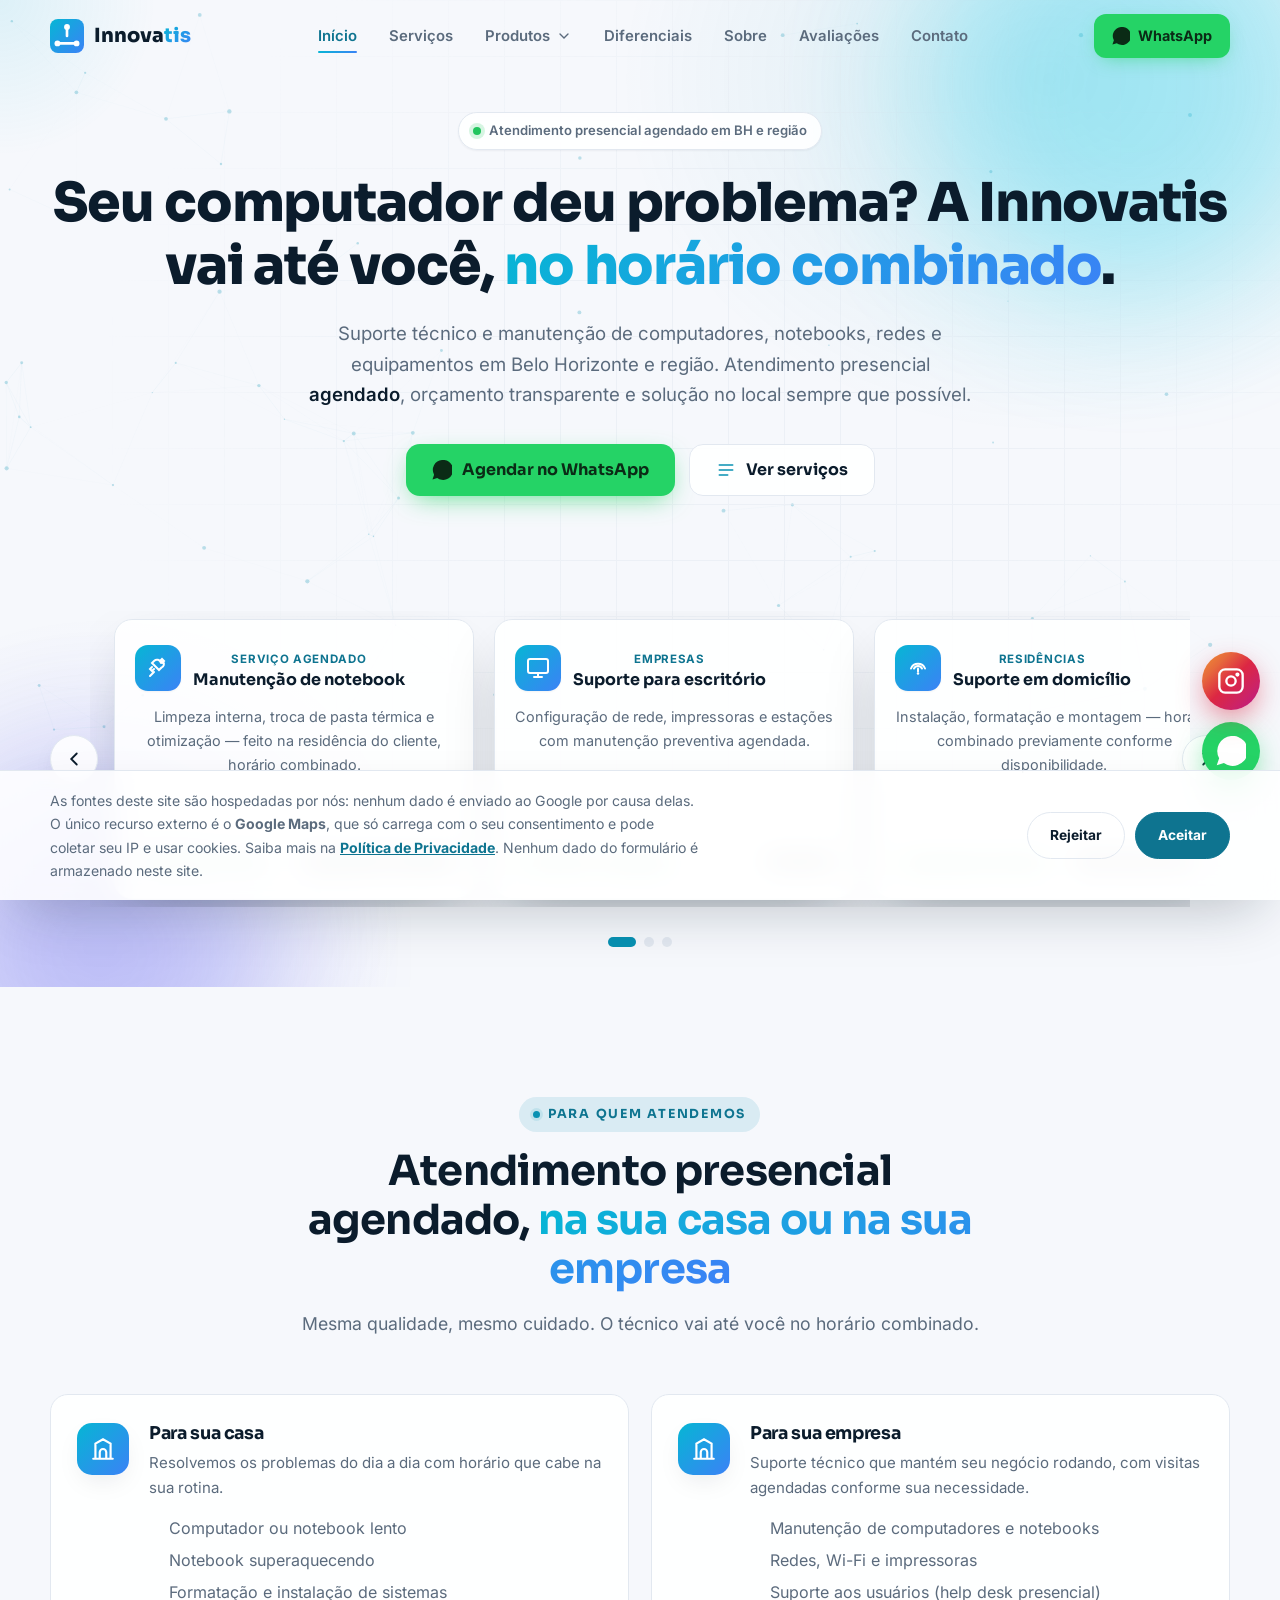
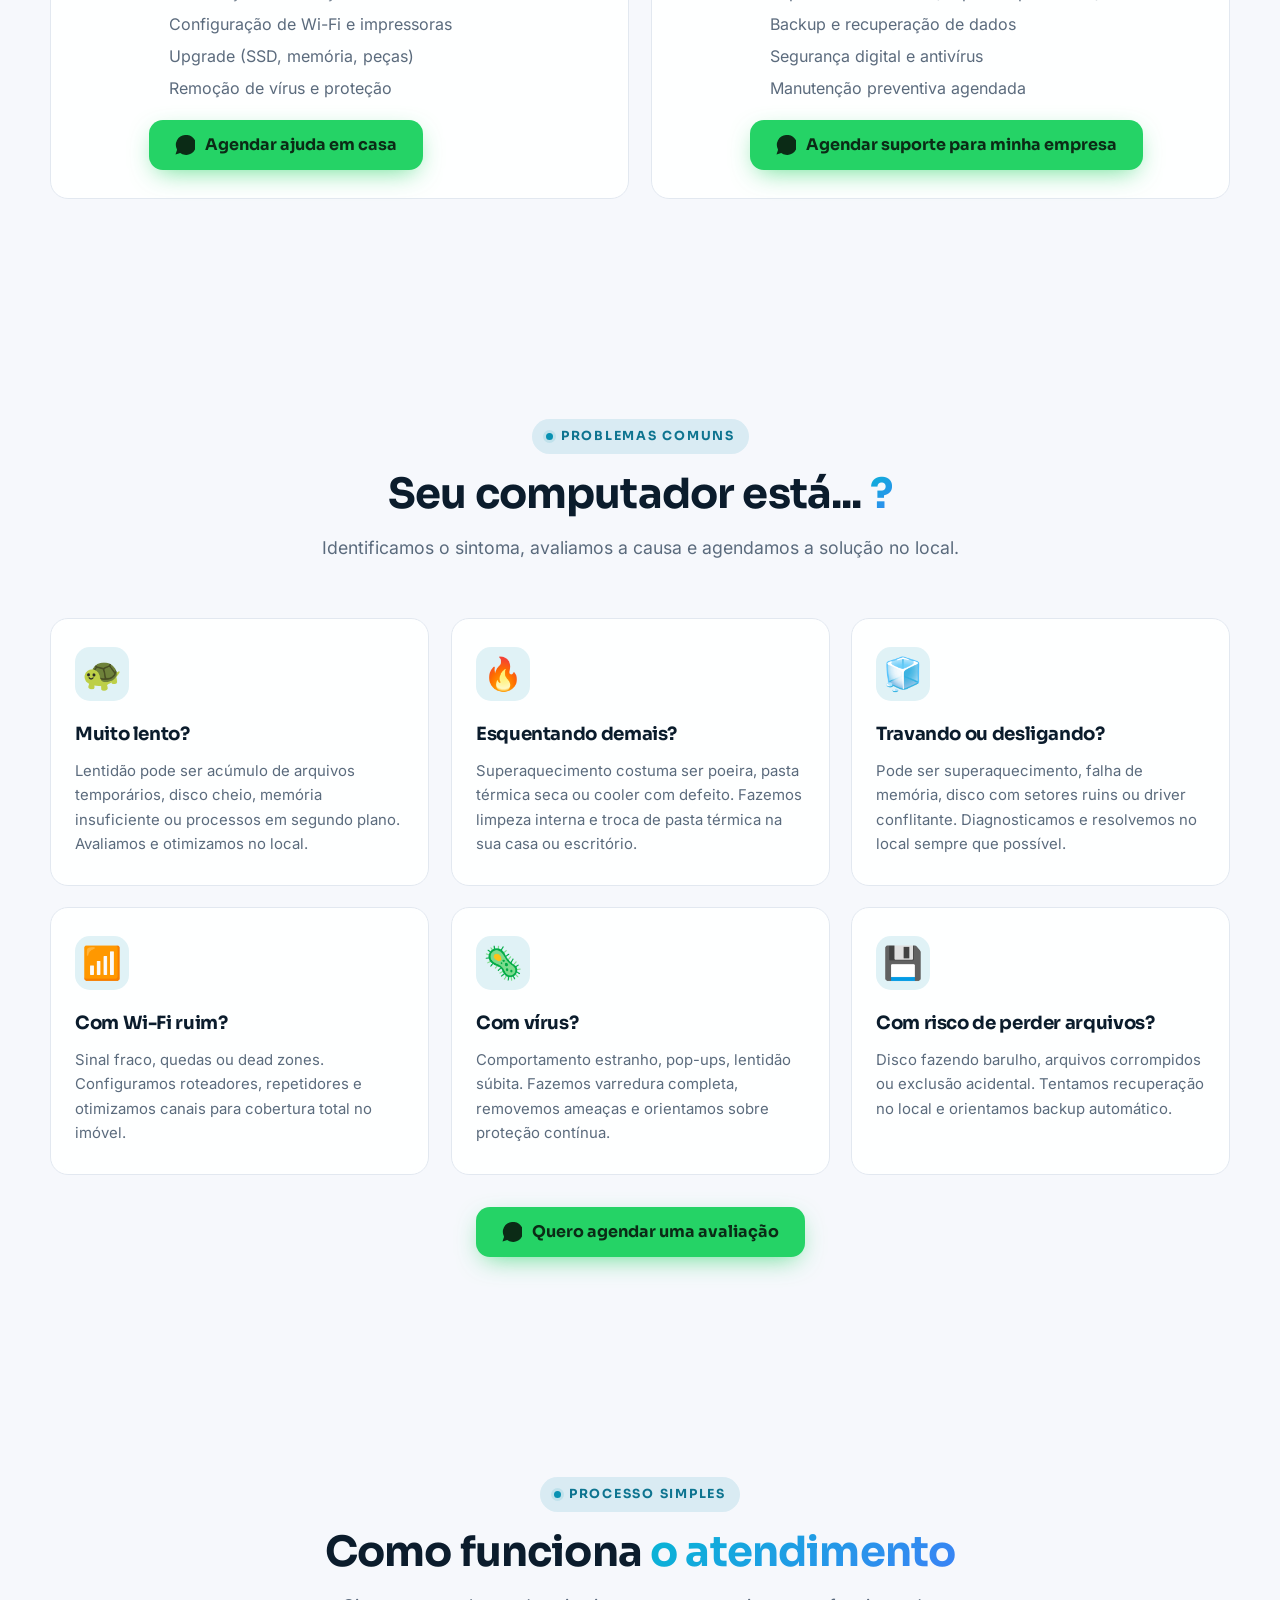
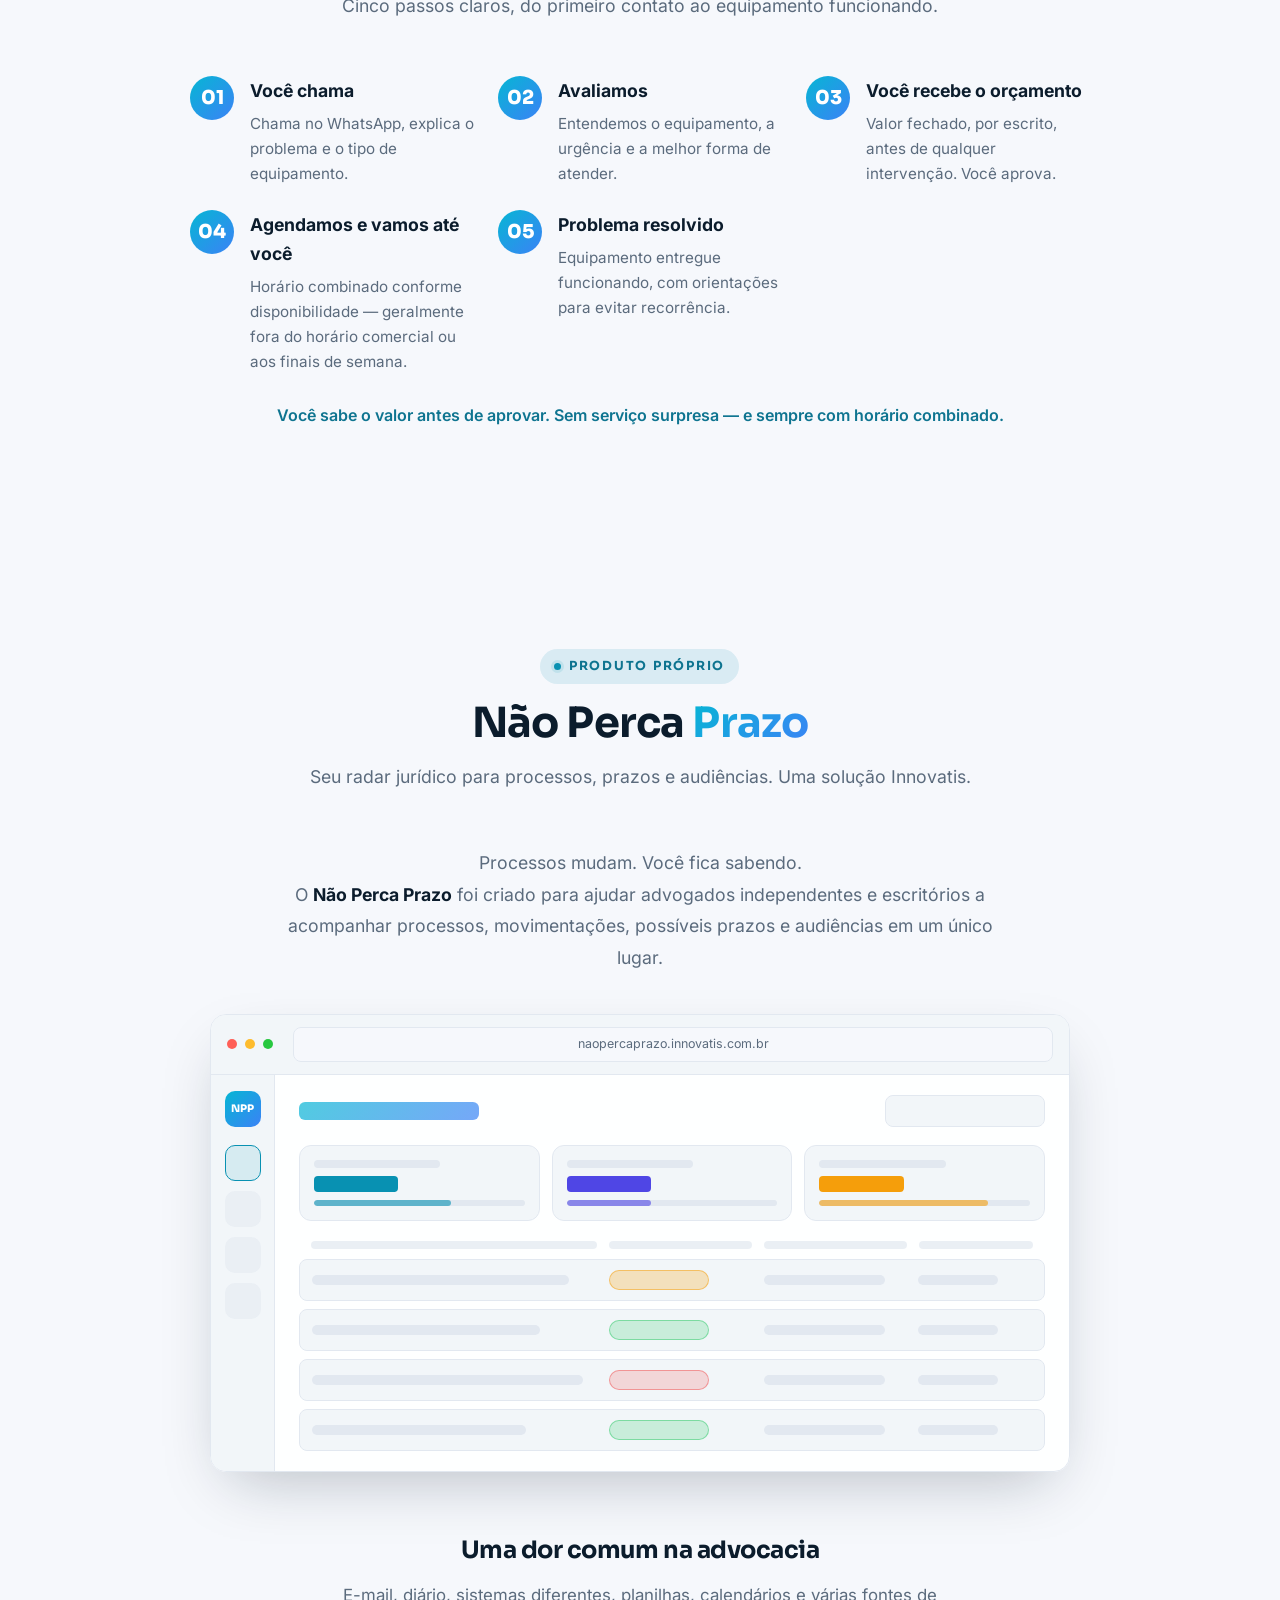
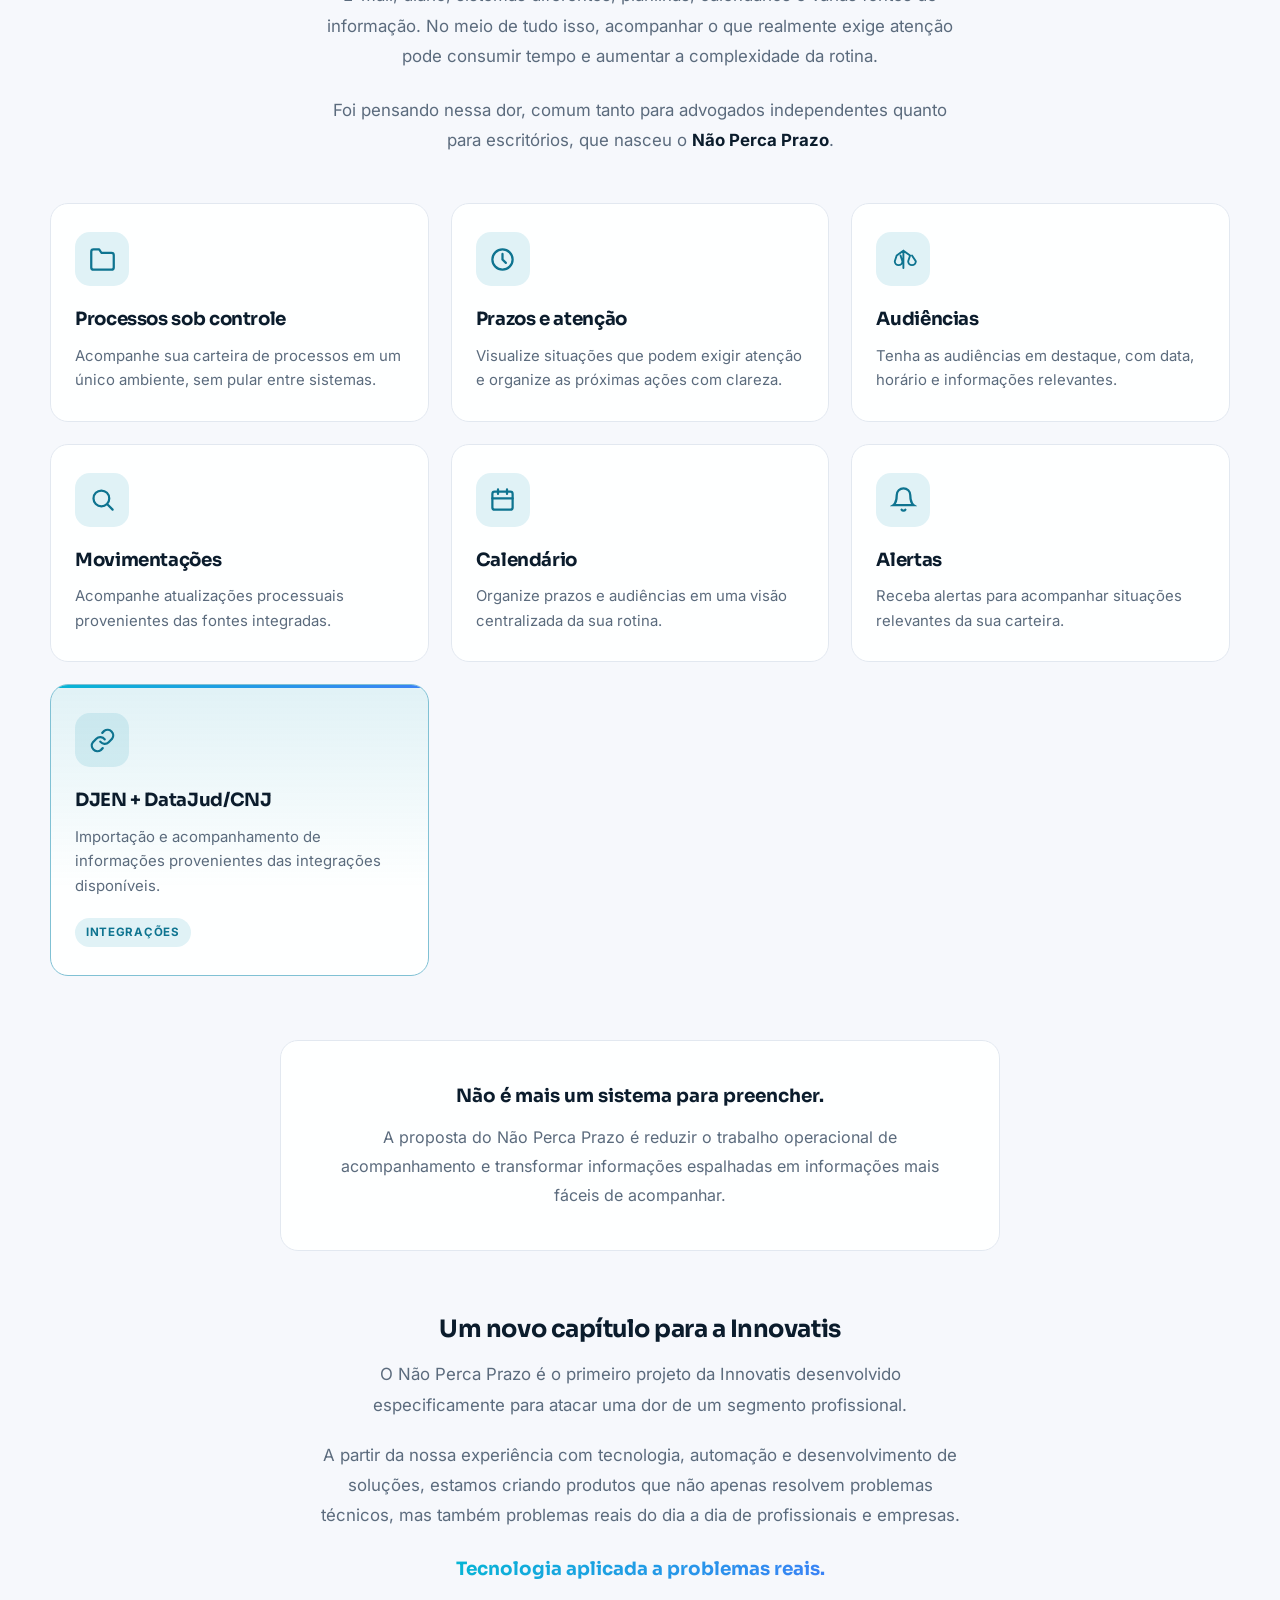
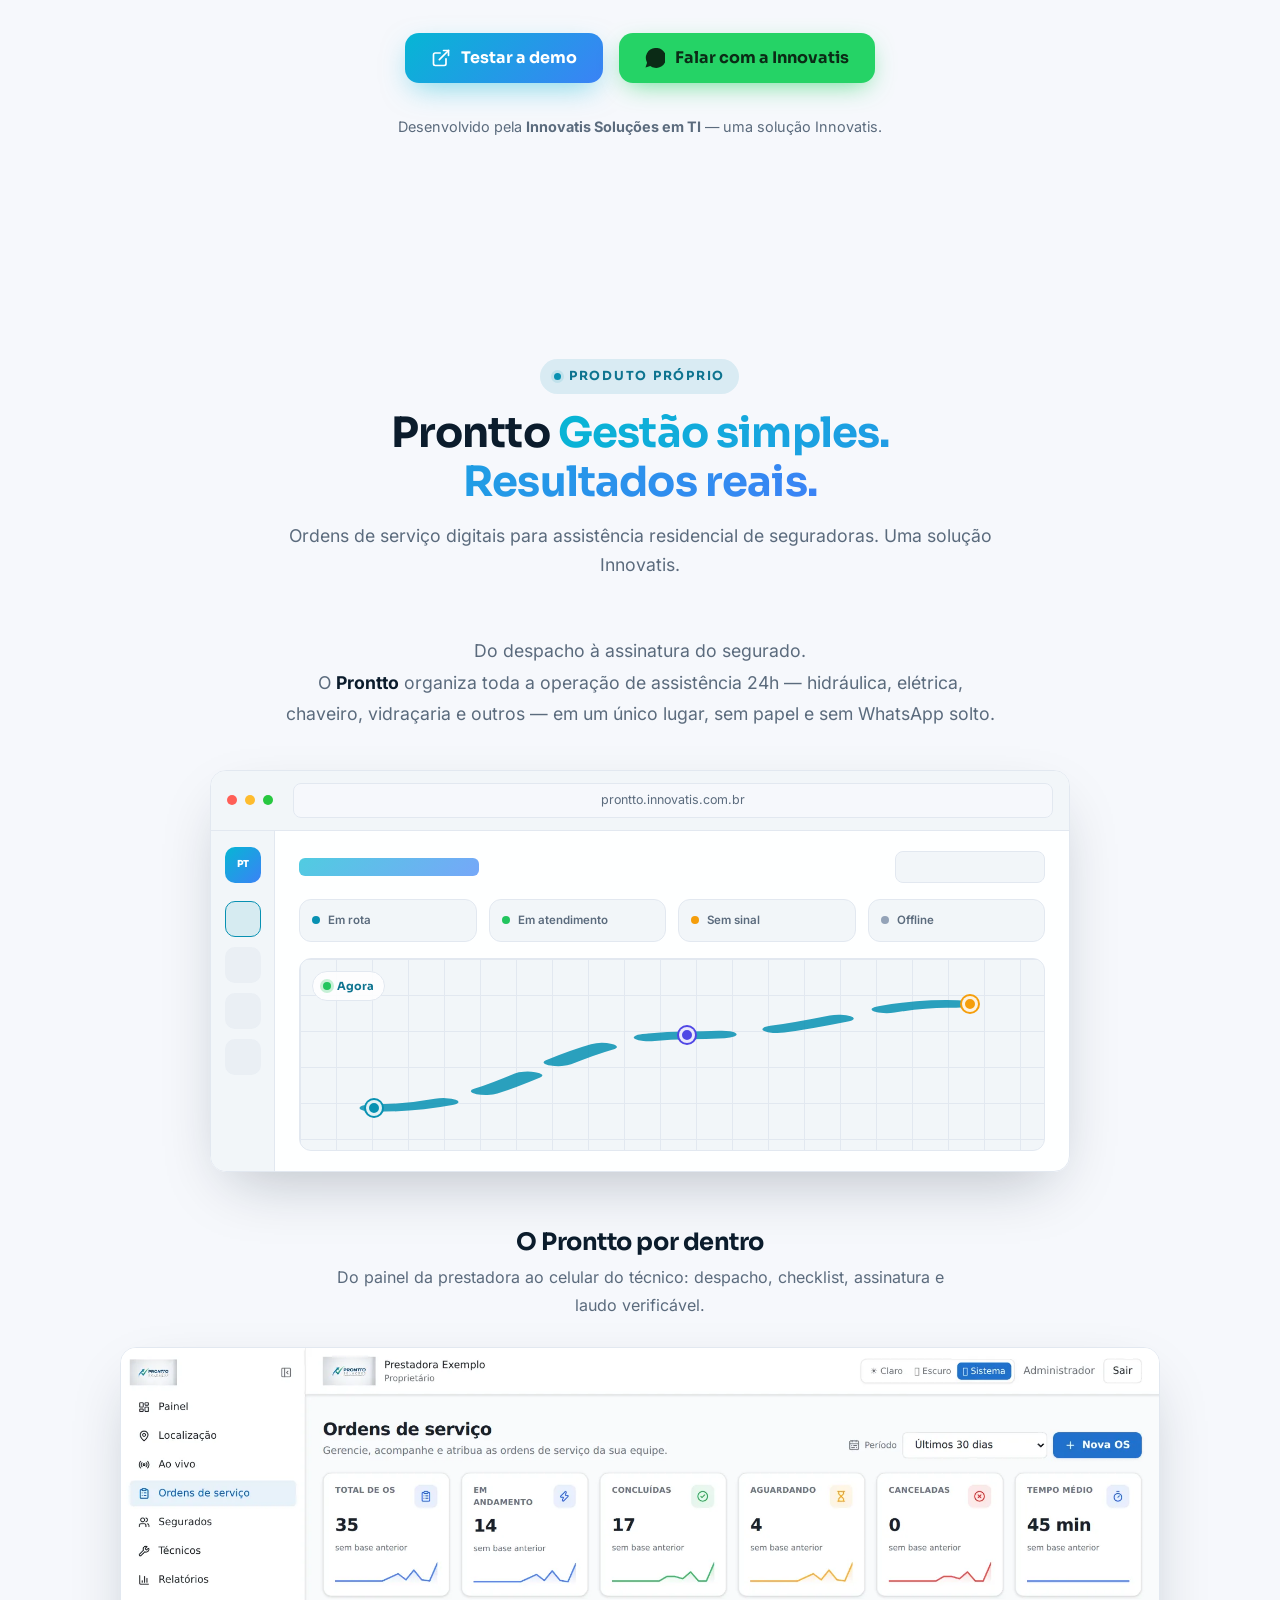
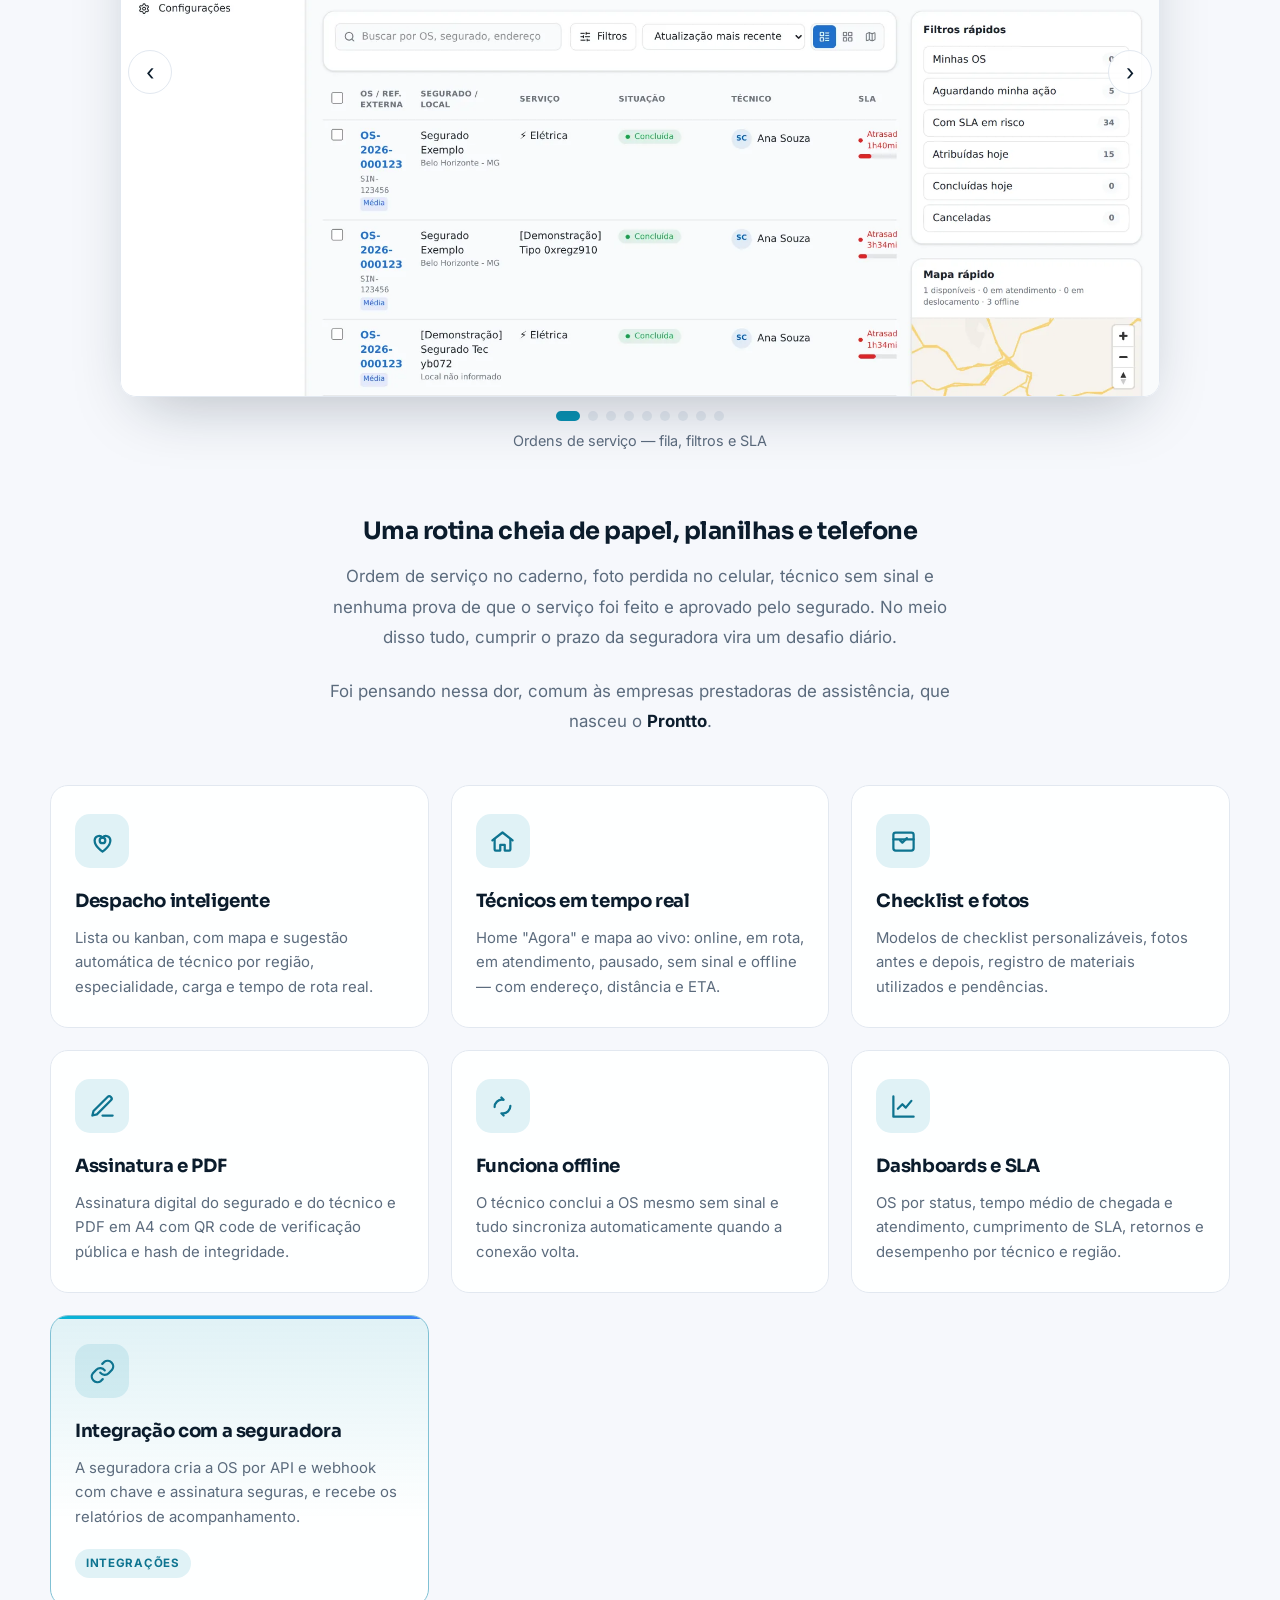
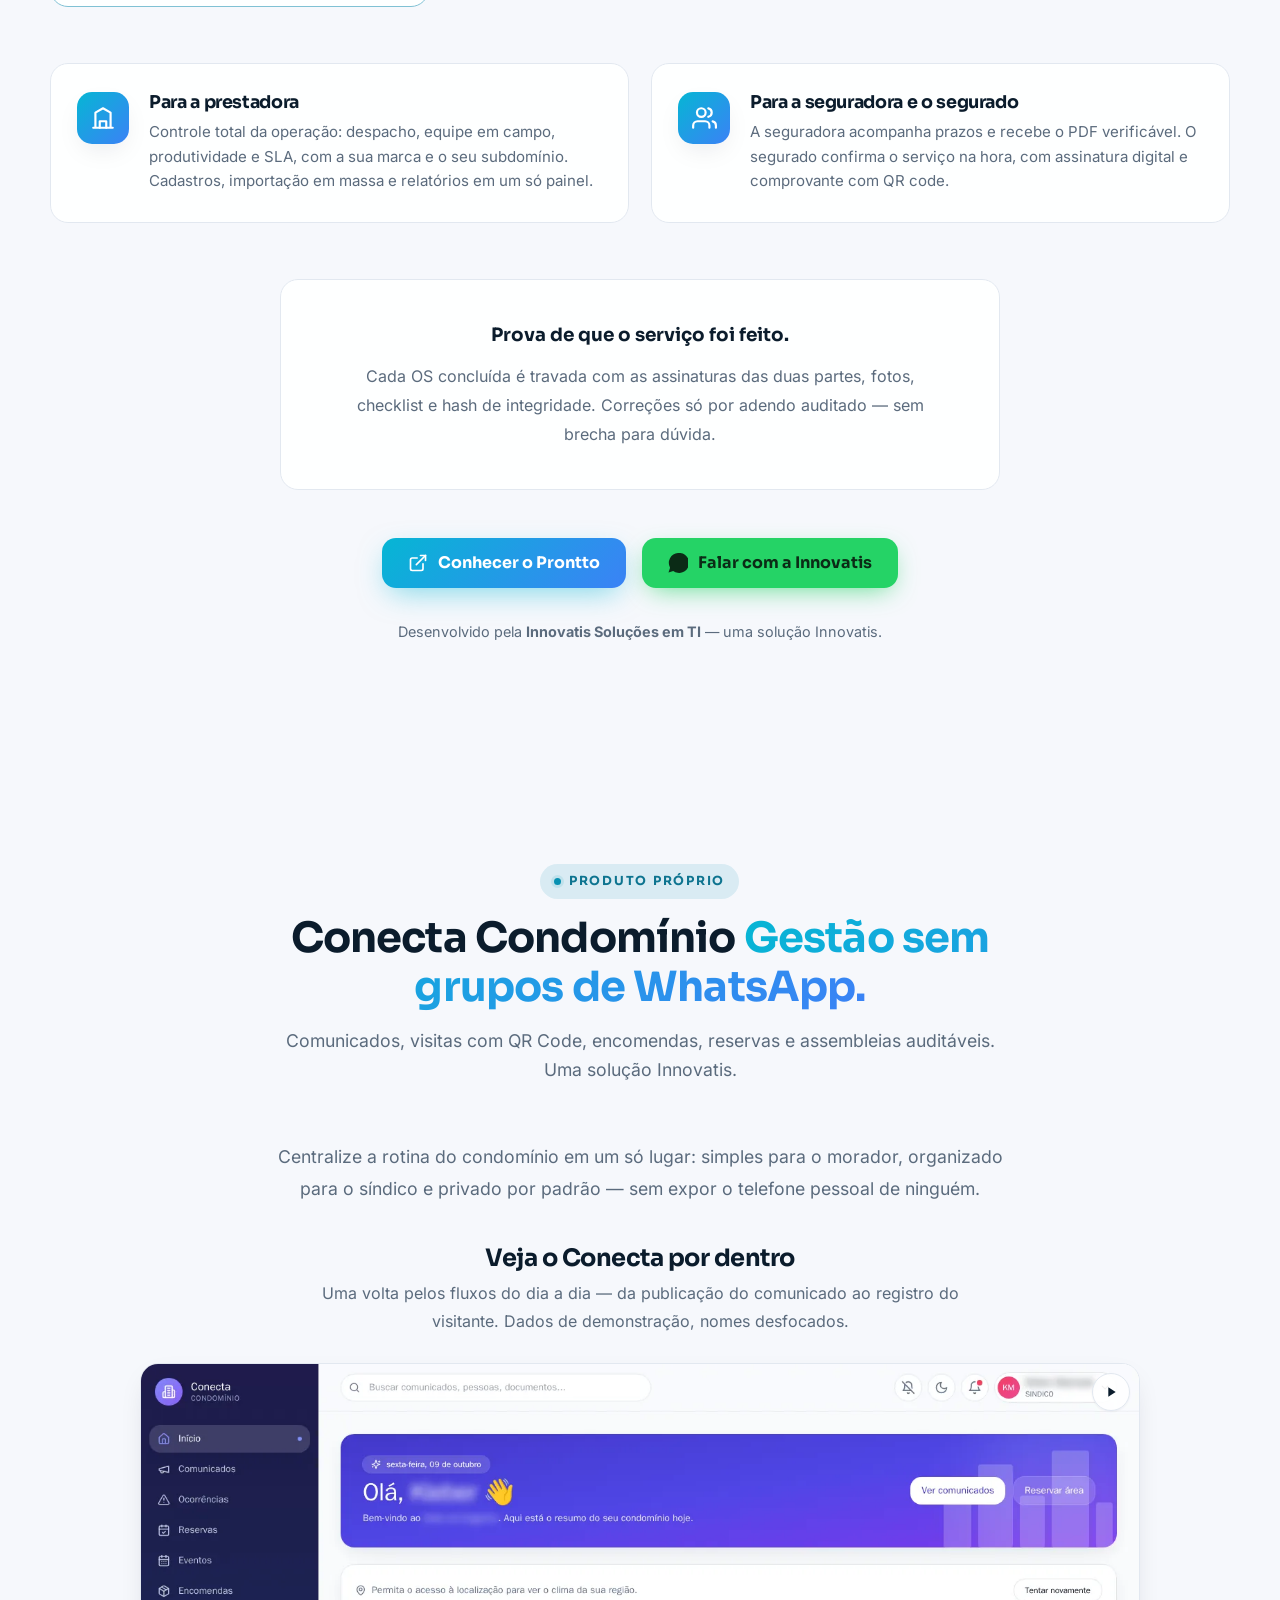
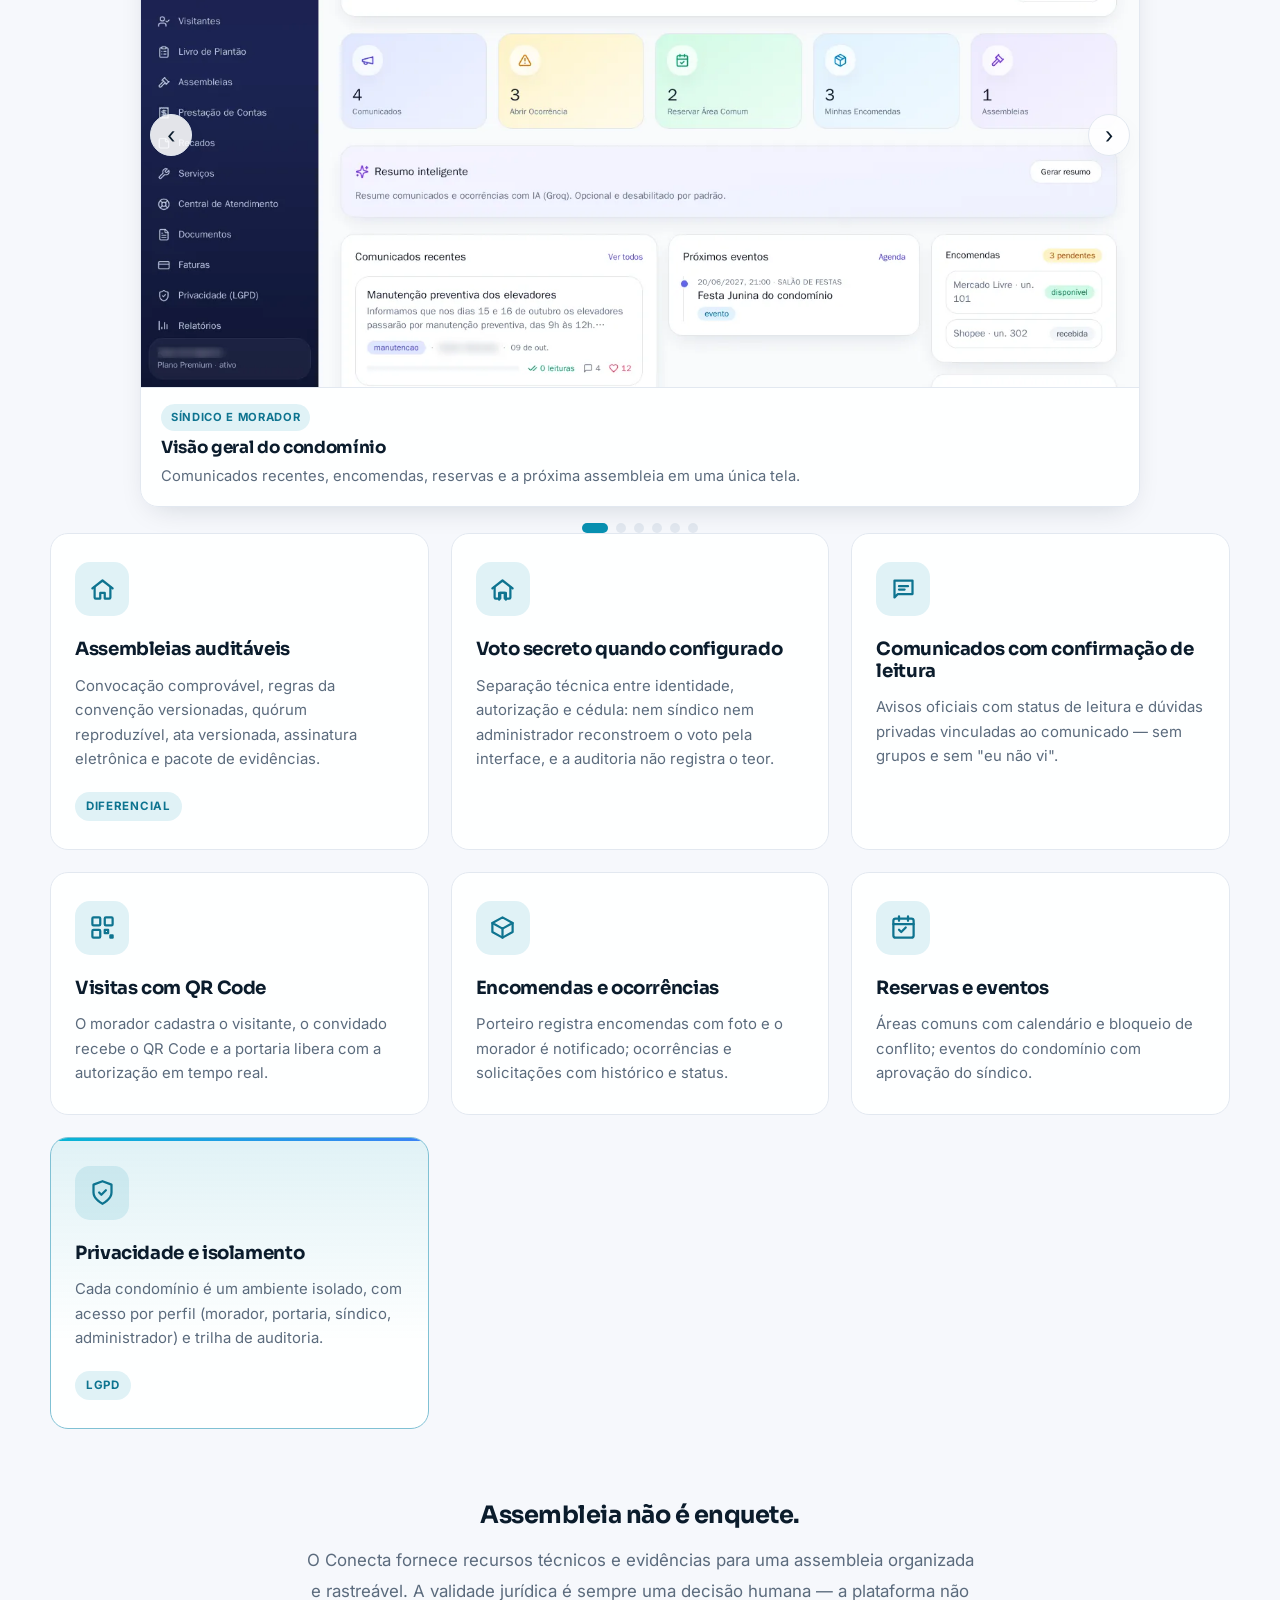
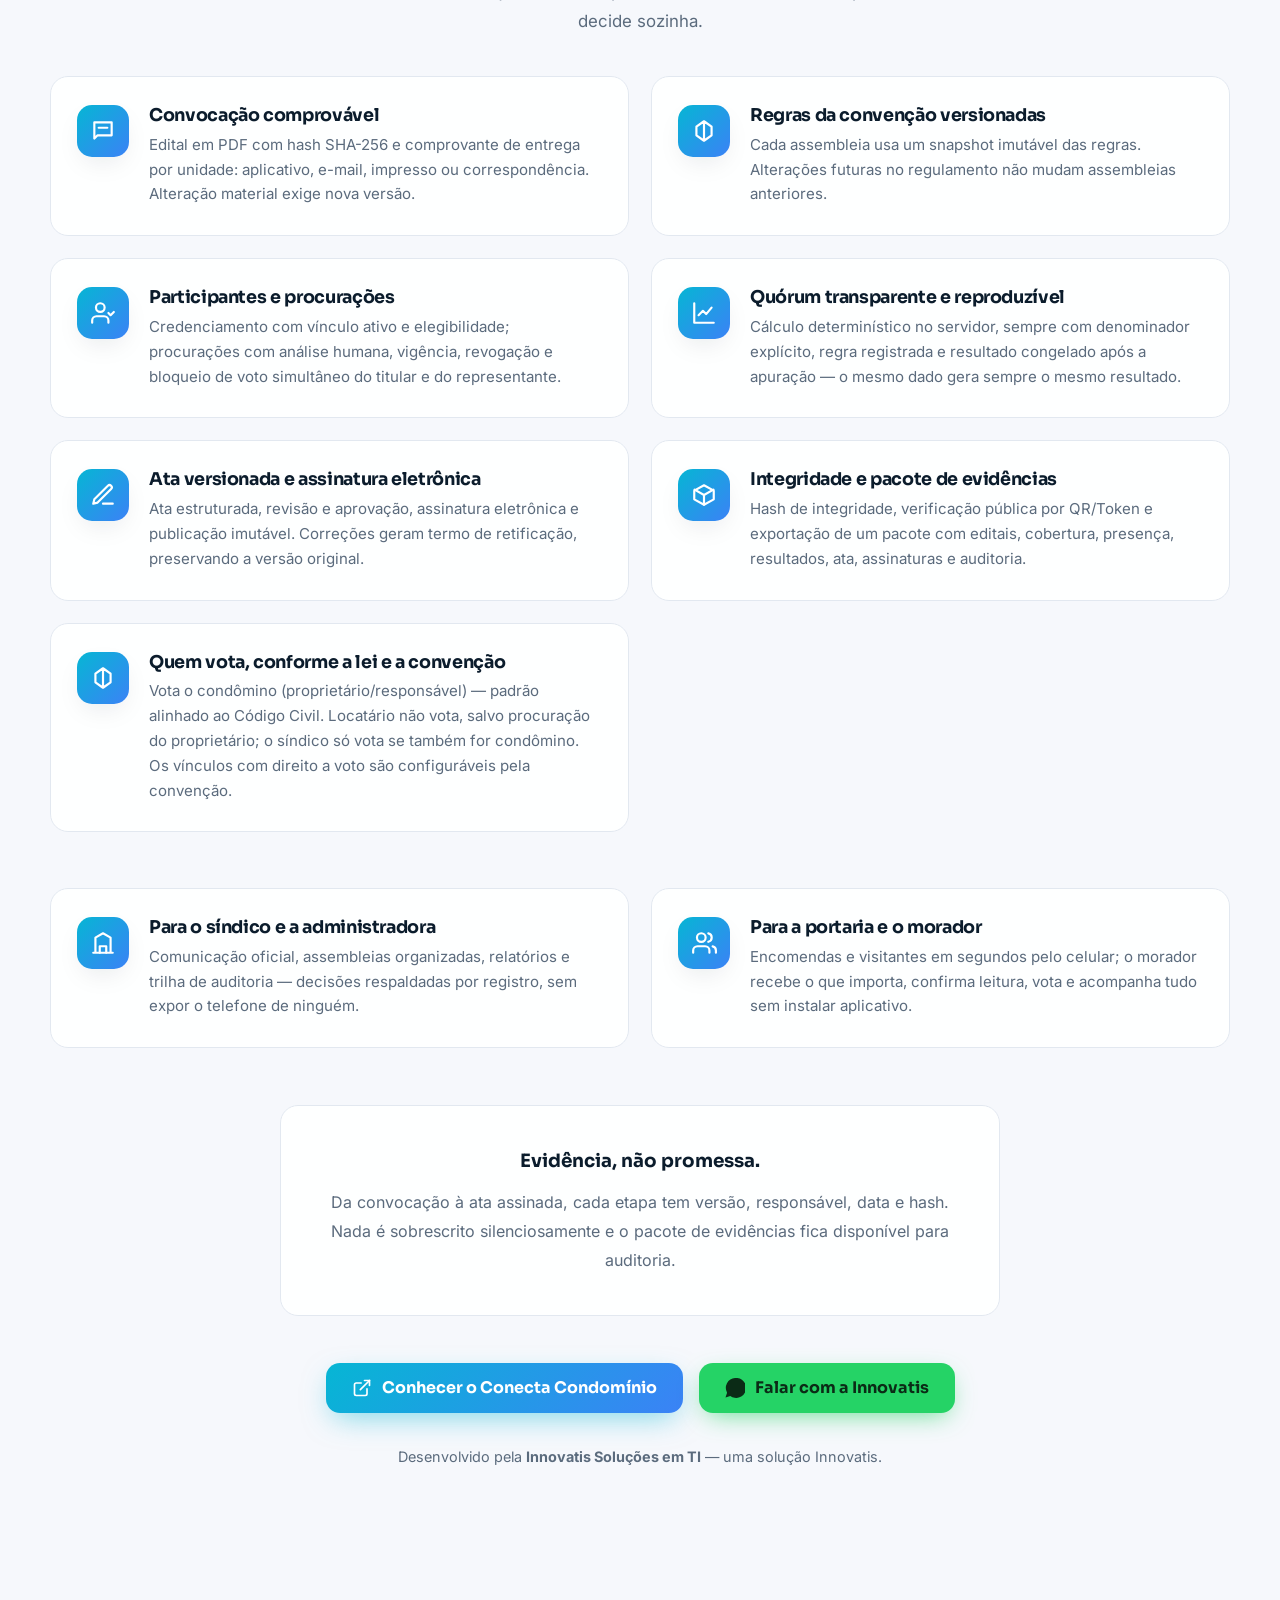
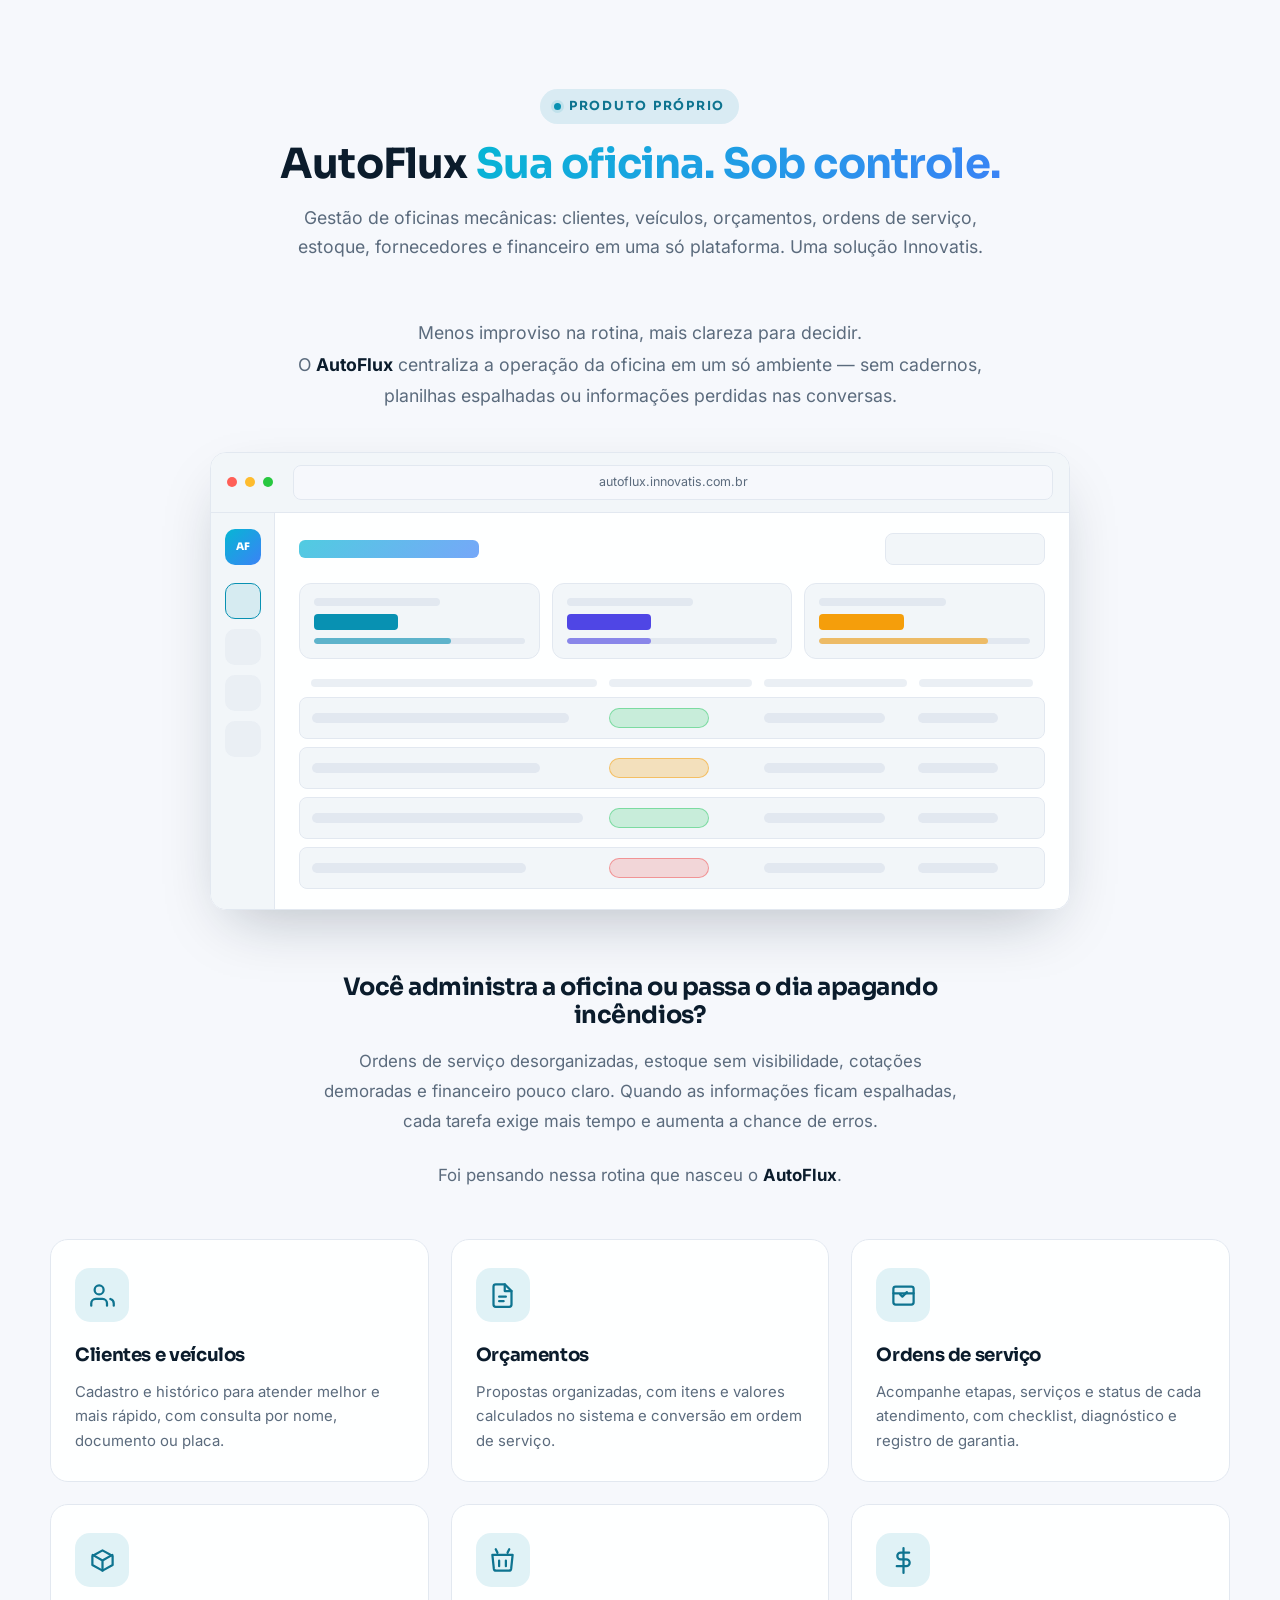
==== commit 7d9ff17c: "feat(autoflux): adiciona AutoFlux à landing e página do produto" ====
--- a/index.html
+++ b/index.html
@@ -131,7 +131,8 @@
       { "@type": "Offer", "itemOffered": { "@type": "Service", "name": "Segurança digital e remoção de vírus" } },
       { "@type": "Offer", "itemOffered": { "@type": "SoftwareApplication", "name": "Não Perca Prazo", "applicationCategory": "BusinessApplication", "operatingSystem": "Web", "url": "https://naopercaprazo.innovatis.com.br", "description": "Radar jurídico para acompanhamento de processos, prazos e audiências" } },
       { "@type": "Offer", "itemOffered": { "@type": "SoftwareApplication", "name": "Prontto", "applicationCategory": "BusinessApplication", "operatingSystem": "Web", "url": "https://prontto.innovatis.com.br", "description": "Ordens de serviço digitais para assistência residencial de seguradoras: despacho, checklist, assinatura do segurado e rastreamento de técnicos" } },
-      { "@type": "Offer", "itemOffered": { "@type": "SoftwareApplication", "name": "Conecta Condomínio", "applicationCategory": "BusinessApplication", "operatingSystem": "Web", "url": "https://conectacondominio.innovatis.com.br", "description": "Plataforma de gestão condominial: comunicados, visitas com QR Code, encomendas, reservas e assembleias com convocação comprovável, votação auditável e voto secreto" } }
+      { "@type": "Offer", "itemOffered": { "@type": "SoftwareApplication", "name": "Conecta Condomínio", "applicationCategory": "BusinessApplication", "operatingSystem": "Web", "url": "https://conectacondominio.innovatis.com.br", "description": "Plataforma de gestão condominial: comunicados, visitas com QR Code, encomendas, reservas e assembleias com convocação comprovável, votação auditável e voto secreto" } },
+      { "@type": "Offer", "itemOffered": { "@type": "SoftwareApplication", "name": "AutoFlux", "applicationCategory": "BusinessApplication", "operatingSystem": "Web", "url": "https://autoflux.innovatis.com.br", "description": "Gestão para oficinas mecânicas: clientes, veículos, orçamentos, ordens de serviço, estoque, fornecedores e financeiro em uma só plataforma" } }
     ]
   }
 }
@@ -252,6 +253,25 @@
   "description": "Plataforma de gestão condominial com assembleias auditáveis: convocação comprovável, regras da convenção versionadas, procurações controladas, votação auditável, voto secreto, quórum reproduzível, ata versionada, assinatura eletrônica e pacote de evidências. Também reúne comunicados, visitas com QR Code, encomendas, reservas e ocorrências.",
   "screenshot": "https://innovatis.com.br/screens/00-inicio.webp",
   "featureList": ["Comunicados com confirmação de leitura", "Visitas com QR Code", "Encomendas", "Reservas de áreas comuns", "Ocorrências e atendimento com protocolo", "Assembleias auditáveis", "Relatórios de gestão"],
+  "publisher": {
+    "@type": "Organization",
+    "name": "Innovatis Soluções em TI",
+    "url": "https://innovatis.com.br/"
+  }
+}
+</script>
+
+<script type="application/ld+json">
+{
+  "@context": "https://schema.org",
+  "@type": "SoftwareApplication",
+  "name": "AutoFlux",
+  "applicationCategory": "BusinessApplication",
+  "applicationSubCategory": "Gestão de oficinas mecânicas",
+  "operatingSystem": "Web",
+  "url": "https://autoflux.innovatis.com.br",
+  "description": "Plataforma de gestão para oficinas mecânicas: clientes, veículos, orçamentos, ordens de serviço, estoque, fornecedores e financeiro em uma só plataforma, com controle de acesso por papel e isolamento dos dados por oficina.",
+  "featureList": ["Clientes e veículos", "Orçamentos", "Ordens de serviço", "Catálogo de serviços", "Estoque e peças", "Fornecedores e compras", "Financeiro", "Relatórios", "Controle de acesso por papel"],
   "publisher": {
     "@type": "Organization",
     "name": "Innovatis Soluções em TI",
@@ -375,6 +395,7 @@
           <a href="#nao-perca-prazo" role="menuitem" data-spy="nao-perca-prazo">Não Perca Prazo</a>
           <a href="#prontto" role="menuitem" data-spy="prontto">Prontto</a>
           <a href="#conecta-condominio" role="menuitem" data-spy="conecta-condominio">Conecta Condomínio</a>
+          <a href="#autoflux" role="menuitem" data-spy="autoflux">AutoFlux</a>
         </div>
       </div>
       <a href="#diferenciais" data-spy="diferenciais">Diferenciais</a>
@@ -1191,6 +1212,189 @@
   </div>
 </section>
 
+<!-- AUTOFLUX -->
+<section id="autoflux" class="section-pad" aria-labelledby="afx-titulo">
+  <div class="container">
+    <div class="section-head">
+      <span class="eyebrow reveal">Produto próprio</span>
+      <h2 class="section-title reveal" id="afx-titulo" data-d="1">AutoFlux <span class="grad-text">Sua oficina. Sob controle.</span></h2>
+      <p class="section-sub reveal" data-d="2">Gestão de oficinas mecânicas: clientes, veículos, orçamentos, ordens de serviço, estoque, fornecedores e financeiro em uma só plataforma. Uma solução Innovatis.</p>
+    </div>
+
+    <div class="reveal" data-d="1" style="max-width:720px;margin:0 auto 40px;text-align:center">
+      <p style="font-size:1.1rem;color:var(--muted);line-height:1.8">
+        Menos improviso na rotina, mais clareza para decidir.<br>
+        O <strong style="color:var(--ink)">AutoFlux</strong> centraliza a operação da oficina em um só ambiente — sem cadernos,
+        planilhas espalhadas ou informações perdidas nas conversas.
+      </p>
+    </div>
+
+    <!-- PRÉVIA VISUAL (mockup HTML/CSS) -->
+    <div class="npp-mockup reveal" data-d="2" role="img" aria-label="Prévia visual da interface do AutoFlux">
+      <div class="npp-mockup-bar" aria-hidden="true">
+        <span class="npp-dot"></span><span class="npp-dot"></span><span class="npp-dot"></span>
+        <span class="npp-url">autoflux.innovatis.com.br</span>
+      </div>
+      <div class="npp-mockup-body" aria-hidden="true">
+        <aside class="npp-mockup-side">
+          <div class="npp-side-logo">AF</div>
+          <div class="npp-side-item active"></div>
+          <div class="npp-side-item"></div>
+          <div class="npp-side-item"></div>
+          <div class="npp-side-item"></div>
+        </aside>
+        <div class="npp-mockup-main">
+          <div class="npp-mockup-header">
+            <div class="npp-mockup-title"></div>
+            <div class="npp-mockup-search"></div>
+          </div>
+          <div class="npp-mockup-cards">
+            <div class="npp-mini-card">
+              <div class="npp-mini-label"></div>
+              <div class="npp-mini-value v1"></div>
+              <div class="npp-mini-bar"></div>
+            </div>
+            <div class="npp-mini-card">
+              <div class="npp-mini-label"></div>
+              <div class="npp-mini-value v2"></div>
+              <div class="npp-mini-bar b2"></div>
+            </div>
+            <div class="npp-mini-card">
+              <div class="npp-mini-label"></div>
+              <div class="npp-mini-value v3"></div>
+              <div class="npp-mini-bar b3"></div>
+            </div>
+          </div>
+          <div class="npp-mockup-table">
+            <div class="npp-row head"><span></span><span></span><span></span><span></span></div>
+            <div class="npp-row"><span class="w60"></span><span class="tag t-ok"></span><span class="w40"></span><span class="w30"></span></div>
+            <div class="npp-row"><span class="w50"></span><span class="tag t-warn"></span><span class="w40"></span><span class="w30"></span></div>
+            <div class="npp-row"><span class="w70"></span><span class="tag t-ok"></span><span class="w40"></span><span class="w30"></span></div>
+            <div class="npp-row"><span class="w55"></span><span class="tag t-alert"></span><span class="w40"></span><span class="w30"></span></div>
+          </div>
+        </div>
+      </div>
+    </div>
+
+    <!-- DOR COMUM -->
+    <div class="reveal" data-d="1" style="max-width:720px;margin:64px auto 0">
+      <h3 style="font-family:'Sora',sans-serif;font-weight:700;font-size:1.5rem;text-align:center;margin-bottom:16px">
+        Você administra a oficina ou passa o dia apagando incêndios?
+      </h3>
+      <p style="text-align:center;color:var(--muted);font-size:1.05rem;line-height:1.8;max-width:640px;margin:0 auto">
+        Ordens de serviço desorganizadas, estoque sem visibilidade, cotações demoradas e financeiro
+        pouco claro. Quando as informações ficam espalhadas, cada tarefa exige mais tempo e aumenta
+        a chance de erros.
+      </p>
+      <p style="text-align:center;color:var(--muted);font-size:1.05rem;line-height:1.8;max-width:640px;margin:24px auto 0">
+        Foi pensando nessa rotina que nasceu o <strong style="color:var(--ink)">AutoFlux</strong>.
+      </p>
+    </div>
+
+    <!-- RECURSOS -->
+    <div class="services-grid reveal" data-d="1" style="margin-top:48px">
+      <article class="service-card">
+        <span class="service-ico"><svg viewBox="0 0 24 24" fill="none" stroke="currentColor" stroke-width="2" stroke-linecap="round" stroke-linejoin="round"><path d="M16 21v-2a4 4 0 0 0-4-4H6a4 4 0 0 0-4 4v2"/><circle cx="9" cy="7" r="4"/><path d="M22 21v-2a4 4 0 0 0-3-3.9"/></svg></span>
+        <h3>Clientes e veículos</h3>
+        <p>Cadastro e histórico para atender melhor e mais rápido, com consulta por nome, documento ou placa.</p>
+      </article>
+
+      <article class="service-card" data-d="1">
+        <span class="service-ico"><svg viewBox="0 0 24 24" fill="none" stroke="currentColor" stroke-width="2" stroke-linecap="round" stroke-linejoin="round"><path d="M14 2H6a2 2 0 0 0-2 2v16a2 2 0 0 0 2 2h12a2 2 0 0 0 2-2V8z"/><path d="M14 2v6h6M9 13h6M9 17h4"/></svg></span>
+        <h3>Orçamentos</h3>
+        <p>Propostas organizadas, com itens e valores calculados no sistema e conversão em ordem de serviço.</p>
+      </article>
+
+      <article class="service-card" data-d="2">
+        <span class="service-ico"><svg viewBox="0 0 24 24" fill="none" stroke="currentColor" stroke-width="2" stroke-linecap="round" stroke-linejoin="round"><path d="M9 11l2 2 4-4"/><rect x="3" y="4" width="18" height="16" rx="2"/><path d="M3 10h18"/></svg></span>
+        <h3>Ordens de serviço</h3>
+        <p>Acompanhe etapas, serviços e status de cada atendimento, com checklist, diagnóstico e registro de garantia.</p>
+      </article>
+
+      <article class="service-card">
+        <span class="service-ico"><svg viewBox="0 0 24 24" fill="none" stroke="currentColor" stroke-width="2" stroke-linecap="round" stroke-linejoin="round"><path d="M21 16V8l-9-5-9 5v8l9 5 9-5z"/><path d="M3.3 7L12 12l8.7-5M12 12v9"/></svg></span>
+        <h3>Estoque e peças</h3>
+        <p>Saldo, estoque mínimo e movimentações de entrada, saída e ajuste para reduzir improvisos.</p>
+      </article>
+
+      <article class="service-card" data-d="1">
+        <span class="service-ico"><svg viewBox="0 0 24 24" fill="none" stroke="currentColor" stroke-width="2" stroke-linecap="round" stroke-linejoin="round"><path d="M6 2l1.5 3M18 2l-1.5 3M3 7h18l-1.3 12.3a2 2 0 0 1-2 1.7H6.3a2 2 0 0 1-2-1.7z"/><path d="M9 12v5M15 12v5"/></svg></span>
+        <h3>Fornecedores e compras</h3>
+        <p>Cadastro de fornecedores e pedidos de compra com recebimento que atualiza o estoque.</p>
+      </article>
+
+      <article class="service-card" data-d="2">
+        <span class="service-ico"><svg viewBox="0 0 24 24" fill="none" stroke="currentColor" stroke-width="2" stroke-linecap="round"><path d="M12 1v22M17 5H9.5a3 3 0 0 0 0 6h5a3 3 0 0 1 0 6H6"/></svg></span>
+        <h3>Financeiro</h3>
+        <p>Contas a pagar e a receber, baixas parciais, estorno com histórico, caixa e fluxo de caixa.</p>
+      </article>
+
+      <article class="service-card featured">
+        <span class="service-ico"><svg viewBox="0 0 24 24" fill="none" stroke="currentColor" stroke-width="2" stroke-linecap="round" stroke-linejoin="round"><path d="M3 3v18h18"/><path d="M7 14l4-4 3 3 5-6"/></svg></span>
+        <h3>Relatórios</h3>
+        <p>Indicadores de serviços, peças, faturamento e estoque para acompanhar melhor o resultado da oficina.</p>
+        <span class="service-tag">Visão gerencial</span>
+      </article>
+    </div>
+
+    <!-- PARA QUEM -->
+    <div class="diff-grid reveal" data-d="1" style="margin-top:56px">
+      <article class="diff-card">
+        <span class="diff-ico"><svg viewBox="0 0 24 24" fill="none" stroke="currentColor" stroke-width="2" stroke-linecap="round" stroke-linejoin="round"><path d="M3 3v18h18"/><path d="M7 14l4-4 3 3 5-6"/></svg></span>
+        <div>
+          <h3>Oficina em crescimento</h3>
+          <p>Organize os processos antes que o aumento da demanda transforme tudo em improviso.</p>
+        </div>
+      </article>
+
+      <article class="diff-card">
+        <span class="diff-ico"><svg viewBox="0 0 24 24" fill="none" stroke="currentColor" stroke-width="2" stroke-linecap="round" stroke-linejoin="round"><rect x="3" y="3" width="18" height="18" rx="2"/><path d="M3 9h18M3 15h18M9 3v18M15 3v18"/></svg></span>
+        <div>
+          <h3>Oficina que ainda usa planilhas</h3>
+          <p>Centralize as informações e reduza a dependência de controles espalhados.</p>
+        </div>
+      </article>
+
+      <article class="diff-card">
+        <span class="diff-ico"><svg viewBox="0 0 24 24" fill="none" stroke="currentColor" stroke-width="2" stroke-linecap="round" stroke-linejoin="round"><path d="M12 22s8-4 8-10V5l-8-3-8 3v7c0 6 8 10 8 10z"/><path d="M9 12l2 2 4-4"/></svg></span>
+        <div>
+          <h3>Oficina que busca mais controle</h3>
+          <p>Tenha uma visão mais estruturada dos serviços, materiais, compras e financeiro.</p>
+        </div>
+      </article>
+    </div>
+
+    <!-- DIFERENCIAL -->
+    <div class="reveal" data-d="2" style="max-width:720px;margin:56px auto 0;padding:40px 32px;background:var(--surface);border:1px solid var(--line);border-radius:var(--radius);text-align:center">
+      <p style="font-size:1.15rem;color:var(--ink);font-weight:700;font-family:'Sora',sans-serif;margin-bottom:12px">
+        Isolamento de dados por oficina.
+      </p>
+      <p style="color:var(--muted);max-width:620px;margin:0 auto;line-height:1.8">
+        Cada oficina é um ambiente independente, com acesso por papel (proprietário, gerente, atendente,
+        mecânico, estoque e financeiro). Nenhum dado de uma oficina é acessível por outra — por
+        arquitetura, controle de acesso e trilha de auditoria.
+      </p>
+    </div>
+
+    <!-- CTA -->
+    <div class="reveal" data-d="3" style="display:flex;flex-wrap:wrap;justify-content:center;gap:16px;margin-top:48px">
+      <a href="https://autoflux.innovatis.com.br" target="_blank" rel="noopener" class="btn" style="background:var(--grad);color:#fff;box-shadow:0 10px 30px -8px rgba(6,182,212,.55)">
+        <svg viewBox="0 0 24 24" fill="none" stroke="currentColor" stroke-width="2" stroke-linecap="round" aria-hidden="true"><path d="M18 13v6a2 2 0 0 1-2 2H5a2 2 0 0 1-2-2V8a2 2 0 0 1 2-2h6"/><path d="M15 3h6v6"/><path d="M10 14L21 3"/></svg>
+        Conhecer o AutoFlux
+      </a>
+      <a class="btn btn-whats" href="https://wa.me/5531982888685?text=Ol%C3%A1%2C%20Innovatis!%20Tenho%20interesse%20no%20produto%20AutoFlux." target="_blank" rel="noopener">
+        <svg viewBox="0 0 24 24" fill="currentColor" aria-hidden="true"><path d="M17.5 14.4l-2.2-1.1a.8.8 0 0 0-.8.1l-.9.9a.7.7 0 0 1-.8 0A11.5 11.5 0 0 1 9.8 11a.7.7 0 0 1 0-.9l.9-.9a.8.8 0 0 0 .1-.8L9.7 6.1a.7.7 0 0 0-.8-.4h-1.5c-.4 0-.8.3-.8.8A13.5 13.5 0 0 0 17.6 17.4c.5 0 .8-.4.8-.8v-1.5a.8.8 0 0 0-.9-.7zM12 0A12 12 0 0 0 2.5 17.8L.6 23.4l5.7-1.8A12 12 0 1 0 12 0z"/></svg>
+        Falar com a Innovatis
+      </a>
+    </div>
+
+    <!-- CRÉDITO -->
+    <p class="reveal" data-d="4" style="text-align:center;margin-top:32px;color:var(--muted);font-size:.9rem">
+      Desenvolvido pela <strong>Innovatis Soluções em TI</strong> — uma solução Innovatis.
+    </p>
+  </div>
+</section>
+
 <!-- SERVIÇOS -->
 <section id="servicos" class="section-pad" aria-labelledby="servicos-titulo">
   <div class="container">
@@ -1926,6 +2130,7 @@
           <li><a href="/produtos/nao-perca-prazo/">Não Perca Prazo</a></li>
           <li><a href="/produtos/prontto/">Prontto</a></li>
           <li><a href="/produtos/conecta-condominio/">Conecta Condomínio</a></li>
+          <li><a href="/produtos/autoflux/">AutoFlux</a></li>
           <li><a href="/blog/">Blog</a></li>
           <li><a href="/sobre/">Sobre a Innovatis</a></li>
           <li><a href="/contato/">Contato</a></li>
